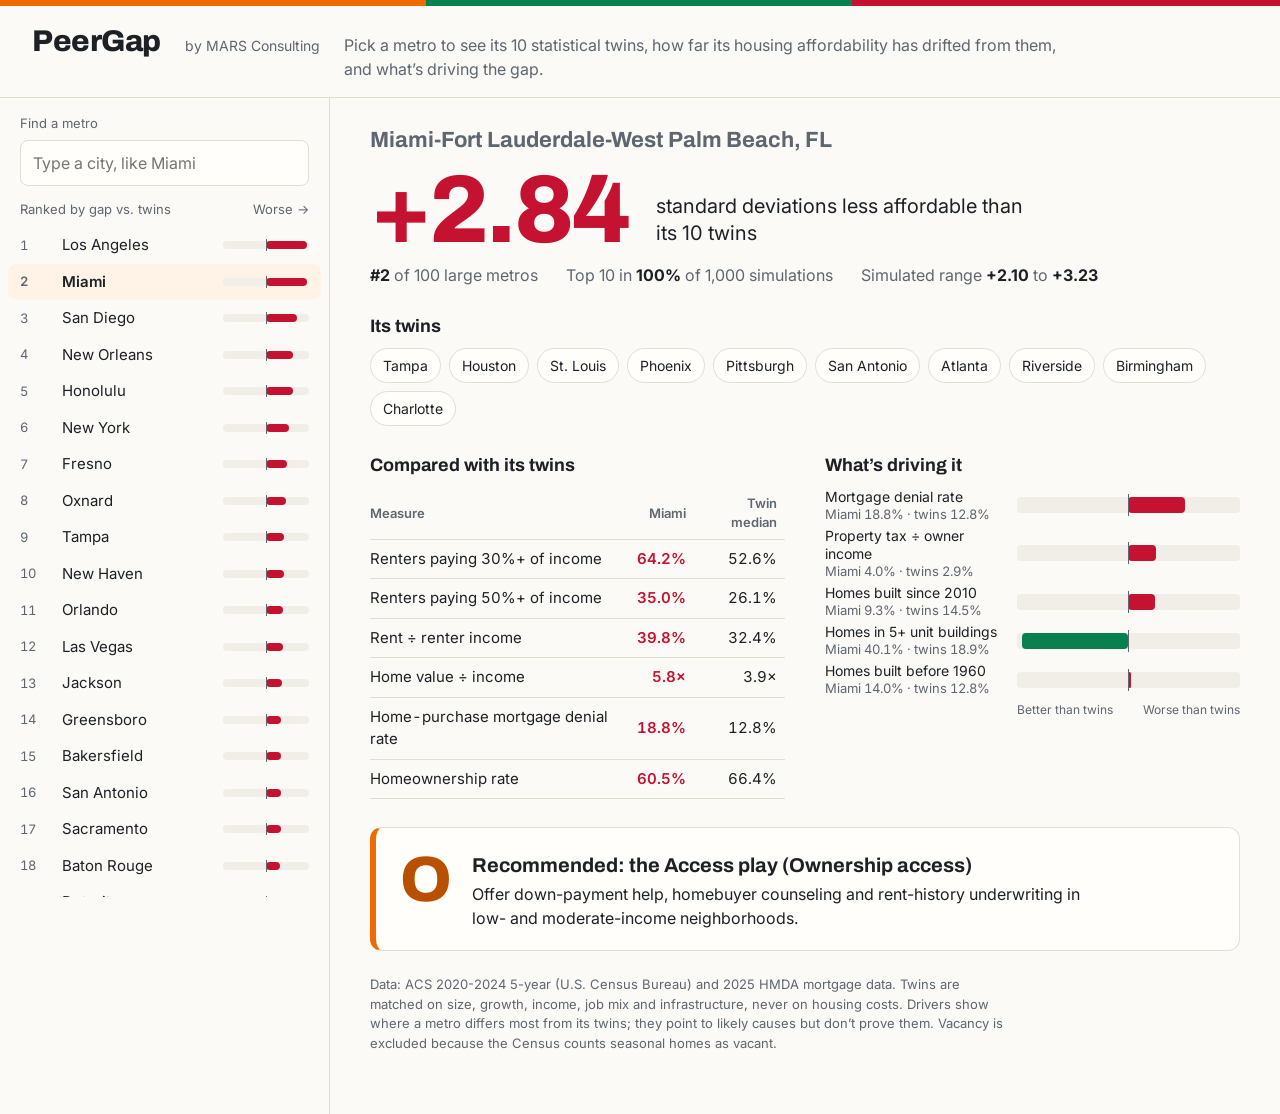
==== index.html @ e70df605 "feat: add PeerGap pipeline, demo page, data, and slides Co-Authored-By: Claude Fable 5.1 <noreply@an" ====
<!DOCTYPE html>
<html lang="en">
<head>
<meta charset="utf-8">
<meta name="viewport" content="width=device-width, initial-scale=1, viewport-fit=cover">
<title>PeerGap · MARS Consulting</title>
<link rel="preconnect" href="https://fonts.googleapis.com">
<link href="https://fonts.googleapis.com/css2?family=Archivo:wght@500..800&family=Inter:wght@400..700&display=swap" rel="stylesheet">
<style>
:root{
  --bg:#FBFAF7;--surface:#FFFEFB;--ink:#1D2125;--muted:#5E6670;--line:#E3DED4;--chip:#F1EEE7;
  --green:#08804F;--orange:#EF6A00;--orange-ink:#B85000;--red:#C41230;--sel:#FFF3E8;
  color-scheme:light;box-sizing:border-box;
  padding-top:env(safe-area-inset-top,0px);padding-bottom:env(safe-area-inset-bottom,0px);
}
@media (prefers-color-scheme:dark){:root:not([data-theme="light"]){
  --bg:#15191C;--surface:#1C2125;--ink:#F2EFE8;--muted:#A7AEB6;--line:#2E3439;--chip:#252B30;
  --green:#3DBB82;--orange:#FF8A2B;--orange-ink:#FF9F4D;--red:#FF5C6E;--sel:#2A2219;color-scheme:dark;}}
:root[data-theme="dark"]{
  --bg:#15191C;--surface:#1C2125;--ink:#F2EFE8;--muted:#A7AEB6;--line:#2E3439;--chip:#252B30;
  --green:#3DBB82;--orange:#FF8A2B;--orange-ink:#FF9F4D;--red:#FF5C6E;--sel:#2A2219;color-scheme:dark;}
*,*::before,*::after{box-sizing:inherit}
html{scroll-padding-top:env(safe-area-inset-top,0px)}
body{margin:0;background:var(--bg);color:var(--ink);font:16px/1.5 Inter,system-ui,-apple-system,"Segoe UI",sans-serif}
.stripe{height:6px;background:linear-gradient(90deg,#EF6A00 0 33.3%,#08804F 33.3% 66.6%,#C41230 66.6% 100%)}
header{display:flex;flex-wrap:wrap;align-items:baseline;gap:8px 24px;padding:20px 32px 16px;border-bottom:1px solid var(--line)}
.word{font:800 30px/1 Archivo,system-ui,sans-serif;letter-spacing:-.5px}
.by{color:var(--muted);font-size:14px}
.lede{flex-basis:100%;margin:2px 0 0;color:var(--muted);max-width:72ch}
main{display:grid;grid-template-columns:330px 1fr;min-height:calc(100vh - 120px)}
aside{border-right:1px solid var(--line);display:flex;flex-direction:column;min-height:0}
.search{padding:16px 20px 10px}
.search label{display:block;font-size:13px;color:var(--muted);margin-bottom:6px}
.search input{width:100%;font:inherit;padding:10px 12px;border:1px solid var(--line);border-radius:8px;background:var(--surface);color:var(--ink)}
.search input:focus-visible{outline:2px solid var(--orange);outline-offset:1px}
.listhead{display:flex;justify-content:space-between;padding:4px 20px 8px;font-size:13px;color:var(--muted)}
ol{list-style:none;margin:0;padding:0 8px 16px;overflow-y:auto;max-height:calc(100vh - 230px)}
li button{all:unset;box-sizing:border-box;width:100%;display:grid;grid-template-columns:34px 1fr 86px;align-items:center;gap:8px;padding:7px 12px;border-radius:8px;cursor:pointer;font-size:15px}
li button:hover{background:var(--chip)}
li button:focus-visible{outline:2px solid var(--orange)}
li button[aria-current="true"]{background:var(--sel);font-weight:600}
.rk{color:var(--muted);font-variant-numeric:tabular-nums;font-size:13px}
.mini{position:relative;height:8px;background:var(--chip);border-radius:4px}
.mini::after{content:"";position:absolute;left:50%;top:-2px;bottom:-2px;width:1px;background:var(--muted)}
.mini span{position:absolute;top:0;bottom:0;border-radius:4px}
section.detail{padding:28px 40px 48px;max-width:1080px}
.name{font:700 22px/1.3 Archivo,system-ui,sans-serif;margin:0 0 12px;color:var(--muted)}
.hero{display:flex;flex-wrap:wrap;align-items:flex-end;gap:12px 28px;margin-bottom:8px}
.big{font:800 96px/0.9 Archivo,system-ui,sans-serif;letter-spacing:-3px;font-variant-numeric:tabular-nums}
.herotext{font-size:20px;line-height:1.35;max-width:30ch;padding-bottom:6px}
.facts{display:flex;flex-wrap:wrap;gap:8px 28px;color:var(--muted);margin:10px 0 28px}
.facts b{color:var(--ink)}
h3{font:700 18px/1.3 Archivo,system-ui,sans-serif;margin:28px 0 10px}
.twins{display:flex;flex-wrap:wrap;gap:8px}
.twins button{font:inherit;font-size:14px;padding:6px 12px;border-radius:999px;border:1px solid var(--line);background:var(--surface);color:var(--ink);cursor:pointer}
.twins button:hover{border-color:var(--green)}
.twins button:focus-visible{outline:2px solid var(--orange)}
.grid2{display:grid;grid-template-columns:1fr 1fr;gap:8px 40px}
table{border-collapse:collapse;width:100%;font-size:15px;font-variant-numeric:tabular-nums}
th{text-align:right;font-weight:600;color:var(--muted);font-size:13px;padding:6px 8px;border-bottom:1px solid var(--line)}
th:first-child,td:first-child{text-align:left;padding-left:0}
td{text-align:right;padding:8px;border-bottom:1px solid var(--line)}
.worse{color:var(--red);font-weight:600}.better{color:var(--green);font-weight:600}
.drv{display:grid;grid-template-columns:minmax(150px,1.1fr) 1.4fr;gap:4px 16px;align-items:center}
.drv .lab{font-size:14px;line-height:1.3}
.drv .lab small{display:block;color:var(--muted);font-size:13px;font-variant-numeric:tabular-nums}
.track{position:relative;height:16px;background:var(--chip);border-radius:4px;margin:8px 0}
.track::after{content:"";position:absolute;left:50%;top:-3px;bottom:-3px;width:1px;background:var(--muted)}
.track span{position:absolute;top:0;bottom:0;border-radius:4px}
.axis{display:flex;justify-content:space-between;font-size:12px;color:var(--muted);grid-column:2}
.play{margin-top:28px;display:grid;grid-template-columns:auto 1fr;gap:4px 20px;align-items:start;padding:20px 24px;border-radius:12px;background:var(--surface);border:1px solid var(--line);border-left:6px solid var(--orange)}
.letter{font:800 64px/1 Archivo,system-ui,sans-serif;color:var(--orange-ink);grid-row:span 2}
.play h4{margin:4px 0 0;font:700 20px/1.3 Archivo,system-ui,sans-serif}
.play p{margin:0;max-width:62ch}
.note{margin-top:24px;font-size:13px;color:var(--muted);max-width:80ch}
@media (max-width:860px){
  main{grid-template-columns:1fr}
  aside{border-right:none;border-bottom:1px solid var(--line)}
  ol{max-height:260px}
  section.detail{padding:24px 20px 40px}
  .grid2{grid-template-columns:1fr}
  .big{font-size:72px}
  header{padding:16px 20px}
}
@media (prefers-reduced-motion:no-preference){.detail{animation:in .25s ease-out}@keyframes in{from{opacity:.4}to{opacity:1}}}
</style>
</head>
<body>
<div class="stripe" aria-hidden="true"></div>
<header>
  <span class="word">PeerGap</span><span class="by">by MARS Consulting</span>
  <p class="lede">Pick a metro to see its 10 statistical twins, how far its housing affordability has drifted from them, and what’s driving the gap.</p>
</header>
<main>
  <aside>
    <div class="search"><label for="q">Find a metro</label><input id="q" type="search" placeholder="Type a city, like Miami" autocomplete="off"></div>
    <div class="listhead"><span>Ranked by gap vs. twins</span><span>Worse →</span></div>
    <ol id="list" aria-label="100 largest U.S. metros ranked by affordability gap"></ol>
  </aside>
  <section class="detail" id="detail" aria-live="polite"></section>
</main>
<script>
const DATA = {"meta":{"acs":"ACS 2020-2024 5-year","hmda":2025,"k":10,"runs":1000},"metros":[{"id":"31080","n":"Los Angeles-Long Beach-Anaheim, CA","s":"Los Angeles","gap":2.893,"rank":1,"mc":0.956,"p10":1.62,"p90":3.44,"m":{"burden":0.574536,"severe":0.306425,"rent_to_income":0.351528,"price_to_income":9.080014,"denial":0.121196,"homeownership":0.484206},"mt":{"burden":0.517856,"severe":0.263903,"rent_to_income":0.322142,"price_to_income":4.903027,"denial":0.103017,"homeownership":0.656927},"tw":["16980","12060","37980","41740","19740","33100","38900","40140","41180","33460"],"dr":[{"k":"denial","v":0.121196,"t":0.103017,"d":0.546,"h":"O"},{"k":"tax_burden","v":0.043975,"t":0.037666,"d":0.505,"h":"E"},{"k":"recent_build","v":0.066213,"t":0.095277,"d":0.473,"h":"H"},{"k":"multifamily","v":0.336051,"t":0.235798,"d":-1.58,"h":"H"},{"k":"pre1960","v":0.363813,"t":0.194519,"d":1.295,"h":"M"}],"top":"M","topk":"pre1960"},{"id":"33100","n":"Miami-Fort Lauderdale-West Palm Beach, FL","s":"Miami","gap":2.843,"rank":2,"mc":1.0,"p10":2.1,"p90":3.23,"m":{"burden":0.642246,"severe":0.349883,"rent_to_income":0.398147,"price_to_income":5.792727,"denial":0.188049,"homeownership":0.605212},"mt":{"burden":0.526157,"severe":0.261142,"rent_to_income":0.323723,"price_to_income":3.877589,"denial":0.128384,"homeownership":0.663544},"tw":["45300","26420","41180","38060","38300","41700","12060","40140","13820","16740"],"dr":[{"k":"denial","v":0.188049,"t":0.128384,"d":1.791,"h":"O"},{"k":"tax_burden","v":0.040213,"t":0.029322,"d":0.873,"h":"E"},{"k":"recent_build","v":0.093499,"t":0.145486,"d":0.846,"h":"H"},{"k":"multifamily","v":0.400738,"t":0.188516,"d":-3.344,"h":"H"},{"k":"pre1960","v":0.140373,"t":0.128247,"d":0.093,"h":"M"}],"top":"O","topk":"denial"},{"id":"41740","n":"San Diego-Chula Vista-Carlsbad, CA","s":"San Diego","gap":2.147,"rank":3,"mc":0.963,"p10":1.48,"p90":2.27,"m":{"burden":0.577851,"severe":0.295641,"rent_to_income":0.345468,"price_to_income":8.042873,"denial":0.113621,"homeownership":0.545676},"mt":{"burden":0.51862,"severe":0.25144,"rent_to_income":0.321598,"price_to_income":5.725125,"denial":0.096849,"homeownership":0.643141},"tw":["19740","38900","33460","37100","40900","42660","12580","41620","31080","38060"],"dr":[{"k":"denial","v":0.113621,"t":0.096849,"d":0.503,"h":"O"},{"k":"tax_burden","v":0.041844,"t":0.034174,"d":0.615,"h":"E"},{"k":"recent_build","v":0.083345,"t":0.127334,"d":0.716,"h":"H"},{"k":"multifamily","v":0.295106,"t":0.229178,"d":-1.039,"h":"H"},{"k":"pre1960","v":0.168641,"t":0.190282,"d":-0.166,"h":"M"}],"top":"H","topk":"recent_build"},{"id":"35380","n":"New Orleans-Metairie, LA","s":"New Orleans","gap":1.898,"rank":4,"mc":0.93,"p10":1.38,"p90":2.37,"m":{"burden":0.574567,"severe":0.331995,"rent_to_income":0.379275,"price_to_income":4.152901,"denial":0.157075,"homeownership":0.606129},"mt":{"burden":0.518889,"severe":0.270132,"rent_to_income":0.317758,"price_to_income":3.220371,"denial":0.139977,"homeownership":0.680624},"tw":["27140","10740","12940","21340","17410","38300","12260","17900","10420","30780"],"dr":[{"k":"denial","v":0.157075,"t":0.139977,"d":0.513,"h":"O"},{"k":"tax_burden","v":0.018677,"t":0.023139,"d":-0.358,"h":"E"},{"k":"recent_build","v":0.065764,"t":0.141254,"d":1.229,"h":"H"},{"k":"multifamily","v":0.17325,"t":0.147244,"d":-0.41,"h":"H"},{"k":"pre1960","v":0.306651,"t":0.155208,"d":1.158,"h":"M"}],"top":"H","topk":"recent_build"},{"id":"46520","n":"Urban Honolulu, HI","s":"Honolulu","gap":1.893,"rank":5,"mc":0.828,"p10":1.19,"p90":2.24,"m":{"burden":0.576817,"severe":0.289226,"rent_to_income":0.337633,"price_to_income":8.451434,"denial":0.121733,"homeownership":0.597885},"mt":{"burden":0.517163,"severe":0.256989,"rent_to_income":0.328089,"price_to_income":4.635219,"denial":0.096849,"homeownership":0.651783},"tw":["12580","40900","10580","28880","25540","38900","49340","39300","41620","37100"],"dr":[{"k":"denial","v":0.121733,"t":0.096849,"d":0.747,"h":"O"},{"k":"tax_burden","v":0.019278,"t":0.041613,"d":-1.789,"h":"E"},{"k":"recent_build","v":0.09329,"t":0.079339,"d":-0.227,"h":"H"},{"k":"multifamily","v":0.366798,"t":0.169924,"d":-3.102,"h":"H"},{"k":"pre1960","v":0.163765,"t":0.33505,"d":-1.31,"h":"M"}],"top":"O","topk":"denial"},{"id":"35620","n":"New York-Newark-Jersey City, NY-NJ","s":"New York","gap":1.623,"rank":6,"mc":0.684,"p10":0.98,"p90":2.21,"m":{"burden":0.524204,"severe":0.284287,"rent_to_income":0.33561,"price_to_income":6.194342,"denial":0.119069,"homeownership":0.514878},"mt":{"burden":0.512803,"severe":0.259273,"rent_to_income":0.327426,"price_to_income":5.252737,"denial":0.098302,"homeownership":0.626085},"tw":["16980","14460","37980","41860","12580","47900","42660","31080","14860","33100"],"dr":[{"k":"denial","v":0.119069,"t":0.098302,"d":0.623,"h":"O"},{"k":"tax_burden","v":0.07124,"t":0.043815,"d":2.197,"h":"E"},{"k":"recent_build","v":0.066957,"t":0.079961,"d":0.212,"h":"H"},{"k":"multifamily","v":0.400492,"t":0.281154,"d":-1.88,"h":"H"},{"k":"pre1960","v":0.503032,"t":0.369194,"d":1.024,"h":"M"}],"top":"E","topk":"tax_burden"},{"id":"23420","n":"Fresno, CA","s":"Fresno","gap":1.446,"rank":7,"mc":0.577,"p10":0.46,"p90":2.03,"m":{"burden":0.556441,"severe":0.301346,"rent_to_income":0.337495,"price_to_income":5.229092,"denial":0.115422,"homeownership":0.570102},"mt":{"burden":0.498004,"severe":0.25092,"rent_to_income":0.305063,"price_to_income":3.277974,"denial":0.133254,"homeownership":0.667495},"tw":["12540","46140","36420","30780","13820","21340","10740","25420","31140","12940"],"dr":[{"k":"denial","v":0.115422,"t":0.133254,"d":-0.535,"h":"O"},{"k":"tax_burden","v":0.028601,"t":0.022612,"d":0.48,"h":"E"},{"k":"recent_build","v":0.104355,"t":0.124233,"d":0.324,"h":"H"},{"k":"multifamily","v":0.150474,"t":0.14932,"d":-0.018,"h":"H"},{"k":"pre1960","v":0.191024,"t":0.179146,"d":0.091,"h":"M"}],"top":"E","topk":"tax_burden"},{"id":"37100","n":"Oxnard-Thousand Oaks-Ventura, CA","s":"Oxnard","gap":1.424,"rank":8,"mc":0.331,"p10":0.78,"p90":1.55,"m":{"burden":0.587996,"severe":0.29419,"rent_to_income":0.362069,"price_to_income":7.492919,"denial":0.097557,"homeownership":0.645738},"mt":{"burden":0.5167,"severe":0.251424,"rent_to_income":0.322805,"price_to_income":5.481889,"denial":0.08582,"homeownership":0.649187},"tw":["41740","38900","19740","41620","46520","36260","40900","49340","33460","25540"],"dr":[{"k":"denial","v":0.097557,"t":0.08582,"d":0.352,"h":"O"},{"k":"tax_burden","v":0.041354,"t":0.034174,"d":0.575,"h":"E"},{"k":"recent_build","v":0.061394,"t":0.103564,"d":0.686,"h":"H"},{"k":"multifamily","v":0.160488,"t":0.229178,"d":1.082,"h":"H"},{"k":"pre1960","v":0.145408,"t":0.174621,"d":-0.223,"h":"M"}],"top":"H","topk":"multifamily"},{"id":"45300","n":"Tampa-St. Petersburg-Clearwater, FL","s":"Tampa","gap":1.274,"rank":9,"mc":0.304,"p10":0.44,"p90":1.48,"m":{"burden":0.580429,"severe":0.292779,"rent_to_income":0.358689,"price_to_income":4.63894,"denial":0.14121,"homeownership":0.679071},"mt":{"burden":0.501314,"severe":0.24141,"rent_to_income":0.315168,"price_to_income":3.97453,"denial":0.109893,"homeownership":0.658728},"tw":["41700","16740","38060","34980","26900","27260","28140","33100","17140","18140"],"dr":[{"k":"denial","v":0.14121,"t":0.109893,"d":0.94,"h":"O"},{"k":"tax_burden","v":0.029139,"t":0.027727,"d":0.113,"h":"E"},{"k":"recent_build","v":0.134909,"t":0.147076,"d":0.198,"h":"H"},{"k":"multifamily","v":0.21851,"t":0.191708,"d":-0.422,"h":"H"},{"k":"pre1960","v":0.120661,"t":0.139855,"d":-0.147,"h":"M"}],"top":"O","topk":"denial"},{"id":"35300","n":"New Haven, CT","s":"New Haven","gap":1.235,"rank":10,"mc":0.332,"p10":0.81,"p90":1.51,"m":{"burden":0.535249,"severe":0.27886,"rent_to_income":0.362966,"price_to_income":4.003538,"denial":0.107711,"homeownership":0.605272},"mt":{"burden":0.501013,"severe":0.254457,"rent_to_income":0.314371,"price_to_income":3.376153,"denial":0.088901,"homeownership":0.662915},"tw":["31540","45060","20500","25540","10580","40380","49340","39300","15380","25420"],"dr":[{"k":"denial","v":0.107711,"t":0.088901,"d":0.565,"h":"O"},{"k":"tax_burden","v":0.055021,"t":0.046265,"d":0.701,"h":"E"},{"k":"recent_build","v":0.043272,"t":0.0582,"d":0.243,"h":"H"},{"k":"multifamily","v":0.217322,"t":0.167229,"d":-0.789,"h":"H"},{"k":"pre1960","v":0.452883,"t":0.423054,"d":0.228,"h":"M"}],"top":"E","topk":"tax_burden"},{"id":"36740","n":"Orlando-Kissimmee-Sanford, FL","s":"Orlando","gap":1.201,"rank":11,"mc":0.14,"p10":0.84,"p90":1.32,"m":{"burden":0.600576,"severe":0.298924,"rent_to_income":0.364943,"price_to_income":4.708849,"denial":0.161336,"homeownership":0.630602},"mt":{"burden":0.536648,"severe":0.269471,"rent_to_income":0.331266,"price_to_income":4.47534,"denial":0.131318,"homeownership":0.660161},"tw":["34980","41700","27260","45300","16740","35840","29820","19100","38060","12060"],"dr":[{"k":"denial","v":0.161336,"t":0.131318,"d":0.901,"h":"O"},{"k":"tax_burden","v":0.028869,"t":0.026055,"d":0.225,"h":"E"},{"k":"recent_build","v":0.196312,"t":0.190583,"d":-0.093,"h":"H"},{"k":"multifamily","v":0.237544,"t":0.207751,"d":-0.469,"h":"H"},{"k":"pre1960","v":0.072291,"t":0.114169,"d":-0.32,"h":"M"}],"top":"O","topk":"denial"},{"id":"29820","n":"Las Vegas-Henderson-North Las Vegas, NV","s":"Las Vegas","gap":1.17,"rank":12,"mc":0.522,"p10":0.31,"p90":1.78,"m":{"burden":0.577423,"severe":0.297805,"rent_to_income":0.357068,"price_to_income":5.63605,"denial":0.117318,"homeownership":0.577824},"mt":{"burden":0.545265,"severe":0.273535,"rent_to_income":0.33081,"price_to_income":4.548269,"denial":0.135324,"homeownership":0.658562},"tw":["36740","41700","45300","46060","34980","27260","19660","36420","26900","35840"],"dr":[{"k":"denial","v":0.117318,"t":0.135324,"d":-0.541,"h":"O"},{"k":"tax_burden","v":0.020993,"t":0.027368,"d":-0.511,"h":"E"},{"k":"recent_build","v":0.161527,"t":0.175983,"d":0.235,"h":"H"},{"k":"multifamily","v":0.237447,"t":0.194057,"d":-0.684,"h":"H"},{"k":"pre1960","v":0.030594,"t":0.126419,"d":-0.733,"h":"M"}],"top":"H","topk":"recent_build"},{"id":"27140","n":"Jackson, MS","s":"Jackson","gap":1.11,"rank":13,"mc":0.341,"p10":0.41,"p90":1.66,"m":{"burden":0.543862,"severe":0.28034,"rent_to_income":0.35934,"price_to_income":3.252547,"denial":0.196718,"homeownership":0.675022},"mt":{"burden":0.513071,"severe":0.270132,"rent_to_income":0.309034,"price_to_income":3.431914,"denial":0.143862,"homeownership":0.680624},"tw":["35380","30780","17900","10740","49180","24660","45780","12940","10420","12260"],"dr":[{"k":"denial","v":0.196718,"t":0.143862,"d":1.587,"h":"O"},{"k":"tax_burden","v":0.018145,"t":0.019302,"d":-0.093,"h":"E"},{"k":"recent_build","v":0.120143,"t":0.10992,"d":-0.166,"h":"H"},{"k":"multifamily","v":0.123927,"t":0.148699,"d":0.39,"h":"H"},{"k":"pre1960","v":0.154063,"t":0.171901,"d":-0.136,"h":"M"}],"top":"O","topk":"denial"},{"id":"24660","n":"Greensboro-High Point, NC","s":"Greensboro","gap":1.057,"rank":14,"mc":0.054,"p10":0.57,"p90":1.21,"m":{"burden":0.507483,"severe":0.229148,"rent_to_income":0.309917,"price_to_income":3.523221,"denial":0.159137,"homeownership":0.637537},"mt":{"burden":0.462777,"severe":0.229207,"rent_to_income":0.296525,"price_to_income":3.277974,"denial":0.12963,"homeownership":0.681256},"tw":["49180","46140","16860","30780","45780","31140","10420","48620","13820","17900"],"dr":[{"k":"denial","v":0.159137,"t":0.12963,"d":0.886,"h":"O"},{"k":"tax_burden","v":0.021317,"t":0.020762,"d":0.045,"h":"E"},{"k":"recent_build","v":0.110049,"t":0.111772,"d":0.028,"h":"H"},{"k":"multifamily","v":0.177499,"t":0.146199,"d":-0.493,"h":"H"},{"k":"pre1960","v":0.188074,"t":0.207074,"d":-0.145,"h":"M"}],"top":"O","topk":"denial"},{"id":"12540","n":"Bakersfield-Delano, CA","s":"Bakersfield","gap":1.046,"rank":15,"mc":0.204,"p10":0.36,"p90":1.46,"m":{"burden":0.564384,"severe":0.298218,"rent_to_income":0.338387,"price_to_income":4.818402,"denial":0.114685,"homeownership":0.600612},"mt":{"burden":0.525333,"severe":0.265202,"rent_to_income":0.323546,"price_to_income":3.379617,"denial":0.135899,"homeownership":0.653462},"tw":["23420","36420","46140","46060","12940","21340","17900","30780","10740","13820"],"dr":[{"k":"denial","v":0.114685,"t":0.135899,"d":-0.637,"h":"O"},{"k":"tax_burden","v":0.032633,"t":0.022453,"d":0.816,"h":"E"},{"k":"recent_build","v":0.102092,"t":0.148539,"d":0.756,"h":"H"},{"k":"multifamily","v":0.09188,"t":0.150205,"d":0.919,"h":"H"},{"k":"pre1960","v":0.176975,"t":0.158468,"d":0.142,"h":"M"}],"top":"H","topk":"multifamily"},{"id":"41700","n":"San Antonio-New Braunfels, TX","s":"San Antonio","gap":1.021,"rank":16,"mc":0.203,"p10":0.43,"p90":1.49,"m":{"burden":0.529066,"severe":0.260193,"rent_to_income":0.323267,"price_to_income":3.658169,"denial":0.168882,"homeownership":0.633471},"mt":{"burden":0.513194,"severe":0.248352,"rent_to_income":0.318561,"price_to_income":4.295024,"denial":0.11162,"homeownership":0.661906},"tw":["45300","34980","26900","16740","27260","38060","36420","28140","40060","36740"],"dr":[{"k":"denial","v":0.168882,"t":0.11162,"d":1.719,"h":"O"},{"k":"tax_burden","v":0.045267,"t":0.023269,"d":1.762,"h":"E"},{"k":"recent_build","v":0.236779,"t":0.164633,"d":-1.174,"h":"H"},{"k":"multifamily","v":0.207535,"t":0.188516,"d":-0.3,"h":"H"},{"k":"pre1960","v":0.139337,"t":0.129928,"d":0.072,"h":"M"}],"top":"E","topk":"tax_burden"},{"id":"40900","n":"Sacramento-Roseville-Folsom, CA","s":"Sacramento","gap":1.017,"rank":17,"mc":0.08,"p10":0.71,"p90":1.23,"m":{"burden":0.564687,"severe":0.293007,"rent_to_income":0.344193,"price_to_income":6.065564,"denial":0.096142,"homeownership":0.630068},"mt":{"burden":0.514876,"severe":0.249154,"rent_to_income":0.318147,"price_to_income":4.497372,"denial":0.089972,"homeownership":0.6532},"tw":["12580","47260","38900","19740","40060","41620","38060","33460","18140","39300"],"dr":[{"k":"denial","v":0.096142,"t":0.089972,"d":0.185,"h":"O"},{"k":"tax_burden","v":0.035887,"t":0.028638,"d":0.581,"h":"E"},{"k":"recent_build","v":0.090325,"t":0.129277,"d":0.634,"h":"H"},{"k":"multifamily","v":0.167614,"t":0.204368,"d":0.579,"h":"H"},{"k":"pre1960","v":0.166784,"t":0.216145,"d":-0.378,"h":"M"}],"top":"H","topk":"recent_build"},{"id":"12940","n":"Baton Rouge, LA","s":"Baton Rouge","gap":0.978,"rank":18,"mc":0.29,"p10":0.31,"p90":1.61,"m":{"burden":0.547771,"severe":0.293289,"rent_to_income":0.342831,"price_to_income":3.46413,"denial":0.188295,"homeownership":0.691132},"mt":{"burden":0.514701,"severe":0.258445,"rent_to_income":0.313938,"price_to_income":3.379617,"denial":0.13401,"homeownership":0.680956},"tw":["17900","13820","10740","30780","49180","21340","46060","46140","16860","12260"],"dr":[{"k":"denial","v":0.188295,"t":0.13401,"d":1.63,"h":"O"},{"k":"tax_burden","v":0.015158,"t":0.019595,"d":-0.355,"h":"E"},{"k":"recent_build","v":0.193294,"t":0.132123,"d":-0.996,"h":"H"},{"k":"multifamily","v":0.148705,"t":0.14475,"d":-0.062,"h":"H"},{"k":"pre1960","v":0.113253,"t":0.158468,"d":-0.346,"h":"M"}],"top":"O","topk":"denial"},{"id":"19820","n":"Detroit-Warren-Dearborn, MI","s":"Detroit","gap":0.874,"rank":19,"mc":0.249,"p10":0.06,"p90":1.54,"m":{"burden":0.508204,"severe":0.272414,"rent_to_income":0.323304,"price_to_income":3.25707,"denial":0.160984,"homeownership":0.711984},"mt":{"burden":0.470491,"severe":0.240841,"rent_to_income":0.29144,"price_to_income":3.348477,"denial":0.093472,"homeownership":0.666831},"tw":["17140","41180","17410","33340","38300","26900","31140","47260","28140","39300"],"dr":[{"k":"denial","v":0.160984,"t":0.093472,"d":2.027,"h":"O"},{"k":"tax_burden","v":0.03633,"t":0.029638,"d":0.536,"h":"E"},{"k":"recent_build","v":0.050901,"t":0.083064,"d":0.523,"h":"H"},{"k":"multifamily","v":0.155333,"t":0.172225,"d":0.266,"h":"H"},{"k":"pre1960","v":0.399137,"t":0.328326,"d":0.542,"h":"M"}],"top":"O","topk":"denial"},{"id":"12420","n":"Austin-Round Rock-San Marcos, TX","s":"Austin","gap":0.783,"rank":20,"mc":0.072,"p10":0.26,"p90":1.23,"m":{"burden":0.491355,"severe":0.229663,"rent_to_income":0.302316,"price_to_income":4.630045,"denial":0.134302,"homeownership":0.582626},"mt":{"burden":0.501314,"severe":0.235291,"rent_to_income":0.312484,"price_to_income":4.751232,"denial":0.098672,"homeownership":0.661906},"tw":["39580","39340","34980","14260","19100","27260","41620","36740","16740","19740"],"dr":[{"k":"denial","v":0.134302,"t":0.098672,"d":1.07,"h":"O"},{"k":"tax_burden","v":0.054021,"t":0.023265,"d":2.464,"h":"E"},{"k":"recent_build","v":0.328559,"t":0.216198,"d":-1.829,"h":"H"},{"k":"multifamily","v":0.281145,"t":0.204128,"d":-1.214,"h":"H"},{"k":"pre1960","v":0.05651,"t":0.121156,"d":-0.494,"h":"M"}],"top":"E","topk":"tax_burden"},{"id":"32820","n":"Memphis, TN-MS-AR","s":"Memphis","gap":0.769,"rank":21,"mc":0.156,"p10":0.16,"p90":1.42,"m":{"burden":0.53298,"severe":0.279706,"rent_to_income":0.33281,"price_to_income":3.703257,"denial":0.120673,"homeownership":0.605021},"mt":{"burden":0.490877,"severe":0.232166,"rent_to_income":0.305946,"price_to_income":3.306041,"denial":0.137448,"homeownership":0.664773},"tw":["31140","24660","13820","27140","21340","46140","30780","45780","49180","17900"],"dr":[{"k":"denial","v":0.120673,"t":0.137448,"d":-0.504,"h":"O"},{"k":"tax_burden","v":0.021019,"t":0.020622,"d":0.032,"h":"E"},{"k":"recent_build","v":0.096104,"t":0.116948,"d":0.339,"h":"H"},{"k":"multifamily","v":0.169558,"t":0.157556,"d":-0.189,"h":"H"},{"k":"pre1960","v":0.208897,"t":0.187762,"d":0.162,"h":"M"}],"top":"H","topk":"recent_build"},{"id":"26420","n":"Houston-Pasadena-The Woodlands, TX","s":"Houston","gap":0.722,"rank":22,"mc":0.069,"p10":0.26,"p90":1.25,"m":{"burden":0.531187,"severe":0.266446,"rent_to_income":0.322272,"price_to_income":3.626716,"denial":0.188483,"homeownership":0.612452},"mt":{"burden":0.526287,"severe":0.254927,"rent_to_income":0.323723,"price_to_income":4.458623,"denial":0.128384,"homeownership":0.658737},"tw":["19100","12060","38060","45300","33100","16740","41700","40140","34980","26900"],"dr":[{"k":"denial","v":0.188483,"t":0.128384,"d":1.804,"h":"O"},{"k":"tax_burden","v":0.0435,"t":0.02769,"d":1.267,"h":"E"},{"k":"recent_build","v":0.225347,"t":0.159087,"d":-1.078,"h":"H"},{"k":"multifamily","v":0.255308,"t":0.207751,"d":-0.749,"h":"H"},{"k":"pre1960","v":0.095036,"t":0.124508,"d":-0.225,"h":"M"}],"top":"O","topk":"denial"},{"id":"40140","n":"Riverside-San Bernardino-Ontario, CA","s":"Riverside","gap":0.693,"rank":23,"mc":0.032,"p10":0.24,"p90":1.08,"m":{"burden":0.589675,"severe":0.302668,"rent_to_income":0.356331,"price_to_income":5.981352,"denial":0.127423,"homeownership":0.658384},"mt":{"burden":0.535043,"severe":0.261561,"rent_to_income":0.324866,"price_to_income":4.816044,"denial":0.120549,"homeownership":0.624983},"tw":["12060","26420","33100","38060","40900","19100","26900","38900","44700","45300"],"dr":[{"k":"denial","v":0.127423,"t":0.120549,"d":0.206,"h":"O"},{"k":"tax_burden","v":0.036784,"t":0.035125,"d":0.133,"h":"E"},{"k":"recent_build","v":0.097056,"t":0.137869,"d":0.664,"h":"H"},{"k":"multifamily","v":0.125147,"t":0.215624,"d":1.426,"h":"H"},{"k":"pre1960","v":0.133201,"t":0.130517,"d":0.021,"h":"M"}],"top":"H","topk":"multifamily"},{"id":"44700","n":"Stockton-Lodi, CA","s":"Stockton","gap":0.678,"rank":24,"mc":0.012,"p10":-0.12,"p90":1.02,"m":{"burden":0.5389,"severe":0.256676,"rent_to_income":0.325552,"price_to_income":5.757277,"denial":0.104388,"homeownership":0.619898},"mt":{"burden":0.525884,"severe":0.262851,"rent_to_income":0.333584,"price_to_income":4.422146,"denial":0.108382,"homeownership":0.66331},"tw":["49340","28880","10900","16700","34980","40140","26900","39300","40900","37340"],"dr":[{"k":"denial","v":0.104388,"t":0.108382,"d":-0.12,"h":"O"},{"k":"tax_burden","v":0.034363,"t":0.036335,"d":-0.158,"h":"E"},{"k":"recent_build","v":0.109041,"t":0.09369,"d":-0.25,"h":"H"},{"k":"multifamily","v":0.118281,"t":0.168148,"d":0.786,"h":"H"},{"k":"pre1960","v":0.208471,"t":0.209693,"d":-0.009,"h":"M"}],"top":"H","topk":"multifamily"},{"id":"28880","n":"Kiryas Joel-Poughkeepsie-Newburgh, NY","s":"Kiryas Joel","gap":0.666,"rank":25,"mc":0.017,"p10":0.0,"p90":1.04,"m":{"burden":0.550491,"severe":0.298209,"rent_to_income":0.346056,"price_to_income":4.0068,"denial":0.128912,"homeownership":0.684428},"mt":{"burden":0.518298,"severe":0.258925,"rent_to_income":0.328089,"price_to_income":4.422146,"denial":0.102614,"homeownership":0.664693},"tw":["49340","39300","10900","44700","12580","46520","25540","14860","40060","16700"],"dr":[{"k":"denial","v":0.128912,"t":0.102614,"d":0.789,"h":"O"},{"k":"tax_burden","v":0.065916,"t":0.038117,"d":2.227,"h":"E"},{"k":"recent_build","v":0.073904,"t":0.079961,"d":0.099,"h":"H"},{"k":"multifamily","v":0.16759,"t":0.180007,"d":0.196,"h":"H"},{"k":"pre1960","v":0.344932,"t":0.361892,"d":-0.13,"h":"M"}],"top":"E","topk":"tax_burden"},{"id":"17900","n":"Columbia, SC","s":"Columbia","gap":0.662,"rank":26,"mc":0.053,"p10":0.19,"p90":1.14,"m":{"burden":0.5543,"severe":0.292912,"rent_to_income":0.345147,"price_to_income":3.399699,"denial":0.154028,"homeownership":0.693888},"mt":{"burden":0.496374,"severe":0.239141,"rent_to_income":0.304335,"price_to_income":3.493676,"denial":0.135899,"homeownership":0.668055},"tw":["30780","13820","12940","49180","10740","46140","24660","46060","36420","16860"],"dr":[{"k":"denial","v":0.154028,"t":0.135899,"d":0.544,"h":"O"},{"k":"tax_burden","v":0.01536,"t":0.020622,"d":-0.422,"h":"E"},{"k":"recent_build","v":0.170939,"t":0.121643,"d":-0.802,"h":"H"},{"k":"multifamily","v":0.135896,"t":0.14932,"d":0.212,"h":"H"},{"k":"pre1960","v":0.126392,"t":0.184384,"d":-0.444,"h":"M"}],"top":"O","topk":"denial"},{"id":"41860","n":"San Francisco-Oakland-Fremont, CA","s":"San Francisco","gap":0.658,"rank":27,"mc":0.095,"p10":0.03,"p90":1.26,"m":{"burden":0.48212,"severe":0.247279,"rent_to_income":0.311423,"price_to_income":8.385835,"denial":0.085994,"homeownership":0.554799},"mt":{"burden":0.514442,"severe":0.255623,"rent_to_income":0.324299,"price_to_income":5.643592,"denial":0.098302,"homeownership":0.626085},"tw":["14460","42660","47900","14860","19740","41740","41940","12580","31080","16980"],"dr":[{"k":"denial","v":0.085994,"t":0.098302,"d":-0.369,"h":"O"},{"k":"tax_burden","v":0.048298,"t":0.043001,"d":0.424,"h":"E"},{"k":"recent_build","v":0.072674,"t":0.086613,"d":0.227,"h":"H"},{"k":"multifamily","v":0.298808,"t":0.284243,"d":-0.229,"h":"H"},{"k":"pre1960","v":0.402499,"t":0.270204,"d":1.012,"h":"M"}],"top":"M","topk":"pre1960"},{"id":"32580","n":"McAllen-Edinburg-Mission, TX","s":"McAllen","gap":0.647,"rank":28,"mc":0.265,"p10":-0.04,"p90":1.72,"m":{"burden":0.486795,"severe":0.271743,"rent_to_income":0.317773,"price_to_income":2.593029,"denial":0.225294,"homeownership":0.674553},"mt":{"burden":0.513301,"severe":0.243019,"rent_to_income":0.318642,"price_to_income":3.330127,"denial":0.149003,"homeownership":0.677673},"tw":["21340","30780","46140","49180","28940","24660","12940","12260","17900","27140"],"dr":[{"k":"denial","v":0.225294,"t":0.149003,"d":2.29,"h":"O"},{"k":"tax_burden","v":0.035085,"t":0.017197,"d":1.433,"h":"E"},{"k":"recent_build","v":0.223276,"t":0.148539,"d":-1.216,"h":"H"},{"k":"multifamily","v":0.085297,"t":0.1423,"d":0.898,"h":"H"},{"k":"pre1960","v":0.042935,"t":0.157323,"d":-0.875,"h":"M"}],"top":"O","topk":"denial"},{"id":"47260","n":"Virginia Beach-Chesapeake-Norfolk, VA-NC","s":"Virginia Beach","gap":0.624,"rank":29,"mc":0.014,"p10":0.07,"p90":1.0,"m":{"burden":0.544951,"severe":0.271015,"rent_to_income":0.33206,"price_to_income":4.140653,"denial":0.084587,"homeownership":0.63428},"mt":{"burden":0.476369,"severe":0.245245,"rent_to_income":0.292246,"price_to_income":3.386139,"denial":0.098861,"homeownership":0.655384},"tw":["46060","39300","17140","40060","41180","10580","28140","36420","26900","18140"],"dr":[{"k":"denial","v":0.084587,"t":0.098861,"d":-0.429,"h":"O"},{"k":"tax_burden","v":0.026141,"t":0.029546,"d":-0.273,"h":"E"},{"k":"recent_build","v":0.113471,"t":0.104939,"d":-0.139,"h":"H"},{"k":"multifamily","v":0.188831,"t":0.172225,"d":-0.262,"h":"H"},{"k":"pre1960","v":0.186535,"t":0.255179,"d":-0.525,"h":"M"}],"top":null,"topk":null},{"id":"16700","n":"Charleston-North Charleston, SC","s":"Charleston","gap":0.588,"rank":30,"mc":0.0,"p10":0.21,"p90":0.94,"m":{"burden":0.534093,"severe":0.26909,"rent_to_income":0.340572,"price_to_income":4.427945,"denial":0.140025,"homeownership":0.690551},"mt":{"burden":0.515654,"severe":0.252629,"rent_to_income":0.32122,"price_to_income":4.438646,"denial":0.109621,"homeownership":0.700527},"tw":["40060","28940","37340","19660","34980","24860","10900","39300","35840","44060"],"dr":[{"k":"denial","v":0.140025,"t":0.109621,"d":0.913,"h":"O"},{"k":"tax_burden","v":0.017042,"t":0.028817,"d":-0.943,"h":"E"},{"k":"recent_build","v":0.244996,"t":0.129053,"d":-1.887,"h":"H"},{"k":"multifamily","v":0.184697,"t":0.172902,"d":-0.186,"h":"H"},{"k":"pre1960","v":0.099979,"t":0.16781,"d":-0.519,"h":"M"}],"top":"O","topk":"denial"},{"id":"14860","n":"Bridgeport-Stamford-Danbury, CT","s":"Bridgeport","gap":0.567,"rank":31,"mc":0.003,"p10":0.08,"p90":0.89,"m":{"burden":0.547852,"severe":0.285658,"rent_to_income":0.358909,"price_to_income":4.927334,"denial":0.101376,"homeownership":0.660276},"mt":{"burden":0.513749,"severe":0.251424,"rent_to_income":0.322805,"price_to_income":5.416436,"denial":0.083502,"homeownership":0.649187},"tw":["19740","42660","28880","49340","14460","41620","38900","25540","46520","33460"],"dr":[{"k":"denial","v":0.101376,"t":0.083502,"d":0.537,"h":"O"},{"k":"tax_burden","v":0.05892,"t":0.040287,"d":1.493,"h":"E"},{"k":"recent_build","v":0.075149,"t":0.103564,"d":0.462,"h":"H"},{"k":"multifamily","v":0.210335,"t":0.235798,"d":0.401,"h":"H"},{"k":"pre1960","v":0.402541,"t":0.240851,"d":1.237,"h":"M"}],"top":"E","topk":"tax_burden"},{"id":"27260","n":"Jacksonville, FL","s":"Jacksonville","gap":0.564,"rank":32,"mc":0.002,"p10":-0.14,"p90":0.81,"m":{"burden":0.558525,"severe":0.278757,"rent_to_income":0.338353,"price_to_income":4.311741,"denial":0.13329,"homeownership":0.664722},"mt":{"burden":0.523173,"severe":0.258641,"rent_to_income":0.321555,"price_to_income":4.594397,"denial":0.123405,"homeownership":0.663662},"tw":["16740","35840","34980","41700","45300","36740","19660","26900","40060","44060"],"dr":[{"k":"denial","v":0.13329,"t":0.123405,"d":0.297,"h":"O"},{"k":"tax_burden","v":0.025867,"t":0.029004,"d":-0.251,"h":"E"},{"k":"recent_build","v":0.196356,"t":0.15986,"d":-0.594,"h":"H"},{"k":"multifamily","v":0.192644,"t":0.192236,"d":-0.006,"h":"H"},{"k":"pre1960","v":0.134135,"t":0.124508,"d":0.074,"h":"M"}],"top":"O","topk":"denial"},{"id":"12060","n":"Atlanta-Sandy Springs-Roswell, GA","s":"Atlanta","gap":0.525,"rank":33,"mc":0.0,"p10":-0.29,"p90":0.7,"m":{"burden":0.54423,"severe":0.278749,"rent_to_income":0.341887,"price_to_income":4.097009,"denial":0.129345,"homeownership":0.661233},"mt":{"burden":0.520784,"severe":0.248185,"rent_to_income":0.319429,"price_to_income":4.716277,"denial":0.11162,"homeownership":0.655222},"tw":["19100","38060","26420","40140","34980","16740","45300","19740","26900","38900"],"dr":[{"k":"denial","v":0.129345,"t":0.11162,"d":0.532,"h":"O"},{"k":"tax_burden","v":0.026242,"t":0.026157,"d":0.007,"h":"E"},{"k":"recent_build","v":0.156063,"t":0.165408,"d":0.152,"h":"H"},{"k":"multifamily","v":0.212737,"t":0.213239,"d":0.008,"h":"H"},{"k":"pre1960","v":0.084984,"t":0.124508,"d":-0.302,"h":"M"}],"top":"O","topk":"denial"},{"id":"29460","n":"Lakeland-Winter Haven, FL","s":"Lakeland","gap":0.488,"rank":34,"mc":0.091,"p10":-0.32,"p90":1.33,"m":{"burden":0.54238,"severe":0.268752,"rent_to_income":0.324376,"price_to_income":4.039225,"denial":0.210917,"homeownership":0.704656},"mt":{"burden":0.557871,"severe":0.288217,"rent_to_income":0.347692,"price_to_income":4.629352,"denial":0.136173,"homeownership":0.677637},"tw":["19660","15980","35840","27260","36740","41700","16700","37340","44060","34980"],"dr":[{"k":"denial","v":0.210917,"t":0.136173,"d":2.244,"h":"O"},{"k":"tax_burden","v":0.025622,"t":0.030072,"d":-0.356,"h":"E"},{"k":"recent_build","v":0.179082,"t":0.190561,"d":0.187,"h":"H"},{"k":"multifamily","v":0.093494,"t":0.194057,"d":1.585,"h":"H"},{"k":"pre1960","v":0.096168,"t":0.095405,"d":0.006,"h":"M"}],"top":"O","topk":"denial"},{"id":"15980","n":"Cape Coral-Fort Myers, FL","s":"Cape Coral","gap":0.487,"rank":35,"mc":0.011,"p10":-0.1,"p90":0.91,"m":{"burden":0.600071,"severe":0.321757,"rent_to_income":0.37444,"price_to_income":4.759089,"denial":0.149187,"homeownership":0.743294},"mt":{"burden":0.549799,"severe":0.273924,"rent_to_income":0.339462,"price_to_income":4.4889,"denial":0.136173,"homeownership":0.697604},"tw":["19660","35840","29460","41700","27260","37340","36740","16700","34980","14260"],"dr":[{"k":"denial","v":0.149187,"t":0.136173,"d":0.391,"h":"O"},{"k":"tax_burden","v":0.033128,"t":0.026114,"d":0.562,"h":"E"},{"k":"recent_build","v":0.157053,"t":0.196334,"d":0.639,"h":"H"},{"k":"multifamily","v":0.211596,"t":0.18867,"d":-0.361,"h":"H"},{"k":"pre1960","v":0.026381,"t":0.098074,"d":-0.548,"h":"M"}],"top":"H","topk":"recent_build"},{"id":"38900","n":"Portland-Vancouver-Hillsboro, OR-WA","s":"Portland","gap":0.465,"rank":36,"mc":0.012,"p10":0.07,"p90":0.99,"m":{"burden":0.518319,"severe":0.253218,"rent_to_income":0.315169,"price_to_income":5.741204,"denial":0.081416,"homeownership":0.616638},"mt":{"burden":0.489833,"severe":0.244704,"rent_to_income":0.310473,"price_to_income":4.923619,"denial":0.094691,"homeownership":0.649456},"tw":["33460","41620","19740","41740","28140","39300","40900","17140","18140","38060"],"dr":[{"k":"denial","v":0.081416,"t":0.094691,"d":-0.398,"h":"O"},{"k":"tax_burden","v":0.038548,"t":0.031075,"d":0.599,"h":"E"},{"k":"recent_build","v":0.140829,"t":0.112088,"d":-0.468,"h":"H"},{"k":"multifamily","v":0.23436,"t":0.195368,"d":-0.614,"h":"H"},{"k":"pre1960","v":0.220397,"t":0.212023,"d":0.064,"h":"M"}],"top":"E","topk":"tax_burden"},{"id":"39300","n":"Providence-Warwick, RI-MA","s":"Providence","gap":0.439,"rank":37,"mc":0.003,"p10":0.0,"p90":0.91,"m":{"burden":0.494639,"severe":0.248647,"rent_to_income":0.322597,"price_to_income":4.85409,"denial":0.086705,"homeownership":0.631706},"mt":{"burden":0.494461,"severe":0.246539,"rent_to_income":0.305528,"price_to_income":3.474269,"denial":0.093472,"homeownership":0.671585},"tw":["17140","47260","40060","26900","41180","10900","38300","25540","28140","49340"],"dr":[{"k":"denial","v":0.086705,"t":0.093472,"d":-0.203,"h":"O"},{"k":"tax_burden","v":0.041871,"t":0.029638,"d":0.98,"h":"E"},{"k":"recent_build","v":0.046721,"t":0.083064,"d":0.592,"h":"H"},{"k":"multifamily","v":0.171166,"t":0.170982,"d":-0.003,"h":"H"},{"k":"pre1960","v":0.476478,"t":0.328326,"d":1.133,"h":"M"}],"top":"M","topk":"pre1960"},{"id":"20500","n":"Durham-Chapel Hill, NC","s":"Durham","gap":0.434,"rank":38,"mc":0.0,"p10":-0.05,"p90":0.72,"m":{"burden":0.509549,"severe":0.256866,"rent_to_income":0.32273,"price_to_income":4.743713,"denial":0.091098,"homeownership":0.621677},"mt":{"burden":0.510972,"severe":0.262261,"rent_to_income":0.323161,"price_to_income":4.098521,"denial":0.083911,"homeownership":0.659729},"tw":["31540","35300","37340","49340","10580","46060","17820","36540","25540","40380"],"dr":[{"k":"denial","v":0.091098,"t":0.083911,"d":0.216,"h":"O"},{"k":"tax_burden","v":0.026497,"t":0.044009,"d":-1.403,"h":"E"},{"k":"recent_build","v":0.211478,"t":0.096581,"d":-1.87,"h":"H"},{"k":"multifamily","v":0.217473,"t":0.17665,"d":-0.643,"h":"H"},{"k":"pre1960","v":0.132063,"t":0.332522,"d":-1.533,"h":"M"}],"top":"O","topk":"denial"},{"id":"35840","n":"North Port-Bradenton-Sarasota, FL","s":"North Port","gap":0.424,"rank":39,"mc":0.02,"p10":-0.32,"p90":0.91,"m":{"burden":0.598884,"severe":0.307645,"rent_to_income":0.365583,"price_to_income":4.974091,"denial":0.135058,"homeownership":0.756262},"mt":{"burden":0.53158,"severe":0.264642,"rent_to_income":0.33081,"price_to_income":4.4889,"denial":0.13444,"homeownership":0.677637},"tw":["19660","27260","15980","37340","34980","41700","14260","44060","16700","36420"],"dr":[{"k":"denial","v":0.135058,"t":0.13444,"d":0.019,"h":"O"},{"k":"tax_burden","v":0.033883,"t":0.026114,"d":0.622,"h":"E"},{"k":"recent_build","v":0.184811,"t":0.181756,"d":-0.05,"h":"H"},{"k":"multifamily","v":0.19547,"t":0.186849,"d":-0.136,"h":"H"},{"k":"pre1960","v":0.082036,"t":0.12237,"d":-0.309,"h":"M"}],"top":"E","topk":"tax_burden"},{"id":"33340","n":"Milwaukee-Waukesha, WI","s":"Milwaukee","gap":0.393,"rank":40,"mc":0.004,"p10":-0.21,"p90":0.96,"m":{"burden":0.475705,"severe":0.24231,"rent_to_income":0.287669,"price_to_income":3.917257,"denial":0.083606,"homeownership":0.603844},"mt":{"burden":0.471332,"severe":0.245723,"rent_to_income":0.30303,"price_to_income":3.050073,"denial":0.096463,"homeownership":0.682031},"tw":["17410","17140","41180","10420","19430","40380","38300","15380","31140","19820"],"dr":[{"k":"denial","v":0.083606,"t":0.096463,"d":-0.386,"h":"O"},{"k":"tax_burden","v":0.041525,"t":0.034116,"d":0.594,"h":"E"},{"k":"recent_build","v":0.069595,"t":0.058392,"d":-0.182,"h":"H"},{"k":"multifamily","v":0.237427,"t":0.148819,"d":-1.396,"h":"H"},{"k":"pre1960","v":0.423229,"t":0.393835,"d":0.225,"h":"M"}],"top":"E","topk":"tax_burden"},{"id":"14460","n":"Boston-Cambridge-Newton, MA-NH","s":"Boston","gap":0.368,"rank":41,"mc":0.0,"p10":-0.0,"p90":0.58,"m":{"burden":0.511491,"severe":0.257787,"rent_to_income":0.343619,"price_to_income":5.57814,"denial":0.083576,"homeownership":0.615538},"mt":{"burden":0.515754,"severe":0.253339,"rent_to_income":0.317092,"price_to_income":5.318189,"denial":0.089207,"homeownership":0.648008},"tw":["42660","37980","41860","12580","14860","19740","16980","41740","33460","38900"],"dr":[{"k":"denial","v":0.083576,"t":0.089207,"d":-0.169,"h":"O"},{"k":"tax_burden","v":0.045749,"t":0.041935,"d":0.306,"h":"E"},{"k":"recent_build","v":0.088453,"t":0.084059,"d":-0.072,"h":"H"},{"k":"multifamily","v":0.257885,"t":0.250369,"d":-0.118,"h":"H"},{"k":"pre1960","v":0.461068,"t":0.293236,"d":1.284,"h":"M"}],"top":"M","topk":"pre1960"},{"id":"13820","n":"Birmingham, AL","s":"Birmingham","gap":0.364,"rank":42,"mc":0.005,"p10":-0.15,"p90":0.86,"m":{"burden":0.510743,"severe":0.262091,"rent_to_income":0.333879,"price_to_income":3.359535,"denial":0.157546,"homeownership":0.708},"mt":{"burden":0.473593,"severe":0.228161,"rent_to_income":0.301248,"price_to_income":3.431914,"denial":0.139784,"homeownership":0.685369},"tw":["17900","30780","31140","12940","46140","49180","24660","28940","16860","36420"],"dr":[{"k":"denial","v":0.157546,"t":0.139784,"d":0.533,"h":"O"},{"k":"tax_burden","v":0.013138,"t":0.019595,"d":-0.517,"h":"E"},{"k":"recent_build","v":0.113754,"t":0.133166,"d":0.316,"h":"H"},{"k":"multifamily","v":0.143705,"t":0.14932,"d":0.088,"h":"H"},{"k":"pre1960","v":0.204113,"t":0.187762,"d":0.125,"h":"M"}],"top":"O","topk":"denial"},{"id":"19100","n":"Dallas-Fort Worth-Arlington, TX","s":"Dallas","gap":0.354,"rank":43,"mc":0.0,"p10":-0.12,"p90":0.78,"m":{"burden":0.523507,"severe":0.246707,"rent_to_income":0.314477,"price_to_income":3.982276,"denial":0.134302,"homeownership":0.600998},"mt":{"burden":0.526157,"severe":0.254927,"rent_to_income":0.322769,"price_to_income":4.187657,"denial":0.120549,"homeownership":0.660161},"tw":["12060","38060","26420","16740","34980","45300","41700","26900","36740","33460"],"dr":[{"k":"denial","v":0.134302,"t":0.120549,"d":0.413,"h":"O"},{"k":"tax_burden","v":0.048436,"t":0.027555,"d":1.673,"h":"E"},{"k":"recent_build","v":0.218385,"t":0.179212,"d":-0.638,"h":"H"},{"k":"multifamily","v":0.261891,"t":0.210352,"d":-0.812,"h":"H"},{"k":"pre1960","v":0.107676,"t":0.121977,"d":-0.109,"h":"M"}],"top":"E","topk":"tax_burden"},{"id":"12260","n":"Augusta-Richmond County, GA-SC","s":"Augusta","gap":0.329,"rank":44,"mc":0.007,"p10":-0.04,"p90":0.79,"m":{"burden":0.519118,"severe":0.27524,"rent_to_income":0.331149,"price_to_income":3.260556,"denial":0.143746,"homeownership":0.680325},"mt":{"burden":0.490877,"severe":0.230194,"rent_to_income":0.306956,"price_to_income":3.493676,"denial":0.140094,"homeownership":0.686083},"tw":["49180","16860","17900","21340","28940","10740","30780","24660","46140","12940"],"dr":[{"k":"denial","v":0.143746,"t":0.140094,"d":0.11,"h":"O"},{"k":"tax_burden","v":0.016248,"t":0.019595,"d":-0.268,"h":"E"},{"k":"recent_build","v":0.173668,"t":0.133166,"d":-0.659,"h":"H"},{"k":"multifamily","v":0.103308,"t":0.14725,"d":0.692,"h":"H"},{"k":"pre1960","v":0.152658,"t":0.174017,"d":-0.163,"h":"M"}],"top":"H","topk":"multifamily"},{"id":"15380","n":"Buffalo-Cheektowaga, NY","s":"Buffalo","gap":0.244,"rank":45,"mc":0.0,"p10":0.01,"p90":0.4,"m":{"burden":0.500795,"severe":0.272493,"rent_to_income":0.306762,"price_to_income":3.129975,"denial":0.099187,"homeownership":0.668001},"mt":{"burden":0.476546,"severe":0.245154,"rent_to_income":0.30303,"price_to_income":2.995396,"denial":0.097123,"homeownership":0.669363},"tw":["40380","45060","17410","19430","33340","38300","46060","31140","10420","30780"],"dr":[{"k":"denial","v":0.099187,"t":0.097123,"d":0.062,"h":"O"},{"k":"tax_burden","v":0.048922,"t":0.034116,"d":1.186,"h":"E"},{"k":"recent_build","v":0.047004,"t":0.058824,"d":0.192,"h":"H"},{"k":"multifamily","v":0.130266,"t":0.155383,"d":0.396,"h":"H"},{"k":"pre1960","v":0.547574,"t":0.405882,"d":1.084,"h":"M"}],"top":"E","topk":"tax_burden"},{"id":"25540","n":"Hartford-West Hartford-East Hartford, CT","s":"Hartford","gap":0.234,"rank":46,"mc":0.0,"p10":-0.28,"p90":0.55,"m":{"burden":0.516007,"severe":0.269745,"rent_to_income":0.338331,"price_to_income":3.506171,"denial":0.083428,"homeownership":0.673265},"mt":{"burden":0.480775,"severe":0.239262,"rent_to_income":0.29773,"price_to_income":3.874897,"denial":0.089972,"homeownership":0.649688},"tw":["31540","10580","39300","49340","36540","35300","41620","17140","18140","33460"],"dr":[{"k":"denial","v":0.083428,"t":0.089972,"d":-0.196,"h":"O"},{"k":"tax_burden","v":0.051826,"t":0.040959,"d":0.871,"h":"E"},{"k":"recent_build","v":0.048174,"t":0.10373,"d":0.904,"h":"H"},{"k":"multifamily","v":0.193349,"t":0.207052,"d":0.216,"h":"H"},{"k":"pre1960","v":0.398615,"t":0.293814,"d":0.802,"h":"M"}],"top":"H","topk":"recent_build"},{"id":"19660","n":"Deltona-Daytona Beach-Ormond Beach, FL","s":"Deltona","gap":0.229,"rank":47,"mc":0.001,"p10":-0.43,"p90":0.56,"m":{"burden":0.58293,"severe":0.297677,"rent_to_income":0.358188,"price_to_income":4.549855,"denial":0.137288,"homeownership":0.753568},"mt":{"burden":0.53158,"severe":0.264642,"rent_to_income":0.33081,"price_to_income":4.319589,"denial":0.137807,"homeownership":0.697256},"tw":["35840","15980","37340","28940","44060","16700","41700","27260","36420","24860"],"dr":[{"k":"denial","v":0.137288,"t":0.137807,"d":-0.016,"h":"O"},{"k":"tax_burden","v":0.031274,"t":0.026114,"d":0.413,"h":"E"},{"k":"recent_build","v":0.124737,"t":0.17178,"d":0.766,"h":"H"},{"k":"multifamily","v":0.166542,"t":0.186849,"d":0.32,"h":"H"},{"k":"pre1960","v":0.090831,"t":0.135193,"d":-0.339,"h":"M"}],"top":"H","topk":"recent_build"},{"id":"38060","n":"Phoenix-Mesa-Chandler, AZ","s":"Phoenix","gap":0.202,"rank":48,"mc":0.0,"p10":-0.49,"p90":0.31,"m":{"burden":0.523248,"severe":0.249662,"rent_to_income":0.32418,"price_to_income":4.993148,"denial":0.100815,"homeownership":0.665855},"mt":{"burden":0.501314,"severe":0.237669,"rent_to_income":0.312484,"price_to_income":3.864266,"denial":0.11162,"homeownership":0.658728},"tw":["19100","16740","45300","41700","28140","12060","18140","26900","34980","33460"],"dr":[{"k":"denial","v":0.100815,"t":0.11162,"d":-0.324,"h":"O"},{"k":"tax_burden","v":0.018597,"t":0.029414,"d":-0.867,"h":"E"},{"k":"recent_build","v":0.162111,"t":0.145486,"d":-0.271,"h":"H"},{"k":"multifamily","v":0.190772,"t":0.207751,"d":0.268,"h":"H"},{"k":"pre1960","v":0.067944,"t":0.132529,"d":-0.494,"h":"M"}],"top":"H","topk":"multifamily"},{"id":"45060","n":"Syracuse, NY","s":"Syracuse","gap":0.175,"rank":49,"mc":0.0,"p10":-0.18,"p90":0.62,"m":{"burden":0.501232,"severe":0.276726,"rent_to_income":0.316866,"price_to_income":2.486356,"denial":0.112965,"homeownership":0.684289},"mt":{"burden":0.485957,"severe":0.253667,"rent_to_income":0.302302,"price_to_income":3.036571,"denial":0.099226,"homeownership":0.651131},"tw":["40380","15380","19430","10420","35300","33340","45780","46060","48620","30780"],"dr":[{"k":"denial","v":0.112965,"t":0.099226,"d":0.412,"h":"O"},{"k":"tax_burden","v":0.047552,"t":0.034116,"d":1.076,"h":"E"},{"k":"recent_build","v":0.053912,"t":0.058824,"d":0.08,"h":"H"},{"k":"multifamily","v":0.1531,"t":0.156412,"d":0.052,"h":"H"},{"k":"pre1960","v":0.440079,"t":0.404514,"d":0.272,"h":"M"}],"top":"E","topk":"tax_burden"},{"id":"24860","n":"Greenville-Anderson-Greer, SC","s":"Greenville","gap":0.173,"rank":50,"mc":0.0,"p10":-0.16,"p90":0.65,"m":{"burden":0.507101,"severe":0.248447,"rent_to_income":0.310301,"price_to_income":3.714206,"denial":0.150866,"homeownership":0.706676},"mt":{"burden":0.490877,"severe":0.230194,"rent_to_income":0.305935,"price_to_income":3.529705,"denial":0.135918,"homeownership":0.689851},"tw":["28940","46140","49180","24660","16860","13820","31140","17900","44060","16700"],"dr":[{"k":"denial","v":0.150866,"t":0.135918,"d":0.449,"h":"O"},{"k":"tax_burden","v":0.01505,"t":0.019595,"d":-0.364,"h":"E"},{"k":"recent_build","v":0.176404,"t":0.12801,"d":-0.788,"h":"H"},{"k":"multifamily","v":0.127413,"t":0.150576,"d":0.365,"h":"H"},{"k":"pre1960","v":0.13625,"t":0.201115,"d":-0.496,"h":"M"}],"top":"O","topk":"denial"},{"id":"17410","n":"Cleveland, OH","s":"Cleveland","gap":0.164,"rank":51,"mc":0.0,"p10":-0.09,"p90":0.32,"m":{"burden":0.477387,"severe":0.247999,"rent_to_income":0.304377,"price_to_income":3.047624,"denial":0.102188,"homeownership":0.665427},"mt":{"burden":0.470491,"severe":0.242879,"rent_to_income":0.297877,"price_to_income":3.091248,"denial":0.093472,"homeownership":0.682031},"tw":["38300","33340","15380","41180","31140","17140","19820","19430","10420","40380"],"dr":[{"k":"denial","v":0.102188,"t":0.093472,"d":0.262,"h":"O"},{"k":"tax_burden","v":0.039295,"t":0.034116,"d":0.415,"h":"E"},{"k":"recent_build","v":0.051396,"t":0.058824,"d":0.121,"h":"H"},{"k":"multifamily","v":0.189575,"t":0.148819,"d":-0.642,"h":"H"},{"k":"pre1960","v":0.46259,"t":0.393835,"d":0.526,"h":"M"}],"top":"M","topk":"pre1960"},{"id":"41940","n":"San Jose-Sunnyvale-Santa Clara, CA","s":"San Jose","gap":0.163,"rank":52,"mc":0.039,"p10":-0.62,"p90":1.02,"m":{"burden":0.450917,"severe":0.210516,"rent_to_income":0.279867,"price_to_income":8.930918,"denial":0.09217,"homeownership":0.554654},"mt":{"burden":0.514442,"severe":0.250248,"rent_to_income":0.317092,"price_to_income":5.725125,"denial":0.085072,"homeownership":0.626635},"tw":["41860","42660","14460","41740","37100","14860","19740","47900","38900","33460"],"dr":[{"k":"denial","v":0.09217,"t":0.085072,"d":0.213,"h":"O"},{"k":"tax_burden","v":0.048427,"t":0.041599,"d":0.547,"h":"E"},{"k":"recent_build","v":0.107915,"t":0.101145,"d":-0.11,"h":"H"},{"k":"multifamily","v":0.278962,"t":0.273705,"d":-0.083,"h":"H"},{"k":"pre1960","v":0.215239,"t":0.215888,"d":-0.005,"h":"M"}],"top":"E","topk":"tax_burden"},{"id":"18140","n":"Columbus, OH","s":"Columbus","gap":0.145,"rank":53,"mc":0.0,"p10":-0.43,"p90":0.64,"m":{"burden":0.455917,"severe":0.22144,"rent_to_income":0.290713,"price_to_income":3.670755,"denial":0.093239,"homeownership":0.613456},"mt":{"burden":0.480188,"severe":0.236909,"rent_to_income":0.297855,"price_to_income":3.404706,"denial":0.101652,"homeownership":0.667045},"tw":["28140","26900","17140","36540","41180","38060","47260","31140","41620","41700"],"dr":[{"k":"denial","v":0.093239,"t":0.101652,"d":-0.253,"h":"O"},{"k":"tax_burden","v":0.036405,"t":0.027823,"d":0.688,"h":"E"},{"k":"recent_build","v":0.124219,"t":0.122756,"d":-0.024,"h":"H"},{"k":"multifamily","v":0.199964,"t":0.184598,"d":-0.242,"h":"H"},{"k":"pre1960","v":0.243446,"t":0.255179,"d":-0.09,"h":"M"}],"top":"E","topk":"tax_burden"},{"id":"41620","n":"Salt Lake City-Murray, UT","s":"Salt Lake City","gap":0.126,"rank":54,"mc":0.003,"p10":-0.29,"p90":0.69,"m":{"burden":0.485026,"severe":0.220743,"rent_to_income":0.301931,"price_to_income":5.254733,"denial":0.102488,"homeownership":0.669607},"mt":{"burden":0.483573,"severe":0.237223,"rent_to_income":0.296197,"price_to_income":3.708506,"denial":0.083789,"homeownership":0.664932},"tw":["38900","36260","36540","28140","33460","25540","18140","19740","26900","40060"],"dr":[{"k":"denial","v":0.102488,"t":0.083789,"d":0.561,"h":"O"},{"k":"tax_burden","v":0.023354,"t":0.031075,"d":-0.619,"h":"E"},{"k":"recent_build","v":0.183327,"t":0.132868,"d":-0.821,"h":"H"},{"k":"multifamily","v":0.223997,"t":0.196657,"d":-0.431,"h":"H"},{"k":"pre1960","v":0.180601,"t":0.248024,"d":-0.516,"h":"M"}],"top":"O","topk":"denial"},{"id":"46060","n":"Tucson, AZ","s":"Tucson","gap":0.097,"rank":55,"mc":0.0,"p10":-0.32,"p90":0.56,"m":{"burden":0.532005,"severe":0.268312,"rent_to_income":0.319726,"price_to_income":4.546683,"denial":0.100507,"homeownership":0.652402},"mt":{"burden":0.509727,"severe":0.262906,"rent_to_income":0.307456,"price_to_income":3.193346,"denial":0.133254,"homeownership":0.652192},"tw":["47260","36420","17900","19430","10740","30780","12940","46140","21340","15380"],"dr":[{"k":"denial","v":0.100507,"t":0.133254,"d":-0.983,"h":"O"},{"k":"tax_burden","v":0.02574,"t":0.024725,"d":0.081,"h":"E"},{"k":"recent_build","v":0.09954,"t":0.148539,"d":0.797,"h":"H"},{"k":"multifamily","v":0.178662,"t":0.14932,"d":-0.462,"h":"H"},{"k":"pre1960","v":0.127116,"t":0.170951,"d":-0.335,"h":"M"}],"top":"H","topk":"recent_build"},{"id":"21340","n":"El Paso, TX","s":"El Paso","gap":0.097,"rank":56,"mc":0.002,"p10":-0.22,"p90":0.62,"m":{"burden":0.535226,"severe":0.254798,"rent_to_income":0.327367,"price_to_income":3.015849,"denial":0.129254,"homeownership":0.642561},"mt":{"burden":0.513071,"severe":0.270028,"rent_to_income":0.313845,"price_to_income":3.431914,"denial":0.143862,"homeownership":0.677439},"tw":["30780","12260","46140","17900","12940","49180","10740","24660","46060","32580"],"dr":[{"k":"denial","v":0.129254,"t":0.143862,"d":-0.439,"h":"O"},{"k":"tax_burden","v":0.04943,"t":0.020622,"d":2.308,"h":"E"},{"k":"recent_build","v":0.190765,"t":0.148539,"d":-0.687,"h":"H"},{"k":"multifamily","v":0.15795,"t":0.14725,"d":-0.169,"h":"H"},{"k":"pre1960","v":0.160583,"t":0.141678,"d":0.145,"h":"M"}],"top":"E","topk":"tax_burden"},{"id":"10580","n":"Albany-Schenectady-Troy, NY","s":"Albany","gap":0.091,"rank":57,"mc":0.0,"p10":-0.38,"p90":0.52,"m":{"burden":0.469751,"severe":0.252048,"rent_to_income":0.288337,"price_to_income":3.246134,"denial":0.125244,"homeownership":0.641547},"mt":{"burden":0.502672,"severe":0.261498,"rent_to_income":0.314577,"price_to_income":3.754854,"denial":0.089721,"homeownership":0.65893},"tw":["25540","47260","31540","35300","25420","40060","39300","40380","15380","19430"],"dr":[{"k":"denial","v":0.125244,"t":0.089721,"d":1.066,"h":"O"},{"k":"tax_burden","v":0.044979,"t":0.045397,"d":-0.033,"h":"E"},{"k":"recent_build","v":0.093623,"t":0.05539,"d":-0.622,"h":"H"},{"k":"multifamily","v":0.165778,"t":0.173242,"d":0.118,"h":"H"},{"k":"pre1960","v":0.41822,"t":0.383831,"d":0.263,"h":"M"}],"top":"O","topk":"denial"},{"id":"10900","n":"Allentown-Bethlehem-Easton, PA-NJ","s":"Allentown","gap":0.09,"rank":58,"mc":0.0,"p10":-0.18,"p90":0.48,"m":{"burden":0.517676,"severe":0.256612,"rent_to_income":0.326301,"price_to_income":3.556102,"denial":0.105012,"homeownership":0.697094},"mt":{"burden":0.491532,"severe":0.245948,"rent_to_income":0.306138,"price_to_income":3.40481,"denial":0.113265,"homeownership":0.686144},"tw":["39300","31140","13820","26900","17140","25420","16700","24340","49340","24860"],"dr":[{"k":"denial","v":0.105012,"t":0.113265,"d":-0.248,"h":"O"},{"k":"tax_burden","v":0.046536,"t":0.025752,"d":1.665,"h":"E"},{"k":"recent_build","v":0.062447,"t":0.106984,"d":0.725,"h":"H"},{"k":"multifamily","v":0.122554,"t":0.161733,"d":0.617,"h":"H"},{"k":"pre1960","v":0.406537,"t":0.286433,"d":0.919,"h":"M"}],"top":"E","topk":"tax_burden"},{"id":"24340","n":"Grand Rapids-Wyoming-Kentwood, MI","s":"Grand Rapids","gap":0.042,"rank":59,"mc":0.02,"p10":-0.83,"p90":0.95,"m":{"burden":0.488424,"severe":0.232755,"rent_to_income":0.295653,"price_to_income":3.442575,"denial":0.15652,"homeownership":0.746137},"mt":{"burden":0.470491,"severe":0.235729,"rent_to_income":0.297877,"price_to_income":3.404706,"denial":0.106655,"homeownership":0.669645},"tw":["17140","10420","33340","48620","24860","31140","28140","10900","24660","46140"],"dr":[{"k":"denial","v":0.15652,"t":0.106655,"d":1.497,"h":"O"},{"k":"tax_burden","v":0.031463,"t":0.028962,"d":0.2,"h":"E"},{"k":"recent_build","v":0.104952,"t":0.103212,"d":-0.028,"h":"H"},{"k":"multifamily","v":0.138926,"t":0.157556,"d":0.294,"h":"H"},{"k":"pre1960","v":0.294789,"t":0.299638,"d":-0.037,"h":"M"}],"top":"O","topk":"denial"},{"id":"17820","n":"Colorado Springs, CO","s":"Colorado Springs","gap":-0.004,"rank":60,"mc":0.0,"p10":-0.15,"p90":0.63,"m":{"burden":0.54784,"severe":0.258617,"rent_to_income":0.329812,"price_to_income":5.122914,"denial":0.082255,"homeownership":0.668224},"mt":{"burden":0.510954,"severe":0.256978,"rent_to_income":0.320004,"price_to_income":4.493195,"denial":0.096679,"homeownership":0.665618},"tw":["37340","41620","36260","35840","40060","36540","47260","40900","20500","36420"],"dr":[{"k":"denial","v":0.082255,"t":0.096679,"d":-0.433,"h":"O"},{"k":"tax_burden","v":0.01675,"t":0.026251,"d":-0.761,"h":"E"},{"k":"recent_build","v":0.169204,"t":0.150745,"d":-0.3,"h":"H"},{"k":"multifamily","v":0.168639,"t":0.182074,"d":0.212,"h":"H"},{"k":"pre1960","v":0.121335,"t":0.173692,"d":-0.401,"h":"M"}],"top":"H","topk":"multifamily"},{"id":"36420","n":"Oklahoma City, OK","s":"Oklahoma City","gap":-0.016,"rank":61,"mc":0.0,"p10":-0.36,"p90":0.39,"m":{"burden":0.485265,"severe":0.247042,"rent_to_income":0.296479,"price_to_income":3.190279,"denial":0.13559,"homeownership":0.636203},"mt":{"burden":0.51482,"severe":0.258641,"rent_to_income":0.318502,"price_to_income":3.832619,"denial":0.137448,"homeownership":0.655934},"tw":["46140","46060","17900","30780","41700","13820","47260","44060","28940","40060"],"dr":[{"k":"denial","v":0.13559,"t":0.137448,"d":-0.056,"h":"O"},{"k":"tax_burden","v":0.023309,"t":0.022413,"d":0.072,"h":"E"},{"k":"recent_build","v":0.167156,"t":0.132977,"d":-0.556,"h":"H"},{"k":"multifamily","v":0.149936,"t":0.169598,"d":0.31,"h":"H"},{"k":"pre1960","v":0.181318,"t":0.192953,"d":-0.089,"h":"M"}],"top":"H","topk":"multifamily"},{"id":"37340","n":"Palm Bay-Melbourne-Titusville, FL","s":"Palm Bay","gap":-0.031,"rank":62,"mc":0.004,"p10":-0.76,"p90":0.62,"m":{"burden":0.557218,"severe":0.304204,"rent_to_income":0.354812,"price_to_income":4.327438,"denial":0.11423,"homeownership":0.766833},"mt":{"burden":0.524642,"severe":0.253532,"rent_to_income":0.319785,"price_to_income":4.548269,"denial":0.123405,"homeownership":0.668229},"tw":["19660","35840","16700","44060","24860","46060","17820","36420","26900","34980"],"dr":[{"k":"denial","v":0.11423,"t":0.123405,"d":-0.275,"h":"O"},{"k":"tax_burden","v":0.02636,"t":0.022287,"d":0.326,"h":"E"},{"k":"recent_build","v":0.10943,"t":0.16818,"d":0.956,"h":"H"},{"k":"multifamily","v":0.174638,"t":0.173651,"d":-0.016,"h":"H"},{"k":"pre1960","v":0.076427,"t":0.126419,"d":-0.382,"h":"M"}],"top":"H","topk":"recent_build"},{"id":"12580","n":"Baltimore-Columbia-Towson, MD","s":"Baltimore","gap":-0.035,"rank":63,"mc":0.0,"p10":-0.52,"p90":0.22,"m":{"burden":0.51892,"severe":0.26076,"rent_to_income":0.329583,"price_to_income":3.933849,"denial":0.103853,"homeownership":0.669111},"mt":{"burden":0.515754,"severe":0.255154,"rent_to_income":0.323933,"price_to_income":4.635219,"denial":0.089562,"homeownership":0.637413},"tw":["40900","37980","46520","39300","47260","10580","38900","19740","49340","40060"],"dr":[{"k":"denial","v":0.103853,"t":0.089562,"d":0.429,"h":"O"},{"k":"tax_burden","v":0.031134,"t":0.037217,"d":-0.487,"h":"E"},{"k":"recent_build","v":0.084773,"t":0.093457,"d":0.141,"h":"H"},{"k":"multifamily","v":0.208771,"t":0.175544,"d":-0.524,"h":"H"},{"k":"pre1960","v":0.325169,"t":0.216145,"d":0.834,"h":"M"}],"top":"M","topk":"pre1960"},{"id":"37980","n":"Philadelphia-Camden-Wilmington, PA-NJ-DE-MD","s":"Philadelphia","gap":-0.106,"rank":64,"mc":0.0,"p10":-0.23,"p90":0.22,"m":{"burden":0.514115,"severe":0.274346,"rent_to_income":0.325269,"price_to_income":3.854791,"denial":0.092419,"homeownership":0.668231},"mt":{"burden":0.503065,"severe":0.25144,"rent_to_income":0.318883,"price_to_income":4.015429,"denial":0.093472,"homeownership":0.663544},"tw":["16980","12580","33460","38900","39300","14460","41180","38300","38060","12060"],"dr":[{"k":"denial","v":0.092419,"t":0.093472,"d":-0.032,"h":"O"},{"k":"tax_burden","v":0.043654,"t":0.031798,"d":0.95,"h":"E"},{"k":"recent_build","v":0.067545,"t":0.086613,"d":0.31,"h":"H"},{"k":"multifamily","v":0.175769,"t":0.210754,"d":0.551,"h":"H"},{"k":"pre1960","v":0.429238,"t":0.33031,"d":0.757,"h":"M"}],"top":"E","topk":"tax_burden"},{"id":"19740","n":"Denver-Aurora-Centennial, CO","s":"Denver","gap":-0.114,"rank":65,"mc":0.0,"p10":-0.34,"p90":0.13,"m":{"burden":0.517393,"severe":0.24596,"rent_to_income":0.319015,"price_to_income":5.709045,"denial":0.08415,"homeownership":0.640545},"mt":{"burden":0.520784,"severe":0.25144,"rent_to_income":0.319675,"price_to_income":5.123941,"denial":0.098478,"homeownership":0.660755},"tw":["38900","41740","42660","33460","40900","41620","12060","38060","39580","14860"],"dr":[{"k":"denial","v":0.08415,"t":0.098478,"d":-0.43,"h":"O"},{"k":"tax_burden","v":0.023175,"t":0.034174,"d":-0.881,"h":"E"},{"k":"recent_build","v":0.168704,"t":0.147135,"d":-0.351,"h":"H"},{"k":"multifamily","v":0.289525,"t":0.218367,"d":-1.121,"h":"H"},{"k":"pre1960","v":0.166137,"t":0.174621,"d":-0.065,"h":"M"}],"top":null,"topk":null},{"id":"10420","n":"Akron, OH","s":"Akron","gap":-0.117,"rank":66,"mc":0.0,"p10":-0.46,"p90":0.25,"m":{"burden":0.496208,"severe":0.265025,"rent_to_income":0.304084,"price_to_income":2.943168,"denial":0.086289,"homeownership":0.680924},"mt":{"burden":0.469774,"severe":0.230194,"rent_to_income":0.295075,"price_to_income":3.117909,"denial":0.107577,"homeownership":0.651393},"tw":["45780","19430","24660","33340","48620","45060","49180","31140","17410","30780"],"dr":[{"k":"denial","v":0.086289,"t":0.107577,"d":-0.639,"h":"O"},{"k":"tax_burden","v":0.03366,"t":0.030258,"d":0.273,"h":"E"},{"k":"recent_build","v":0.058503,"t":0.083501,"d":0.407,"h":"H"},{"k":"multifamily","v":0.148693,"t":0.160771,"d":0.19,"h":"H"},{"k":"pre1960","v":0.388534,"t":0.346372,"d":0.323,"h":"M"}],"top":"H","topk":"recent_build"},{"id":"44060","n":"Spokane-Spokane Valley, WA","s":"Spokane","gap":-0.124,"rank":67,"mc":0.0,"p10":-0.74,"p90":0.71,"m":{"burden":0.517279,"severe":0.245675,"rent_to_income":0.306109,"price_to_income":5.230487,"denial":0.082329,"homeownership":0.657344},"mt":{"burden":0.481328,"severe":0.237831,"rent_to_income":0.303141,"price_to_income":3.455309,"denial":0.133254,"homeownership":0.675186},"tw":["25420","36540","19660","36420","46140","28940","37340","24860","30780","40060"],"dr":[{"k":"denial","v":0.082329,"t":0.133254,"d":-1.529,"h":"O"},{"k":"tax_burden","v":0.034164,"t":0.023269,"d":0.873,"h":"E"},{"k":"recent_build","v":0.126487,"t":0.134014,"d":0.123,"h":"H"},{"k":"multifamily","v":0.189002,"t":0.160662,"d":-0.447,"h":"H"},{"k":"pre1960","v":0.29557,"t":0.190344,"d":0.805,"h":"M"}],"top":"E","topk":"tax_burden"},{"id":"49340","n":"Worcester, MA","s":"Worcester","gap":-0.131,"rank":68,"mc":0.0,"p10":-0.4,"p90":0.08,"m":{"burden":0.505936,"severe":0.24963,"rent_to_income":0.326596,"price_to_income":4.416348,"denial":0.082797,"homeownership":0.657829},"mt":{"burden":0.516841,"severe":0.256851,"rent_to_income":0.324449,"price_to_income":4.135885,"denial":0.096679,"homeownership":0.650656},"tw":["39300","25540","28880","35300","10900","41620","38900","31540","40060","40900"],"dr":[{"k":"denial","v":0.082797,"t":0.096679,"d":-0.417,"h":"O"},{"k":"tax_burden","v":0.043039,"t":0.044204,"d":-0.093,"h":"E"},{"k":"recent_build","v":0.057255,"t":0.082114,"d":0.405,"h":"H"},{"k":"multifamily","v":0.168681,"t":0.184333,"d":0.247,"h":"H"},{"k":"pre1960","v":0.439813,"t":0.289566,"d":1.149,"h":"M"}],"top":"M","topk":"pre1960"},{"id":"31140","n":"Louisville/Jefferson County, KY-IN","s":"Louisville","gap":-0.15,"rank":69,"mc":0.0,"p10":-0.4,"p90":0.07,"m":{"burden":0.465276,"severe":0.227174,"rent_to_income":0.301975,"price_to_income":3.367044,"denial":0.114777,"homeownership":0.689151},"mt":{"burden":0.469267,"severe":0.230194,"rent_to_income":0.29108,"price_to_income":3.344722,"denial":0.120047,"homeownership":0.666831},"tw":["17140","13820","24660","46140","16860","17410","26900","19430","28140","49180"],"dr":[{"k":"denial","v":0.114777,"t":0.120047,"d":-0.158,"h":"O"},{"k":"tax_burden","v":0.021916,"t":0.021457,"d":0.037,"h":"E"},{"k":"recent_build","v":0.109016,"t":0.110194,"d":0.019,"h":"H"},{"k":"multifamily","v":0.157665,"t":0.161624,"d":0.062,"h":"H"},{"k":"pre1960","v":0.278078,"t":0.231318,"d":0.358,"h":"M"}],"top":"M","topk":"pre1960"},{"id":"40380","n":"Rochester, NY","s":"Rochester","gap":-0.155,"rank":70,"mc":0.0,"p10":-0.33,"p90":0.18,"m":{"burden":0.504549,"severe":0.265906,"rent_to_income":0.311876,"price_to_income":2.682083,"denial":0.084394,"homeownership":0.673299},"mt":{"burden":0.476546,"severe":0.250023,"rent_to_income":0.296592,"price_to_income":2.995396,"denial":0.099847,"homeownership":0.659177},"tw":["45060","15380","19430","33340","17410","10420","38300","46060","48620","10580"],"dr":[{"k":"denial","v":0.084394,"t":0.099847,"d":-0.464,"h":"O"},{"k":"tax_burden","v":0.052745,"t":0.036934,"d":1.267,"h":"E"},{"k":"recent_build","v":0.059146,"t":0.058392,"d":-0.012,"h":"H"},{"k":"multifamily","v":0.148946,"t":0.150897,"d":0.031,"h":"H"},{"k":"pre1960","v":0.427887,"t":0.420725,"d":0.055,"h":"M"}],"top":"E","topk":"tax_burden"},{"id":"10740","n":"Albuquerque, NM","s":"Albuquerque","gap":-0.16,"rank":71,"mc":0.0,"p10":-0.49,"p90":0.29,"m":{"burden":0.51866,"severe":0.275542,"rent_to_income":0.30815,"price_to_income":4.065948,"denial":0.136209,"homeownership":0.690579},"mt":{"burden":0.533616,"severe":0.269663,"rent_to_income":0.331604,"price_to_income":3.310045,"denial":0.143862,"homeownership":0.663712},"tw":["17900","12940","30780","46060","12260","21340","13820","47260","19430","27140"],"dr":[{"k":"denial","v":0.136209,"t":0.143862,"d":-0.23,"h":"O"},{"k":"tax_burden","v":0.028132,"t":0.017197,"d":0.876,"h":"E"},{"k":"recent_build","v":0.093998,"t":0.141254,"d":0.769,"h":"H"},{"k":"multifamily","v":0.145796,"t":0.1472,"d":0.022,"h":"H"},{"k":"pre1960","v":0.156353,"t":0.153361,"d":0.023,"h":"M"}],"top":"E","topk":"tax_burden"},{"id":"16740","n":"Charlotte-Concord-Gastonia, NC-SC","s":"Charlotte","gap":-0.177,"rank":72,"mc":0.0,"p10":-0.76,"p90":-0.04,"m":{"burden":0.488599,"severe":0.235967,"rent_to_income":0.310492,"price_to_income":4.278306,"denial":0.111488,"homeownership":0.659089},"mt":{"burden":0.518638,"severe":0.248185,"rent_to_income":0.318561,"price_to_income":4.030271,"denial":0.106284,"homeownership":0.661544},"tw":["34980","45300","27260","38060","19100","26900","41700","28140","18140","40060"],"dr":[{"k":"denial","v":0.111488,"t":0.106284,"d":0.156,"h":"O"},{"k":"tax_burden","v":0.02276,"t":0.027503,"d":-0.38,"h":"E"},{"k":"recent_build","v":0.214011,"t":0.14851,"d":-1.066,"h":"H"},{"k":"multifamily","v":0.186259,"t":0.196304,"d":0.158,"h":"H"},{"k":"pre1960","v":0.123294,"t":0.136736,"d":-0.103,"h":"M"}],"top":"H","topk":"multifamily"},{"id":"45780","n":"Toledo, OH","s":"Toledo","gap":-0.207,"rank":73,"mc":0.0,"p10":-0.64,"p90":0.19,"m":{"burden":0.441983,"severe":0.233093,"rent_to_income":0.283365,"price_to_income":2.692178,"denial":0.099265,"homeownership":0.636986},"mt":{"burden":0.469774,"severe":0.228161,"rent_to_income":0.301248,"price_to_income":3.065681,"denial":0.113871,"homeownership":0.677112},"tw":["10420","24660","48620","19430","49180","45060","30780","40380","16860","31140"],"dr":[{"k":"denial","v":0.099265,"t":0.113871,"d":-0.438,"h":"O"},{"k":"tax_burden","v":0.032179,"t":0.025126,"d":0.565,"h":"E"},{"k":"recent_build","v":0.057282,"t":0.103212,"d":0.748,"h":"H"},{"k":"multifamily","v":0.171405,"t":0.148819,"d":-0.356,"h":"H"},{"k":"pre1960","v":0.420495,"t":0.300888,"d":0.915,"h":"M"}],"top":"M","topk":"pre1960"},{"id":"17140","n":"Cincinnati, OH-KY-IN","s":"Cincinnati","gap":-0.227,"rank":74,"mc":0.0,"p10":-0.38,"p90":0.1,"m":{"burden":0.464262,"severe":0.243448,"rent_to_income":0.293779,"price_to_income":3.18787,"denial":0.108298,"homeownership":0.683138},"mt":{"burden":0.476546,"severe":0.240841,"rent_to_income":0.296344,"price_to_income":3.404706,"denial":0.093223,"homeownership":0.661896},"tw":["28140","26900","41180","18140","39300","31140","19820","33340","47260","17410"],"dr":[{"k":"denial","v":0.108298,"t":0.093223,"d":0.453,"h":"O"},{"k":"tax_burden","v":0.029587,"t":0.03301,"d":-0.274,"h":"E"},{"k":"recent_build","v":0.086167,"t":0.094489,"d":0.135,"h":"H"},{"k":"multifamily","v":0.180364,"t":0.172225,"d":-0.128,"h":"H"},{"k":"pre1960","v":0.321199,"t":0.306765,"d":0.11,"h":"M"}],"top":"O","topk":"denial"},{"id":"40060","n":"Richmond, VA","s":"Richmond","gap":-0.23,"rank":75,"mc":0.0,"p10":-0.3,"p90":0.29,"m":{"burden":0.51236,"severe":0.25709,"rent_to_income":0.317278,"price_to_income":4.078266,"denial":0.097215,"homeownership":0.669906},"mt":{"burden":0.502691,"severe":0.247844,"rent_to_income":0.32122,"price_to_income":3.550268,"denial":0.103304,"homeownership":0.655212},"tw":["47260","39300","28140","36540","16700","36420","26900","13820","41700","34980"],"dr":[{"k":"denial","v":0.097215,"t":0.103304,"d":-0.183,"h":"O"},{"k":"tax_burden","v":0.023229,"t":0.024725,"d":-0.12,"h":"E"},{"k":"recent_build","v":0.134334,"t":0.132868,"d":-0.024,"h":"H"},{"k":"multifamily","v":0.175318,"t":0.17899,"d":0.058,"h":"H"},{"k":"pre1960","v":0.211892,"t":0.195324,"d":0.127,"h":"M"}],"top":"M","topk":"pre1960"},{"id":"30780","n":"Little Rock-North Little Rock-Conway, AR","s":"Little Rock","gap":-0.262,"rank":76,"mc":0.0,"p10":-0.56,"p90":0.28,"m":{"burden":0.460277,"severe":0.225973,"rent_to_income":0.30052,"price_to_income":3.188194,"denial":0.143979,"homeownership":0.6374},"mt":{"burden":0.509113,"severe":0.243019,"rent_to_income":0.309034,"price_to_income":3.493676,"denial":0.145119,"homeownership":0.690855},"tw":["17900","13820","49180","46140","24660","21340","10740","28940","12940","16860"],"dr":[{"k":"denial","v":0.143979,"t":0.145119,"d":-0.034,"h":"O"},{"k":"tax_burden","v":0.016077,"t":0.019595,"d":-0.282,"h":"E"},{"k":"recent_build","v":0.162365,"t":0.130576,"d":-0.517,"h":"H"},{"k":"multifamily","v":0.163878,"t":0.14475,"d":-0.301,"h":"H"},{"k":"pre1960","v":0.130699,"t":0.187762,"d":-0.436,"h":"M"}],"top":null,"topk":null},{"id":"28940","n":"Knoxville, TN","s":"Knoxville","gap":-0.283,"rank":77,"mc":0.0,"p10":-0.57,"p90":0.29,"m":{"burden":0.472915,"severe":0.225402,"rent_to_income":0.305761,"price_to_income":4.00707,"denial":0.160529,"homeownership":0.703961},"mt":{"burden":0.507292,"severe":0.239844,"rent_to_income":0.310109,"price_to_income":3.46146,"denial":0.143862,"homeownership":0.686709},"tw":["24860","46140","49180","13820","16860","30780","24660","12260","17900","19660"],"dr":[{"k":"denial","v":0.160529,"t":0.143862,"d":0.5,"h":"O"},{"k":"tax_burden","v":0.014712,"t":0.017755,"d":-0.244,"h":"E"},{"k":"recent_build","v":0.131619,"t":0.132123,"d":0.008,"h":"H"},{"k":"multifamily","v":0.135372,"t":0.1398,"d":0.07,"h":"H"},{"k":"pre1960","v":0.19937,"t":0.170054,"d":0.224,"h":"M"}],"top":"O","topk":"denial"},{"id":"34980","n":"Nashville-Davidson--Murfreesboro--Franklin, TN","s":"Nashville","gap":-0.385,"rank":78,"mc":0.0,"p10":-1.03,"p90":0.08,"m":{"burden":0.514028,"severe":0.234616,"rent_to_income":0.319844,"price_to_income":4.793615,"denial":0.094855,"homeownership":0.652059},"mt":{"burden":0.526157,"severe":0.258641,"rent_to_income":0.323723,"price_to_income":4.295024,"denial":0.122521,"homeownership":0.665289},"tw":["16740","41700","26900","27260","45300","36740","38060","16700","28140","40060"],"dr":[{"k":"denial","v":0.094855,"t":0.122521,"d":-0.831,"h":"O"},{"k":"tax_burden","v":0.019411,"t":0.024548,"d":-0.412,"h":"E"},{"k":"recent_build","v":0.235903,"t":0.179212,"d":-0.923,"h":"H"},{"k":"multifamily","v":0.207967,"t":0.188516,"d":-0.307,"h":"H"},{"k":"pre1960","v":0.125721,"t":0.128714,"d":-0.023,"h":"M"}],"top":null,"topk":null},{"id":"16980","n":"Chicago-Naperville-Elgin, IL-IN","s":"Chicago","gap":-0.404,"rank":79,"mc":0.0,"p10":-0.69,"p90":0.04,"m":{"burden":0.49028,"severe":0.25346,"rent_to_income":0.307263,"price_to_income":3.553864,"denial":0.112828,"homeownership":0.65547},"mt":{"burden":0.516217,"severe":0.266587,"rent_to_income":0.327426,"price_to_income":4.015429,"denial":0.098796,"homeownership":0.664732},"tw":["37980","31080","33100","12580","41180","38900","12060","14460","38300","19820"],"dr":[{"k":"denial","v":0.112828,"t":0.098796,"d":0.421,"h":"O"},{"k":"tax_burden","v":0.056293,"t":0.037439,"d":1.511,"h":"E"},{"k":"recent_build","v":0.058006,"t":0.082367,"d":0.396,"h":"H"},{"k":"multifamily","v":0.2635,"t":0.210754,"d":-0.831,"h":"H"},{"k":"pre1960","v":0.374575,"t":0.349633,"d":0.191,"h":"M"}],"top":"E","topk":"tax_burden"},{"id":"26900","n":"Indianapolis-Carmel-Greenwood, IN","s":"Indianapolis","gap":-0.425,"rank":80,"mc":0.0,"p10":-0.55,"p90":0.11,"m":{"burden":0.482986,"severe":0.239371,"rent_to_income":0.287132,"price_to_income":3.32991,"denial":0.111752,"homeownership":0.668235},"mt":{"burden":0.491619,"severe":0.239707,"rent_to_income":0.315168,"price_to_income":3.905704,"denial":0.101577,"homeownership":0.655212},"tw":["17140","28140","18140","34980","41700","31140","16740","39300","45300","47260"],"dr":[{"k":"denial","v":0.111752,"t":0.101577,"d":0.305,"h":"O"},{"k":"tax_burden","v":0.021266,"t":0.029363,"d":-0.649,"h":"E"},{"k":"recent_build","v":0.132042,"t":0.118845,"d":-0.215,"h":"H"},{"k":"multifamily","v":0.1658,"t":0.187545,"d":0.343,"h":"H"},{"k":"pre1960","v":0.252602,"t":0.21499,"d":0.288,"h":"M"}],"top":"H","topk":"multifamily"},{"id":"42660","n":"Seattle-Tacoma-Bellevue, WA","s":"Seattle","gap":-0.444,"rank":81,"mc":0.0,"p10":-0.57,"p90":0.28,"m":{"burden":0.490405,"severe":0.230042,"rent_to_income":0.30532,"price_to_income":6.229542,"denial":0.081033,"homeownership":0.599782},"mt":{"burden":0.517856,"severe":0.266067,"rent_to_income":0.333578,"price_to_income":5.643592,"denial":0.089207,"homeownership":0.635307},"tw":["19740","14460","38900","41740","14860","33460","12060","40900","41860","37980"],"dr":[{"k":"denial","v":0.081033,"t":0.089207,"d":-0.245,"h":"O"},{"k":"tax_burden","v":0.042026,"t":0.040196,"d":0.147,"h":"E"},{"k":"recent_build","v":0.153442,"t":0.089389,"d":-1.042,"h":"H"},{"k":"multifamily","v":0.301387,"t":0.235798,"d":-1.034,"h":"H"},{"k":"pre1960","v":0.199963,"t":0.240851,"d":-0.313,"h":"M"}],"top":"E","topk":"tax_burden"},{"id":"39580","n":"Raleigh-Cary, NC","s":"Raleigh","gap":-0.464,"rank":82,"mc":0.0,"p10":-0.67,"p90":-0.17,"m":{"burden":0.484604,"severe":0.223826,"rent_to_income":0.301577,"price_to_income":4.179695,"denial":0.089465,"homeownership":0.666175},"mt":{"burden":0.489977,"severe":0.23214,"rent_to_income":0.306404,"price_to_income":5.024174,"denial":0.091172,"homeownership":0.658459},"tw":["12420","34980","41620","39340","14260","19740","36260","16740","40900","49340"],"dr":[{"k":"denial","v":0.089465,"t":0.091172,"d":-0.051,"h":"O"},{"k":"tax_burden","v":0.023139,"t":0.023265,"d":-0.01,"h":"E"},{"k":"recent_build","v":0.264259,"t":0.198669,"d":-1.068,"h":"H"},{"k":"multifamily","v":0.20029,"t":0.17747,"d":-0.36,"h":"H"},{"k":"pre1960","v":0.062775,"t":0.145276,"d":-0.631,"h":"M"}],"top":null,"topk":null},{"id":"16860","n":"Chattanooga, TN-GA","s":"Chattanooga","gap":-0.478,"rank":83,"mc":0.0,"p10":-0.68,"p90":0.04,"m":{"burden":0.45021,"severe":0.220371,"rent_to_income":0.29253,"price_to_income":3.774892,"denial":0.131811,"homeownership":0.681587},"mt":{"burden":0.473593,"severe":0.228161,"rent_to_income":0.303868,"price_to_income":3.363289,"denial":0.143862,"homeownership":0.684738},"tw":["49180","24660","46140","31140","28940","48620","13820","17900","12260","30780"],"dr":[{"k":"denial","v":0.131811,"t":0.143862,"d":-0.362,"h":"O"},{"k":"tax_burden","v":0.019263,"t":0.018087,"d":0.094,"h":"E"},{"k":"recent_build","v":0.129533,"t":0.122686,"d":-0.111,"h":"H"},{"k":"multifamily","v":0.12852,"t":0.1398,"d":0.178,"h":"H"},{"k":"pre1960","v":0.210034,"t":0.193722,"d":0.125,"h":"M"}],"top":"H","topk":"multifamily"},{"id":"31540","n":"Madison, WI","s":"Madison","gap":-0.487,"rank":84,"mc":0.0,"p10":-1.1,"p90":0.38,"m":{"burden":0.466211,"severe":0.225006,"rent_to_income":0.293545,"price_to_income":4.193505,"denial":0.054708,"homeownership":0.603482},"mt":{"burden":0.505242,"severe":0.250839,"rent_to_income":0.308992,"price_to_income":3.754854,"denial":0.087746,"homeownership":0.659729},"tw":["20500","25540","35300","10580","36540","25420","40380","41620","49340","44060"],"dr":[{"k":"denial","v":0.054708,"t":0.087746,"d":-0.992,"h":"O"},{"k":"tax_burden","v":0.050285,"t":0.041543,"d":0.7,"h":"E"},{"k":"recent_build","v":0.144732,"t":0.093629,"d":-0.832,"h":"H"},{"k":"multifamily","v":0.292655,"t":0.191175,"d":-1.599,"h":"H"},{"k":"pre1960","v":0.2342,"t":0.3711,"d":-1.047,"h":"M"}],"top":"E","topk":"tax_burden"},{"id":"19430","n":"Dayton-Kettering-Beavercreek, OH","s":"Dayton","gap":-0.533,"rank":85,"mc":0.0,"p10":-0.76,"p90":-0.12,"m":{"burden":0.454248,"severe":0.223692,"rent_to_income":0.279897,"price_to_income":2.803217,"denial":0.092737,"homeownership":0.64986},"mt":{"burden":0.498501,"severe":0.253667,"rent_to_income":0.305423,"price_to_income":3.036571,"denial":0.099886,"homeownership":0.660464},"tw":["48620","10420","40380","45780","46060","33340","45060","15380","31140","24660"],"dr":[{"k":"denial","v":0.092737,"t":0.099886,"d":-0.215,"h":"O"},{"k":"tax_burden","v":0.034573,"t":0.032919,"d":0.132,"h":"E"},{"k":"recent_build","v":0.051635,"t":0.06437,"d":0.207,"h":"H"},{"k":"multifamily","v":0.145696,"t":0.155383,"d":0.153,"h":"H"},{"k":"pre1960","v":0.369046,"t":0.404514,"d":-0.271,"h":"M"}],"top":"H","topk":"recent_build"},{"id":"46140","n":"Tulsa, OK","s":"Tulsa","gap":-0.538,"rank":86,"mc":0.0,"p10":-0.77,"p90":-0.1,"m":{"burden":0.45269,"severe":0.214966,"rent_to_income":0.280461,"price_to_income":3.196413,"denial":0.130918,"homeownership":0.654523},"mt":{"burden":0.479768,"severe":0.230194,"rent_to_income":0.303868,"price_to_income":3.46146,"denial":0.147422,"homeownership":0.690491},"tw":["28940","24660","36420","49180","30780","16860","17900","24860","13820","31140"],"dr":[{"k":"denial","v":0.130918,"t":0.147422,"d":-0.495,"h":"O"},{"k":"tax_burden","v":0.021597,"t":0.01767,"d":0.315,"h":"E"},{"k":"recent_build","v":0.134713,"t":0.130576,"d":-0.067,"h":"H"},{"k":"multifamily","v":0.157447,"t":0.1398,"d":-0.278,"h":"H"},{"k":"pre1960","v":0.20286,"t":0.187762,"d":0.115,"h":"M"}],"top":"E","topk":"tax_burden"},{"id":"48620","n":"Wichita, KS","s":"Wichita","gap":-0.538,"rank":87,"mc":0.0,"p10":-0.9,"p90":-0.2,"m":{"burden":0.435968,"severe":0.208744,"rent_to_income":0.27232,"price_to_income":2.84764,"denial":0.101172,"homeownership":0.652926},"mt":{"burden":0.469774,"severe":0.230194,"rent_to_income":0.294091,"price_to_income":3.40481,"denial":0.12963,"homeownership":0.681256},"tw":["19430","45780","24660","10420","49180","16860","46140","31140","24340","24860"],"dr":[{"k":"denial","v":0.101172,"t":0.12963,"d":-0.854,"h":"O"},{"k":"tax_burden","v":0.028337,"t":0.021756,"d":0.527,"h":"E"},{"k":"recent_build","v":0.097408,"t":0.109404,"d":0.195,"h":"H"},{"k":"multifamily","v":0.135856,"t":0.147194,"d":0.179,"h":"H"},{"k":"pre1960","v":0.323698,"t":0.244056,"d":0.609,"h":"M"}],"top":"M","topk":"pre1960"},{"id":"49180","n":"Winston-Salem, NC","s":"Winston-Salem","gap":-0.556,"rank":88,"mc":0.0,"p10":-0.84,"p90":-0.2,"m":{"burden":0.474271,"severe":0.23124,"rent_to_income":0.289631,"price_to_income":3.536188,"denial":0.128341,"homeownership":0.691832},"mt":{"burden":0.490008,"severe":0.227561,"rent_to_income":0.307839,"price_to_income":3.379617,"denial":0.147422,"homeownership":0.680956},"tw":["24660","16860","17900","30780","46140","28940","24860","13820","12260","48620"],"dr":[{"k":"denial","v":0.128341,"t":0.147422,"d":-0.573,"h":"O"},{"k":"tax_burden","v":0.019927,"t":0.016162,"d":0.302,"h":"E"},{"k":"recent_build","v":0.109791,"t":0.133166,"d":0.38,"h":"H"},{"k":"multifamily","v":0.133633,"t":0.135876,"d":0.035,"h":"H"},{"k":"pre1960","v":0.18745,"t":0.193722,"d":-0.048,"h":"M"}],"top":"H","topk":"recent_build"},{"id":"28140","n":"Kansas City, MO-KS","s":"Kansas City","gap":-0.646,"rank":89,"mc":0.0,"p10":-1.0,"p90":-0.18,"m":{"burden":0.46315,"severe":0.218493,"rent_to_income":0.286638,"price_to_income":3.442368,"denial":0.069738,"homeownership":0.658366},"mt":{"burden":0.480188,"severe":0.24141,"rent_to_income":0.297877,"price_to_income":3.5189,"denial":0.095227,"homeownership":0.667045},"tw":["18140","17140","26900","36540","41180","40060","38060","39300","47260","31140"],"dr":[{"k":"denial","v":0.069738,"t":0.095227,"d":-0.765,"h":"O"},{"k":"tax_burden","v":0.029689,"t":0.027823,"d":0.15,"h":"E"},{"k":"recent_build","v":0.110339,"t":0.118845,"d":0.138,"h":"H"},{"k":"multifamily","v":0.173284,"t":0.177841,"d":0.072,"h":"H"},{"k":"pre1960","v":0.257755,"t":0.259515,"d":-0.013,"h":"M"}],"top":"E","topk":"tax_burden"},{"id":"36540","n":"Omaha, NE-IA","s":"Omaha","gap":-0.648,"rank":90,"mc":0.0,"p10":-0.9,"p90":-0.18,"m":{"burden":0.47739,"severe":0.22862,"rent_to_income":0.284419,"price_to_income":3.16637,"denial":0.066019,"homeownership":0.661629},"mt":{"burden":0.474599,"severe":0.223223,"rent_to_income":0.292129,"price_to_income":3.588463,"denial":0.088333,"homeownership":0.668921},"tw":["19780","28140","40060","18140","41620","44060","25420","26900","25540","31540"],"dr":[{"k":"denial","v":0.066019,"t":0.088333,"d":-0.67,"h":"O"},{"k":"tax_burden","v":0.040047,"t":0.03309,"d":0.557,"h":"E"},{"k":"recent_build","v":0.133695,"t":0.129264,"d":-0.072,"h":"H"},{"k":"multifamily","v":0.214139,"t":0.191175,"d":-0.362,"h":"H"},{"k":"pre1960","v":0.266429,"t":0.255179,"d":0.086,"h":"M"}],"top":"E","topk":"tax_burden"},{"id":"41180","n":"St. Louis, MO-IL","s":"St. Louis","gap":-0.735,"rank":91,"mc":0.0,"p10":-0.91,"p90":-0.41,"m":{"burden":0.458463,"severe":0.234448,"rent_to_income":0.284134,"price_to_income":3.052521,"denial":0.093206,"homeownership":0.703998},"mt":{"burden":0.470491,"severe":0.242879,"rent_to_income":0.297877,"price_to_income":3.404706,"denial":0.093489,"homeownership":0.661896},"tw":["17140","38300","28140","17410","33340","19820","47260","39300","31140","18140"],"dr":[{"k":"denial","v":0.093206,"t":0.093489,"d":-0.008,"h":"O"},{"k":"tax_burden","v":0.029504,"t":0.033272,"d":-0.302,"h":"E"},{"k":"recent_build","v":0.079961,"t":0.077881,"d":-0.034,"h":"H"},{"k":"multifamily","v":0.134571,"t":0.176824,"d":0.666,"h":"H"},{"k":"pre1960","v":0.335452,"t":0.360168,"d":-0.189,"h":"M"}],"top":"H","topk":"multifamily"},{"id":"39340","n":"Provo-Orem-Lehi, UT","s":"Provo","gap":-0.84,"rank":92,"mc":0.0,"p10":-0.99,"p90":-0.25,"m":{"burden":0.450999,"severe":0.206962,"rent_to_income":0.290585,"price_to_income":5.317564,"denial":0.080942,"homeownership":0.685741},"mt":{"burden":0.488538,"severe":0.226744,"rent_to_income":0.302124,"price_to_income":4.644499,"denial":0.098672,"homeownership":0.667891},"tw":["14260","39580","12420","36260","35840","41620","34980","22220","27260","37340"],"dr":[{"k":"denial","v":0.080942,"t":0.098672,"d":-0.532,"h":"O"},{"k":"tax_burden","v":0.019275,"t":0.023853,"d":-0.367,"h":"E"},{"k":"recent_build","v":0.289273,"t":0.21613,"d":-1.19,"h":"H"},{"k":"multifamily","v":0.159887,"t":0.194057,"d":0.538,"h":"H"},{"k":"pre1960","v":0.098719,"t":0.100527,"d":-0.014,"h":"M"}],"top":"H","topk":"multifamily"},{"id":"25420","n":"Harrisburg-Carlisle, PA","s":"Harrisburg","gap":-0.854,"rank":93,"mc":0.0,"p10":-1.0,"p90":-0.37,"m":{"burden":0.43871,"severe":0.215974,"rent_to_income":0.280599,"price_to_income":3.127819,"denial":0.10699,"homeownership":0.680467},"mt":{"burden":0.473571,"severe":0.237148,"rent_to_income":0.298499,"price_to_income":3.221273,"denial":0.109895,"homeownership":0.655934},"tw":["44060","36540","30780","40060","19430","10580","10900","31140","46140","36420"],"dr":[{"k":"denial","v":0.10699,"t":0.109895,"d":-0.087,"h":"O"},{"k":"tax_burden","v":0.032016,"t":0.028737,"d":0.263,"h":"E"},{"k":"recent_build","v":0.093635,"t":0.130091,"d":0.593,"h":"H"},{"k":"multifamily","v":0.140036,"t":0.160771,"d":0.327,"h":"H"},{"k":"pre1960","v":0.343586,"t":0.272253,"d":0.546,"h":"M"}],"top":"H","topk":"recent_build"},{"id":"47900","n":"Washington-Arlington-Alexandria, DC-VA-MD-WV","s":"Washington","gap":-0.89,"rank":94,"mc":0.0,"p10":-1.0,"p90":-0.45,"m":{"burden":0.478125,"severe":0.234154,"rent_to_income":0.296895,"price_to_income":4.577531,"denial":0.095228,"homeownership":0.636632},"mt":{"burden":0.518157,"severe":0.267553,"rent_to_income":0.333608,"price_to_income":5.887304,"denial":0.094281,"homeownership":0.622803},"tw":["41860","14460","42660","12580","19740","41740","14860","40900","46520","37980"],"dr":[{"k":"denial","v":0.095228,"t":0.094281,"d":0.028,"h":"O"},{"k":"tax_burden","v":0.032442,"t":0.041935,"d":-0.761,"h":"E"},{"k":"recent_build","v":0.131417,"t":0.086613,"d":-0.729,"h":"H"},{"k":"multifamily","v":0.319915,"t":0.273705,"d":-0.728,"h":"H"},{"k":"pre1960","v":0.211379,"t":0.262566,"d":-0.392,"h":"M"}],"top":"O","topk":"denial"},{"id":"38300","n":"Pittsburgh, PA","s":"Pittsburgh","gap":-0.957,"rank":95,"mc":0.0,"p10":-1.12,"p90":-0.59,"m":{"burden":0.44587,"severe":0.223344,"rent_to_income":0.2891,"price_to_income":2.837834,"denial":0.093738,"homeownership":0.706773},"mt":{"burden":0.486013,"severe":0.248323,"rent_to_income":0.30557,"price_to_income":3.22247,"denial":0.100688,"homeownership":0.678218},"tw":["17410","41180","33340","17140","15380","39300","31140","13820","40380","19820"],"dr":[{"k":"denial","v":0.093738,"t":0.100688,"d":-0.209,"h":"O"},{"k":"tax_burden","v":0.030214,"t":0.037813,"d":-0.609,"h":"E"},{"k":"recent_build","v":0.058281,"t":0.06437,"d":0.099,"h":"H"},{"k":"multifamily","v":0.131736,"t":0.156499,"d":0.39,"h":"H"},{"k":"pre1960","v":0.501527,"t":0.411183,"d":0.691,"h":"M"}],"top":"M","topk":"pre1960"},{"id":"14260","n":"Boise City, ID","s":"Boise City","gap":-1.051,"rank":96,"mc":0.0,"p10":-1.43,"p90":-0.61,"m":{"burden":0.48572,"severe":0.214352,"rent_to_income":0.297534,"price_to_income":5.45315,"denial":0.060892,"homeownership":0.725281},"mt":{"burden":0.499527,"severe":0.229221,"rent_to_income":0.30402,"price_to_income":4.726284,"denial":0.09245,"homeownership":0.667891},"tw":["39340","35840","27260","34980","44060","22220","37340","39580","36260","41620"],"dr":[{"k":"denial","v":0.060892,"t":0.09245,"d":-0.947,"h":"O"},{"k":"tax_burden","v":0.024352,"t":0.023247,"d":0.089,"h":"E"},{"k":"recent_build","v":0.237158,"t":0.190583,"d":-0.758,"h":"H"},{"k":"multifamily","v":0.092526,"t":0.190823,"d":1.549,"h":"H"},{"k":"pre1960","v":0.119018,"t":0.11222,"d":0.052,"h":"M"}],"top":"H","topk":"multifamily"},{"id":"33460","n":"Minneapolis-St. Paul-Bloomington, MN-WI","s":"Minneapolis","gap":-1.06,"rank":97,"mc":0.0,"p10":-1.2,"p90":-0.59,"m":{"burden":0.484159,"severe":0.235076,"rent_to_income":0.301681,"price_to_income":3.746256,"denial":0.074258,"homeownership":0.707252},"mt":{"burden":0.505323,"severe":0.247304,"rent_to_income":0.317092,"price_to_income":4.923619,"denial":0.089972,"homeownership":0.649456},"tw":["38900","41620","28140","38060","19740","25540","17140","18140","39300","41740"],"dr":[{"k":"denial","v":0.074258,"t":0.089972,"d":-0.472,"h":"O"},{"k":"tax_burden","v":0.032461,"t":0.033047,"d":-0.047,"h":"E"},{"k":"recent_build","v":0.113838,"t":0.117279,"d":0.056,"h":"H"},{"k":"multifamily","v":0.237237,"t":0.196657,"d":-0.639,"h":"H"},{"k":"pre1960","v":0.261304,"t":0.231921,"d":0.225,"h":"M"}],"top":"M","topk":"pre1960"},{"id":"36260","n":"Ogden, UT","s":"Ogden","gap":-1.496,"rank":98,"mc":0.0,"p10":-2.01,"p90":-0.73,"m":{"burden":0.461324,"severe":0.185938,"rent_to_income":0.285673,"price_to_income":4.658953,"denial":0.087489,"homeownership":0.761019},"mt":{"burden":0.495828,"severe":0.239125,"rent_to_income":0.314264,"price_to_income":4.371893,"denial":0.083113,"homeownership":0.667199},"tw":["41620","17820","40900","49340","37340","36540","39580","31540","14260","25540"],"dr":[{"k":"denial","v":0.087489,"t":0.083113,"d":0.131,"h":"O"},{"k":"tax_burden","v":0.02253,"t":0.031123,"d":-0.688,"h":"E"},{"k":"recent_build","v":0.171251,"t":0.139213,"d":-0.521,"h":"H"},{"k":"multifamily","v":0.12029,"t":0.183993,"d":1.004,"h":"H"},{"k":"pre1960","v":0.164831,"t":0.173692,"d":-0.068,"h":"M"}],"top":"H","topk":"multifamily"},{"id":"19780","n":"Des Moines-West Des Moines, IA","s":"Des Moines","gap":-1.507,"rank":99,"mc":0.0,"p10":-1.53,"p90":-0.97,"m":{"burden":0.445076,"severe":0.19221,"rent_to_income":0.272453,"price_to_income":3.113284,"denial":0.071412,"homeownership":0.694509},"mt":{"burden":0.486812,"severe":0.232293,"rent_to_income":0.30402,"price_to_income":3.87451,"denial":0.095227,"homeownership":0.663176},"tw":["36540","44060","40060","41620","28140","25420","25540","16740","27260","18140"],"dr":[{"k":"denial","v":0.071412,"t":0.095227,"d":-0.715,"h":"O"},{"k":"tax_burden","v":0.039643,"t":0.030853,"d":0.704,"h":"E"},{"k":"recent_build","v":0.194505,"t":0.130091,"d":-1.048,"h":"H"},{"k":"multifamily","v":0.210575,"t":0.190823,"d":-0.311,"h":"H"},{"k":"pre1960","v":0.266754,"t":0.2506,"d":0.124,"h":"M"}],"top":"E","topk":"tax_burden"},{"id":"22220","n":"Fayetteville-Springdale-Rogers, AR","s":"Fayetteville","gap":-1.514,"rank":100,"mc":0.0,"p10":-2.31,"p90":-0.22,"m":{"burden":0.391217,"severe":0.168918,"rent_to_income":0.252436,"price_to_income":3.7624,"denial":0.090044,"homeownership":0.62251},"mt":{"burden":0.537249,"severe":0.263602,"rent_to_income":0.324327,"price_to_income":4.438646,"denial":0.135324,"homeownership":0.715979},"tw":["35840","14260","44060","19660","37340","27260","15980","28940","24860","36420"],"dr":[{"k":"denial","v":0.090044,"t":0.135324,"d":-1.359,"h":"O"},{"k":"tax_burden","v":0.01621,"t":0.026114,"d":-0.793,"h":"E"},{"k":"recent_build","v":0.23624,"t":0.162104,"d":-1.207,"h":"H"},{"k":"multifamily","v":0.153929,"t":0.17059,"d":0.263,"h":"H"},{"k":"pre1960","v":0.063851,"t":0.126576,"d":-0.48,"h":"M"}],"top":"H","topk":"multifamily"}]};
const M = DATA.metros, byId = Object.fromEntries(M.map(x=>[x.id,x]));
const slug = s => s.toLowerCase().replace(/[^a-z0-9]/g,'');
const bySlug = Object.fromEntries(M.map(x=>[slug(x.s),x]));
const MET = [
 ['burden','Renters paying 30%+ of income','pct',1],
 ['severe','Renters paying 50%+ of income','pct',1],
 ['rent_to_income','Rent ÷ renter income','pct',1],
 ['price_to_income','Home value ÷ income','x',1],
 ['denial','Home-purchase mortgage denial rate','pct',1],
 ['homeownership','Homeownership rate','pct',-1]];
const DRV = {denial:'Mortgage denial rate',tax_burden:'Property tax ÷ owner income',recent_build:'Homes built since 2010',multifamily:'Homes in 5+ unit buildings',pre1960:'Homes built before 1960'};
const PLAY = {
 H:['Housing supply','Build','Point construction loans and tax-credit equity at new affordable homes, and pair them with zoning data for local leaders.'],
 O:['Ownership access','Access','Offer down-payment help, homebuyer counseling and rent-history underwriting in low- and moderate-income neighborhoods.'],
 M:['Maintaining existing stock','Preserve','Co-invest with community lenders to buy older low-rent buildings before they reprice, and keep rents affordable.'],
 E:['Expenses of ownership','Repair','Offer repair and resilience loans so owners can manage rising property tax and insurance costs.']};
const fmt = (v,t) => t==='x' ? v.toFixed(1)+'×' : (v*100).toFixed(1)+'%';
const sgn = v => (v>0?'+':v<0?'−':'')+Math.abs(v).toFixed(2);
const col = g => g>0.5?'var(--red)':g<-0.5?'var(--green)':'var(--ink)';
const esc = s => s.replace(/[&<>"]/g,c=>({'&':'&amp;','<':'&lt;','>':'&gt;','"':'&quot;'}[c]));
let current;

function renderList(filter=''){
  const f=filter.trim().toLowerCase();
  document.getElementById('list').innerHTML = M.filter(x=>!f||x.n.toLowerCase().includes(f)).map(x=>{
    const w=Math.min(Math.abs(x.gap)/3,1)*50, left=x.gap>=0?50:50-w;
    return `<li><button data-id="${x.id}" aria-current="${current&&current.id===x.id}">
      <span class="rk">${x.rank}</span><span>${esc(x.s)}</span>
      <span class="mini" aria-label="gap ${sgn(x.gap)}"><span style="left:${left}%;width:${w}%;background:${x.gap>=0?'var(--red)':'var(--green)'}"></span></span>
    </button></li>`}).join('') || '<li style="padding:12px;color:var(--muted)">No metro matches. Try a city name.</li>';
}

function show(x, push=true){
  current=x;
  const g=x.gap, word = g>0 ? 'less affordable than its 10 twins' : 'more affordable than its 10 twins';
  const rows = MET.map(([k,l,t,dir])=>{
    const v=x.m[k], tv=x.mt[k], worse = dir*(v-tv)>0;
    const cls = Math.abs(v-tv)/Math.max(Math.abs(tv),1e-9) < 0.02 ? '' : (worse?'worse':'better');
    return `<tr><td>${l}</td><td class="${cls}">${fmt(v,t)}</td><td>${fmt(tv,t)}</td></tr>`}).join('');
  const maxd = 3.5;
  const drv = x.dr.map(d=>{
    const w=Math.min(Math.abs(d.d)/maxd,1)*50, left=d.d>=0?50:50-w;
    return `<div class="lab">${DRV[d.k]}<small>${esc(x.s)} ${(d.v*100).toFixed(1)}% · twins ${(d.t*100).toFixed(1)}%</small></div>
      <div class="track" role="img" aria-label="${d.d>0?'worse':'better'} than twins by ${Math.abs(d.d).toFixed(2)} SD"><span style="left:${left}%;width:${w}%;background:${d.d>0?'var(--red)':'var(--green)'}"></span></div>`}).join('');
  const p = x.top ? PLAY[x.top] : null;
  const twins = x.tw.map(id=>`<button data-id="${id}">${esc(byId[id].s)}</button>`).join('');
  document.getElementById('detail').innerHTML = `
    <p class="name">${esc(x.n)}</p>
    <div class="hero"><span class="big" style="color:${col(g)}">${sgn(g)}</span>
      <span class="herotext">standard deviations ${word}</span></div>
    <div class="facts"><span><b>#${x.rank}</b> of 100 large metros</span>
      <span>Top 10 in <b>${Math.round(x.mc*100)}%</b> of ${DATA.meta.runs.toLocaleString()} simulations</span>
      <span>Simulated range <b>${sgn(x.p10)}</b> to <b>${sgn(x.p90)}</b></span></div>
    <h3>Its twins</h3><div class="twins">${twins}</div>
    <div class="grid2">
      <div><h3>Compared with its twins</h3>
        <table><thead><tr><th>Measure</th><th>${esc(x.s)}</th><th>Twin median</th></tr></thead><tbody>${rows}</tbody></table></div>
      <div><h3>What’s driving it</h3><div class="drv">${drv}<div class="axis"><span>Better than twins</span><span>Worse than twins</span></div></div></div>
    </div>
    ${p ? (g>0
        ? `<div class="play"><span class="letter">${x.top}</span><h4>Recommended: the ${p[1]} play (${p[0]})</h4><p>${p[2]}</p></div>`
        : `<div class="play" style="border-left-color:var(--green)"><span class="letter" style="color:var(--green)">${x.top}</span><h4>Watch: ${p[0]}</h4><p>${esc(x.s)} is more affordable than its twins overall. This is where it trails them most; the ${p[1]} play would protect it.</p></div>`)
        : `<div class="play" style="border-left-color:var(--green)"><span class="letter" style="color:var(--green)">✓</span><h4>No driver is worse than its twins</h4><p>This metro matches or beats its peers on every driver we measure.</p></div>`}
    <p class="note">Data: ${DATA.meta.acs} (U.S. Census Bureau) and ${DATA.meta.hmda} HMDA mortgage data. Twins are matched on size, growth, income, job mix and infrastructure, never on housing costs. Drivers show where a metro differs most from its twins; they point to likely causes but don’t prove them. Vacancy is excluded because the Census counts seasonal homes as vacant.</p>`;
  renderList(document.getElementById('q').value);
  const sel=document.querySelector('#list button[aria-current="true"]'); if(sel) sel.scrollIntoView({block:'nearest'});
  if(push){ try{ history.replaceState(null,'','#'+slug(x.s)); }catch(e){} }
}

document.addEventListener('click',e=>{
  const b=e.target.closest('button[data-id]'); if(!b) return;
  show(byId[b.dataset.id]); document.getElementById('detail').scrollIntoView({block:'start',behavior:'smooth'});
});
document.getElementById('q').addEventListener('input',e=>renderList(e.target.value));
document.getElementById('q').addEventListener('keydown',e=>{
  if(e.key==='Enter'){const first=document.querySelector('#list button'); if(first) show(byId[first.dataset.id]);}
});
const start = bySlug[(location.hash||'').slice(1)] || bySlug['miami'] || M[0];
renderList(); show(start,false);
</script>
</body>
</html>
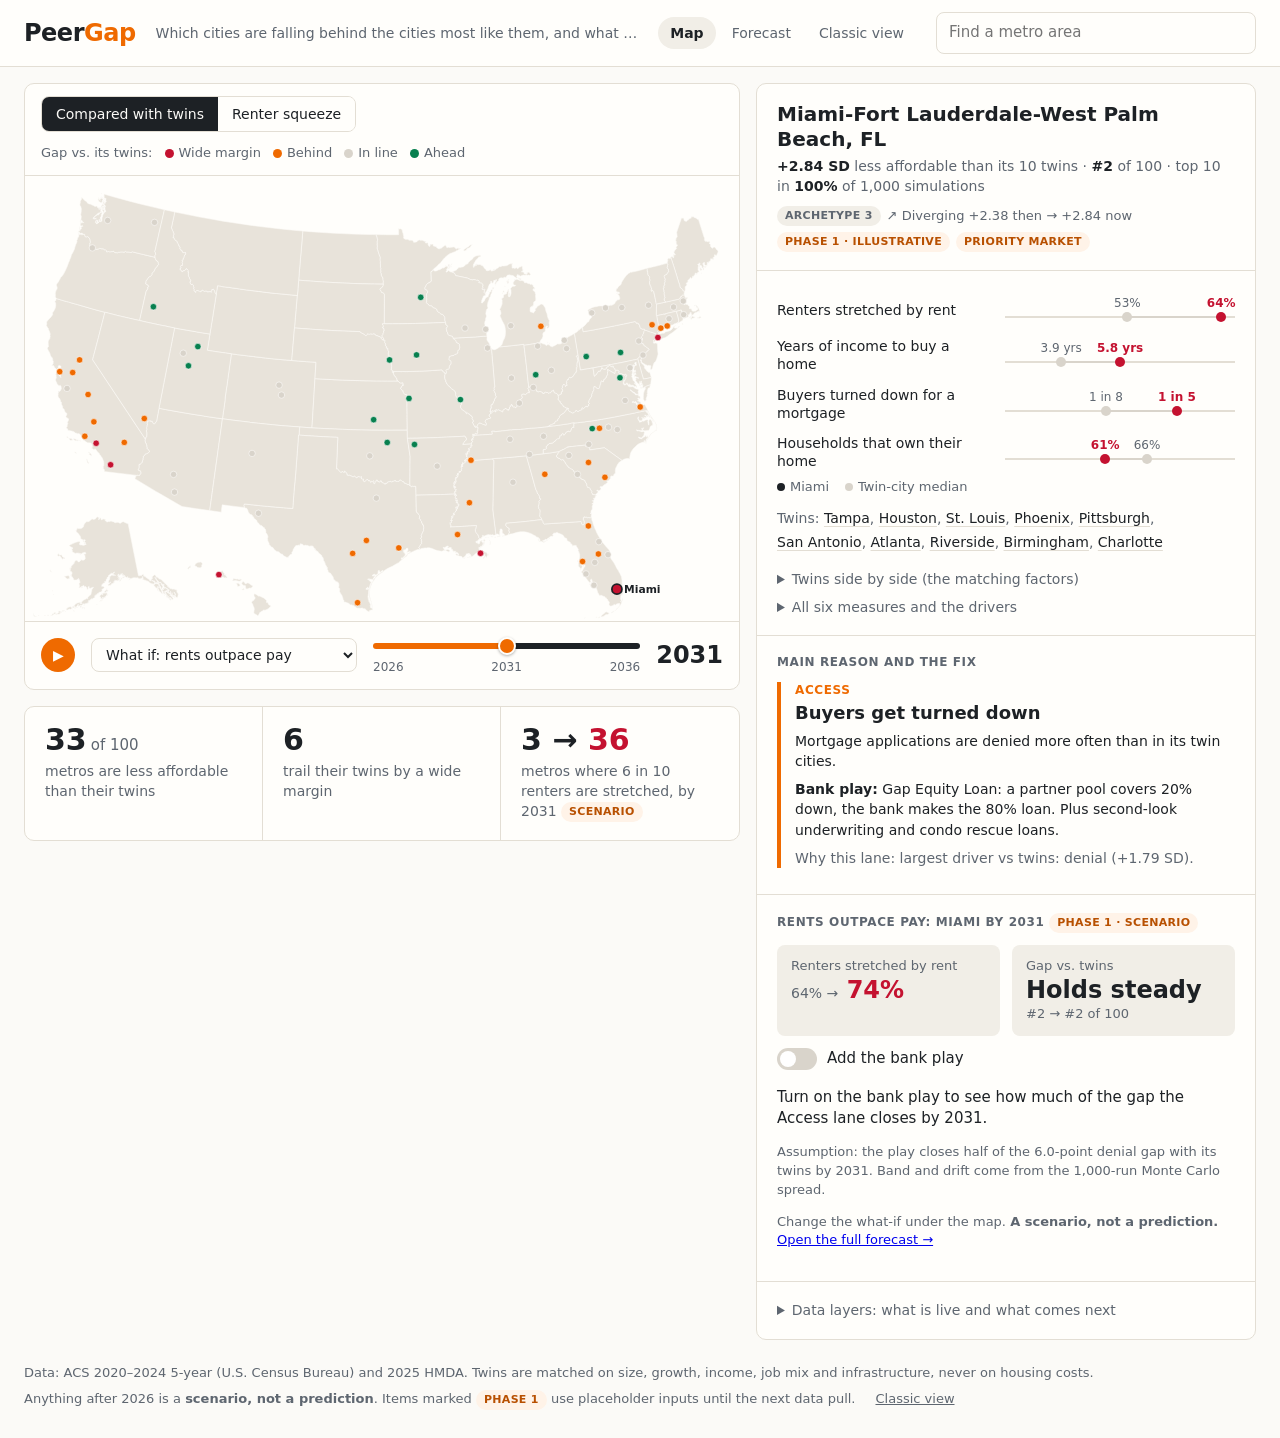
==== commit 219c3370: "feat: map UI, forecast page, and v2 outputs for the PNC final - index.html: US map of the 100 metros" ====
--- a/index.html
+++ b/index.html
@@ -1,185 +1,361 @@
-<!DOCTYPE html>
-<html lang="en">
+<!doctype html>
+<html lang="en" data-theme="light">
 <head>
 <meta charset="utf-8">
-<meta name="viewport" content="width=device-width, initial-scale=1, viewport-fit=cover">
-<title>PeerGap · MARS Consulting</title>
-<link rel="preconnect" href="https://fonts.googleapis.com">
-<link href="https://fonts.googleapis.com/css2?family=Archivo:wght@500..800&family=Inter:wght@400..700&display=swap" rel="stylesheet">
+<meta name="viewport" content="width=device-width,initial-scale=1">
+<title>PeerGap Map</title>
+<meta name="description" content="Which cities are falling behind the cities most like them, and what can a bank do about it?">
 <style>
 :root{
   --bg:#FBFAF7;--surface:#FFFEFB;--ink:#1D2125;--muted:#5E6670;--line:#E3DED4;--chip:#F1EEE7;
-  --green:#08804F;--orange:#EF6A00;--orange-ink:#B85000;--red:#C41230;--sel:#FFF3E8;
+  --green:#08804F;--orange:#EF6A00;--orange-ink:#B85000;--red:#C41230;--sel:#FFF3E8;--land:#E8E3DA;--peach:#F5B57A;--dot:#D9D4CB;
   color-scheme:light;box-sizing:border-box;
-  padding-top:env(safe-area-inset-top,0px);padding-bottom:env(safe-area-inset-bottom,0px);
 }
 @media (prefers-color-scheme:dark){:root:not([data-theme="light"]){
   --bg:#15191C;--surface:#1C2125;--ink:#F2EFE8;--muted:#A7AEB6;--line:#2E3439;--chip:#252B30;
-  --green:#3DBB82;--orange:#FF8A2B;--orange-ink:#FF9F4D;--red:#FF5C6E;--sel:#2A2219;color-scheme:dark;}}
+  --green:#3DBB82;--orange:#FF8A2B;--orange-ink:#FF9F4D;--red:#FF5C6E;--sel:#2A2219;--land:#2A3036;--peach:#C98A4A;--dot:#4A525A;color-scheme:dark;}}
 :root[data-theme="dark"]{
   --bg:#15191C;--surface:#1C2125;--ink:#F2EFE8;--muted:#A7AEB6;--line:#2E3439;--chip:#252B30;
-  --green:#3DBB82;--orange:#FF8A2B;--orange-ink:#FF9F4D;--red:#FF5C6E;--sel:#2A2219;color-scheme:dark;}
+  --green:#3DBB82;--orange:#FF8A2B;--orange-ink:#FF9F4D;--red:#FF5C6E;--sel:#2A2219;--land:#2A3036;--peach:#C98A4A;--dot:#4A525A;color-scheme:dark;}
 *,*::before,*::after{box-sizing:inherit}
-html{scroll-padding-top:env(safe-area-inset-top,0px)}
-body{margin:0;background:var(--bg);color:var(--ink);font:16px/1.5 Inter,system-ui,-apple-system,"Segoe UI",sans-serif}
-.stripe{height:6px;background:linear-gradient(90deg,#EF6A00 0 33.3%,#08804F 33.3% 66.6%,#C41230 66.6% 100%)}
-header{display:flex;flex-wrap:wrap;align-items:baseline;gap:8px 24px;padding:20px 32px 16px;border-bottom:1px solid var(--line)}
-.word{font:800 30px/1 Archivo,system-ui,sans-serif;letter-spacing:-.5px}
-.by{color:var(--muted);font-size:14px}
-.lede{flex-basis:100%;margin:2px 0 0;color:var(--muted);max-width:72ch}
-main{display:grid;grid-template-columns:330px 1fr;min-height:calc(100vh - 120px)}
-aside{border-right:1px solid var(--line);display:flex;flex-direction:column;min-height:0}
-.search{padding:16px 20px 10px}
-.search label{display:block;font-size:13px;color:var(--muted);margin-bottom:6px}
-.search input{width:100%;font:inherit;padding:10px 12px;border:1px solid var(--line);border-radius:8px;background:var(--surface);color:var(--ink)}
+body{margin:0;background:var(--bg);color:var(--ink);font:15px/1.45 Inter,system-ui,-apple-system,"Segoe UI",sans-serif}
+header{display:flex;align-items:center;gap:20px;padding:12px 24px;border-bottom:1px solid var(--line);background:var(--surface);position:sticky;top:0;z-index:5}
+.word{font:800 24px/1 Archivo,system-ui,sans-serif;letter-spacing:-.5px;text-decoration:none;color:var(--ink)}
+.word b{color:var(--orange);font-weight:800}
+.tag{color:var(--muted);font-size:14px;flex:1;min-width:0;white-space:nowrap;overflow:hidden;text-overflow:ellipsis}
+nav{display:flex;gap:4px}
+nav a{font-size:14px;padding:6px 12px;border-radius:999px;color:var(--muted);text-decoration:none}
+nav a[aria-current="page"]{background:var(--chip);color:var(--ink);font-weight:600}
+nav a:hover{color:var(--ink)}
+.search{position:relative}
+.search input{width:320px;max-width:40vw;font:inherit;padding:9px 12px;border:1px solid var(--line);border-radius:8px;background:var(--surface);color:var(--ink)}
 .search input:focus-visible{outline:2px solid var(--orange);outline-offset:1px}
-.listhead{display:flex;justify-content:space-between;padding:4px 20px 8px;font-size:13px;color:var(--muted)}
-ol{list-style:none;margin:0;padding:0 8px 16px;overflow-y:auto;max-height:calc(100vh - 230px)}
-li button{all:unset;box-sizing:border-box;width:100%;display:grid;grid-template-columns:34px 1fr 86px;align-items:center;gap:8px;padding:7px 12px;border-radius:8px;cursor:pointer;font-size:15px}
-li button:hover{background:var(--chip)}
-li button:focus-visible{outline:2px solid var(--orange)}
-li button[aria-current="true"]{background:var(--sel);font-weight:600}
-.rk{color:var(--muted);font-variant-numeric:tabular-nums;font-size:13px}
-.mini{position:relative;height:8px;background:var(--chip);border-radius:4px}
-.mini::after{content:"";position:absolute;left:50%;top:-2px;bottom:-2px;width:1px;background:var(--muted)}
-.mini span{position:absolute;top:0;bottom:0;border-radius:4px}
-section.detail{padding:28px 40px 48px;max-width:1080px}
-.name{font:700 22px/1.3 Archivo,system-ui,sans-serif;margin:0 0 12px;color:var(--muted)}
-.hero{display:flex;flex-wrap:wrap;align-items:flex-end;gap:12px 28px;margin-bottom:8px}
-.big{font:800 96px/0.9 Archivo,system-ui,sans-serif;letter-spacing:-3px;font-variant-numeric:tabular-nums}
-.herotext{font-size:20px;line-height:1.35;max-width:30ch;padding-bottom:6px}
-.facts{display:flex;flex-wrap:wrap;gap:8px 28px;color:var(--muted);margin:10px 0 28px}
-.facts b{color:var(--ink)}
-h3{font:700 18px/1.3 Archivo,system-ui,sans-serif;margin:28px 0 10px}
-.twins{display:flex;flex-wrap:wrap;gap:8px}
-.twins button{font:inherit;font-size:14px;padding:6px 12px;border-radius:999px;border:1px solid var(--line);background:var(--surface);color:var(--ink);cursor:pointer}
-.twins button:hover{border-color:var(--green)}
+.search ul{position:absolute;right:0;top:calc(100% + 4px);width:100%;margin:0;padding:6px;list-style:none;background:var(--surface);border:1px solid var(--line);border-radius:8px;box-shadow:0 8px 24px rgba(0,0,0,.08);max-height:300px;overflow:auto;display:none;z-index:9}
+.search ul.open{display:block}
+.search li button{all:unset;display:flex;justify-content:space-between;width:100%;box-sizing:border-box;padding:7px 10px;border-radius:6px;cursor:pointer;font-size:14px}
+.search li button:hover,.search li button:focus-visible{background:var(--chip)}
+.search li small{color:var(--muted);font-variant-numeric:tabular-nums}
+.card{background:var(--surface);border:1px solid var(--line);border-radius:10px}
+.badge{display:inline-block;font-size:11px;font-weight:600;letter-spacing:.3px;text-transform:uppercase;padding:2px 8px;border-radius:999px;background:var(--chip);color:var(--muted);vertical-align:middle}
+.badge.p1{background:#FFF3E8;color:var(--orange-ink)}
+:root[data-theme="dark"] .badge.p1{background:#2A2219}
+.kicker{font-size:12px;font-weight:700;letter-spacing:.6px;text-transform:uppercase;color:var(--muted);margin:0 0 10px}
+.btn{font:inherit;font-size:14px;padding:7px 14px;border-radius:8px;border:1px solid var(--line);background:var(--surface);color:var(--ink);cursor:pointer}
+.btn:hover{border-color:var(--ink)}
+.btn.on{background:var(--ink);color:var(--bg);border-color:var(--ink)}
+.btn:focus-visible,select:focus-visible,input[type=range]:focus-visible{outline:2px solid var(--orange);outline-offset:2px}
+select{font:inherit;font-size:14px;padding:7px 10px;border-radius:8px;border:1px solid var(--line);background:var(--surface);color:var(--ink)}
+.switch{display:inline-flex;align-items:center;gap:10px;cursor:pointer;font-size:15px}
+.switch input{appearance:none;width:40px;height:22px;border-radius:999px;background:var(--dot);position:relative;margin:0;cursor:pointer;transition:background .15s}
+.switch input::after{content:"";position:absolute;top:3px;left:3px;width:16px;height:16px;border-radius:50%;background:#fff;transition:left .15s}
+.switch input:checked{background:var(--green)}
+.switch input:checked::after{left:21px}
+.switch input:focus-visible{outline:2px solid var(--orange);outline-offset:2px}
+input[type=range]{-webkit-appearance:none;appearance:none;width:100%;height:6px;border-radius:3px;background:linear-gradient(90deg,var(--orange) var(--p,50%),var(--ink) var(--p,50%));margin:0}
+input[type=range]::-webkit-slider-thumb{-webkit-appearance:none;width:18px;height:18px;border-radius:50%;background:var(--orange);border:2px solid var(--surface);box-shadow:0 1px 3px rgba(0,0,0,.3);cursor:pointer}
+.note{font-size:13px;color:var(--muted)}
+.tabular{font-variant-numeric:tabular-nums}
+.sr{position:absolute;width:1px;height:1px;overflow:hidden;clip:rect(0 0 0 0)}
+footer{padding:16px 24px 28px;font-size:13px;color:var(--muted);display:flex;flex-wrap:wrap;gap:8px 20px}
+footer a{color:var(--muted)}
+main>*,.card,.card>*{min-width:0}
+@media (max-width:860px){header{flex-wrap:wrap;position:static;padding:12px 16px}main{padding-left:16px!important;padding-right:16px!important}.tag{white-space:normal;flex-basis:100%}.search{flex-basis:100%}.search input{width:100%;max-width:none}}
+
+main{display:grid;grid-template-columns:minmax(0,1fr) 500px;gap:16px;padding:16px 24px 8px;align-items:start}
+.left{display:grid;gap:16px;min-width:0}
+.maptop{display:flex;align-items:center;justify-content:space-between;gap:12px;padding:12px 16px;border-bottom:1px solid var(--line);flex-wrap:wrap}
+.seg{display:inline-flex;border:1px solid var(--line);border-radius:8px;overflow:hidden}
+.seg button{font:inherit;font-size:14px;padding:7px 14px;border:0;background:var(--surface);color:var(--ink);cursor:pointer}
+.seg button[aria-pressed="true"]{background:var(--ink);color:var(--bg)}
+.legend{display:flex;align-items:center;gap:12px;font-size:13px;color:var(--muted);flex-wrap:wrap}
+.legend i{display:inline-block;width:9px;height:9px;border-radius:50%;margin-right:5px;vertical-align:-1px}
+.mapwrap{position:relative;padding:8px 8px 0}
+svg.map{width:100%;height:auto;display:block}
+.state{fill:var(--land);stroke:var(--bg);stroke-width:.8}
+.dot{stroke:var(--surface);stroke-width:.8;cursor:pointer;transition:r .15s}
+.dot:hover{stroke:var(--ink);stroke-width:1.2}
+.dot.sel{stroke:var(--ink);stroke-width:2.5}
+.lbl{font:700 15px Inter,system-ui,sans-serif;fill:var(--ink);paint-order:stroke;stroke:var(--surface);stroke-width:4px;pointer-events:none}
+.timebar{display:grid;grid-template-columns:auto auto 1fr auto;gap:16px;align-items:center;padding:12px 16px;border-top:1px solid var(--line)}
+.playbtn{width:34px;height:34px;border-radius:50%;border:0;background:var(--orange);color:#fff;font-size:14px;cursor:pointer;display:grid;place-items:center}
+.ticks{display:flex;justify-content:space-between;font-size:12px;color:var(--muted);margin-top:4px}
+.year{font:800 24px/1 Archivo,system-ui,sans-serif;font-variant-numeric:tabular-nums;min-width:62px;text-align:right}
+.kpis{display:grid;grid-template-columns:repeat(3,1fr)}
+.kpi{padding:18px 20px;border-right:1px solid var(--line)}
+.kpi:last-child{border-right:0}
+.kpi .n{font:800 30px/1 Archivo,system-ui,sans-serif;font-variant-numeric:tabular-nums}
+.kpi .n small{font:400 15px/1 Inter,system-ui,sans-serif;color:var(--muted);margin-left:4px}
+.kpi p{margin:6px 0 0;color:var(--muted);font-size:14px;max-width:30ch}
+.rail{display:grid;gap:0}
+.rail>section{padding:18px 20px;border-bottom:1px solid var(--line)}
+.rail>section:last-child{border-bottom:0}
+.name{font:700 20px/1.25 Archivo,system-ui,sans-serif;margin:0;overflow-wrap:anywhere}
+.sub{color:var(--muted);font-size:14px;margin:4px 0 0}
+.sub b{color:var(--ink)}
+.meta{display:flex;flex-wrap:wrap;gap:6px;margin-top:10px;align-items:center;font-size:13px;color:var(--muted)}
+.rows{display:grid;grid-template-columns:minmax(150px,1fr) 1.1fr;gap:12px 18px;align-items:center;margin-top:6px}
+.rows .l{font-size:14px;line-height:1.3}
+.db{position:relative;height:30px}
+.db .tr{position:absolute;left:0;right:0;top:21px;height:2px;background:var(--line)}
+.db .seg2{position:absolute;top:21px;height:2px;background:var(--dot)}
+.db .pt{position:absolute;top:17px;width:10px;height:10px;border-radius:50%;transform:translateX(-50%)}
+.db .v{position:absolute;top:0;font-size:12px;transform:translateX(-50%);white-space:nowrap;font-variant-numeric:tabular-nums}
+.db .v.me{font-weight:700}
+.key{font-size:13px;color:var(--muted);margin-top:8px;display:flex;gap:16px}
+.key i{display:inline-block;width:8px;height:8px;border-radius:50%;margin-right:5px}
+.twins{font-size:14px;color:var(--muted);margin-top:10px;line-height:1.7}
+.twins button{all:unset;cursor:pointer;color:var(--ink);text-decoration:underline;text-decoration-color:var(--line);text-underline-offset:3px}
+.twins button:hover{text-decoration-color:var(--ink)}
 .twins button:focus-visible{outline:2px solid var(--orange)}
-.grid2{display:grid;grid-template-columns:1fr 1fr;gap:8px 40px}
-table{border-collapse:collapse;width:100%;font-size:15px;font-variant-numeric:tabular-nums}
-th{text-align:right;font-weight:600;color:var(--muted);font-size:13px;padding:6px 8px;border-bottom:1px solid var(--line)}
-th:first-child,td:first-child{text-align:left;padding-left:0}
-td{text-align:right;padding:8px;border-bottom:1px solid var(--line)}
-.worse{color:var(--red);font-weight:600}.better{color:var(--green);font-weight:600}
-.drv{display:grid;grid-template-columns:minmax(150px,1.1fr) 1.4fr;gap:4px 16px;align-items:center}
-.drv .lab{font-size:14px;line-height:1.3}
-.drv .lab small{display:block;color:var(--muted);font-size:13px;font-variant-numeric:tabular-nums}
-.track{position:relative;height:16px;background:var(--chip);border-radius:4px;margin:8px 0}
-.track::after{content:"";position:absolute;left:50%;top:-3px;bottom:-3px;width:1px;background:var(--muted)}
-.track span{position:absolute;top:0;bottom:0;border-radius:4px}
-.axis{display:flex;justify-content:space-between;font-size:12px;color:var(--muted);grid-column:2}
-.play{margin-top:28px;display:grid;grid-template-columns:auto 1fr;gap:4px 20px;align-items:start;padding:20px 24px;border-radius:12px;background:var(--surface);border:1px solid var(--line);border-left:6px solid var(--orange)}
-.letter{font:800 64px/1 Archivo,system-ui,sans-serif;color:var(--orange-ink);grid-row:span 2}
-.play h4{margin:4px 0 0;font:700 20px/1.3 Archivo,system-ui,sans-serif}
-.play p{margin:0;max-width:62ch}
-.note{margin-top:24px;font-size:13px;color:var(--muted);max-width:80ch}
-@media (max-width:860px){
-  main{grid-template-columns:1fr}
-  aside{border-right:none;border-bottom:1px solid var(--line)}
-  ol{max-height:260px}
-  section.detail{padding:24px 20px 40px}
-  .grid2{grid-template-columns:1fr}
-  .big{font-size:72px}
-  header{padding:16px 20px}
-}
-@media (prefers-reduced-motion:no-preference){.detail{animation:in .25s ease-out}@keyframes in{from{opacity:.4}to{opacity:1}}}
+.fix{border-left:4px solid var(--orange);padding-left:14px}
+.fix .lane{color:var(--orange);font-size:12px;font-weight:700;letter-spacing:.6px;text-transform:uppercase}
+.fix h4{margin:2px 0 6px;font:700 18px/1.3 Archivo,system-ui,sans-serif}
+.fix p{margin:0 0 8px;font-size:14px}
+.tiles{display:grid;grid-template-columns:1fr 1fr;gap:12px;margin:12px 0}
+.tile{background:var(--chip);border-radius:8px;padding:12px 14px}
+.tile .k{font-size:13px;color:var(--muted)}
+.tile .big{font:800 24px/1.2 Archivo,system-ui,sans-serif;font-variant-numeric:tabular-nums}
+.tile .big small{font:400 14px/1 Inter,system-ui,sans-serif;color:var(--muted)}
+.tile .s{font-size:13px;color:var(--muted);font-variant-numeric:tabular-nums}
+.result{margin:10px 0 4px;font-size:15px}
+details{margin-top:0}
+summary{cursor:pointer;font-size:14px;color:var(--muted)}
+.layers{width:100%;border-collapse:collapse;font-size:13px;margin-top:8px}
+.layers td{padding:5px 4px;border-bottom:1px solid var(--line);vertical-align:top}
+.layers td:last-child{text-align:right;white-space:nowrap}
+.ok{color:var(--green);font-weight:600}
+.scrollx{overflow-x:auto;margin:0 -4px}
+.pt{border-collapse:collapse;font-size:12px;font-variant-numeric:tabular-nums;white-space:nowrap;width:100%}
+.pt th{font-weight:600;color:var(--muted);text-align:right;padding:5px 6px;border-bottom:1px solid var(--line)}
+.pt td{text-align:right;padding:5px 6px;border-bottom:1px solid var(--line)}
+.pt th:first-child,.pt td:first-child{text-align:left}
+.pt tr.me td{font-weight:700;background:var(--sel)}
+.pt tr.med td{color:var(--muted);font-style:italic}
+details+details{margin-top:8px}
+@media (max-width:1100px){main{grid-template-columns:1fr}}
+@media (max-width:700px){.rows{grid-template-columns:1fr;gap:2px 0}.rows .l{margin-top:10px}.tiles{grid-template-columns:1fr}.maptop{padding:10px 12px}.kpis{grid-template-columns:1fr}.kpi{border-right:0;border-bottom:1px solid var(--line)}.timebar{grid-template-columns:auto 1fr auto}.timebar .what{grid-column:1/-1}}
 </style>
 </head>
 <body>
-<div class="stripe" aria-hidden="true"></div>
 <header>
-  <span class="word">PeerGap</span><span class="by">by MARS Consulting</span>
-  <p class="lede">Pick a metro to see its 10 statistical twins, how far its housing affordability has drifted from them, and what’s driving the gap.</p>
+  <a class="word" href="index.html">Peer<b>Gap</b></a>
+  <span class="tag">Which cities are falling behind the cities most like them, and what can a bank do about it?</span>
+  <nav><a href="index.html" aria-current="page">Map</a><a href="forecast.html">Forecast</a><a href="legacy.html">Classic view</a></nav>
+  <div class="search"><label class="sr" for="q">Find a metro area</label><input id="q" type="search" placeholder="Find a metro area" autocomplete="off"><ul id="hits" role="listbox"></ul></div>
 </header>
 <main>
-  <aside>
-    <div class="search"><label for="q">Find a metro</label><input id="q" type="search" placeholder="Type a city, like Miami" autocomplete="off"></div>
-    <div class="listhead"><span>Ranked by gap vs. twins</span><span>Worse →</span></div>
-    <ol id="list" aria-label="100 largest U.S. metros ranked by affordability gap"></ol>
-  </aside>
-  <section class="detail" id="detail" aria-live="polite"></section>
+  <div class="left">
+    <div class="card">
+      <div class="maptop">
+        <div class="seg" role="group" aria-label="Map colouring">
+          <button id="mode-twins" aria-pressed="true">Compared with twins</button>
+          <button id="mode-squeeze" aria-pressed="false">Renter squeeze</button>
+        </div>
+        <div class="legend" id="legend"></div>
+      </div>
+      <div class="mapwrap"><svg class="map" id="map" viewBox="0 0 975 610" role="img" aria-label="Map of the 100 largest U.S. metros"></svg></div>
+      <div class="timebar">
+        <button class="playbtn" id="play" aria-label="Play the scenario">&#9654;</button>
+        <select id="whatif" class="what" aria-label="What-if scenario"></select>
+        <div><input type="range" id="year" min="2026" max="2036" step="1" value="2031" aria-label="Year"><div class="ticks"><span>2026</span><span>2031</span><span>2036</span></div></div>
+        <span class="year" id="yearlbl">2031</span>
+      </div>
+    </div>
+    <div class="card kpis" id="kpis"></div>
+  </div>
+  <div class="card rail" id="rail"></div>
 </main>
+<footer>
+  <span>Data: ACS 2020–2024 5-year (U.S. Census Bureau) and 2025 HMDA. Twins are matched on size, growth, income, job mix and infrastructure, never on housing costs.</span>
+  <span>Anything after 2026 is a <b>scenario, not a prediction</b>. Items marked <span class="badge p1">Phase 1</span> use placeholder inputs until the next data pull.</span>
+  <a href="legacy.html">Classic view</a>
+</footer>
+<script>// https://d3js.org v7.9.0 Copyright 2010-2023 Mike Bostock
+!function(t,n){"object"==typeof exports&&"undefined"!=typeof module?n(exports):"function"==typeof define&&define.amd?define(["exports"],n):n((t="undefined"!=typeof globalThis?globalThis:t||self).d3=t.d3||{})}(this,(function(t){"use strict";function n(t,n){return null==t||null==n?NaN:t<n?-1:t>n?1:t>=n?0:NaN}function e(t,n){return null==t||null==n?NaN:n<t?-1:n>t?1:n>=t?0:NaN}function r(t){let r,o,a;function u(t,n,e=0,i=t.length){if(e<i){if(0!==r(n,n))return i;do{const r=e+i>>>1;o(t[r],n)<0?e=r+1:i=r}while(e<i)}return e}return 2!==t.length?(r=n,o=(e,r)=>n(t(e),r),a=(n,e)=>t(n)-e):(r=t===n||t===e?t:i,o=t,a=t),{left:u,center:function(t,n,e=0,r=t.length){const i=u(t,n,e,r-1);return i>e&&a(t[i-1],n)>-a(t[i],n)?i-1:i},right:function(t,n,e=0,i=t.length){if(e<i){if(0!==r(n,n))return i;do{const r=e+i>>>1;o(t[r],n)<=0?e=r+1:i=r}while(e<i)}return e}}}function i(){return 0}function o(t){return null===t?NaN:+t}const a=r(n),u=a.right,c=a.left,f=r(o).center;var s=u;const l=d(y),h=d((function(t){const n=y(t);return(t,e,r,i,o)=>{n(t,e,(r<<=2)+0,(i<<=2)+0,o<<=2),n(t,e,r+1,i+1,o),n(t,e,r+2,i+2,o),n(t,e,r+3,i+3,o)}}));function d(t){return function(n,e,r=e){if(!((e=+e)>=0))throw new RangeError("invalid rx");if(!((r=+r)>=0))throw new RangeError("invalid ry");let{data:i,width:o,height:a}=n;if(!((o=Math.floor(o))>=0))throw new RangeError("invalid width");if(!((a=Math.floor(void 0!==a?a:i.length/o))>=0))throw new RangeError("invalid height");if(!o||!a||!e&&!r)return n;const u=e&&t(e),c=r&&t(r),f=i.slice();return u&&c?(p(u,f,i,o,a),p(u,i,f,o,a),p(u,f,i,o,a),g(c,i,f,o,a),g(c,f,i,o,a),g(c,i,f,o,a)):u?(p(u,i,f,o,a),p(u,f,i,o,a),p(u,i,f,o,a)):c&&(g(c,i,f,o,a),g(c,f,i,o,a),g(c,i,f,o,a)),n}}function p(t,n,e,r,i){for(let o=0,a=r*i;o<a;)t(n,e,o,o+=r,1)}function g(t,n,e,r,i){for(let o=0,a=r*i;o<r;++o)t(n,e,o,o+a,r)}function y(t){const n=Math.floor(t);if(n===t)return function(t){const n=2*t+1;return(e,r,i,o,a)=>{if(!((o-=a)>=i))return;let u=t*r[i];const c=a*t;for(let t=i,n=i+c;t<n;t+=a)u+=r[Math.min(o,t)];for(let t=i,f=o;t<=f;t+=a)u+=r[Math.min(o,t+c)],e[t]=u/n,u-=r[Math.max(i,t-c)]}}(t);const e=t-n,r=2*t+1;return(t,i,o,a,u)=>{if(!((a-=u)>=o))return;let c=n*i[o];const f=u*n,s=f+u;for(let t=o,n=o+f;t<n;t+=u)c+=i[Math.min(a,t)];for(let n=o,l=a;n<=l;n+=u)c+=i[Math.min(a,n+f)],t[n]=(c+e*(i[Math.max(o,n-s)]+i[Math.min(a,n+s)]))/r,c-=i[Math.max(o,n-f)]}}function v(t,n){let e=0;if(void 0===n)for(let n of t)null!=n&&(n=+n)>=n&&++e;else{let r=-1;for(let i of t)null!=(i=n(i,++r,t))&&(i=+i)>=i&&++e}return e}function _(t){return 0|t.length}function b(t){return!(t>0)}function m(t){return"object"!=typeof t||"length"in t?t:Array.from(t)}function x(t,n){let e,r=0,i=0,o=0;if(void 0===n)for(let n of t)null!=n&&(n=+n)>=n&&(e=n-i,i+=e/++r,o+=e*(n-i));else{let a=-1;for(let u of t)null!=(u=n(u,++a,t))&&(u=+u)>=u&&(e=u-i,i+=e/++r,o+=e*(u-i))}if(r>1)return o/(r-1)}function w(t,n){const e=x(t,n);return e?Math.sqrt(e):e}function M(t,n){let e,r;if(void 0===n)for(const n of t)null!=n&&(void 0===e?n>=n&&(e=r=n):(e>n&&(e=n),r<n&&(r=n)));else{let i=-1;for(let o of t)null!=(o=n(o,++i,t))&&(void 0===e?o>=o&&(e=r=o):(e>o&&(e=o),r<o&&(r=o)))}return[e,r]}class T{constructor(){this._partials=new Float64Array(32),this._n=0}add(t){const n=this._partials;let e=0;for(let r=0;r<this._n&&r<32;r++){const i=n[r],o=t+i,a=Math.abs(t)<Math.abs(i)?t-(o-i):i-(o-t);a&&(n[e++]=a),t=o}return n[e]=t,this._n=e+1,this}valueOf(){const t=this._partials;let n,e,r,i=this._n,o=0;if(i>0){for(o=t[--i];i>0&&(n=o,e=t[--i],o=n+e,r=e-(o-n),!r););i>0&&(r<0&&t[i-1]<0||r>0&&t[i-1]>0)&&(e=2*r,n=o+e,e==n-o&&(o=n))}return o}}class InternMap extends Map{constructor(t,n=N){if(super(),Object.defineProperties(this,{_intern:{value:new Map},_key:{value:n}}),null!=t)for(const[n,e]of t)this.set(n,e)}get(t){return super.get(A(this,t))}has(t){return super.has(A(this,t))}set(t,n){return super.set(S(this,t),n)}delete(t){return super.delete(E(this,t))}}class InternSet extends Set{constructor(t,n=N){if(super(),Object.defineProperties(this,{_intern:{value:new Map},_key:{value:n}}),null!=t)for(const n of t)this.add(n)}has(t){return super.has(A(this,t))}add(t){return super.add(S(this,t))}delete(t){return super.delete(E(this,t))}}function A({_intern:t,_key:n},e){const r=n(e);return t.has(r)?t.get(r):e}function S({_intern:t,_key:n},e){const r=n(e);return t.has(r)?t.get(r):(t.set(r,e),e)}function E({_intern:t,_key:n},e){const r=n(e);return t.has(r)&&(e=t.get(r),t.delete(r)),e}function N(t){return null!==t&&"object"==typeof t?t.valueOf():t}function k(t){return t}function C(t,...n){return F(t,k,k,n)}function P(t,...n){return F(t,Array.from,k,n)}function z(t,n){for(let e=1,r=n.length;e<r;++e)t=t.flatMap((t=>t.pop().map((([n,e])=>[...t,n,e]))));return t}function $(t,n,...e){return F(t,k,n,e)}function D(t,n,...e){return F(t,Array.from,n,e)}function R(t){if(1!==t.length)throw new Error("duplicate key");return t[0]}function F(t,n,e,r){return function t(i,o){if(o>=r.length)return e(i);const a=new InternMap,u=r[o++];let c=-1;for(const t of i){const n=u(t,++c,i),e=a.get(n);e?e.push(t):a.set(n,[t])}for(const[n,e]of a)a.set(n,t(e,o));return n(a)}(t,0)}function q(t,n){return Array.from(n,(n=>t[n]))}function U(t,...n){if("function"!=typeof t[Symbol.iterator])throw new TypeError("values is not iterable");t=Array.from(t);let[e]=n;if(e&&2!==e.length||n.length>1){const r=Uint32Array.from(t,((t,n)=>n));return n.length>1?(n=n.map((n=>t.map(n))),r.sort(((t,e)=>{for(const r of n){const n=O(r[t],r[e]);if(n)return n}}))):(e=t.map(e),r.sort(((t,n)=>O(e[t],e[n])))),q(t,r)}return t.sort(I(e))}function I(t=n){if(t===n)return O;if("function"!=typeof t)throw new TypeError("compare is not a function");return(n,e)=>{const r=t(n,e);return r||0===r?r:(0===t(e,e))-(0===t(n,n))}}function O(t,n){return(null==t||!(t>=t))-(null==n||!(n>=n))||(t<n?-1:t>n?1:0)}var B=Array.prototype.slice;function Y(t){return()=>t}const L=Math.sqrt(50),j=Math.sqrt(10),H=Math.sqrt(2);function X(t,n,e){const r=(n-t)/Math.max(0,e),i=Math.floor(Math.log10(r)),o=r/Math.pow(10,i),a=o>=L?10:o>=j?5:o>=H?2:1;let u,c,f;return i<0?(f=Math.pow(10,-i)/a,u=Math.round(t*f),c=Math.round(n*f),u/f<t&&++u,c/f>n&&--c,f=-f):(f=Math.pow(10,i)*a,u=Math.round(t/f),c=Math.round(n/f),u*f<t&&++u,c*f>n&&--c),c<u&&.5<=e&&e<2?X(t,n,2*e):[u,c,f]}function G(t,n,e){if(!((e=+e)>0))return[];if((t=+t)===(n=+n))return[t];const r=n<t,[i,o,a]=r?X(n,t,e):X(t,n,e);if(!(o>=i))return[];const u=o-i+1,c=new Array(u);if(r)if(a<0)for(let t=0;t<u;++t)c[t]=(o-t)/-a;else for(let t=0;t<u;++t)c[t]=(o-t)*a;else if(a<0)for(let t=0;t<u;++t)c[t]=(i+t)/-a;else for(let t=0;t<u;++t)c[t]=(i+t)*a;return c}function V(t,n,e){return X(t=+t,n=+n,e=+e)[2]}function W(t,n,e){e=+e;const r=(n=+n)<(t=+t),i=r?V(n,t,e):V(t,n,e);return(r?-1:1)*(i<0?1/-i:i)}function Z(t,n,e){let r;for(;;){const i=V(t,n,e);if(i===r||0===i||!isFinite(i))return[t,n];i>0?(t=Math.floor(t/i)*i,n=Math.ceil(n/i)*i):i<0&&(t=Math.ceil(t*i)/i,n=Math.floor(n*i)/i),r=i}}function K(t){return Math.max(1,Math.ceil(Math.log(v(t))/Math.LN2)+1)}function Q(){var t=k,n=M,e=K;function r(r){Array.isArray(r)||(r=Array.from(r));var i,o,a,u=r.length,c=new Array(u);for(i=0;i<u;++i)c[i]=t(r[i],i,r);var f=n(c),l=f[0],h=f[1],d=e(c,l,h);if(!Array.isArray(d)){const t=h,e=+d;if(n===M&&([l,h]=Z(l,h,e)),(d=G(l,h,e))[0]<=l&&(a=V(l,h,e)),d[d.length-1]>=h)if(t>=h&&n===M){const t=V(l,h,e);isFinite(t)&&(t>0?h=(Math.floor(h/t)+1)*t:t<0&&(h=(Math.ceil(h*-t)+1)/-t))}else d.pop()}for(var p=d.length,g=0,y=p;d[g]<=l;)++g;for(;d[y-1]>h;)--y;(g||y<p)&&(d=d.slice(g,y),p=y-g);var v,_=new Array(p+1);for(i=0;i<=p;++i)(v=_[i]=[]).x0=i>0?d[i-1]:l,v.x1=i<p?d[i]:h;if(isFinite(a)){if(a>0)for(i=0;i<u;++i)null!=(o=c[i])&&l<=o&&o<=h&&_[Math.min(p,Math.floor((o-l)/a))].push(r[i]);else if(a<0)for(i=0;i<u;++i)if(null!=(o=c[i])&&l<=o&&o<=h){const t=Math.floor((l-o)*a);_[Math.min(p,t+(d[t]<=o))].push(r[i])}}else for(i=0;i<u;++i)null!=(o=c[i])&&l<=o&&o<=h&&_[s(d,o,0,p)].push(r[i]);return _}return r.value=function(n){return arguments.length?(t="function"==typeof n?n:Y(n),r):t},r.domain=function(t){return arguments.length?(n="function"==typeof t?t:Y([t[0],t[1]]),r):n},r.thresholds=function(t){return arguments.length?(e="function"==typeof t?t:Y(Array.isArray(t)?B.call(t):t),r):e},r}function J(t,n){let e;if(void 0===n)for(const n of t)null!=n&&(e<n||void 0===e&&n>=n)&&(e=n);else{let r=-1;for(let i of t)null!=(i=n(i,++r,t))&&(e<i||void 0===e&&i>=i)&&(e=i)}return e}function tt(t,n){let e,r=-1,i=-1;if(void 0===n)for(const n of t)++i,null!=n&&(e<n||void 0===e&&n>=n)&&(e=n,r=i);else for(let o of t)null!=(o=n(o,++i,t))&&(e<o||void 0===e&&o>=o)&&(e=o,r=i);return r}function nt(t,n){let e;if(void 0===n)for(const n of t)null!=n&&(e>n||void 0===e&&n>=n)&&(e=n);else{let r=-1;for(let i of t)null!=(i=n(i,++r,t))&&(e>i||void 0===e&&i>=i)&&(e=i)}return e}function et(t,n){let e,r=-1,i=-1;if(void 0===n)for(const n of t)++i,null!=n&&(e>n||void 0===e&&n>=n)&&(e=n,r=i);else for(let o of t)null!=(o=n(o,++i,t))&&(e>o||void 0===e&&o>=o)&&(e=o,r=i);return r}function rt(t,n,e=0,r=1/0,i){if(n=Math.floor(n),e=Math.floor(Math.max(0,e)),r=Math.floor(Math.min(t.length-1,r)),!(e<=n&&n<=r))return t;for(i=void 0===i?O:I(i);r>e;){if(r-e>600){const o=r-e+1,a=n-e+1,u=Math.log(o),c=.5*Math.exp(2*u/3),f=.5*Math.sqrt(u*c*(o-c)/o)*(a-o/2<0?-1:1);rt(t,n,Math.max(e,Math.floor(n-a*c/o+f)),Math.min(r,Math.floor(n+(o-a)*c/o+f)),i)}const o=t[n];let a=e,u=r;for(it(t,e,n),i(t[r],o)>0&&it(t,e,r);a<u;){for(it(t,a,u),++a,--u;i(t[a],o)<0;)++a;for(;i(t[u],o)>0;)--u}0===i(t[e],o)?it(t,e,u):(++u,it(t,u,r)),u<=n&&(e=u+1),n<=u&&(r=u-1)}return t}function it(t,n,e){const r=t[n];t[n]=t[e],t[e]=r}function ot(t,e=n){let r,i=!1;if(1===e.length){let o;for(const a of t){const t=e(a);(i?n(t,o)>0:0===n(t,t))&&(r=a,o=t,i=!0)}}else for(const n of t)(i?e(n,r)>0:0===e(n,n))&&(r=n,i=!0);return r}function at(t,n,e){if(t=Float64Array.from(function*(t,n){if(void 0===n)for(let n of t)null!=n&&(n=+n)>=n&&(yield n);else{let e=-1;for(let r of t)null!=(r=n(r,++e,t))&&(r=+r)>=r&&(yield r)}}(t,e)),(r=t.length)&&!isNaN(n=+n)){if(n<=0||r<2)return nt(t);if(n>=1)return J(t);var r,i=(r-1)*n,o=Math.floor(i),a=J(rt(t,o).subarray(0,o+1));return a+(nt(t.subarray(o+1))-a)*(i-o)}}function ut(t,n,e=o){if((r=t.length)&&!isNaN(n=+n)){if(n<=0||r<2)return+e(t[0],0,t);if(n>=1)return+e(t[r-1],r-1,t);var r,i=(r-1)*n,a=Math.floor(i),u=+e(t[a],a,t);return u+(+e(t[a+1],a+1,t)-u)*(i-a)}}function ct(t,n,e=o){if(!isNaN(n=+n)){if(r=Float64Array.from(t,((n,r)=>o(e(t[r],r,t)))),n<=0)return et(r);if(n>=1)return tt(r);var r,i=Uint32Array.from(t,((t,n)=>n)),a=r.length-1,u=Math.floor(a*n);return rt(i,u,0,a,((t,n)=>O(r[t],r[n]))),(u=ot(i.subarray(0,u+1),(t=>r[t])))>=0?u:-1}}function ft(t){return Array.from(function*(t){for(const n of t)yield*n}(t))}function st(t,n){return[t,n]}function lt(t,n,e){t=+t,n=+n,e=(i=arguments.length)<2?(n=t,t=0,1):i<3?1:+e;for(var r=-1,i=0|Math.max(0,Math.ceil((n-t)/e)),o=new Array(i);++r<i;)o[r]=t+r*e;return o}function ht(t,e=n){if(1===e.length)return et(t,e);let r,i=-1,o=-1;for(const n of t)++o,(i<0?0===e(n,n):e(n,r)<0)&&(r=n,i=o);return i}var dt=pt(Math.random);function pt(t){return function(n,e=0,r=n.length){let i=r-(e=+e);for(;i;){const r=t()*i--|0,o=n[i+e];n[i+e]=n[r+e],n[r+e]=o}return n}}function gt(t){if(!(i=t.length))return[];for(var n=-1,e=nt(t,yt),r=new Array(e);++n<e;)for(var i,o=-1,a=r[n]=new Array(i);++o<i;)a[o]=t[o][n];return r}function yt(t){return t.length}function vt(t){return t instanceof InternSet?t:new InternSet(t)}function _t(t,n){const e=t[Symbol.iterator](),r=new Set;for(const t of n){const n=bt(t);if(r.has(n))continue;let i,o;for(;({value:i,done:o}=e.next());){if(o)return!1;const t=bt(i);if(r.add(t),Object.is(n,t))break}}return!0}function bt(t){return null!==t&&"object"==typeof t?t.valueOf():t}function mt(t){return t}var xt=1,wt=2,Mt=3,Tt=4,At=1e-6;function St(t){return"translate("+t+",0)"}function Et(t){return"translate(0,"+t+")"}function Nt(t){return n=>+t(n)}function kt(t,n){return n=Math.max(0,t.bandwidth()-2*n)/2,t.round()&&(n=Math.round(n)),e=>+t(e)+n}function Ct(){return!this.__axis}function Pt(t,n){var e=[],r=null,i=null,o=6,a=6,u=3,c="undefined"!=typeof window&&window.devicePixelRatio>1?0:.5,f=t===xt||t===Tt?-1:1,s=t===Tt||t===wt?"x":"y",l=t===xt||t===Mt?St:Et;function h(h){var d=null==r?n.ticks?n.ticks.apply(n,e):n.domain():r,p=null==i?n.tickFormat?n.tickFormat.apply(n,e):mt:i,g=Math.max(o,0)+u,y=n.range(),v=+y[0]+c,_=+y[y.length-1]+c,b=(n.bandwidth?kt:Nt)(n.copy(),c),m=h.selection?h.selection():h,x=m.selectAll(".domain").data([null]),w=m.selectAll(".tick").data(d,n).order(),M=w.exit(),T=w.enter().append("g").attr("class","tick"),A=w.select("line"),S=w.select("text");x=x.merge(x.enter().insert("path",".tick").attr("class","domain").attr("stroke","currentColor")),w=w.merge(T),A=A.merge(T.append("line").attr("stroke","currentColor").attr(s+"2",f*o)),S=S.merge(T.append("text").attr("fill","currentColor").attr(s,f*g).attr("dy",t===xt?"0em":t===Mt?"0.71em":"0.32em")),h!==m&&(x=x.transition(h),w=w.transition(h),A=A.transition(h),S=S.transition(h),M=M.transition(h).attr("opacity",At).attr("transform",(function(t){return isFinite(t=b(t))?l(t+c):this.getAttribute("transform")})),T.attr("opacity",At).attr("transform",(function(t){var n=this.parentNode.__axis;return l((n&&isFinite(n=n(t))?n:b(t))+c)}))),M.remove(),x.attr("d",t===Tt||t===wt?a?"M"+f*a+","+v+"H"+c+"V"+_+"H"+f*a:"M"+c+","+v+"V"+_:a?"M"+v+","+f*a+"V"+c+"H"+_+"V"+f*a:"M"+v+","+c+"H"+_),w.attr("opacity",1).attr("transform",(function(t){return l(b(t)+c)})),A.attr(s+"2",f*o),S.attr(s,f*g).text(p),m.filter(Ct).attr("fill","none").attr("font-size",10).attr("font-family","sans-serif").attr("text-anchor",t===wt?"start":t===Tt?"end":"middle"),m.each((function(){this.__axis=b}))}return h.scale=function(t){return arguments.length?(n=t,h):n},h.ticks=function(){return e=Array.from(arguments),h},h.tickArguments=function(t){return arguments.length?(e=null==t?[]:Array.from(t),h):e.slice()},h.tickValues=function(t){return arguments.length?(r=null==t?null:Array.from(t),h):r&&r.slice()},h.tickFormat=function(t){return arguments.length?(i=t,h):i},h.tickSize=function(t){return arguments.length?(o=a=+t,h):o},h.tickSizeInner=function(t){return arguments.length?(o=+t,h):o},h.tickSizeOuter=function(t){return arguments.length?(a=+t,h):a},h.tickPadding=function(t){return arguments.length?(u=+t,h):u},h.offset=function(t){return arguments.length?(c=+t,h):c},h}var zt={value:()=>{}};function $t(){for(var t,n=0,e=arguments.length,r={};n<e;++n){if(!(t=arguments[n]+"")||t in r||/[\s.]/.test(t))throw new Error("illegal type: "+t);r[t]=[]}return new Dt(r)}function Dt(t){this._=t}function Rt(t,n){for(var e,r=0,i=t.length;r<i;++r)if((e=t[r]).name===n)return e.value}function Ft(t,n,e){for(var r=0,i=t.length;r<i;++r)if(t[r].name===n){t[r]=zt,t=t.slice(0,r).concat(t.slice(r+1));break}return null!=e&&t.push({name:n,value:e}),t}Dt.prototype=$t.prototype={constructor:Dt,on:function(t,n){var e,r,i=this._,o=(r=i,(t+"").trim().split(/^|\s+/).map((function(t){var n="",e=t.indexOf(".");if(e>=0&&(n=t.slice(e+1),t=t.slice(0,e)),t&&!r.hasOwnProperty(t))throw new Error("unknown type: "+t);return{type:t,name:n}}))),a=-1,u=o.length;if(!(arguments.length<2)){if(null!=n&&"function"!=typeof n)throw new Error("invalid callback: "+n);for(;++a<u;)if(e=(t=o[a]).type)i[e]=Ft(i[e],t.name,n);else if(null==n)for(e in i)i[e]=Ft(i[e],t.name,null);return this}for(;++a<u;)if((e=(t=o[a]).type)&&(e=Rt(i[e],t.name)))return e},copy:function(){var t={},n=this._;for(var e in n)t[e]=n[e].slice();return new Dt(t)},call:function(t,n){if((e=arguments.length-2)>0)for(var e,r,i=new Array(e),o=0;o<e;++o)i[o]=arguments[o+2];if(!this._.hasOwnProperty(t))throw new Error("unknown type: "+t);for(o=0,e=(r=this._[t]).length;o<e;++o)r[o].value.apply(n,i)},apply:function(t,n,e){if(!this._.hasOwnProperty(t))throw new Error("unknown type: "+t);for(var r=this._[t],i=0,o=r.length;i<o;++i)r[i].value.apply(n,e)}};var qt="http://www.w3.org/1999/xhtml",Ut={svg:"http://www.w3.org/2000/svg",xhtml:qt,xlink:"http://www.w3.org/1999/xlink",xml:"http://www.w3.org/XML/1998/namespace",xmlns:"http://www.w3.org/2000/xmlns/"};function It(t){var n=t+="",e=n.indexOf(":");return e>=0&&"xmlns"!==(n=t.slice(0,e))&&(t=t.slice(e+1)),Ut.hasOwnProperty(n)?{space:Ut[n],local:t}:t}function Ot(t){return function(){var n=this.ownerDocument,e=this.namespaceURI;return e===qt&&n.documentElement.namespaceURI===qt?n.createElement(t):n.createElementNS(e,t)}}function Bt(t){return function(){return this.ownerDocument.createElementNS(t.space,t.local)}}function Yt(t){var n=It(t);return(n.local?Bt:Ot)(n)}function Lt(){}function jt(t){return null==t?Lt:function(){return this.querySelector(t)}}function Ht(t){return null==t?[]:Array.isArray(t)?t:Array.from(t)}function Xt(){return[]}function Gt(t){return null==t?Xt:function(){return this.querySelectorAll(t)}}function Vt(t){return function(){return this.matches(t)}}function Wt(t){return function(n){return n.matches(t)}}var Zt=Array.prototype.find;function Kt(){return this.firstElementChild}var Qt=Array.prototype.filter;function Jt(){return Array.from(this.children)}function tn(t){return new Array(t.length)}function nn(t,n){this.ownerDocument=t.ownerDocument,this.namespaceURI=t.namespaceURI,this._next=null,this._parent=t,this.__data__=n}function en(t,n,e,r,i,o){for(var a,u=0,c=n.length,f=o.length;u<f;++u)(a=n[u])?(a.__data__=o[u],r[u]=a):e[u]=new nn(t,o[u]);for(;u<c;++u)(a=n[u])&&(i[u]=a)}function rn(t,n,e,r,i,o,a){var u,c,f,s=new Map,l=n.length,h=o.length,d=new Array(l);for(u=0;u<l;++u)(c=n[u])&&(d[u]=f=a.call(c,c.__data__,u,n)+"",s.has(f)?i[u]=c:s.set(f,c));for(u=0;u<h;++u)f=a.call(t,o[u],u,o)+"",(c=s.get(f))?(r[u]=c,c.__data__=o[u],s.delete(f)):e[u]=new nn(t,o[u]);for(u=0;u<l;++u)(c=n[u])&&s.get(d[u])===c&&(i[u]=c)}function on(t){return t.__data__}function an(t){return"object"==typeof t&&"length"in t?t:Array.from(t)}function un(t,n){return t<n?-1:t>n?1:t>=n?0:NaN}function cn(t){return function(){this.removeAttribute(t)}}function fn(t){return function(){this.removeAttributeNS(t.space,t.local)}}function sn(t,n){return function(){this.setAttribute(t,n)}}function ln(t,n){return function(){this.setAttributeNS(t.space,t.local,n)}}function hn(t,n){return function(){var e=n.apply(this,arguments);null==e?this.removeAttribute(t):this.setAttribute(t,e)}}function dn(t,n){return function(){var e=n.apply(this,arguments);null==e?this.removeAttributeNS(t.space,t.local):this.setAttributeNS(t.space,t.local,e)}}function pn(t){return t.ownerDocument&&t.ownerDocument.defaultView||t.document&&t||t.defaultView}function gn(t){return function(){this.style.removeProperty(t)}}function yn(t,n,e){return function(){this.style.setProperty(t,n,e)}}function vn(t,n,e){return function(){var r=n.apply(this,arguments);null==r?this.style.removeProperty(t):this.style.setProperty(t,r,e)}}function _n(t,n){return t.style.getPropertyValue(n)||pn(t).getComputedStyle(t,null).getPropertyValue(n)}function bn(t){return function(){delete this[t]}}function mn(t,n){return function(){this[t]=n}}function xn(t,n){return function(){var e=n.apply(this,arguments);null==e?delete this[t]:this[t]=e}}function wn(t){return t.trim().split(/^|\s+/)}function Mn(t){return t.classList||new Tn(t)}function Tn(t){this._node=t,this._names=wn(t.getAttribute("class")||"")}function An(t,n){for(var e=Mn(t),r=-1,i=n.length;++r<i;)e.add(n[r])}function Sn(t,n){for(var e=Mn(t),r=-1,i=n.length;++r<i;)e.remove(n[r])}function En(t){return function(){An(this,t)}}function Nn(t){return function(){Sn(this,t)}}function kn(t,n){return function(){(n.apply(this,arguments)?An:Sn)(this,t)}}function Cn(){this.textContent=""}function Pn(t){return function(){this.textContent=t}}function zn(t){return function(){var n=t.apply(this,arguments);this.textContent=null==n?"":n}}function $n(){this.innerHTML=""}function Dn(t){return function(){this.innerHTML=t}}function Rn(t){return function(){var n=t.apply(this,arguments);this.innerHTML=null==n?"":n}}function Fn(){this.nextSibling&&this.parentNode.appendChild(this)}function qn(){this.previousSibling&&this.parentNode.insertBefore(this,this.parentNode.firstChild)}function Un(){return null}function In(){var t=this.parentNode;t&&t.removeChild(this)}function On(){var t=this.cloneNode(!1),n=this.parentNode;return n?n.insertBefore(t,this.nextSibling):t}function Bn(){var t=this.cloneNode(!0),n=this.parentNode;return n?n.insertBefore(t,this.nextSibling):t}function Yn(t){return function(){var n=this.__on;if(n){for(var e,r=0,i=-1,o=n.length;r<o;++r)e=n[r],t.type&&e.type!==t.type||e.name!==t.name?n[++i]=e:this.removeEventListener(e.type,e.listener,e.options);++i?n.length=i:delete this.__on}}}function Ln(t,n,e){return function(){var r,i=this.__on,o=function(t){return function(n){t.call(this,n,this.__data__)}}(n);if(i)for(var a=0,u=i.length;a<u;++a)if((r=i[a]).type===t.type&&r.name===t.name)return this.removeEventListener(r.type,r.listener,r.options),this.addEventListener(r.type,r.listener=o,r.options=e),void(r.value=n);this.addEventListener(t.type,o,e),r={type:t.type,name:t.name,value:n,listener:o,options:e},i?i.push(r):this.__on=[r]}}function jn(t,n,e){var r=pn(t),i=r.CustomEvent;"function"==typeof i?i=new i(n,e):(i=r.document.createEvent("Event"),e?(i.initEvent(n,e.bubbles,e.cancelable),i.detail=e.detail):i.initEvent(n,!1,!1)),t.dispatchEvent(i)}function Hn(t,n){return function(){return jn(this,t,n)}}function Xn(t,n){return function(){return jn(this,t,n.apply(this,arguments))}}nn.prototype={constructor:nn,appendChild:function(t){return this._parent.insertBefore(t,this._next)},insertBefore:function(t,n){return this._parent.insertBefore(t,n)},querySelector:function(t){return this._parent.querySelector(t)},querySelectorAll:function(t){return this._parent.querySelectorAll(t)}},Tn.prototype={add:function(t){this._names.indexOf(t)<0&&(this._names.push(t),this._node.setAttribute("class",this._names.join(" ")))},remove:function(t){var n=this._names.indexOf(t);n>=0&&(this._names.splice(n,1),this._node.setAttribute("class",this._names.join(" ")))},contains:function(t){return this._names.indexOf(t)>=0}};var Gn=[null];function Vn(t,n){this._groups=t,this._parents=n}function Wn(){return new Vn([[document.documentElement]],Gn)}function Zn(t){return"string"==typeof t?new Vn([[document.querySelector(t)]],[document.documentElement]):new Vn([[t]],Gn)}Vn.prototype=Wn.prototype={constructor:Vn,select:function(t){"function"!=typeof t&&(t=jt(t));for(var n=this._groups,e=n.length,r=new Array(e),i=0;i<e;++i)for(var o,a,u=n[i],c=u.length,f=r[i]=new Array(c),s=0;s<c;++s)(o=u[s])&&(a=t.call(o,o.__data__,s,u))&&("__data__"in o&&(a.__data__=o.__data__),f[s]=a);return new Vn(r,this._parents)},selectAll:function(t){t="function"==typeof t?function(t){return function(){return Ht(t.apply(this,arguments))}}(t):Gt(t);for(var n=this._groups,e=n.length,r=[],i=[],o=0;o<e;++o)for(var a,u=n[o],c=u.length,f=0;f<c;++f)(a=u[f])&&(r.push(t.call(a,a.__data__,f,u)),i.push(a));return new Vn(r,i)},selectChild:function(t){return this.select(null==t?Kt:function(t){return function(){return Zt.call(this.children,t)}}("function"==typeof t?t:Wt(t)))},selectChildren:function(t){return this.selectAll(null==t?Jt:function(t){return function(){return Qt.call(this.children,t)}}("function"==typeof t?t:Wt(t)))},filter:function(t){"function"!=typeof t&&(t=Vt(t));for(var n=this._groups,e=n.length,r=new Array(e),i=0;i<e;++i)for(var o,a=n[i],u=a.length,c=r[i]=[],f=0;f<u;++f)(o=a[f])&&t.call(o,o.__data__,f,a)&&c.push(o);return new Vn(r,this._parents)},data:function(t,n){if(!arguments.length)return Array.from(this,on);var e=n?rn:en,r=this._parents,i=this._groups;"function"!=typeof t&&(t=function(t){return function(){return t}}(t));for(var o=i.length,a=new Array(o),u=new Array(o),c=new Array(o),f=0;f<o;++f){var s=r[f],l=i[f],h=l.length,d=an(t.call(s,s&&s.__data__,f,r)),p=d.length,g=u[f]=new Array(p),y=a[f]=new Array(p);e(s,l,g,y,c[f]=new Array(h),d,n);for(var v,_,b=0,m=0;b<p;++b)if(v=g[b]){for(b>=m&&(m=b+1);!(_=y[m])&&++m<p;);v._next=_||null}}return(a=new Vn(a,r))._enter=u,a._exit=c,a},enter:function(){return new Vn(this._enter||this._groups.map(tn),this._parents)},exit:function(){return new Vn(this._exit||this._groups.map(tn),this._parents)},join:function(t,n,e){var r=this.enter(),i=this,o=this.exit();return"function"==typeof t?(r=t(r))&&(r=r.selection()):r=r.append(t+""),null!=n&&(i=n(i))&&(i=i.selection()),null==e?o.remove():e(o),r&&i?r.merge(i).order():i},merge:function(t){for(var n=t.selection?t.selection():t,e=this._groups,r=n._groups,i=e.length,o=r.length,a=Math.min(i,o),u=new Array(i),c=0;c<a;++c)for(var f,s=e[c],l=r[c],h=s.length,d=u[c]=new Array(h),p=0;p<h;++p)(f=s[p]||l[p])&&(d[p]=f);for(;c<i;++c)u[c]=e[c];return new Vn(u,this._parents)},selection:function(){return this},order:function(){for(var t=this._groups,n=-1,e=t.length;++n<e;)for(var r,i=t[n],o=i.length-1,a=i[o];--o>=0;)(r=i[o])&&(a&&4^r.compareDocumentPosition(a)&&a.parentNode.insertBefore(r,a),a=r);return this},sort:function(t){function n(n,e){return n&&e?t(n.__data__,e.__data__):!n-!e}t||(t=un);for(var e=this._groups,r=e.length,i=new Array(r),o=0;o<r;++o){for(var a,u=e[o],c=u.length,f=i[o]=new Array(c),s=0;s<c;++s)(a=u[s])&&(f[s]=a);f.sort(n)}return new Vn(i,this._parents).order()},call:function(){var t=arguments[0];return arguments[0]=this,t.apply(null,arguments),this},nodes:function(){return Array.from(this)},node:function(){for(var t=this._groups,n=0,e=t.length;n<e;++n)for(var r=t[n],i=0,o=r.length;i<o;++i){var a=r[i];if(a)return a}return null},size:function(){let t=0;for(const n of this)++t;return t},empty:function(){return!this.node()},each:function(t){for(var n=this._groups,e=0,r=n.length;e<r;++e)for(var i,o=n[e],a=0,u=o.length;a<u;++a)(i=o[a])&&t.call(i,i.__data__,a,o);return this},attr:function(t,n){var e=It(t);if(arguments.length<2){var r=this.node();return e.local?r.getAttributeNS(e.space,e.local):r.getAttribute(e)}return this.each((null==n?e.local?fn:cn:"function"==typeof n?e.local?dn:hn:e.local?ln:sn)(e,n))},style:function(t,n,e){return arguments.length>1?this.each((null==n?gn:"function"==typeof n?vn:yn)(t,n,null==e?"":e)):_n(this.node(),t)},property:function(t,n){return arguments.length>1?this.each((null==n?bn:"function"==typeof n?xn:mn)(t,n)):this.node()[t]},classed:function(t,n){var e=wn(t+"");if(arguments.length<2){for(var r=Mn(this.node()),i=-1,o=e.length;++i<o;)if(!r.contains(e[i]))return!1;return!0}return this.each(("function"==typeof n?kn:n?En:Nn)(e,n))},text:function(t){return arguments.length?this.each(null==t?Cn:("function"==typeof t?zn:Pn)(t)):this.node().textContent},html:function(t){return arguments.length?this.each(null==t?$n:("function"==typeof t?Rn:Dn)(t)):this.node().innerHTML},raise:function(){return this.each(Fn)},lower:function(){return this.each(qn)},append:function(t){var n="function"==typeof t?t:Yt(t);return this.select((function(){return this.appendChild(n.apply(this,arguments))}))},insert:function(t,n){var e="function"==typeof t?t:Yt(t),r=null==n?Un:"function"==typeof n?n:jt(n);return this.select((function(){return this.insertBefore(e.apply(this,arguments),r.apply(this,arguments)||null)}))},remove:function(){return this.each(In)},clone:function(t){return this.select(t?Bn:On)},datum:function(t){return arguments.length?this.property("__data__",t):this.node().__data__},on:function(t,n,e){var r,i,o=function(t){return t.trim().split(/^|\s+/).map((function(t){var n="",e=t.indexOf(".");return e>=0&&(n=t.slice(e+1),t=t.slice(0,e)),{type:t,name:n}}))}(t+""),a=o.length;if(!(arguments.length<2)){for(u=n?Ln:Yn,r=0;r<a;++r)this.each(u(o[r],n,e));return this}var u=this.node().__on;if(u)for(var c,f=0,s=u.length;f<s;++f)for(r=0,c=u[f];r<a;++r)if((i=o[r]).type===c.type&&i.name===c.name)return c.value},dispatch:function(t,n){return this.each(("function"==typeof n?Xn:Hn)(t,n))},[Symbol.iterator]:function*(){for(var t=this._groups,n=0,e=t.length;n<e;++n)for(var r,i=t[n],o=0,a=i.length;o<a;++o)(r=i[o])&&(yield r)}};var Kn=0;function Qn(){return new Jn}function Jn(){this._="@"+(++Kn).toString(36)}function te(t){let n;for(;n=t.sourceEvent;)t=n;return t}function ne(t,n){if(t=te(t),void 0===n&&(n=t.currentTarget),n){var e=n.ownerSVGElement||n;if(e.createSVGPoint){var r=e.createSVGPoint();return r.x=t.clientX,r.y=t.clientY,[(r=r.matrixTransform(n.getScreenCTM().inverse())).x,r.y]}if(n.getBoundingClientRect){var i=n.getBoundingClientRect();return[t.clientX-i.left-n.clientLeft,t.clientY-i.top-n.clientTop]}}return[t.pageX,t.pageY]}Jn.prototype=Qn.prototype={constructor:Jn,get:function(t){for(var n=this._;!(n in t);)if(!(t=t.parentNode))return;return t[n]},set:function(t,n){return t[this._]=n},remove:function(t){return this._ in t&&delete t[this._]},toString:function(){return this._}};const ee={passive:!1},re={capture:!0,passive:!1};function ie(t){t.stopImmediatePropagation()}function oe(t){t.preventDefault(),t.stopImmediatePropagation()}function ae(t){var n=t.document.documentElement,e=Zn(t).on("dragstart.drag",oe,re);"onselectstart"in n?e.on("selectstart.drag",oe,re):(n.__noselect=n.style.MozUserSelect,n.style.MozUserSelect="none")}function ue(t,n){var e=t.document.documentElement,r=Zn(t).on("dragstart.drag",null);n&&(r.on("click.drag",oe,re),setTimeout((function(){r.on("click.drag",null)}),0)),"onselectstart"in e?r.on("selectstart.drag",null):(e.style.MozUserSelect=e.__noselect,delete e.__noselect)}var ce=t=>()=>t;function fe(t,{sourceEvent:n,subject:e,target:r,identifier:i,active:o,x:a,y:u,dx:c,dy:f,dispatch:s}){Object.defineProperties(this,{type:{value:t,enumerable:!0,configurable:!0},sourceEvent:{value:n,enumerable:!0,configurable:!0},subject:{value:e,enumerable:!0,configurable:!0},target:{value:r,enumerable:!0,configurable:!0},identifier:{value:i,enumerable:!0,configurable:!0},active:{value:o,enumerable:!0,configurable:!0},x:{value:a,enumerable:!0,configurable:!0},y:{value:u,enumerable:!0,configurable:!0},dx:{value:c,enumerable:!0,configurable:!0},dy:{value:f,enumerable:!0,configurable:!0},_:{value:s}})}function se(t){return!t.ctrlKey&&!t.button}function le(){return this.parentNode}function he(t,n){return null==n?{x:t.x,y:t.y}:n}function de(){return navigator.maxTouchPoints||"ontouchstart"in this}function pe(t,n,e){t.prototype=n.prototype=e,e.constructor=t}function ge(t,n){var e=Object.create(t.prototype);for(var r in n)e[r]=n[r];return e}function ye(){}fe.prototype.on=function(){var t=this._.on.apply(this._,arguments);return t===this._?this:t};var ve=.7,_e=1/ve,be="\\s*([+-]?\\d+)\\s*",me="\\s*([+-]?(?:\\d*\\.)?\\d+(?:[eE][+-]?\\d+)?)\\s*",xe="\\s*([+-]?(?:\\d*\\.)?\\d+(?:[eE][+-]?\\d+)?)%\\s*",we=/^#([0-9a-f]{3,8})$/,Me=new RegExp(`^rgb\\(${be},${be},${be}\\)$`),Te=new RegExp(`^rgb\\(${xe},${xe},${xe}\\)$`),Ae=new RegExp(`^rgba\\(${be},${be},${be},${me}\\)$`),Se=new RegExp(`^rgba\\(${xe},${xe},${xe},${me}\\)$`),Ee=new RegExp(`^hsl\\(${me},${xe},${xe}\\)$`),Ne=new RegExp(`^hsla\\(${me},${xe},${xe},${me}\\)$`),ke={aliceblue:15792383,antiquewhite:16444375,aqua:65535,aquamarine:8388564,azure:15794175,beige:16119260,bisque:16770244,black:0,blanchedalmond:16772045,blue:255,blueviolet:9055202,brown:10824234,burlywood:14596231,cadetblue:6266528,chartreuse:8388352,chocolate:13789470,coral:16744272,cornflowerblue:6591981,cornsilk:16775388,crimson:14423100,cyan:65535,darkblue:139,darkcyan:35723,darkgoldenrod:12092939,darkgray:11119017,darkgreen:25600,darkgrey:11119017,darkkhaki:12433259,darkmagenta:9109643,darkolivegreen:5597999,darkorange:16747520,darkorchid:10040012,darkred:9109504,darksalmon:15308410,darkseagreen:9419919,darkslateblue:4734347,darkslategray:3100495,darkslategrey:3100495,darkturquoise:52945,darkviolet:9699539,deeppink:16716947,deepskyblue:49151,dimgray:6908265,dimgrey:6908265,dodgerblue:2003199,firebrick:11674146,floralwhite:16775920,forestgreen:2263842,fuchsia:16711935,gainsboro:14474460,ghostwhite:16316671,gold:16766720,goldenrod:14329120,gray:8421504,green:32768,greenyellow:11403055,grey:8421504,honeydew:15794160,hotpink:16738740,indianred:13458524,indigo:4915330,ivory:16777200,khaki:15787660,lavender:15132410,lavenderblush:16773365,lawngreen:8190976,lemonchiffon:16775885,lightblue:11393254,lightcoral:15761536,lightcyan:14745599,lightgoldenrodyellow:16448210,lightgray:13882323,lightgreen:9498256,lightgrey:13882323,lightpink:16758465,lightsalmon:16752762,lightseagreen:2142890,lightskyblue:8900346,lightslategray:7833753,lightslategrey:7833753,lightsteelblue:11584734,lightyellow:16777184,lime:65280,limegreen:3329330,linen:16445670,magenta:16711935,maroon:8388608,mediumaquamarine:6737322,mediumblue:205,mediumorchid:12211667,mediumpurple:9662683,mediumseagreen:3978097,mediumslateblue:8087790,mediumspringgreen:64154,mediumturquoise:4772300,mediumvioletred:13047173,midnightblue:1644912,mintcream:16121850,mistyrose:16770273,moccasin:16770229,navajowhite:16768685,navy:128,oldlace:16643558,olive:8421376,olivedrab:7048739,orange:16753920,orangered:16729344,orchid:14315734,palegoldenrod:15657130,palegreen:10025880,paleturquoise:11529966,palevioletred:14381203,papayawhip:16773077,peachpuff:16767673,peru:13468991,pink:16761035,plum:14524637,powderblue:11591910,purple:8388736,rebeccapurple:6697881,red:16711680,rosybrown:12357519,royalblue:4286945,saddlebrown:9127187,salmon:16416882,sandybrown:16032864,seagreen:3050327,seashell:16774638,sienna:10506797,silver:12632256,skyblue:8900331,slateblue:6970061,slategray:7372944,slategrey:7372944,snow:16775930,springgreen:65407,steelblue:4620980,tan:13808780,teal:32896,thistle:14204888,tomato:16737095,turquoise:4251856,violet:15631086,wheat:16113331,white:16777215,whitesmoke:16119285,yellow:16776960,yellowgreen:10145074};function Ce(){return this.rgb().formatHex()}function Pe(){return this.rgb().formatRgb()}function ze(t){var n,e;return t=(t+"").trim().toLowerCase(),(n=we.exec(t))?(e=n[1].length,n=parseInt(n[1],16),6===e?$e(n):3===e?new qe(n>>8&15|n>>4&240,n>>4&15|240&n,(15&n)<<4|15&n,1):8===e?De(n>>24&255,n>>16&255,n>>8&255,(255&n)/255):4===e?De(n>>12&15|n>>8&240,n>>8&15|n>>4&240,n>>4&15|240&n,((15&n)<<4|15&n)/255):null):(n=Me.exec(t))?new qe(n[1],n[2],n[3],1):(n=Te.exec(t))?new qe(255*n[1]/100,255*n[2]/100,255*n[3]/100,1):(n=Ae.exec(t))?De(n[1],n[2],n[3],n[4]):(n=Se.exec(t))?De(255*n[1]/100,255*n[2]/100,255*n[3]/100,n[4]):(n=Ee.exec(t))?Le(n[1],n[2]/100,n[3]/100,1):(n=Ne.exec(t))?Le(n[1],n[2]/100,n[3]/100,n[4]):ke.hasOwnProperty(t)?$e(ke[t]):"transparent"===t?new qe(NaN,NaN,NaN,0):null}function $e(t){return new qe(t>>16&255,t>>8&255,255&t,1)}function De(t,n,e,r){return r<=0&&(t=n=e=NaN),new qe(t,n,e,r)}function Re(t){return t instanceof ye||(t=ze(t)),t?new qe((t=t.rgb()).r,t.g,t.b,t.opacity):new qe}function Fe(t,n,e,r){return 1===arguments.length?Re(t):new qe(t,n,e,null==r?1:r)}function qe(t,n,e,r){this.r=+t,this.g=+n,this.b=+e,this.opacity=+r}function Ue(){return`#${Ye(this.r)}${Ye(this.g)}${Ye(this.b)}`}function Ie(){const t=Oe(this.opacity);return`${1===t?"rgb(":"rgba("}${Be(this.r)}, ${Be(this.g)}, ${Be(this.b)}${1===t?")":`, ${t})`}`}function Oe(t){return isNaN(t)?1:Math.max(0,Math.min(1,t))}function Be(t){return Math.max(0,Math.min(255,Math.round(t)||0))}function Ye(t){return((t=Be(t))<16?"0":"")+t.toString(16)}function Le(t,n,e,r){return r<=0?t=n=e=NaN:e<=0||e>=1?t=n=NaN:n<=0&&(t=NaN),new Xe(t,n,e,r)}function je(t){if(t instanceof Xe)return new Xe(t.h,t.s,t.l,t.opacity);if(t instanceof ye||(t=ze(t)),!t)return new Xe;if(t instanceof Xe)return t;var n=(t=t.rgb()).r/255,e=t.g/255,r=t.b/255,i=Math.min(n,e,r),o=Math.max(n,e,r),a=NaN,u=o-i,c=(o+i)/2;return u?(a=n===o?(e-r)/u+6*(e<r):e===o?(r-n)/u+2:(n-e)/u+4,u/=c<.5?o+i:2-o-i,a*=60):u=c>0&&c<1?0:a,new Xe(a,u,c,t.opacity)}function He(t,n,e,r){return 1===arguments.length?je(t):new Xe(t,n,e,null==r?1:r)}function Xe(t,n,e,r){this.h=+t,this.s=+n,this.l=+e,this.opacity=+r}function Ge(t){return(t=(t||0)%360)<0?t+360:t}function Ve(t){return Math.max(0,Math.min(1,t||0))}function We(t,n,e){return 255*(t<60?n+(e-n)*t/60:t<180?e:t<240?n+(e-n)*(240-t)/60:n)}pe(ye,ze,{copy(t){return Object.assign(new this.constructor,this,t)},displayable(){return this.rgb().displayable()},hex:Ce,formatHex:Ce,formatHex8:function(){return this.rgb().formatHex8()},formatHsl:function(){return je(this).formatHsl()},formatRgb:Pe,toString:Pe}),pe(qe,Fe,ge(ye,{brighter(t){return t=null==t?_e:Math.pow(_e,t),new qe(this.r*t,this.g*t,this.b*t,this.opacity)},darker(t){return t=null==t?ve:Math.pow(ve,t),new qe(this.r*t,this.g*t,this.b*t,this.opacity)},rgb(){return this},clamp(){return new qe(Be(this.r),Be(this.g),Be(this.b),Oe(this.opacity))},displayable(){return-.5<=this.r&&this.r<255.5&&-.5<=this.g&&this.g<255.5&&-.5<=this.b&&this.b<255.5&&0<=this.opacity&&this.opacity<=1},hex:Ue,formatHex:Ue,formatHex8:function(){return`#${Ye(this.r)}${Ye(this.g)}${Ye(this.b)}${Ye(255*(isNaN(this.opacity)?1:this.opacity))}`},formatRgb:Ie,toString:Ie})),pe(Xe,He,ge(ye,{brighter(t){return t=null==t?_e:Math.pow(_e,t),new Xe(this.h,this.s,this.l*t,this.opacity)},darker(t){return t=null==t?ve:Math.pow(ve,t),new Xe(this.h,this.s,this.l*t,this.opacity)},rgb(){var t=this.h%360+360*(this.h<0),n=isNaN(t)||isNaN(this.s)?0:this.s,e=this.l,r=e+(e<.5?e:1-e)*n,i=2*e-r;return new qe(We(t>=240?t-240:t+120,i,r),We(t,i,r),We(t<120?t+240:t-120,i,r),this.opacity)},clamp(){return new Xe(Ge(this.h),Ve(this.s),Ve(this.l),Oe(this.opacity))},displayable(){return(0<=this.s&&this.s<=1||isNaN(this.s))&&0<=this.l&&this.l<=1&&0<=this.opacity&&this.opacity<=1},formatHsl(){const t=Oe(this.opacity);return`${1===t?"hsl(":"hsla("}${Ge(this.h)}, ${100*Ve(this.s)}%, ${100*Ve(this.l)}%${1===t?")":`, ${t})`}`}}));const Ze=Math.PI/180,Ke=180/Math.PI,Qe=.96422,Je=1,tr=.82521,nr=4/29,er=6/29,rr=3*er*er,ir=er*er*er;function or(t){if(t instanceof ur)return new ur(t.l,t.a,t.b,t.opacity);if(t instanceof pr)return gr(t);t instanceof qe||(t=Re(t));var n,e,r=lr(t.r),i=lr(t.g),o=lr(t.b),a=cr((.2225045*r+.7168786*i+.0606169*o)/Je);return r===i&&i===o?n=e=a:(n=cr((.4360747*r+.3850649*i+.1430804*o)/Qe),e=cr((.0139322*r+.0971045*i+.7141733*o)/tr)),new ur(116*a-16,500*(n-a),200*(a-e),t.opacity)}function ar(t,n,e,r){return 1===arguments.length?or(t):new ur(t,n,e,null==r?1:r)}function ur(t,n,e,r){this.l=+t,this.a=+n,this.b=+e,this.opacity=+r}function cr(t){return t>ir?Math.pow(t,1/3):t/rr+nr}function fr(t){return t>er?t*t*t:rr*(t-nr)}function sr(t){return 255*(t<=.0031308?12.92*t:1.055*Math.pow(t,1/2.4)-.055)}function lr(t){return(t/=255)<=.04045?t/12.92:Math.pow((t+.055)/1.055,2.4)}function hr(t){if(t instanceof pr)return new pr(t.h,t.c,t.l,t.opacity);if(t instanceof ur||(t=or(t)),0===t.a&&0===t.b)return new pr(NaN,0<t.l&&t.l<100?0:NaN,t.l,t.opacity);var n=Math.atan2(t.b,t.a)*Ke;return new pr(n<0?n+360:n,Math.sqrt(t.a*t.a+t.b*t.b),t.l,t.opacity)}function dr(t,n,e,r){return 1===arguments.length?hr(t):new pr(t,n,e,null==r?1:r)}function pr(t,n,e,r){this.h=+t,this.c=+n,this.l=+e,this.opacity=+r}function gr(t){if(isNaN(t.h))return new ur(t.l,0,0,t.opacity);var n=t.h*Ze;return new ur(t.l,Math.cos(n)*t.c,Math.sin(n)*t.c,t.opacity)}pe(ur,ar,ge(ye,{brighter(t){return new ur(this.l+18*(null==t?1:t),this.a,this.b,this.opacity)},darker(t){return new ur(this.l-18*(null==t?1:t),this.a,this.b,this.opacity)},rgb(){var t=(this.l+16)/116,n=isNaN(this.a)?t:t+this.a/500,e=isNaN(this.b)?t:t-this.b/200;return new qe(sr(3.1338561*(n=Qe*fr(n))-1.6168667*(t=Je*fr(t))-.4906146*(e=tr*fr(e))),sr(-.9787684*n+1.9161415*t+.033454*e),sr(.0719453*n-.2289914*t+1.4052427*e),this.opacity)}})),pe(pr,dr,ge(ye,{brighter(t){return new pr(this.h,this.c,this.l+18*(null==t?1:t),this.opacity)},darker(t){return new pr(this.h,this.c,this.l-18*(null==t?1:t),this.opacity)},rgb(){return gr(this).rgb()}}));var yr=-.14861,vr=1.78277,_r=-.29227,br=-.90649,mr=1.97294,xr=mr*br,wr=mr*vr,Mr=vr*_r-br*yr;function Tr(t,n,e,r){return 1===arguments.length?function(t){if(t instanceof Ar)return new Ar(t.h,t.s,t.l,t.opacity);t instanceof qe||(t=Re(t));var n=t.r/255,e=t.g/255,r=t.b/255,i=(Mr*r+xr*n-wr*e)/(Mr+xr-wr),o=r-i,a=(mr*(e-i)-_r*o)/br,u=Math.sqrt(a*a+o*o)/(mr*i*(1-i)),c=u?Math.atan2(a,o)*Ke-120:NaN;return new Ar(c<0?c+360:c,u,i,t.opacity)}(t):new Ar(t,n,e,null==r?1:r)}function Ar(t,n,e,r){this.h=+t,this.s=+n,this.l=+e,this.opacity=+r}function Sr(t,n,e,r,i){var o=t*t,a=o*t;return((1-3*t+3*o-a)*n+(4-6*o+3*a)*e+(1+3*t+3*o-3*a)*r+a*i)/6}function Er(t){var n=t.length-1;return function(e){var r=e<=0?e=0:e>=1?(e=1,n-1):Math.floor(e*n),i=t[r],o=t[r+1],a=r>0?t[r-1]:2*i-o,u=r<n-1?t[r+2]:2*o-i;return Sr((e-r/n)*n,a,i,o,u)}}function Nr(t){var n=t.length;return function(e){var r=Math.floor(((e%=1)<0?++e:e)*n),i=t[(r+n-1)%n],o=t[r%n],a=t[(r+1)%n],u=t[(r+2)%n];return Sr((e-r/n)*n,i,o,a,u)}}pe(Ar,Tr,ge(ye,{brighter(t){return t=null==t?_e:Math.pow(_e,t),new Ar(this.h,this.s,this.l*t,this.opacity)},darker(t){return t=null==t?ve:Math.pow(ve,t),new Ar(this.h,this.s,this.l*t,this.opacity)},rgb(){var t=isNaN(this.h)?0:(this.h+120)*Ze,n=+this.l,e=isNaN(this.s)?0:this.s*n*(1-n),r=Math.cos(t),i=Math.sin(t);return new qe(255*(n+e*(yr*r+vr*i)),255*(n+e*(_r*r+br*i)),255*(n+e*(mr*r)),this.opacity)}}));var kr=t=>()=>t;function Cr(t,n){return function(e){return t+e*n}}function Pr(t,n){var e=n-t;return e?Cr(t,e>180||e<-180?e-360*Math.round(e/360):e):kr(isNaN(t)?n:t)}function zr(t){return 1==(t=+t)?$r:function(n,e){return e-n?function(t,n,e){return t=Math.pow(t,e),n=Math.pow(n,e)-t,e=1/e,function(r){return Math.pow(t+r*n,e)}}(n,e,t):kr(isNaN(n)?e:n)}}function $r(t,n){var e=n-t;return e?Cr(t,e):kr(isNaN(t)?n:t)}var Dr=function t(n){var e=zr(n);function r(t,n){var r=e((t=Fe(t)).r,(n=Fe(n)).r),i=e(t.g,n.g),o=e(t.b,n.b),a=$r(t.opacity,n.opacity);return function(n){return t.r=r(n),t.g=i(n),t.b=o(n),t.opacity=a(n),t+""}}return r.gamma=t,r}(1);function Rr(t){return function(n){var e,r,i=n.length,o=new Array(i),a=new Array(i),u=new Array(i);for(e=0;e<i;++e)r=Fe(n[e]),o[e]=r.r||0,a[e]=r.g||0,u[e]=r.b||0;return o=t(o),a=t(a),u=t(u),r.opacity=1,function(t){return r.r=o(t),r.g=a(t),r.b=u(t),r+""}}}var Fr=Rr(Er),qr=Rr(Nr);function Ur(t,n){n||(n=[]);var e,r=t?Math.min(n.length,t.length):0,i=n.slice();return function(o){for(e=0;e<r;++e)i[e]=t[e]*(1-o)+n[e]*o;return i}}function Ir(t){return ArrayBuffer.isView(t)&&!(t instanceof DataView)}function Or(t,n){var e,r=n?n.length:0,i=t?Math.min(r,t.length):0,o=new Array(i),a=new Array(r);for(e=0;e<i;++e)o[e]=Gr(t[e],n[e]);for(;e<r;++e)a[e]=n[e];return function(t){for(e=0;e<i;++e)a[e]=o[e](t);return a}}function Br(t,n){var e=new Date;return t=+t,n=+n,function(r){return e.setTime(t*(1-r)+n*r),e}}function Yr(t,n){return t=+t,n=+n,function(e){return t*(1-e)+n*e}}function Lr(t,n){var e,r={},i={};for(e in null!==t&&"object"==typeof t||(t={}),null!==n&&"object"==typeof n||(n={}),n)e in t?r[e]=Gr(t[e],n[e]):i[e]=n[e];return function(t){for(e in r)i[e]=r[e](t);return i}}var jr=/[-+]?(?:\d+\.?\d*|\.?\d+)(?:[eE][-+]?\d+)?/g,Hr=new RegExp(jr.source,"g");function Xr(t,n){var e,r,i,o=jr.lastIndex=Hr.lastIndex=0,a=-1,u=[],c=[];for(t+="",n+="";(e=jr.exec(t))&&(r=Hr.exec(n));)(i=r.index)>o&&(i=n.slice(o,i),u[a]?u[a]+=i:u[++a]=i),(e=e[0])===(r=r[0])?u[a]?u[a]+=r:u[++a]=r:(u[++a]=null,c.push({i:a,x:Yr(e,r)})),o=Hr.lastIndex;return o<n.length&&(i=n.slice(o),u[a]?u[a]+=i:u[++a]=i),u.length<2?c[0]?function(t){return function(n){return t(n)+""}}(c[0].x):function(t){return function(){return t}}(n):(n=c.length,function(t){for(var e,r=0;r<n;++r)u[(e=c[r]).i]=e.x(t);return u.join("")})}function Gr(t,n){var e,r=typeof n;return null==n||"boolean"===r?kr(n):("number"===r?Yr:"string"===r?(e=ze(n))?(n=e,Dr):Xr:n instanceof ze?Dr:n instanceof Date?Br:Ir(n)?Ur:Array.isArray(n)?Or:"function"!=typeof n.valueOf&&"function"!=typeof n.toString||isNaN(n)?Lr:Yr)(t,n)}function Vr(t,n){return t=+t,n=+n,function(e){return Math.round(t*(1-e)+n*e)}}var Wr,Zr=180/Math.PI,Kr={translateX:0,translateY:0,rotate:0,skewX:0,scaleX:1,scaleY:1};function Qr(t,n,e,r,i,o){var a,u,c;return(a=Math.sqrt(t*t+n*n))&&(t/=a,n/=a),(c=t*e+n*r)&&(e-=t*c,r-=n*c),(u=Math.sqrt(e*e+r*r))&&(e/=u,r/=u,c/=u),t*r<n*e&&(t=-t,n=-n,c=-c,a=-a),{translateX:i,translateY:o,rotate:Math.atan2(n,t)*Zr,skewX:Math.atan(c)*Zr,scaleX:a,scaleY:u}}function Jr(t,n,e,r){function i(t){return t.length?t.pop()+" ":""}return function(o,a){var u=[],c=[];return o=t(o),a=t(a),function(t,r,i,o,a,u){if(t!==i||r!==o){var c=a.push("translate(",null,n,null,e);u.push({i:c-4,x:Yr(t,i)},{i:c-2,x:Yr(r,o)})}else(i||o)&&a.push("translate("+i+n+o+e)}(o.translateX,o.translateY,a.translateX,a.translateY,u,c),function(t,n,e,o){t!==n?(t-n>180?n+=360:n-t>180&&(t+=360),o.push({i:e.push(i(e)+"rotate(",null,r)-2,x:Yr(t,n)})):n&&e.push(i(e)+"rotate("+n+r)}(o.rotate,a.rotate,u,c),function(t,n,e,o){t!==n?o.push({i:e.push(i(e)+"skewX(",null,r)-2,x:Yr(t,n)}):n&&e.push(i(e)+"skewX("+n+r)}(o.skewX,a.skewX,u,c),function(t,n,e,r,o,a){if(t!==e||n!==r){var u=o.push(i(o)+"scale(",null,",",null,")");a.push({i:u-4,x:Yr(t,e)},{i:u-2,x:Yr(n,r)})}else 1===e&&1===r||o.push(i(o)+"scale("+e+","+r+")")}(o.scaleX,o.scaleY,a.scaleX,a.scaleY,u,c),o=a=null,function(t){for(var n,e=-1,r=c.length;++e<r;)u[(n=c[e]).i]=n.x(t);return u.join("")}}}var ti=Jr((function(t){const n=new("function"==typeof DOMMatrix?DOMMatrix:WebKitCSSMatrix)(t+"");return n.isIdentity?Kr:Qr(n.a,n.b,n.c,n.d,n.e,n.f)}),"px, ","px)","deg)"),ni=Jr((function(t){return null==t?Kr:(Wr||(Wr=document.createElementNS("http://www.w3.org/2000/svg","g")),Wr.setAttribute("transform",t),(t=Wr.transform.baseVal.consolidate())?Qr((t=t.matrix).a,t.b,t.c,t.d,t.e,t.f):Kr)}),", ",")",")");function ei(t){return((t=Math.exp(t))+1/t)/2}var ri=function t(n,e,r){function i(t,i){var o,a,u=t[0],c=t[1],f=t[2],s=i[0],l=i[1],h=i[2],d=s-u,p=l-c,g=d*d+p*p;if(g<1e-12)a=Math.log(h/f)/n,o=function(t){return[u+t*d,c+t*p,f*Math.exp(n*t*a)]};else{var y=Math.sqrt(g),v=(h*h-f*f+r*g)/(2*f*e*y),_=(h*h-f*f-r*g)/(2*h*e*y),b=Math.log(Math.sqrt(v*v+1)-v),m=Math.log(Math.sqrt(_*_+1)-_);a=(m-b)/n,o=function(t){var r=t*a,i=ei(b),o=f/(e*y)*(i*function(t){return((t=Math.exp(2*t))-1)/(t+1)}(n*r+b)-function(t){return((t=Math.exp(t))-1/t)/2}(b));return[u+o*d,c+o*p,f*i/ei(n*r+b)]}}return o.duration=1e3*a*n/Math.SQRT2,o}return i.rho=function(n){var e=Math.max(.001,+n),r=e*e;return t(e,r,r*r)},i}(Math.SQRT2,2,4);function ii(t){return function(n,e){var r=t((n=He(n)).h,(e=He(e)).h),i=$r(n.s,e.s),o=$r(n.l,e.l),a=$r(n.opacity,e.opacity);return function(t){return n.h=r(t),n.s=i(t),n.l=o(t),n.opacity=a(t),n+""}}}var oi=ii(Pr),ai=ii($r);function ui(t){return function(n,e){var r=t((n=dr(n)).h,(e=dr(e)).h),i=$r(n.c,e.c),o=$r(n.l,e.l),a=$r(n.opacity,e.opacity);return function(t){return n.h=r(t),n.c=i(t),n.l=o(t),n.opacity=a(t),n+""}}}var ci=ui(Pr),fi=ui($r);function si(t){return function n(e){function r(n,r){var i=t((n=Tr(n)).h,(r=Tr(r)).h),o=$r(n.s,r.s),a=$r(n.l,r.l),u=$r(n.opacity,r.opacity);return function(t){return n.h=i(t),n.s=o(t),n.l=a(Math.pow(t,e)),n.opacity=u(t),n+""}}return e=+e,r.gamma=n,r}(1)}var li=si(Pr),hi=si($r);function di(t,n){void 0===n&&(n=t,t=Gr);for(var e=0,r=n.length-1,i=n[0],o=new Array(r<0?0:r);e<r;)o[e]=t(i,i=n[++e]);return function(t){var n=Math.max(0,Math.min(r-1,Math.floor(t*=r)));return o[n](t-n)}}var pi,gi,yi=0,vi=0,_i=0,bi=1e3,mi=0,xi=0,wi=0,Mi="object"==typeof performance&&performance.now?performance:Date,Ti="object"==typeof window&&window.requestAnimationFrame?window.requestAnimationFrame.bind(window):function(t){setTimeout(t,17)};function Ai(){return xi||(Ti(Si),xi=Mi.now()+wi)}function Si(){xi=0}function Ei(){this._call=this._time=this._next=null}function Ni(t,n,e){var r=new Ei;return r.restart(t,n,e),r}function ki(){Ai(),++yi;for(var t,n=pi;n;)(t=xi-n._time)>=0&&n._call.call(void 0,t),n=n._next;--yi}function Ci(){xi=(mi=Mi.now())+wi,yi=vi=0;try{ki()}finally{yi=0,function(){var t,n,e=pi,r=1/0;for(;e;)e._call?(r>e._time&&(r=e._time),t=e,e=e._next):(n=e._next,e._next=null,e=t?t._next=n:pi=n);gi=t,zi(r)}(),xi=0}}function Pi(){var t=Mi.now(),n=t-mi;n>bi&&(wi-=n,mi=t)}function zi(t){yi||(vi&&(vi=clearTimeout(vi)),t-xi>24?(t<1/0&&(vi=setTimeout(Ci,t-Mi.now()-wi)),_i&&(_i=clearInterval(_i))):(_i||(mi=Mi.now(),_i=setInterval(Pi,bi)),yi=1,Ti(Ci)))}function $i(t,n,e){var r=new Ei;return n=null==n?0:+n,r.restart((e=>{r.stop(),t(e+n)}),n,e),r}Ei.prototype=Ni.prototype={constructor:Ei,restart:function(t,n,e){if("function"!=typeof t)throw new TypeError("callback is not a function");e=(null==e?Ai():+e)+(null==n?0:+n),this._next||gi===this||(gi?gi._next=this:pi=this,gi=this),this._call=t,this._time=e,zi()},stop:function(){this._call&&(this._call=null,this._time=1/0,zi())}};var Di=$t("start","end","cancel","interrupt"),Ri=[],Fi=0,qi=1,Ui=2,Ii=3,Oi=4,Bi=5,Yi=6;function Li(t,n,e,r,i,o){var a=t.__transition;if(a){if(e in a)return}else t.__transition={};!function(t,n,e){var r,i=t.__transition;function o(t){e.state=qi,e.timer.restart(a,e.delay,e.time),e.delay<=t&&a(t-e.delay)}function a(o){var f,s,l,h;if(e.state!==qi)return c();for(f in i)if((h=i[f]).name===e.name){if(h.state===Ii)return $i(a);h.state===Oi?(h.state=Yi,h.timer.stop(),h.on.call("interrupt",t,t.__data__,h.index,h.group),delete i[f]):+f<n&&(h.state=Yi,h.timer.stop(),h.on.call("cancel",t,t.__data__,h.index,h.group),delete i[f])}if($i((function(){e.state===Ii&&(e.state=Oi,e.timer.restart(u,e.delay,e.time),u(o))})),e.state=Ui,e.on.call("start",t,t.__data__,e.index,e.group),e.state===Ui){for(e.state=Ii,r=new Array(l=e.tween.length),f=0,s=-1;f<l;++f)(h=e.tween[f].value.call(t,t.__data__,e.index,e.group))&&(r[++s]=h);r.length=s+1}}function u(n){for(var i=n<e.duration?e.ease.call(null,n/e.duration):(e.timer.restart(c),e.state=Bi,1),o=-1,a=r.length;++o<a;)r[o].call(t,i);e.state===Bi&&(e.on.call("end",t,t.__data__,e.index,e.group),c())}function c(){for(var r in e.state=Yi,e.timer.stop(),delete i[n],i)return;delete t.__transition}i[n]=e,e.timer=Ni(o,0,e.time)}(t,e,{name:n,index:r,group:i,on:Di,tween:Ri,time:o.time,delay:o.delay,duration:o.duration,ease:o.ease,timer:null,state:Fi})}function ji(t,n){var e=Xi(t,n);if(e.state>Fi)throw new Error("too late; already scheduled");return e}function Hi(t,n){var e=Xi(t,n);if(e.state>Ii)throw new Error("too late; already running");return e}function Xi(t,n){var e=t.__transition;if(!e||!(e=e[n]))throw new Error("transition not found");return e}function Gi(t,n){var e,r,i,o=t.__transition,a=!0;if(o){for(i in n=null==n?null:n+"",o)(e=o[i]).name===n?(r=e.state>Ui&&e.state<Bi,e.state=Yi,e.timer.stop(),e.on.call(r?"interrupt":"cancel",t,t.__data__,e.index,e.group),delete o[i]):a=!1;a&&delete t.__transition}}function Vi(t,n){var e,r;return function(){var i=Hi(this,t),o=i.tween;if(o!==e)for(var a=0,u=(r=e=o).length;a<u;++a)if(r[a].name===n){(r=r.slice()).splice(a,1);break}i.tween=r}}function Wi(t,n,e){var r,i;if("function"!=typeof e)throw new Error;return function(){var o=Hi(this,t),a=o.tween;if(a!==r){i=(r=a).slice();for(var u={name:n,value:e},c=0,f=i.length;c<f;++c)if(i[c].name===n){i[c]=u;break}c===f&&i.push(u)}o.tween=i}}function Zi(t,n,e){var r=t._id;return t.each((function(){var t=Hi(this,r);(t.value||(t.value={}))[n]=e.apply(this,arguments)})),function(t){return Xi(t,r).value[n]}}function Ki(t,n){var e;return("number"==typeof n?Yr:n instanceof ze?Dr:(e=ze(n))?(n=e,Dr):Xr)(t,n)}function Qi(t){return function(){this.removeAttribute(t)}}function Ji(t){return function(){this.removeAttributeNS(t.space,t.local)}}function to(t,n,e){var r,i,o=e+"";return function(){var a=this.getAttribute(t);return a===o?null:a===r?i:i=n(r=a,e)}}function no(t,n,e){var r,i,o=e+"";return function(){var a=this.getAttributeNS(t.space,t.local);return a===o?null:a===r?i:i=n(r=a,e)}}function eo(t,n,e){var r,i,o;return function(){var a,u,c=e(this);if(null!=c)return(a=this.getAttribute(t))===(u=c+"")?null:a===r&&u===i?o:(i=u,o=n(r=a,c));this.removeAttribute(t)}}function ro(t,n,e){var r,i,o;return function(){var a,u,c=e(this);if(null!=c)return(a=this.getAttributeNS(t.space,t.local))===(u=c+"")?null:a===r&&u===i?o:(i=u,o=n(r=a,c));this.removeAttributeNS(t.space,t.local)}}function io(t,n){var e,r;function i(){var i=n.apply(this,arguments);return i!==r&&(e=(r=i)&&function(t,n){return function(e){this.setAttributeNS(t.space,t.local,n.call(this,e))}}(t,i)),e}return i._value=n,i}function oo(t,n){var e,r;function i(){var i=n.apply(this,arguments);return i!==r&&(e=(r=i)&&function(t,n){return function(e){this.setAttribute(t,n.call(this,e))}}(t,i)),e}return i._value=n,i}function ao(t,n){return function(){ji(this,t).delay=+n.apply(this,arguments)}}function uo(t,n){return n=+n,function(){ji(this,t).delay=n}}function co(t,n){return function(){Hi(this,t).duration=+n.apply(this,arguments)}}function fo(t,n){return n=+n,function(){Hi(this,t).duration=n}}var so=Wn.prototype.constructor;function lo(t){return function(){this.style.removeProperty(t)}}var ho=0;function po(t,n,e,r){this._groups=t,this._parents=n,this._name=e,this._id=r}function go(t){return Wn().transition(t)}function yo(){return++ho}var vo=Wn.prototype;po.prototype=go.prototype={constructor:po,select:function(t){var n=this._name,e=this._id;"function"!=typeof t&&(t=jt(t));for(var r=this._groups,i=r.length,o=new Array(i),a=0;a<i;++a)for(var u,c,f=r[a],s=f.length,l=o[a]=new Array(s),h=0;h<s;++h)(u=f[h])&&(c=t.call(u,u.__data__,h,f))&&("__data__"in u&&(c.__data__=u.__data__),l[h]=c,Li(l[h],n,e,h,l,Xi(u,e)));return new po(o,this._parents,n,e)},selectAll:function(t){var n=this._name,e=this._id;"function"!=typeof t&&(t=Gt(t));for(var r=this._groups,i=r.length,o=[],a=[],u=0;u<i;++u)for(var c,f=r[u],s=f.length,l=0;l<s;++l)if(c=f[l]){for(var h,d=t.call(c,c.__data__,l,f),p=Xi(c,e),g=0,y=d.length;g<y;++g)(h=d[g])&&Li(h,n,e,g,d,p);o.push(d),a.push(c)}return new po(o,a,n,e)},selectChild:vo.selectChild,selectChildren:vo.selectChildren,filter:function(t){"function"!=typeof t&&(t=Vt(t));for(var n=this._groups,e=n.length,r=new Array(e),i=0;i<e;++i)for(var o,a=n[i],u=a.length,c=r[i]=[],f=0;f<u;++f)(o=a[f])&&t.call(o,o.__data__,f,a)&&c.push(o);return new po(r,this._parents,this._name,this._id)},merge:function(t){if(t._id!==this._id)throw new Error;for(var n=this._groups,e=t._groups,r=n.length,i=e.length,o=Math.min(r,i),a=new Array(r),u=0;u<o;++u)for(var c,f=n[u],s=e[u],l=f.length,h=a[u]=new Array(l),d=0;d<l;++d)(c=f[d]||s[d])&&(h[d]=c);for(;u<r;++u)a[u]=n[u];return new po(a,this._parents,this._name,this._id)},selection:function(){return new so(this._groups,this._parents)},transition:function(){for(var t=this._name,n=this._id,e=yo(),r=this._groups,i=r.length,o=0;o<i;++o)for(var a,u=r[o],c=u.length,f=0;f<c;++f)if(a=u[f]){var s=Xi(a,n);Li(a,t,e,f,u,{time:s.time+s.delay+s.duration,delay:0,duration:s.duration,ease:s.ease})}return new po(r,this._parents,t,e)},call:vo.call,nodes:vo.nodes,node:vo.node,size:vo.size,empty:vo.empty,each:vo.each,on:function(t,n){var e=this._id;return arguments.length<2?Xi(this.node(),e).on.on(t):this.each(function(t,n,e){var r,i,o=function(t){return(t+"").trim().split(/^|\s+/).every((function(t){var n=t.indexOf(".");return n>=0&&(t=t.slice(0,n)),!t||"start"===t}))}(n)?ji:Hi;return function(){var a=o(this,t),u=a.on;u!==r&&(i=(r=u).copy()).on(n,e),a.on=i}}(e,t,n))},attr:function(t,n){var e=It(t),r="transform"===e?ni:Ki;return this.attrTween(t,"function"==typeof n?(e.local?ro:eo)(e,r,Zi(this,"attr."+t,n)):null==n?(e.local?Ji:Qi)(e):(e.local?no:to)(e,r,n))},attrTween:function(t,n){var e="attr."+t;if(arguments.length<2)return(e=this.tween(e))&&e._value;if(null==n)return this.tween(e,null);if("function"!=typeof n)throw new Error;var r=It(t);return this.tween(e,(r.local?io:oo)(r,n))},style:function(t,n,e){var r="transform"==(t+="")?ti:Ki;return null==n?this.styleTween(t,function(t,n){var e,r,i;return function(){var o=_n(this,t),a=(this.style.removeProperty(t),_n(this,t));return o===a?null:o===e&&a===r?i:i=n(e=o,r=a)}}(t,r)).on("end.style."+t,lo(t)):"function"==typeof n?this.styleTween(t,function(t,n,e){var r,i,o;return function(){var a=_n(this,t),u=e(this),c=u+"";return null==u&&(this.style.removeProperty(t),c=u=_n(this,t)),a===c?null:a===r&&c===i?o:(i=c,o=n(r=a,u))}}(t,r,Zi(this,"style."+t,n))).each(function(t,n){var e,r,i,o,a="style."+n,u="end."+a;return function(){var c=Hi(this,t),f=c.on,s=null==c.value[a]?o||(o=lo(n)):void 0;f===e&&i===s||(r=(e=f).copy()).on(u,i=s),c.on=r}}(this._id,t)):this.styleTween(t,function(t,n,e){var r,i,o=e+"";return function(){var a=_n(this,t);return a===o?null:a===r?i:i=n(r=a,e)}}(t,r,n),e).on("end.style."+t,null)},styleTween:function(t,n,e){var r="style."+(t+="");if(arguments.length<2)return(r=this.tween(r))&&r._value;if(null==n)return this.tween(r,null);if("function"!=typeof n)throw new Error;return this.tween(r,function(t,n,e){var r,i;function o(){var o=n.apply(this,arguments);return o!==i&&(r=(i=o)&&function(t,n,e){return function(r){this.style.setProperty(t,n.call(this,r),e)}}(t,o,e)),r}return o._value=n,o}(t,n,null==e?"":e))},text:function(t){return this.tween("text","function"==typeof t?function(t){return function(){var n=t(this);this.textContent=null==n?"":n}}(Zi(this,"text",t)):function(t){return function(){this.textContent=t}}(null==t?"":t+""))},textTween:function(t){var n="text";if(arguments.length<1)return(n=this.tween(n))&&n._value;if(null==t)return this.tween(n,null);if("function"!=typeof t)throw new Error;return this.tween(n,function(t){var n,e;function r(){var r=t.apply(this,arguments);return r!==e&&(n=(e=r)&&function(t){return function(n){this.textContent=t.call(this,n)}}(r)),n}return r._value=t,r}(t))},remove:function(){return this.on("end.remove",function(t){return function(){var n=this.parentNode;for(var e in this.__transition)if(+e!==t)return;n&&n.removeChild(this)}}(this._id))},tween:function(t,n){var e=this._id;if(t+="",arguments.length<2){for(var r,i=Xi(this.node(),e).tween,o=0,a=i.length;o<a;++o)if((r=i[o]).name===t)return r.value;return null}return this.each((null==n?Vi:Wi)(e,t,n))},delay:function(t){var n=this._id;return arguments.length?this.each(("function"==typeof t?ao:uo)(n,t)):Xi(this.node(),n).delay},duration:function(t){var n=this._id;return arguments.length?this.each(("function"==typeof t?co:fo)(n,t)):Xi(this.node(),n).duration},ease:function(t){var n=this._id;return arguments.length?this.each(function(t,n){if("function"!=typeof n)throw new Error;return function(){Hi(this,t).ease=n}}(n,t)):Xi(this.node(),n).ease},easeVarying:function(t){if("function"!=typeof t)throw new Error;return this.each(function(t,n){return function(){var e=n.apply(this,arguments);if("function"!=typeof e)throw new Error;Hi(this,t).ease=e}}(this._id,t))},end:function(){var t,n,e=this,r=e._id,i=e.size();return new Promise((function(o,a){var u={value:a},c={value:function(){0==--i&&o()}};e.each((function(){var e=Hi(this,r),i=e.on;i!==t&&((n=(t=i).copy())._.cancel.push(u),n._.interrupt.push(u),n._.end.push(c)),e.on=n})),0===i&&o()}))},[Symbol.iterator]:vo[Symbol.iterator]};function _o(t){return((t*=2)<=1?t*t:--t*(2-t)+1)/2}function bo(t){return((t*=2)<=1?t*t*t:(t-=2)*t*t+2)/2}var mo=function t(n){function e(t){return Math.pow(t,n)}return n=+n,e.exponent=t,e}(3),xo=function t(n){function e(t){return 1-Math.pow(1-t,n)}return n=+n,e.exponent=t,e}(3),wo=function t(n){function e(t){return((t*=2)<=1?Math.pow(t,n):2-Math.pow(2-t,n))/2}return n=+n,e.exponent=t,e}(3),Mo=Math.PI,To=Mo/2;function Ao(t){return(1-Math.cos(Mo*t))/2}function So(t){return 1.0009775171065494*(Math.pow(2,-10*t)-.0009765625)}function Eo(t){return((t*=2)<=1?So(1-t):2-So(t-1))/2}function No(t){return((t*=2)<=1?1-Math.sqrt(1-t*t):Math.sqrt(1-(t-=2)*t)+1)/2}var ko=4/11,Co=6/11,Po=8/11,zo=3/4,$o=9/11,Do=10/11,Ro=15/16,Fo=21/22,qo=63/64,Uo=1/ko/ko;function Io(t){return(t=+t)<ko?Uo*t*t:t<Po?Uo*(t-=Co)*t+zo:t<Do?Uo*(t-=$o)*t+Ro:Uo*(t-=Fo)*t+qo}var Oo=1.70158,Bo=function t(n){function e(t){return(t=+t)*t*(n*(t-1)+t)}return n=+n,e.overshoot=t,e}(Oo),Yo=function t(n){function e(t){return--t*t*((t+1)*n+t)+1}return n=+n,e.overshoot=t,e}(Oo),Lo=function t(n){function e(t){return((t*=2)<1?t*t*((n+1)*t-n):(t-=2)*t*((n+1)*t+n)+2)/2}return n=+n,e.overshoot=t,e}(Oo),jo=2*Math.PI,Ho=function t(n,e){var r=Math.asin(1/(n=Math.max(1,n)))*(e/=jo);function i(t){return n*So(- --t)*Math.sin((r-t)/e)}return i.amplitude=function(n){return t(n,e*jo)},i.period=function(e){return t(n,e)},i}(1,.3),Xo=function t(n,e){var r=Math.asin(1/(n=Math.max(1,n)))*(e/=jo);function i(t){return 1-n*So(t=+t)*Math.sin((t+r)/e)}return i.amplitude=function(n){return t(n,e*jo)},i.period=function(e){return t(n,e)},i}(1,.3),Go=function t(n,e){var r=Math.asin(1/(n=Math.max(1,n)))*(e/=jo);function i(t){return((t=2*t-1)<0?n*So(-t)*Math.sin((r-t)/e):2-n*So(t)*Math.sin((r+t)/e))/2}return i.amplitude=function(n){return t(n,e*jo)},i.period=function(e){return t(n,e)},i}(1,.3),Vo={time:null,delay:0,duration:250,ease:bo};function Wo(t,n){for(var e;!(e=t.__transition)||!(e=e[n]);)if(!(t=t.parentNode))throw new Error(`transition ${n} not found`);return e}Wn.prototype.interrupt=function(t){return this.each((function(){Gi(this,t)}))},Wn.prototype.transition=function(t){var n,e;t instanceof po?(n=t._id,t=t._name):(n=yo(),(e=Vo).time=Ai(),t=null==t?null:t+"");for(var r=this._groups,i=r.length,o=0;o<i;++o)for(var a,u=r[o],c=u.length,f=0;f<c;++f)(a=u[f])&&Li(a,t,n,f,u,e||Wo(a,n));return new po(r,this._parents,t,n)};var Zo=[null];var Ko=t=>()=>t;function Qo(t,{sourceEvent:n,target:e,selection:r,mode:i,dispatch:o}){Object.defineProperties(this,{type:{value:t,enumerable:!0,configurable:!0},sourceEvent:{value:n,enumerable:!0,configurable:!0},target:{value:e,enumerable:!0,configurable:!0},selection:{value:r,enumerable:!0,configurable:!0},mode:{value:i,enumerable:!0,configurable:!0},_:{value:o}})}function Jo(t){t.preventDefault(),t.stopImmediatePropagation()}var ta={name:"drag"},na={name:"space"},ea={name:"handle"},ra={name:"center"};const{abs:ia,max:oa,min:aa}=Math;function ua(t){return[+t[0],+t[1]]}function ca(t){return[ua(t[0]),ua(t[1])]}var fa={name:"x",handles:["w","e"].map(va),input:function(t,n){return null==t?null:[[+t[0],n[0][1]],[+t[1],n[1][1]]]},output:function(t){return t&&[t[0][0],t[1][0]]}},sa={name:"y",handles:["n","s"].map(va),input:function(t,n){return null==t?null:[[n[0][0],+t[0]],[n[1][0],+t[1]]]},output:function(t){return t&&[t[0][1],t[1][1]]}},la={name:"xy",handles:["n","w","e","s","nw","ne","sw","se"].map(va),input:function(t){return null==t?null:ca(t)},output:function(t){return t}},ha={overlay:"crosshair",selection:"move",n:"ns-resize",e:"ew-resize",s:"ns-resize",w:"ew-resize",nw:"nwse-resize",ne:"nesw-resize",se:"nwse-resize",sw:"nesw-resize"},da={e:"w",w:"e",nw:"ne",ne:"nw",se:"sw",sw:"se"},pa={n:"s",s:"n",nw:"sw",ne:"se",se:"ne",sw:"nw"},ga={overlay:1,selection:1,n:null,e:1,s:null,w:-1,nw:-1,ne:1,se:1,sw:-1},ya={overlay:1,selection:1,n:-1,e:null,s:1,w:null,nw:-1,ne:-1,se:1,sw:1};function va(t){return{type:t}}function _a(t){return!t.ctrlKey&&!t.button}function ba(){var t=this.ownerSVGElement||this;return t.hasAttribute("viewBox")?[[(t=t.viewBox.baseVal).x,t.y],[t.x+t.width,t.y+t.height]]:[[0,0],[t.width.baseVal.value,t.height.baseVal.value]]}function ma(){return navigator.maxTouchPoints||"ontouchstart"in this}function xa(t){for(;!t.__brush;)if(!(t=t.parentNode))return;return t.__brush}function wa(t){var n,e=ba,r=_a,i=ma,o=!0,a=$t("start","brush","end"),u=6;function c(n){var e=n.property("__brush",g).selectAll(".overlay").data([va("overlay")]);e.enter().append("rect").attr("class","overlay").attr("pointer-events","all").attr("cursor",ha.overlay).merge(e).each((function(){var t=xa(this).extent;Zn(this).attr("x",t[0][0]).attr("y",t[0][1]).attr("width",t[1][0]-t[0][0]).attr("height",t[1][1]-t[0][1])})),n.selectAll(".selection").data([va("selection")]).enter().append("rect").attr("class","selection").attr("cursor",ha.selection).attr("fill","#777").attr("fill-opacity",.3).attr("stroke","#fff").attr("shape-rendering","crispEdges");var r=n.selectAll(".handle").data(t.handles,(function(t){return t.type}));r.exit().remove(),r.enter().append("rect").attr("class",(function(t){return"handle handle--"+t.type})).attr("cursor",(function(t){return ha[t.type]})),n.each(f).attr("fill","none").attr("pointer-events","all").on("mousedown.brush",h).filter(i).on("touchstart.brush",h).on("touchmove.brush",d).on("touchend.brush touchcancel.brush",p).style("touch-action","none").style("-webkit-tap-highlight-color","rgba(0,0,0,0)")}function f(){var t=Zn(this),n=xa(this).selection;n?(t.selectAll(".selection").style("display",null).attr("x",n[0][0]).attr("y",n[0][1]).attr("width",n[1][0]-n[0][0]).attr("height",n[1][1]-n[0][1]),t.selectAll(".handle").style("display",null).attr("x",(function(t){return"e"===t.type[t.type.length-1]?n[1][0]-u/2:n[0][0]-u/2})).attr("y",(function(t){return"s"===t.type[0]?n[1][1]-u/2:n[0][1]-u/2})).attr("width",(function(t){return"n"===t.type||"s"===t.type?n[1][0]-n[0][0]+u:u})).attr("height",(function(t){return"e"===t.type||"w"===t.type?n[1][1]-n[0][1]+u:u}))):t.selectAll(".selection,.handle").style("display","none").attr("x",null).attr("y",null).attr("width",null).attr("height",null)}function s(t,n,e){var r=t.__brush.emitter;return!r||e&&r.clean?new l(t,n,e):r}function l(t,n,e){this.that=t,this.args=n,this.state=t.__brush,this.active=0,this.clean=e}function h(e){if((!n||e.touches)&&r.apply(this,arguments)){var i,a,u,c,l,h,d,p,g,y,v,_=this,b=e.target.__data__.type,m="selection"===(o&&e.metaKey?b="overlay":b)?ta:o&&e.altKey?ra:ea,x=t===sa?null:ga[b],w=t===fa?null:ya[b],M=xa(_),T=M.extent,A=M.selection,S=T[0][0],E=T[0][1],N=T[1][0],k=T[1][1],C=0,P=0,z=x&&w&&o&&e.shiftKey,$=Array.from(e.touches||[e],(t=>{const n=t.identifier;return(t=ne(t,_)).point0=t.slice(),t.identifier=n,t}));Gi(_);var D=s(_,arguments,!0).beforestart();if("overlay"===b){A&&(g=!0);const n=[$[0],$[1]||$[0]];M.selection=A=[[i=t===sa?S:aa(n[0][0],n[1][0]),u=t===fa?E:aa(n[0][1],n[1][1])],[l=t===sa?N:oa(n[0][0],n[1][0]),d=t===fa?k:oa(n[0][1],n[1][1])]],$.length>1&&I(e)}else i=A[0][0],u=A[0][1],l=A[1][0],d=A[1][1];a=i,c=u,h=l,p=d;var R=Zn(_).attr("pointer-events","none"),F=R.selectAll(".overlay").attr("cursor",ha[b]);if(e.touches)D.moved=U,D.ended=O;else{var q=Zn(e.view).on("mousemove.brush",U,!0).on("mouseup.brush",O,!0);o&&q.on("keydown.brush",(function(t){switch(t.keyCode){case 16:z=x&&w;break;case 18:m===ea&&(x&&(l=h-C*x,i=a+C*x),w&&(d=p-P*w,u=c+P*w),m=ra,I(t));break;case 32:m!==ea&&m!==ra||(x<0?l=h-C:x>0&&(i=a-C),w<0?d=p-P:w>0&&(u=c-P),m=na,F.attr("cursor",ha.selection),I(t));break;default:return}Jo(t)}),!0).on("keyup.brush",(function(t){switch(t.keyCode){case 16:z&&(y=v=z=!1,I(t));break;case 18:m===ra&&(x<0?l=h:x>0&&(i=a),w<0?d=p:w>0&&(u=c),m=ea,I(t));break;case 32:m===na&&(t.altKey?(x&&(l=h-C*x,i=a+C*x),w&&(d=p-P*w,u=c+P*w),m=ra):(x<0?l=h:x>0&&(i=a),w<0?d=p:w>0&&(u=c),m=ea),F.attr("cursor",ha[b]),I(t));break;default:return}Jo(t)}),!0),ae(e.view)}f.call(_),D.start(e,m.name)}function U(t){for(const n of t.changedTouches||[t])for(const t of $)t.identifier===n.identifier&&(t.cur=ne(n,_));if(z&&!y&&!v&&1===$.length){const t=$[0];ia(t.cur[0]-t[0])>ia(t.cur[1]-t[1])?v=!0:y=!0}for(const t of $)t.cur&&(t[0]=t.cur[0],t[1]=t.cur[1]);g=!0,Jo(t),I(t)}function I(t){const n=$[0],e=n.point0;var r;switch(C=n[0]-e[0],P=n[1]-e[1],m){case na:case ta:x&&(C=oa(S-i,aa(N-l,C)),a=i+C,h=l+C),w&&(P=oa(E-u,aa(k-d,P)),c=u+P,p=d+P);break;case ea:$[1]?(x&&(a=oa(S,aa(N,$[0][0])),h=oa(S,aa(N,$[1][0])),x=1),w&&(c=oa(E,aa(k,$[0][1])),p=oa(E,aa(k,$[1][1])),w=1)):(x<0?(C=oa(S-i,aa(N-i,C)),a=i+C,h=l):x>0&&(C=oa(S-l,aa(N-l,C)),a=i,h=l+C),w<0?(P=oa(E-u,aa(k-u,P)),c=u+P,p=d):w>0&&(P=oa(E-d,aa(k-d,P)),c=u,p=d+P));break;case ra:x&&(a=oa(S,aa(N,i-C*x)),h=oa(S,aa(N,l+C*x))),w&&(c=oa(E,aa(k,u-P*w)),p=oa(E,aa(k,d+P*w)))}h<a&&(x*=-1,r=i,i=l,l=r,r=a,a=h,h=r,b in da&&F.attr("cursor",ha[b=da[b]])),p<c&&(w*=-1,r=u,u=d,d=r,r=c,c=p,p=r,b in pa&&F.attr("cursor",ha[b=pa[b]])),M.selection&&(A=M.selection),y&&(a=A[0][0],h=A[1][0]),v&&(c=A[0][1],p=A[1][1]),A[0][0]===a&&A[0][1]===c&&A[1][0]===h&&A[1][1]===p||(M.selection=[[a,c],[h,p]],f.call(_),D.brush(t,m.name))}function O(t){if(function(t){t.stopImmediatePropagation()}(t),t.touches){if(t.touches.length)return;n&&clearTimeout(n),n=setTimeout((function(){n=null}),500)}else ue(t.view,g),q.on("keydown.brush keyup.brush mousemove.brush mouseup.brush",null);R.attr("pointer-events","all"),F.attr("cursor",ha.overlay),M.selection&&(A=M.selection),function(t){return t[0][0]===t[1][0]||t[0][1]===t[1][1]}(A)&&(M.selection=null,f.call(_)),D.end(t,m.name)}}function d(t){s(this,arguments).moved(t)}function p(t){s(this,arguments).ended(t)}function g(){var n=this.__brush||{selection:null};return n.extent=ca(e.apply(this,arguments)),n.dim=t,n}return c.move=function(n,e,r){n.tween?n.on("start.brush",(function(t){s(this,arguments).beforestart().start(t)})).on("interrupt.brush end.brush",(function(t){s(this,arguments).end(t)})).tween("brush",(function(){var n=this,r=n.__brush,i=s(n,arguments),o=r.selection,a=t.input("function"==typeof e?e.apply(this,arguments):e,r.extent),u=Gr(o,a);function c(t){r.selection=1===t&&null===a?null:u(t),f.call(n),i.brush()}return null!==o&&null!==a?c:c(1)})):n.each((function(){var n=this,i=arguments,o=n.__brush,a=t.input("function"==typeof e?e.apply(n,i):e,o.extent),u=s(n,i).beforestart();Gi(n),o.selection=null===a?null:a,f.call(n),u.start(r).brush(r).end(r)}))},c.clear=function(t,n){c.move(t,null,n)},l.prototype={beforestart:function(){return 1==++this.active&&(this.state.emitter=this,this.starting=!0),this},start:function(t,n){return this.starting?(this.starting=!1,this.emit("start",t,n)):this.emit("brush",t),this},brush:function(t,n){return this.emit("brush",t,n),this},end:function(t,n){return 0==--this.active&&(delete this.state.emitter,this.emit("end",t,n)),this},emit:function(n,e,r){var i=Zn(this.that).datum();a.call(n,this.that,new Qo(n,{sourceEvent:e,target:c,selection:t.output(this.state.selection),mode:r,dispatch:a}),i)}},c.extent=function(t){return arguments.length?(e="function"==typeof t?t:Ko(ca(t)),c):e},c.filter=function(t){return arguments.length?(r="function"==typeof t?t:Ko(!!t),c):r},c.touchable=function(t){return arguments.length?(i="function"==typeof t?t:Ko(!!t),c):i},c.handleSize=function(t){return arguments.length?(u=+t,c):u},c.keyModifiers=function(t){return arguments.length?(o=!!t,c):o},c.on=function(){var t=a.on.apply(a,arguments);return t===a?c:t},c}var Ma=Math.abs,Ta=Math.cos,Aa=Math.sin,Sa=Math.PI,Ea=Sa/2,Na=2*Sa,ka=Math.max,Ca=1e-12;function Pa(t,n){return Array.from({length:n-t},((n,e)=>t+e))}function za(t,n){var e=0,r=null,i=null,o=null;function a(a){var u,c=a.length,f=new Array(c),s=Pa(0,c),l=new Array(c*c),h=new Array(c),d=0;a=Float64Array.from({length:c*c},n?(t,n)=>a[n%c][n/c|0]:(t,n)=>a[n/c|0][n%c]);for(let n=0;n<c;++n){let e=0;for(let r=0;r<c;++r)e+=a[n*c+r]+t*a[r*c+n];d+=f[n]=e}u=(d=ka(0,Na-e*c)/d)?e:Na/c;{let n=0;r&&s.sort(((t,n)=>r(f[t],f[n])));for(const e of s){const r=n;if(t){const t=Pa(1+~c,c).filter((t=>t<0?a[~t*c+e]:a[e*c+t]));i&&t.sort(((t,n)=>i(t<0?-a[~t*c+e]:a[e*c+t],n<0?-a[~n*c+e]:a[e*c+n])));for(const r of t)if(r<0){(l[~r*c+e]||(l[~r*c+e]={source:null,target:null})).target={index:e,startAngle:n,endAngle:n+=a[~r*c+e]*d,value:a[~r*c+e]}}else{(l[e*c+r]||(l[e*c+r]={source:null,target:null})).source={index:e,startAngle:n,endAngle:n+=a[e*c+r]*d,value:a[e*c+r]}}h[e]={index:e,startAngle:r,endAngle:n,value:f[e]}}else{const t=Pa(0,c).filter((t=>a[e*c+t]||a[t*c+e]));i&&t.sort(((t,n)=>i(a[e*c+t],a[e*c+n])));for(const r of t){let t;if(e<r?(t=l[e*c+r]||(l[e*c+r]={source:null,target:null}),t.source={index:e,startAngle:n,endAngle:n+=a[e*c+r]*d,value:a[e*c+r]}):(t=l[r*c+e]||(l[r*c+e]={source:null,target:null}),t.target={index:e,startAngle:n,endAngle:n+=a[e*c+r]*d,value:a[e*c+r]},e===r&&(t.source=t.target)),t.source&&t.target&&t.source.value<t.target.value){const n=t.source;t.source=t.target,t.target=n}}h[e]={index:e,startAngle:r,endAngle:n,value:f[e]}}n+=u}}return(l=Object.values(l)).groups=h,o?l.sort(o):l}return a.padAngle=function(t){return arguments.length?(e=ka(0,t),a):e},a.sortGroups=function(t){return arguments.length?(r=t,a):r},a.sortSubgroups=function(t){return arguments.length?(i=t,a):i},a.sortChords=function(t){return arguments.length?(null==t?o=null:(n=t,o=function(t,e){return n(t.source.value+t.target.value,e.source.value+e.target.value)})._=t,a):o&&o._;var n},a}const $a=Math.PI,Da=2*$a,Ra=1e-6,Fa=Da-Ra;function qa(t){this._+=t[0];for(let n=1,e=t.length;n<e;++n)this._+=arguments[n]+t[n]}let Ua=class{constructor(t){this._x0=this._y0=this._x1=this._y1=null,this._="",this._append=null==t?qa:function(t){let n=Math.floor(t);if(!(n>=0))throw new Error(`invalid digits: ${t}`);if(n>15)return qa;const e=10**n;return function(t){this._+=t[0];for(let n=1,r=t.length;n<r;++n)this._+=Math.round(arguments[n]*e)/e+t[n]}}(t)}moveTo(t,n){this._append`M${this._x0=this._x1=+t},${this._y0=this._y1=+n}`}closePath(){null!==this._x1&&(this._x1=this._x0,this._y1=this._y0,this._append`Z`)}lineTo(t,n){this._append`L${this._x1=+t},${this._y1=+n}`}quadraticCurveTo(t,n,e,r){this._append`Q${+t},${+n},${this._x1=+e},${this._y1=+r}`}bezierCurveTo(t,n,e,r,i,o){this._append`C${+t},${+n},${+e},${+r},${this._x1=+i},${this._y1=+o}`}arcTo(t,n,e,r,i){if(t=+t,n=+n,e=+e,r=+r,(i=+i)<0)throw new Error(`negative radius: ${i}`);let o=this._x1,a=this._y1,u=e-t,c=r-n,f=o-t,s=a-n,l=f*f+s*s;if(null===this._x1)this._append`M${this._x1=t},${this._y1=n}`;else if(l>Ra)if(Math.abs(s*u-c*f)>Ra&&i){let h=e-o,d=r-a,p=u*u+c*c,g=h*h+d*d,y=Math.sqrt(p),v=Math.sqrt(l),_=i*Math.tan(($a-Math.acos((p+l-g)/(2*y*v)))/2),b=_/v,m=_/y;Math.abs(b-1)>Ra&&this._append`L${t+b*f},${n+b*s}`,this._append`A${i},${i},0,0,${+(s*h>f*d)},${this._x1=t+m*u},${this._y1=n+m*c}`}else this._append`L${this._x1=t},${this._y1=n}`;else;}arc(t,n,e,r,i,o){if(t=+t,n=+n,o=!!o,(e=+e)<0)throw new Error(`negative radius: ${e}`);let a=e*Math.cos(r),u=e*Math.sin(r),c=t+a,f=n+u,s=1^o,l=o?r-i:i-r;null===this._x1?this._append`M${c},${f}`:(Math.abs(this._x1-c)>Ra||Math.abs(this._y1-f)>Ra)&&this._append`L${c},${f}`,e&&(l<0&&(l=l%Da+Da),l>Fa?this._append`A${e},${e},0,1,${s},${t-a},${n-u}A${e},${e},0,1,${s},${this._x1=c},${this._y1=f}`:l>Ra&&this._append`A${e},${e},0,${+(l>=$a)},${s},${this._x1=t+e*Math.cos(i)},${this._y1=n+e*Math.sin(i)}`)}rect(t,n,e,r){this._append`M${this._x0=this._x1=+t},${this._y0=this._y1=+n}h${e=+e}v${+r}h${-e}Z`}toString(){return this._}};function Ia(){return new Ua}Ia.prototype=Ua.prototype;var Oa=Array.prototype.slice;function Ba(t){return function(){return t}}function Ya(t){return t.source}function La(t){return t.target}function ja(t){return t.radius}function Ha(t){return t.startAngle}function Xa(t){return t.endAngle}function Ga(){return 0}function Va(){return 10}function Wa(t){var n=Ya,e=La,r=ja,i=ja,o=Ha,a=Xa,u=Ga,c=null;function f(){var f,s=n.apply(this,arguments),l=e.apply(this,arguments),h=u.apply(this,arguments)/2,d=Oa.call(arguments),p=+r.apply(this,(d[0]=s,d)),g=o.apply(this,d)-Ea,y=a.apply(this,d)-Ea,v=+i.apply(this,(d[0]=l,d)),_=o.apply(this,d)-Ea,b=a.apply(this,d)-Ea;if(c||(c=f=Ia()),h>Ca&&(Ma(y-g)>2*h+Ca?y>g?(g+=h,y-=h):(g-=h,y+=h):g=y=(g+y)/2,Ma(b-_)>2*h+Ca?b>_?(_+=h,b-=h):(_-=h,b+=h):_=b=(_+b)/2),c.moveTo(p*Ta(g),p*Aa(g)),c.arc(0,0,p,g,y),g!==_||y!==b)if(t){var m=v-+t.apply(this,arguments),x=(_+b)/2;c.quadraticCurveTo(0,0,m*Ta(_),m*Aa(_)),c.lineTo(v*Ta(x),v*Aa(x)),c.lineTo(m*Ta(b),m*Aa(b))}else c.quadraticCurveTo(0,0,v*Ta(_),v*Aa(_)),c.arc(0,0,v,_,b);if(c.quadraticCurveTo(0,0,p*Ta(g),p*Aa(g)),c.closePath(),f)return c=null,f+""||null}return t&&(f.headRadius=function(n){return arguments.length?(t="function"==typeof n?n:Ba(+n),f):t}),f.radius=function(t){return arguments.length?(r=i="function"==typeof t?t:Ba(+t),f):r},f.sourceRadius=function(t){return arguments.length?(r="function"==typeof t?t:Ba(+t),f):r},f.targetRadius=function(t){return arguments.length?(i="function"==typeof t?t:Ba(+t),f):i},f.startAngle=function(t){return arguments.length?(o="function"==typeof t?t:Ba(+t),f):o},f.endAngle=function(t){return arguments.length?(a="function"==typeof t?t:Ba(+t),f):a},f.padAngle=function(t){return arguments.length?(u="function"==typeof t?t:Ba(+t),f):u},f.source=function(t){return arguments.length?(n=t,f):n},f.target=function(t){return arguments.length?(e=t,f):e},f.context=function(t){return arguments.length?(c=null==t?null:t,f):c},f}var Za=Array.prototype.slice;function Ka(t,n){return t-n}var Qa=t=>()=>t;function Ja(t,n){for(var e,r=-1,i=n.length;++r<i;)if(e=tu(t,n[r]))return e;return 0}function tu(t,n){for(var e=n[0],r=n[1],i=-1,o=0,a=t.length,u=a-1;o<a;u=o++){var c=t[o],f=c[0],s=c[1],l=t[u],h=l[0],d=l[1];if(nu(c,l,n))return 0;s>r!=d>r&&e<(h-f)*(r-s)/(d-s)+f&&(i=-i)}return i}function nu(t,n,e){var r,i,o,a;return function(t,n,e){return(n[0]-t[0])*(e[1]-t[1])==(e[0]-t[0])*(n[1]-t[1])}(t,n,e)&&(i=t[r=+(t[0]===n[0])],o=e[r],a=n[r],i<=o&&o<=a||a<=o&&o<=i)}function eu(){}var ru=[[],[[[1,1.5],[.5,1]]],[[[1.5,1],[1,1.5]]],[[[1.5,1],[.5,1]]],[[[1,.5],[1.5,1]]],[[[1,1.5],[.5,1]],[[1,.5],[1.5,1]]],[[[1,.5],[1,1.5]]],[[[1,.5],[.5,1]]],[[[.5,1],[1,.5]]],[[[1,1.5],[1,.5]]],[[[.5,1],[1,.5]],[[1.5,1],[1,1.5]]],[[[1.5,1],[1,.5]]],[[[.5,1],[1.5,1]]],[[[1,1.5],[1.5,1]]],[[[.5,1],[1,1.5]]],[]];function iu(){var t=1,n=1,e=K,r=u;function i(t){var n=e(t);if(Array.isArray(n))n=n.slice().sort(Ka);else{const e=M(t,ou);for(n=G(...Z(e[0],e[1],n),n);n[n.length-1]>=e[1];)n.pop();for(;n[1]<e[0];)n.shift()}return n.map((n=>o(t,n)))}function o(e,i){const o=null==i?NaN:+i;if(isNaN(o))throw new Error(`invalid value: ${i}`);var u=[],c=[];return function(e,r,i){var o,u,c,f,s,l,h=new Array,d=new Array;o=u=-1,f=au(e[0],r),ru[f<<1].forEach(p);for(;++o<t-1;)c=f,f=au(e[o+1],r),ru[c|f<<1].forEach(p);ru[f|0].forEach(p);for(;++u<n-1;){for(o=-1,f=au(e[u*t+t],r),s=au(e[u*t],r),ru[f<<1|s<<2].forEach(p);++o<t-1;)c=f,f=au(e[u*t+t+o+1],r),l=s,s=au(e[u*t+o+1],r),ru[c|f<<1|s<<2|l<<3].forEach(p);ru[f|s<<3].forEach(p)}o=-1,s=e[u*t]>=r,ru[s<<2].forEach(p);for(;++o<t-1;)l=s,s=au(e[u*t+o+1],r),ru[s<<2|l<<3].forEach(p);function p(t){var n,e,r=[t[0][0]+o,t[0][1]+u],c=[t[1][0]+o,t[1][1]+u],f=a(r),s=a(c);(n=d[f])?(e=h[s])?(delete d[n.end],delete h[e.start],n===e?(n.ring.push(c),i(n.ring)):h[n.start]=d[e.end]={start:n.start,end:e.end,ring:n.ring.concat(e.ring)}):(delete d[n.end],n.ring.push(c),d[n.end=s]=n):(n=h[s])?(e=d[f])?(delete h[n.start],delete d[e.end],n===e?(n.ring.push(c),i(n.ring)):h[e.start]=d[n.end]={start:e.start,end:n.end,ring:e.ring.concat(n.ring)}):(delete h[n.start],n.ring.unshift(r),h[n.start=f]=n):h[f]=d[s]={start:f,end:s,ring:[r,c]}}ru[s<<3].forEach(p)}(e,o,(function(t){r(t,e,o),function(t){for(var n=0,e=t.length,r=t[e-1][1]*t[0][0]-t[e-1][0]*t[0][1];++n<e;)r+=t[n-1][1]*t[n][0]-t[n-1][0]*t[n][1];return r}(t)>0?u.push([t]):c.push(t)})),c.forEach((function(t){for(var n,e=0,r=u.length;e<r;++e)if(-1!==Ja((n=u[e])[0],t))return void n.push(t)})),{type:"MultiPolygon",value:i,coordinates:u}}function a(n){return 2*n[0]+n[1]*(t+1)*4}function u(e,r,i){e.forEach((function(e){var o=e[0],a=e[1],u=0|o,c=0|a,f=uu(r[c*t+u]);o>0&&o<t&&u===o&&(e[0]=cu(o,uu(r[c*t+u-1]),f,i)),a>0&&a<n&&c===a&&(e[1]=cu(a,uu(r[(c-1)*t+u]),f,i))}))}return i.contour=o,i.size=function(e){if(!arguments.length)return[t,n];var r=Math.floor(e[0]),o=Math.floor(e[1]);if(!(r>=0&&o>=0))throw new Error("invalid size");return t=r,n=o,i},i.thresholds=function(t){return arguments.length?(e="function"==typeof t?t:Array.isArray(t)?Qa(Za.call(t)):Qa(t),i):e},i.smooth=function(t){return arguments.length?(r=t?u:eu,i):r===u},i}function ou(t){return isFinite(t)?t:NaN}function au(t,n){return null!=t&&+t>=n}function uu(t){return null==t||isNaN(t=+t)?-1/0:t}function cu(t,n,e,r){const i=r-n,o=e-n,a=isFinite(i)||isFinite(o)?i/o:Math.sign(i)/Math.sign(o);return isNaN(a)?t:t+a-.5}function fu(t){return t[0]}function su(t){return t[1]}function lu(){return 1}const hu=134217729,du=33306690738754706e-32;function pu(t,n,e,r,i){let o,a,u,c,f=n[0],s=r[0],l=0,h=0;s>f==s>-f?(o=f,f=n[++l]):(o=s,s=r[++h]);let d=0;if(l<t&&h<e)for(s>f==s>-f?(a=f+o,u=o-(a-f),f=n[++l]):(a=s+o,u=o-(a-s),s=r[++h]),o=a,0!==u&&(i[d++]=u);l<t&&h<e;)s>f==s>-f?(a=o+f,c=a-o,u=o-(a-c)+(f-c),f=n[++l]):(a=o+s,c=a-o,u=o-(a-c)+(s-c),s=r[++h]),o=a,0!==u&&(i[d++]=u);for(;l<t;)a=o+f,c=a-o,u=o-(a-c)+(f-c),f=n[++l],o=a,0!==u&&(i[d++]=u);for(;h<e;)a=o+s,c=a-o,u=o-(a-c)+(s-c),s=r[++h],o=a,0!==u&&(i[d++]=u);return 0===o&&0!==d||(i[d++]=o),d}function gu(t){return new Float64Array(t)}const yu=22204460492503146e-32,vu=11093356479670487e-47,_u=gu(4),bu=gu(8),mu=gu(12),xu=gu(16),wu=gu(4);function Mu(t,n,e,r,i,o){const a=(n-o)*(e-i),u=(t-i)*(r-o),c=a-u,f=Math.abs(a+u);return Math.abs(c)>=33306690738754716e-32*f?c:-function(t,n,e,r,i,o,a){let u,c,f,s,l,h,d,p,g,y,v,_,b,m,x,w,M,T;const A=t-i,S=e-i,E=n-o,N=r-o;m=A*N,h=hu*A,d=h-(h-A),p=A-d,h=hu*N,g=h-(h-N),y=N-g,x=p*y-(m-d*g-p*g-d*y),w=E*S,h=hu*E,d=h-(h-E),p=E-d,h=hu*S,g=h-(h-S),y=S-g,M=p*y-(w-d*g-p*g-d*y),v=x-M,l=x-v,_u[0]=x-(v+l)+(l-M),_=m+v,l=_-m,b=m-(_-l)+(v-l),v=b-w,l=b-v,_u[1]=b-(v+l)+(l-w),T=_+v,l=T-_,_u[2]=_-(T-l)+(v-l),_u[3]=T;let k=function(t,n){let e=n[0];for(let r=1;r<t;r++)e+=n[r];return e}(4,_u),C=yu*a;if(k>=C||-k>=C)return k;if(l=t-A,u=t-(A+l)+(l-i),l=e-S,f=e-(S+l)+(l-i),l=n-E,c=n-(E+l)+(l-o),l=r-N,s=r-(N+l)+(l-o),0===u&&0===c&&0===f&&0===s)return k;if(C=vu*a+du*Math.abs(k),k+=A*s+N*u-(E*f+S*c),k>=C||-k>=C)return k;m=u*N,h=hu*u,d=h-(h-u),p=u-d,h=hu*N,g=h-(h-N),y=N-g,x=p*y-(m-d*g-p*g-d*y),w=c*S,h=hu*c,d=h-(h-c),p=c-d,h=hu*S,g=h-(h-S),y=S-g,M=p*y-(w-d*g-p*g-d*y),v=x-M,l=x-v,wu[0]=x-(v+l)+(l-M),_=m+v,l=_-m,b=m-(_-l)+(v-l),v=b-w,l=b-v,wu[1]=b-(v+l)+(l-w),T=_+v,l=T-_,wu[2]=_-(T-l)+(v-l),wu[3]=T;const P=pu(4,_u,4,wu,bu);m=A*s,h=hu*A,d=h-(h-A),p=A-d,h=hu*s,g=h-(h-s),y=s-g,x=p*y-(m-d*g-p*g-d*y),w=E*f,h=hu*E,d=h-(h-E),p=E-d,h=hu*f,g=h-(h-f),y=f-g,M=p*y-(w-d*g-p*g-d*y),v=x-M,l=x-v,wu[0]=x-(v+l)+(l-M),_=m+v,l=_-m,b=m-(_-l)+(v-l),v=b-w,l=b-v,wu[1]=b-(v+l)+(l-w),T=_+v,l=T-_,wu[2]=_-(T-l)+(v-l),wu[3]=T;const z=pu(P,bu,4,wu,mu);m=u*s,h=hu*u,d=h-(h-u),p=u-d,h=hu*s,g=h-(h-s),y=s-g,x=p*y-(m-d*g-p*g-d*y),w=c*f,h=hu*c,d=h-(h-c),p=c-d,h=hu*f,g=h-(h-f),y=f-g,M=p*y-(w-d*g-p*g-d*y),v=x-M,l=x-v,wu[0]=x-(v+l)+(l-M),_=m+v,l=_-m,b=m-(_-l)+(v-l),v=b-w,l=b-v,wu[1]=b-(v+l)+(l-w),T=_+v,l=T-_,wu[2]=_-(T-l)+(v-l),wu[3]=T;const $=pu(z,mu,4,wu,xu);return xu[$-1]}(t,n,e,r,i,o,f)}const Tu=Math.pow(2,-52),Au=new Uint32Array(512);class Su{static from(t,n=zu,e=$u){const r=t.length,i=new Float64Array(2*r);for(let o=0;o<r;o++){const r=t[o];i[2*o]=n(r),i[2*o+1]=e(r)}return new Su(i)}constructor(t){const n=t.length>>1;if(n>0&&"number"!=typeof t[0])throw new Error("Expected coords to contain numbers.");this.coords=t;const e=Math.max(2*n-5,0);this._triangles=new Uint32Array(3*e),this._halfedges=new Int32Array(3*e),this._hashSize=Math.ceil(Math.sqrt(n)),this._hullPrev=new Uint32Array(n),this._hullNext=new Uint32Array(n),this._hullTri=new Uint32Array(n),this._hullHash=new Int32Array(this._hashSize),this._ids=new Uint32Array(n),this._dists=new Float64Array(n),this.update()}update(){const{coords:t,_hullPrev:n,_hullNext:e,_hullTri:r,_hullHash:i}=this,o=t.length>>1;let a=1/0,u=1/0,c=-1/0,f=-1/0;for(let n=0;n<o;n++){const e=t[2*n],r=t[2*n+1];e<a&&(a=e),r<u&&(u=r),e>c&&(c=e),r>f&&(f=r),this._ids[n]=n}const s=(a+c)/2,l=(u+f)/2;let h,d,p;for(let n=0,e=1/0;n<o;n++){const r=Eu(s,l,t[2*n],t[2*n+1]);r<e&&(h=n,e=r)}const g=t[2*h],y=t[2*h+1];for(let n=0,e=1/0;n<o;n++){if(n===h)continue;const r=Eu(g,y,t[2*n],t[2*n+1]);r<e&&r>0&&(d=n,e=r)}let v=t[2*d],_=t[2*d+1],b=1/0;for(let n=0;n<o;n++){if(n===h||n===d)continue;const e=ku(g,y,v,_,t[2*n],t[2*n+1]);e<b&&(p=n,b=e)}let m=t[2*p],x=t[2*p+1];if(b===1/0){for(let n=0;n<o;n++)this._dists[n]=t[2*n]-t[0]||t[2*n+1]-t[1];Cu(this._ids,this._dists,0,o-1);const n=new Uint32Array(o);let e=0;for(let t=0,r=-1/0;t<o;t++){const i=this._ids[t],o=this._dists[i];o>r&&(n[e++]=i,r=o)}return this.hull=n.subarray(0,e),this.triangles=new Uint32Array(0),void(this.halfedges=new Uint32Array(0))}if(Mu(g,y,v,_,m,x)<0){const t=d,n=v,e=_;d=p,v=m,_=x,p=t,m=n,x=e}const w=function(t,n,e,r,i,o){const a=e-t,u=r-n,c=i-t,f=o-n,s=a*a+u*u,l=c*c+f*f,h=.5/(a*f-u*c),d=t+(f*s-u*l)*h,p=n+(a*l-c*s)*h;return{x:d,y:p}}(g,y,v,_,m,x);this._cx=w.x,this._cy=w.y;for(let n=0;n<o;n++)this._dists[n]=Eu(t[2*n],t[2*n+1],w.x,w.y);Cu(this._ids,this._dists,0,o-1),this._hullStart=h;let M=3;e[h]=n[p]=d,e[d]=n[h]=p,e[p]=n[d]=h,r[h]=0,r[d]=1,r[p]=2,i.fill(-1),i[this._hashKey(g,y)]=h,i[this._hashKey(v,_)]=d,i[this._hashKey(m,x)]=p,this.trianglesLen=0,this._addTriangle(h,d,p,-1,-1,-1);for(let o,a,u=0;u<this._ids.length;u++){const c=this._ids[u],f=t[2*c],s=t[2*c+1];if(u>0&&Math.abs(f-o)<=Tu&&Math.abs(s-a)<=Tu)continue;if(o=f,a=s,c===h||c===d||c===p)continue;let l=0;for(let t=0,n=this._hashKey(f,s);t<this._hashSize&&(l=i[(n+t)%this._hashSize],-1===l||l===e[l]);t++);l=n[l];let g,y=l;for(;g=e[y],Mu(f,s,t[2*y],t[2*y+1],t[2*g],t[2*g+1])>=0;)if(y=g,y===l){y=-1;break}if(-1===y)continue;let v=this._addTriangle(y,c,e[y],-1,-1,r[y]);r[c]=this._legalize(v+2),r[y]=v,M++;let _=e[y];for(;g=e[_],Mu(f,s,t[2*_],t[2*_+1],t[2*g],t[2*g+1])<0;)v=this._addTriangle(_,c,g,r[c],-1,r[_]),r[c]=this._legalize(v+2),e[_]=_,M--,_=g;if(y===l)for(;g=n[y],Mu(f,s,t[2*g],t[2*g+1],t[2*y],t[2*y+1])<0;)v=this._addTriangle(g,c,y,-1,r[y],r[g]),this._legalize(v+2),r[g]=v,e[y]=y,M--,y=g;this._hullStart=n[c]=y,e[y]=n[_]=c,e[c]=_,i[this._hashKey(f,s)]=c,i[this._hashKey(t[2*y],t[2*y+1])]=y}this.hull=new Uint32Array(M);for(let t=0,n=this._hullStart;t<M;t++)this.hull[t]=n,n=e[n];this.triangles=this._triangles.subarray(0,this.trianglesLen),this.halfedges=this._halfedges.subarray(0,this.trianglesLen)}_hashKey(t,n){return Math.floor(function(t,n){const e=t/(Math.abs(t)+Math.abs(n));return(n>0?3-e:1+e)/4}(t-this._cx,n-this._cy)*this._hashSize)%this._hashSize}_legalize(t){const{_triangles:n,_halfedges:e,coords:r}=this;let i=0,o=0;for(;;){const a=e[t],u=t-t%3;if(o=u+(t+2)%3,-1===a){if(0===i)break;t=Au[--i];continue}const c=a-a%3,f=u+(t+1)%3,s=c+(a+2)%3,l=n[o],h=n[t],d=n[f],p=n[s];if(Nu(r[2*l],r[2*l+1],r[2*h],r[2*h+1],r[2*d],r[2*d+1],r[2*p],r[2*p+1])){n[t]=p,n[a]=l;const r=e[s];if(-1===r){let n=this._hullStart;do{if(this._hullTri[n]===s){this._hullTri[n]=t;break}n=this._hullPrev[n]}while(n!==this._hullStart)}this._link(t,r),this._link(a,e[o]),this._link(o,s);const u=c+(a+1)%3;i<Au.length&&(Au[i++]=u)}else{if(0===i)break;t=Au[--i]}}return o}_link(t,n){this._halfedges[t]=n,-1!==n&&(this._halfedges[n]=t)}_addTriangle(t,n,e,r,i,o){const a=this.trianglesLen;return this._triangles[a]=t,this._triangles[a+1]=n,this._triangles[a+2]=e,this._link(a,r),this._link(a+1,i),this._link(a+2,o),this.trianglesLen+=3,a}}function Eu(t,n,e,r){const i=t-e,o=n-r;return i*i+o*o}function Nu(t,n,e,r,i,o,a,u){const c=t-a,f=n-u,s=e-a,l=r-u,h=i-a,d=o-u,p=s*s+l*l,g=h*h+d*d;return c*(l*g-p*d)-f*(s*g-p*h)+(c*c+f*f)*(s*d-l*h)<0}function ku(t,n,e,r,i,o){const a=e-t,u=r-n,c=i-t,f=o-n,s=a*a+u*u,l=c*c+f*f,h=.5/(a*f-u*c),d=(f*s-u*l)*h,p=(a*l-c*s)*h;return d*d+p*p}function Cu(t,n,e,r){if(r-e<=20)for(let i=e+1;i<=r;i++){const r=t[i],o=n[r];let a=i-1;for(;a>=e&&n[t[a]]>o;)t[a+1]=t[a--];t[a+1]=r}else{let i=e+1,o=r;Pu(t,e+r>>1,i),n[t[e]]>n[t[r]]&&Pu(t,e,r),n[t[i]]>n[t[r]]&&Pu(t,i,r),n[t[e]]>n[t[i]]&&Pu(t,e,i);const a=t[i],u=n[a];for(;;){do{i++}while(n[t[i]]<u);do{o--}while(n[t[o]]>u);if(o<i)break;Pu(t,i,o)}t[e+1]=t[o],t[o]=a,r-i+1>=o-e?(Cu(t,n,i,r),Cu(t,n,e,o-1)):(Cu(t,n,e,o-1),Cu(t,n,i,r))}}function Pu(t,n,e){const r=t[n];t[n]=t[e],t[e]=r}function zu(t){return t[0]}function $u(t){return t[1]}const Du=1e-6;class Ru{constructor(){this._x0=this._y0=this._x1=this._y1=null,this._=""}moveTo(t,n){this._+=`M${this._x0=this._x1=+t},${this._y0=this._y1=+n}`}closePath(){null!==this._x1&&(this._x1=this._x0,this._y1=this._y0,this._+="Z")}lineTo(t,n){this._+=`L${this._x1=+t},${this._y1=+n}`}arc(t,n,e){const r=(t=+t)+(e=+e),i=n=+n;if(e<0)throw new Error("negative radius");null===this._x1?this._+=`M${r},${i}`:(Math.abs(this._x1-r)>Du||Math.abs(this._y1-i)>Du)&&(this._+="L"+r+","+i),e&&(this._+=`A${e},${e},0,1,1,${t-e},${n}A${e},${e},0,1,1,${this._x1=r},${this._y1=i}`)}rect(t,n,e,r){this._+=`M${this._x0=this._x1=+t},${this._y0=this._y1=+n}h${+e}v${+r}h${-e}Z`}value(){return this._||null}}class Fu{constructor(){this._=[]}moveTo(t,n){this._.push([t,n])}closePath(){this._.push(this._[0].slice())}lineTo(t,n){this._.push([t,n])}value(){return this._.length?this._:null}}class qu{constructor(t,[n,e,r,i]=[0,0,960,500]){if(!((r=+r)>=(n=+n)&&(i=+i)>=(e=+e)))throw new Error("invalid bounds");this.delaunay=t,this._circumcenters=new Float64Array(2*t.points.length),this.vectors=new Float64Array(2*t.points.length),this.xmax=r,this.xmin=n,this.ymax=i,this.ymin=e,this._init()}update(){return this.delaunay.update(),this._init(),this}_init(){const{delaunay:{points:t,hull:n,triangles:e},vectors:r}=this;let i,o;const a=this.circumcenters=this._circumcenters.subarray(0,e.length/3*2);for(let r,u,c=0,f=0,s=e.length;c<s;c+=3,f+=2){const s=2*e[c],l=2*e[c+1],h=2*e[c+2],d=t[s],p=t[s+1],g=t[l],y=t[l+1],v=t[h],_=t[h+1],b=g-d,m=y-p,x=v-d,w=_-p,M=2*(b*w-m*x);if(Math.abs(M)<1e-9){if(void 0===i){i=o=0;for(const e of n)i+=t[2*e],o+=t[2*e+1];i/=n.length,o/=n.length}const e=1e9*Math.sign((i-d)*w-(o-p)*x);r=(d+v)/2-e*w,u=(p+_)/2+e*x}else{const t=1/M,n=b*b+m*m,e=x*x+w*w;r=d+(w*n-m*e)*t,u=p+(b*e-x*n)*t}a[f]=r,a[f+1]=u}let u,c,f,s=n[n.length-1],l=4*s,h=t[2*s],d=t[2*s+1];r.fill(0);for(let e=0;e<n.length;++e)s=n[e],u=l,c=h,f=d,l=4*s,h=t[2*s],d=t[2*s+1],r[u+2]=r[l]=f-d,r[u+3]=r[l+1]=h-c}render(t){const n=null==t?t=new Ru:void 0,{delaunay:{halfedges:e,inedges:r,hull:i},circumcenters:o,vectors:a}=this;if(i.length<=1)return null;for(let n=0,r=e.length;n<r;++n){const r=e[n];if(r<n)continue;const i=2*Math.floor(n/3),a=2*Math.floor(r/3),u=o[i],c=o[i+1],f=o[a],s=o[a+1];this._renderSegment(u,c,f,s,t)}let u,c=i[i.length-1];for(let n=0;n<i.length;++n){u=c,c=i[n];const e=2*Math.floor(r[c]/3),f=o[e],s=o[e+1],l=4*u,h=this._project(f,s,a[l+2],a[l+3]);h&&this._renderSegment(f,s,h[0],h[1],t)}return n&&n.value()}renderBounds(t){const n=null==t?t=new Ru:void 0;return t.rect(this.xmin,this.ymin,this.xmax-this.xmin,this.ymax-this.ymin),n&&n.value()}renderCell(t,n){const e=null==n?n=new Ru:void 0,r=this._clip(t);if(null===r||!r.length)return;n.moveTo(r[0],r[1]);let i=r.length;for(;r[0]===r[i-2]&&r[1]===r[i-1]&&i>1;)i-=2;for(let t=2;t<i;t+=2)r[t]===r[t-2]&&r[t+1]===r[t-1]||n.lineTo(r[t],r[t+1]);return n.closePath(),e&&e.value()}*cellPolygons(){const{delaunay:{points:t}}=this;for(let n=0,e=t.length/2;n<e;++n){const t=this.cellPolygon(n);t&&(t.index=n,yield t)}}cellPolygon(t){const n=new Fu;return this.renderCell(t,n),n.value()}_renderSegment(t,n,e,r,i){let o;const a=this._regioncode(t,n),u=this._regioncode(e,r);0===a&&0===u?(i.moveTo(t,n),i.lineTo(e,r)):(o=this._clipSegment(t,n,e,r,a,u))&&(i.moveTo(o[0],o[1]),i.lineTo(o[2],o[3]))}contains(t,n,e){return(n=+n)==n&&(e=+e)==e&&this.delaunay._step(t,n,e)===t}*neighbors(t){const n=this._clip(t);if(n)for(const e of this.delaunay.neighbors(t)){const t=this._clip(e);if(t)t:for(let r=0,i=n.length;r<i;r+=2)for(let o=0,a=t.length;o<a;o+=2)if(n[r]===t[o]&&n[r+1]===t[o+1]&&n[(r+2)%i]===t[(o+a-2)%a]&&n[(r+3)%i]===t[(o+a-1)%a]){yield e;break t}}}_cell(t){const{circumcenters:n,delaunay:{inedges:e,halfedges:r,triangles:i}}=this,o=e[t];if(-1===o)return null;const a=[];let u=o;do{const e=Math.floor(u/3);if(a.push(n[2*e],n[2*e+1]),u=u%3==2?u-2:u+1,i[u]!==t)break;u=r[u]}while(u!==o&&-1!==u);return a}_clip(t){if(0===t&&1===this.delaunay.hull.length)return[this.xmax,this.ymin,this.xmax,this.ymax,this.xmin,this.ymax,this.xmin,this.ymin];const n=this._cell(t);if(null===n)return null;const{vectors:e}=this,r=4*t;return this._simplify(e[r]||e[r+1]?this._clipInfinite(t,n,e[r],e[r+1],e[r+2],e[r+3]):this._clipFinite(t,n))}_clipFinite(t,n){const e=n.length;let r,i,o,a,u=null,c=n[e-2],f=n[e-1],s=this._regioncode(c,f),l=0;for(let h=0;h<e;h+=2)if(r=c,i=f,c=n[h],f=n[h+1],o=s,s=this._regioncode(c,f),0===o&&0===s)a=l,l=0,u?u.push(c,f):u=[c,f];else{let n,e,h,d,p;if(0===o){if(null===(n=this._clipSegment(r,i,c,f,o,s)))continue;[e,h,d,p]=n}else{if(null===(n=this._clipSegment(c,f,r,i,s,o)))continue;[d,p,e,h]=n,a=l,l=this._edgecode(e,h),a&&l&&this._edge(t,a,l,u,u.length),u?u.push(e,h):u=[e,h]}a=l,l=this._edgecode(d,p),a&&l&&this._edge(t,a,l,u,u.length),u?u.push(d,p):u=[d,p]}if(u)a=l,l=this._edgecode(u[0],u[1]),a&&l&&this._edge(t,a,l,u,u.length);else if(this.contains(t,(this.xmin+this.xmax)/2,(this.ymin+this.ymax)/2))return[this.xmax,this.ymin,this.xmax,this.ymax,this.xmin,this.ymax,this.xmin,this.ymin];return u}_clipSegment(t,n,e,r,i,o){const a=i<o;for(a&&([t,n,e,r,i,o]=[e,r,t,n,o,i]);;){if(0===i&&0===o)return a?[e,r,t,n]:[t,n,e,r];if(i&o)return null;let u,c,f=i||o;8&f?(u=t+(e-t)*(this.ymax-n)/(r-n),c=this.ymax):4&f?(u=t+(e-t)*(this.ymin-n)/(r-n),c=this.ymin):2&f?(c=n+(r-n)*(this.xmax-t)/(e-t),u=this.xmax):(c=n+(r-n)*(this.xmin-t)/(e-t),u=this.xmin),i?(t=u,n=c,i=this._regioncode(t,n)):(e=u,r=c,o=this._regioncode(e,r))}}_clipInfinite(t,n,e,r,i,o){let a,u=Array.from(n);if((a=this._project(u[0],u[1],e,r))&&u.unshift(a[0],a[1]),(a=this._project(u[u.length-2],u[u.length-1],i,o))&&u.push(a[0],a[1]),u=this._clipFinite(t,u))for(let n,e=0,r=u.length,i=this._edgecode(u[r-2],u[r-1]);e<r;e+=2)n=i,i=this._edgecode(u[e],u[e+1]),n&&i&&(e=this._edge(t,n,i,u,e),r=u.length);else this.contains(t,(this.xmin+this.xmax)/2,(this.ymin+this.ymax)/2)&&(u=[this.xmin,this.ymin,this.xmax,this.ymin,this.xmax,this.ymax,this.xmin,this.ymax]);return u}_edge(t,n,e,r,i){for(;n!==e;){let e,o;switch(n){case 5:n=4;continue;case 4:n=6,e=this.xmax,o=this.ymin;break;case 6:n=2;continue;case 2:n=10,e=this.xmax,o=this.ymax;break;case 10:n=8;continue;case 8:n=9,e=this.xmin,o=this.ymax;break;case 9:n=1;continue;case 1:n=5,e=this.xmin,o=this.ymin}r[i]===e&&r[i+1]===o||!this.contains(t,e,o)||(r.splice(i,0,e,o),i+=2)}return i}_project(t,n,e,r){let i,o,a,u=1/0;if(r<0){if(n<=this.ymin)return null;(i=(this.ymin-n)/r)<u&&(a=this.ymin,o=t+(u=i)*e)}else if(r>0){if(n>=this.ymax)return null;(i=(this.ymax-n)/r)<u&&(a=this.ymax,o=t+(u=i)*e)}if(e>0){if(t>=this.xmax)return null;(i=(this.xmax-t)/e)<u&&(o=this.xmax,a=n+(u=i)*r)}else if(e<0){if(t<=this.xmin)return null;(i=(this.xmin-t)/e)<u&&(o=this.xmin,a=n+(u=i)*r)}return[o,a]}_edgecode(t,n){return(t===this.xmin?1:t===this.xmax?2:0)|(n===this.ymin?4:n===this.ymax?8:0)}_regioncode(t,n){return(t<this.xmin?1:t>this.xmax?2:0)|(n<this.ymin?4:n>this.ymax?8:0)}_simplify(t){if(t&&t.length>4){for(let n=0;n<t.length;n+=2){const e=(n+2)%t.length,r=(n+4)%t.length;(t[n]===t[e]&&t[e]===t[r]||t[n+1]===t[e+1]&&t[e+1]===t[r+1])&&(t.splice(e,2),n-=2)}t.length||(t=null)}return t}}const Uu=2*Math.PI,Iu=Math.pow;function Ou(t){return t[0]}function Bu(t){return t[1]}function Yu(t,n,e){return[t+Math.sin(t+n)*e,n+Math.cos(t-n)*e]}class Lu{static from(t,n=Ou,e=Bu,r){return new Lu("length"in t?function(t,n,e,r){const i=t.length,o=new Float64Array(2*i);for(let a=0;a<i;++a){const i=t[a];o[2*a]=n.call(r,i,a,t),o[2*a+1]=e.call(r,i,a,t)}return o}(t,n,e,r):Float64Array.from(function*(t,n,e,r){let i=0;for(const o of t)yield n.call(r,o,i,t),yield e.call(r,o,i,t),++i}(t,n,e,r)))}constructor(t){this._delaunator=new Su(t),this.inedges=new Int32Array(t.length/2),this._hullIndex=new Int32Array(t.length/2),this.points=this._delaunator.coords,this._init()}update(){return this._delaunator.update(),this._init(),this}_init(){const t=this._delaunator,n=this.points;if(t.hull&&t.hull.length>2&&function(t){const{triangles:n,coords:e}=t;for(let t=0;t<n.length;t+=3){const r=2*n[t],i=2*n[t+1],o=2*n[t+2];if((e[o]-e[r])*(e[i+1]-e[r+1])-(e[i]-e[r])*(e[o+1]-e[r+1])>1e-10)return!1}return!0}(t)){this.collinear=Int32Array.from({length:n.length/2},((t,n)=>n)).sort(((t,e)=>n[2*t]-n[2*e]||n[2*t+1]-n[2*e+1]));const t=this.collinear[0],e=this.collinear[this.collinear.length-1],r=[n[2*t],n[2*t+1],n[2*e],n[2*e+1]],i=1e-8*Math.hypot(r[3]-r[1],r[2]-r[0]);for(let t=0,e=n.length/2;t<e;++t){const e=Yu(n[2*t],n[2*t+1],i);n[2*t]=e[0],n[2*t+1]=e[1]}this._delaunator=new Su(n)}else delete this.collinear;const e=this.halfedges=this._delaunator.halfedges,r=this.hull=this._delaunator.hull,i=this.triangles=this._delaunator.triangles,o=this.inedges.fill(-1),a=this._hullIndex.fill(-1);for(let t=0,n=e.length;t<n;++t){const n=i[t%3==2?t-2:t+1];-1!==e[t]&&-1!==o[n]||(o[n]=t)}for(let t=0,n=r.length;t<n;++t)a[r[t]]=t;r.length<=2&&r.length>0&&(this.triangles=new Int32Array(3).fill(-1),this.halfedges=new Int32Array(3).fill(-1),this.triangles[0]=r[0],o[r[0]]=1,2===r.length&&(o[r[1]]=0,this.triangles[1]=r[1],this.triangles[2]=r[1]))}voronoi(t){return new qu(this,t)}*neighbors(t){const{inedges:n,hull:e,_hullIndex:r,halfedges:i,triangles:o,collinear:a}=this;if(a){const n=a.indexOf(t);return n>0&&(yield a[n-1]),void(n<a.length-1&&(yield a[n+1]))}const u=n[t];if(-1===u)return;let c=u,f=-1;do{if(yield f=o[c],c=c%3==2?c-2:c+1,o[c]!==t)return;if(c=i[c],-1===c){const n=e[(r[t]+1)%e.length];return void(n!==f&&(yield n))}}while(c!==u)}find(t,n,e=0){if((t=+t)!=t||(n=+n)!=n)return-1;const r=e;let i;for(;(i=this._step(e,t,n))>=0&&i!==e&&i!==r;)e=i;return i}_step(t,n,e){const{inedges:r,hull:i,_hullIndex:o,halfedges:a,triangles:u,points:c}=this;if(-1===r[t]||!c.length)return(t+1)%(c.length>>1);let f=t,s=Iu(n-c[2*t],2)+Iu(e-c[2*t+1],2);const l=r[t];let h=l;do{let r=u[h];const l=Iu(n-c[2*r],2)+Iu(e-c[2*r+1],2);if(l<s&&(s=l,f=r),h=h%3==2?h-2:h+1,u[h]!==t)break;if(h=a[h],-1===h){if(h=i[(o[t]+1)%i.length],h!==r&&Iu(n-c[2*h],2)+Iu(e-c[2*h+1],2)<s)return h;break}}while(h!==l);return f}render(t){const n=null==t?t=new Ru:void 0,{points:e,halfedges:r,triangles:i}=this;for(let n=0,o=r.length;n<o;++n){const o=r[n];if(o<n)continue;const a=2*i[n],u=2*i[o];t.moveTo(e[a],e[a+1]),t.lineTo(e[u],e[u+1])}return this.renderHull(t),n&&n.value()}renderPoints(t,n){void 0!==n||t&&"function"==typeof t.moveTo||(n=t,t=null),n=null==n?2:+n;const e=null==t?t=new Ru:void 0,{points:r}=this;for(let e=0,i=r.length;e<i;e+=2){const i=r[e],o=r[e+1];t.moveTo(i+n,o),t.arc(i,o,n,0,Uu)}return e&&e.value()}renderHull(t){const n=null==t?t=new Ru:void 0,{hull:e,points:r}=this,i=2*e[0],o=e.length;t.moveTo(r[i],r[i+1]);for(let n=1;n<o;++n){const i=2*e[n];t.lineTo(r[i],r[i+1])}return t.closePath(),n&&n.value()}hullPolygon(){const t=new Fu;return this.renderHull(t),t.value()}renderTriangle(t,n){const e=null==n?n=new Ru:void 0,{points:r,triangles:i}=this,o=2*i[t*=3],a=2*i[t+1],u=2*i[t+2];return n.moveTo(r[o],r[o+1]),n.lineTo(r[a],r[a+1]),n.lineTo(r[u],r[u+1]),n.closePath(),e&&e.value()}*trianglePolygons(){const{triangles:t}=this;for(let n=0,e=t.length/3;n<e;++n)yield this.trianglePolygon(n)}trianglePolygon(t){const n=new Fu;return this.renderTriangle(t,n),n.value()}}var ju={},Hu={},Xu=34,Gu=10,Vu=13;function Wu(t){return new Function("d","return {"+t.map((function(t,n){return JSON.stringify(t)+": d["+n+'] || ""'})).join(",")+"}")}function Zu(t){var n=Object.create(null),e=[];return t.forEach((function(t){for(var r in t)r in n||e.push(n[r]=r)})),e}function Ku(t,n){var e=t+"",r=e.length;return r<n?new Array(n-r+1).join(0)+e:e}function Qu(t){var n,e=t.getUTCHours(),r=t.getUTCMinutes(),i=t.getUTCSeconds(),o=t.getUTCMilliseconds();return isNaN(t)?"Invalid Date":((n=t.getUTCFullYear())<0?"-"+Ku(-n,6):n>9999?"+"+Ku(n,6):Ku(n,4))+"-"+Ku(t.getUTCMonth()+1,2)+"-"+Ku(t.getUTCDate(),2)+(o?"T"+Ku(e,2)+":"+Ku(r,2)+":"+Ku(i,2)+"."+Ku(o,3)+"Z":i?"T"+Ku(e,2)+":"+Ku(r,2)+":"+Ku(i,2)+"Z":r||e?"T"+Ku(e,2)+":"+Ku(r,2)+"Z":"")}function Ju(t){var n=new RegExp('["'+t+"\n\r]"),e=t.charCodeAt(0);function r(t,n){var r,i=[],o=t.length,a=0,u=0,c=o<=0,f=!1;function s(){if(c)return Hu;if(f)return f=!1,ju;var n,r,i=a;if(t.charCodeAt(i)===Xu){for(;a++<o&&t.charCodeAt(a)!==Xu||t.charCodeAt(++a)===Xu;);return(n=a)>=o?c=!0:(r=t.charCodeAt(a++))===Gu?f=!0:r===Vu&&(f=!0,t.charCodeAt(a)===Gu&&++a),t.slice(i+1,n-1).replace(/""/g,'"')}for(;a<o;){if((r=t.charCodeAt(n=a++))===Gu)f=!0;else if(r===Vu)f=!0,t.charCodeAt(a)===Gu&&++a;else if(r!==e)continue;return t.slice(i,n)}return c=!0,t.slice(i,o)}for(t.charCodeAt(o-1)===Gu&&--o,t.charCodeAt(o-1)===Vu&&--o;(r=s())!==Hu;){for(var l=[];r!==ju&&r!==Hu;)l.push(r),r=s();n&&null==(l=n(l,u++))||i.push(l)}return i}function i(n,e){return n.map((function(n){return e.map((function(t){return a(n[t])})).join(t)}))}function o(n){return n.map(a).join(t)}function a(t){return null==t?"":t instanceof Date?Qu(t):n.test(t+="")?'"'+t.replace(/"/g,'""')+'"':t}return{parse:function(t,n){var e,i,o=r(t,(function(t,r){if(e)return e(t,r-1);i=t,e=n?function(t,n){var e=Wu(t);return function(r,i){return n(e(r),i,t)}}(t,n):Wu(t)}));return o.columns=i||[],o},parseRows:r,format:function(n,e){return null==e&&(e=Zu(n)),[e.map(a).join(t)].concat(i(n,e)).join("\n")},formatBody:function(t,n){return null==n&&(n=Zu(t)),i(t,n).join("\n")},formatRows:function(t){return t.map(o).join("\n")},formatRow:o,formatValue:a}}var tc=Ju(","),nc=tc.parse,ec=tc.parseRows,rc=tc.format,ic=tc.formatBody,oc=tc.formatRows,ac=tc.formatRow,uc=tc.formatValue,cc=Ju("\t"),fc=cc.parse,sc=cc.parseRows,lc=cc.format,hc=cc.formatBody,dc=cc.formatRows,pc=cc.formatRow,gc=cc.formatValue;const yc=new Date("2019-01-01T00:00").getHours()||new Date("2019-07-01T00:00").getHours();function vc(t){if(!t.ok)throw new Error(t.status+" "+t.statusText);return t.blob()}function _c(t){if(!t.ok)throw new Error(t.status+" "+t.statusText);return t.arrayBuffer()}function bc(t){if(!t.ok)throw new Error(t.status+" "+t.statusText);return t.text()}function mc(t,n){return fetch(t,n).then(bc)}function xc(t){return function(n,e,r){return 2===arguments.length&&"function"==typeof e&&(r=e,e=void 0),mc(n,e).then((function(n){return t(n,r)}))}}var wc=xc(nc),Mc=xc(fc);function Tc(t){if(!t.ok)throw new Error(t.status+" "+t.statusText);if(204!==t.status&&205!==t.status)return t.json()}function Ac(t){return(n,e)=>mc(n,e).then((n=>(new DOMParser).parseFromString(n,t)))}var Sc=Ac("application/xml"),Ec=Ac("text/html"),Nc=Ac("image/svg+xml");function kc(t,n,e,r){if(isNaN(n)||isNaN(e))return t;var i,o,a,u,c,f,s,l,h,d=t._root,p={data:r},g=t._x0,y=t._y0,v=t._x1,_=t._y1;if(!d)return t._root=p,t;for(;d.length;)if((f=n>=(o=(g+v)/2))?g=o:v=o,(s=e>=(a=(y+_)/2))?y=a:_=a,i=d,!(d=d[l=s<<1|f]))return i[l]=p,t;if(u=+t._x.call(null,d.data),c=+t._y.call(null,d.data),n===u&&e===c)return p.next=d,i?i[l]=p:t._root=p,t;do{i=i?i[l]=new Array(4):t._root=new Array(4),(f=n>=(o=(g+v)/2))?g=o:v=o,(s=e>=(a=(y+_)/2))?y=a:_=a}while((l=s<<1|f)==(h=(c>=a)<<1|u>=o));return i[h]=d,i[l]=p,t}function Cc(t,n,e,r,i){this.node=t,this.x0=n,this.y0=e,this.x1=r,this.y1=i}function Pc(t){return t[0]}function zc(t){return t[1]}function $c(t,n,e){var r=new Dc(null==n?Pc:n,null==e?zc:e,NaN,NaN,NaN,NaN);return null==t?r:r.addAll(t)}function Dc(t,n,e,r,i,o){this._x=t,this._y=n,this._x0=e,this._y0=r,this._x1=i,this._y1=o,this._root=void 0}function Rc(t){for(var n={data:t.data},e=n;t=t.next;)e=e.next={data:t.data};return n}var Fc=$c.prototype=Dc.prototype;function qc(t){return function(){return t}}function Uc(t){return 1e-6*(t()-.5)}function Ic(t){return t.x+t.vx}function Oc(t){return t.y+t.vy}function Bc(t){return t.index}function Yc(t,n){var e=t.get(n);if(!e)throw new Error("node not found: "+n);return e}Fc.copy=function(){var t,n,e=new Dc(this._x,this._y,this._x0,this._y0,this._x1,this._y1),r=this._root;if(!r)return e;if(!r.length)return e._root=Rc(r),e;for(t=[{source:r,target:e._root=new Array(4)}];r=t.pop();)for(var i=0;i<4;++i)(n=r.source[i])&&(n.length?t.push({source:n,target:r.target[i]=new Array(4)}):r.target[i]=Rc(n));return e},Fc.add=function(t){const n=+this._x.call(null,t),e=+this._y.call(null,t);return kc(this.cover(n,e),n,e,t)},Fc.addAll=function(t){var n,e,r,i,o=t.length,a=new Array(o),u=new Array(o),c=1/0,f=1/0,s=-1/0,l=-1/0;for(e=0;e<o;++e)isNaN(r=+this._x.call(null,n=t[e]))||isNaN(i=+this._y.call(null,n))||(a[e]=r,u[e]=i,r<c&&(c=r),r>s&&(s=r),i<f&&(f=i),i>l&&(l=i));if(c>s||f>l)return this;for(this.cover(c,f).cover(s,l),e=0;e<o;++e)kc(this,a[e],u[e],t[e]);return this},Fc.cover=function(t,n){if(isNaN(t=+t)||isNaN(n=+n))return this;var e=this._x0,r=this._y0,i=this._x1,o=this._y1;if(isNaN(e))i=(e=Math.floor(t))+1,o=(r=Math.floor(n))+1;else{for(var a,u,c=i-e||1,f=this._root;e>t||t>=i||r>n||n>=o;)switch(u=(n<r)<<1|t<e,(a=new Array(4))[u]=f,f=a,c*=2,u){case 0:i=e+c,o=r+c;break;case 1:e=i-c,o=r+c;break;case 2:i=e+c,r=o-c;break;case 3:e=i-c,r=o-c}this._root&&this._root.length&&(this._root=f)}return this._x0=e,this._y0=r,this._x1=i,this._y1=o,this},Fc.data=function(){var t=[];return this.visit((function(n){if(!n.length)do{t.push(n.data)}while(n=n.next)})),t},Fc.extent=function(t){return arguments.length?this.cover(+t[0][0],+t[0][1]).cover(+t[1][0],+t[1][1]):isNaN(this._x0)?void 0:[[this._x0,this._y0],[this._x1,this._y1]]},Fc.find=function(t,n,e){var r,i,o,a,u,c,f,s=this._x0,l=this._y0,h=this._x1,d=this._y1,p=[],g=this._root;for(g&&p.push(new Cc(g,s,l,h,d)),null==e?e=1/0:(s=t-e,l=n-e,h=t+e,d=n+e,e*=e);c=p.pop();)if(!(!(g=c.node)||(i=c.x0)>h||(o=c.y0)>d||(a=c.x1)<s||(u=c.y1)<l))if(g.length){var y=(i+a)/2,v=(o+u)/2;p.push(new Cc(g[3],y,v,a,u),new Cc(g[2],i,v,y,u),new Cc(g[1],y,o,a,v),new Cc(g[0],i,o,y,v)),(f=(n>=v)<<1|t>=y)&&(c=p[p.length-1],p[p.length-1]=p[p.length-1-f],p[p.length-1-f]=c)}else{var _=t-+this._x.call(null,g.data),b=n-+this._y.call(null,g.data),m=_*_+b*b;if(m<e){var x=Math.sqrt(e=m);s=t-x,l=n-x,h=t+x,d=n+x,r=g.data}}return r},Fc.remove=function(t){if(isNaN(o=+this._x.call(null,t))||isNaN(a=+this._y.call(null,t)))return this;var n,e,r,i,o,a,u,c,f,s,l,h,d=this._root,p=this._x0,g=this._y0,y=this._x1,v=this._y1;if(!d)return this;if(d.length)for(;;){if((f=o>=(u=(p+y)/2))?p=u:y=u,(s=a>=(c=(g+v)/2))?g=c:v=c,n=d,!(d=d[l=s<<1|f]))return this;if(!d.length)break;(n[l+1&3]||n[l+2&3]||n[l+3&3])&&(e=n,h=l)}for(;d.data!==t;)if(r=d,!(d=d.next))return this;return(i=d.next)&&delete d.next,r?(i?r.next=i:delete r.next,this):n?(i?n[l]=i:delete n[l],(d=n[0]||n[1]||n[2]||n[3])&&d===(n[3]||n[2]||n[1]||n[0])&&!d.length&&(e?e[h]=d:this._root=d),this):(this._root=i,this)},Fc.removeAll=function(t){for(var n=0,e=t.length;n<e;++n)this.remove(t[n]);return this},Fc.root=function(){return this._root},Fc.size=function(){var t=0;return this.visit((function(n){if(!n.length)do{++t}while(n=n.next)})),t},Fc.visit=function(t){var n,e,r,i,o,a,u=[],c=this._root;for(c&&u.push(new Cc(c,this._x0,this._y0,this._x1,this._y1));n=u.pop();)if(!t(c=n.node,r=n.x0,i=n.y0,o=n.x1,a=n.y1)&&c.length){var f=(r+o)/2,s=(i+a)/2;(e=c[3])&&u.push(new Cc(e,f,s,o,a)),(e=c[2])&&u.push(new Cc(e,r,s,f,a)),(e=c[1])&&u.push(new Cc(e,f,i,o,s)),(e=c[0])&&u.push(new Cc(e,r,i,f,s))}return this},Fc.visitAfter=function(t){var n,e=[],r=[];for(this._root&&e.push(new Cc(this._root,this._x0,this._y0,this._x1,this._y1));n=e.pop();){var i=n.node;if(i.length){var o,a=n.x0,u=n.y0,c=n.x1,f=n.y1,s=(a+c)/2,l=(u+f)/2;(o=i[0])&&e.push(new Cc(o,a,u,s,l)),(o=i[1])&&e.push(new Cc(o,s,u,c,l)),(o=i[2])&&e.push(new Cc(o,a,l,s,f)),(o=i[3])&&e.push(new Cc(o,s,l,c,f))}r.push(n)}for(;n=r.pop();)t(n.node,n.x0,n.y0,n.x1,n.y1);return this},Fc.x=function(t){return arguments.length?(this._x=t,this):this._x},Fc.y=function(t){return arguments.length?(this._y=t,this):this._y};const Lc=1664525,jc=1013904223,Hc=4294967296;function Xc(t){return t.x}function Gc(t){return t.y}var Vc=Math.PI*(3-Math.sqrt(5));function Wc(t,n){if((e=(t=n?t.toExponential(n-1):t.toExponential()).indexOf("e"))<0)return null;var e,r=t.slice(0,e);return[r.length>1?r[0]+r.slice(2):r,+t.slice(e+1)]}function Zc(t){return(t=Wc(Math.abs(t)))?t[1]:NaN}var Kc,Qc=/^(?:(.)?([<>=^]))?([+\-( ])?([$#])?(0)?(\d+)?(,)?(\.\d+)?(~)?([a-z%])?$/i;function Jc(t){if(!(n=Qc.exec(t)))throw new Error("invalid format: "+t);var n;return new tf({fill:n[1],align:n[2],sign:n[3],symbol:n[4],zero:n[5],width:n[6],comma:n[7],precision:n[8]&&n[8].slice(1),trim:n[9],type:n[10]})}function tf(t){this.fill=void 0===t.fill?" ":t.fill+"",this.align=void 0===t.align?">":t.align+"",this.sign=void 0===t.sign?"-":t.sign+"",this.symbol=void 0===t.symbol?"":t.symbol+"",this.zero=!!t.zero,this.width=void 0===t.width?void 0:+t.width,this.comma=!!t.comma,this.precision=void 0===t.precision?void 0:+t.precision,this.trim=!!t.trim,this.type=void 0===t.type?"":t.type+""}function nf(t,n){var e=Wc(t,n);if(!e)return t+"";var r=e[0],i=e[1];return i<0?"0."+new Array(-i).join("0")+r:r.length>i+1?r.slice(0,i+1)+"."+r.slice(i+1):r+new Array(i-r.length+2).join("0")}Jc.prototype=tf.prototype,tf.prototype.toString=function(){return this.fill+this.align+this.sign+this.symbol+(this.zero?"0":"")+(void 0===this.width?"":Math.max(1,0|this.width))+(this.comma?",":"")+(void 0===this.precision?"":"."+Math.max(0,0|this.precision))+(this.trim?"~":"")+this.type};var ef={"%":(t,n)=>(100*t).toFixed(n),b:t=>Math.round(t).toString(2),c:t=>t+"",d:function(t){return Math.abs(t=Math.round(t))>=1e21?t.toLocaleString("en").replace(/,/g,""):t.toString(10)},e:(t,n)=>t.toExponential(n),f:(t,n)=>t.toFixed(n),g:(t,n)=>t.toPrecision(n),o:t=>Math.round(t).toString(8),p:(t,n)=>nf(100*t,n),r:nf,s:function(t,n){var e=Wc(t,n);if(!e)return t+"";var r=e[0],i=e[1],o=i-(Kc=3*Math.max(-8,Math.min(8,Math.floor(i/3))))+1,a=r.length;return o===a?r:o>a?r+new Array(o-a+1).join("0"):o>0?r.slice(0,o)+"."+r.slice(o):"0."+new Array(1-o).join("0")+Wc(t,Math.max(0,n+o-1))[0]},X:t=>Math.round(t).toString(16).toUpperCase(),x:t=>Math.round(t).toString(16)};function rf(t){return t}var of,af=Array.prototype.map,uf=["y","z","a","f","p","n","µ","m","","k","M","G","T","P","E","Z","Y"];function cf(t){var n,e,r=void 0===t.grouping||void 0===t.thousands?rf:(n=af.call(t.grouping,Number),e=t.thousands+"",function(t,r){for(var i=t.length,o=[],a=0,u=n[0],c=0;i>0&&u>0&&(c+u+1>r&&(u=Math.max(1,r-c)),o.push(t.substring(i-=u,i+u)),!((c+=u+1)>r));)u=n[a=(a+1)%n.length];return o.reverse().join(e)}),i=void 0===t.currency?"":t.currency[0]+"",o=void 0===t.currency?"":t.currency[1]+"",a=void 0===t.decimal?".":t.decimal+"",u=void 0===t.numerals?rf:function(t){return function(n){return n.replace(/[0-9]/g,(function(n){return t[+n]}))}}(af.call(t.numerals,String)),c=void 0===t.percent?"%":t.percent+"",f=void 0===t.minus?"−":t.minus+"",s=void 0===t.nan?"NaN":t.nan+"";function l(t){var n=(t=Jc(t)).fill,e=t.align,l=t.sign,h=t.symbol,d=t.zero,p=t.width,g=t.comma,y=t.precision,v=t.trim,_=t.type;"n"===_?(g=!0,_="g"):ef[_]||(void 0===y&&(y=12),v=!0,_="g"),(d||"0"===n&&"="===e)&&(d=!0,n="0",e="=");var b="$"===h?i:"#"===h&&/[boxX]/.test(_)?"0"+_.toLowerCase():"",m="$"===h?o:/[%p]/.test(_)?c:"",x=ef[_],w=/[defgprs%]/.test(_);function M(t){var i,o,c,h=b,M=m;if("c"===_)M=x(t)+M,t="";else{var T=(t=+t)<0||1/t<0;if(t=isNaN(t)?s:x(Math.abs(t),y),v&&(t=function(t){t:for(var n,e=t.length,r=1,i=-1;r<e;++r)switch(t[r]){case".":i=n=r;break;case"0":0===i&&(i=r),n=r;break;default:if(!+t[r])break t;i>0&&(i=0)}return i>0?t.slice(0,i)+t.slice(n+1):t}(t)),T&&0==+t&&"+"!==l&&(T=!1),h=(T?"("===l?l:f:"-"===l||"("===l?"":l)+h,M=("s"===_?uf[8+Kc/3]:"")+M+(T&&"("===l?")":""),w)for(i=-1,o=t.length;++i<o;)if(48>(c=t.charCodeAt(i))||c>57){M=(46===c?a+t.slice(i+1):t.slice(i))+M,t=t.slice(0,i);break}}g&&!d&&(t=r(t,1/0));var A=h.length+t.length+M.length,S=A<p?new Array(p-A+1).join(n):"";switch(g&&d&&(t=r(S+t,S.length?p-M.length:1/0),S=""),e){case"<":t=h+t+M+S;break;case"=":t=h+S+t+M;break;case"^":t=S.slice(0,A=S.length>>1)+h+t+M+S.slice(A);break;default:t=S+h+t+M}return u(t)}return y=void 0===y?6:/[gprs]/.test(_)?Math.max(1,Math.min(21,y)):Math.max(0,Math.min(20,y)),M.toString=function(){return t+""},M}return{format:l,formatPrefix:function(t,n){var e=l(((t=Jc(t)).type="f",t)),r=3*Math.max(-8,Math.min(8,Math.floor(Zc(n)/3))),i=Math.pow(10,-r),o=uf[8+r/3];return function(t){return e(i*t)+o}}}}function ff(n){return of=cf(n),t.format=of.format,t.formatPrefix=of.formatPrefix,of}function sf(t){return Math.max(0,-Zc(Math.abs(t)))}function lf(t,n){return Math.max(0,3*Math.max(-8,Math.min(8,Math.floor(Zc(n)/3)))-Zc(Math.abs(t)))}function hf(t,n){return t=Math.abs(t),n=Math.abs(n)-t,Math.max(0,Zc(n)-Zc(t))+1}t.format=void 0,t.formatPrefix=void 0,ff({thousands:",",grouping:[3],currency:["$",""]});var df=1e-6,pf=1e-12,gf=Math.PI,yf=gf/2,vf=gf/4,_f=2*gf,bf=180/gf,mf=gf/180,xf=Math.abs,wf=Math.atan,Mf=Math.atan2,Tf=Math.cos,Af=Math.ceil,Sf=Math.exp,Ef=Math.hypot,Nf=Math.log,kf=Math.pow,Cf=Math.sin,Pf=Math.sign||function(t){return t>0?1:t<0?-1:0},zf=Math.sqrt,$f=Math.tan;function Df(t){return t>1?0:t<-1?gf:Math.acos(t)}function Rf(t){return t>1?yf:t<-1?-yf:Math.asin(t)}function Ff(t){return(t=Cf(t/2))*t}function qf(){}function Uf(t,n){t&&Of.hasOwnProperty(t.type)&&Of[t.type](t,n)}var If={Feature:function(t,n){Uf(t.geometry,n)},FeatureCollection:function(t,n){for(var e=t.features,r=-1,i=e.length;++r<i;)Uf(e[r].geometry,n)}},Of={Sphere:function(t,n){n.sphere()},Point:function(t,n){t=t.coordinates,n.point(t[0],t[1],t[2])},MultiPoint:function(t,n){for(var e=t.coordinates,r=-1,i=e.length;++r<i;)t=e[r],n.point(t[0],t[1],t[2])},LineString:function(t,n){Bf(t.coordinates,n,0)},MultiLineString:function(t,n){for(var e=t.coordinates,r=-1,i=e.length;++r<i;)Bf(e[r],n,0)},Polygon:function(t,n){Yf(t.coordinates,n)},MultiPolygon:function(t,n){for(var e=t.coordinates,r=-1,i=e.length;++r<i;)Yf(e[r],n)},GeometryCollection:function(t,n){for(var e=t.geometries,r=-1,i=e.length;++r<i;)Uf(e[r],n)}};function Bf(t,n,e){var r,i=-1,o=t.length-e;for(n.lineStart();++i<o;)r=t[i],n.point(r[0],r[1],r[2]);n.lineEnd()}function Yf(t,n){var e=-1,r=t.length;for(n.polygonStart();++e<r;)Bf(t[e],n,1);n.polygonEnd()}function Lf(t,n){t&&If.hasOwnProperty(t.type)?If[t.type](t,n):Uf(t,n)}var jf,Hf,Xf,Gf,Vf,Wf,Zf,Kf,Qf,Jf,ts,ns,es,rs,is,os,as=new T,us=new T,cs={point:qf,lineStart:qf,lineEnd:qf,polygonStart:function(){as=new T,cs.lineStart=fs,cs.lineEnd=ss},polygonEnd:function(){var t=+as;us.add(t<0?_f+t:t),this.lineStart=this.lineEnd=this.point=qf},sphere:function(){us.add(_f)}};function fs(){cs.point=ls}function ss(){hs(jf,Hf)}function ls(t,n){cs.point=hs,jf=t,Hf=n,Xf=t*=mf,Gf=Tf(n=(n*=mf)/2+vf),Vf=Cf(n)}function hs(t,n){var e=(t*=mf)-Xf,r=e>=0?1:-1,i=r*e,o=Tf(n=(n*=mf)/2+vf),a=Cf(n),u=Vf*a,c=Gf*o+u*Tf(i),f=u*r*Cf(i);as.add(Mf(f,c)),Xf=t,Gf=o,Vf=a}function ds(t){return[Mf(t[1],t[0]),Rf(t[2])]}function ps(t){var n=t[0],e=t[1],r=Tf(e);return[r*Tf(n),r*Cf(n),Cf(e)]}function gs(t,n){return t[0]*n[0]+t[1]*n[1]+t[2]*n[2]}function ys(t,n){return[t[1]*n[2]-t[2]*n[1],t[2]*n[0]-t[0]*n[2],t[0]*n[1]-t[1]*n[0]]}function vs(t,n){t[0]+=n[0],t[1]+=n[1],t[2]+=n[2]}function _s(t,n){return[t[0]*n,t[1]*n,t[2]*n]}function bs(t){var n=zf(t[0]*t[0]+t[1]*t[1]+t[2]*t[2]);t[0]/=n,t[1]/=n,t[2]/=n}var ms,xs,ws,Ms,Ts,As,Ss,Es,Ns,ks,Cs,Ps,zs,$s,Ds,Rs,Fs={point:qs,lineStart:Is,lineEnd:Os,polygonStart:function(){Fs.point=Bs,Fs.lineStart=Ys,Fs.lineEnd=Ls,rs=new T,cs.polygonStart()},polygonEnd:function(){cs.polygonEnd(),Fs.point=qs,Fs.lineStart=Is,Fs.lineEnd=Os,as<0?(Wf=-(Kf=180),Zf=-(Qf=90)):rs>df?Qf=90:rs<-df&&(Zf=-90),os[0]=Wf,os[1]=Kf},sphere:function(){Wf=-(Kf=180),Zf=-(Qf=90)}};function qs(t,n){is.push(os=[Wf=t,Kf=t]),n<Zf&&(Zf=n),n>Qf&&(Qf=n)}function Us(t,n){var e=ps([t*mf,n*mf]);if(es){var r=ys(es,e),i=ys([r[1],-r[0],0],r);bs(i),i=ds(i);var o,a=t-Jf,u=a>0?1:-1,c=i[0]*bf*u,f=xf(a)>180;f^(u*Jf<c&&c<u*t)?(o=i[1]*bf)>Qf&&(Qf=o):f^(u*Jf<(c=(c+360)%360-180)&&c<u*t)?(o=-i[1]*bf)<Zf&&(Zf=o):(n<Zf&&(Zf=n),n>Qf&&(Qf=n)),f?t<Jf?js(Wf,t)>js(Wf,Kf)&&(Kf=t):js(t,Kf)>js(Wf,Kf)&&(Wf=t):Kf>=Wf?(t<Wf&&(Wf=t),t>Kf&&(Kf=t)):t>Jf?js(Wf,t)>js(Wf,Kf)&&(Kf=t):js(t,Kf)>js(Wf,Kf)&&(Wf=t)}else is.push(os=[Wf=t,Kf=t]);n<Zf&&(Zf=n),n>Qf&&(Qf=n),es=e,Jf=t}function Is(){Fs.point=Us}function Os(){os[0]=Wf,os[1]=Kf,Fs.point=qs,es=null}function Bs(t,n){if(es){var e=t-Jf;rs.add(xf(e)>180?e+(e>0?360:-360):e)}else ts=t,ns=n;cs.point(t,n),Us(t,n)}function Ys(){cs.lineStart()}function Ls(){Bs(ts,ns),cs.lineEnd(),xf(rs)>df&&(Wf=-(Kf=180)),os[0]=Wf,os[1]=Kf,es=null}function js(t,n){return(n-=t)<0?n+360:n}function Hs(t,n){return t[0]-n[0]}function Xs(t,n){return t[0]<=t[1]?t[0]<=n&&n<=t[1]:n<t[0]||t[1]<n}var Gs={sphere:qf,point:Vs,lineStart:Zs,lineEnd:Js,polygonStart:function(){Gs.lineStart=tl,Gs.lineEnd=nl},polygonEnd:function(){Gs.lineStart=Zs,Gs.lineEnd=Js}};function Vs(t,n){t*=mf;var e=Tf(n*=mf);Ws(e*Tf(t),e*Cf(t),Cf(n))}function Ws(t,n,e){++ms,ws+=(t-ws)/ms,Ms+=(n-Ms)/ms,Ts+=(e-Ts)/ms}function Zs(){Gs.point=Ks}function Ks(t,n){t*=mf;var e=Tf(n*=mf);$s=e*Tf(t),Ds=e*Cf(t),Rs=Cf(n),Gs.point=Qs,Ws($s,Ds,Rs)}function Qs(t,n){t*=mf;var e=Tf(n*=mf),r=e*Tf(t),i=e*Cf(t),o=Cf(n),a=Mf(zf((a=Ds*o-Rs*i)*a+(a=Rs*r-$s*o)*a+(a=$s*i-Ds*r)*a),$s*r+Ds*i+Rs*o);xs+=a,As+=a*($s+($s=r)),Ss+=a*(Ds+(Ds=i)),Es+=a*(Rs+(Rs=o)),Ws($s,Ds,Rs)}function Js(){Gs.point=Vs}function tl(){Gs.point=el}function nl(){rl(Ps,zs),Gs.point=Vs}function el(t,n){Ps=t,zs=n,t*=mf,n*=mf,Gs.point=rl;var e=Tf(n);$s=e*Tf(t),Ds=e*Cf(t),Rs=Cf(n),Ws($s,Ds,Rs)}function rl(t,n){t*=mf;var e=Tf(n*=mf),r=e*Tf(t),i=e*Cf(t),o=Cf(n),a=Ds*o-Rs*i,u=Rs*r-$s*o,c=$s*i-Ds*r,f=Ef(a,u,c),s=Rf(f),l=f&&-s/f;Ns.add(l*a),ks.add(l*u),Cs.add(l*c),xs+=s,As+=s*($s+($s=r)),Ss+=s*(Ds+(Ds=i)),Es+=s*(Rs+(Rs=o)),Ws($s,Ds,Rs)}function il(t){return function(){return t}}function ol(t,n){function e(e,r){return e=t(e,r),n(e[0],e[1])}return t.invert&&n.invert&&(e.invert=function(e,r){return(e=n.invert(e,r))&&t.invert(e[0],e[1])}),e}function al(t,n){return xf(t)>gf&&(t-=Math.round(t/_f)*_f),[t,n]}function ul(t,n,e){return(t%=_f)?n||e?ol(fl(t),sl(n,e)):fl(t):n||e?sl(n,e):al}function cl(t){return function(n,e){return xf(n+=t)>gf&&(n-=Math.round(n/_f)*_f),[n,e]}}function fl(t){var n=cl(t);return n.invert=cl(-t),n}function sl(t,n){var e=Tf(t),r=Cf(t),i=Tf(n),o=Cf(n);function a(t,n){var a=Tf(n),u=Tf(t)*a,c=Cf(t)*a,f=Cf(n),s=f*e+u*r;return[Mf(c*i-s*o,u*e-f*r),Rf(s*i+c*o)]}return a.invert=function(t,n){var a=Tf(n),u=Tf(t)*a,c=Cf(t)*a,f=Cf(n),s=f*i-c*o;return[Mf(c*i+f*o,u*e+s*r),Rf(s*e-u*r)]},a}function ll(t){function n(n){return(n=t(n[0]*mf,n[1]*mf))[0]*=bf,n[1]*=bf,n}return t=ul(t[0]*mf,t[1]*mf,t.length>2?t[2]*mf:0),n.invert=function(n){return(n=t.invert(n[0]*mf,n[1]*mf))[0]*=bf,n[1]*=bf,n},n}function hl(t,n,e,r,i,o){if(e){var a=Tf(n),u=Cf(n),c=r*e;null==i?(i=n+r*_f,o=n-c/2):(i=dl(a,i),o=dl(a,o),(r>0?i<o:i>o)&&(i+=r*_f));for(var f,s=i;r>0?s>o:s<o;s-=c)f=ds([a,-u*Tf(s),-u*Cf(s)]),t.point(f[0],f[1])}}function dl(t,n){(n=ps(n))[0]-=t,bs(n);var e=Df(-n[1]);return((-n[2]<0?-e:e)+_f-df)%_f}function pl(){var t,n=[];return{point:function(n,e,r){t.push([n,e,r])},lineStart:function(){n.push(t=[])},lineEnd:qf,rejoin:function(){n.length>1&&n.push(n.pop().concat(n.shift()))},result:function(){var e=n;return n=[],t=null,e}}}function gl(t,n){return xf(t[0]-n[0])<df&&xf(t[1]-n[1])<df}function yl(t,n,e,r){this.x=t,this.z=n,this.o=e,this.e=r,this.v=!1,this.n=this.p=null}function vl(t,n,e,r,i){var o,a,u=[],c=[];if(t.forEach((function(t){if(!((n=t.length-1)<=0)){var n,e,r=t[0],a=t[n];if(gl(r,a)){if(!r[2]&&!a[2]){for(i.lineStart(),o=0;o<n;++o)i.point((r=t[o])[0],r[1]);return void i.lineEnd()}a[0]+=2*df}u.push(e=new yl(r,t,null,!0)),c.push(e.o=new yl(r,null,e,!1)),u.push(e=new yl(a,t,null,!1)),c.push(e.o=new yl(a,null,e,!0))}})),u.length){for(c.sort(n),_l(u),_l(c),o=0,a=c.length;o<a;++o)c[o].e=e=!e;for(var f,s,l=u[0];;){for(var h=l,d=!0;h.v;)if((h=h.n)===l)return;f=h.z,i.lineStart();do{if(h.v=h.o.v=!0,h.e){if(d)for(o=0,a=f.length;o<a;++o)i.point((s=f[o])[0],s[1]);else r(h.x,h.n.x,1,i);h=h.n}else{if(d)for(f=h.p.z,o=f.length-1;o>=0;--o)i.point((s=f[o])[0],s[1]);else r(h.x,h.p.x,-1,i);h=h.p}f=(h=h.o).z,d=!d}while(!h.v);i.lineEnd()}}}function _l(t){if(n=t.length){for(var n,e,r=0,i=t[0];++r<n;)i.n=e=t[r],e.p=i,i=e;i.n=e=t[0],e.p=i}}function bl(t){return xf(t[0])<=gf?t[0]:Pf(t[0])*((xf(t[0])+gf)%_f-gf)}function ml(t,n){var e=bl(n),r=n[1],i=Cf(r),o=[Cf(e),-Tf(e),0],a=0,u=0,c=new T;1===i?r=yf+df:-1===i&&(r=-yf-df);for(var f=0,s=t.length;f<s;++f)if(h=(l=t[f]).length)for(var l,h,d=l[h-1],p=bl(d),g=d[1]/2+vf,y=Cf(g),v=Tf(g),_=0;_<h;++_,p=m,y=w,v=M,d=b){var b=l[_],m=bl(b),x=b[1]/2+vf,w=Cf(x),M=Tf(x),A=m-p,S=A>=0?1:-1,E=S*A,N=E>gf,k=y*w;if(c.add(Mf(k*S*Cf(E),v*M+k*Tf(E))),a+=N?A+S*_f:A,N^p>=e^m>=e){var C=ys(ps(d),ps(b));bs(C);var P=ys(o,C);bs(P);var z=(N^A>=0?-1:1)*Rf(P[2]);(r>z||r===z&&(C[0]||C[1]))&&(u+=N^A>=0?1:-1)}}return(a<-df||a<df&&c<-pf)^1&u}function xl(t,n,e,r){return function(i){var o,a,u,c=n(i),f=pl(),s=n(f),l=!1,h={point:d,lineStart:g,lineEnd:y,polygonStart:function(){h.point=v,h.lineStart=_,h.lineEnd=b,a=[],o=[]},polygonEnd:function(){h.point=d,h.lineStart=g,h.lineEnd=y,a=ft(a);var t=ml(o,r);a.length?(l||(i.polygonStart(),l=!0),vl(a,Ml,t,e,i)):t&&(l||(i.polygonStart(),l=!0),i.lineStart(),e(null,null,1,i),i.lineEnd()),l&&(i.polygonEnd(),l=!1),a=o=null},sphere:function(){i.polygonStart(),i.lineStart(),e(null,null,1,i),i.lineEnd(),i.polygonEnd()}};function d(n,e){t(n,e)&&i.point(n,e)}function p(t,n){c.point(t,n)}function g(){h.point=p,c.lineStart()}function y(){h.point=d,c.lineEnd()}function v(t,n){u.push([t,n]),s.point(t,n)}function _(){s.lineStart(),u=[]}function b(){v(u[0][0],u[0][1]),s.lineEnd();var t,n,e,r,c=s.clean(),h=f.result(),d=h.length;if(u.pop(),o.push(u),u=null,d)if(1&c){if((n=(e=h[0]).length-1)>0){for(l||(i.polygonStart(),l=!0),i.lineStart(),t=0;t<n;++t)i.point((r=e[t])[0],r[1]);i.lineEnd()}}else d>1&&2&c&&h.push(h.pop().concat(h.shift())),a.push(h.filter(wl))}return h}}function wl(t){return t.length>1}function Ml(t,n){return((t=t.x)[0]<0?t[1]-yf-df:yf-t[1])-((n=n.x)[0]<0?n[1]-yf-df:yf-n[1])}al.invert=al;var Tl=xl((function(){return!0}),(function(t){var n,e=NaN,r=NaN,i=NaN;return{lineStart:function(){t.lineStart(),n=1},point:function(o,a){var u=o>0?gf:-gf,c=xf(o-e);xf(c-gf)<df?(t.point(e,r=(r+a)/2>0?yf:-yf),t.point(i,r),t.lineEnd(),t.lineStart(),t.point(u,r),t.point(o,r),n=0):i!==u&&c>=gf&&(xf(e-i)<df&&(e-=i*df),xf(o-u)<df&&(o-=u*df),r=function(t,n,e,r){var i,o,a=Cf(t-e);return xf(a)>df?wf((Cf(n)*(o=Tf(r))*Cf(e)-Cf(r)*(i=Tf(n))*Cf(t))/(i*o*a)):(n+r)/2}(e,r,o,a),t.point(i,r),t.lineEnd(),t.lineStart(),t.point(u,r),n=0),t.point(e=o,r=a),i=u},lineEnd:function(){t.lineEnd(),e=r=NaN},clean:function(){return 2-n}}}),(function(t,n,e,r){var i;if(null==t)i=e*yf,r.point(-gf,i),r.point(0,i),r.point(gf,i),r.point(gf,0),r.point(gf,-i),r.point(0,-i),r.point(-gf,-i),r.point(-gf,0),r.point(-gf,i);else if(xf(t[0]-n[0])>df){var o=t[0]<n[0]?gf:-gf;i=e*o/2,r.point(-o,i),r.point(0,i),r.point(o,i)}else r.point(n[0],n[1])}),[-gf,-yf]);function Al(t){var n=Tf(t),e=2*mf,r=n>0,i=xf(n)>df;function o(t,e){return Tf(t)*Tf(e)>n}function a(t,e,r){var i=[1,0,0],o=ys(ps(t),ps(e)),a=gs(o,o),u=o[0],c=a-u*u;if(!c)return!r&&t;var f=n*a/c,s=-n*u/c,l=ys(i,o),h=_s(i,f);vs(h,_s(o,s));var d=l,p=gs(h,d),g=gs(d,d),y=p*p-g*(gs(h,h)-1);if(!(y<0)){var v=zf(y),_=_s(d,(-p-v)/g);if(vs(_,h),_=ds(_),!r)return _;var b,m=t[0],x=e[0],w=t[1],M=e[1];x<m&&(b=m,m=x,x=b);var T=x-m,A=xf(T-gf)<df;if(!A&&M<w&&(b=w,w=M,M=b),A||T<df?A?w+M>0^_[1]<(xf(_[0]-m)<df?w:M):w<=_[1]&&_[1]<=M:T>gf^(m<=_[0]&&_[0]<=x)){var S=_s(d,(-p+v)/g);return vs(S,h),[_,ds(S)]}}}function u(n,e){var i=r?t:gf-t,o=0;return n<-i?o|=1:n>i&&(o|=2),e<-i?o|=4:e>i&&(o|=8),o}return xl(o,(function(t){var n,e,c,f,s;return{lineStart:function(){f=c=!1,s=1},point:function(l,h){var d,p=[l,h],g=o(l,h),y=r?g?0:u(l,h):g?u(l+(l<0?gf:-gf),h):0;if(!n&&(f=c=g)&&t.lineStart(),g!==c&&(!(d=a(n,p))||gl(n,d)||gl(p,d))&&(p[2]=1),g!==c)s=0,g?(t.lineStart(),d=a(p,n),t.point(d[0],d[1])):(d=a(n,p),t.point(d[0],d[1],2),t.lineEnd()),n=d;else if(i&&n&&r^g){var v;y&e||!(v=a(p,n,!0))||(s=0,r?(t.lineStart(),t.point(v[0][0],v[0][1]),t.point(v[1][0],v[1][1]),t.lineEnd()):(t.point(v[1][0],v[1][1]),t.lineEnd(),t.lineStart(),t.point(v[0][0],v[0][1],3)))}!g||n&&gl(n,p)||t.point(p[0],p[1]),n=p,c=g,e=y},lineEnd:function(){c&&t.lineEnd(),n=null},clean:function(){return s|(f&&c)<<1}}}),(function(n,r,i,o){hl(o,t,e,i,n,r)}),r?[0,-t]:[-gf,t-gf])}var Sl,El,Nl,kl,Cl=1e9,Pl=-Cl;function zl(t,n,e,r){function i(i,o){return t<=i&&i<=e&&n<=o&&o<=r}function o(i,o,u,f){var s=0,l=0;if(null==i||(s=a(i,u))!==(l=a(o,u))||c(i,o)<0^u>0)do{f.point(0===s||3===s?t:e,s>1?r:n)}while((s=(s+u+4)%4)!==l);else f.point(o[0],o[1])}function a(r,i){return xf(r[0]-t)<df?i>0?0:3:xf(r[0]-e)<df?i>0?2:1:xf(r[1]-n)<df?i>0?1:0:i>0?3:2}function u(t,n){return c(t.x,n.x)}function c(t,n){var e=a(t,1),r=a(n,1);return e!==r?e-r:0===e?n[1]-t[1]:1===e?t[0]-n[0]:2===e?t[1]-n[1]:n[0]-t[0]}return function(a){var c,f,s,l,h,d,p,g,y,v,_,b=a,m=pl(),x={point:w,lineStart:function(){x.point=M,f&&f.push(s=[]);v=!0,y=!1,p=g=NaN},lineEnd:function(){c&&(M(l,h),d&&y&&m.rejoin(),c.push(m.result()));x.point=w,y&&b.lineEnd()},polygonStart:function(){b=m,c=[],f=[],_=!0},polygonEnd:function(){var n=function(){for(var n=0,e=0,i=f.length;e<i;++e)for(var o,a,u=f[e],c=1,s=u.length,l=u[0],h=l[0],d=l[1];c<s;++c)o=h,a=d,h=(l=u[c])[0],d=l[1],a<=r?d>r&&(h-o)*(r-a)>(d-a)*(t-o)&&++n:d<=r&&(h-o)*(r-a)<(d-a)*(t-o)&&--n;return n}(),e=_&&n,i=(c=ft(c)).length;(e||i)&&(a.polygonStart(),e&&(a.lineStart(),o(null,null,1,a),a.lineEnd()),i&&vl(c,u,n,o,a),a.polygonEnd());b=a,c=f=s=null}};function w(t,n){i(t,n)&&b.point(t,n)}function M(o,a){var u=i(o,a);if(f&&s.push([o,a]),v)l=o,h=a,d=u,v=!1,u&&(b.lineStart(),b.point(o,a));else if(u&&y)b.point(o,a);else{var c=[p=Math.max(Pl,Math.min(Cl,p)),g=Math.max(Pl,Math.min(Cl,g))],m=[o=Math.max(Pl,Math.min(Cl,o)),a=Math.max(Pl,Math.min(Cl,a))];!function(t,n,e,r,i,o){var a,u=t[0],c=t[1],f=0,s=1,l=n[0]-u,h=n[1]-c;if(a=e-u,l||!(a>0)){if(a/=l,l<0){if(a<f)return;a<s&&(s=a)}else if(l>0){if(a>s)return;a>f&&(f=a)}if(a=i-u,l||!(a<0)){if(a/=l,l<0){if(a>s)return;a>f&&(f=a)}else if(l>0){if(a<f)return;a<s&&(s=a)}if(a=r-c,h||!(a>0)){if(a/=h,h<0){if(a<f)return;a<s&&(s=a)}else if(h>0){if(a>s)return;a>f&&(f=a)}if(a=o-c,h||!(a<0)){if(a/=h,h<0){if(a>s)return;a>f&&(f=a)}else if(h>0){if(a<f)return;a<s&&(s=a)}return f>0&&(t[0]=u+f*l,t[1]=c+f*h),s<1&&(n[0]=u+s*l,n[1]=c+s*h),!0}}}}}(c,m,t,n,e,r)?u&&(b.lineStart(),b.point(o,a),_=!1):(y||(b.lineStart(),b.point(c[0],c[1])),b.point(m[0],m[1]),u||b.lineEnd(),_=!1)}p=o,g=a,y=u}return x}}var $l={sphere:qf,point:qf,lineStart:function(){$l.point=Rl,$l.lineEnd=Dl},lineEnd:qf,polygonStart:qf,polygonEnd:qf};function Dl(){$l.point=$l.lineEnd=qf}function Rl(t,n){El=t*=mf,Nl=Cf(n*=mf),kl=Tf(n),$l.point=Fl}function Fl(t,n){t*=mf;var e=Cf(n*=mf),r=Tf(n),i=xf(t-El),o=Tf(i),a=r*Cf(i),u=kl*e-Nl*r*o,c=Nl*e+kl*r*o;Sl.add(Mf(zf(a*a+u*u),c)),El=t,Nl=e,kl=r}function ql(t){return Sl=new T,Lf(t,$l),+Sl}var Ul=[null,null],Il={type:"LineString",coordinates:Ul};function Ol(t,n){return Ul[0]=t,Ul[1]=n,ql(Il)}var Bl={Feature:function(t,n){return Ll(t.geometry,n)},FeatureCollection:function(t,n){for(var e=t.features,r=-1,i=e.length;++r<i;)if(Ll(e[r].geometry,n))return!0;return!1}},Yl={Sphere:function(){return!0},Point:function(t,n){return jl(t.coordinates,n)},MultiPoint:function(t,n){for(var e=t.coordinates,r=-1,i=e.length;++r<i;)if(jl(e[r],n))return!0;return!1},LineString:function(t,n){return Hl(t.coordinates,n)},MultiLineString:function(t,n){for(var e=t.coordinates,r=-1,i=e.length;++r<i;)if(Hl(e[r],n))return!0;return!1},Polygon:function(t,n){return Xl(t.coordinates,n)},MultiPolygon:function(t,n){for(var e=t.coordinates,r=-1,i=e.length;++r<i;)if(Xl(e[r],n))return!0;return!1},GeometryCollection:function(t,n){for(var e=t.geometries,r=-1,i=e.length;++r<i;)if(Ll(e[r],n))return!0;return!1}};function Ll(t,n){return!(!t||!Yl.hasOwnProperty(t.type))&&Yl[t.type](t,n)}function jl(t,n){return 0===Ol(t,n)}function Hl(t,n){for(var e,r,i,o=0,a=t.length;o<a;o++){if(0===(r=Ol(t[o],n)))return!0;if(o>0&&(i=Ol(t[o],t[o-1]))>0&&e<=i&&r<=i&&(e+r-i)*(1-Math.pow((e-r)/i,2))<pf*i)return!0;e=r}return!1}function Xl(t,n){return!!ml(t.map(Gl),Vl(n))}function Gl(t){return(t=t.map(Vl)).pop(),t}function Vl(t){return[t[0]*mf,t[1]*mf]}function Wl(t,n,e){var r=lt(t,n-df,e).concat(n);return function(t){return r.map((function(n){return[t,n]}))}}function Zl(t,n,e){var r=lt(t,n-df,e).concat(n);return function(t){return r.map((function(n){return[n,t]}))}}function Kl(){var t,n,e,r,i,o,a,u,c,f,s,l,h=10,d=h,p=90,g=360,y=2.5;function v(){return{type:"MultiLineString",coordinates:_()}}function _(){return lt(Af(r/p)*p,e,p).map(s).concat(lt(Af(u/g)*g,a,g).map(l)).concat(lt(Af(n/h)*h,t,h).filter((function(t){return xf(t%p)>df})).map(c)).concat(lt(Af(o/d)*d,i,d).filter((function(t){return xf(t%g)>df})).map(f))}return v.lines=function(){return _().map((function(t){return{type:"LineString",coordinates:t}}))},v.outline=function(){return{type:"Polygon",coordinates:[s(r).concat(l(a).slice(1),s(e).reverse().slice(1),l(u).reverse().slice(1))]}},v.extent=function(t){return arguments.length?v.extentMajor(t).extentMinor(t):v.extentMinor()},v.extentMajor=function(t){return arguments.length?(r=+t[0][0],e=+t[1][0],u=+t[0][1],a=+t[1][1],r>e&&(t=r,r=e,e=t),u>a&&(t=u,u=a,a=t),v.precision(y)):[[r,u],[e,a]]},v.extentMinor=function(e){return arguments.length?(n=+e[0][0],t=+e[1][0],o=+e[0][1],i=+e[1][1],n>t&&(e=n,n=t,t=e),o>i&&(e=o,o=i,i=e),v.precision(y)):[[n,o],[t,i]]},v.step=function(t){return arguments.length?v.stepMajor(t).stepMinor(t):v.stepMinor()},v.stepMajor=function(t){return arguments.length?(p=+t[0],g=+t[1],v):[p,g]},v.stepMinor=function(t){return arguments.length?(h=+t[0],d=+t[1],v):[h,d]},v.precision=function(h){return arguments.length?(y=+h,c=Wl(o,i,90),f=Zl(n,t,y),s=Wl(u,a,90),l=Zl(r,e,y),v):y},v.extentMajor([[-180,-90+df],[180,90-df]]).extentMinor([[-180,-80-df],[180,80+df]])}var Ql,Jl,th,nh,eh=t=>t,rh=new T,ih=new T,oh={point:qf,lineStart:qf,lineEnd:qf,polygonStart:function(){oh.lineStart=ah,oh.lineEnd=fh},polygonEnd:function(){oh.lineStart=oh.lineEnd=oh.point=qf,rh.add(xf(ih)),ih=new T},result:function(){var t=rh/2;return rh=new T,t}};function ah(){oh.point=uh}function uh(t,n){oh.point=ch,Ql=th=t,Jl=nh=n}function ch(t,n){ih.add(nh*t-th*n),th=t,nh=n}function fh(){ch(Ql,Jl)}var sh=oh,lh=1/0,hh=lh,dh=-lh,ph=dh,gh={point:function(t,n){t<lh&&(lh=t);t>dh&&(dh=t);n<hh&&(hh=n);n>ph&&(ph=n)},lineStart:qf,lineEnd:qf,polygonStart:qf,polygonEnd:qf,result:function(){var t=[[lh,hh],[dh,ph]];return dh=ph=-(hh=lh=1/0),t}};var yh,vh,_h,bh,mh=gh,xh=0,wh=0,Mh=0,Th=0,Ah=0,Sh=0,Eh=0,Nh=0,kh=0,Ch={point:Ph,lineStart:zh,lineEnd:Rh,polygonStart:function(){Ch.lineStart=Fh,Ch.lineEnd=qh},polygonEnd:function(){Ch.point=Ph,Ch.lineStart=zh,Ch.lineEnd=Rh},result:function(){var t=kh?[Eh/kh,Nh/kh]:Sh?[Th/Sh,Ah/Sh]:Mh?[xh/Mh,wh/Mh]:[NaN,NaN];return xh=wh=Mh=Th=Ah=Sh=Eh=Nh=kh=0,t}};function Ph(t,n){xh+=t,wh+=n,++Mh}function zh(){Ch.point=$h}function $h(t,n){Ch.point=Dh,Ph(_h=t,bh=n)}function Dh(t,n){var e=t-_h,r=n-bh,i=zf(e*e+r*r);Th+=i*(_h+t)/2,Ah+=i*(bh+n)/2,Sh+=i,Ph(_h=t,bh=n)}function Rh(){Ch.point=Ph}function Fh(){Ch.point=Uh}function qh(){Ih(yh,vh)}function Uh(t,n){Ch.point=Ih,Ph(yh=_h=t,vh=bh=n)}function Ih(t,n){var e=t-_h,r=n-bh,i=zf(e*e+r*r);Th+=i*(_h+t)/2,Ah+=i*(bh+n)/2,Sh+=i,Eh+=(i=bh*t-_h*n)*(_h+t),Nh+=i*(bh+n),kh+=3*i,Ph(_h=t,bh=n)}var Oh=Ch;function Bh(t){this._context=t}Bh.prototype={_radius:4.5,pointRadius:function(t){return this._radius=t,this},polygonStart:function(){this._line=0},polygonEnd:function(){this._line=NaN},lineStart:function(){this._point=0},lineEnd:function(){0===this._line&&this._context.closePath(),this._point=NaN},point:function(t,n){switch(this._point){case 0:this._context.moveTo(t,n),this._point=1;break;case 1:this._context.lineTo(t,n);break;default:this._context.moveTo(t+this._radius,n),this._context.arc(t,n,this._radius,0,_f)}},result:qf};var Yh,Lh,jh,Hh,Xh,Gh=new T,Vh={point:qf,lineStart:function(){Vh.point=Wh},lineEnd:function(){Yh&&Zh(Lh,jh),Vh.point=qf},polygonStart:function(){Yh=!0},polygonEnd:function(){Yh=null},result:function(){var t=+Gh;return Gh=new T,t}};function Wh(t,n){Vh.point=Zh,Lh=Hh=t,jh=Xh=n}function Zh(t,n){Hh-=t,Xh-=n,Gh.add(zf(Hh*Hh+Xh*Xh)),Hh=t,Xh=n}var Kh=Vh;let Qh,Jh,td,nd;class ed{constructor(t){this._append=null==t?rd:function(t){const n=Math.floor(t);if(!(n>=0))throw new RangeError(`invalid digits: ${t}`);if(n>15)return rd;if(n!==Qh){const t=10**n;Qh=n,Jh=function(n){let e=1;this._+=n[0];for(const r=n.length;e<r;++e)this._+=Math.round(arguments[e]*t)/t+n[e]}}return Jh}(t),this._radius=4.5,this._=""}pointRadius(t){return this._radius=+t,this}polygonStart(){this._line=0}polygonEnd(){this._line=NaN}lineStart(){this._point=0}lineEnd(){0===this._line&&(this._+="Z"),this._point=NaN}point(t,n){switch(this._point){case 0:this._append`M${t},${n}`,this._point=1;break;case 1:this._append`L${t},${n}`;break;default:if(this._append`M${t},${n}`,this._radius!==td||this._append!==Jh){const t=this._radius,n=this._;this._="",this._append`m0,${t}a${t},${t} 0 1,1 0,${-2*t}a${t},${t} 0 1,1 0,${2*t}z`,td=t,Jh=this._append,nd=this._,this._=n}this._+=nd}}result(){const t=this._;return this._="",t.length?t:null}}function rd(t){let n=1;this._+=t[0];for(const e=t.length;n<e;++n)this._+=arguments[n]+t[n]}function id(t){return function(n){var e=new od;for(var r in t)e[r]=t[r];return e.stream=n,e}}function od(){}function ad(t,n,e){var r=t.clipExtent&&t.clipExtent();return t.scale(150).translate([0,0]),null!=r&&t.clipExtent(null),Lf(e,t.stream(mh)),n(mh.result()),null!=r&&t.clipExtent(r),t}function ud(t,n,e){return ad(t,(function(e){var r=n[1][0]-n[0][0],i=n[1][1]-n[0][1],o=Math.min(r/(e[1][0]-e[0][0]),i/(e[1][1]-e[0][1])),a=+n[0][0]+(r-o*(e[1][0]+e[0][0]))/2,u=+n[0][1]+(i-o*(e[1][1]+e[0][1]))/2;t.scale(150*o).translate([a,u])}),e)}function cd(t,n,e){return ud(t,[[0,0],n],e)}function fd(t,n,e){return ad(t,(function(e){var r=+n,i=r/(e[1][0]-e[0][0]),o=(r-i*(e[1][0]+e[0][0]))/2,a=-i*e[0][1];t.scale(150*i).translate([o,a])}),e)}function sd(t,n,e){return ad(t,(function(e){var r=+n,i=r/(e[1][1]-e[0][1]),o=-i*e[0][0],a=(r-i*(e[1][1]+e[0][1]))/2;t.scale(150*i).translate([o,a])}),e)}od.prototype={constructor:od,point:function(t,n){this.stream.point(t,n)},sphere:function(){this.stream.sphere()},lineStart:function(){this.stream.lineStart()},lineEnd:function(){this.stream.lineEnd()},polygonStart:function(){this.stream.polygonStart()},polygonEnd:function(){this.stream.polygonEnd()}};var ld=16,hd=Tf(30*mf);function dd(t,n){return+n?function(t,n){function e(r,i,o,a,u,c,f,s,l,h,d,p,g,y){var v=f-r,_=s-i,b=v*v+_*_;if(b>4*n&&g--){var m=a+h,x=u+d,w=c+p,M=zf(m*m+x*x+w*w),T=Rf(w/=M),A=xf(xf(w)-1)<df||xf(o-l)<df?(o+l)/2:Mf(x,m),S=t(A,T),E=S[0],N=S[1],k=E-r,C=N-i,P=_*k-v*C;(P*P/b>n||xf((v*k+_*C)/b-.5)>.3||a*h+u*d+c*p<hd)&&(e(r,i,o,a,u,c,E,N,A,m/=M,x/=M,w,g,y),y.point(E,N),e(E,N,A,m,x,w,f,s,l,h,d,p,g,y))}}return function(n){var r,i,o,a,u,c,f,s,l,h,d,p,g={point:y,lineStart:v,lineEnd:b,polygonStart:function(){n.polygonStart(),g.lineStart=m},polygonEnd:function(){n.polygonEnd(),g.lineStart=v}};function y(e,r){e=t(e,r),n.point(e[0],e[1])}function v(){s=NaN,g.point=_,n.lineStart()}function _(r,i){var o=ps([r,i]),a=t(r,i);e(s,l,f,h,d,p,s=a[0],l=a[1],f=r,h=o[0],d=o[1],p=o[2],ld,n),n.point(s,l)}function b(){g.point=y,n.lineEnd()}function m(){v(),g.point=x,g.lineEnd=w}function x(t,n){_(r=t,n),i=s,o=l,a=h,u=d,c=p,g.point=_}function w(){e(s,l,f,h,d,p,i,o,r,a,u,c,ld,n),g.lineEnd=b,b()}return g}}(t,n):function(t){return id({point:function(n,e){n=t(n,e),this.stream.point(n[0],n[1])}})}(t)}var pd=id({point:function(t,n){this.stream.point(t*mf,n*mf)}});function gd(t,n,e,r,i,o){if(!o)return function(t,n,e,r,i){function o(o,a){return[n+t*(o*=r),e-t*(a*=i)]}return o.invert=function(o,a){return[(o-n)/t*r,(e-a)/t*i]},o}(t,n,e,r,i);var a=Tf(o),u=Cf(o),c=a*t,f=u*t,s=a/t,l=u/t,h=(u*e-a*n)/t,d=(u*n+a*e)/t;function p(t,o){return[c*(t*=r)-f*(o*=i)+n,e-f*t-c*o]}return p.invert=function(t,n){return[r*(s*t-l*n+h),i*(d-l*t-s*n)]},p}function yd(t){return vd((function(){return t}))()}function vd(t){var n,e,r,i,o,a,u,c,f,s,l=150,h=480,d=250,p=0,g=0,y=0,v=0,_=0,b=0,m=1,x=1,w=null,M=Tl,T=null,A=eh,S=.5;function E(t){return c(t[0]*mf,t[1]*mf)}function N(t){return(t=c.invert(t[0],t[1]))&&[t[0]*bf,t[1]*bf]}function k(){var t=gd(l,0,0,m,x,b).apply(null,n(p,g)),r=gd(l,h-t[0],d-t[1],m,x,b);return e=ul(y,v,_),u=ol(n,r),c=ol(e,u),a=dd(u,S),C()}function C(){return f=s=null,E}return E.stream=function(t){return f&&s===t?f:f=pd(function(t){return id({point:function(n,e){var r=t(n,e);return this.stream.point(r[0],r[1])}})}(e)(M(a(A(s=t)))))},E.preclip=function(t){return arguments.length?(M=t,w=void 0,C()):M},E.postclip=function(t){return arguments.length?(A=t,T=r=i=o=null,C()):A},E.clipAngle=function(t){return arguments.length?(M=+t?Al(w=t*mf):(w=null,Tl),C()):w*bf},E.clipExtent=function(t){return arguments.length?(A=null==t?(T=r=i=o=null,eh):zl(T=+t[0][0],r=+t[0][1],i=+t[1][0],o=+t[1][1]),C()):null==T?null:[[T,r],[i,o]]},E.scale=function(t){return arguments.length?(l=+t,k()):l},E.translate=function(t){return arguments.length?(h=+t[0],d=+t[1],k()):[h,d]},E.center=function(t){return arguments.length?(p=t[0]%360*mf,g=t[1]%360*mf,k()):[p*bf,g*bf]},E.rotate=function(t){return arguments.length?(y=t[0]%360*mf,v=t[1]%360*mf,_=t.length>2?t[2]%360*mf:0,k()):[y*bf,v*bf,_*bf]},E.angle=function(t){return arguments.length?(b=t%360*mf,k()):b*bf},E.reflectX=function(t){return arguments.length?(m=t?-1:1,k()):m<0},E.reflectY=function(t){return arguments.length?(x=t?-1:1,k()):x<0},E.precision=function(t){return arguments.length?(a=dd(u,S=t*t),C()):zf(S)},E.fitExtent=function(t,n){return ud(E,t,n)},E.fitSize=function(t,n){return cd(E,t,n)},E.fitWidth=function(t,n){return fd(E,t,n)},E.fitHeight=function(t,n){return sd(E,t,n)},function(){return n=t.apply(this,arguments),E.invert=n.invert&&N,k()}}function _d(t){var n=0,e=gf/3,r=vd(t),i=r(n,e);return i.parallels=function(t){return arguments.length?r(n=t[0]*mf,e=t[1]*mf):[n*bf,e*bf]},i}function bd(t,n){var e=Cf(t),r=(e+Cf(n))/2;if(xf(r)<df)return function(t){var n=Tf(t);function e(t,e){return[t*n,Cf(e)/n]}return e.invert=function(t,e){return[t/n,Rf(e*n)]},e}(t);var i=1+e*(2*r-e),o=zf(i)/r;function a(t,n){var e=zf(i-2*r*Cf(n))/r;return[e*Cf(t*=r),o-e*Tf(t)]}return a.invert=function(t,n){var e=o-n,a=Mf(t,xf(e))*Pf(e);return e*r<0&&(a-=gf*Pf(t)*Pf(e)),[a/r,Rf((i-(t*t+e*e)*r*r)/(2*r))]},a}function md(){return _d(bd).scale(155.424).center([0,33.6442])}function xd(){return md().parallels([29.5,45.5]).scale(1070).translate([480,250]).rotate([96,0]).center([-.6,38.7])}function wd(t){return function(n,e){var r=Tf(n),i=Tf(e),o=t(r*i);return o===1/0?[2,0]:[o*i*Cf(n),o*Cf(e)]}}function Md(t){return function(n,e){var r=zf(n*n+e*e),i=t(r),o=Cf(i),a=Tf(i);return[Mf(n*o,r*a),Rf(r&&e*o/r)]}}var Td=wd((function(t){return zf(2/(1+t))}));Td.invert=Md((function(t){return 2*Rf(t/2)}));var Ad=wd((function(t){return(t=Df(t))&&t/Cf(t)}));function Sd(t,n){return[t,Nf($f((yf+n)/2))]}function Ed(t){var n,e,r,i=yd(t),o=i.center,a=i.scale,u=i.translate,c=i.clipExtent,f=null;function s(){var o=gf*a(),u=i(ll(i.rotate()).invert([0,0]));return c(null==f?[[u[0]-o,u[1]-o],[u[0]+o,u[1]+o]]:t===Sd?[[Math.max(u[0]-o,f),n],[Math.min(u[0]+o,e),r]]:[[f,Math.max(u[1]-o,n)],[e,Math.min(u[1]+o,r)]])}return i.scale=function(t){return arguments.length?(a(t),s()):a()},i.translate=function(t){return arguments.length?(u(t),s()):u()},i.center=function(t){return arguments.length?(o(t),s()):o()},i.clipExtent=function(t){return arguments.length?(null==t?f=n=e=r=null:(f=+t[0][0],n=+t[0][1],e=+t[1][0],r=+t[1][1]),s()):null==f?null:[[f,n],[e,r]]},s()}function Nd(t){return $f((yf+t)/2)}function kd(t,n){var e=Tf(t),r=t===n?Cf(t):Nf(e/Tf(n))/Nf(Nd(n)/Nd(t)),i=e*kf(Nd(t),r)/r;if(!r)return Sd;function o(t,n){i>0?n<-yf+df&&(n=-yf+df):n>yf-df&&(n=yf-df);var e=i/kf(Nd(n),r);return[e*Cf(r*t),i-e*Tf(r*t)]}return o.invert=function(t,n){var e=i-n,o=Pf(r)*zf(t*t+e*e),a=Mf(t,xf(e))*Pf(e);return e*r<0&&(a-=gf*Pf(t)*Pf(e)),[a/r,2*wf(kf(i/o,1/r))-yf]},o}function Cd(t,n){return[t,n]}function Pd(t,n){var e=Tf(t),r=t===n?Cf(t):(e-Tf(n))/(n-t),i=e/r+t;if(xf(r)<df)return Cd;function o(t,n){var e=i-n,o=r*t;return[e*Cf(o),i-e*Tf(o)]}return o.invert=function(t,n){var e=i-n,o=Mf(t,xf(e))*Pf(e);return e*r<0&&(o-=gf*Pf(t)*Pf(e)),[o/r,i-Pf(r)*zf(t*t+e*e)]},o}Ad.invert=Md((function(t){return t})),Sd.invert=function(t,n){return[t,2*wf(Sf(n))-yf]},Cd.invert=Cd;var zd=1.340264,$d=-.081106,Dd=893e-6,Rd=.003796,Fd=zf(3)/2;function qd(t,n){var e=Rf(Fd*Cf(n)),r=e*e,i=r*r*r;return[t*Tf(e)/(Fd*(zd+3*$d*r+i*(7*Dd+9*Rd*r))),e*(zd+$d*r+i*(Dd+Rd*r))]}function Ud(t,n){var e=Tf(n),r=Tf(t)*e;return[e*Cf(t)/r,Cf(n)/r]}function Id(t,n){var e=n*n,r=e*e;return[t*(.8707-.131979*e+r*(r*(.003971*e-.001529*r)-.013791)),n*(1.007226+e*(.015085+r*(.028874*e-.044475-.005916*r)))]}function Od(t,n){return[Tf(n)*Cf(t),Cf(n)]}function Bd(t,n){var e=Tf(n),r=1+Tf(t)*e;return[e*Cf(t)/r,Cf(n)/r]}function Yd(t,n){return[Nf($f((yf+n)/2)),-t]}function Ld(t,n){return t.parent===n.parent?1:2}function jd(t,n){return t+n.x}function Hd(t,n){return Math.max(t,n.y)}function Xd(t){var n=0,e=t.children,r=e&&e.length;if(r)for(;--r>=0;)n+=e[r].value;else n=1;t.value=n}function Gd(t,n){t instanceof Map?(t=[void 0,t],void 0===n&&(n=Wd)):void 0===n&&(n=Vd);for(var e,r,i,o,a,u=new Qd(t),c=[u];e=c.pop();)if((i=n(e.data))&&(a=(i=Array.from(i)).length))for(e.children=i,o=a-1;o>=0;--o)c.push(r=i[o]=new Qd(i[o])),r.parent=e,r.depth=e.depth+1;return u.eachBefore(Kd)}function Vd(t){return t.children}function Wd(t){return Array.isArray(t)?t[1]:null}function Zd(t){void 0!==t.data.value&&(t.value=t.data.value),t.data=t.data.data}function Kd(t){var n=0;do{t.height=n}while((t=t.parent)&&t.height<++n)}function Qd(t){this.data=t,this.depth=this.height=0,this.parent=null}function Jd(t){return null==t?null:tp(t)}function tp(t){if("function"!=typeof t)throw new Error;return t}function np(){return 0}function ep(t){return function(){return t}}qd.invert=function(t,n){for(var e,r=n,i=r*r,o=i*i*i,a=0;a<12&&(o=(i=(r-=e=(r*(zd+$d*i+o*(Dd+Rd*i))-n)/(zd+3*$d*i+o*(7*Dd+9*Rd*i)))*r)*i*i,!(xf(e)<pf));++a);return[Fd*t*(zd+3*$d*i+o*(7*Dd+9*Rd*i))/Tf(r),Rf(Cf(r)/Fd)]},Ud.invert=Md(wf),Id.invert=function(t,n){var e,r=n,i=25;do{var o=r*r,a=o*o;r-=e=(r*(1.007226+o*(.015085+a*(.028874*o-.044475-.005916*a)))-n)/(1.007226+o*(.045255+a*(.259866*o-.311325-.005916*11*a)))}while(xf(e)>df&&--i>0);return[t/(.8707+(o=r*r)*(o*(o*o*o*(.003971-.001529*o)-.013791)-.131979)),r]},Od.invert=Md(Rf),Bd.invert=Md((function(t){return 2*wf(t)})),Yd.invert=function(t,n){return[-n,2*wf(Sf(t))-yf]},Qd.prototype=Gd.prototype={constructor:Qd,count:function(){return this.eachAfter(Xd)},each:function(t,n){let e=-1;for(const r of this)t.call(n,r,++e,this);return this},eachAfter:function(t,n){for(var e,r,i,o=this,a=[o],u=[],c=-1;o=a.pop();)if(u.push(o),e=o.children)for(r=0,i=e.length;r<i;++r)a.push(e[r]);for(;o=u.pop();)t.call(n,o,++c,this);return this},eachBefore:function(t,n){for(var e,r,i=this,o=[i],a=-1;i=o.pop();)if(t.call(n,i,++a,this),e=i.children)for(r=e.length-1;r>=0;--r)o.push(e[r]);return this},find:function(t,n){let e=-1;for(const r of this)if(t.call(n,r,++e,this))return r},sum:function(t){return this.eachAfter((function(n){for(var e=+t(n.data)||0,r=n.children,i=r&&r.length;--i>=0;)e+=r[i].value;n.value=e}))},sort:function(t){return this.eachBefore((function(n){n.children&&n.children.sort(t)}))},path:function(t){for(var n=this,e=function(t,n){if(t===n)return t;var e=t.ancestors(),r=n.ancestors(),i=null;t=e.pop(),n=r.pop();for(;t===n;)i=t,t=e.pop(),n=r.pop();return i}(n,t),r=[n];n!==e;)n=n.parent,r.push(n);for(var i=r.length;t!==e;)r.splice(i,0,t),t=t.parent;return r},ancestors:function(){for(var t=this,n=[t];t=t.parent;)n.push(t);return n},descendants:function(){return Array.from(this)},leaves:function(){var t=[];return this.eachBefore((function(n){n.children||t.push(n)})),t},links:function(){var t=this,n=[];return t.each((function(e){e!==t&&n.push({source:e.parent,target:e})})),n},copy:function(){return Gd(this).eachBefore(Zd)},[Symbol.iterator]:function*(){var t,n,e,r,i=this,o=[i];do{for(t=o.reverse(),o=[];i=t.pop();)if(yield i,n=i.children)for(e=0,r=n.length;e<r;++e)o.push(n[e])}while(o.length)}};const rp=1664525,ip=1013904223,op=4294967296;function ap(){let t=1;return()=>(t=(rp*t+ip)%op)/op}function up(t,n){for(var e,r,i=0,o=(t=function(t,n){let e,r,i=t.length;for(;i;)r=n()*i--|0,e=t[i],t[i]=t[r],t[r]=e;return t}(Array.from(t),n)).length,a=[];i<o;)e=t[i],r&&sp(r,e)?++i:(r=hp(a=cp(a,e)),i=0);return r}function cp(t,n){var e,r;if(lp(n,t))return[n];for(e=0;e<t.length;++e)if(fp(n,t[e])&&lp(dp(t[e],n),t))return[t[e],n];for(e=0;e<t.length-1;++e)for(r=e+1;r<t.length;++r)if(fp(dp(t[e],t[r]),n)&&fp(dp(t[e],n),t[r])&&fp(dp(t[r],n),t[e])&&lp(pp(t[e],t[r],n),t))return[t[e],t[r],n];throw new Error}function fp(t,n){var e=t.r-n.r,r=n.x-t.x,i=n.y-t.y;return e<0||e*e<r*r+i*i}function sp(t,n){var e=t.r-n.r+1e-9*Math.max(t.r,n.r,1),r=n.x-t.x,i=n.y-t.y;return e>0&&e*e>r*r+i*i}function lp(t,n){for(var e=0;e<n.length;++e)if(!sp(t,n[e]))return!1;return!0}function hp(t){switch(t.length){case 1:return function(t){return{x:t.x,y:t.y,r:t.r}}(t[0]);case 2:return dp(t[0],t[1]);case 3:return pp(t[0],t[1],t[2])}}function dp(t,n){var e=t.x,r=t.y,i=t.r,o=n.x,a=n.y,u=n.r,c=o-e,f=a-r,s=u-i,l=Math.sqrt(c*c+f*f);return{x:(e+o+c/l*s)/2,y:(r+a+f/l*s)/2,r:(l+i+u)/2}}function pp(t,n,e){var r=t.x,i=t.y,o=t.r,a=n.x,u=n.y,c=n.r,f=e.x,s=e.y,l=e.r,h=r-a,d=r-f,p=i-u,g=i-s,y=c-o,v=l-o,_=r*r+i*i-o*o,b=_-a*a-u*u+c*c,m=_-f*f-s*s+l*l,x=d*p-h*g,w=(p*m-g*b)/(2*x)-r,M=(g*y-p*v)/x,T=(d*b-h*m)/(2*x)-i,A=(h*v-d*y)/x,S=M*M+A*A-1,E=2*(o+w*M+T*A),N=w*w+T*T-o*o,k=-(Math.abs(S)>1e-6?(E+Math.sqrt(E*E-4*S*N))/(2*S):N/E);return{x:r+w+M*k,y:i+T+A*k,r:k}}function gp(t,n,e){var r,i,o,a,u=t.x-n.x,c=t.y-n.y,f=u*u+c*c;f?(i=n.r+e.r,i*=i,a=t.r+e.r,i>(a*=a)?(r=(f+a-i)/(2*f),o=Math.sqrt(Math.max(0,a/f-r*r)),e.x=t.x-r*u-o*c,e.y=t.y-r*c+o*u):(r=(f+i-a)/(2*f),o=Math.sqrt(Math.max(0,i/f-r*r)),e.x=n.x+r*u-o*c,e.y=n.y+r*c+o*u)):(e.x=n.x+e.r,e.y=n.y)}function yp(t,n){var e=t.r+n.r-1e-6,r=n.x-t.x,i=n.y-t.y;return e>0&&e*e>r*r+i*i}function vp(t){var n=t._,e=t.next._,r=n.r+e.r,i=(n.x*e.r+e.x*n.r)/r,o=(n.y*e.r+e.y*n.r)/r;return i*i+o*o}function _p(t){this._=t,this.next=null,this.previous=null}function bp(t,n){if(!(o=(t=function(t){return"object"==typeof t&&"length"in t?t:Array.from(t)}(t)).length))return 0;var e,r,i,o,a,u,c,f,s,l,h;if((e=t[0]).x=0,e.y=0,!(o>1))return e.r;if(r=t[1],e.x=-r.r,r.x=e.r,r.y=0,!(o>2))return e.r+r.r;gp(r,e,i=t[2]),e=new _p(e),r=new _p(r),i=new _p(i),e.next=i.previous=r,r.next=e.previous=i,i.next=r.previous=e;t:for(c=3;c<o;++c){gp(e._,r._,i=t[c]),i=new _p(i),f=r.next,s=e.previous,l=r._.r,h=e._.r;do{if(l<=h){if(yp(f._,i._)){r=f,e.next=r,r.previous=e,--c;continue t}l+=f._.r,f=f.next}else{if(yp(s._,i._)){(e=s).next=r,r.previous=e,--c;continue t}h+=s._.r,s=s.previous}}while(f!==s.next);for(i.previous=e,i.next=r,e.next=r.previous=r=i,a=vp(e);(i=i.next)!==r;)(u=vp(i))<a&&(e=i,a=u);r=e.next}for(e=[r._],i=r;(i=i.next)!==r;)e.push(i._);for(i=up(e,n),c=0;c<o;++c)(e=t[c]).x-=i.x,e.y-=i.y;return i.r}function mp(t){return Math.sqrt(t.value)}function xp(t){return function(n){n.children||(n.r=Math.max(0,+t(n)||0))}}function wp(t,n,e){return function(r){if(i=r.children){var i,o,a,u=i.length,c=t(r)*n||0;if(c)for(o=0;o<u;++o)i[o].r+=c;if(a=bp(i,e),c)for(o=0;o<u;++o)i[o].r-=c;r.r=a+c}}}function Mp(t){return function(n){var e=n.parent;n.r*=t,e&&(n.x=e.x+t*n.x,n.y=e.y+t*n.y)}}function Tp(t){t.x0=Math.round(t.x0),t.y0=Math.round(t.y0),t.x1=Math.round(t.x1),t.y1=Math.round(t.y1)}function Ap(t,n,e,r,i){for(var o,a=t.children,u=-1,c=a.length,f=t.value&&(r-n)/t.value;++u<c;)(o=a[u]).y0=e,o.y1=i,o.x0=n,o.x1=n+=o.value*f}var Sp={depth:-1},Ep={},Np={};function kp(t){return t.id}function Cp(t){return t.parentId}function Pp(t){let n=t.length;if(n<2)return"";for(;--n>1&&!zp(t,n););return t.slice(0,n)}function zp(t,n){if("/"===t[n]){let e=0;for(;n>0&&"\\"===t[--n];)++e;if(!(1&e))return!0}return!1}function $p(t,n){return t.parent===n.parent?1:2}function Dp(t){var n=t.children;return n?n[0]:t.t}function Rp(t){var n=t.children;return n?n[n.length-1]:t.t}function Fp(t,n,e){var r=e/(n.i-t.i);n.c-=r,n.s+=e,t.c+=r,n.z+=e,n.m+=e}function qp(t,n,e){return t.a.parent===n.parent?t.a:e}function Up(t,n){this._=t,this.parent=null,this.children=null,this.A=null,this.a=this,this.z=0,this.m=0,this.c=0,this.s=0,this.t=null,this.i=n}function Ip(t,n,e,r,i){for(var o,a=t.children,u=-1,c=a.length,f=t.value&&(i-e)/t.value;++u<c;)(o=a[u]).x0=n,o.x1=r,o.y0=e,o.y1=e+=o.value*f}Up.prototype=Object.create(Qd.prototype);var Op=(1+Math.sqrt(5))/2;function Bp(t,n,e,r,i,o){for(var a,u,c,f,s,l,h,d,p,g,y,v=[],_=n.children,b=0,m=0,x=_.length,w=n.value;b<x;){c=i-e,f=o-r;do{s=_[m++].value}while(!s&&m<x);for(l=h=s,y=s*s*(g=Math.max(f/c,c/f)/(w*t)),p=Math.max(h/y,y/l);m<x;++m){if(s+=u=_[m].value,u<l&&(l=u),u>h&&(h=u),y=s*s*g,(d=Math.max(h/y,y/l))>p){s-=u;break}p=d}v.push(a={value:s,dice:c<f,children:_.slice(b,m)}),a.dice?Ap(a,e,r,i,w?r+=f*s/w:o):Ip(a,e,r,w?e+=c*s/w:i,o),w-=s,b=m}return v}var Yp=function t(n){function e(t,e,r,i,o){Bp(n,t,e,r,i,o)}return e.ratio=function(n){return t((n=+n)>1?n:1)},e}(Op);var Lp=function t(n){function e(t,e,r,i,o){if((a=t._squarify)&&a.ratio===n)for(var a,u,c,f,s,l=-1,h=a.length,d=t.value;++l<h;){for(c=(u=a[l]).children,f=u.value=0,s=c.length;f<s;++f)u.value+=c[f].value;u.dice?Ap(u,e,r,i,d?r+=(o-r)*u.value/d:o):Ip(u,e,r,d?e+=(i-e)*u.value/d:i,o),d-=u.value}else t._squarify=a=Bp(n,t,e,r,i,o),a.ratio=n}return e.ratio=function(n){return t((n=+n)>1?n:1)},e}(Op);function jp(t,n,e){return(n[0]-t[0])*(e[1]-t[1])-(n[1]-t[1])*(e[0]-t[0])}function Hp(t,n){return t[0]-n[0]||t[1]-n[1]}function Xp(t){const n=t.length,e=[0,1];let r,i=2;for(r=2;r<n;++r){for(;i>1&&jp(t[e[i-2]],t[e[i-1]],t[r])<=0;)--i;e[i++]=r}return e.slice(0,i)}var Gp=Math.random,Vp=function t(n){function e(t,e){return t=null==t?0:+t,e=null==e?1:+e,1===arguments.length?(e=t,t=0):e-=t,function(){return n()*e+t}}return e.source=t,e}(Gp),Wp=function t(n){function e(t,e){return arguments.length<2&&(e=t,t=0),t=Math.floor(t),e=Math.floor(e)-t,function(){return Math.floor(n()*e+t)}}return e.source=t,e}(Gp),Zp=function t(n){function e(t,e){var r,i;return t=null==t?0:+t,e=null==e?1:+e,function(){var o;if(null!=r)o=r,r=null;else do{r=2*n()-1,o=2*n()-1,i=r*r+o*o}while(!i||i>1);return t+e*o*Math.sqrt(-2*Math.log(i)/i)}}return e.source=t,e}(Gp),Kp=function t(n){var e=Zp.source(n);function r(){var t=e.apply(this,arguments);return function(){return Math.exp(t())}}return r.source=t,r}(Gp),Qp=function t(n){function e(t){return(t=+t)<=0?()=>0:function(){for(var e=0,r=t;r>1;--r)e+=n();return e+r*n()}}return e.source=t,e}(Gp),Jp=function t(n){var e=Qp.source(n);function r(t){if(0==(t=+t))return n;var r=e(t);return function(){return r()/t}}return r.source=t,r}(Gp),tg=function t(n){function e(t){return function(){return-Math.log1p(-n())/t}}return e.source=t,e}(Gp),ng=function t(n){function e(t){if((t=+t)<0)throw new RangeError("invalid alpha");return t=1/-t,function(){return Math.pow(1-n(),t)}}return e.source=t,e}(Gp),eg=function t(n){function e(t){if((t=+t)<0||t>1)throw new RangeError("invalid p");return function(){return Math.floor(n()+t)}}return e.source=t,e}(Gp),rg=function t(n){function e(t){if((t=+t)<0||t>1)throw new RangeError("invalid p");return 0===t?()=>1/0:1===t?()=>1:(t=Math.log1p(-t),function(){return 1+Math.floor(Math.log1p(-n())/t)})}return e.source=t,e}(Gp),ig=function t(n){var e=Zp.source(n)();function r(t,r){if((t=+t)<0)throw new RangeError("invalid k");if(0===t)return()=>0;if(r=null==r?1:+r,1===t)return()=>-Math.log1p(-n())*r;var i=(t<1?t+1:t)-1/3,o=1/(3*Math.sqrt(i)),a=t<1?()=>Math.pow(n(),1/t):()=>1;return function(){do{do{var t=e(),u=1+o*t}while(u<=0);u*=u*u;var c=1-n()}while(c>=1-.0331*t*t*t*t&&Math.log(c)>=.5*t*t+i*(1-u+Math.log(u)));return i*u*a()*r}}return r.source=t,r}(Gp),og=function t(n){var e=ig.source(n);function r(t,n){var r=e(t),i=e(n);return function(){var t=r();return 0===t?0:t/(t+i())}}return r.source=t,r}(Gp),ag=function t(n){var e=rg.source(n),r=og.source(n);function i(t,n){return t=+t,(n=+n)>=1?()=>t:n<=0?()=>0:function(){for(var i=0,o=t,a=n;o*a>16&&o*(1-a)>16;){var u=Math.floor((o+1)*a),c=r(u,o-u+1)();c<=a?(i+=u,o-=u,a=(a-c)/(1-c)):(o=u-1,a/=c)}for(var f=a<.5,s=e(f?a:1-a),l=s(),h=0;l<=o;++h)l+=s();return i+(f?h:o-h)}}return i.source=t,i}(Gp),ug=function t(n){function e(t,e,r){var i;return 0==(t=+t)?i=t=>-Math.log(t):(t=1/t,i=n=>Math.pow(n,t)),e=null==e?0:+e,r=null==r?1:+r,function(){return e+r*i(-Math.log1p(-n()))}}return e.source=t,e}(Gp),cg=function t(n){function e(t,e){return t=null==t?0:+t,e=null==e?1:+e,function(){return t+e*Math.tan(Math.PI*n())}}return e.source=t,e}(Gp),fg=function t(n){function e(t,e){return t=null==t?0:+t,e=null==e?1:+e,function(){var r=n();return t+e*Math.log(r/(1-r))}}return e.source=t,e}(Gp),sg=function t(n){var e=ig.source(n),r=ag.source(n);function i(t){return function(){for(var i=0,o=t;o>16;){var a=Math.floor(.875*o),u=e(a)();if(u>o)return i+r(a-1,o/u)();i+=a,o-=u}for(var c=-Math.log1p(-n()),f=0;c<=o;++f)c-=Math.log1p(-n());return i+f}}return i.source=t,i}(Gp);const lg=1/4294967296;function hg(t,n){switch(arguments.length){case 0:break;case 1:this.range(t);break;default:this.range(n).domain(t)}return this}function dg(t,n){switch(arguments.length){case 0:break;case 1:"function"==typeof t?this.interpolator(t):this.range(t);break;default:this.domain(t),"function"==typeof n?this.interpolator(n):this.range(n)}return this}const pg=Symbol("implicit");function gg(){var t=new InternMap,n=[],e=[],r=pg;function i(i){let o=t.get(i);if(void 0===o){if(r!==pg)return r;t.set(i,o=n.push(i)-1)}return e[o%e.length]}return i.domain=function(e){if(!arguments.length)return n.slice();n=[],t=new InternMap;for(const r of e)t.has(r)||t.set(r,n.push(r)-1);return i},i.range=function(t){return arguments.length?(e=Array.from(t),i):e.slice()},i.unknown=function(t){return arguments.length?(r=t,i):r},i.copy=function(){return gg(n,e).unknown(r)},hg.apply(i,arguments),i}function yg(){var t,n,e=gg().unknown(void 0),r=e.domain,i=e.range,o=0,a=1,u=!1,c=0,f=0,s=.5;function l(){var e=r().length,l=a<o,h=l?a:o,d=l?o:a;t=(d-h)/Math.max(1,e-c+2*f),u&&(t=Math.floor(t)),h+=(d-h-t*(e-c))*s,n=t*(1-c),u&&(h=Math.round(h),n=Math.round(n));var p=lt(e).map((function(n){return h+t*n}));return i(l?p.reverse():p)}return delete e.unknown,e.domain=function(t){return arguments.length?(r(t),l()):r()},e.range=function(t){return arguments.length?([o,a]=t,o=+o,a=+a,l()):[o,a]},e.rangeRound=function(t){return[o,a]=t,o=+o,a=+a,u=!0,l()},e.bandwidth=function(){return n},e.step=function(){return t},e.round=function(t){return arguments.length?(u=!!t,l()):u},e.padding=function(t){return arguments.length?(c=Math.min(1,f=+t),l()):c},e.paddingInner=function(t){return arguments.length?(c=Math.min(1,t),l()):c},e.paddingOuter=function(t){return arguments.length?(f=+t,l()):f},e.align=function(t){return arguments.length?(s=Math.max(0,Math.min(1,t)),l()):s},e.copy=function(){return yg(r(),[o,a]).round(u).paddingInner(c).paddingOuter(f).align(s)},hg.apply(l(),arguments)}function vg(t){var n=t.copy;return t.padding=t.paddingOuter,delete t.paddingInner,delete t.paddingOuter,t.copy=function(){return vg(n())},t}function _g(t){return+t}var bg=[0,1];function mg(t){return t}function xg(t,n){return(n-=t=+t)?function(e){return(e-t)/n}:function(t){return function(){return t}}(isNaN(n)?NaN:.5)}function wg(t,n,e){var r=t[0],i=t[1],o=n[0],a=n[1];return i<r?(r=xg(i,r),o=e(a,o)):(r=xg(r,i),o=e(o,a)),function(t){return o(r(t))}}function Mg(t,n,e){var r=Math.min(t.length,n.length)-1,i=new Array(r),o=new Array(r),a=-1;for(t[r]<t[0]&&(t=t.slice().reverse(),n=n.slice().reverse());++a<r;)i[a]=xg(t[a],t[a+1]),o[a]=e(n[a],n[a+1]);return function(n){var e=s(t,n,1,r)-1;return o[e](i[e](n))}}function Tg(t,n){return n.domain(t.domain()).range(t.range()).interpolate(t.interpolate()).clamp(t.clamp()).unknown(t.unknown())}function Ag(){var t,n,e,r,i,o,a=bg,u=bg,c=Gr,f=mg;function s(){var t=Math.min(a.length,u.length);return f!==mg&&(f=function(t,n){var e;return t>n&&(e=t,t=n,n=e),function(e){return Math.max(t,Math.min(n,e))}}(a[0],a[t-1])),r=t>2?Mg:wg,i=o=null,l}function l(n){return null==n||isNaN(n=+n)?e:(i||(i=r(a.map(t),u,c)))(t(f(n)))}return l.invert=function(e){return f(n((o||(o=r(u,a.map(t),Yr)))(e)))},l.domain=function(t){return arguments.length?(a=Array.from(t,_g),s()):a.slice()},l.range=function(t){return arguments.length?(u=Array.from(t),s()):u.slice()},l.rangeRound=function(t){return u=Array.from(t),c=Vr,s()},l.clamp=function(t){return arguments.length?(f=!!t||mg,s()):f!==mg},l.interpolate=function(t){return arguments.length?(c=t,s()):c},l.unknown=function(t){return arguments.length?(e=t,l):e},function(e,r){return t=e,n=r,s()}}function Sg(){return Ag()(mg,mg)}function Eg(n,e,r,i){var o,a=W(n,e,r);switch((i=Jc(null==i?",f":i)).type){case"s":var u=Math.max(Math.abs(n),Math.abs(e));return null!=i.precision||isNaN(o=lf(a,u))||(i.precision=o),t.formatPrefix(i,u);case"":case"e":case"g":case"p":case"r":null!=i.precision||isNaN(o=hf(a,Math.max(Math.abs(n),Math.abs(e))))||(i.precision=o-("e"===i.type));break;case"f":case"%":null!=i.precision||isNaN(o=sf(a))||(i.precision=o-2*("%"===i.type))}return t.format(i)}function Ng(t){var n=t.domain;return t.ticks=function(t){var e=n();return G(e[0],e[e.length-1],null==t?10:t)},t.tickFormat=function(t,e){var r=n();return Eg(r[0],r[r.length-1],null==t?10:t,e)},t.nice=function(e){null==e&&(e=10);var r,i,o=n(),a=0,u=o.length-1,c=o[a],f=o[u],s=10;for(f<c&&(i=c,c=f,f=i,i=a,a=u,u=i);s-- >0;){if((i=V(c,f,e))===r)return o[a]=c,o[u]=f,n(o);if(i>0)c=Math.floor(c/i)*i,f=Math.ceil(f/i)*i;else{if(!(i<0))break;c=Math.ceil(c*i)/i,f=Math.floor(f*i)/i}r=i}return t},t}function kg(t,n){var e,r=0,i=(t=t.slice()).length-1,o=t[r],a=t[i];return a<o&&(e=r,r=i,i=e,e=o,o=a,a=e),t[r]=n.floor(o),t[i]=n.ceil(a),t}function Cg(t){return Math.log(t)}function Pg(t){return Math.exp(t)}function zg(t){return-Math.log(-t)}function $g(t){return-Math.exp(-t)}function Dg(t){return isFinite(t)?+("1e"+t):t<0?0:t}function Rg(t){return(n,e)=>-t(-n,e)}function Fg(n){const e=n(Cg,Pg),r=e.domain;let i,o,a=10;function u(){return i=function(t){return t===Math.E?Math.log:10===t&&Math.log10||2===t&&Math.log2||(t=Math.log(t),n=>Math.log(n)/t)}(a),o=function(t){return 10===t?Dg:t===Math.E?Math.exp:n=>Math.pow(t,n)}(a),r()[0]<0?(i=Rg(i),o=Rg(o),n(zg,$g)):n(Cg,Pg),e}return e.base=function(t){return arguments.length?(a=+t,u()):a},e.domain=function(t){return arguments.length?(r(t),u()):r()},e.ticks=t=>{const n=r();let e=n[0],u=n[n.length-1];const c=u<e;c&&([e,u]=[u,e]);let f,s,l=i(e),h=i(u);const d=null==t?10:+t;let p=[];if(!(a%1)&&h-l<d){if(l=Math.floor(l),h=Math.ceil(h),e>0){for(;l<=h;++l)for(f=1;f<a;++f)if(s=l<0?f/o(-l):f*o(l),!(s<e)){if(s>u)break;p.push(s)}}else for(;l<=h;++l)for(f=a-1;f>=1;--f)if(s=l>0?f/o(-l):f*o(l),!(s<e)){if(s>u)break;p.push(s)}2*p.length<d&&(p=G(e,u,d))}else p=G(l,h,Math.min(h-l,d)).map(o);return c?p.reverse():p},e.tickFormat=(n,r)=>{if(null==n&&(n=10),null==r&&(r=10===a?"s":","),"function"!=typeof r&&(a%1||null!=(r=Jc(r)).precision||(r.trim=!0),r=t.format(r)),n===1/0)return r;const u=Math.max(1,a*n/e.ticks().length);return t=>{let n=t/o(Math.round(i(t)));return n*a<a-.5&&(n*=a),n<=u?r(t):""}},e.nice=()=>r(kg(r(),{floor:t=>o(Math.floor(i(t))),ceil:t=>o(Math.ceil(i(t)))})),e}function qg(t){return function(n){return Math.sign(n)*Math.log1p(Math.abs(n/t))}}function Ug(t){return function(n){return Math.sign(n)*Math.expm1(Math.abs(n))*t}}function Ig(t){var n=1,e=t(qg(n),Ug(n));return e.constant=function(e){return arguments.length?t(qg(n=+e),Ug(n)):n},Ng(e)}function Og(t){return function(n){return n<0?-Math.pow(-n,t):Math.pow(n,t)}}function Bg(t){return t<0?-Math.sqrt(-t):Math.sqrt(t)}function Yg(t){return t<0?-t*t:t*t}function Lg(t){var n=t(mg,mg),e=1;return n.exponent=function(n){return arguments.length?1===(e=+n)?t(mg,mg):.5===e?t(Bg,Yg):t(Og(e),Og(1/e)):e},Ng(n)}function jg(){var t=Lg(Ag());return t.copy=function(){return Tg(t,jg()).exponent(t.exponent())},hg.apply(t,arguments),t}function Hg(t){return Math.sign(t)*t*t}const Xg=new Date,Gg=new Date;function Vg(t,n,e,r){function i(n){return t(n=0===arguments.length?new Date:new Date(+n)),n}return i.floor=n=>(t(n=new Date(+n)),n),i.ceil=e=>(t(e=new Date(e-1)),n(e,1),t(e),e),i.round=t=>{const n=i(t),e=i.ceil(t);return t-n<e-t?n:e},i.offset=(t,e)=>(n(t=new Date(+t),null==e?1:Math.floor(e)),t),i.range=(e,r,o)=>{const a=[];if(e=i.ceil(e),o=null==o?1:Math.floor(o),!(e<r&&o>0))return a;let u;do{a.push(u=new Date(+e)),n(e,o),t(e)}while(u<e&&e<r);return a},i.filter=e=>Vg((n=>{if(n>=n)for(;t(n),!e(n);)n.setTime(n-1)}),((t,r)=>{if(t>=t)if(r<0)for(;++r<=0;)for(;n(t,-1),!e(t););else for(;--r>=0;)for(;n(t,1),!e(t););})),e&&(i.count=(n,r)=>(Xg.setTime(+n),Gg.setTime(+r),t(Xg),t(Gg),Math.floor(e(Xg,Gg))),i.every=t=>(t=Math.floor(t),isFinite(t)&&t>0?t>1?i.filter(r?n=>r(n)%t==0:n=>i.count(0,n)%t==0):i:null)),i}const Wg=Vg((()=>{}),((t,n)=>{t.setTime(+t+n)}),((t,n)=>n-t));Wg.every=t=>(t=Math.floor(t),isFinite(t)&&t>0?t>1?Vg((n=>{n.setTime(Math.floor(n/t)*t)}),((n,e)=>{n.setTime(+n+e*t)}),((n,e)=>(e-n)/t)):Wg:null);const Zg=Wg.range,Kg=1e3,Qg=6e4,Jg=36e5,ty=864e5,ny=6048e5,ey=2592e6,ry=31536e6,iy=Vg((t=>{t.setTime(t-t.getMilliseconds())}),((t,n)=>{t.setTime(+t+n*Kg)}),((t,n)=>(n-t)/Kg),(t=>t.getUTCSeconds())),oy=iy.range,ay=Vg((t=>{t.setTime(t-t.getMilliseconds()-t.getSeconds()*Kg)}),((t,n)=>{t.setTime(+t+n*Qg)}),((t,n)=>(n-t)/Qg),(t=>t.getMinutes())),uy=ay.range,cy=Vg((t=>{t.setUTCSeconds(0,0)}),((t,n)=>{t.setTime(+t+n*Qg)}),((t,n)=>(n-t)/Qg),(t=>t.getUTCMinutes())),fy=cy.range,sy=Vg((t=>{t.setTime(t-t.getMilliseconds()-t.getSeconds()*Kg-t.getMinutes()*Qg)}),((t,n)=>{t.setTime(+t+n*Jg)}),((t,n)=>(n-t)/Jg),(t=>t.getHours())),ly=sy.range,hy=Vg((t=>{t.setUTCMinutes(0,0,0)}),((t,n)=>{t.setTime(+t+n*Jg)}),((t,n)=>(n-t)/Jg),(t=>t.getUTCHours())),dy=hy.range,py=Vg((t=>t.setHours(0,0,0,0)),((t,n)=>t.setDate(t.getDate()+n)),((t,n)=>(n-t-(n.getTimezoneOffset()-t.getTimezoneOffset())*Qg)/ty),(t=>t.getDate()-1)),gy=py.range,yy=Vg((t=>{t.setUTCHours(0,0,0,0)}),((t,n)=>{t.setUTCDate(t.getUTCDate()+n)}),((t,n)=>(n-t)/ty),(t=>t.getUTCDate()-1)),vy=yy.range,_y=Vg((t=>{t.setUTCHours(0,0,0,0)}),((t,n)=>{t.setUTCDate(t.getUTCDate()+n)}),((t,n)=>(n-t)/ty),(t=>Math.floor(t/ty))),by=_y.range;function my(t){return Vg((n=>{n.setDate(n.getDate()-(n.getDay()+7-t)%7),n.setHours(0,0,0,0)}),((t,n)=>{t.setDate(t.getDate()+7*n)}),((t,n)=>(n-t-(n.getTimezoneOffset()-t.getTimezoneOffset())*Qg)/ny))}const xy=my(0),wy=my(1),My=my(2),Ty=my(3),Ay=my(4),Sy=my(5),Ey=my(6),Ny=xy.range,ky=wy.range,Cy=My.range,Py=Ty.range,zy=Ay.range,$y=Sy.range,Dy=Ey.range;function Ry(t){return Vg((n=>{n.setUTCDate(n.getUTCDate()-(n.getUTCDay()+7-t)%7),n.setUTCHours(0,0,0,0)}),((t,n)=>{t.setUTCDate(t.getUTCDate()+7*n)}),((t,n)=>(n-t)/ny))}const Fy=Ry(0),qy=Ry(1),Uy=Ry(2),Iy=Ry(3),Oy=Ry(4),By=Ry(5),Yy=Ry(6),Ly=Fy.range,jy=qy.range,Hy=Uy.range,Xy=Iy.range,Gy=Oy.range,Vy=By.range,Wy=Yy.range,Zy=Vg((t=>{t.setDate(1),t.setHours(0,0,0,0)}),((t,n)=>{t.setMonth(t.getMonth()+n)}),((t,n)=>n.getMonth()-t.getMonth()+12*(n.getFullYear()-t.getFullYear())),(t=>t.getMonth())),Ky=Zy.range,Qy=Vg((t=>{t.setUTCDate(1),t.setUTCHours(0,0,0,0)}),((t,n)=>{t.setUTCMonth(t.getUTCMonth()+n)}),((t,n)=>n.getUTCMonth()-t.getUTCMonth()+12*(n.getUTCFullYear()-t.getUTCFullYear())),(t=>t.getUTCMonth())),Jy=Qy.range,tv=Vg((t=>{t.setMonth(0,1),t.setHours(0,0,0,0)}),((t,n)=>{t.setFullYear(t.getFullYear()+n)}),((t,n)=>n.getFullYear()-t.getFullYear()),(t=>t.getFullYear()));tv.every=t=>isFinite(t=Math.floor(t))&&t>0?Vg((n=>{n.setFullYear(Math.floor(n.getFullYear()/t)*t),n.setMonth(0,1),n.setHours(0,0,0,0)}),((n,e)=>{n.setFullYear(n.getFullYear()+e*t)})):null;const nv=tv.range,ev=Vg((t=>{t.setUTCMonth(0,1),t.setUTCHours(0,0,0,0)}),((t,n)=>{t.setUTCFullYear(t.getUTCFullYear()+n)}),((t,n)=>n.getUTCFullYear()-t.getUTCFullYear()),(t=>t.getUTCFullYear()));ev.every=t=>isFinite(t=Math.floor(t))&&t>0?Vg((n=>{n.setUTCFullYear(Math.floor(n.getUTCFullYear()/t)*t),n.setUTCMonth(0,1),n.setUTCHours(0,0,0,0)}),((n,e)=>{n.setUTCFullYear(n.getUTCFullYear()+e*t)})):null;const rv=ev.range;function iv(t,n,e,i,o,a){const u=[[iy,1,Kg],[iy,5,5e3],[iy,15,15e3],[iy,30,3e4],[a,1,Qg],[a,5,3e5],[a,15,9e5],[a,30,18e5],[o,1,Jg],[o,3,108e5],[o,6,216e5],[o,12,432e5],[i,1,ty],[i,2,1728e5],[e,1,ny],[n,1,ey],[n,3,7776e6],[t,1,ry]];function c(n,e,i){const o=Math.abs(e-n)/i,a=r((([,,t])=>t)).right(u,o);if(a===u.length)return t.every(W(n/ry,e/ry,i));if(0===a)return Wg.every(Math.max(W(n,e,i),1));const[c,f]=u[o/u[a-1][2]<u[a][2]/o?a-1:a];return c.every(f)}return[function(t,n,e){const r=n<t;r&&([t,n]=[n,t]);const i=e&&"function"==typeof e.range?e:c(t,n,e),o=i?i.range(t,+n+1):[];return r?o.reverse():o},c]}const[ov,av]=iv(ev,Qy,Fy,_y,hy,cy),[uv,cv]=iv(tv,Zy,xy,py,sy,ay);function fv(t){if(0<=t.y&&t.y<100){var n=new Date(-1,t.m,t.d,t.H,t.M,t.S,t.L);return n.setFullYear(t.y),n}return new Date(t.y,t.m,t.d,t.H,t.M,t.S,t.L)}function sv(t){if(0<=t.y&&t.y<100){var n=new Date(Date.UTC(-1,t.m,t.d,t.H,t.M,t.S,t.L));return n.setUTCFullYear(t.y),n}return new Date(Date.UTC(t.y,t.m,t.d,t.H,t.M,t.S,t.L))}function lv(t,n,e){return{y:t,m:n,d:e,H:0,M:0,S:0,L:0}}function hv(t){var n=t.dateTime,e=t.date,r=t.time,i=t.periods,o=t.days,a=t.shortDays,u=t.months,c=t.shortMonths,f=mv(i),s=xv(i),l=mv(o),h=xv(o),d=mv(a),p=xv(a),g=mv(u),y=xv(u),v=mv(c),_=xv(c),b={a:function(t){return a[t.getDay()]},A:function(t){return o[t.getDay()]},b:function(t){return c[t.getMonth()]},B:function(t){return u[t.getMonth()]},c:null,d:Yv,e:Yv,f:Gv,g:i_,G:a_,H:Lv,I:jv,j:Hv,L:Xv,m:Vv,M:Wv,p:function(t){return i[+(t.getHours()>=12)]},q:function(t){return 1+~~(t.getMonth()/3)},Q:k_,s:C_,S:Zv,u:Kv,U:Qv,V:t_,w:n_,W:e_,x:null,X:null,y:r_,Y:o_,Z:u_,"%":N_},m={a:function(t){return a[t.getUTCDay()]},A:function(t){return o[t.getUTCDay()]},b:function(t){return c[t.getUTCMonth()]},B:function(t){return u[t.getUTCMonth()]},c:null,d:c_,e:c_,f:d_,g:T_,G:S_,H:f_,I:s_,j:l_,L:h_,m:p_,M:g_,p:function(t){return i[+(t.getUTCHours()>=12)]},q:function(t){return 1+~~(t.getUTCMonth()/3)},Q:k_,s:C_,S:y_,u:v_,U:__,V:m_,w:x_,W:w_,x:null,X:null,y:M_,Y:A_,Z:E_,"%":N_},x={a:function(t,n,e){var r=d.exec(n.slice(e));return r?(t.w=p.get(r[0].toLowerCase()),e+r[0].length):-1},A:function(t,n,e){var r=l.exec(n.slice(e));return r?(t.w=h.get(r[0].toLowerCase()),e+r[0].length):-1},b:function(t,n,e){var r=v.exec(n.slice(e));return r?(t.m=_.get(r[0].toLowerCase()),e+r[0].length):-1},B:function(t,n,e){var r=g.exec(n.slice(e));return r?(t.m=y.get(r[0].toLowerCase()),e+r[0].length):-1},c:function(t,e,r){return T(t,n,e,r)},d:zv,e:zv,f:Uv,g:Nv,G:Ev,H:Dv,I:Dv,j:$v,L:qv,m:Pv,M:Rv,p:function(t,n,e){var r=f.exec(n.slice(e));return r?(t.p=s.get(r[0].toLowerCase()),e+r[0].length):-1},q:Cv,Q:Ov,s:Bv,S:Fv,u:Mv,U:Tv,V:Av,w:wv,W:Sv,x:function(t,n,r){return T(t,e,n,r)},X:function(t,n,e){return T(t,r,n,e)},y:Nv,Y:Ev,Z:kv,"%":Iv};function w(t,n){return function(e){var r,i,o,a=[],u=-1,c=0,f=t.length;for(e instanceof Date||(e=new Date(+e));++u<f;)37===t.charCodeAt(u)&&(a.push(t.slice(c,u)),null!=(i=pv[r=t.charAt(++u)])?r=t.charAt(++u):i="e"===r?" ":"0",(o=n[r])&&(r=o(e,i)),a.push(r),c=u+1);return a.push(t.slice(c,u)),a.join("")}}function M(t,n){return function(e){var r,i,o=lv(1900,void 0,1);if(T(o,t,e+="",0)!=e.length)return null;if("Q"in o)return new Date(o.Q);if("s"in o)return new Date(1e3*o.s+("L"in o?o.L:0));if(n&&!("Z"in o)&&(o.Z=0),"p"in o&&(o.H=o.H%12+12*o.p),void 0===o.m&&(o.m="q"in o?o.q:0),"V"in o){if(o.V<1||o.V>53)return null;"w"in o||(o.w=1),"Z"in o?(i=(r=sv(lv(o.y,0,1))).getUTCDay(),r=i>4||0===i?qy.ceil(r):qy(r),r=yy.offset(r,7*(o.V-1)),o.y=r.getUTCFullYear(),o.m=r.getUTCMonth(),o.d=r.getUTCDate()+(o.w+6)%7):(i=(r=fv(lv(o.y,0,1))).getDay(),r=i>4||0===i?wy.ceil(r):wy(r),r=py.offset(r,7*(o.V-1)),o.y=r.getFullYear(),o.m=r.getMonth(),o.d=r.getDate()+(o.w+6)%7)}else("W"in o||"U"in o)&&("w"in o||(o.w="u"in o?o.u%7:"W"in o?1:0),i="Z"in o?sv(lv(o.y,0,1)).getUTCDay():fv(lv(o.y,0,1)).getDay(),o.m=0,o.d="W"in o?(o.w+6)%7+7*o.W-(i+5)%7:o.w+7*o.U-(i+6)%7);return"Z"in o?(o.H+=o.Z/100|0,o.M+=o.Z%100,sv(o)):fv(o)}}function T(t,n,e,r){for(var i,o,a=0,u=n.length,c=e.length;a<u;){if(r>=c)return-1;if(37===(i=n.charCodeAt(a++))){if(i=n.charAt(a++),!(o=x[i in pv?n.charAt(a++):i])||(r=o(t,e,r))<0)return-1}else if(i!=e.charCodeAt(r++))return-1}return r}return b.x=w(e,b),b.X=w(r,b),b.c=w(n,b),m.x=w(e,m),m.X=w(r,m),m.c=w(n,m),{format:function(t){var n=w(t+="",b);return n.toString=function(){return t},n},parse:function(t){var n=M(t+="",!1);return n.toString=function(){return t},n},utcFormat:function(t){var n=w(t+="",m);return n.toString=function(){return t},n},utcParse:function(t){var n=M(t+="",!0);return n.toString=function(){return t},n}}}var dv,pv={"-":"",_:" ",0:"0"},gv=/^\s*\d+/,yv=/^%/,vv=/[\\^$*+?|[\]().{}]/g;function _v(t,n,e){var r=t<0?"-":"",i=(r?-t:t)+"",o=i.length;return r+(o<e?new Array(e-o+1).join(n)+i:i)}function bv(t){return t.replace(vv,"\\$&")}function mv(t){return new RegExp("^(?:"+t.map(bv).join("|")+")","i")}function xv(t){return new Map(t.map(((t,n)=>[t.toLowerCase(),n])))}function wv(t,n,e){var r=gv.exec(n.slice(e,e+1));return r?(t.w=+r[0],e+r[0].length):-1}function Mv(t,n,e){var r=gv.exec(n.slice(e,e+1));return r?(t.u=+r[0],e+r[0].length):-1}function Tv(t,n,e){var r=gv.exec(n.slice(e,e+2));return r?(t.U=+r[0],e+r[0].length):-1}function Av(t,n,e){var r=gv.exec(n.slice(e,e+2));return r?(t.V=+r[0],e+r[0].length):-1}function Sv(t,n,e){var r=gv.exec(n.slice(e,e+2));return r?(t.W=+r[0],e+r[0].length):-1}function Ev(t,n,e){var r=gv.exec(n.slice(e,e+4));return r?(t.y=+r[0],e+r[0].length):-1}function Nv(t,n,e){var r=gv.exec(n.slice(e,e+2));return r?(t.y=+r[0]+(+r[0]>68?1900:2e3),e+r[0].length):-1}function kv(t,n,e){var r=/^(Z)|([+-]\d\d)(?::?(\d\d))?/.exec(n.slice(e,e+6));return r?(t.Z=r[1]?0:-(r[2]+(r[3]||"00")),e+r[0].length):-1}function Cv(t,n,e){var r=gv.exec(n.slice(e,e+1));return r?(t.q=3*r[0]-3,e+r[0].length):-1}function Pv(t,n,e){var r=gv.exec(n.slice(e,e+2));return r?(t.m=r[0]-1,e+r[0].length):-1}function zv(t,n,e){var r=gv.exec(n.slice(e,e+2));return r?(t.d=+r[0],e+r[0].length):-1}function $v(t,n,e){var r=gv.exec(n.slice(e,e+3));return r?(t.m=0,t.d=+r[0],e+r[0].length):-1}function Dv(t,n,e){var r=gv.exec(n.slice(e,e+2));return r?(t.H=+r[0],e+r[0].length):-1}function Rv(t,n,e){var r=gv.exec(n.slice(e,e+2));return r?(t.M=+r[0],e+r[0].length):-1}function Fv(t,n,e){var r=gv.exec(n.slice(e,e+2));return r?(t.S=+r[0],e+r[0].length):-1}function qv(t,n,e){var r=gv.exec(n.slice(e,e+3));return r?(t.L=+r[0],e+r[0].length):-1}function Uv(t,n,e){var r=gv.exec(n.slice(e,e+6));return r?(t.L=Math.floor(r[0]/1e3),e+r[0].length):-1}function Iv(t,n,e){var r=yv.exec(n.slice(e,e+1));return r?e+r[0].length:-1}function Ov(t,n,e){var r=gv.exec(n.slice(e));return r?(t.Q=+r[0],e+r[0].length):-1}function Bv(t,n,e){var r=gv.exec(n.slice(e));return r?(t.s=+r[0],e+r[0].length):-1}function Yv(t,n){return _v(t.getDate(),n,2)}function Lv(t,n){return _v(t.getHours(),n,2)}function jv(t,n){return _v(t.getHours()%12||12,n,2)}function Hv(t,n){return _v(1+py.count(tv(t),t),n,3)}function Xv(t,n){return _v(t.getMilliseconds(),n,3)}function Gv(t,n){return Xv(t,n)+"000"}function Vv(t,n){return _v(t.getMonth()+1,n,2)}function Wv(t,n){return _v(t.getMinutes(),n,2)}function Zv(t,n){return _v(t.getSeconds(),n,2)}function Kv(t){var n=t.getDay();return 0===n?7:n}function Qv(t,n){return _v(xy.count(tv(t)-1,t),n,2)}function Jv(t){var n=t.getDay();return n>=4||0===n?Ay(t):Ay.ceil(t)}function t_(t,n){return t=Jv(t),_v(Ay.count(tv(t),t)+(4===tv(t).getDay()),n,2)}function n_(t){return t.getDay()}function e_(t,n){return _v(wy.count(tv(t)-1,t),n,2)}function r_(t,n){return _v(t.getFullYear()%100,n,2)}function i_(t,n){return _v((t=Jv(t)).getFullYear()%100,n,2)}function o_(t,n){return _v(t.getFullYear()%1e4,n,4)}function a_(t,n){var e=t.getDay();return _v((t=e>=4||0===e?Ay(t):Ay.ceil(t)).getFullYear()%1e4,n,4)}function u_(t){var n=t.getTimezoneOffset();return(n>0?"-":(n*=-1,"+"))+_v(n/60|0,"0",2)+_v(n%60,"0",2)}function c_(t,n){return _v(t.getUTCDate(),n,2)}function f_(t,n){return _v(t.getUTCHours(),n,2)}function s_(t,n){return _v(t.getUTCHours()%12||12,n,2)}function l_(t,n){return _v(1+yy.count(ev(t),t),n,3)}function h_(t,n){return _v(t.getUTCMilliseconds(),n,3)}function d_(t,n){return h_(t,n)+"000"}function p_(t,n){return _v(t.getUTCMonth()+1,n,2)}function g_(t,n){return _v(t.getUTCMinutes(),n,2)}function y_(t,n){return _v(t.getUTCSeconds(),n,2)}function v_(t){var n=t.getUTCDay();return 0===n?7:n}function __(t,n){return _v(Fy.count(ev(t)-1,t),n,2)}function b_(t){var n=t.getUTCDay();return n>=4||0===n?Oy(t):Oy.ceil(t)}function m_(t,n){return t=b_(t),_v(Oy.count(ev(t),t)+(4===ev(t).getUTCDay()),n,2)}function x_(t){return t.getUTCDay()}function w_(t,n){return _v(qy.count(ev(t)-1,t),n,2)}function M_(t,n){return _v(t.getUTCFullYear()%100,n,2)}function T_(t,n){return _v((t=b_(t)).getUTCFullYear()%100,n,2)}function A_(t,n){return _v(t.getUTCFullYear()%1e4,n,4)}function S_(t,n){var e=t.getUTCDay();return _v((t=e>=4||0===e?Oy(t):Oy.ceil(t)).getUTCFullYear()%1e4,n,4)}function E_(){return"+0000"}function N_(){return"%"}function k_(t){return+t}function C_(t){return Math.floor(+t/1e3)}function P_(n){return dv=hv(n),t.timeFormat=dv.format,t.timeParse=dv.parse,t.utcFormat=dv.utcFormat,t.utcParse=dv.utcParse,dv}t.timeFormat=void 0,t.timeParse=void 0,t.utcFormat=void 0,t.utcParse=void 0,P_({dateTime:"%x, %X",date:"%-m/%-d/%Y",time:"%-I:%M:%S %p",periods:["AM","PM"],days:["Sunday","Monday","Tuesday","Wednesday","Thursday","Friday","Saturday"],shortDays:["Sun","Mon","Tue","Wed","Thu","Fri","Sat"],months:["January","February","March","April","May","June","July","August","September","October","November","December"],shortMonths:["Jan","Feb","Mar","Apr","May","Jun","Jul","Aug","Sep","Oct","Nov","Dec"]});var z_="%Y-%m-%dT%H:%M:%S.%LZ";var $_=Date.prototype.toISOString?function(t){return t.toISOString()}:t.utcFormat(z_),D_=$_;var R_=+new Date("2000-01-01T00:00:00.000Z")?function(t){var n=new Date(t);return isNaN(n)?null:n}:t.utcParse(z_),F_=R_;function q_(t){return new Date(t)}function U_(t){return t instanceof Date?+t:+new Date(+t)}function I_(t,n,e,r,i,o,a,u,c,f){var s=Sg(),l=s.invert,h=s.domain,d=f(".%L"),p=f(":%S"),g=f("%I:%M"),y=f("%I %p"),v=f("%a %d"),_=f("%b %d"),b=f("%B"),m=f("%Y");function x(t){return(c(t)<t?d:u(t)<t?p:a(t)<t?g:o(t)<t?y:r(t)<t?i(t)<t?v:_:e(t)<t?b:m)(t)}return s.invert=function(t){return new Date(l(t))},s.domain=function(t){return arguments.length?h(Array.from(t,U_)):h().map(q_)},s.ticks=function(n){var e=h();return t(e[0],e[e.length-1],null==n?10:n)},s.tickFormat=function(t,n){return null==n?x:f(n)},s.nice=function(t){var e=h();return t&&"function"==typeof t.range||(t=n(e[0],e[e.length-1],null==t?10:t)),t?h(kg(e,t)):s},s.copy=function(){return Tg(s,I_(t,n,e,r,i,o,a,u,c,f))},s}function O_(){var t,n,e,r,i,o=0,a=1,u=mg,c=!1;function f(n){return null==n||isNaN(n=+n)?i:u(0===e?.5:(n=(r(n)-t)*e,c?Math.max(0,Math.min(1,n)):n))}function s(t){return function(n){var e,r;return arguments.length?([e,r]=n,u=t(e,r),f):[u(0),u(1)]}}return f.domain=function(i){return arguments.length?([o,a]=i,t=r(o=+o),n=r(a=+a),e=t===n?0:1/(n-t),f):[o,a]},f.clamp=function(t){return arguments.length?(c=!!t,f):c},f.interpolator=function(t){return arguments.length?(u=t,f):u},f.range=s(Gr),f.rangeRound=s(Vr),f.unknown=function(t){return arguments.length?(i=t,f):i},function(i){return r=i,t=i(o),n=i(a),e=t===n?0:1/(n-t),f}}function B_(t,n){return n.domain(t.domain()).interpolator(t.interpolator()).clamp(t.clamp()).unknown(t.unknown())}function Y_(){var t=Lg(O_());return t.copy=function(){return B_(t,Y_()).exponent(t.exponent())},dg.apply(t,arguments)}function L_(){var t,n,e,r,i,o,a,u=0,c=.5,f=1,s=1,l=mg,h=!1;function d(t){return isNaN(t=+t)?a:(t=.5+((t=+o(t))-n)*(s*t<s*n?r:i),l(h?Math.max(0,Math.min(1,t)):t))}function p(t){return function(n){var e,r,i;return arguments.length?([e,r,i]=n,l=di(t,[e,r,i]),d):[l(0),l(.5),l(1)]}}return d.domain=function(a){return arguments.length?([u,c,f]=a,t=o(u=+u),n=o(c=+c),e=o(f=+f),r=t===n?0:.5/(n-t),i=n===e?0:.5/(e-n),s=n<t?-1:1,d):[u,c,f]},d.clamp=function(t){return arguments.length?(h=!!t,d):h},d.interpolator=function(t){return arguments.length?(l=t,d):l},d.range=p(Gr),d.rangeRound=p(Vr),d.unknown=function(t){return arguments.length?(a=t,d):a},function(a){return o=a,t=a(u),n=a(c),e=a(f),r=t===n?0:.5/(n-t),i=n===e?0:.5/(e-n),s=n<t?-1:1,d}}function j_(){var t=Lg(L_());return t.copy=function(){return B_(t,j_()).exponent(t.exponent())},dg.apply(t,arguments)}function H_(t){for(var n=t.length/6|0,e=new Array(n),r=0;r<n;)e[r]="#"+t.slice(6*r,6*++r);return e}var X_=H_("1f77b4ff7f0e2ca02cd627289467bd8c564be377c27f7f7fbcbd2217becf"),G_=H_("7fc97fbeaed4fdc086ffff99386cb0f0027fbf5b17666666"),V_=H_("1b9e77d95f027570b3e7298a66a61ee6ab02a6761d666666"),W_=H_("4269d0efb118ff725c6cc5b03ca951ff8ab7a463f297bbf59c6b4e9498a0"),Z_=H_("a6cee31f78b4b2df8a33a02cfb9a99e31a1cfdbf6fff7f00cab2d66a3d9affff99b15928"),K_=H_("fbb4aeb3cde3ccebc5decbe4fed9a6ffffcce5d8bdfddaecf2f2f2"),Q_=H_("b3e2cdfdcdaccbd5e8f4cae4e6f5c9fff2aef1e2cccccccc"),J_=H_("e41a1c377eb84daf4a984ea3ff7f00ffff33a65628f781bf999999"),tb=H_("66c2a5fc8d628da0cbe78ac3a6d854ffd92fe5c494b3b3b3"),nb=H_("8dd3c7ffffb3bebadafb807280b1d3fdb462b3de69fccde5d9d9d9bc80bdccebc5ffed6f"),eb=H_("4e79a7f28e2ce1575976b7b259a14fedc949af7aa1ff9da79c755fbab0ab"),rb=t=>Fr(t[t.length-1]),ib=new Array(3).concat("d8b365f5f5f55ab4ac","a6611adfc27d80cdc1018571","a6611adfc27df5f5f580cdc1018571","8c510ad8b365f6e8c3c7eae55ab4ac01665e","8c510ad8b365f6e8c3f5f5f5c7eae55ab4ac01665e","8c510abf812ddfc27df6e8c3c7eae580cdc135978f01665e","8c510abf812ddfc27df6e8c3f5f5f5c7eae580cdc135978f01665e","5430058c510abf812ddfc27df6e8c3c7eae580cdc135978f01665e003c30","5430058c510abf812ddfc27df6e8c3f5f5f5c7eae580cdc135978f01665e003c30").map(H_),ob=rb(ib),ab=new Array(3).concat("af8dc3f7f7f77fbf7b","7b3294c2a5cfa6dba0008837","7b3294c2a5cff7f7f7a6dba0008837","762a83af8dc3e7d4e8d9f0d37fbf7b1b7837","762a83af8dc3e7d4e8f7f7f7d9f0d37fbf7b1b7837","762a839970abc2a5cfe7d4e8d9f0d3a6dba05aae611b7837","762a839970abc2a5cfe7d4e8f7f7f7d9f0d3a6dba05aae611b7837","40004b762a839970abc2a5cfe7d4e8d9f0d3a6dba05aae611b783700441b","40004b762a839970abc2a5cfe7d4e8f7f7f7d9f0d3a6dba05aae611b783700441b").map(H_),ub=rb(ab),cb=new Array(3).concat("e9a3c9f7f7f7a1d76a","d01c8bf1b6dab8e1864dac26","d01c8bf1b6daf7f7f7b8e1864dac26","c51b7de9a3c9fde0efe6f5d0a1d76a4d9221","c51b7de9a3c9fde0eff7f7f7e6f5d0a1d76a4d9221","c51b7dde77aef1b6dafde0efe6f5d0b8e1867fbc414d9221","c51b7dde77aef1b6dafde0eff7f7f7e6f5d0b8e1867fbc414d9221","8e0152c51b7dde77aef1b6dafde0efe6f5d0b8e1867fbc414d9221276419","8e0152c51b7dde77aef1b6dafde0eff7f7f7e6f5d0b8e1867fbc414d9221276419").map(H_),fb=rb(cb),sb=new Array(3).concat("998ec3f7f7f7f1a340","5e3c99b2abd2fdb863e66101","5e3c99b2abd2f7f7f7fdb863e66101","542788998ec3d8daebfee0b6f1a340b35806","542788998ec3d8daebf7f7f7fee0b6f1a340b35806","5427888073acb2abd2d8daebfee0b6fdb863e08214b35806","5427888073acb2abd2d8daebf7f7f7fee0b6fdb863e08214b35806","2d004b5427888073acb2abd2d8daebfee0b6fdb863e08214b358067f3b08","2d004b5427888073acb2abd2d8daebf7f7f7fee0b6fdb863e08214b358067f3b08").map(H_),lb=rb(sb),hb=new Array(3).concat("ef8a62f7f7f767a9cf","ca0020f4a58292c5de0571b0","ca0020f4a582f7f7f792c5de0571b0","b2182bef8a62fddbc7d1e5f067a9cf2166ac","b2182bef8a62fddbc7f7f7f7d1e5f067a9cf2166ac","b2182bd6604df4a582fddbc7d1e5f092c5de4393c32166ac","b2182bd6604df4a582fddbc7f7f7f7d1e5f092c5de4393c32166ac","67001fb2182bd6604df4a582fddbc7d1e5f092c5de4393c32166ac053061","67001fb2182bd6604df4a582fddbc7f7f7f7d1e5f092c5de4393c32166ac053061").map(H_),db=rb(hb),pb=new Array(3).concat("ef8a62ffffff999999","ca0020f4a582bababa404040","ca0020f4a582ffffffbababa404040","b2182bef8a62fddbc7e0e0e09999994d4d4d","b2182bef8a62fddbc7ffffffe0e0e09999994d4d4d","b2182bd6604df4a582fddbc7e0e0e0bababa8787874d4d4d","b2182bd6604df4a582fddbc7ffffffe0e0e0bababa8787874d4d4d","67001fb2182bd6604df4a582fddbc7e0e0e0bababa8787874d4d4d1a1a1a","67001fb2182bd6604df4a582fddbc7ffffffe0e0e0bababa8787874d4d4d1a1a1a").map(H_),gb=rb(pb),yb=new Array(3).concat("fc8d59ffffbf91bfdb","d7191cfdae61abd9e92c7bb6","d7191cfdae61ffffbfabd9e92c7bb6","d73027fc8d59fee090e0f3f891bfdb4575b4","d73027fc8d59fee090ffffbfe0f3f891bfdb4575b4","d73027f46d43fdae61fee090e0f3f8abd9e974add14575b4","d73027f46d43fdae61fee090ffffbfe0f3f8abd9e974add14575b4","a50026d73027f46d43fdae61fee090e0f3f8abd9e974add14575b4313695","a50026d73027f46d43fdae61fee090ffffbfe0f3f8abd9e974add14575b4313695").map(H_),vb=rb(yb),_b=new Array(3).concat("fc8d59ffffbf91cf60","d7191cfdae61a6d96a1a9641","d7191cfdae61ffffbfa6d96a1a9641","d73027fc8d59fee08bd9ef8b91cf601a9850","d73027fc8d59fee08bffffbfd9ef8b91cf601a9850","d73027f46d43fdae61fee08bd9ef8ba6d96a66bd631a9850","d73027f46d43fdae61fee08bffffbfd9ef8ba6d96a66bd631a9850","a50026d73027f46d43fdae61fee08bd9ef8ba6d96a66bd631a9850006837","a50026d73027f46d43fdae61fee08bffffbfd9ef8ba6d96a66bd631a9850006837").map(H_),bb=rb(_b),mb=new Array(3).concat("fc8d59ffffbf99d594","d7191cfdae61abdda42b83ba","d7191cfdae61ffffbfabdda42b83ba","d53e4ffc8d59fee08be6f59899d5943288bd","d53e4ffc8d59fee08bffffbfe6f59899d5943288bd","d53e4ff46d43fdae61fee08be6f598abdda466c2a53288bd","d53e4ff46d43fdae61fee08bffffbfe6f598abdda466c2a53288bd","9e0142d53e4ff46d43fdae61fee08be6f598abdda466c2a53288bd5e4fa2","9e0142d53e4ff46d43fdae61fee08bffffbfe6f598abdda466c2a53288bd5e4fa2").map(H_),xb=rb(mb),wb=new Array(3).concat("e5f5f999d8c92ca25f","edf8fbb2e2e266c2a4238b45","edf8fbb2e2e266c2a42ca25f006d2c","edf8fbccece699d8c966c2a42ca25f006d2c","edf8fbccece699d8c966c2a441ae76238b45005824","f7fcfde5f5f9ccece699d8c966c2a441ae76238b45005824","f7fcfde5f5f9ccece699d8c966c2a441ae76238b45006d2c00441b").map(H_),Mb=rb(wb),Tb=new Array(3).concat("e0ecf49ebcda8856a7","edf8fbb3cde38c96c688419d","edf8fbb3cde38c96c68856a7810f7c","edf8fbbfd3e69ebcda8c96c68856a7810f7c","edf8fbbfd3e69ebcda8c96c68c6bb188419d6e016b","f7fcfde0ecf4bfd3e69ebcda8c96c68c6bb188419d6e016b","f7fcfde0ecf4bfd3e69ebcda8c96c68c6bb188419d810f7c4d004b").map(H_),Ab=rb(Tb),Sb=new Array(3).concat("e0f3dba8ddb543a2ca","f0f9e8bae4bc7bccc42b8cbe","f0f9e8bae4bc7bccc443a2ca0868ac","f0f9e8ccebc5a8ddb57bccc443a2ca0868ac","f0f9e8ccebc5a8ddb57bccc44eb3d32b8cbe08589e","f7fcf0e0f3dbccebc5a8ddb57bccc44eb3d32b8cbe08589e","f7fcf0e0f3dbccebc5a8ddb57bccc44eb3d32b8cbe0868ac084081").map(H_),Eb=rb(Sb),Nb=new Array(3).concat("fee8c8fdbb84e34a33","fef0d9fdcc8afc8d59d7301f","fef0d9fdcc8afc8d59e34a33b30000","fef0d9fdd49efdbb84fc8d59e34a33b30000","fef0d9fdd49efdbb84fc8d59ef6548d7301f990000","fff7ecfee8c8fdd49efdbb84fc8d59ef6548d7301f990000","fff7ecfee8c8fdd49efdbb84fc8d59ef6548d7301fb300007f0000").map(H_),kb=rb(Nb),Cb=new Array(3).concat("ece2f0a6bddb1c9099","f6eff7bdc9e167a9cf02818a","f6eff7bdc9e167a9cf1c9099016c59","f6eff7d0d1e6a6bddb67a9cf1c9099016c59","f6eff7d0d1e6a6bddb67a9cf3690c002818a016450","fff7fbece2f0d0d1e6a6bddb67a9cf3690c002818a016450","fff7fbece2f0d0d1e6a6bddb67a9cf3690c002818a016c59014636").map(H_),Pb=rb(Cb),zb=new Array(3).concat("ece7f2a6bddb2b8cbe","f1eef6bdc9e174a9cf0570b0","f1eef6bdc9e174a9cf2b8cbe045a8d","f1eef6d0d1e6a6bddb74a9cf2b8cbe045a8d","f1eef6d0d1e6a6bddb74a9cf3690c00570b0034e7b","fff7fbece7f2d0d1e6a6bddb74a9cf3690c00570b0034e7b","fff7fbece7f2d0d1e6a6bddb74a9cf3690c00570b0045a8d023858").map(H_),$b=rb(zb),Db=new Array(3).concat("e7e1efc994c7dd1c77","f1eef6d7b5d8df65b0ce1256","f1eef6d7b5d8df65b0dd1c77980043","f1eef6d4b9dac994c7df65b0dd1c77980043","f1eef6d4b9dac994c7df65b0e7298ace125691003f","f7f4f9e7e1efd4b9dac994c7df65b0e7298ace125691003f","f7f4f9e7e1efd4b9dac994c7df65b0e7298ace125698004367001f").map(H_),Rb=rb(Db),Fb=new Array(3).concat("fde0ddfa9fb5c51b8a","feebe2fbb4b9f768a1ae017e","feebe2fbb4b9f768a1c51b8a7a0177","feebe2fcc5c0fa9fb5f768a1c51b8a7a0177","feebe2fcc5c0fa9fb5f768a1dd3497ae017e7a0177","fff7f3fde0ddfcc5c0fa9fb5f768a1dd3497ae017e7a0177","fff7f3fde0ddfcc5c0fa9fb5f768a1dd3497ae017e7a017749006a").map(H_),qb=rb(Fb),Ub=new Array(3).concat("edf8b17fcdbb2c7fb8","ffffcca1dab441b6c4225ea8","ffffcca1dab441b6c42c7fb8253494","ffffccc7e9b47fcdbb41b6c42c7fb8253494","ffffccc7e9b47fcdbb41b6c41d91c0225ea80c2c84","ffffd9edf8b1c7e9b47fcdbb41b6c41d91c0225ea80c2c84","ffffd9edf8b1c7e9b47fcdbb41b6c41d91c0225ea8253494081d58").map(H_),Ib=rb(Ub),Ob=new Array(3).concat("f7fcb9addd8e31a354","ffffccc2e69978c679238443","ffffccc2e69978c67931a354006837","ffffccd9f0a3addd8e78c67931a354006837","ffffccd9f0a3addd8e78c67941ab5d238443005a32","ffffe5f7fcb9d9f0a3addd8e78c67941ab5d238443005a32","ffffe5f7fcb9d9f0a3addd8e78c67941ab5d238443006837004529").map(H_),Bb=rb(Ob),Yb=new Array(3).concat("fff7bcfec44fd95f0e","ffffd4fed98efe9929cc4c02","ffffd4fed98efe9929d95f0e993404","ffffd4fee391fec44ffe9929d95f0e993404","ffffd4fee391fec44ffe9929ec7014cc4c028c2d04","ffffe5fff7bcfee391fec44ffe9929ec7014cc4c028c2d04","ffffe5fff7bcfee391fec44ffe9929ec7014cc4c02993404662506").map(H_),Lb=rb(Yb),jb=new Array(3).concat("ffeda0feb24cf03b20","ffffb2fecc5cfd8d3ce31a1c","ffffb2fecc5cfd8d3cf03b20bd0026","ffffb2fed976feb24cfd8d3cf03b20bd0026","ffffb2fed976feb24cfd8d3cfc4e2ae31a1cb10026","ffffccffeda0fed976feb24cfd8d3cfc4e2ae31a1cb10026","ffffccffeda0fed976feb24cfd8d3cfc4e2ae31a1cbd0026800026").map(H_),Hb=rb(jb),Xb=new Array(3).concat("deebf79ecae13182bd","eff3ffbdd7e76baed62171b5","eff3ffbdd7e76baed63182bd08519c","eff3ffc6dbef9ecae16baed63182bd08519c","eff3ffc6dbef9ecae16baed64292c62171b5084594","f7fbffdeebf7c6dbef9ecae16baed64292c62171b5084594","f7fbffdeebf7c6dbef9ecae16baed64292c62171b508519c08306b").map(H_),Gb=rb(Xb),Vb=new Array(3).concat("e5f5e0a1d99b31a354","edf8e9bae4b374c476238b45","edf8e9bae4b374c47631a354006d2c","edf8e9c7e9c0a1d99b74c47631a354006d2c","edf8e9c7e9c0a1d99b74c47641ab5d238b45005a32","f7fcf5e5f5e0c7e9c0a1d99b74c47641ab5d238b45005a32","f7fcf5e5f5e0c7e9c0a1d99b74c47641ab5d238b45006d2c00441b").map(H_),Wb=rb(Vb),Zb=new Array(3).concat("f0f0f0bdbdbd636363","f7f7f7cccccc969696525252","f7f7f7cccccc969696636363252525","f7f7f7d9d9d9bdbdbd969696636363252525","f7f7f7d9d9d9bdbdbd969696737373525252252525","fffffff0f0f0d9d9d9bdbdbd969696737373525252252525","fffffff0f0f0d9d9d9bdbdbd969696737373525252252525000000").map(H_),Kb=rb(Zb),Qb=new Array(3).concat("efedf5bcbddc756bb1","f2f0f7cbc9e29e9ac86a51a3","f2f0f7cbc9e29e9ac8756bb154278f","f2f0f7dadaebbcbddc9e9ac8756bb154278f","f2f0f7dadaebbcbddc9e9ac8807dba6a51a34a1486","fcfbfdefedf5dadaebbcbddc9e9ac8807dba6a51a34a1486","fcfbfdefedf5dadaebbcbddc9e9ac8807dba6a51a354278f3f007d").map(H_),Jb=rb(Qb),tm=new Array(3).concat("fee0d2fc9272de2d26","fee5d9fcae91fb6a4acb181d","fee5d9fcae91fb6a4ade2d26a50f15","fee5d9fcbba1fc9272fb6a4ade2d26a50f15","fee5d9fcbba1fc9272fb6a4aef3b2ccb181d99000d","fff5f0fee0d2fcbba1fc9272fb6a4aef3b2ccb181d99000d","fff5f0fee0d2fcbba1fc9272fb6a4aef3b2ccb181da50f1567000d").map(H_),nm=rb(tm),em=new Array(3).concat("fee6cefdae6be6550d","feeddefdbe85fd8d3cd94701","feeddefdbe85fd8d3ce6550da63603","feeddefdd0a2fdae6bfd8d3ce6550da63603","feeddefdd0a2fdae6bfd8d3cf16913d948018c2d04","fff5ebfee6cefdd0a2fdae6bfd8d3cf16913d948018c2d04","fff5ebfee6cefdd0a2fdae6bfd8d3cf16913d94801a636037f2704").map(H_),rm=rb(em);var im=hi(Tr(300,.5,0),Tr(-240,.5,1)),om=hi(Tr(-100,.75,.35),Tr(80,1.5,.8)),am=hi(Tr(260,.75,.35),Tr(80,1.5,.8)),um=Tr();var cm=Fe(),fm=Math.PI/3,sm=2*Math.PI/3;function lm(t){var n=t.length;return function(e){return t[Math.max(0,Math.min(n-1,Math.floor(e*n)))]}}var hm=lm(H_("[base64]")),dm=lm(H_("[base64]")),pm=lm(H_("[base64]")),gm=lm(H_("[base64]"));function ym(t){return function(){return t}}const vm=Math.abs,_m=Math.atan2,bm=Math.cos,mm=Math.max,xm=Math.min,wm=Math.sin,Mm=Math.sqrt,Tm=1e-12,Am=Math.PI,Sm=Am/2,Em=2*Am;function Nm(t){return t>=1?Sm:t<=-1?-Sm:Math.asin(t)}function km(t){let n=3;return t.digits=function(e){if(!arguments.length)return n;if(null==e)n=null;else{const t=Math.floor(e);if(!(t>=0))throw new RangeError(`invalid digits: ${e}`);n=t}return t},()=>new Ua(n)}function Cm(t){return t.innerRadius}function Pm(t){return t.outerRadius}function zm(t){return t.startAngle}function $m(t){return t.endAngle}function Dm(t){return t&&t.padAngle}function Rm(t,n,e,r,i,o,a){var u=t-e,c=n-r,f=(a?o:-o)/Mm(u*u+c*c),s=f*c,l=-f*u,h=t+s,d=n+l,p=e+s,g=r+l,y=(h+p)/2,v=(d+g)/2,_=p-h,b=g-d,m=_*_+b*b,x=i-o,w=h*g-p*d,M=(b<0?-1:1)*Mm(mm(0,x*x*m-w*w)),T=(w*b-_*M)/m,A=(-w*_-b*M)/m,S=(w*b+_*M)/m,E=(-w*_+b*M)/m,N=T-y,k=A-v,C=S-y,P=E-v;return N*N+k*k>C*C+P*P&&(T=S,A=E),{cx:T,cy:A,x01:-s,y01:-l,x11:T*(i/x-1),y11:A*(i/x-1)}}var Fm=Array.prototype.slice;function qm(t){return"object"==typeof t&&"length"in t?t:Array.from(t)}function Um(t){this._context=t}function Im(t){return new Um(t)}function Om(t){return t[0]}function Bm(t){return t[1]}function Ym(t,n){var e=ym(!0),r=null,i=Im,o=null,a=km(u);function u(u){var c,f,s,l=(u=qm(u)).length,h=!1;for(null==r&&(o=i(s=a())),c=0;c<=l;++c)!(c<l&&e(f=u[c],c,u))===h&&((h=!h)?o.lineStart():o.lineEnd()),h&&o.point(+t(f,c,u),+n(f,c,u));if(s)return o=null,s+""||null}return t="function"==typeof t?t:void 0===t?Om:ym(t),n="function"==typeof n?n:void 0===n?Bm:ym(n),u.x=function(n){return arguments.length?(t="function"==typeof n?n:ym(+n),u):t},u.y=function(t){return arguments.length?(n="function"==typeof t?t:ym(+t),u):n},u.defined=function(t){return arguments.length?(e="function"==typeof t?t:ym(!!t),u):e},u.curve=function(t){return arguments.length?(i=t,null!=r&&(o=i(r)),u):i},u.context=function(t){return arguments.length?(null==t?r=o=null:o=i(r=t),u):r},u}function Lm(t,n,e){var r=null,i=ym(!0),o=null,a=Im,u=null,c=km(f);function f(f){var s,l,h,d,p,g=(f=qm(f)).length,y=!1,v=new Array(g),_=new Array(g);for(null==o&&(u=a(p=c())),s=0;s<=g;++s){if(!(s<g&&i(d=f[s],s,f))===y)if(y=!y)l=s,u.areaStart(),u.lineStart();else{for(u.lineEnd(),u.lineStart(),h=s-1;h>=l;--h)u.point(v[h],_[h]);u.lineEnd(),u.areaEnd()}y&&(v[s]=+t(d,s,f),_[s]=+n(d,s,f),u.point(r?+r(d,s,f):v[s],e?+e(d,s,f):_[s]))}if(p)return u=null,p+""||null}function s(){return Ym().defined(i).curve(a).context(o)}return t="function"==typeof t?t:void 0===t?Om:ym(+t),n="function"==typeof n?n:ym(void 0===n?0:+n),e="function"==typeof e?e:void 0===e?Bm:ym(+e),f.x=function(n){return arguments.length?(t="function"==typeof n?n:ym(+n),r=null,f):t},f.x0=function(n){return arguments.length?(t="function"==typeof n?n:ym(+n),f):t},f.x1=function(t){return arguments.length?(r=null==t?null:"function"==typeof t?t:ym(+t),f):r},f.y=function(t){return arguments.length?(n="function"==typeof t?t:ym(+t),e=null,f):n},f.y0=function(t){return arguments.length?(n="function"==typeof t?t:ym(+t),f):n},f.y1=function(t){return arguments.length?(e=null==t?null:"function"==typeof t?t:ym(+t),f):e},f.lineX0=f.lineY0=function(){return s().x(t).y(n)},f.lineY1=function(){return s().x(t).y(e)},f.lineX1=function(){return s().x(r).y(n)},f.defined=function(t){return arguments.length?(i="function"==typeof t?t:ym(!!t),f):i},f.curve=function(t){return arguments.length?(a=t,null!=o&&(u=a(o)),f):a},f.context=function(t){return arguments.length?(null==t?o=u=null:u=a(o=t),f):o},f}function jm(t,n){return n<t?-1:n>t?1:n>=t?0:NaN}function Hm(t){return t}Um.prototype={areaStart:function(){this._line=0},areaEnd:function(){this._line=NaN},lineStart:function(){this._point=0},lineEnd:function(){(this._line||0!==this._line&&1===this._point)&&this._context.closePath(),this._line=1-this._line},point:function(t,n){switch(t=+t,n=+n,this._point){case 0:this._point=1,this._line?this._context.lineTo(t,n):this._context.moveTo(t,n);break;case 1:this._point=2;default:this._context.lineTo(t,n)}}};var Xm=Vm(Im);function Gm(t){this._curve=t}function Vm(t){function n(n){return new Gm(t(n))}return n._curve=t,n}function Wm(t){var n=t.curve;return t.angle=t.x,delete t.x,t.radius=t.y,delete t.y,t.curve=function(t){return arguments.length?n(Vm(t)):n()._curve},t}function Zm(){return Wm(Ym().curve(Xm))}function Km(){var t=Lm().curve(Xm),n=t.curve,e=t.lineX0,r=t.lineX1,i=t.lineY0,o=t.lineY1;return t.angle=t.x,delete t.x,t.startAngle=t.x0,delete t.x0,t.endAngle=t.x1,delete t.x1,t.radius=t.y,delete t.y,t.innerRadius=t.y0,delete t.y0,t.outerRadius=t.y1,delete t.y1,t.lineStartAngle=function(){return Wm(e())},delete t.lineX0,t.lineEndAngle=function(){return Wm(r())},delete t.lineX1,t.lineInnerRadius=function(){return Wm(i())},delete t.lineY0,t.lineOuterRadius=function(){return Wm(o())},delete t.lineY1,t.curve=function(t){return arguments.length?n(Vm(t)):n()._curve},t}function Qm(t,n){return[(n=+n)*Math.cos(t-=Math.PI/2),n*Math.sin(t)]}Gm.prototype={areaStart:function(){this._curve.areaStart()},areaEnd:function(){this._curve.areaEnd()},lineStart:function(){this._curve.lineStart()},lineEnd:function(){this._curve.lineEnd()},point:function(t,n){this._curve.point(n*Math.sin(t),n*-Math.cos(t))}};class Jm{constructor(t,n){this._context=t,this._x=n}areaStart(){this._line=0}areaEnd(){this._line=NaN}lineStart(){this._point=0}lineEnd(){(this._line||0!==this._line&&1===this._point)&&this._context.closePath(),this._line=1-this._line}point(t,n){switch(t=+t,n=+n,this._point){case 0:this._point=1,this._line?this._context.lineTo(t,n):this._context.moveTo(t,n);break;case 1:this._point=2;default:this._x?this._context.bezierCurveTo(this._x0=(this._x0+t)/2,this._y0,this._x0,n,t,n):this._context.bezierCurveTo(this._x0,this._y0=(this._y0+n)/2,t,this._y0,t,n)}this._x0=t,this._y0=n}}class tx{constructor(t){this._context=t}lineStart(){this._point=0}lineEnd(){}point(t,n){if(t=+t,n=+n,0===this._point)this._point=1;else{const e=Qm(this._x0,this._y0),r=Qm(this._x0,this._y0=(this._y0+n)/2),i=Qm(t,this._y0),o=Qm(t,n);this._context.moveTo(...e),this._context.bezierCurveTo(...r,...i,...o)}this._x0=t,this._y0=n}}function nx(t){return new Jm(t,!0)}function ex(t){return new Jm(t,!1)}function rx(t){return new tx(t)}function ix(t){return t.source}function ox(t){return t.target}function ax(t){let n=ix,e=ox,r=Om,i=Bm,o=null,a=null,u=km(c);function c(){let c;const f=Fm.call(arguments),s=n.apply(this,f),l=e.apply(this,f);if(null==o&&(a=t(c=u())),a.lineStart(),f[0]=s,a.point(+r.apply(this,f),+i.apply(this,f)),f[0]=l,a.point(+r.apply(this,f),+i.apply(this,f)),a.lineEnd(),c)return a=null,c+""||null}return c.source=function(t){return arguments.length?(n=t,c):n},c.target=function(t){return arguments.length?(e=t,c):e},c.x=function(t){return arguments.length?(r="function"==typeof t?t:ym(+t),c):r},c.y=function(t){return arguments.length?(i="function"==typeof t?t:ym(+t),c):i},c.context=function(n){return arguments.length?(null==n?o=a=null:a=t(o=n),c):o},c}const ux=Mm(3);var cx={draw(t,n){const e=.59436*Mm(n+xm(n/28,.75)),r=e/2,i=r*ux;t.moveTo(0,e),t.lineTo(0,-e),t.moveTo(-i,-r),t.lineTo(i,r),t.moveTo(-i,r),t.lineTo(i,-r)}},fx={draw(t,n){const e=Mm(n/Am);t.moveTo(e,0),t.arc(0,0,e,0,Em)}},sx={draw(t,n){const e=Mm(n/5)/2;t.moveTo(-3*e,-e),t.lineTo(-e,-e),t.lineTo(-e,-3*e),t.lineTo(e,-3*e),t.lineTo(e,-e),t.lineTo(3*e,-e),t.lineTo(3*e,e),t.lineTo(e,e),t.lineTo(e,3*e),t.lineTo(-e,3*e),t.lineTo(-e,e),t.lineTo(-3*e,e),t.closePath()}};const lx=Mm(1/3),hx=2*lx;var dx={draw(t,n){const e=Mm(n/hx),r=e*lx;t.moveTo(0,-e),t.lineTo(r,0),t.lineTo(0,e),t.lineTo(-r,0),t.closePath()}},px={draw(t,n){const e=.62625*Mm(n);t.moveTo(0,-e),t.lineTo(e,0),t.lineTo(0,e),t.lineTo(-e,0),t.closePath()}},gx={draw(t,n){const e=.87559*Mm(n-xm(n/7,2));t.moveTo(-e,0),t.lineTo(e,0),t.moveTo(0,e),t.lineTo(0,-e)}},yx={draw(t,n){const e=Mm(n),r=-e/2;t.rect(r,r,e,e)}},vx={draw(t,n){const e=.4431*Mm(n);t.moveTo(e,e),t.lineTo(e,-e),t.lineTo(-e,-e),t.lineTo(-e,e),t.closePath()}};const _x=wm(Am/10)/wm(7*Am/10),bx=wm(Em/10)*_x,mx=-bm(Em/10)*_x;var xx={draw(t,n){const e=Mm(.8908130915292852*n),r=bx*e,i=mx*e;t.moveTo(0,-e),t.lineTo(r,i);for(let n=1;n<5;++n){const o=Em*n/5,a=bm(o),u=wm(o);t.lineTo(u*e,-a*e),t.lineTo(a*r-u*i,u*r+a*i)}t.closePath()}};const wx=Mm(3);var Mx={draw(t,n){const e=-Mm(n/(3*wx));t.moveTo(0,2*e),t.lineTo(-wx*e,-e),t.lineTo(wx*e,-e),t.closePath()}};const Tx=Mm(3);var Ax={draw(t,n){const e=.6824*Mm(n),r=e/2,i=e*Tx/2;t.moveTo(0,-e),t.lineTo(i,r),t.lineTo(-i,r),t.closePath()}};const Sx=-.5,Ex=Mm(3)/2,Nx=1/Mm(12),kx=3*(Nx/2+1);var Cx={draw(t,n){const e=Mm(n/kx),r=e/2,i=e*Nx,o=r,a=e*Nx+e,u=-o,c=a;t.moveTo(r,i),t.lineTo(o,a),t.lineTo(u,c),t.lineTo(Sx*r-Ex*i,Ex*r+Sx*i),t.lineTo(Sx*o-Ex*a,Ex*o+Sx*a),t.lineTo(Sx*u-Ex*c,Ex*u+Sx*c),t.lineTo(Sx*r+Ex*i,Sx*i-Ex*r),t.lineTo(Sx*o+Ex*a,Sx*a-Ex*o),t.lineTo(Sx*u+Ex*c,Sx*c-Ex*u),t.closePath()}},Px={draw(t,n){const e=.6189*Mm(n-xm(n/6,1.7));t.moveTo(-e,-e),t.lineTo(e,e),t.moveTo(-e,e),t.lineTo(e,-e)}};const zx=[fx,sx,dx,yx,xx,Mx,Cx],$x=[fx,gx,Px,Ax,cx,vx,px];function Dx(){}function Rx(t,n,e){t._context.bezierCurveTo((2*t._x0+t._x1)/3,(2*t._y0+t._y1)/3,(t._x0+2*t._x1)/3,(t._y0+2*t._y1)/3,(t._x0+4*t._x1+n)/6,(t._y0+4*t._y1+e)/6)}function Fx(t){this._context=t}function qx(t){this._context=t}function Ux(t){this._context=t}function Ix(t,n){this._basis=new Fx(t),this._beta=n}Fx.prototype={areaStart:function(){this._line=0},areaEnd:function(){this._line=NaN},lineStart:function(){this._x0=this._x1=this._y0=this._y1=NaN,this._point=0},lineEnd:function(){switch(this._point){case 3:Rx(this,this._x1,this._y1);case 2:this._context.lineTo(this._x1,this._y1)}(this._line||0!==this._line&&1===this._point)&&this._context.closePath(),this._line=1-this._line},point:function(t,n){switch(t=+t,n=+n,this._point){case 0:this._point=1,this._line?this._context.lineTo(t,n):this._context.moveTo(t,n);break;case 1:this._point=2;break;case 2:this._point=3,this._context.lineTo((5*this._x0+this._x1)/6,(5*this._y0+this._y1)/6);default:Rx(this,t,n)}this._x0=this._x1,this._x1=t,this._y0=this._y1,this._y1=n}},qx.prototype={areaStart:Dx,areaEnd:Dx,lineStart:function(){this._x0=this._x1=this._x2=this._x3=this._x4=this._y0=this._y1=this._y2=this._y3=this._y4=NaN,this._point=0},lineEnd:function(){switch(this._point){case 1:this._context.moveTo(this._x2,this._y2),this._context.closePath();break;case 2:this._context.moveTo((this._x2+2*this._x3)/3,(this._y2+2*this._y3)/3),this._context.lineTo((this._x3+2*this._x2)/3,(this._y3+2*this._y2)/3),this._context.closePath();break;case 3:this.point(this._x2,this._y2),this.point(this._x3,this._y3),this.point(this._x4,this._y4)}},point:function(t,n){switch(t=+t,n=+n,this._point){case 0:this._point=1,this._x2=t,this._y2=n;break;case 1:this._point=2,this._x3=t,this._y3=n;break;case 2:this._point=3,this._x4=t,this._y4=n,this._context.moveTo((this._x0+4*this._x1+t)/6,(this._y0+4*this._y1+n)/6);break;default:Rx(this,t,n)}this._x0=this._x1,this._x1=t,this._y0=this._y1,this._y1=n}},Ux.prototype={areaStart:function(){this._line=0},areaEnd:function(){this._line=NaN},lineStart:function(){this._x0=this._x1=this._y0=this._y1=NaN,this._point=0},lineEnd:function(){(this._line||0!==this._line&&3===this._point)&&this._context.closePath(),this._line=1-this._line},point:function(t,n){switch(t=+t,n=+n,this._point){case 0:this._point=1;break;case 1:this._point=2;break;case 2:this._point=3;var e=(this._x0+4*this._x1+t)/6,r=(this._y0+4*this._y1+n)/6;this._line?this._context.lineTo(e,r):this._context.moveTo(e,r);break;case 3:this._point=4;default:Rx(this,t,n)}this._x0=this._x1,this._x1=t,this._y0=this._y1,this._y1=n}},Ix.prototype={lineStart:function(){this._x=[],this._y=[],this._basis.lineStart()},lineEnd:function(){var t=this._x,n=this._y,e=t.length-1;if(e>0)for(var r,i=t[0],o=n[0],a=t[e]-i,u=n[e]-o,c=-1;++c<=e;)r=c/e,this._basis.point(this._beta*t[c]+(1-this._beta)*(i+r*a),this._beta*n[c]+(1-this._beta)*(o+r*u));this._x=this._y=null,this._basis.lineEnd()},point:function(t,n){this._x.push(+t),this._y.push(+n)}};var Ox=function t(n){function e(t){return 1===n?new Fx(t):new Ix(t,n)}return e.beta=function(n){return t(+n)},e}(.85);function Bx(t,n,e){t._context.bezierCurveTo(t._x1+t._k*(t._x2-t._x0),t._y1+t._k*(t._y2-t._y0),t._x2+t._k*(t._x1-n),t._y2+t._k*(t._y1-e),t._x2,t._y2)}function Yx(t,n){this._context=t,this._k=(1-n)/6}Yx.prototype={areaStart:function(){this._line=0},areaEnd:function(){this._line=NaN},lineStart:function(){this._x0=this._x1=this._x2=this._y0=this._y1=this._y2=NaN,this._point=0},lineEnd:function(){switch(this._point){case 2:this._context.lineTo(this._x2,this._y2);break;case 3:Bx(this,this._x1,this._y1)}(this._line||0!==this._line&&1===this._point)&&this._context.closePath(),this._line=1-this._line},point:function(t,n){switch(t=+t,n=+n,this._point){case 0:this._point=1,this._line?this._context.lineTo(t,n):this._context.moveTo(t,n);break;case 1:this._point=2,this._x1=t,this._y1=n;break;case 2:this._point=3;default:Bx(this,t,n)}this._x0=this._x1,this._x1=this._x2,this._x2=t,this._y0=this._y1,this._y1=this._y2,this._y2=n}};var Lx=function t(n){function e(t){return new Yx(t,n)}return e.tension=function(n){return t(+n)},e}(0);function jx(t,n){this._context=t,this._k=(1-n)/6}jx.prototype={areaStart:Dx,areaEnd:Dx,lineStart:function(){this._x0=this._x1=this._x2=this._x3=this._x4=this._x5=this._y0=this._y1=this._y2=this._y3=this._y4=this._y5=NaN,this._point=0},lineEnd:function(){switch(this._point){case 1:this._context.moveTo(this._x3,this._y3),this._context.closePath();break;case 2:this._context.lineTo(this._x3,this._y3),this._context.closePath();break;case 3:this.point(this._x3,this._y3),this.point(this._x4,this._y4),this.point(this._x5,this._y5)}},point:function(t,n){switch(t=+t,n=+n,this._point){case 0:this._point=1,this._x3=t,this._y3=n;break;case 1:this._point=2,this._context.moveTo(this._x4=t,this._y4=n);break;case 2:this._point=3,this._x5=t,this._y5=n;break;default:Bx(this,t,n)}this._x0=this._x1,this._x1=this._x2,this._x2=t,this._y0=this._y1,this._y1=this._y2,this._y2=n}};var Hx=function t(n){function e(t){return new jx(t,n)}return e.tension=function(n){return t(+n)},e}(0);function Xx(t,n){this._context=t,this._k=(1-n)/6}Xx.prototype={areaStart:function(){this._line=0},areaEnd:function(){this._line=NaN},lineStart:function(){this._x0=this._x1=this._x2=this._y0=this._y1=this._y2=NaN,this._point=0},lineEnd:function(){(this._line||0!==this._line&&3===this._point)&&this._context.closePath(),this._line=1-this._line},point:function(t,n){switch(t=+t,n=+n,this._point){case 0:this._point=1;break;case 1:this._point=2;break;case 2:this._point=3,this._line?this._context.lineTo(this._x2,this._y2):this._context.moveTo(this._x2,this._y2);break;case 3:this._point=4;default:Bx(this,t,n)}this._x0=this._x1,this._x1=this._x2,this._x2=t,this._y0=this._y1,this._y1=this._y2,this._y2=n}};var Gx=function t(n){function e(t){return new Xx(t,n)}return e.tension=function(n){return t(+n)},e}(0);function Vx(t,n,e){var r=t._x1,i=t._y1,o=t._x2,a=t._y2;if(t._l01_a>Tm){var u=2*t._l01_2a+3*t._l01_a*t._l12_a+t._l12_2a,c=3*t._l01_a*(t._l01_a+t._l12_a);r=(r*u-t._x0*t._l12_2a+t._x2*t._l01_2a)/c,i=(i*u-t._y0*t._l12_2a+t._y2*t._l01_2a)/c}if(t._l23_a>Tm){var f=2*t._l23_2a+3*t._l23_a*t._l12_a+t._l12_2a,s=3*t._l23_a*(t._l23_a+t._l12_a);o=(o*f+t._x1*t._l23_2a-n*t._l12_2a)/s,a=(a*f+t._y1*t._l23_2a-e*t._l12_2a)/s}t._context.bezierCurveTo(r,i,o,a,t._x2,t._y2)}function Wx(t,n){this._context=t,this._alpha=n}Wx.prototype={areaStart:function(){this._line=0},areaEnd:function(){this._line=NaN},lineStart:function(){this._x0=this._x1=this._x2=this._y0=this._y1=this._y2=NaN,this._l01_a=this._l12_a=this._l23_a=this._l01_2a=this._l12_2a=this._l23_2a=this._point=0},lineEnd:function(){switch(this._point){case 2:this._context.lineTo(this._x2,this._y2);break;case 3:this.point(this._x2,this._y2)}(this._line||0!==this._line&&1===this._point)&&this._context.closePath(),this._line=1-this._line},point:function(t,n){if(t=+t,n=+n,this._point){var e=this._x2-t,r=this._y2-n;this._l23_a=Math.sqrt(this._l23_2a=Math.pow(e*e+r*r,this._alpha))}switch(this._point){case 0:this._point=1,this._line?this._context.lineTo(t,n):this._context.moveTo(t,n);break;case 1:this._point=2;break;case 2:this._point=3;default:Vx(this,t,n)}this._l01_a=this._l12_a,this._l12_a=this._l23_a,this._l01_2a=this._l12_2a,this._l12_2a=this._l23_2a,this._x0=this._x1,this._x1=this._x2,this._x2=t,this._y0=this._y1,this._y1=this._y2,this._y2=n}};var Zx=function t(n){function e(t){return n?new Wx(t,n):new Yx(t,0)}return e.alpha=function(n){return t(+n)},e}(.5);function Kx(t,n){this._context=t,this._alpha=n}Kx.prototype={areaStart:Dx,areaEnd:Dx,lineStart:function(){this._x0=this._x1=this._x2=this._x3=this._x4=this._x5=this._y0=this._y1=this._y2=this._y3=this._y4=this._y5=NaN,this._l01_a=this._l12_a=this._l23_a=this._l01_2a=this._l12_2a=this._l23_2a=this._point=0},lineEnd:function(){switch(this._point){case 1:this._context.moveTo(this._x3,this._y3),this._context.closePath();break;case 2:this._context.lineTo(this._x3,this._y3),this._context.closePath();break;case 3:this.point(this._x3,this._y3),this.point(this._x4,this._y4),this.point(this._x5,this._y5)}},point:function(t,n){if(t=+t,n=+n,this._point){var e=this._x2-t,r=this._y2-n;this._l23_a=Math.sqrt(this._l23_2a=Math.pow(e*e+r*r,this._alpha))}switch(this._point){case 0:this._point=1,this._x3=t,this._y3=n;break;case 1:this._point=2,this._context.moveTo(this._x4=t,this._y4=n);break;case 2:this._point=3,this._x5=t,this._y5=n;break;default:Vx(this,t,n)}this._l01_a=this._l12_a,this._l12_a=this._l23_a,this._l01_2a=this._l12_2a,this._l12_2a=this._l23_2a,this._x0=this._x1,this._x1=this._x2,this._x2=t,this._y0=this._y1,this._y1=this._y2,this._y2=n}};var Qx=function t(n){function e(t){return n?new Kx(t,n):new jx(t,0)}return e.alpha=function(n){return t(+n)},e}(.5);function Jx(t,n){this._context=t,this._alpha=n}Jx.prototype={areaStart:function(){this._line=0},areaEnd:function(){this._line=NaN},lineStart:function(){this._x0=this._x1=this._x2=this._y0=this._y1=this._y2=NaN,this._l01_a=this._l12_a=this._l23_a=this._l01_2a=this._l12_2a=this._l23_2a=this._point=0},lineEnd:function(){(this._line||0!==this._line&&3===this._point)&&this._context.closePath(),this._line=1-this._line},point:function(t,n){if(t=+t,n=+n,this._point){var e=this._x2-t,r=this._y2-n;this._l23_a=Math.sqrt(this._l23_2a=Math.pow(e*e+r*r,this._alpha))}switch(this._point){case 0:this._point=1;break;case 1:this._point=2;break;case 2:this._point=3,this._line?this._context.lineTo(this._x2,this._y2):this._context.moveTo(this._x2,this._y2);break;case 3:this._point=4;default:Vx(this,t,n)}this._l01_a=this._l12_a,this._l12_a=this._l23_a,this._l01_2a=this._l12_2a,this._l12_2a=this._l23_2a,this._x0=this._x1,this._x1=this._x2,this._x2=t,this._y0=this._y1,this._y1=this._y2,this._y2=n}};var tw=function t(n){function e(t){return n?new Jx(t,n):new Xx(t,0)}return e.alpha=function(n){return t(+n)},e}(.5);function nw(t){this._context=t}function ew(t){return t<0?-1:1}function rw(t,n,e){var r=t._x1-t._x0,i=n-t._x1,o=(t._y1-t._y0)/(r||i<0&&-0),a=(e-t._y1)/(i||r<0&&-0),u=(o*i+a*r)/(r+i);return(ew(o)+ew(a))*Math.min(Math.abs(o),Math.abs(a),.5*Math.abs(u))||0}function iw(t,n){var e=t._x1-t._x0;return e?(3*(t._y1-t._y0)/e-n)/2:n}function ow(t,n,e){var r=t._x0,i=t._y0,o=t._x1,a=t._y1,u=(o-r)/3;t._context.bezierCurveTo(r+u,i+u*n,o-u,a-u*e,o,a)}function aw(t){this._context=t}function uw(t){this._context=new cw(t)}function cw(t){this._context=t}function fw(t){this._context=t}function sw(t){var n,e,r=t.length-1,i=new Array(r),o=new Array(r),a=new Array(r);for(i[0]=0,o[0]=2,a[0]=t[0]+2*t[1],n=1;n<r-1;++n)i[n]=1,o[n]=4,a[n]=4*t[n]+2*t[n+1];for(i[r-1]=2,o[r-1]=7,a[r-1]=8*t[r-1]+t[r],n=1;n<r;++n)e=i[n]/o[n-1],o[n]-=e,a[n]-=e*a[n-1];for(i[r-1]=a[r-1]/o[r-1],n=r-2;n>=0;--n)i[n]=(a[n]-i[n+1])/o[n];for(o[r-1]=(t[r]+i[r-1])/2,n=0;n<r-1;++n)o[n]=2*t[n+1]-i[n+1];return[i,o]}function lw(t,n){this._context=t,this._t=n}function hw(t,n){if((i=t.length)>1)for(var e,r,i,o=1,a=t[n[0]],u=a.length;o<i;++o)for(r=a,a=t[n[o]],e=0;e<u;++e)a[e][1]+=a[e][0]=isNaN(r[e][1])?r[e][0]:r[e][1]}function dw(t){for(var n=t.length,e=new Array(n);--n>=0;)e[n]=n;return e}function pw(t,n){return t[n]}function gw(t){const n=[];return n.key=t,n}function yw(t){var n=t.map(vw);return dw(t).sort((function(t,e){return n[t]-n[e]}))}function vw(t){for(var n,e=-1,r=0,i=t.length,o=-1/0;++e<i;)(n=+t[e][1])>o&&(o=n,r=e);return r}function _w(t){var n=t.map(bw);return dw(t).sort((function(t,e){return n[t]-n[e]}))}function bw(t){for(var n,e=0,r=-1,i=t.length;++r<i;)(n=+t[r][1])&&(e+=n);return e}nw.prototype={areaStart:Dx,areaEnd:Dx,lineStart:function(){this._point=0},lineEnd:function(){this._point&&this._context.closePath()},point:function(t,n){t=+t,n=+n,this._point?this._context.lineTo(t,n):(this._point=1,this._context.moveTo(t,n))}},aw.prototype={areaStart:function(){this._line=0},areaEnd:function(){this._line=NaN},lineStart:function(){this._x0=this._x1=this._y0=this._y1=this._t0=NaN,this._point=0},lineEnd:function(){switch(this._point){case 2:this._context.lineTo(this._x1,this._y1);break;case 3:ow(this,this._t0,iw(this,this._t0))}(this._line||0!==this._line&&1===this._point)&&this._context.closePath(),this._line=1-this._line},point:function(t,n){var e=NaN;if(n=+n,(t=+t)!==this._x1||n!==this._y1){switch(this._point){case 0:this._point=1,this._line?this._context.lineTo(t,n):this._context.moveTo(t,n);break;case 1:this._point=2;break;case 2:this._point=3,ow(this,iw(this,e=rw(this,t,n)),e);break;default:ow(this,this._t0,e=rw(this,t,n))}this._x0=this._x1,this._x1=t,this._y0=this._y1,this._y1=n,this._t0=e}}},(uw.prototype=Object.create(aw.prototype)).point=function(t,n){aw.prototype.point.call(this,n,t)},cw.prototype={moveTo:function(t,n){this._context.moveTo(n,t)},closePath:function(){this._context.closePath()},lineTo:function(t,n){this._context.lineTo(n,t)},bezierCurveTo:function(t,n,e,r,i,o){this._context.bezierCurveTo(n,t,r,e,o,i)}},fw.prototype={areaStart:function(){this._line=0},areaEnd:function(){this._line=NaN},lineStart:function(){this._x=[],this._y=[]},lineEnd:function(){var t=this._x,n=this._y,e=t.length;if(e)if(this._line?this._context.lineTo(t[0],n[0]):this._context.moveTo(t[0],n[0]),2===e)this._context.lineTo(t[1],n[1]);else for(var r=sw(t),i=sw(n),o=0,a=1;a<e;++o,++a)this._context.bezierCurveTo(r[0][o],i[0][o],r[1][o],i[1][o],t[a],n[a]);(this._line||0!==this._line&&1===e)&&this._context.closePath(),this._line=1-this._line,this._x=this._y=null},point:function(t,n){this._x.push(+t),this._y.push(+n)}},lw.prototype={areaStart:function(){this._line=0},areaEnd:function(){this._line=NaN},lineStart:function(){this._x=this._y=NaN,this._point=0},lineEnd:function(){0<this._t&&this._t<1&&2===this._point&&this._context.lineTo(this._x,this._y),(this._line||0!==this._line&&1===this._point)&&this._context.closePath(),this._line>=0&&(this._t=1-this._t,this._line=1-this._line)},point:function(t,n){switch(t=+t,n=+n,this._point){case 0:this._point=1,this._line?this._context.lineTo(t,n):this._context.moveTo(t,n);break;case 1:this._point=2;default:if(this._t<=0)this._context.lineTo(this._x,n),this._context.lineTo(t,n);else{var e=this._x*(1-this._t)+t*this._t;this._context.lineTo(e,this._y),this._context.lineTo(e,n)}}this._x=t,this._y=n}};var mw=t=>()=>t;function xw(t,{sourceEvent:n,target:e,transform:r,dispatch:i}){Object.defineProperties(this,{type:{value:t,enumerable:!0,configurable:!0},sourceEvent:{value:n,enumerable:!0,configurable:!0},target:{value:e,enumerable:!0,configurable:!0},transform:{value:r,enumerable:!0,configurable:!0},_:{value:i}})}function ww(t,n,e){this.k=t,this.x=n,this.y=e}ww.prototype={constructor:ww,scale:function(t){return 1===t?this:new ww(this.k*t,this.x,this.y)},translate:function(t,n){return 0===t&0===n?this:new ww(this.k,this.x+this.k*t,this.y+this.k*n)},apply:function(t){return[t[0]*this.k+this.x,t[1]*this.k+this.y]},applyX:function(t){return t*this.k+this.x},applyY:function(t){return t*this.k+this.y},invert:function(t){return[(t[0]-this.x)/this.k,(t[1]-this.y)/this.k]},invertX:function(t){return(t-this.x)/this.k},invertY:function(t){return(t-this.y)/this.k},rescaleX:function(t){return t.copy().domain(t.range().map(this.invertX,this).map(t.invert,t))},rescaleY:function(t){return t.copy().domain(t.range().map(this.invertY,this).map(t.invert,t))},toString:function(){return"translate("+this.x+","+this.y+") scale("+this.k+")"}};var Mw=new ww(1,0,0);function Tw(t){for(;!t.__zoom;)if(!(t=t.parentNode))return Mw;return t.__zoom}function Aw(t){t.stopImmediatePropagation()}function Sw(t){t.preventDefault(),t.stopImmediatePropagation()}function Ew(t){return!(t.ctrlKey&&"wheel"!==t.type||t.button)}function Nw(){var t=this;return t instanceof SVGElement?(t=t.ownerSVGElement||t).hasAttribute("viewBox")?[[(t=t.viewBox.baseVal).x,t.y],[t.x+t.width,t.y+t.height]]:[[0,0],[t.width.baseVal.value,t.height.baseVal.value]]:[[0,0],[t.clientWidth,t.clientHeight]]}function kw(){return this.__zoom||Mw}function Cw(t){return-t.deltaY*(1===t.deltaMode?.05:t.deltaMode?1:.002)*(t.ctrlKey?10:1)}function Pw(){return navigator.maxTouchPoints||"ontouchstart"in this}function zw(t,n,e){var r=t.invertX(n[0][0])-e[0][0],i=t.invertX(n[1][0])-e[1][0],o=t.invertY(n[0][1])-e[0][1],a=t.invertY(n[1][1])-e[1][1];return t.translate(i>r?(r+i)/2:Math.min(0,r)||Math.max(0,i),a>o?(o+a)/2:Math.min(0,o)||Math.max(0,a))}Tw.prototype=ww.prototype,t.Adder=T,t.Delaunay=Lu,t.FormatSpecifier=tf,t.InternMap=InternMap,t.InternSet=InternSet,t.Node=Qd,t.Path=Ua,t.Voronoi=qu,t.ZoomTransform=ww,t.active=function(t,n){var e,r,i=t.__transition;if(i)for(r in n=null==n?null:n+"",i)if((e=i[r]).state>qi&&e.name===n)return new po([[t]],Zo,n,+r);return null},t.arc=function(){var t=Cm,n=Pm,e=ym(0),r=null,i=zm,o=$m,a=Dm,u=null,c=km(f);function f(){var f,s,l=+t.apply(this,arguments),h=+n.apply(this,arguments),d=i.apply(this,arguments)-Sm,p=o.apply(this,arguments)-Sm,g=vm(p-d),y=p>d;if(u||(u=f=c()),h<l&&(s=h,h=l,l=s),h>Tm)if(g>Em-Tm)u.moveTo(h*bm(d),h*wm(d)),u.arc(0,0,h,d,p,!y),l>Tm&&(u.moveTo(l*bm(p),l*wm(p)),u.arc(0,0,l,p,d,y));else{var v,_,b=d,m=p,x=d,w=p,M=g,T=g,A=a.apply(this,arguments)/2,S=A>Tm&&(r?+r.apply(this,arguments):Mm(l*l+h*h)),E=xm(vm(h-l)/2,+e.apply(this,arguments)),N=E,k=E;if(S>Tm){var C=Nm(S/l*wm(A)),P=Nm(S/h*wm(A));(M-=2*C)>Tm?(x+=C*=y?1:-1,w-=C):(M=0,x=w=(d+p)/2),(T-=2*P)>Tm?(b+=P*=y?1:-1,m-=P):(T=0,b=m=(d+p)/2)}var z=h*bm(b),$=h*wm(b),D=l*bm(w),R=l*wm(w);if(E>Tm){var F,q=h*bm(m),U=h*wm(m),I=l*bm(x),O=l*wm(x);if(g<Am)if(F=function(t,n,e,r,i,o,a,u){var c=e-t,f=r-n,s=a-i,l=u-o,h=l*c-s*f;if(!(h*h<Tm))return[t+(h=(s*(n-o)-l*(t-i))/h)*c,n+h*f]}(z,$,I,O,q,U,D,R)){var B=z-F[0],Y=$-F[1],L=q-F[0],j=U-F[1],H=1/wm(function(t){return t>1?0:t<-1?Am:Math.acos(t)}((B*L+Y*j)/(Mm(B*B+Y*Y)*Mm(L*L+j*j)))/2),X=Mm(F[0]*F[0]+F[1]*F[1]);N=xm(E,(l-X)/(H-1)),k=xm(E,(h-X)/(H+1))}else N=k=0}T>Tm?k>Tm?(v=Rm(I,O,z,$,h,k,y),_=Rm(q,U,D,R,h,k,y),u.moveTo(v.cx+v.x01,v.cy+v.y01),k<E?u.arc(v.cx,v.cy,k,_m(v.y01,v.x01),_m(_.y01,_.x01),!y):(u.arc(v.cx,v.cy,k,_m(v.y01,v.x01),_m(v.y11,v.x11),!y),u.arc(0,0,h,_m(v.cy+v.y11,v.cx+v.x11),_m(_.cy+_.y11,_.cx+_.x11),!y),u.arc(_.cx,_.cy,k,_m(_.y11,_.x11),_m(_.y01,_.x01),!y))):(u.moveTo(z,$),u.arc(0,0,h,b,m,!y)):u.moveTo(z,$),l>Tm&&M>Tm?N>Tm?(v=Rm(D,R,q,U,l,-N,y),_=Rm(z,$,I,O,l,-N,y),u.lineTo(v.cx+v.x01,v.cy+v.y01),N<E?u.arc(v.cx,v.cy,N,_m(v.y01,v.x01),_m(_.y01,_.x01),!y):(u.arc(v.cx,v.cy,N,_m(v.y01,v.x01),_m(v.y11,v.x11),!y),u.arc(0,0,l,_m(v.cy+v.y11,v.cx+v.x11),_m(_.cy+_.y11,_.cx+_.x11),y),u.arc(_.cx,_.cy,N,_m(_.y11,_.x11),_m(_.y01,_.x01),!y))):u.arc(0,0,l,w,x,y):u.lineTo(D,R)}else u.moveTo(0,0);if(u.closePath(),f)return u=null,f+""||null}return f.centroid=function(){var e=(+t.apply(this,arguments)+ +n.apply(this,arguments))/2,r=(+i.apply(this,arguments)+ +o.apply(this,arguments))/2-Am/2;return[bm(r)*e,wm(r)*e]},f.innerRadius=function(n){return arguments.length?(t="function"==typeof n?n:ym(+n),f):t},f.outerRadius=function(t){return arguments.length?(n="function"==typeof t?t:ym(+t),f):n},f.cornerRadius=function(t){return arguments.length?(e="function"==typeof t?t:ym(+t),f):e},f.padRadius=function(t){return arguments.length?(r=null==t?null:"function"==typeof t?t:ym(+t),f):r},f.startAngle=function(t){return arguments.length?(i="function"==typeof t?t:ym(+t),f):i},f.endAngle=function(t){return arguments.length?(o="function"==typeof t?t:ym(+t),f):o},f.padAngle=function(t){return arguments.length?(a="function"==typeof t?t:ym(+t),f):a},f.context=function(t){return arguments.length?(u=null==t?null:t,f):u},f},t.area=Lm,t.areaRadial=Km,t.ascending=n,t.autoType=function(t){for(var n in t){var e,r,i=t[n].trim();if(i)if("true"===i)i=!0;else if("false"===i)i=!1;else if("NaN"===i)i=NaN;else if(isNaN(e=+i)){if(!(r=i.match(/^([-+]\d{2})?\d{4}(-\d{2}(-\d{2})?)?(T\d{2}:\d{2}(:\d{2}(\.\d{3})?)?(Z|[-+]\d{2}:\d{2})?)?$/)))continue;yc&&r[4]&&!r[7]&&(i=i.replace(/-/g,"/").replace(/T/," ")),i=new Date(i)}else i=e;else i=null;t[n]=i}return t},t.axisBottom=function(t){return Pt(Mt,t)},t.axisLeft=function(t){return Pt(Tt,t)},t.axisRight=function(t){return Pt(wt,t)},t.axisTop=function(t){return Pt(xt,t)},t.bin=Q,t.bisect=s,t.bisectCenter=f,t.bisectLeft=c,t.bisectRight=u,t.bisector=r,t.blob=function(t,n){return fetch(t,n).then(vc)},t.blur=function(t,n){if(!((n=+n)>=0))throw new RangeError("invalid r");let e=t.length;if(!((e=Math.floor(e))>=0))throw new RangeError("invalid length");if(!e||!n)return t;const r=y(n),i=t.slice();return r(t,i,0,e,1),r(i,t,0,e,1),r(t,i,0,e,1),t},t.blur2=l,t.blurImage=h,t.brush=function(){return wa(la)},t.brushSelection=function(t){var n=t.__brush;return n?n.dim.output(n.selection):null},t.brushX=function(){return wa(fa)},t.brushY=function(){return wa(sa)},t.buffer=function(t,n){return fetch(t,n).then(_c)},t.chord=function(){return za(!1,!1)},t.chordDirected=function(){return za(!0,!1)},t.chordTranspose=function(){return za(!1,!0)},t.cluster=function(){var t=Ld,n=1,e=1,r=!1;function i(i){var o,a=0;i.eachAfter((function(n){var e=n.children;e?(n.x=function(t){return t.reduce(jd,0)/t.length}(e),n.y=function(t){return 1+t.reduce(Hd,0)}(e)):(n.x=o?a+=t(n,o):0,n.y=0,o=n)}));var u=function(t){for(var n;n=t.children;)t=n[0];return t}(i),c=function(t){for(var n;n=t.children;)t=n[n.length-1];return t}(i),f=u.x-t(u,c)/2,s=c.x+t(c,u)/2;return i.eachAfter(r?function(t){t.x=(t.x-i.x)*n,t.y=(i.y-t.y)*e}:function(t){t.x=(t.x-f)/(s-f)*n,t.y=(1-(i.y?t.y/i.y:1))*e})}return i.separation=function(n){return arguments.length?(t=n,i):t},i.size=function(t){return arguments.length?(r=!1,n=+t[0],e=+t[1],i):r?null:[n,e]},i.nodeSize=function(t){return arguments.length?(r=!0,n=+t[0],e=+t[1],i):r?[n,e]:null},i},t.color=ze,t.contourDensity=function(){var t=fu,n=su,e=lu,r=960,i=500,o=20,a=2,u=3*o,c=r+2*u>>a,f=i+2*u>>a,s=Qa(20);function h(r){var i=new Float32Array(c*f),s=Math.pow(2,-a),h=-1;for(const o of r){var d=(t(o,++h,r)+u)*s,p=(n(o,h,r)+u)*s,g=+e(o,h,r);if(g&&d>=0&&d<c&&p>=0&&p<f){var y=Math.floor(d),v=Math.floor(p),_=d-y-.5,b=p-v-.5;i[y+v*c]+=(1-_)*(1-b)*g,i[y+1+v*c]+=_*(1-b)*g,i[y+1+(v+1)*c]+=_*b*g,i[y+(v+1)*c]+=(1-_)*b*g}}return l({data:i,width:c,height:f},o*s),i}function d(t){var n=h(t),e=s(n),r=Math.pow(2,2*a);return Array.isArray(e)||(e=G(Number.MIN_VALUE,J(n)/r,e)),iu().size([c,f]).thresholds(e.map((t=>t*r)))(n).map(((t,n)=>(t.value=+e[n],p(t))))}function p(t){return t.coordinates.forEach(g),t}function g(t){t.forEach(y)}function y(t){t.forEach(v)}function v(t){t[0]=t[0]*Math.pow(2,a)-u,t[1]=t[1]*Math.pow(2,a)-u}function _(){return c=r+2*(u=3*o)>>a,f=i+2*u>>a,d}return d.contours=function(t){var n=h(t),e=iu().size([c,f]),r=Math.pow(2,2*a),i=t=>{t=+t;var i=p(e.contour(n,t*r));return i.value=t,i};return Object.defineProperty(i,"max",{get:()=>J(n)/r}),i},d.x=function(n){return arguments.length?(t="function"==typeof n?n:Qa(+n),d):t},d.y=function(t){return arguments.length?(n="function"==typeof t?t:Qa(+t),d):n},d.weight=function(t){return arguments.length?(e="function"==typeof t?t:Qa(+t),d):e},d.size=function(t){if(!arguments.length)return[r,i];var n=+t[0],e=+t[1];if(!(n>=0&&e>=0))throw new Error("invalid size");return r=n,i=e,_()},d.cellSize=function(t){if(!arguments.length)return 1<<a;if(!((t=+t)>=1))throw new Error("invalid cell size");return a=Math.floor(Math.log(t)/Math.LN2),_()},d.thresholds=function(t){return arguments.length?(s="function"==typeof t?t:Array.isArray(t)?Qa(Za.call(t)):Qa(t),d):s},d.bandwidth=function(t){if(!arguments.length)return Math.sqrt(o*(o+1));if(!((t=+t)>=0))throw new Error("invalid bandwidth");return o=(Math.sqrt(4*t*t+1)-1)/2,_()},d},t.contours=iu,t.count=v,t.create=function(t){return Zn(Yt(t).call(document.documentElement))},t.creator=Yt,t.cross=function(...t){const n="function"==typeof t[t.length-1]&&function(t){return n=>t(...n)}(t.pop()),e=(t=t.map(m)).map(_),r=t.length-1,i=new Array(r+1).fill(0),o=[];if(r<0||e.some(b))return o;for(;;){o.push(i.map(((n,e)=>t[e][n])));let a=r;for(;++i[a]===e[a];){if(0===a)return n?o.map(n):o;i[a--]=0}}},t.csv=wc,t.csvFormat=rc,t.csvFormatBody=ic,t.csvFormatRow=ac,t.csvFormatRows=oc,t.csvFormatValue=uc,t.csvParse=nc,t.csvParseRows=ec,t.cubehelix=Tr,t.cumsum=function(t,n){var e=0,r=0;return Float64Array.from(t,void 0===n?t=>e+=+t||0:i=>e+=+n(i,r++,t)||0)},t.curveBasis=function(t){return new Fx(t)},t.curveBasisClosed=function(t){return new qx(t)},t.curveBasisOpen=function(t){return new Ux(t)},t.curveBumpX=nx,t.curveBumpY=ex,t.curveBundle=Ox,t.curveCardinal=Lx,t.curveCardinalClosed=Hx,t.curveCardinalOpen=Gx,t.curveCatmullRom=Zx,t.curveCatmullRomClosed=Qx,t.curveCatmullRomOpen=tw,t.curveLinear=Im,t.curveLinearClosed=function(t){return new nw(t)},t.curveMonotoneX=function(t){return new aw(t)},t.curveMonotoneY=function(t){return new uw(t)},t.curveNatural=function(t){return new fw(t)},t.curveStep=function(t){return new lw(t,.5)},t.curveStepAfter=function(t){return new lw(t,1)},t.curveStepBefore=function(t){return new lw(t,0)},t.descending=e,t.deviation=w,t.difference=function(t,...n){t=new InternSet(t);for(const e of n)for(const n of e)t.delete(n);return t},t.disjoint=function(t,n){const e=n[Symbol.iterator](),r=new InternSet;for(const n of t){if(r.has(n))return!1;let t,i;for(;({value:t,done:i}=e.next())&&!i;){if(Object.is(n,t))return!1;r.add(t)}}return!0},t.dispatch=$t,t.drag=function(){var t,n,e,r,i=se,o=le,a=he,u=de,c={},f=$t("start","drag","end"),s=0,l=0;function h(t){t.on("mousedown.drag",d).filter(u).on("touchstart.drag",y).on("touchmove.drag",v,ee).on("touchend.drag touchcancel.drag",_).style("touch-action","none").style("-webkit-tap-highlight-color","rgba(0,0,0,0)")}function d(a,u){if(!r&&i.call(this,a,u)){var c=b(this,o.call(this,a,u),a,u,"mouse");c&&(Zn(a.view).on("mousemove.drag",p,re).on("mouseup.drag",g,re),ae(a.view),ie(a),e=!1,t=a.clientX,n=a.clientY,c("start",a))}}function p(r){if(oe(r),!e){var i=r.clientX-t,o=r.clientY-n;e=i*i+o*o>l}c.mouse("drag",r)}function g(t){Zn(t.view).on("mousemove.drag mouseup.drag",null),ue(t.view,e),oe(t),c.mouse("end",t)}function y(t,n){if(i.call(this,t,n)){var e,r,a=t.changedTouches,u=o.call(this,t,n),c=a.length;for(e=0;e<c;++e)(r=b(this,u,t,n,a[e].identifier,a[e]))&&(ie(t),r("start",t,a[e]))}}function v(t){var n,e,r=t.changedTouches,i=r.length;for(n=0;n<i;++n)(e=c[r[n].identifier])&&(oe(t),e("drag",t,r[n]))}function _(t){var n,e,i=t.changedTouches,o=i.length;for(r&&clearTimeout(r),r=setTimeout((function(){r=null}),500),n=0;n<o;++n)(e=c[i[n].identifier])&&(ie(t),e("end",t,i[n]))}function b(t,n,e,r,i,o){var u,l,d,p=f.copy(),g=ne(o||e,n);if(null!=(d=a.call(t,new fe("beforestart",{sourceEvent:e,target:h,identifier:i,active:s,x:g[0],y:g[1],dx:0,dy:0,dispatch:p}),r)))return u=d.x-g[0]||0,l=d.y-g[1]||0,function e(o,a,f){var y,v=g;switch(o){case"start":c[i]=e,y=s++;break;case"end":delete c[i],--s;case"drag":g=ne(f||a,n),y=s}p.call(o,t,new fe(o,{sourceEvent:a,subject:d,target:h,identifier:i,active:y,x:g[0]+u,y:g[1]+l,dx:g[0]-v[0],dy:g[1]-v[1],dispatch:p}),r)}}return h.filter=function(t){return arguments.length?(i="function"==typeof t?t:ce(!!t),h):i},h.container=function(t){return arguments.length?(o="function"==typeof t?t:ce(t),h):o},h.subject=function(t){return arguments.length?(a="function"==typeof t?t:ce(t),h):a},h.touchable=function(t){return arguments.length?(u="function"==typeof t?t:ce(!!t),h):u},h.on=function(){var t=f.on.apply(f,arguments);return t===f?h:t},h.clickDistance=function(t){return arguments.length?(l=(t=+t)*t,h):Math.sqrt(l)},h},t.dragDisable=ae,t.dragEnable=ue,t.dsv=function(t,n,e,r){3===arguments.length&&"function"==typeof e&&(r=e,e=void 0);var i=Ju(t);return mc(n,e).then((function(t){return i.parse(t,r)}))},t.dsvFormat=Ju,t.easeBack=Lo,t.easeBackIn=Bo,t.easeBackInOut=Lo,t.easeBackOut=Yo,t.easeBounce=Io,t.easeBounceIn=function(t){return 1-Io(1-t)},t.easeBounceInOut=function(t){return((t*=2)<=1?1-Io(1-t):Io(t-1)+1)/2},t.easeBounceOut=Io,t.easeCircle=No,t.easeCircleIn=function(t){return 1-Math.sqrt(1-t*t)},t.easeCircleInOut=No,t.easeCircleOut=function(t){return Math.sqrt(1- --t*t)},t.easeCubic=bo,t.easeCubicIn=function(t){return t*t*t},t.easeCubicInOut=bo,t.easeCubicOut=function(t){return--t*t*t+1},t.easeElastic=Xo,t.easeElasticIn=Ho,t.easeElasticInOut=Go,t.easeElasticOut=Xo,t.easeExp=Eo,t.easeExpIn=function(t){return So(1-+t)},t.easeExpInOut=Eo,t.easeExpOut=function(t){return 1-So(t)},t.easeLinear=t=>+t,t.easePoly=wo,t.easePolyIn=mo,t.easePolyInOut=wo,t.easePolyOut=xo,t.easeQuad=_o,t.easeQuadIn=function(t){return t*t},t.easeQuadInOut=_o,t.easeQuadOut=function(t){return t*(2-t)},t.easeSin=Ao,t.easeSinIn=function(t){return 1==+t?1:1-Math.cos(t*To)},t.easeSinInOut=Ao,t.easeSinOut=function(t){return Math.sin(t*To)},t.every=function(t,n){if("function"!=typeof n)throw new TypeError("test is not a function");let e=-1;for(const r of t)if(!n(r,++e,t))return!1;return!0},t.extent=M,t.fcumsum=function(t,n){const e=new T;let r=-1;return Float64Array.from(t,void 0===n?t=>e.add(+t||0):i=>e.add(+n(i,++r,t)||0))},t.filter=function(t,n){if("function"!=typeof n)throw new TypeError("test is not a function");const e=[];let r=-1;for(const i of t)n(i,++r,t)&&e.push(i);return e},t.flatGroup=function(t,...n){return z(P(t,...n),n)},t.flatRollup=function(t,n,...e){return z(D(t,n,...e),e)},t.forceCenter=function(t,n){var e,r=1;function i(){var i,o,a=e.length,u=0,c=0;for(i=0;i<a;++i)u+=(o=e[i]).x,c+=o.y;for(u=(u/a-t)*r,c=(c/a-n)*r,i=0;i<a;++i)(o=e[i]).x-=u,o.y-=c}return null==t&&(t=0),null==n&&(n=0),i.initialize=function(t){e=t},i.x=function(n){return arguments.length?(t=+n,i):t},i.y=function(t){return arguments.length?(n=+t,i):n},i.strength=function(t){return arguments.length?(r=+t,i):r},i},t.forceCollide=function(t){var n,e,r,i=1,o=1;function a(){for(var t,a,c,f,s,l,h,d=n.length,p=0;p<o;++p)for(a=$c(n,Ic,Oc).visitAfter(u),t=0;t<d;++t)c=n[t],l=e[c.index],h=l*l,f=c.x+c.vx,s=c.y+c.vy,a.visit(g);function g(t,n,e,o,a){var u=t.data,d=t.r,p=l+d;if(!u)return n>f+p||o<f-p||e>s+p||a<s-p;if(u.index>c.index){var g=f-u.x-u.vx,y=s-u.y-u.vy,v=g*g+y*y;v<p*p&&(0===g&&(v+=(g=Uc(r))*g),0===y&&(v+=(y=Uc(r))*y),v=(p-(v=Math.sqrt(v)))/v*i,c.vx+=(g*=v)*(p=(d*=d)/(h+d)),c.vy+=(y*=v)*p,u.vx-=g*(p=1-p),u.vy-=y*p)}}}function u(t){if(t.data)return t.r=e[t.data.index];for(var n=t.r=0;n<4;++n)t[n]&&t[n].r>t.r&&(t.r=t[n].r)}function c(){if(n){var r,i,o=n.length;for(e=new Array(o),r=0;r<o;++r)i=n[r],e[i.index]=+t(i,r,n)}}return"function"!=typeof t&&(t=qc(null==t?1:+t)),a.initialize=function(t,e){n=t,r=e,c()},a.iterations=function(t){return arguments.length?(o=+t,a):o},a.strength=function(t){return arguments.length?(i=+t,a):i},a.radius=function(n){return arguments.length?(t="function"==typeof n?n:qc(+n),c(),a):t},a},t.forceLink=function(t){var n,e,r,i,o,a,u=Bc,c=function(t){return 1/Math.min(i[t.source.index],i[t.target.index])},f=qc(30),s=1;function l(r){for(var i=0,u=t.length;i<s;++i)for(var c,f,l,h,d,p,g,y=0;y<u;++y)f=(c=t[y]).source,h=(l=c.target).x+l.vx-f.x-f.vx||Uc(a),d=l.y+l.vy-f.y-f.vy||Uc(a),h*=p=((p=Math.sqrt(h*h+d*d))-e[y])/p*r*n[y],d*=p,l.vx-=h*(g=o[y]),l.vy-=d*g,f.vx+=h*(g=1-g),f.vy+=d*g}function h(){if(r){var a,c,f=r.length,s=t.length,l=new Map(r.map(((t,n)=>[u(t,n,r),t])));for(a=0,i=new Array(f);a<s;++a)(c=t[a]).index=a,"object"!=typeof c.source&&(c.source=Yc(l,c.source)),"object"!=typeof c.target&&(c.target=Yc(l,c.target)),i[c.source.index]=(i[c.source.index]||0)+1,i[c.target.index]=(i[c.target.index]||0)+1;for(a=0,o=new Array(s);a<s;++a)c=t[a],o[a]=i[c.source.index]/(i[c.source.index]+i[c.target.index]);n=new Array(s),d(),e=new Array(s),p()}}function d(){if(r)for(var e=0,i=t.length;e<i;++e)n[e]=+c(t[e],e,t)}function p(){if(r)for(var n=0,i=t.length;n<i;++n)e[n]=+f(t[n],n,t)}return null==t&&(t=[]),l.initialize=function(t,n){r=t,a=n,h()},l.links=function(n){return arguments.length?(t=n,h(),l):t},l.id=function(t){return arguments.length?(u=t,l):u},l.iterations=function(t){return arguments.length?(s=+t,l):s},l.strength=function(t){return arguments.length?(c="function"==typeof t?t:qc(+t),d(),l):c},l.distance=function(t){return arguments.length?(f="function"==typeof t?t:qc(+t),p(),l):f},l},t.forceManyBody=function(){var t,n,e,r,i,o=qc(-30),a=1,u=1/0,c=.81;function f(e){var i,o=t.length,a=$c(t,Xc,Gc).visitAfter(l);for(r=e,i=0;i<o;++i)n=t[i],a.visit(h)}function s(){if(t){var n,e,r=t.length;for(i=new Array(r),n=0;n<r;++n)e=t[n],i[e.index]=+o(e,n,t)}}function l(t){var n,e,r,o,a,u=0,c=0;if(t.length){for(r=o=a=0;a<4;++a)(n=t[a])&&(e=Math.abs(n.value))&&(u+=n.value,c+=e,r+=e*n.x,o+=e*n.y);t.x=r/c,t.y=o/c}else{(n=t).x=n.data.x,n.y=n.data.y;do{u+=i[n.data.index]}while(n=n.next)}t.value=u}function h(t,o,f,s){if(!t.value)return!0;var l=t.x-n.x,h=t.y-n.y,d=s-o,p=l*l+h*h;if(d*d/c<p)return p<u&&(0===l&&(p+=(l=Uc(e))*l),0===h&&(p+=(h=Uc(e))*h),p<a&&(p=Math.sqrt(a*p)),n.vx+=l*t.value*r/p,n.vy+=h*t.value*r/p),!0;if(!(t.length||p>=u)){(t.data!==n||t.next)&&(0===l&&(p+=(l=Uc(e))*l),0===h&&(p+=(h=Uc(e))*h),p<a&&(p=Math.sqrt(a*p)));do{t.data!==n&&(d=i[t.data.index]*r/p,n.vx+=l*d,n.vy+=h*d)}while(t=t.next)}}return f.initialize=function(n,r){t=n,e=r,s()},f.strength=function(t){return arguments.length?(o="function"==typeof t?t:qc(+t),s(),f):o},f.distanceMin=function(t){return arguments.length?(a=t*t,f):Math.sqrt(a)},f.distanceMax=function(t){return arguments.length?(u=t*t,f):Math.sqrt(u)},f.theta=function(t){return arguments.length?(c=t*t,f):Math.sqrt(c)},f},t.forceRadial=function(t,n,e){var r,i,o,a=qc(.1);function u(t){for(var a=0,u=r.length;a<u;++a){var c=r[a],f=c.x-n||1e-6,s=c.y-e||1e-6,l=Math.sqrt(f*f+s*s),h=(o[a]-l)*i[a]*t/l;c.vx+=f*h,c.vy+=s*h}}function c(){if(r){var n,e=r.length;for(i=new Array(e),o=new Array(e),n=0;n<e;++n)o[n]=+t(r[n],n,r),i[n]=isNaN(o[n])?0:+a(r[n],n,r)}}return"function"!=typeof t&&(t=qc(+t)),null==n&&(n=0),null==e&&(e=0),u.initialize=function(t){r=t,c()},u.strength=function(t){return arguments.length?(a="function"==typeof t?t:qc(+t),c(),u):a},u.radius=function(n){return arguments.length?(t="function"==typeof n?n:qc(+n),c(),u):t},u.x=function(t){return arguments.length?(n=+t,u):n},u.y=function(t){return arguments.length?(e=+t,u):e},u},t.forceSimulation=function(t){var n,e=1,r=.001,i=1-Math.pow(r,1/300),o=0,a=.6,u=new Map,c=Ni(l),f=$t("tick","end"),s=function(){let t=1;return()=>(t=(Lc*t+jc)%Hc)/Hc}();function l(){h(),f.call("tick",n),e<r&&(c.stop(),f.call("end",n))}function h(r){var c,f,s=t.length;void 0===r&&(r=1);for(var l=0;l<r;++l)for(e+=(o-e)*i,u.forEach((function(t){t(e)})),c=0;c<s;++c)null==(f=t[c]).fx?f.x+=f.vx*=a:(f.x=f.fx,f.vx=0),null==f.fy?f.y+=f.vy*=a:(f.y=f.fy,f.vy=0);return n}function d(){for(var n,e=0,r=t.length;e<r;++e){if((n=t[e]).index=e,null!=n.fx&&(n.x=n.fx),null!=n.fy&&(n.y=n.fy),isNaN(n.x)||isNaN(n.y)){var i=10*Math.sqrt(.5+e),o=e*Vc;n.x=i*Math.cos(o),n.y=i*Math.sin(o)}(isNaN(n.vx)||isNaN(n.vy))&&(n.vx=n.vy=0)}}function p(n){return n.initialize&&n.initialize(t,s),n}return null==t&&(t=[]),d(),n={tick:h,restart:function(){return c.restart(l),n},stop:function(){return c.stop(),n},nodes:function(e){return arguments.length?(t=e,d(),u.forEach(p),n):t},alpha:function(t){return arguments.length?(e=+t,n):e},alphaMin:function(t){return arguments.length?(r=+t,n):r},alphaDecay:function(t){return arguments.length?(i=+t,n):+i},alphaTarget:function(t){return arguments.length?(o=+t,n):o},velocityDecay:function(t){return arguments.length?(a=1-t,n):1-a},randomSource:function(t){return arguments.length?(s=t,u.forEach(p),n):s},force:function(t,e){return arguments.length>1?(null==e?u.delete(t):u.set(t,p(e)),n):u.get(t)},find:function(n,e,r){var i,o,a,u,c,f=0,s=t.length;for(null==r?r=1/0:r*=r,f=0;f<s;++f)(a=(i=n-(u=t[f]).x)*i+(o=e-u.y)*o)<r&&(c=u,r=a);return c},on:function(t,e){return arguments.length>1?(f.on(t,e),n):f.on(t)}}},t.forceX=function(t){var n,e,r,i=qc(.1);function o(t){for(var i,o=0,a=n.length;o<a;++o)(i=n[o]).vx+=(r[o]-i.x)*e[o]*t}function a(){if(n){var o,a=n.length;for(e=new Array(a),r=new Array(a),o=0;o<a;++o)e[o]=isNaN(r[o]=+t(n[o],o,n))?0:+i(n[o],o,n)}}return"function"!=typeof t&&(t=qc(null==t?0:+t)),o.initialize=function(t){n=t,a()},o.strength=function(t){return arguments.length?(i="function"==typeof t?t:qc(+t),a(),o):i},o.x=function(n){return arguments.length?(t="function"==typeof n?n:qc(+n),a(),o):t},o},t.forceY=function(t){var n,e,r,i=qc(.1);function o(t){for(var i,o=0,a=n.length;o<a;++o)(i=n[o]).vy+=(r[o]-i.y)*e[o]*t}function a(){if(n){var o,a=n.length;for(e=new Array(a),r=new Array(a),o=0;o<a;++o)e[o]=isNaN(r[o]=+t(n[o],o,n))?0:+i(n[o],o,n)}}return"function"!=typeof t&&(t=qc(null==t?0:+t)),o.initialize=function(t){n=t,a()},o.strength=function(t){return arguments.length?(i="function"==typeof t?t:qc(+t),a(),o):i},o.y=function(n){return arguments.length?(t="function"==typeof n?n:qc(+n),a(),o):t},o},t.formatDefaultLocale=ff,t.formatLocale=cf,t.formatSpecifier=Jc,t.fsum=function(t,n){const e=new T;if(void 0===n)for(let n of t)(n=+n)&&e.add(n);else{let r=-1;for(let i of t)(i=+n(i,++r,t))&&e.add(i)}return+e},t.geoAlbers=xd,t.geoAlbersUsa=function(){var t,n,e,r,i,o,a=xd(),u=md().rotate([154,0]).center([-2,58.5]).parallels([55,65]),c=md().rotate([157,0]).center([-3,19.9]).parallels([8,18]),f={point:function(t,n){o=[t,n]}};function s(t){var n=t[0],a=t[1];return o=null,e.point(n,a),o||(r.point(n,a),o)||(i.point(n,a),o)}function l(){return t=n=null,s}return s.invert=function(t){var n=a.scale(),e=a.translate(),r=(t[0]-e[0])/n,i=(t[1]-e[1])/n;return(i>=.12&&i<.234&&r>=-.425&&r<-.214?u:i>=.166&&i<.234&&r>=-.214&&r<-.115?c:a).invert(t)},s.stream=function(e){return t&&n===e?t:(r=[a.stream(n=e),u.stream(e),c.stream(e)],i=r.length,t={point:function(t,n){for(var e=-1;++e<i;)r[e].point(t,n)},sphere:function(){for(var t=-1;++t<i;)r[t].sphere()},lineStart:function(){for(var t=-1;++t<i;)r[t].lineStart()},lineEnd:function(){for(var t=-1;++t<i;)r[t].lineEnd()},polygonStart:function(){for(var t=-1;++t<i;)r[t].polygonStart()},polygonEnd:function(){for(var t=-1;++t<i;)r[t].polygonEnd()}});var r,i},s.precision=function(t){return arguments.length?(a.precision(t),u.precision(t),c.precision(t),l()):a.precision()},s.scale=function(t){return arguments.length?(a.scale(t),u.scale(.35*t),c.scale(t),s.translate(a.translate())):a.scale()},s.translate=function(t){if(!arguments.length)return a.translate();var n=a.scale(),o=+t[0],s=+t[1];return e=a.translate(t).clipExtent([[o-.455*n,s-.238*n],[o+.455*n,s+.238*n]]).stream(f),r=u.translate([o-.307*n,s+.201*n]).clipExtent([[o-.425*n+df,s+.12*n+df],[o-.214*n-df,s+.234*n-df]]).stream(f),i=c.translate([o-.205*n,s+.212*n]).clipExtent([[o-.214*n+df,s+.166*n+df],[o-.115*n-df,s+.234*n-df]]).stream(f),l()},s.fitExtent=function(t,n){return ud(s,t,n)},s.fitSize=function(t,n){return cd(s,t,n)},s.fitWidth=function(t,n){return fd(s,t,n)},s.fitHeight=function(t,n){return sd(s,t,n)},s.scale(1070)},t.geoArea=function(t){return us=new T,Lf(t,cs),2*us},t.geoAzimuthalEqualArea=function(){return yd(Td).scale(124.75).clipAngle(179.999)},t.geoAzimuthalEqualAreaRaw=Td,t.geoAzimuthalEquidistant=function(){return yd(Ad).scale(79.4188).clipAngle(179.999)},t.geoAzimuthalEquidistantRaw=Ad,t.geoBounds=function(t){var n,e,r,i,o,a,u;if(Qf=Kf=-(Wf=Zf=1/0),is=[],Lf(t,Fs),e=is.length){for(is.sort(Hs),n=1,o=[r=is[0]];n<e;++n)Xs(r,(i=is[n])[0])||Xs(r,i[1])?(js(r[0],i[1])>js(r[0],r[1])&&(r[1]=i[1]),js(i[0],r[1])>js(r[0],r[1])&&(r[0]=i[0])):o.push(r=i);for(a=-1/0,n=0,r=o[e=o.length-1];n<=e;r=i,++n)i=o[n],(u=js(r[1],i[0]))>a&&(a=u,Wf=i[0],Kf=r[1])}return is=os=null,Wf===1/0||Zf===1/0?[[NaN,NaN],[NaN,NaN]]:[[Wf,Zf],[Kf,Qf]]},t.geoCentroid=function(t){ms=xs=ws=Ms=Ts=As=Ss=Es=0,Ns=new T,ks=new T,Cs=new T,Lf(t,Gs);var n=+Ns,e=+ks,r=+Cs,i=Ef(n,e,r);return i<pf&&(n=As,e=Ss,r=Es,xs<df&&(n=ws,e=Ms,r=Ts),(i=Ef(n,e,r))<pf)?[NaN,NaN]:[Mf(e,n)*bf,Rf(r/i)*bf]},t.geoCircle=function(){var t,n,e=il([0,0]),r=il(90),i=il(2),o={point:function(e,r){t.push(e=n(e,r)),e[0]*=bf,e[1]*=bf}};function a(){var a=e.apply(this,arguments),u=r.apply(this,arguments)*mf,c=i.apply(this,arguments)*mf;return t=[],n=ul(-a[0]*mf,-a[1]*mf,0).invert,hl(o,u,c,1),a={type:"Polygon",coordinates:[t]},t=n=null,a}return a.center=function(t){return arguments.length?(e="function"==typeof t?t:il([+t[0],+t[1]]),a):e},a.radius=function(t){return arguments.length?(r="function"==typeof t?t:il(+t),a):r},a.precision=function(t){return arguments.length?(i="function"==typeof t?t:il(+t),a):i},a},t.geoClipAntimeridian=Tl,t.geoClipCircle=Al,t.geoClipExtent=function(){var t,n,e,r=0,i=0,o=960,a=500;return e={stream:function(e){return t&&n===e?t:t=zl(r,i,o,a)(n=e)},extent:function(u){return arguments.length?(r=+u[0][0],i=+u[0][1],o=+u[1][0],a=+u[1][1],t=n=null,e):[[r,i],[o,a]]}}},t.geoClipRectangle=zl,t.geoConicConformal=function(){return _d(kd).scale(109.5).parallels([30,30])},t.geoConicConformalRaw=kd,t.geoConicEqualArea=md,t.geoConicEqualAreaRaw=bd,t.geoConicEquidistant=function(){return _d(Pd).scale(131.154).center([0,13.9389])},t.geoConicEquidistantRaw=Pd,t.geoContains=function(t,n){return(t&&Bl.hasOwnProperty(t.type)?Bl[t.type]:Ll)(t,n)},t.geoDistance=Ol,t.geoEqualEarth=function(){return yd(qd).scale(177.158)},t.geoEqualEarthRaw=qd,t.geoEquirectangular=function(){return yd(Cd).scale(152.63)},t.geoEquirectangularRaw=Cd,t.geoGnomonic=function(){return yd(Ud).scale(144.049).clipAngle(60)},t.geoGnomonicRaw=Ud,t.geoGraticule=Kl,t.geoGraticule10=function(){return Kl()()},t.geoIdentity=function(){var t,n,e,r,i,o,a,u=1,c=0,f=0,s=1,l=1,h=0,d=null,p=1,g=1,y=id({point:function(t,n){var e=b([t,n]);this.stream.point(e[0],e[1])}}),v=eh;function _(){return p=u*s,g=u*l,o=a=null,b}function b(e){var r=e[0]*p,i=e[1]*g;if(h){var o=i*t-r*n;r=r*t+i*n,i=o}return[r+c,i+f]}return b.invert=function(e){var r=e[0]-c,i=e[1]-f;if(h){var o=i*t+r*n;r=r*t-i*n,i=o}return[r/p,i/g]},b.stream=function(t){return o&&a===t?o:o=y(v(a=t))},b.postclip=function(t){return arguments.length?(v=t,d=e=r=i=null,_()):v},b.clipExtent=function(t){return arguments.length?(v=null==t?(d=e=r=i=null,eh):zl(d=+t[0][0],e=+t[0][1],r=+t[1][0],i=+t[1][1]),_()):null==d?null:[[d,e],[r,i]]},b.scale=function(t){return arguments.length?(u=+t,_()):u},b.translate=function(t){return arguments.length?(c=+t[0],f=+t[1],_()):[c,f]},b.angle=function(e){return arguments.length?(n=Cf(h=e%360*mf),t=Tf(h),_()):h*bf},b.reflectX=function(t){return arguments.length?(s=t?-1:1,_()):s<0},b.reflectY=function(t){return arguments.length?(l=t?-1:1,_()):l<0},b.fitExtent=function(t,n){return ud(b,t,n)},b.fitSize=function(t,n){return cd(b,t,n)},b.fitWidth=function(t,n){return fd(b,t,n)},b.fitHeight=function(t,n){return sd(b,t,n)},b},t.geoInterpolate=function(t,n){var e=t[0]*mf,r=t[1]*mf,i=n[0]*mf,o=n[1]*mf,a=Tf(r),u=Cf(r),c=Tf(o),f=Cf(o),s=a*Tf(e),l=a*Cf(e),h=c*Tf(i),d=c*Cf(i),p=2*Rf(zf(Ff(o-r)+a*c*Ff(i-e))),g=Cf(p),y=p?function(t){var n=Cf(t*=p)/g,e=Cf(p-t)/g,r=e*s+n*h,i=e*l+n*d,o=e*u+n*f;return[Mf(i,r)*bf,Mf(o,zf(r*r+i*i))*bf]}:function(){return[e*bf,r*bf]};return y.distance=p,y},t.geoLength=ql,t.geoMercator=function(){return Ed(Sd).scale(961/_f)},t.geoMercatorRaw=Sd,t.geoNaturalEarth1=function(){return yd(Id).scale(175.295)},t.geoNaturalEarth1Raw=Id,t.geoOrthographic=function(){return yd(Od).scale(249.5).clipAngle(90+df)},t.geoOrthographicRaw=Od,t.geoPath=function(t,n){let e,r,i=3,o=4.5;function a(t){return t&&("function"==typeof o&&r.pointRadius(+o.apply(this,arguments)),Lf(t,e(r))),r.result()}return a.area=function(t){return Lf(t,e(sh)),sh.result()},a.measure=function(t){return Lf(t,e(Kh)),Kh.result()},a.bounds=function(t){return Lf(t,e(mh)),mh.result()},a.centroid=function(t){return Lf(t,e(Oh)),Oh.result()},a.projection=function(n){return arguments.length?(e=null==n?(t=null,eh):(t=n).stream,a):t},a.context=function(t){return arguments.length?(r=null==t?(n=null,new ed(i)):new Bh(n=t),"function"!=typeof o&&r.pointRadius(o),a):n},a.pointRadius=function(t){return arguments.length?(o="function"==typeof t?t:(r.pointRadius(+t),+t),a):o},a.digits=function(t){if(!arguments.length)return i;if(null==t)i=null;else{const n=Math.floor(t);if(!(n>=0))throw new RangeError(`invalid digits: ${t}`);i=n}return null===n&&(r=new ed(i)),a},a.projection(t).digits(i).context(n)},t.geoProjection=yd,t.geoProjectionMutator=vd,t.geoRotation=ll,t.geoStereographic=function(){return yd(Bd).scale(250).clipAngle(142)},t.geoStereographicRaw=Bd,t.geoStream=Lf,t.geoTransform=function(t){return{stream:id(t)}},t.geoTransverseMercator=function(){var t=Ed(Yd),n=t.center,e=t.rotate;return t.center=function(t){return arguments.length?n([-t[1],t[0]]):[(t=n())[1],-t[0]]},t.rotate=function(t){return arguments.length?e([t[0],t[1],t.length>2?t[2]+90:90]):[(t=e())[0],t[1],t[2]-90]},e([0,0,90]).scale(159.155)},t.geoTransverseMercatorRaw=Yd,t.gray=function(t,n){return new ur(t,0,0,null==n?1:n)},t.greatest=ot,t.greatestIndex=function(t,e=n){if(1===e.length)return tt(t,e);let r,i=-1,o=-1;for(const n of t)++o,(i<0?0===e(n,n):e(n,r)>0)&&(r=n,i=o);return i},t.group=C,t.groupSort=function(t,e,r){return(2!==e.length?U($(t,e,r),(([t,e],[r,i])=>n(e,i)||n(t,r))):U(C(t,r),(([t,r],[i,o])=>e(r,o)||n(t,i)))).map((([t])=>t))},t.groups=P,t.hcl=dr,t.hierarchy=Gd,t.histogram=Q,t.hsl=He,t.html=Ec,t.image=function(t,n){return new Promise((function(e,r){var i=new Image;for(var o in n)i[o]=n[o];i.onerror=r,i.onload=function(){e(i)},i.src=t}))},t.index=function(t,...n){return F(t,k,R,n)},t.indexes=function(t,...n){return F(t,Array.from,R,n)},t.interpolate=Gr,t.interpolateArray=function(t,n){return(Ir(n)?Ur:Or)(t,n)},t.interpolateBasis=Er,t.interpolateBasisClosed=Nr,t.interpolateBlues=Gb,t.interpolateBrBG=ob,t.interpolateBuGn=Mb,t.interpolateBuPu=Ab,t.interpolateCividis=function(t){return t=Math.max(0,Math.min(1,t)),"rgb("+Math.max(0,Math.min(255,Math.round(-4.54-t*(35.34-t*(2381.73-t*(6402.7-t*(7024.72-2710.57*t)))))))+", "+Math.max(0,Math.min(255,Math.round(32.49+t*(170.73+t*(52.82-t*(131.46-t*(176.58-67.37*t)))))))+", "+Math.max(0,Math.min(255,Math.round(81.24+t*(442.36-t*(2482.43-t*(6167.24-t*(6614.94-2475.67*t)))))))+")"},t.interpolateCool=am,t.interpolateCubehelix=li,t.interpolateCubehelixDefault=im,t.interpolateCubehelixLong=hi,t.interpolateDate=Br,t.interpolateDiscrete=function(t){var n=t.length;return function(e){return t[Math.max(0,Math.min(n-1,Math.floor(e*n)))]}},t.interpolateGnBu=Eb,t.interpolateGreens=Wb,t.interpolateGreys=Kb,t.interpolateHcl=ci,t.interpolateHclLong=fi,t.interpolateHsl=oi,t.interpolateHslLong=ai,t.interpolateHue=function(t,n){var e=Pr(+t,+n);return function(t){var n=e(t);return n-360*Math.floor(n/360)}},t.interpolateInferno=pm,t.interpolateLab=function(t,n){var e=$r((t=ar(t)).l,(n=ar(n)).l),r=$r(t.a,n.a),i=$r(t.b,n.b),o=$r(t.opacity,n.opacity);return function(n){return t.l=e(n),t.a=r(n),t.b=i(n),t.opacity=o(n),t+""}},t.interpolateMagma=dm,t.interpolateNumber=Yr,t.interpolateNumberArray=Ur,t.interpolateObject=Lr,t.interpolateOrRd=kb,t.interpolateOranges=rm,t.interpolatePRGn=ub,t.interpolatePiYG=fb,t.interpolatePlasma=gm,t.interpolatePuBu=$b,t.interpolatePuBuGn=Pb,t.interpolatePuOr=lb,t.interpolatePuRd=Rb,t.interpolatePurples=Jb,t.interpolateRainbow=function(t){(t<0||t>1)&&(t-=Math.floor(t));var n=Math.abs(t-.5);return um.h=360*t-100,um.s=1.5-1.5*n,um.l=.8-.9*n,um+""},t.interpolateRdBu=db,t.interpolateRdGy=gb,t.interpolateRdPu=qb,t.interpolateRdYlBu=vb,t.interpolateRdYlGn=bb,t.interpolateReds=nm,t.interpolateRgb=Dr,t.interpolateRgbBasis=Fr,t.interpolateRgbBasisClosed=qr,t.interpolateRound=Vr,t.interpolateSinebow=function(t){var n;return t=(.5-t)*Math.PI,cm.r=255*(n=Math.sin(t))*n,cm.g=255*(n=Math.sin(t+fm))*n,cm.b=255*(n=Math.sin(t+sm))*n,cm+""},t.interpolateSpectral=xb,t.interpolateString=Xr,t.interpolateTransformCss=ti,t.interpolateTransformSvg=ni,t.interpolateTurbo=function(t){return t=Math.max(0,Math.min(1,t)),"rgb("+Math.max(0,Math.min(255,Math.round(34.61+t*(1172.33-t*(10793.56-t*(33300.12-t*(38394.49-14825.05*t)))))))+", "+Math.max(0,Math.min(255,Math.round(23.31+t*(557.33+t*(1225.33-t*(3574.96-t*(1073.77+707.56*t)))))))+", "+Math.max(0,Math.min(255,Math.round(27.2+t*(3211.1-t*(15327.97-t*(27814-t*(22569.18-6838.66*t)))))))+")"},t.interpolateViridis=hm,t.interpolateWarm=om,t.interpolateYlGn=Bb,t.interpolateYlGnBu=Ib,t.interpolateYlOrBr=Lb,t.interpolateYlOrRd=Hb,t.interpolateZoom=ri,t.interrupt=Gi,t.intersection=function(t,...n){t=new InternSet(t),n=n.map(vt);t:for(const e of t)for(const r of n)if(!r.has(e)){t.delete(e);continue t}return t},t.interval=function(t,n,e){var r=new Ei,i=n;return null==n?(r.restart(t,n,e),r):(r._restart=r.restart,r.restart=function(t,n,e){n=+n,e=null==e?Ai():+e,r._restart((function o(a){a+=i,r._restart(o,i+=n,e),t(a)}),n,e)},r.restart(t,n,e),r)},t.isoFormat=D_,t.isoParse=F_,t.json=function(t,n){return fetch(t,n).then(Tc)},t.lab=ar,t.lch=function(t,n,e,r){return 1===arguments.length?hr(t):new pr(e,n,t,null==r?1:r)},t.least=function(t,e=n){let r,i=!1;if(1===e.length){let o;for(const a of t){const t=e(a);(i?n(t,o)<0:0===n(t,t))&&(r=a,o=t,i=!0)}}else for(const n of t)(i?e(n,r)<0:0===e(n,n))&&(r=n,i=!0);return r},t.leastIndex=ht,t.line=Ym,t.lineRadial=Zm,t.link=ax,t.linkHorizontal=function(){return ax(nx)},t.linkRadial=function(){const t=ax(rx);return t.angle=t.x,delete t.x,t.radius=t.y,delete t.y,t},t.linkVertical=function(){return ax(ex)},t.local=Qn,t.map=function(t,n){if("function"!=typeof t[Symbol.iterator])throw new TypeError("values is not iterable");if("function"!=typeof n)throw new TypeError("mapper is not a function");return Array.from(t,((e,r)=>n(e,r,t)))},t.matcher=Vt,t.max=J,t.maxIndex=tt,t.mean=function(t,n){let e=0,r=0;if(void 0===n)for(let n of t)null!=n&&(n=+n)>=n&&(++e,r+=n);else{let i=-1;for(let o of t)null!=(o=n(o,++i,t))&&(o=+o)>=o&&(++e,r+=o)}if(e)return r/e},t.median=function(t,n){return at(t,.5,n)},t.medianIndex=function(t,n){return ct(t,.5,n)},t.merge=ft,t.min=nt,t.minIndex=et,t.mode=function(t,n){const e=new InternMap;if(void 0===n)for(let n of t)null!=n&&n>=n&&e.set(n,(e.get(n)||0)+1);else{let r=-1;for(let i of t)null!=(i=n(i,++r,t))&&i>=i&&e.set(i,(e.get(i)||0)+1)}let r,i=0;for(const[t,n]of e)n>i&&(i=n,r=t);return r},t.namespace=It,t.namespaces=Ut,t.nice=Z,t.now=Ai,t.pack=function(){var t=null,n=1,e=1,r=np;function i(i){const o=ap();return i.x=n/2,i.y=e/2,t?i.eachBefore(xp(t)).eachAfter(wp(r,.5,o)).eachBefore(Mp(1)):i.eachBefore(xp(mp)).eachAfter(wp(np,1,o)).eachAfter(wp(r,i.r/Math.min(n,e),o)).eachBefore(Mp(Math.min(n,e)/(2*i.r))),i}return i.radius=function(n){return arguments.length?(t=Jd(n),i):t},i.size=function(t){return arguments.length?(n=+t[0],e=+t[1],i):[n,e]},i.padding=function(t){return arguments.length?(r="function"==typeof t?t:ep(+t),i):r},i},t.packEnclose=function(t){return up(t,ap())},t.packSiblings=function(t){return bp(t,ap()),t},t.pairs=function(t,n=st){const e=[];let r,i=!1;for(const o of t)i&&e.push(n(r,o)),r=o,i=!0;return e},t.partition=function(){var t=1,n=1,e=0,r=!1;function i(i){var o=i.height+1;return i.x0=i.y0=e,i.x1=t,i.y1=n/o,i.eachBefore(function(t,n){return function(r){r.children&&Ap(r,r.x0,t*(r.depth+1)/n,r.x1,t*(r.depth+2)/n);var i=r.x0,o=r.y0,a=r.x1-e,u=r.y1-e;a<i&&(i=a=(i+a)/2),u<o&&(o=u=(o+u)/2),r.x0=i,r.y0=o,r.x1=a,r.y1=u}}(n,o)),r&&i.eachBefore(Tp),i}return i.round=function(t){return arguments.length?(r=!!t,i):r},i.size=function(e){return arguments.length?(t=+e[0],n=+e[1],i):[t,n]},i.padding=function(t){return arguments.length?(e=+t,i):e},i},t.path=Ia,t.pathRound=function(t=3){return new Ua(+t)},t.permute=q,t.pie=function(){var t=Hm,n=jm,e=null,r=ym(0),i=ym(Em),o=ym(0);function a(a){var u,c,f,s,l,h=(a=qm(a)).length,d=0,p=new Array(h),g=new Array(h),y=+r.apply(this,arguments),v=Math.min(Em,Math.max(-Em,i.apply(this,arguments)-y)),_=Math.min(Math.abs(v)/h,o.apply(this,arguments)),b=_*(v<0?-1:1);for(u=0;u<h;++u)(l=g[p[u]=u]=+t(a[u],u,a))>0&&(d+=l);for(null!=n?p.sort((function(t,e){return n(g[t],g[e])})):null!=e&&p.sort((function(t,n){return e(a[t],a[n])})),u=0,f=d?(v-h*b)/d:0;u<h;++u,y=s)c=p[u],s=y+((l=g[c])>0?l*f:0)+b,g[c]={data:a[c],index:u,value:l,startAngle:y,endAngle:s,padAngle:_};return g}return a.value=function(n){return arguments.length?(t="function"==typeof n?n:ym(+n),a):t},a.sortValues=function(t){return arguments.length?(n=t,e=null,a):n},a.sort=function(t){return arguments.length?(e=t,n=null,a):e},a.startAngle=function(t){return arguments.length?(r="function"==typeof t?t:ym(+t),a):r},a.endAngle=function(t){return arguments.length?(i="function"==typeof t?t:ym(+t),a):i},a.padAngle=function(t){return arguments.length?(o="function"==typeof t?t:ym(+t),a):o},a},t.piecewise=di,t.pointRadial=Qm,t.pointer=ne,t.pointers=function(t,n){return t.target&&(t=te(t),void 0===n&&(n=t.currentTarget),t=t.touches||[t]),Array.from(t,(t=>ne(t,n)))},t.polygonArea=function(t){for(var n,e=-1,r=t.length,i=t[r-1],o=0;++e<r;)n=i,i=t[e],o+=n[1]*i[0]-n[0]*i[1];return o/2},t.polygonCentroid=function(t){for(var n,e,r=-1,i=t.length,o=0,a=0,u=t[i-1],c=0;++r<i;)n=u,u=t[r],c+=e=n[0]*u[1]-u[0]*n[1],o+=(n[0]+u[0])*e,a+=(n[1]+u[1])*e;return[o/(c*=3),a/c]},t.polygonContains=function(t,n){for(var e,r,i=t.length,o=t[i-1],a=n[0],u=n[1],c=o[0],f=o[1],s=!1,l=0;l<i;++l)e=(o=t[l])[0],(r=o[1])>u!=f>u&&a<(c-e)*(u-r)/(f-r)+e&&(s=!s),c=e,f=r;return s},t.polygonHull=function(t){if((e=t.length)<3)return null;var n,e,r=new Array(e),i=new Array(e);for(n=0;n<e;++n)r[n]=[+t[n][0],+t[n][1],n];for(r.sort(Hp),n=0;n<e;++n)i[n]=[r[n][0],-r[n][1]];var o=Xp(r),a=Xp(i),u=a[0]===o[0],c=a[a.length-1]===o[o.length-1],f=[];for(n=o.length-1;n>=0;--n)f.push(t[r[o[n]][2]]);for(n=+u;n<a.length-c;++n)f.push(t[r[a[n]][2]]);return f},t.polygonLength=function(t){for(var n,e,r=-1,i=t.length,o=t[i-1],a=o[0],u=o[1],c=0;++r<i;)n=a,e=u,n-=a=(o=t[r])[0],e-=u=o[1],c+=Math.hypot(n,e);return c},t.precisionFixed=sf,t.precisionPrefix=lf,t.precisionRound=hf,t.quadtree=$c,t.quantile=at,t.quantileIndex=ct,t.quantileSorted=ut,t.quantize=function(t,n){for(var e=new Array(n),r=0;r<n;++r)e[r]=t(r/(n-1));return e},t.quickselect=rt,t.radialArea=Km,t.radialLine=Zm,t.randomBates=Jp,t.randomBernoulli=eg,t.randomBeta=og,t.randomBinomial=ag,t.randomCauchy=cg,t.randomExponential=tg,t.randomGamma=ig,t.randomGeometric=rg,t.randomInt=Wp,t.randomIrwinHall=Qp,t.randomLcg=function(t=Math.random()){let n=0|(0<=t&&t<1?t/lg:Math.abs(t));return()=>(n=1664525*n+1013904223|0,lg*(n>>>0))},t.randomLogNormal=Kp,t.randomLogistic=fg,t.randomNormal=Zp,t.randomPareto=ng,t.randomPoisson=sg,t.randomUniform=Vp,t.randomWeibull=ug,t.range=lt,t.rank=function(t,e=n){if("function"!=typeof t[Symbol.iterator])throw new TypeError("values is not iterable");let r=Array.from(t);const i=new Float64Array(r.length);2!==e.length&&(r=r.map(e),e=n);const o=(t,n)=>e(r[t],r[n]);let a,u;return(t=Uint32Array.from(r,((t,n)=>n))).sort(e===n?(t,n)=>O(r[t],r[n]):I(o)),t.forEach(((t,n)=>{const e=o(t,void 0===a?t:a);e>=0?((void 0===a||e>0)&&(a=t,u=n),i[t]=u):i[t]=NaN})),i},t.reduce=function(t,n,e){if("function"!=typeof n)throw new TypeError("reducer is not a function");const r=t[Symbol.iterator]();let i,o,a=-1;if(arguments.length<3){if(({done:i,value:e}=r.next()),i)return;++a}for(;({done:i,value:o}=r.next()),!i;)e=n(e,o,++a,t);return e},t.reverse=function(t){if("function"!=typeof t[Symbol.iterator])throw new TypeError("values is not iterable");return Array.from(t).reverse()},t.rgb=Fe,t.ribbon=function(){return Wa()},t.ribbonArrow=function(){return Wa(Va)},t.rollup=$,t.rollups=D,t.scaleBand=yg,t.scaleDiverging=function t(){var n=Ng(L_()(mg));return n.copy=function(){return B_(n,t())},dg.apply(n,arguments)},t.scaleDivergingLog=function t(){var n=Fg(L_()).domain([.1,1,10]);return n.copy=function(){return B_(n,t()).base(n.base())},dg.apply(n,arguments)},t.scaleDivergingPow=j_,t.scaleDivergingSqrt=function(){return j_.apply(null,arguments).exponent(.5)},t.scaleDivergingSymlog=function t(){var n=Ig(L_());return n.copy=function(){return B_(n,t()).constant(n.constant())},dg.apply(n,arguments)},t.scaleIdentity=function t(n){var e;function r(t){return null==t||isNaN(t=+t)?e:t}return r.invert=r,r.domain=r.range=function(t){return arguments.length?(n=Array.from(t,_g),r):n.slice()},r.unknown=function(t){return arguments.length?(e=t,r):e},r.copy=function(){return t(n).unknown(e)},n=arguments.length?Array.from(n,_g):[0,1],Ng(r)},t.scaleImplicit=pg,t.scaleLinear=function t(){var n=Sg();return n.copy=function(){return Tg(n,t())},hg.apply(n,arguments),Ng(n)},t.scaleLog=function t(){const n=Fg(Ag()).domain([1,10]);return n.copy=()=>Tg(n,t()).base(n.base()),hg.apply(n,arguments),n},t.scaleOrdinal=gg,t.scalePoint=function(){return vg(yg.apply(null,arguments).paddingInner(1))},t.scalePow=jg,t.scaleQuantile=function t(){var e,r=[],i=[],o=[];function a(){var t=0,n=Math.max(1,i.length);for(o=new Array(n-1);++t<n;)o[t-1]=ut(r,t/n);return u}function u(t){return null==t||isNaN(t=+t)?e:i[s(o,t)]}return u.invertExtent=function(t){var n=i.indexOf(t);return n<0?[NaN,NaN]:[n>0?o[n-1]:r[0],n<o.length?o[n]:r[r.length-1]]},u.domain=function(t){if(!arguments.length)return r.slice();r=[];for(let n of t)null==n||isNaN(n=+n)||r.push(n);return r.sort(n),a()},u.range=function(t){return arguments.length?(i=Array.from(t),a()):i.slice()},u.unknown=function(t){return arguments.length?(e=t,u):e},u.quantiles=function(){return o.slice()},u.copy=function(){return t().domain(r).range(i).unknown(e)},hg.apply(u,arguments)},t.scaleQuantize=function t(){var n,e=0,r=1,i=1,o=[.5],a=[0,1];function u(t){return null!=t&&t<=t?a[s(o,t,0,i)]:n}function c(){var t=-1;for(o=new Array(i);++t<i;)o[t]=((t+1)*r-(t-i)*e)/(i+1);return u}return u.domain=function(t){return arguments.length?([e,r]=t,e=+e,r=+r,c()):[e,r]},u.range=function(t){return arguments.length?(i=(a=Array.from(t)).length-1,c()):a.slice()},u.invertExtent=function(t){var n=a.indexOf(t);return n<0?[NaN,NaN]:n<1?[e,o[0]]:n>=i?[o[i-1],r]:[o[n-1],o[n]]},u.unknown=function(t){return arguments.length?(n=t,u):u},u.thresholds=function(){return o.slice()},u.copy=function(){return t().domain([e,r]).range(a).unknown(n)},hg.apply(Ng(u),arguments)},t.scaleRadial=function t(){var n,e=Sg(),r=[0,1],i=!1;function o(t){var r=function(t){return Math.sign(t)*Math.sqrt(Math.abs(t))}(e(t));return isNaN(r)?n:i?Math.round(r):r}return o.invert=function(t){return e.invert(Hg(t))},o.domain=function(t){return arguments.length?(e.domain(t),o):e.domain()},o.range=function(t){return arguments.length?(e.range((r=Array.from(t,_g)).map(Hg)),o):r.slice()},o.rangeRound=function(t){return o.range(t).round(!0)},o.round=function(t){return arguments.length?(i=!!t,o):i},o.clamp=function(t){return arguments.length?(e.clamp(t),o):e.clamp()},o.unknown=function(t){return arguments.length?(n=t,o):n},o.copy=function(){return t(e.domain(),r).round(i).clamp(e.clamp()).unknown(n)},hg.apply(o,arguments),Ng(o)},t.scaleSequential=function t(){var n=Ng(O_()(mg));return n.copy=function(){return B_(n,t())},dg.apply(n,arguments)},t.scaleSequentialLog=function t(){var n=Fg(O_()).domain([1,10]);return n.copy=function(){return B_(n,t()).base(n.base())},dg.apply(n,arguments)},t.scaleSequentialPow=Y_,t.scaleSequentialQuantile=function t(){var e=[],r=mg;function i(t){if(null!=t&&!isNaN(t=+t))return r((s(e,t,1)-1)/(e.length-1))}return i.domain=function(t){if(!arguments.length)return e.slice();e=[];for(let n of t)null==n||isNaN(n=+n)||e.push(n);return e.sort(n),i},i.interpolator=function(t){return arguments.length?(r=t,i):r},i.range=function(){return e.map(((t,n)=>r(n/(e.length-1))))},i.quantiles=function(t){return Array.from({length:t+1},((n,r)=>at(e,r/t)))},i.copy=function(){return t(r).domain(e)},dg.apply(i,arguments)},t.scaleSequentialSqrt=function(){return Y_.apply(null,arguments).exponent(.5)},t.scaleSequentialSymlog=function t(){var n=Ig(O_());return n.copy=function(){return B_(n,t()).constant(n.constant())},dg.apply(n,arguments)},t.scaleSqrt=function(){return jg.apply(null,arguments).exponent(.5)},t.scaleSymlog=function t(){var n=Ig(Ag());return n.copy=function(){return Tg(n,t()).constant(n.constant())},hg.apply(n,arguments)},t.scaleThreshold=function t(){var n,e=[.5],r=[0,1],i=1;function o(t){return null!=t&&t<=t?r[s(e,t,0,i)]:n}return o.domain=function(t){return arguments.length?(e=Array.from(t),i=Math.min(e.length,r.length-1),o):e.slice()},o.range=function(t){return arguments.length?(r=Array.from(t),i=Math.min(e.length,r.length-1),o):r.slice()},o.invertExtent=function(t){var n=r.indexOf(t);return[e[n-1],e[n]]},o.unknown=function(t){return arguments.length?(n=t,o):n},o.copy=function(){return t().domain(e).range(r).unknown(n)},hg.apply(o,arguments)},t.scaleTime=function(){return hg.apply(I_(uv,cv,tv,Zy,xy,py,sy,ay,iy,t.timeFormat).domain([new Date(2e3,0,1),new Date(2e3,0,2)]),arguments)},t.scaleUtc=function(){return hg.apply(I_(ov,av,ev,Qy,Fy,yy,hy,cy,iy,t.utcFormat).domain([Date.UTC(2e3,0,1),Date.UTC(2e3,0,2)]),arguments)},t.scan=function(t,n){const e=ht(t,n);return e<0?void 0:e},t.schemeAccent=G_,t.schemeBlues=Xb,t.schemeBrBG=ib,t.schemeBuGn=wb,t.schemeBuPu=Tb,t.schemeCategory10=X_,t.schemeDark2=V_,t.schemeGnBu=Sb,t.schemeGreens=Vb,t.schemeGreys=Zb,t.schemeObservable10=W_,t.schemeOrRd=Nb,t.schemeOranges=em,t.schemePRGn=ab,t.schemePaired=Z_,t.schemePastel1=K_,t.schemePastel2=Q_,t.schemePiYG=cb,t.schemePuBu=zb,t.schemePuBuGn=Cb,t.schemePuOr=sb,t.schemePuRd=Db,t.schemePurples=Qb,t.schemeRdBu=hb,t.schemeRdGy=pb,t.schemeRdPu=Fb,t.schemeRdYlBu=yb,t.schemeRdYlGn=_b,t.schemeReds=tm,t.schemeSet1=J_,t.schemeSet2=tb,t.schemeSet3=nb,t.schemeSpectral=mb,t.schemeTableau10=eb,t.schemeYlGn=Ob,t.schemeYlGnBu=Ub,t.schemeYlOrBr=Yb,t.schemeYlOrRd=jb,t.select=Zn,t.selectAll=function(t){return"string"==typeof t?new Vn([document.querySelectorAll(t)],[document.documentElement]):new Vn([Ht(t)],Gn)},t.selection=Wn,t.selector=jt,t.selectorAll=Gt,t.shuffle=dt,t.shuffler=pt,t.some=function(t,n){if("function"!=typeof n)throw new TypeError("test is not a function");let e=-1;for(const r of t)if(n(r,++e,t))return!0;return!1},t.sort=U,t.stack=function(){var t=ym([]),n=dw,e=hw,r=pw;function i(i){var o,a,u=Array.from(t.apply(this,arguments),gw),c=u.length,f=-1;for(const t of i)for(o=0,++f;o<c;++o)(u[o][f]=[0,+r(t,u[o].key,f,i)]).data=t;for(o=0,a=qm(n(u));o<c;++o)u[a[o]].index=o;return e(u,a),u}return i.keys=function(n){return arguments.length?(t="function"==typeof n?n:ym(Array.from(n)),i):t},i.value=function(t){return arguments.length?(r="function"==typeof t?t:ym(+t),i):r},i.order=function(t){return arguments.length?(n=null==t?dw:"function"==typeof t?t:ym(Array.from(t)),i):n},i.offset=function(t){return arguments.length?(e=null==t?hw:t,i):e},i},t.stackOffsetDiverging=function(t,n){if((u=t.length)>0)for(var e,r,i,o,a,u,c=0,f=t[n[0]].length;c<f;++c)for(o=a=0,e=0;e<u;++e)(i=(r=t[n[e]][c])[1]-r[0])>0?(r[0]=o,r[1]=o+=i):i<0?(r[1]=a,r[0]=a+=i):(r[0]=0,r[1]=i)},t.stackOffsetExpand=function(t,n){if((r=t.length)>0){for(var e,r,i,o=0,a=t[0].length;o<a;++o){for(i=e=0;e<r;++e)i+=t[e][o][1]||0;if(i)for(e=0;e<r;++e)t[e][o][1]/=i}hw(t,n)}},t.stackOffsetNone=hw,t.stackOffsetSilhouette=function(t,n){if((e=t.length)>0){for(var e,r=0,i=t[n[0]],o=i.length;r<o;++r){for(var a=0,u=0;a<e;++a)u+=t[a][r][1]||0;i[r][1]+=i[r][0]=-u/2}hw(t,n)}},t.stackOffsetWiggle=function(t,n){if((i=t.length)>0&&(r=(e=t[n[0]]).length)>0){for(var e,r,i,o=0,a=1;a<r;++a){for(var u=0,c=0,f=0;u<i;++u){for(var s=t[n[u]],l=s[a][1]||0,h=(l-(s[a-1][1]||0))/2,d=0;d<u;++d){var p=t[n[d]];h+=(p[a][1]||0)-(p[a-1][1]||0)}c+=l,f+=h*l}e[a-1][1]+=e[a-1][0]=o,c&&(o-=f/c)}e[a-1][1]+=e[a-1][0]=o,hw(t,n)}},t.stackOrderAppearance=yw,t.stackOrderAscending=_w,t.stackOrderDescending=function(t){return _w(t).reverse()},t.stackOrderInsideOut=function(t){var n,e,r=t.length,i=t.map(bw),o=yw(t),a=0,u=0,c=[],f=[];for(n=0;n<r;++n)e=o[n],a<u?(a+=i[e],c.push(e)):(u+=i[e],f.push(e));return f.reverse().concat(c)},t.stackOrderNone=dw,t.stackOrderReverse=function(t){return dw(t).reverse()},t.stratify=function(){var t,n=kp,e=Cp;function r(r){var i,o,a,u,c,f,s,l,h=Array.from(r),d=n,p=e,g=new Map;if(null!=t){const n=h.map(((n,e)=>function(t){t=`${t}`;let n=t.length;zp(t,n-1)&&!zp(t,n-2)&&(t=t.slice(0,-1));return"/"===t[0]?t:`/${t}`}(t(n,e,r)))),e=n.map(Pp),i=new Set(n).add("");for(const t of e)i.has(t)||(i.add(t),n.push(t),e.push(Pp(t)),h.push(Np));d=(t,e)=>n[e],p=(t,n)=>e[n]}for(a=0,i=h.length;a<i;++a)o=h[a],f=h[a]=new Qd(o),null!=(s=d(o,a,r))&&(s+="")&&(l=f.id=s,g.set(l,g.has(l)?Ep:f)),null!=(s=p(o,a,r))&&(s+="")&&(f.parent=s);for(a=0;a<i;++a)if(s=(f=h[a]).parent){if(!(c=g.get(s)))throw new Error("missing: "+s);if(c===Ep)throw new Error("ambiguous: "+s);c.children?c.children.push(f):c.children=[f],f.parent=c}else{if(u)throw new Error("multiple roots");u=f}if(!u)throw new Error("no root");if(null!=t){for(;u.data===Np&&1===u.children.length;)u=u.children[0],--i;for(let t=h.length-1;t>=0&&(f=h[t]).data===Np;--t)f.data=null}if(u.parent=Sp,u.eachBefore((function(t){t.depth=t.parent.depth+1,--i})).eachBefore(Kd),u.parent=null,i>0)throw new Error("cycle");return u}return r.id=function(t){return arguments.length?(n=Jd(t),r):n},r.parentId=function(t){return arguments.length?(e=Jd(t),r):e},r.path=function(n){return arguments.length?(t=Jd(n),r):t},r},t.style=_n,t.subset=function(t,n){return _t(n,t)},t.sum=function(t,n){let e=0;if(void 0===n)for(let n of t)(n=+n)&&(e+=n);else{let r=-1;for(let i of t)(i=+n(i,++r,t))&&(e+=i)}return e},t.superset=_t,t.svg=Nc,t.symbol=function(t,n){let e=null,r=km(i);function i(){let i;if(e||(e=i=r()),t.apply(this,arguments).draw(e,+n.apply(this,arguments)),i)return e=null,i+""||null}return t="function"==typeof t?t:ym(t||fx),n="function"==typeof n?n:ym(void 0===n?64:+n),i.type=function(n){return arguments.length?(t="function"==typeof n?n:ym(n),i):t},i.size=function(t){return arguments.length?(n="function"==typeof t?t:ym(+t),i):n},i.context=function(t){return arguments.length?(e=null==t?null:t,i):e},i},t.symbolAsterisk=cx,t.symbolCircle=fx,t.symbolCross=sx,t.symbolDiamond=dx,t.symbolDiamond2=px,t.symbolPlus=gx,t.symbolSquare=yx,t.symbolSquare2=vx,t.symbolStar=xx,t.symbolTimes=Px,t.symbolTriangle=Mx,t.symbolTriangle2=Ax,t.symbolWye=Cx,t.symbolX=Px,t.symbols=zx,t.symbolsFill=zx,t.symbolsStroke=$x,t.text=mc,t.thresholdFreedmanDiaconis=function(t,n,e){const r=v(t),i=at(t,.75)-at(t,.25);return r&&i?Math.ceil((e-n)/(2*i*Math.pow(r,-1/3))):1},t.thresholdScott=function(t,n,e){const r=v(t),i=w(t);return r&&i?Math.ceil((e-n)*Math.cbrt(r)/(3.49*i)):1},t.thresholdSturges=K,t.tickFormat=Eg,t.tickIncrement=V,t.tickStep=W,t.ticks=G,t.timeDay=py,t.timeDays=gy,t.timeFormatDefaultLocale=P_,t.timeFormatLocale=hv,t.timeFriday=Sy,t.timeFridays=$y,t.timeHour=sy,t.timeHours=ly,t.timeInterval=Vg,t.timeMillisecond=Wg,t.timeMilliseconds=Zg,t.timeMinute=ay,t.timeMinutes=uy,t.timeMonday=wy,t.timeMondays=ky,t.timeMonth=Zy,t.timeMonths=Ky,t.timeSaturday=Ey,t.timeSaturdays=Dy,t.timeSecond=iy,t.timeSeconds=oy,t.timeSunday=xy,t.timeSundays=Ny,t.timeThursday=Ay,t.timeThursdays=zy,t.timeTickInterval=cv,t.timeTicks=uv,t.timeTuesday=My,t.timeTuesdays=Cy,t.timeWednesday=Ty,t.timeWednesdays=Py,t.timeWeek=xy,t.timeWeeks=Ny,t.timeYear=tv,t.timeYears=nv,t.timeout=$i,t.timer=Ni,t.timerFlush=ki,t.transition=go,t.transpose=gt,t.tree=function(){var t=$p,n=1,e=1,r=null;function i(i){var c=function(t){for(var n,e,r,i,o,a=new Up(t,0),u=[a];n=u.pop();)if(r=n._.children)for(n.children=new Array(o=r.length),i=o-1;i>=0;--i)u.push(e=n.children[i]=new Up(r[i],i)),e.parent=n;return(a.parent=new Up(null,0)).children=[a],a}(i);if(c.eachAfter(o),c.parent.m=-c.z,c.eachBefore(a),r)i.eachBefore(u);else{var f=i,s=i,l=i;i.eachBefore((function(t){t.x<f.x&&(f=t),t.x>s.x&&(s=t),t.depth>l.depth&&(l=t)}));var h=f===s?1:t(f,s)/2,d=h-f.x,p=n/(s.x+h+d),g=e/(l.depth||1);i.eachBefore((function(t){t.x=(t.x+d)*p,t.y=t.depth*g}))}return i}function o(n){var e=n.children,r=n.parent.children,i=n.i?r[n.i-1]:null;if(e){!function(t){for(var n,e=0,r=0,i=t.children,o=i.length;--o>=0;)(n=i[o]).z+=e,n.m+=e,e+=n.s+(r+=n.c)}(n);var o=(e[0].z+e[e.length-1].z)/2;i?(n.z=i.z+t(n._,i._),n.m=n.z-o):n.z=o}else i&&(n.z=i.z+t(n._,i._));n.parent.A=function(n,e,r){if(e){for(var i,o=n,a=n,u=e,c=o.parent.children[0],f=o.m,s=a.m,l=u.m,h=c.m;u=Rp(u),o=Dp(o),u&&o;)c=Dp(c),(a=Rp(a)).a=n,(i=u.z+l-o.z-f+t(u._,o._))>0&&(Fp(qp(u,n,r),n,i),f+=i,s+=i),l+=u.m,f+=o.m,h+=c.m,s+=a.m;u&&!Rp(a)&&(a.t=u,a.m+=l-s),o&&!Dp(c)&&(c.t=o,c.m+=f-h,r=n)}return r}(n,i,n.parent.A||r[0])}function a(t){t._.x=t.z+t.parent.m,t.m+=t.parent.m}function u(t){t.x*=n,t.y=t.depth*e}return i.separation=function(n){return arguments.length?(t=n,i):t},i.size=function(t){return arguments.length?(r=!1,n=+t[0],e=+t[1],i):r?null:[n,e]},i.nodeSize=function(t){return arguments.length?(r=!0,n=+t[0],e=+t[1],i):r?[n,e]:null},i},t.treemap=function(){var t=Yp,n=!1,e=1,r=1,i=[0],o=np,a=np,u=np,c=np,f=np;function s(t){return t.x0=t.y0=0,t.x1=e,t.y1=r,t.eachBefore(l),i=[0],n&&t.eachBefore(Tp),t}function l(n){var e=i[n.depth],r=n.x0+e,s=n.y0+e,l=n.x1-e,h=n.y1-e;l<r&&(r=l=(r+l)/2),h<s&&(s=h=(s+h)/2),n.x0=r,n.y0=s,n.x1=l,n.y1=h,n.children&&(e=i[n.depth+1]=o(n)/2,r+=f(n)-e,s+=a(n)-e,(l-=u(n)-e)<r&&(r=l=(r+l)/2),(h-=c(n)-e)<s&&(s=h=(s+h)/2),t(n,r,s,l,h))}return s.round=function(t){return arguments.length?(n=!!t,s):n},s.size=function(t){return arguments.length?(e=+t[0],r=+t[1],s):[e,r]},s.tile=function(n){return arguments.length?(t=tp(n),s):t},s.padding=function(t){return arguments.length?s.paddingInner(t).paddingOuter(t):s.paddingInner()},s.paddingInner=function(t){return arguments.length?(o="function"==typeof t?t:ep(+t),s):o},s.paddingOuter=function(t){return arguments.length?s.paddingTop(t).paddingRight(t).paddingBottom(t).paddingLeft(t):s.paddingTop()},s.paddingTop=function(t){return arguments.length?(a="function"==typeof t?t:ep(+t),s):a},s.paddingRight=function(t){return arguments.length?(u="function"==typeof t?t:ep(+t),s):u},s.paddingBottom=function(t){return arguments.length?(c="function"==typeof t?t:ep(+t),s):c},s.paddingLeft=function(t){return arguments.length?(f="function"==typeof t?t:ep(+t),s):f},s},t.treemapBinary=function(t,n,e,r,i){var o,a,u=t.children,c=u.length,f=new Array(c+1);for(f[0]=a=o=0;o<c;++o)f[o+1]=a+=u[o].value;!function t(n,e,r,i,o,a,c){if(n>=e-1){var s=u[n];return s.x0=i,s.y0=o,s.x1=a,void(s.y1=c)}var l=f[n],h=r/2+l,d=n+1,p=e-1;for(;d<p;){var g=d+p>>>1;f[g]<h?d=g+1:p=g}h-f[d-1]<f[d]-h&&n+1<d&&--d;var y=f[d]-l,v=r-y;if(a-i>c-o){var _=r?(i*v+a*y)/r:a;t(n,d,y,i,o,_,c),t(d,e,v,_,o,a,c)}else{var b=r?(o*v+c*y)/r:c;t(n,d,y,i,o,a,b),t(d,e,v,i,b,a,c)}}(0,c,t.value,n,e,r,i)},t.treemapDice=Ap,t.treemapResquarify=Lp,t.treemapSlice=Ip,t.treemapSliceDice=function(t,n,e,r,i){(1&t.depth?Ip:Ap)(t,n,e,r,i)},t.treemapSquarify=Yp,t.tsv=Mc,t.tsvFormat=lc,t.tsvFormatBody=hc,t.tsvFormatRow=pc,t.tsvFormatRows=dc,t.tsvFormatValue=gc,t.tsvParse=fc,t.tsvParseRows=sc,t.union=function(...t){const n=new InternSet;for(const e of t)for(const t of e)n.add(t);return n},t.unixDay=_y,t.unixDays=by,t.utcDay=yy,t.utcDays=vy,t.utcFriday=By,t.utcFridays=Vy,t.utcHour=hy,t.utcHours=dy,t.utcMillisecond=Wg,t.utcMilliseconds=Zg,t.utcMinute=cy,t.utcMinutes=fy,t.utcMonday=qy,t.utcMondays=jy,t.utcMonth=Qy,t.utcMonths=Jy,t.utcSaturday=Yy,t.utcSaturdays=Wy,t.utcSecond=iy,t.utcSeconds=oy,t.utcSunday=Fy,t.utcSundays=Ly,t.utcThursday=Oy,t.utcThursdays=Gy,t.utcTickInterval=av,t.utcTicks=ov,t.utcTuesday=Uy,t.utcTuesdays=Hy,t.utcWednesday=Iy,t.utcWednesdays=Xy,t.utcWeek=Fy,t.utcWeeks=Ly,t.utcYear=ev,t.utcYears=rv,t.variance=x,t.version="7.9.0",t.window=pn,t.xml=Sc,t.zip=function(){return gt(arguments)},t.zoom=function(){var t,n,e,r=Ew,i=Nw,o=zw,a=Cw,u=Pw,c=[0,1/0],f=[[-1/0,-1/0],[1/0,1/0]],s=250,l=ri,h=$t("start","zoom","end"),d=500,p=150,g=0,y=10;function v(t){t.property("__zoom",kw).on("wheel.zoom",T,{passive:!1}).on("mousedown.zoom",A).on("dblclick.zoom",S).filter(u).on("touchstart.zoom",E).on("touchmove.zoom",N).on("touchend.zoom touchcancel.zoom",k).style("-webkit-tap-highlight-color","rgba(0,0,0,0)")}function _(t,n){return(n=Math.max(c[0],Math.min(c[1],n)))===t.k?t:new ww(n,t.x,t.y)}function b(t,n,e){var r=n[0]-e[0]*t.k,i=n[1]-e[1]*t.k;return r===t.x&&i===t.y?t:new ww(t.k,r,i)}function m(t){return[(+t[0][0]+ +t[1][0])/2,(+t[0][1]+ +t[1][1])/2]}function x(t,n,e,r){t.on("start.zoom",(function(){w(this,arguments).event(r).start()})).on("interrupt.zoom end.zoom",(function(){w(this,arguments).event(r).end()})).tween("zoom",(function(){var t=this,o=arguments,a=w(t,o).event(r),u=i.apply(t,o),c=null==e?m(u):"function"==typeof e?e.apply(t,o):e,f=Math.max(u[1][0]-u[0][0],u[1][1]-u[0][1]),s=t.__zoom,h="function"==typeof n?n.apply(t,o):n,d=l(s.invert(c).concat(f/s.k),h.invert(c).concat(f/h.k));return function(t){if(1===t)t=h;else{var n=d(t),e=f/n[2];t=new ww(e,c[0]-n[0]*e,c[1]-n[1]*e)}a.zoom(null,t)}}))}function w(t,n,e){return!e&&t.__zooming||new M(t,n)}function M(t,n){this.that=t,this.args=n,this.active=0,this.sourceEvent=null,this.extent=i.apply(t,n),this.taps=0}function T(t,...n){if(r.apply(this,arguments)){var e=w(this,n).event(t),i=this.__zoom,u=Math.max(c[0],Math.min(c[1],i.k*Math.pow(2,a.apply(this,arguments)))),s=ne(t);if(e.wheel)e.mouse[0][0]===s[0]&&e.mouse[0][1]===s[1]||(e.mouse[1]=i.invert(e.mouse[0]=s)),clearTimeout(e.wheel);else{if(i.k===u)return;e.mouse=[s,i.invert(s)],Gi(this),e.start()}Sw(t),e.wheel=setTimeout((function(){e.wheel=null,e.end()}),p),e.zoom("mouse",o(b(_(i,u),e.mouse[0],e.mouse[1]),e.extent,f))}}function A(t,...n){if(!e&&r.apply(this,arguments)){var i=t.currentTarget,a=w(this,n,!0).event(t),u=Zn(t.view).on("mousemove.zoom",(function(t){if(Sw(t),!a.moved){var n=t.clientX-s,e=t.clientY-l;a.moved=n*n+e*e>g}a.event(t).zoom("mouse",o(b(a.that.__zoom,a.mouse[0]=ne(t,i),a.mouse[1]),a.extent,f))}),!0).on("mouseup.zoom",(function(t){u.on("mousemove.zoom mouseup.zoom",null),ue(t.view,a.moved),Sw(t),a.event(t).end()}),!0),c=ne(t,i),s=t.clientX,l=t.clientY;ae(t.view),Aw(t),a.mouse=[c,this.__zoom.invert(c)],Gi(this),a.start()}}function S(t,...n){if(r.apply(this,arguments)){var e=this.__zoom,a=ne(t.changedTouches?t.changedTouches[0]:t,this),u=e.invert(a),c=e.k*(t.shiftKey?.5:2),l=o(b(_(e,c),a,u),i.apply(this,n),f);Sw(t),s>0?Zn(this).transition().duration(s).call(x,l,a,t):Zn(this).call(v.transform,l,a,t)}}function E(e,...i){if(r.apply(this,arguments)){var o,a,u,c,f=e.touches,s=f.length,l=w(this,i,e.changedTouches.length===s).event(e);for(Aw(e),a=0;a<s;++a)c=[c=ne(u=f[a],this),this.__zoom.invert(c),u.identifier],l.touch0?l.touch1||l.touch0[2]===c[2]||(l.touch1=c,l.taps=0):(l.touch0=c,o=!0,l.taps=1+!!t);t&&(t=clearTimeout(t)),o&&(l.taps<2&&(n=c[0],t=setTimeout((function(){t=null}),d)),Gi(this),l.start())}}function N(t,...n){if(this.__zooming){var e,r,i,a,u=w(this,n).event(t),c=t.changedTouches,s=c.length;for(Sw(t),e=0;e<s;++e)i=ne(r=c[e],this),u.touch0&&u.touch0[2]===r.identifier?u.touch0[0]=i:u.touch1&&u.touch1[2]===r.identifier&&(u.touch1[0]=i);if(r=u.that.__zoom,u.touch1){var l=u.touch0[0],h=u.touch0[1],d=u.touch1[0],p=u.touch1[1],g=(g=d[0]-l[0])*g+(g=d[1]-l[1])*g,y=(y=p[0]-h[0])*y+(y=p[1]-h[1])*y;r=_(r,Math.sqrt(g/y)),i=[(l[0]+d[0])/2,(l[1]+d[1])/2],a=[(h[0]+p[0])/2,(h[1]+p[1])/2]}else{if(!u.touch0)return;i=u.touch0[0],a=u.touch0[1]}u.zoom("touch",o(b(r,i,a),u.extent,f))}}function k(t,...r){if(this.__zooming){var i,o,a=w(this,r).event(t),u=t.changedTouches,c=u.length;for(Aw(t),e&&clearTimeout(e),e=setTimeout((function(){e=null}),d),i=0;i<c;++i)o=u[i],a.touch0&&a.touch0[2]===o.identifier?delete a.touch0:a.touch1&&a.touch1[2]===o.identifier&&delete a.touch1;if(a.touch1&&!a.touch0&&(a.touch0=a.touch1,delete a.touch1),a.touch0)a.touch0[1]=this.__zoom.invert(a.touch0[0]);else if(a.end(),2===a.taps&&(o=ne(o,this),Math.hypot(n[0]-o[0],n[1]-o[1])<y)){var f=Zn(this).on("dblclick.zoom");f&&f.apply(this,arguments)}}}return v.transform=function(t,n,e,r){var i=t.selection?t.selection():t;i.property("__zoom",kw),t!==i?x(t,n,e,r):i.interrupt().each((function(){w(this,arguments).event(r).start().zoom(null,"function"==typeof n?n.apply(this,arguments):n).end()}))},v.scaleBy=function(t,n,e,r){v.scaleTo(t,(function(){return this.__zoom.k*("function"==typeof n?n.apply(this,arguments):n)}),e,r)},v.scaleTo=function(t,n,e,r){v.transform(t,(function(){var t=i.apply(this,arguments),r=this.__zoom,a=null==e?m(t):"function"==typeof e?e.apply(this,arguments):e,u=r.invert(a),c="function"==typeof n?n.apply(this,arguments):n;return o(b(_(r,c),a,u),t,f)}),e,r)},v.translateBy=function(t,n,e,r){v.transform(t,(function(){return o(this.__zoom.translate("function"==typeof n?n.apply(this,arguments):n,"function"==typeof e?e.apply(this,arguments):e),i.apply(this,arguments),f)}),null,r)},v.translateTo=function(t,n,e,r,a){v.transform(t,(function(){var t=i.apply(this,arguments),a=this.__zoom,u=null==r?m(t):"function"==typeof r?r.apply(this,arguments):r;return o(Mw.translate(u[0],u[1]).scale(a.k).translate("function"==typeof n?-n.apply(this,arguments):-n,"function"==typeof e?-e.apply(this,arguments):-e),t,f)}),r,a)},M.prototype={event:function(t){return t&&(this.sourceEvent=t),this},start:function(){return 1==++this.active&&(this.that.__zooming=this,this.emit("start")),this},zoom:function(t,n){return this.mouse&&"mouse"!==t&&(this.mouse[1]=n.invert(this.mouse[0])),this.touch0&&"touch"!==t&&(this.touch0[1]=n.invert(this.touch0[0])),this.touch1&&"touch"!==t&&(this.touch1[1]=n.invert(this.touch1[0])),this.that.__zoom=n,this.emit("zoom"),this},end:function(){return 0==--this.active&&(delete this.that.__zooming,this.emit("end")),this},emit:function(t){var n=Zn(this.that).datum();h.call(t,this.that,new xw(t,{sourceEvent:this.sourceEvent,target:v,type:t,transform:this.that.__zoom,dispatch:h}),n)}},v.wheelDelta=function(t){return arguments.length?(a="function"==typeof t?t:mw(+t),v):a},v.filter=function(t){return arguments.length?(r="function"==typeof t?t:mw(!!t),v):r},v.touchable=function(t){return arguments.length?(u="function"==typeof t?t:mw(!!t),v):u},v.extent=function(t){return arguments.length?(i="function"==typeof t?t:mw([[+t[0][0],+t[0][1]],[+t[1][0],+t[1][1]]]),v):i},v.scaleExtent=function(t){return arguments.length?(c[0]=+t[0],c[1]=+t[1],v):[c[0],c[1]]},v.translateExtent=function(t){return arguments.length?(f[0][0]=+t[0][0],f[1][0]=+t[1][0],f[0][1]=+t[0][1],f[1][1]=+t[1][1],v):[[f[0][0],f[0][1]],[f[1][0],f[1][1]]]},v.constrain=function(t){return arguments.length?(o=t,v):o},v.duration=function(t){return arguments.length?(s=+t,v):s},v.interpolate=function(t){return arguments.length?(l=t,v):l},v.on=function(){var t=h.on.apply(h,arguments);return t===h?v:t},v.clickDistance=function(t){return arguments.length?(g=(t=+t)*t,v):Math.sqrt(g)},v.tapDistance=function(t){return arguments.length?(y=+t,v):y},v},t.zoomIdentity=Mw,t.zoomTransform=Tw}));
+</script>
+<script>// https://github.com/topojson/topojson Version 3.0.2. Copyright 2017 Mike Bostock.
+(function(r,n){"object"==typeof exports&&"undefined"!=typeof module?n(exports):"function"==typeof define&&define.amd?define(["exports"],n):n(r.topojson=r.topojson||{})})(this,function(r){"use strict";function n(r,n){var e=n.id,o=n.bbox,a=null==n.properties?{}:n.properties,i=t(r,n);return null==e&&null==o?{type:"Feature",properties:a,geometry:i}:null==o?{type:"Feature",id:e,properties:a,geometry:i}:{type:"Feature",id:e,bbox:o,propertie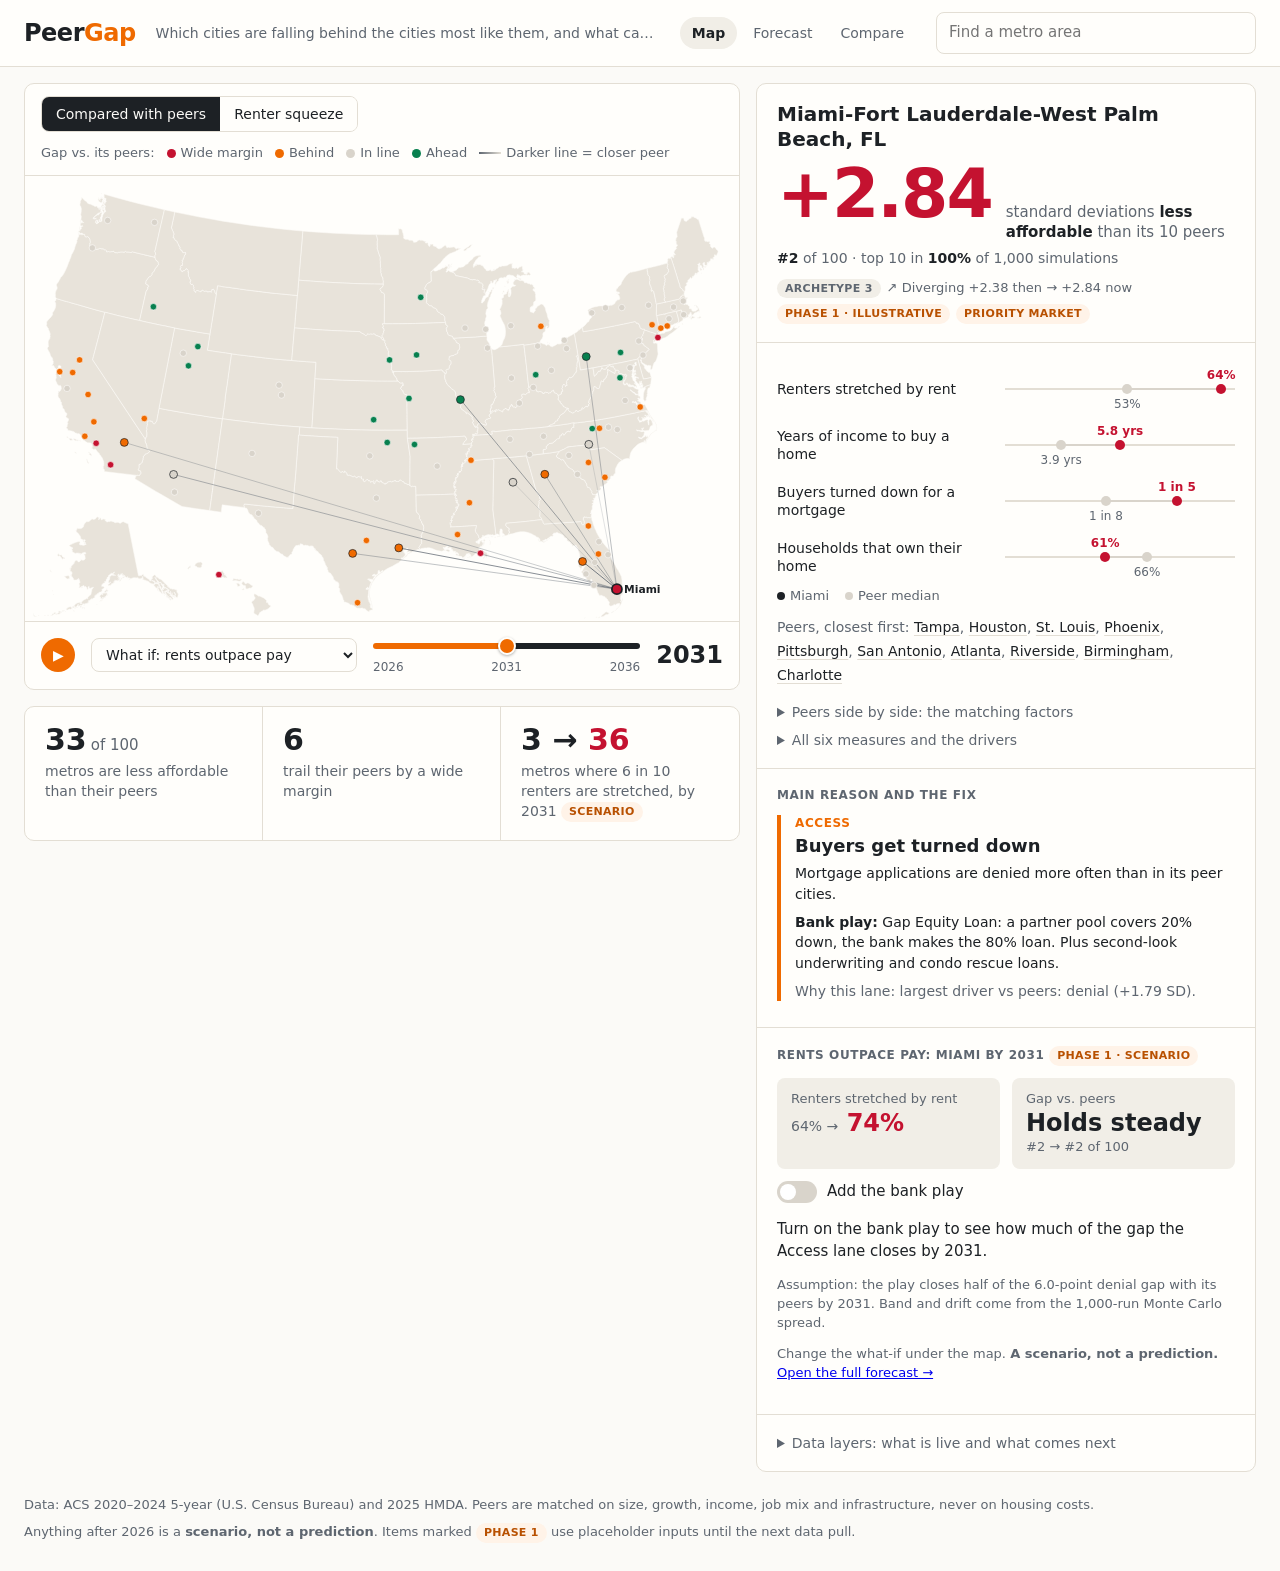
==== commit ed8e18f4: "feat: peer lines, compare page, map-based forecast, simulation Q&A - Map: clicking a city draws thin" ====
--- a/index.html
+++ b/index.html
@@ -60,42 +60,66 @@
 footer a{color:var(--muted)}
 main>*,.card,.card>*{min-width:0}
 @media (max-width:860px){header{flex-wrap:wrap;position:static;padding:12px 16px}main{padding-left:16px!important;padding-right:16px!important}.tag{white-space:normal;flex-basis:100%}.search{flex-basis:100%}.search input{width:100%;max-width:none}}
-
-main{display:grid;grid-template-columns:minmax(0,1fr) 500px;gap:16px;padding:16px 24px 8px;align-items:start}
-.left{display:grid;gap:16px;min-width:0}
+:root{--blue:#2F6DB5}
+:root[data-theme="dark"]{--blue:#6FA3E0}
 .maptop{display:flex;align-items:center;justify-content:space-between;gap:12px;padding:12px 16px;border-bottom:1px solid var(--line);flex-wrap:wrap}
 .seg{display:inline-flex;border:1px solid var(--line);border-radius:8px;overflow:hidden}
 .seg button{font:inherit;font-size:14px;padding:7px 14px;border:0;background:var(--surface);color:var(--ink);cursor:pointer}
 .seg button[aria-pressed="true"]{background:var(--ink);color:var(--bg)}
 .legend{display:flex;align-items:center;gap:12px;font-size:13px;color:var(--muted);flex-wrap:wrap}
 .legend i{display:inline-block;width:9px;height:9px;border-radius:50%;margin-right:5px;vertical-align:-1px}
+.legend i.ln{width:22px;height:2px;border-radius:0;vertical-align:3px;background:linear-gradient(90deg,var(--muted),var(--line))}
 .mapwrap{position:relative;padding:8px 8px 0}
 svg.map{width:100%;height:auto;display:block}
 .state{fill:var(--land);stroke:var(--bg);stroke-width:.8}
-.dot{stroke:var(--surface);stroke-width:.8;cursor:pointer;transition:r .15s}
+.dot{stroke:var(--surface);stroke-width:.8;cursor:pointer}
 .dot:hover{stroke:var(--ink);stroke-width:1.2}
+.dot.peer{stroke:var(--ink);stroke-width:1}
 .dot.sel{stroke:var(--ink);stroke-width:2.5}
+.peerline{stroke:var(--muted);stroke-width:1.3;stroke-linecap:round}
 .lbl{font:700 15px Inter,system-ui,sans-serif;fill:var(--ink);paint-order:stroke;stroke:var(--surface);stroke-width:4px;pointer-events:none}
 .timebar{display:grid;grid-template-columns:auto auto 1fr auto;gap:16px;align-items:center;padding:12px 16px;border-top:1px solid var(--line)}
 .playbtn{width:34px;height:34px;border-radius:50%;border:0;background:var(--orange);color:#fff;font-size:14px;cursor:pointer;display:grid;place-items:center}
 .ticks{display:flex;justify-content:space-between;font-size:12px;color:var(--muted);margin-top:4px}
 .year{font:800 24px/1 Archivo,system-ui,sans-serif;font-variant-numeric:tabular-nums;min-width:62px;text-align:right}
+.hero{display:flex;align-items:baseline;flex-wrap:wrap;gap:4px 14px;margin:10px 0 6px}
+.big{font:800 68px/0.95 Archivo,system-ui,sans-serif;letter-spacing:-2px;font-variant-numeric:tabular-nums}
+.herotext{font-size:15px;line-height:1.35;color:var(--muted);max-width:24ch}
+.herotext b{color:var(--ink)}
+.chips{display:flex;flex-wrap:wrap;gap:6px}
+.chips button{font:inherit;font-size:13px;padding:4px 10px;border-radius:999px;border:1px solid var(--line);background:var(--surface);color:var(--ink);cursor:pointer}
+.chips button:hover{border-color:var(--orange)}
+.scrollx{overflow-x:auto}
+.badge.pr{background:var(--sel);color:var(--orange-ink)}
+.chart h3{margin:0 0 4px;font:700 16px/1.3 Archivo,system-ui,sans-serif}
+.chart p{margin:0 0 8px;font-size:13px;color:var(--muted)}
+.chart{padding:14px 20px 8px}
+svg.c{width:100%;height:auto;display:block;font:12px Inter,system-ui,sans-serif}
+.ax{stroke:var(--line)}.axt{fill:var(--muted)}
+.band{opacity:.16}.line{fill:none;stroke-width:2.2}
+.play{fill:none;stroke:var(--green);stroke-width:2.2;stroke-dasharray:6 4}
+.zero{stroke:var(--muted);stroke-dasharray:3 4}.cur{stroke:var(--orange);stroke-width:1.5}
+.pt{stroke:var(--surface);stroke-width:2}.ptp{fill:var(--green);stroke:var(--surface);stroke-width:2}
+.lab{fill:var(--ink);font-weight:600}.labp{fill:var(--green);font-weight:600}.labm{fill:var(--muted)}
+@media (max-width:700px){.timebar{grid-template-columns:auto 1fr auto}.timebar .what{grid-column:1/-1}.big{font-size:54px}}
+
+main{display:grid;grid-template-columns:minmax(0,1fr) 500px;gap:16px;padding:16px 24px 8px;align-items:start}
+.left{display:grid;gap:16px;min-width:0}
 .kpis{display:grid;grid-template-columns:repeat(3,1fr)}
 .kpi{padding:18px 20px;border-right:1px solid var(--line)}
 .kpi:last-child{border-right:0}
 .kpi .n{font:800 30px/1 Archivo,system-ui,sans-serif;font-variant-numeric:tabular-nums}
 .kpi .n small{font:400 15px/1 Inter,system-ui,sans-serif;color:var(--muted);margin-left:4px}
 .kpi p{margin:6px 0 0;color:var(--muted);font-size:14px;max-width:30ch}
-.rail{display:grid;gap:0}
 .rail>section{padding:18px 20px;border-bottom:1px solid var(--line)}
 .rail>section:last-child{border-bottom:0}
 .name{font:700 20px/1.25 Archivo,system-ui,sans-serif;margin:0;overflow-wrap:anywhere}
-.sub{color:var(--muted);font-size:14px;margin:4px 0 0}
+.sub{color:var(--muted);font-size:14px;margin:2px 0 0}
 .sub b{color:var(--ink)}
 .meta{display:flex;flex-wrap:wrap;gap:6px;margin-top:10px;align-items:center;font-size:13px;color:var(--muted)}
 .rows{display:grid;grid-template-columns:minmax(150px,1fr) 1.1fr;gap:12px 18px;align-items:center;margin-top:6px}
 .rows .l{font-size:14px;line-height:1.3}
-.db{position:relative;height:30px}
+.db{position:relative;height:44px}
 .db .tr{position:absolute;left:0;right:0;top:21px;height:2px;background:var(--line)}
 .db .seg2{position:absolute;top:21px;height:2px;background:var(--dot)}
 .db .pt{position:absolute;top:17px;width:10px;height:10px;border-radius:50%;transform:translateX(-50%)}
@@ -103,10 +127,10 @@
 .db .v.me{font-weight:700}
 .key{font-size:13px;color:var(--muted);margin-top:8px;display:flex;gap:16px}
 .key i{display:inline-block;width:8px;height:8px;border-radius:50%;margin-right:5px}
-.twins{font-size:14px;color:var(--muted);margin-top:10px;line-height:1.7}
-.twins button{all:unset;cursor:pointer;color:var(--ink);text-decoration:underline;text-decoration-color:var(--line);text-underline-offset:3px}
-.twins button:hover{text-decoration-color:var(--ink)}
-.twins button:focus-visible{outline:2px solid var(--orange)}
+.peers{font-size:14px;color:var(--muted);margin-top:10px;line-height:1.7}
+.peers button{all:unset;cursor:pointer;color:var(--ink);text-decoration:underline;text-decoration-color:var(--line);text-underline-offset:3px}
+.peers button:hover{text-decoration-color:var(--ink)}
+.peers button:focus-visible{outline:2px solid var(--orange)}
 .fix{border-left:4px solid var(--orange);padding-left:14px}
 .fix .lane{color:var(--orange);font-size:12px;font-weight:700;letter-spacing:.6px;text-transform:uppercase}
 .fix h4{margin:2px 0 6px;font:700 18px/1.3 Archivo,system-ui,sans-serif}
@@ -114,33 +138,31 @@
 .tiles{display:grid;grid-template-columns:1fr 1fr;gap:12px;margin:12px 0}
 .tile{background:var(--chip);border-radius:8px;padding:12px 14px}
 .tile .k{font-size:13px;color:var(--muted)}
-.tile .big{font:800 24px/1.2 Archivo,system-ui,sans-serif;font-variant-numeric:tabular-nums}
-.tile .big small{font:400 14px/1 Inter,system-ui,sans-serif;color:var(--muted)}
+.tile .bg{font:800 24px/1.2 Archivo,system-ui,sans-serif;font-variant-numeric:tabular-nums}
+.tile .bg small{font:400 14px/1 Inter,system-ui,sans-serif;color:var(--muted)}
 .tile .s{font-size:13px;color:var(--muted);font-variant-numeric:tabular-nums}
 .result{margin:10px 0 4px;font-size:15px}
-details{margin-top:0}
 summary{cursor:pointer;font-size:14px;color:var(--muted)}
+details+details{margin-top:8px}
 .layers{width:100%;border-collapse:collapse;font-size:13px;margin-top:8px}
 .layers td{padding:5px 4px;border-bottom:1px solid var(--line);vertical-align:top}
 .layers td:last-child{text-align:right;white-space:nowrap}
 .ok{color:var(--green);font-weight:600}
-.scrollx{overflow-x:auto;margin:0 -4px}
-.pt{border-collapse:collapse;font-size:12px;font-variant-numeric:tabular-nums;white-space:nowrap;width:100%}
-.pt th{font-weight:600;color:var(--muted);text-align:right;padding:5px 6px;border-bottom:1px solid var(--line)}
-.pt td{text-align:right;padding:5px 6px;border-bottom:1px solid var(--line)}
-.pt th:first-child,.pt td:first-child{text-align:left}
-.pt tr.me td{font-weight:700;background:var(--sel)}
-.pt tr.med td{color:var(--muted);font-style:italic}
-details+details{margin-top:8px}
+.pt2{border-collapse:collapse;font-size:12px;font-variant-numeric:tabular-nums;white-space:nowrap;width:100%}
+.pt2 th{font-weight:600;color:var(--muted);text-align:right;padding:5px 6px;border-bottom:1px solid var(--line)}
+.pt2 td{text-align:right;padding:5px 6px;border-bottom:1px solid var(--line)}
+.pt2 th:first-child,.pt2 td:first-child{text-align:left}
+.pt2 tr.me td{font-weight:700;background:var(--sel)}
+.pt2 tr.med td{color:var(--muted);font-style:italic}
 @media (max-width:1100px){main{grid-template-columns:1fr}}
-@media (max-width:700px){.rows{grid-template-columns:1fr;gap:2px 0}.rows .l{margin-top:10px}.tiles{grid-template-columns:1fr}.maptop{padding:10px 12px}.kpis{grid-template-columns:1fr}.kpi{border-right:0;border-bottom:1px solid var(--line)}.timebar{grid-template-columns:auto 1fr auto}.timebar .what{grid-column:1/-1}}
+@media (max-width:700px){.rows{grid-template-columns:1fr;gap:2px 0}.rows .l{margin-top:10px}.tiles{grid-template-columns:1fr}.maptop{padding:10px 12px}.kpis{grid-template-columns:1fr}.kpi{border-right:0;border-bottom:1px solid var(--line)}}
 </style>
 </head>
 <body>
 <header>
   <a class="word" href="index.html">Peer<b>Gap</b></a>
   <span class="tag">Which cities are falling behind the cities most like them, and what can a bank do about it?</span>
-  <nav><a href="index.html" aria-current="page">Map</a><a href="forecast.html">Forecast</a><a href="legacy.html">Classic view</a></nav>
+  <nav><a href="index.html" aria-current="page">Map</a><a href="forecast.html">Forecast</a><a href="compare.html">Compare</a></nav>
   <div class="search"><label class="sr" for="q">Find a metro area</label><input id="q" type="search" placeholder="Find a metro area" autocomplete="off"><ul id="hits" role="listbox"></ul></div>
 </header>
 <main>
@@ -148,12 +170,12 @@
     <div class="card">
       <div class="maptop">
         <div class="seg" role="group" aria-label="Map colouring">
-          <button id="mode-twins" aria-pressed="true">Compared with twins</button>
+          <button id="mode-peers" aria-pressed="true">Compared with peers</button>
           <button id="mode-squeeze" aria-pressed="false">Renter squeeze</button>
         </div>
         <div class="legend" id="legend"></div>
       </div>
-      <div class="mapwrap"><svg class="map" id="map" viewBox="0 0 975 610" role="img" aria-label="Map of the 100 largest U.S. metros"></svg></div>
+      <div class="mapwrap"><svg class="map" id="map" role="img" aria-label="Map of the 100 largest U.S. metros; click one to see its peers"></svg></div>
       <div class="timebar">
         <button class="playbtn" id="play" aria-label="Play the scenario">&#9654;</button>
         <select id="whatif" class="what" aria-label="What-if scenario"></select>
@@ -166,9 +188,8 @@
   <div class="card rail" id="rail"></div>
 </main>
 <footer>
-  <span>Data: ACS 2020–2024 5-year (U.S. Census Bureau) and 2025 HMDA. Twins are matched on size, growth, income, job mix and infrastructure, never on housing costs.</span>
+  <span>Data: ACS 2020–2024 5-year (U.S. Census Bureau) and 2025 HMDA. Peers are matched on size, growth, income, job mix and infrastructure, never on housing costs.</span>
   <span>Anything after 2026 is a <b>scenario, not a prediction</b>. Items marked <span class="badge p1">Phase 1</span> use placeholder inputs until the next data pull.</span>
-  <a href="legacy.html">Classic view</a>
 </footer>
 <script>// https://d3js.org v7.9.0 Copyright 2010-2023 Mike Bostock
 !function(t,n){"object"==typeof exports&&"undefined"!=typeof module?n(exports):"function"==typeof define&&define.amd?define(["exports"],n):n((t="undefined"!=typeof globalThis?globalThis:t||self).d3=t.d3||{})}(this,(function(t){"use strict";function n(t,n){return null==t||null==n?NaN:t<n?-1:t>n?1:t>=n?0:NaN}function e(t,n){return null==t||null==n?NaN:n<t?-1:n>t?1:n>=t?0:NaN}function r(t){let r,o,a;function u(t,n,e=0,i=t.length){if(e<i){if(0!==r(n,n))return i;do{const r=e+i>>>1;o(t[r],n)<0?e=r+1:i=r}while(e<i)}return e}return 2!==t.length?(r=n,o=(e,r)=>n(t(e),r),a=(n,e)=>t(n)-e):(r=t===n||t===e?t:i,o=t,a=t),{left:u,center:function(t,n,e=0,r=t.length){const i=u(t,n,e,r-1);return i>e&&a(t[i-1],n)>-a(t[i],n)?i-1:i},right:function(t,n,e=0,i=t.length){if(e<i){if(0!==r(n,n))return i;do{const r=e+i>>>1;o(t[r],n)<=0?e=r+1:i=r}while(e<i)}return e}}}function i(){return 0}function o(t){return null===t?NaN:+t}const a=r(n),u=a.right,c=a.left,f=r(o).center;var s=u;const l=d(y),h=d((function(t){const n=y(t);return(t,e,r,i,o)=>{n(t,e,(r<<=2)+0,(i<<=2)+0,o<<=2),n(t,e,r+1,i+1,o),n(t,e,r+2,i+2,o),n(t,e,r+3,i+3,o)}}));function d(t){return function(n,e,r=e){if(!((e=+e)>=0))throw new RangeError("invalid rx");if(!((r=+r)>=0))throw new RangeError("invalid ry");let{data:i,width:o,height:a}=n;if(!((o=Math.floor(o))>=0))throw new RangeError("invalid width");if(!((a=Math.floor(void 0!==a?a:i.length/o))>=0))throw new RangeError("invalid height");if(!o||!a||!e&&!r)return n;const u=e&&t(e),c=r&&t(r),f=i.slice();return u&&c?(p(u,f,i,o,a),p(u,i,f,o,a),p(u,f,i,o,a),g(c,i,f,o,a),g(c,f,i,o,a),g(c,i,f,o,a)):u?(p(u,i,f,o,a),p(u,f,i,o,a),p(u,i,f,o,a)):c&&(g(c,i,f,o,a),g(c,f,i,o,a),g(c,i,f,o,a)),n}}function p(t,n,e,r,i){for(let o=0,a=r*i;o<a;)t(n,e,o,o+=r,1)}function g(t,n,e,r,i){for(let o=0,a=r*i;o<r;++o)t(n,e,o,o+a,r)}function y(t){const n=Math.floor(t);if(n===t)return function(t){const n=2*t+1;return(e,r,i,o,a)=>{if(!((o-=a)>=i))return;let u=t*r[i];const c=a*t;for(let t=i,n=i+c;t<n;t+=a)u+=r[Math.min(o,t)];for(let t=i,f=o;t<=f;t+=a)u+=r[Math.min(o,t+c)],e[t]=u/n,u-=r[Math.max(i,t-c)]}}(t);const e=t-n,r=2*t+1;return(t,i,o,a,u)=>{if(!((a-=u)>=o))return;let c=n*i[o];const f=u*n,s=f+u;for(let t=o,n=o+f;t<n;t+=u)c+=i[Math.min(a,t)];for(let n=o,l=a;n<=l;n+=u)c+=i[Math.min(a,n+f)],t[n]=(c+e*(i[Math.max(o,n-s)]+i[Math.min(a,n+s)]))/r,c-=i[Math.max(o,n-f)]}}function v(t,n){let e=0;if(void 0===n)for(let n of t)null!=n&&(n=+n)>=n&&++e;else{let r=-1;for(let i of t)null!=(i=n(i,++r,t))&&(i=+i)>=i&&++e}return e}function _(t){return 0|t.length}function b(t){return!(t>0)}function m(t){return"object"!=typeof t||"length"in t?t:Array.from(t)}function x(t,n){let e,r=0,i=0,o=0;if(void 0===n)for(let n of t)null!=n&&(n=+n)>=n&&(e=n-i,i+=e/++r,o+=e*(n-i));else{let a=-1;for(let u of t)null!=(u=n(u,++a,t))&&(u=+u)>=u&&(e=u-i,i+=e/++r,o+=e*(u-i))}if(r>1)return o/(r-1)}function w(t,n){const e=x(t,n);return e?Math.sqrt(e):e}function M(t,n){let e,r;if(void 0===n)for(const n of t)null!=n&&(void 0===e?n>=n&&(e=r=n):(e>n&&(e=n),r<n&&(r=n)));else{let i=-1;for(let o of t)null!=(o=n(o,++i,t))&&(void 0===e?o>=o&&(e=r=o):(e>o&&(e=o),r<o&&(r=o)))}return[e,r]}class T{constructor(){this._partials=new Float64Array(32),this._n=0}add(t){const n=this._partials;let e=0;for(let r=0;r<this._n&&r<32;r++){const i=n[r],o=t+i,a=Math.abs(t)<Math.abs(i)?t-(o-i):i-(o-t);a&&(n[e++]=a),t=o}return n[e]=t,this._n=e+1,this}valueOf(){const t=this._partials;let n,e,r,i=this._n,o=0;if(i>0){for(o=t[--i];i>0&&(n=o,e=t[--i],o=n+e,r=e-(o-n),!r););i>0&&(r<0&&t[i-1]<0||r>0&&t[i-1]>0)&&(e=2*r,n=o+e,e==n-o&&(o=n))}return o}}class InternMap extends Map{constructor(t,n=N){if(super(),Object.defineProperties(this,{_intern:{value:new Map},_key:{value:n}}),null!=t)for(const[n,e]of t)this.set(n,e)}get(t){return super.get(A(this,t))}has(t){return super.has(A(this,t))}set(t,n){return super.set(S(this,t),n)}delete(t){return super.delete(E(this,t))}}class InternSet extends Set{constructor(t,n=N){if(super(),Object.defineProperties(this,{_intern:{value:new Map},_key:{value:n}}),null!=t)for(const n of t)this.add(n)}has(t){return super.has(A(this,t))}add(t){return super.add(S(this,t))}delete(t){return super.delete(E(this,t))}}function A({_intern:t,_key:n},e){const r=n(e);return t.has(r)?t.get(r):e}function S({_intern:t,_key:n},e){const r=n(e);return t.has(r)?t.get(r):(t.set(r,e),e)}function E({_intern:t,_key:n},e){const r=n(e);return t.has(r)&&(e=t.get(r),t.delete(r)),e}function N(t){return null!==t&&"object"==typeof t?t.valueOf():t}function k(t){return t}function C(t,...n){return F(t,k,k,n)}function P(t,...n){return F(t,Array.from,k,n)}function z(t,n){for(let e=1,r=n.length;e<r;++e)t=t.flatMap((t=>t.pop().map((([n,e])=>[...t,n,e]))));return t}function $(t,n,...e){return F(t,k,n,e)}function D(t,n,...e){return F(t,Array.from,n,e)}function R(t){if(1!==t.length)throw new Error("duplicate key");return t[0]}function F(t,n,e,r){return function t(i,o){if(o>=r.length)return e(i);const a=new InternMap,u=r[o++];let c=-1;for(const t of i){const n=u(t,++c,i),e=a.get(n);e?e.push(t):a.set(n,[t])}for(const[n,e]of a)a.set(n,t(e,o));return n(a)}(t,0)}function q(t,n){return Array.from(n,(n=>t[n]))}function U(t,...n){if("function"!=typeof t[Symbol.iterator])throw new TypeError("values is not iterable");t=Array.from(t);let[e]=n;if(e&&2!==e.length||n.length>1){const r=Uint32Array.from(t,((t,n)=>n));return n.length>1?(n=n.map((n=>t.map(n))),r.sort(((t,e)=>{for(const r of n){const n=O(r[t],r[e]);if(n)return n}}))):(e=t.map(e),r.sort(((t,n)=>O(e[t],e[n])))),q(t,r)}return t.sort(I(e))}function I(t=n){if(t===n)return O;if("function"!=typeof t)throw new TypeError("compare is not a function");return(n,e)=>{const r=t(n,e);return r||0===r?r:(0===t(e,e))-(0===t(n,n))}}function O(t,n){return(null==t||!(t>=t))-(null==n||!(n>=n))||(t<n?-1:t>n?1:0)}var B=Array.prototype.slice;function Y(t){return()=>t}const L=Math.sqrt(50),j=Math.sqrt(10),H=Math.sqrt(2);function X(t,n,e){const r=(n-t)/Math.max(0,e),i=Math.floor(Math.log10(r)),o=r/Math.pow(10,i),a=o>=L?10:o>=j?5:o>=H?2:1;let u,c,f;return i<0?(f=Math.pow(10,-i)/a,u=Math.round(t*f),c=Math.round(n*f),u/f<t&&++u,c/f>n&&--c,f=-f):(f=Math.pow(10,i)*a,u=Math.round(t/f),c=Math.round(n/f),u*f<t&&++u,c*f>n&&--c),c<u&&.5<=e&&e<2?X(t,n,2*e):[u,c,f]}function G(t,n,e){if(!((e=+e)>0))return[];if((t=+t)===(n=+n))return[t];const r=n<t,[i,o,a]=r?X(n,t,e):X(t,n,e);if(!(o>=i))return[];const u=o-i+1,c=new Array(u);if(r)if(a<0)for(let t=0;t<u;++t)c[t]=(o-t)/-a;else for(let t=0;t<u;++t)c[t]=(o-t)*a;else if(a<0)for(let t=0;t<u;++t)c[t]=(i+t)/-a;else for(let t=0;t<u;++t)c[t]=(i+t)*a;return c}function V(t,n,e){return X(t=+t,n=+n,e=+e)[2]}function W(t,n,e){e=+e;const r=(n=+n)<(t=+t),i=r?V(n,t,e):V(t,n,e);return(r?-1:1)*(i<0?1/-i:i)}function Z(t,n,e){let r;for(;;){const i=V(t,n,e);if(i===r||0===i||!isFinite(i))return[t,n];i>0?(t=Math.floor(t/i)*i,n=Math.ceil(n/i)*i):i<0&&(t=Math.ceil(t*i)/i,n=Math.floor(n*i)/i),r=i}}function K(t){return Math.max(1,Math.ceil(Math.log(v(t))/Math.LN2)+1)}function Q(){var t=k,n=M,e=K;function r(r){Array.isArray(r)||(r=Array.from(r));var i,o,a,u=r.length,c=new Array(u);for(i=0;i<u;++i)c[i]=t(r[i],i,r);var f=n(c),l=f[0],h=f[1],d=e(c,l,h);if(!Array.isArray(d)){const t=h,e=+d;if(n===M&&([l,h]=Z(l,h,e)),(d=G(l,h,e))[0]<=l&&(a=V(l,h,e)),d[d.length-1]>=h)if(t>=h&&n===M){const t=V(l,h,e);isFinite(t)&&(t>0?h=(Math.floor(h/t)+1)*t:t<0&&(h=(Math.ceil(h*-t)+1)/-t))}else d.pop()}for(var p=d.length,g=0,y=p;d[g]<=l;)++g;for(;d[y-1]>h;)--y;(g||y<p)&&(d=d.slice(g,y),p=y-g);var v,_=new Array(p+1);for(i=0;i<=p;++i)(v=_[i]=[]).x0=i>0?d[i-1]:l,v.x1=i<p?d[i]:h;if(isFinite(a)){if(a>0)for(i=0;i<u;++i)null!=(o=c[i])&&l<=o&&o<=h&&_[Math.min(p,Math.floor((o-l)/a))].push(r[i]);else if(a<0)for(i=0;i<u;++i)if(null!=(o=c[i])&&l<=o&&o<=h){const t=Math.floor((l-o)*a);_[Math.min(p,t+(d[t]<=o))].push(r[i])}}else for(i=0;i<u;++i)null!=(o=c[i])&&l<=o&&o<=h&&_[s(d,o,0,p)].push(r[i]);return _}return r.value=function(n){return arguments.length?(t="function"==typeof n?n:Y(n),r):t},r.domain=function(t){return arguments.length?(n="function"==typeof t?t:Y([t[0],t[1]]),r):n},r.thresholds=function(t){return arguments.length?(e="function"==typeof t?t:Y(Array.isArray(t)?B.call(t):t),r):e},r}function J(t,n){let e;if(void 0===n)for(const n of t)null!=n&&(e<n||void 0===e&&n>=n)&&(e=n);else{let r=-1;for(let i of t)null!=(i=n(i,++r,t))&&(e<i||void 0===e&&i>=i)&&(e=i)}return e}function tt(t,n){let e,r=-1,i=-1;if(void 0===n)for(const n of t)++i,null!=n&&(e<n||void 0===e&&n>=n)&&(e=n,r=i);else for(let o of t)null!=(o=n(o,++i,t))&&(e<o||void 0===e&&o>=o)&&(e=o,r=i);return r}function nt(t,n){let e;if(void 0===n)for(const n of t)null!=n&&(e>n||void 0===e&&n>=n)&&(e=n);else{let r=-1;for(let i of t)null!=(i=n(i,++r,t))&&(e>i||void 0===e&&i>=i)&&(e=i)}return e}function et(t,n){let e,r=-1,i=-1;if(void 0===n)for(const n of t)++i,null!=n&&(e>n||void 0===e&&n>=n)&&(e=n,r=i);else for(let o of t)null!=(o=n(o,++i,t))&&(e>o||void 0===e&&o>=o)&&(e=o,r=i);return r}function rt(t,n,e=0,r=1/0,i){if(n=Math.floor(n),e=Math.floor(Math.max(0,e)),r=Math.floor(Math.min(t.length-1,r)),!(e<=n&&n<=r))return t;for(i=void 0===i?O:I(i);r>e;){if(r-e>600){const o=r-e+1,a=n-e+1,u=Math.log(o),c=.5*Math.exp(2*u/3),f=.5*Math.sqrt(u*c*(o-c)/o)*(a-o/2<0?-1:1);rt(t,n,Math.max(e,Math.floor(n-a*c/o+f)),Math.min(r,Math.floor(n+(o-a)*c/o+f)),i)}const o=t[n];let a=e,u=r;for(it(t,e,n),i(t[r],o)>0&&it(t,e,r);a<u;){for(it(t,a,u),++a,--u;i(t[a],o)<0;)++a;for(;i(t[u],o)>0;)--u}0===i(t[e],o)?it(t,e,u):(++u,it(t,u,r)),u<=n&&(e=u+1),n<=u&&(r=u-1)}return t}function it(t,n,e){const r=t[n];t[n]=t[e],t[e]=r}function ot(t,e=n){let r,i=!1;if(1===e.length){let o;for(const a of t){const t=e(a);(i?n(t,o)>0:0===n(t,t))&&(r=a,o=t,i=!0)}}else for(const n of t)(i?e(n,r)>0:0===e(n,n))&&(r=n,i=!0);return r}function at(t,n,e){if(t=Float64Array.from(function*(t,n){if(void 0===n)for(let n of t)null!=n&&(n=+n)>=n&&(yield n);else{let e=-1;for(let r of t)null!=(r=n(r,++e,t))&&(r=+r)>=r&&(yield r)}}(t,e)),(r=t.length)&&!isNaN(n=+n)){if(n<=0||r<2)return nt(t);if(n>=1)return J(t);var r,i=(r-1)*n,o=Math.floor(i),a=J(rt(t,o).subarray(0,o+1));return a+(nt(t.subarray(o+1))-a)*(i-o)}}function ut(t,n,e=o){if((r=t.length)&&!isNaN(n=+n)){if(n<=0||r<2)return+e(t[0],0,t);if(n>=1)return+e(t[r-1],r-1,t);var r,i=(r-1)*n,a=Math.floor(i),u=+e(t[a],a,t);return u+(+e(t[a+1],a+1,t)-u)*(i-a)}}function ct(t,n,e=o){if(!isNaN(n=+n)){if(r=Float64Array.from(t,((n,r)=>o(e(t[r],r,t)))),n<=0)return et(r);if(n>=1)return tt(r);var r,i=Uint32Array.from(t,((t,n)=>n)),a=r.length-1,u=Math.floor(a*n);return rt(i,u,0,a,((t,n)=>O(r[t],r[n]))),(u=ot(i.subarray(0,u+1),(t=>r[t])))>=0?u:-1}}function ft(t){return Array.from(function*(t){for(const n of t)yield*n}(t))}function st(t,n){return[t,n]}function lt(t,n,e){t=+t,n=+n,e=(i=arguments.length)<2?(n=t,t=0,1):i<3?1:+e;for(var r=-1,i=0|Math.max(0,Math.ceil((n-t)/e)),o=new Array(i);++r<i;)o[r]=t+r*e;return o}function ht(t,e=n){if(1===e.length)return et(t,e);let r,i=-1,o=-1;for(const n of t)++o,(i<0?0===e(n,n):e(n,r)<0)&&(r=n,i=o);return i}var dt=pt(Math.random);function pt(t){return function(n,e=0,r=n.length){let i=r-(e=+e);for(;i;){const r=t()*i--|0,o=n[i+e];n[i+e]=n[r+e],n[r+e]=o}return n}}function gt(t){if(!(i=t.length))return[];for(var n=-1,e=nt(t,yt),r=new Array(e);++n<e;)for(var i,o=-1,a=r[n]=new Array(i);++o<i;)a[o]=t[o][n];return r}function yt(t){return t.length}function vt(t){return t instanceof InternSet?t:new InternSet(t)}function _t(t,n){const e=t[Symbol.iterator](),r=new Set;for(const t of n){const n=bt(t);if(r.has(n))continue;let i,o;for(;({value:i,done:o}=e.next());){if(o)return!1;const t=bt(i);if(r.add(t),Object.is(n,t))break}}return!0}function bt(t){return null!==t&&"object"==typeof t?t.valueOf():t}function mt(t){return t}var xt=1,wt=2,Mt=3,Tt=4,At=1e-6;function St(t){return"translate("+t+",0)"}function Et(t){return"translate(0,"+t+")"}function Nt(t){return n=>+t(n)}function kt(t,n){return n=Math.max(0,t.bandwidth()-2*n)/2,t.round()&&(n=Math.round(n)),e=>+t(e)+n}function Ct(){return!this.__axis}function Pt(t,n){var e=[],r=null,i=null,o=6,a=6,u=3,c="undefined"!=typeof window&&window.devicePixelRatio>1?0:.5,f=t===xt||t===Tt?-1:1,s=t===Tt||t===wt?"x":"y",l=t===xt||t===Mt?St:Et;function h(h){var d=null==r?n.ticks?n.ticks.apply(n,e):n.domain():r,p=null==i?n.tickFormat?n.tickFormat.apply(n,e):mt:i,g=Math.max(o,0)+u,y=n.range(),v=+y[0]+c,_=+y[y.length-1]+c,b=(n.bandwidth?kt:Nt)(n.copy(),c),m=h.selection?h.selection():h,x=m.selectAll(".domain").data([null]),w=m.selectAll(".tick").data(d,n).order(),M=w.exit(),T=w.enter().append("g").attr("class","tick"),A=w.select("line"),S=w.select("text");x=x.merge(x.enter().insert("path",".tick").attr("class","domain").attr("stroke","currentColor")),w=w.merge(T),A=A.merge(T.append("line").attr("stroke","currentColor").attr(s+"2",f*o)),S=S.merge(T.append("text").attr("fill","currentColor").attr(s,f*g).attr("dy",t===xt?"0em":t===Mt?"0.71em":"0.32em")),h!==m&&(x=x.transition(h),w=w.transition(h),A=A.transition(h),S=S.transition(h),M=M.transition(h).attr("opacity",At).attr("transform",(function(t){return isFinite(t=b(t))?l(t+c):this.getAttribute("transform")})),T.attr("opacity",At).attr("transform",(function(t){var n=this.parentNode.__axis;return l((n&&isFinite(n=n(t))?n:b(t))+c)}))),M.remove(),x.attr("d",t===Tt||t===wt?a?"M"+f*a+","+v+"H"+c+"V"+_+"H"+f*a:"M"+c+","+v+"V"+_:a?"M"+v+","+f*a+"V"+c+"H"+_+"V"+f*a:"M"+v+","+c+"H"+_),w.attr("opacity",1).attr("transform",(function(t){return l(b(t)+c)})),A.attr(s+"2",f*o),S.attr(s,f*g).text(p),m.filter(Ct).attr("fill","none").attr("font-size",10).attr("font-family","sans-serif").attr("text-anchor",t===wt?"start":t===Tt?"end":"middle"),m.each((function(){this.__axis=b}))}return h.scale=function(t){return arguments.length?(n=t,h):n},h.ticks=function(){return e=Array.from(arguments),h},h.tickArguments=function(t){return arguments.length?(e=null==t?[]:Array.from(t),h):e.slice()},h.tickValues=function(t){return arguments.length?(r=null==t?null:Array.from(t),h):r&&r.slice()},h.tickFormat=function(t){return arguments.length?(i=t,h):i},h.tickSize=function(t){return arguments.length?(o=a=+t,h):o},h.tickSizeInner=function(t){return arguments.length?(o=+t,h):o},h.tickSizeOuter=function(t){return arguments.length?(a=+t,h):a},h.tickPadding=function(t){return arguments.length?(u=+t,h):u},h.offset=function(t){return arguments.length?(c=+t,h):c},h}var zt={value:()=>{}};function $t(){for(var t,n=0,e=arguments.length,r={};n<e;++n){if(!(t=arguments[n]+"")||t in r||/[\s.]/.test(t))throw new Error("illegal type: "+t);r[t]=[]}return new Dt(r)}function Dt(t){this._=t}function Rt(t,n){for(var e,r=0,i=t.length;r<i;++r)if((e=t[r]).name===n)return e.value}function Ft(t,n,e){for(var r=0,i=t.length;r<i;++r)if(t[r].name===n){t[r]=zt,t=t.slice(0,r).concat(t.slice(r+1));break}return null!=e&&t.push({name:n,value:e}),t}Dt.prototype=$t.prototype={constructor:Dt,on:function(t,n){var e,r,i=this._,o=(r=i,(t+"").trim().split(/^|\s+/).map((function(t){var n="",e=t.indexOf(".");if(e>=0&&(n=t.slice(e+1),t=t.slice(0,e)),t&&!r.hasOwnProperty(t))throw new Error("unknown type: "+t);return{type:t,name:n}}))),a=-1,u=o.length;if(!(arguments.length<2)){if(null!=n&&"function"!=typeof n)throw new Error("invalid callback: "+n);for(;++a<u;)if(e=(t=o[a]).type)i[e]=Ft(i[e],t.name,n);else if(null==n)for(e in i)i[e]=Ft(i[e],t.name,null);return this}for(;++a<u;)if((e=(t=o[a]).type)&&(e=Rt(i[e],t.name)))return e},copy:function(){var t={},n=this._;for(var e in n)t[e]=n[e].slice();return new Dt(t)},call:function(t,n){if((e=arguments.length-2)>0)for(var e,r,i=new Array(e),o=0;o<e;++o)i[o]=arguments[o+2];if(!this._.hasOwnProperty(t))throw new Error("unknown type: "+t);for(o=0,e=(r=this._[t]).length;o<e;++o)r[o].value.apply(n,i)},apply:function(t,n,e){if(!this._.hasOwnProperty(t))throw new Error("unknown type: "+t);for(var r=this._[t],i=0,o=r.length;i<o;++i)r[i].value.apply(n,e)}};var qt="http://www.w3.org/1999/xhtml",Ut={svg:"http://www.w3.org/2000/svg",xhtml:qt,xlink:"http://www.w3.org/1999/xlink",xml:"http://www.w3.org/XML/1998/namespace",xmlns:"http://www.w3.org/2000/xmlns/"};function It(t){var n=t+="",e=n.indexOf(":");return e>=0&&"xmlns"!==(n=t.slice(0,e))&&(t=t.slice(e+1)),Ut.hasOwnProperty(n)?{space:Ut[n],local:t}:t}function Ot(t){return function(){var n=this.ownerDocument,e=this.namespaceURI;return e===qt&&n.documentElement.namespaceURI===qt?n.createElement(t):n.createElementNS(e,t)}}function Bt(t){return function(){return this.ownerDocument.createElementNS(t.space,t.local)}}function Yt(t){var n=It(t);return(n.local?Bt:Ot)(n)}function Lt(){}function jt(t){return null==t?Lt:function(){return this.querySelector(t)}}function Ht(t){return null==t?[]:Array.isArray(t)?t:Array.from(t)}function Xt(){return[]}function Gt(t){return null==t?Xt:function(){return this.querySelectorAll(t)}}function Vt(t){return function(){return this.matches(t)}}function Wt(t){return function(n){return n.matches(t)}}var Zt=Array.prototype.find;function Kt(){return this.firstElementChild}var Qt=Array.prototype.filter;function Jt(){return Array.from(this.children)}function tn(t){return new Array(t.length)}function nn(t,n){this.ownerDocument=t.ownerDocument,this.namespaceURI=t.namespaceURI,this._next=null,this._parent=t,this.__data__=n}function en(t,n,e,r,i,o){for(var a,u=0,c=n.length,f=o.length;u<f;++u)(a=n[u])?(a.__data__=o[u],r[u]=a):e[u]=new nn(t,o[u]);for(;u<c;++u)(a=n[u])&&(i[u]=a)}function rn(t,n,e,r,i,o,a){var u,c,f,s=new Map,l=n.length,h=o.length,d=new Array(l);for(u=0;u<l;++u)(c=n[u])&&(d[u]=f=a.call(c,c.__data__,u,n)+"",s.has(f)?i[u]=c:s.set(f,c));for(u=0;u<h;++u)f=a.call(t,o[u],u,o)+"",(c=s.get(f))?(r[u]=c,c.__data__=o[u],s.delete(f)):e[u]=new nn(t,o[u]);for(u=0;u<l;++u)(c=n[u])&&s.get(d[u])===c&&(i[u]=c)}function on(t){return t.__data__}function an(t){return"object"==typeof t&&"length"in t?t:Array.from(t)}function un(t,n){return t<n?-1:t>n?1:t>=n?0:NaN}function cn(t){return function(){this.removeAttribute(t)}}function fn(t){return function(){this.removeAttributeNS(t.space,t.local)}}function sn(t,n){return function(){this.setAttribute(t,n)}}function ln(t,n){return function(){this.setAttributeNS(t.space,t.local,n)}}function hn(t,n){return function(){var e=n.apply(this,arguments);null==e?this.removeAttribute(t):this.setAttribute(t,e)}}function dn(t,n){return function(){var e=n.apply(this,arguments);null==e?this.removeAttributeNS(t.space,t.local):this.setAttributeNS(t.space,t.local,e)}}function pn(t){return t.ownerDocument&&t.ownerDocument.defaultView||t.document&&t||t.defaultView}function gn(t){return function(){this.style.removeProperty(t)}}function yn(t,n,e){return function(){this.style.setProperty(t,n,e)}}function vn(t,n,e){return function(){var r=n.apply(this,arguments);null==r?this.style.removeProperty(t):this.style.setProperty(t,r,e)}}function _n(t,n){return t.style.getPropertyValue(n)||pn(t).getComputedStyle(t,null).getPropertyValue(n)}function bn(t){return function(){delete this[t]}}function mn(t,n){return function(){this[t]=n}}function xn(t,n){return function(){var e=n.apply(this,arguments);null==e?delete this[t]:this[t]=e}}function wn(t){return t.trim().split(/^|\s+/)}function Mn(t){return t.classList||new Tn(t)}function Tn(t){this._node=t,this._names=wn(t.getAttribute("class")||"")}function An(t,n){for(var e=Mn(t),r=-1,i=n.length;++r<i;)e.add(n[r])}function Sn(t,n){for(var e=Mn(t),r=-1,i=n.length;++r<i;)e.remove(n[r])}function En(t){return function(){An(this,t)}}function Nn(t){return function(){Sn(this,t)}}function kn(t,n){return function(){(n.apply(this,arguments)?An:Sn)(this,t)}}function Cn(){this.textContent=""}function Pn(t){return function(){this.textContent=t}}function zn(t){return function(){var n=t.apply(this,arguments);this.textContent=null==n?"":n}}function $n(){this.innerHTML=""}function Dn(t){return function(){this.innerHTML=t}}function Rn(t){return function(){var n=t.apply(this,arguments);this.innerHTML=null==n?"":n}}function Fn(){this.nextSibling&&this.parentNode.appendChild(this)}function qn(){this.previousSibling&&this.parentNode.insertBefore(this,this.parentNode.firstChild)}function Un(){return null}function In(){var t=this.parentNode;t&&t.removeChild(this)}function On(){var t=this.cloneNode(!1),n=this.parentNode;return n?n.insertBefore(t,this.nextSibling):t}function Bn(){var t=this.cloneNode(!0),n=this.parentNode;return n?n.insertBefore(t,this.nextSibling):t}function Yn(t){return function(){var n=this.__on;if(n){for(var e,r=0,i=-1,o=n.length;r<o;++r)e=n[r],t.type&&e.type!==t.type||e.name!==t.name?n[++i]=e:this.removeEventListener(e.type,e.listener,e.options);++i?n.length=i:delete this.__on}}}function Ln(t,n,e){return function(){var r,i=this.__on,o=function(t){return function(n){t.call(this,n,this.__data__)}}(n);if(i)for(var a=0,u=i.length;a<u;++a)if((r=i[a]).type===t.type&&r.name===t.name)return this.removeEventListener(r.type,r.listener,r.options),this.addEventListener(r.type,r.listener=o,r.options=e),void(r.value=n);this.addEventListener(t.type,o,e),r={type:t.type,name:t.name,value:n,listener:o,options:e},i?i.push(r):this.__on=[r]}}function jn(t,n,e){var r=pn(t),i=r.CustomEvent;"function"==typeof i?i=new i(n,e):(i=r.document.createEvent("Event"),e?(i.initEvent(n,e.bubbles,e.cancelable),i.detail=e.detail):i.initEvent(n,!1,!1)),t.dispatchEvent(i)}function Hn(t,n){return function(){return jn(this,t,n)}}function Xn(t,n){return function(){return jn(this,t,n.apply(this,arguments))}}nn.prototype={constructor:nn,appendChild:function(t){return this._parent.insertBefore(t,this._next)},insertBefore:function(t,n){return this._parent.insertBefore(t,n)},querySelector:function(t){return this._parent.querySelector(t)},querySelectorAll:function(t){return this._parent.querySelectorAll(t)}},Tn.prototype={add:function(t){this._names.indexOf(t)<0&&(this._names.push(t),this._node.setAttribute("class",this._names.join(" ")))},remove:function(t){var n=this._names.indexOf(t);n>=0&&(this._names.splice(n,1),this._node.setAttribute("class",this._names.join(" ")))},contains:function(t){return this._names.indexOf(t)>=0}};var Gn=[null];function Vn(t,n){this._groups=t,this._parents=n}function Wn(){return new Vn([[document.documentElement]],Gn)}function Zn(t){return"string"==typeof t?new Vn([[document.querySelector(t)]],[document.documentElement]):new Vn([[t]],Gn)}Vn.prototype=Wn.prototype={constructor:Vn,select:function(t){"function"!=typeof t&&(t=jt(t));for(var n=this._groups,e=n.length,r=new Array(e),i=0;i<e;++i)for(var o,a,u=n[i],c=u.length,f=r[i]=new Array(c),s=0;s<c;++s)(o=u[s])&&(a=t.call(o,o.__data__,s,u))&&("__data__"in o&&(a.__data__=o.__data__),f[s]=a);return new Vn(r,this._parents)},selectAll:function(t){t="function"==typeof t?function(t){return function(){return Ht(t.apply(this,arguments))}}(t):Gt(t);for(var n=this._groups,e=n.length,r=[],i=[],o=0;o<e;++o)for(var a,u=n[o],c=u.length,f=0;f<c;++f)(a=u[f])&&(r.push(t.call(a,a.__data__,f,u)),i.push(a));return new Vn(r,i)},selectChild:function(t){return this.select(null==t?Kt:function(t){return function(){return Zt.call(this.children,t)}}("function"==typeof t?t:Wt(t)))},selectChildren:function(t){return this.selectAll(null==t?Jt:function(t){return function(){return Qt.call(this.children,t)}}("function"==typeof t?t:Wt(t)))},filter:function(t){"function"!=typeof t&&(t=Vt(t));for(var n=this._groups,e=n.length,r=new Array(e),i=0;i<e;++i)for(var o,a=n[i],u=a.length,c=r[i]=[],f=0;f<u;++f)(o=a[f])&&t.call(o,o.__data__,f,a)&&c.push(o);return new Vn(r,this._parents)},data:function(t,n){if(!arguments.length)return Array.from(this,on);var e=n?rn:en,r=this._parents,i=this._groups;"function"!=typeof t&&(t=function(t){return function(){return t}}(t));for(var o=i.length,a=new Array(o),u=new Array(o),c=new Array(o),f=0;f<o;++f){var s=r[f],l=i[f],h=l.length,d=an(t.call(s,s&&s.__data__,f,r)),p=d.length,g=u[f]=new Array(p),y=a[f]=new Array(p);e(s,l,g,y,c[f]=new Array(h),d,n);for(var v,_,b=0,m=0;b<p;++b)if(v=g[b]){for(b>=m&&(m=b+1);!(_=y[m])&&++m<p;);v._next=_||null}}return(a=new Vn(a,r))._enter=u,a._exit=c,a},enter:function(){return new Vn(this._enter||this._groups.map(tn),this._parents)},exit:function(){return new Vn(this._exit||this._groups.map(tn),this._parents)},join:function(t,n,e){var r=this.enter(),i=this,o=this.exit();return"function"==typeof t?(r=t(r))&&(r=r.selection()):r=r.append(t+""),null!=n&&(i=n(i))&&(i=i.selection()),null==e?o.remove():e(o),r&&i?r.merge(i).order():i},merge:function(t){for(var n=t.selection?t.selection():t,e=this._groups,r=n._groups,i=e.length,o=r.length,a=Math.min(i,o),u=new Array(i),c=0;c<a;++c)for(var f,s=e[c],l=r[c],h=s.length,d=u[c]=new Array(h),p=0;p<h;++p)(f=s[p]||l[p])&&(d[p]=f);for(;c<i;++c)u[c]=e[c];return new Vn(u,this._parents)},selection:function(){return this},order:function(){for(var t=this._groups,n=-1,e=t.length;++n<e;)for(var r,i=t[n],o=i.length-1,a=i[o];--o>=0;)(r=i[o])&&(a&&4^r.compareDocumentPosition(a)&&a.parentNode.insertBefore(r,a),a=r);return this},sort:function(t){function n(n,e){return n&&e?t(n.__data__,e.__data__):!n-!e}t||(t=un);for(var e=this._groups,r=e.length,i=new Array(r),o=0;o<r;++o){for(var a,u=e[o],c=u.length,f=i[o]=new Array(c),s=0;s<c;++s)(a=u[s])&&(f[s]=a);f.sort(n)}return new Vn(i,this._parents).order()},call:function(){var t=arguments[0];return arguments[0]=this,t.apply(null,arguments),this},nodes:function(){return Array.from(this)},node:function(){for(var t=this._groups,n=0,e=t.length;n<e;++n)for(var r=t[n],i=0,o=r.length;i<o;++i){var a=r[i];if(a)return a}return null},size:function(){let t=0;for(const n of this)++t;return t},empty:function(){return!this.node()},each:function(t){for(var n=this._groups,e=0,r=n.length;e<r;++e)for(var i,o=n[e],a=0,u=o.length;a<u;++a)(i=o[a])&&t.call(i,i.__data__,a,o);return this},attr:function(t,n){var e=It(t);if(arguments.length<2){var r=this.node();return e.local?r.getAttributeNS(e.space,e.local):r.getAttribute(e)}return this.each((null==n?e.local?fn:cn:"function"==typeof n?e.local?dn:hn:e.local?ln:sn)(e,n))},style:function(t,n,e){return arguments.length>1?this.each((null==n?gn:"function"==typeof n?vn:yn)(t,n,null==e?"":e)):_n(this.node(),t)},property:function(t,n){return arguments.length>1?this.each((null==n?bn:"function"==typeof n?xn:mn)(t,n)):this.node()[t]},classed:function(t,n){var e=wn(t+"");if(arguments.length<2){for(var r=Mn(this.node()),i=-1,o=e.length;++i<o;)if(!r.contains(e[i]))return!1;return!0}return this.each(("function"==typeof n?kn:n?En:Nn)(e,n))},text:function(t){return arguments.length?this.each(null==t?Cn:("function"==typeof t?zn:Pn)(t)):this.node().textContent},html:function(t){return arguments.length?this.each(null==t?$n:("function"==typeof t?Rn:Dn)(t)):this.node().innerHTML},raise:function(){return this.each(Fn)},lower:function(){return this.each(qn)},append:function(t){var n="function"==typeof t?t:Yt(t);return this.select((function(){return this.appendChild(n.apply(this,arguments))}))},insert:function(t,n){var e="function"==typeof t?t:Yt(t),r=null==n?Un:"function"==typeof n?n:jt(n);return this.select((function(){return this.insertBefore(e.apply(this,arguments),r.apply(this,arguments)||null)}))},remove:function(){return this.each(In)},clone:function(t){return this.select(t?Bn:On)},datum:function(t){return arguments.length?this.property("__data__",t):this.node().__data__},on:function(t,n,e){var r,i,o=function(t){return t.trim().split(/^|\s+/).map((function(t){var n="",e=t.indexOf(".");return e>=0&&(n=t.slice(e+1),t=t.slice(0,e)),{type:t,name:n}}))}(t+""),a=o.length;if(!(arguments.length<2)){for(u=n?Ln:Yn,r=0;r<a;++r)this.each(u(o[r],n,e));return this}var u=this.node().__on;if(u)for(var c,f=0,s=u.length;f<s;++f)for(r=0,c=u[f];r<a;++r)if((i=o[r]).type===c.type&&i.name===c.name)return c.value},dispatch:function(t,n){return this.each(("function"==typeof n?Xn:Hn)(t,n))},[Symbol.iterator]:function*(){for(var t=this._groups,n=0,e=t.length;n<e;++n)for(var r,i=t[n],o=0,a=i.length;o<a;++o)(r=i[o])&&(yield r)}};var Kn=0;function Qn(){return new Jn}function Jn(){this._="@"+(++Kn).toString(36)}function te(t){let n;for(;n=t.sourceEvent;)t=n;return t}function ne(t,n){if(t=te(t),void 0===n&&(n=t.currentTarget),n){var e=n.ownerSVGElement||n;if(e.createSVGPoint){var r=e.createSVGPoint();return r.x=t.clientX,r.y=t.clientY,[(r=r.matrixTransform(n.getScreenCTM().inverse())).x,r.y]}if(n.getBoundingClientRect){var i=n.getBoundingClientRect();return[t.clientX-i.left-n.clientLeft,t.clientY-i.top-n.clientTop]}}return[t.pageX,t.pageY]}Jn.prototype=Qn.prototype={constructor:Jn,get:function(t){for(var n=this._;!(n in t);)if(!(t=t.parentNode))return;return t[n]},set:function(t,n){return t[this._]=n},remove:function(t){return this._ in t&&delete t[this._]},toString:function(){return this._}};const ee={passive:!1},re={capture:!0,passive:!1};function ie(t){t.stopImmediatePropagation()}function oe(t){t.preventDefault(),t.stopImmediatePropagation()}function ae(t){var n=t.document.documentElement,e=Zn(t).on("dragstart.drag",oe,re);"onselectstart"in n?e.on("selectstart.drag",oe,re):(n.__noselect=n.style.MozUserSelect,n.style.MozUserSelect="none")}function ue(t,n){var e=t.document.documentElement,r=Zn(t).on("dragstart.drag",null);n&&(r.on("click.drag",oe,re),setTimeout((function(){r.on("click.drag",null)}),0)),"onselectstart"in e?r.on("selectstart.drag",null):(e.style.MozUserSelect=e.__noselect,delete e.__noselect)}var ce=t=>()=>t;function fe(t,{sourceEvent:n,subject:e,target:r,identifier:i,active:o,x:a,y:u,dx:c,dy:f,dispatch:s}){Object.defineProperties(this,{type:{value:t,enumerable:!0,configurable:!0},sourceEvent:{value:n,enumerable:!0,configurable:!0},subject:{value:e,enumerable:!0,configurable:!0},target:{value:r,enumerable:!0,configurable:!0},identifier:{value:i,enumerable:!0,configurable:!0},active:{value:o,enumerable:!0,configurable:!0},x:{value:a,enumerable:!0,configurable:!0},y:{value:u,enumerable:!0,configurable:!0},dx:{value:c,enumerable:!0,configurable:!0},dy:{value:f,enumerable:!0,configurable:!0},_:{value:s}})}function se(t){return!t.ctrlKey&&!t.button}function le(){return this.parentNode}function he(t,n){return null==n?{x:t.x,y:t.y}:n}function de(){return navigator.maxTouchPoints||"ontouchstart"in this}function pe(t,n,e){t.prototype=n.prototype=e,e.constructor=t}function ge(t,n){var e=Object.create(t.prototype);for(var r in n)e[r]=n[r];return e}function ye(){}fe.prototype.on=function(){var t=this._.on.apply(this._,arguments);return t===this._?this:t};var ve=.7,_e=1/ve,be="\\s*([+-]?\\d+)\\s*",me="\\s*([+-]?(?:\\d*\\.)?\\d+(?:[eE][+-]?\\d+)?)\\s*",xe="\\s*([+-]?(?:\\d*\\.)?\\d+(?:[eE][+-]?\\d+)?)%\\s*",we=/^#([0-9a-f]{3,8})$/,Me=new RegExp(`^rgb\\(${be},${be},${be}\\)$`),Te=new RegExp(`^rgb\\(${xe},${xe},${xe}\\)$`),Ae=new RegExp(`^rgba\\(${be},${be},${be},${me}\\)$`),Se=new RegExp(`^rgba\\(${xe},${xe},${xe},${me}\\)$`),Ee=new RegExp(`^hsl\\(${me},${xe},${xe}\\)$`),Ne=new RegExp(`^hsla\\(${me},${xe},${xe},${me}\\)$`),ke={aliceblue:15792383,antiquewhite:16444375,aqua:65535,aquamarine:8388564,azure:15794175,beige:16119260,bisque:16770244,black:0,blanchedalmond:16772045,blue:255,blueviolet:9055202,brown:10824234,burlywood:14596231,cadetblue:6266528,chartreuse:8388352,chocolate:13789470,coral:16744272,cornflowerblue:6591981,cornsilk:16775388,crimson:14423100,cyan:65535,darkblue:139,darkcyan:35723,darkgoldenrod:12092939,darkgray:11119017,darkgreen:25600,darkgrey:11119017,darkkhaki:12433259,darkmagenta:9109643,darkolivegreen:5597999,darkorange:16747520,darkorchid:10040012,darkred:9109504,darksalmon:15308410,darkseagreen:9419919,darkslateblue:4734347,darkslategray:3100495,darkslategrey:3100495,darkturquoise:52945,darkviolet:9699539,deeppink:16716947,deepskyblue:49151,dimgray:6908265,dimgrey:6908265,dodgerblue:2003199,firebrick:11674146,floralwhite:16775920,forestgreen:2263842,fuchsia:16711935,gainsboro:14474460,ghostwhite:16316671,gold:16766720,goldenrod:14329120,gray:8421504,green:32768,greenyellow:11403055,grey:8421504,honeydew:15794160,hotpink:16738740,indianred:13458524,indigo:4915330,ivory:16777200,khaki:15787660,lavender:15132410,lavenderblush:16773365,lawngreen:8190976,lemonchiffon:16775885,lightblue:11393254,lightcoral:15761536,lightcyan:14745599,lightgoldenrodyellow:16448210,lightgray:13882323,lightgreen:9498256,lightgrey:13882323,lightpink:16758465,lightsalmon:16752762,lightseagreen:2142890,lightskyblue:8900346,lightslategray:7833753,lightslategrey:7833753,lightsteelblue:11584734,lightyellow:16777184,lime:65280,limegreen:3329330,linen:16445670,magenta:16711935,maroon:8388608,mediumaquamarine:6737322,mediumblue:205,mediumorchid:12211667,mediumpurple:9662683,mediumseagreen:3978097,mediumslateblue:8087790,mediumspringgreen:64154,mediumturquoise:4772300,mediumvioletred:13047173,midnightblue:1644912,mintcream:16121850,mistyrose:16770273,moccasin:16770229,navajowhite:16768685,navy:128,oldlace:16643558,olive:8421376,olivedrab:7048739,orange:16753920,orangered:16729344,orchid:14315734,palegoldenrod:15657130,palegreen:10025880,paleturquoise:11529966,palevioletred:14381203,papayawhip:16773077,peachpuff:16767673,peru:13468991,pink:16761035,plum:14524637,powderblue:11591910,purple:8388736,rebeccapurple:6697881,red:16711680,rosybrown:12357519,royalblue:4286945,saddlebrown:9127187,salmon:16416882,sandybrown:16032864,seagreen:3050327,seashell:16774638,sienna:10506797,silver:12632256,skyblue:8900331,slateblue:6970061,slategray:7372944,slategrey:7372944,snow:16775930,springgreen:65407,steelblue:4620980,tan:13808780,teal:32896,thistle:14204888,tomato:16737095,turquoise:4251856,violet:15631086,wheat:16113331,white:16777215,whitesmoke:16119285,yellow:16776960,yellowgreen:10145074};function Ce(){return this.rgb().formatHex()}function Pe(){return this.rgb().formatRgb()}function ze(t){var n,e;return t=(t+"").trim().toLowerCase(),(n=we.exec(t))?(e=n[1].length,n=parseInt(n[1],16),6===e?$e(n):3===e?new qe(n>>8&15|n>>4&240,n>>4&15|240&n,(15&n)<<4|15&n,1):8===e?De(n>>24&255,n>>16&255,n>>8&255,(255&n)/255):4===e?De(n>>12&15|n>>8&240,n>>8&15|n>>4&240,n>>4&15|240&n,((15&n)<<4|15&n)/255):null):(n=Me.exec(t))?new qe(n[1],n[2],n[3],1):(n=Te.exec(t))?new qe(255*n[1]/100,255*n[2]/100,255*n[3]/100,1):(n=Ae.exec(t))?De(n[1],n[2],n[3],n[4]):(n=Se.exec(t))?De(255*n[1]/100,255*n[2]/100,255*n[3]/100,n[4]):(n=Ee.exec(t))?Le(n[1],n[2]/100,n[3]/100,1):(n=Ne.exec(t))?Le(n[1],n[2]/100,n[3]/100,n[4]):ke.hasOwnProperty(t)?$e(ke[t]):"transparent"===t?new qe(NaN,NaN,NaN,0):null}function $e(t){return new qe(t>>16&255,t>>8&255,255&t,1)}function De(t,n,e,r){return r<=0&&(t=n=e=NaN),new qe(t,n,e,r)}function Re(t){return t instanceof ye||(t=ze(t)),t?new qe((t=t.rgb()).r,t.g,t.b,t.opacity):new qe}function Fe(t,n,e,r){return 1===arguments.length?Re(t):new qe(t,n,e,null==r?1:r)}function qe(t,n,e,r){this.r=+t,this.g=+n,this.b=+e,this.opacity=+r}function Ue(){return`#${Ye(this.r)}${Ye(this.g)}${Ye(this.b)}`}function Ie(){const t=Oe(this.opacity);return`${1===t?"rgb(":"rgba("}${Be(this.r)}, ${Be(this.g)}, ${Be(this.b)}${1===t?")":`, ${t})`}`}function Oe(t){return isNaN(t)?1:Math.max(0,Math.min(1,t))}function Be(t){return Math.max(0,Math.min(255,Math.round(t)||0))}function Ye(t){return((t=Be(t))<16?"0":"")+t.toString(16)}function Le(t,n,e,r){return r<=0?t=n=e=NaN:e<=0||e>=1?t=n=NaN:n<=0&&(t=NaN),new Xe(t,n,e,r)}function je(t){if(t instanceof Xe)return new Xe(t.h,t.s,t.l,t.opacity);if(t instanceof ye||(t=ze(t)),!t)return new Xe;if(t instanceof Xe)return t;var n=(t=t.rgb()).r/255,e=t.g/255,r=t.b/255,i=Math.min(n,e,r),o=Math.max(n,e,r),a=NaN,u=o-i,c=(o+i)/2;return u?(a=n===o?(e-r)/u+6*(e<r):e===o?(r-n)/u+2:(n-e)/u+4,u/=c<.5?o+i:2-o-i,a*=60):u=c>0&&c<1?0:a,new Xe(a,u,c,t.opacity)}function He(t,n,e,r){return 1===arguments.length?je(t):new Xe(t,n,e,null==r?1:r)}function Xe(t,n,e,r){this.h=+t,this.s=+n,this.l=+e,this.opacity=+r}function Ge(t){return(t=(t||0)%360)<0?t+360:t}function Ve(t){return Math.max(0,Math.min(1,t||0))}function We(t,n,e){return 255*(t<60?n+(e-n)*t/60:t<180?e:t<240?n+(e-n)*(240-t)/60:n)}pe(ye,ze,{copy(t){return Object.assign(new this.constructor,this,t)},displayable(){return this.rgb().displayable()},hex:Ce,formatHex:Ce,formatHex8:function(){return this.rgb().formatHex8()},formatHsl:function(){return je(this).formatHsl()},formatRgb:Pe,toString:Pe}),pe(qe,Fe,ge(ye,{brighter(t){return t=null==t?_e:Math.pow(_e,t),new qe(this.r*t,this.g*t,this.b*t,this.opacity)},darker(t){return t=null==t?ve:Math.pow(ve,t),new qe(this.r*t,this.g*t,this.b*t,this.opacity)},rgb(){return this},clamp(){return new qe(Be(this.r),Be(this.g),Be(this.b),Oe(this.opacity))},displayable(){return-.5<=this.r&&this.r<255.5&&-.5<=this.g&&this.g<255.5&&-.5<=this.b&&this.b<255.5&&0<=this.opacity&&this.opacity<=1},hex:Ue,formatHex:Ue,formatHex8:function(){return`#${Ye(this.r)}${Ye(this.g)}${Ye(this.b)}${Ye(255*(isNaN(this.opacity)?1:this.opacity))}`},formatRgb:Ie,toString:Ie})),pe(Xe,He,ge(ye,{brighter(t){return t=null==t?_e:Math.pow(_e,t),new Xe(this.h,this.s,this.l*t,this.opacity)},darker(t){return t=null==t?ve:Math.pow(ve,t),new Xe(this.h,this.s,this.l*t,this.opacity)},rgb(){var t=this.h%360+360*(this.h<0),n=isNaN(t)||isNaN(this.s)?0:this.s,e=this.l,r=e+(e<.5?e:1-e)*n,i=2*e-r;return new qe(We(t>=240?t-240:t+120,i,r),We(t,i,r),We(t<120?t+240:t-120,i,r),this.opacity)},clamp(){return new Xe(Ge(this.h),Ve(this.s),Ve(this.l),Oe(this.opacity))},displayable(){return(0<=this.s&&this.s<=1||isNaN(this.s))&&0<=this.l&&this.l<=1&&0<=this.opacity&&this.opacity<=1},formatHsl(){const t=Oe(this.opacity);return`${1===t?"hsl(":"hsla("}${Ge(this.h)}, ${100*Ve(this.s)}%, ${100*Ve(this.l)}%${1===t?")":`, ${t})`}`}}));const Ze=Math.PI/180,Ke=180/Math.PI,Qe=.96422,Je=1,tr=.82521,nr=4/29,er=6/29,rr=3*er*er,ir=er*er*er;function or(t){if(t instanceof ur)return new ur(t.l,t.a,t.b,t.opacity);if(t instanceof pr)return gr(t);t instanceof qe||(t=Re(t));var n,e,r=lr(t.r),i=lr(t.g),o=lr(t.b),a=cr((.2225045*r+.7168786*i+.0606169*o)/Je);return r===i&&i===o?n=e=a:(n=cr((.4360747*r+.3850649*i+.1430804*o)/Qe),e=cr((.0139322*r+.0971045*i+.7141733*o)/tr)),new ur(116*a-16,500*(n-a),200*(a-e),t.opacity)}function ar(t,n,e,r){return 1===arguments.length?or(t):new ur(t,n,e,null==r?1:r)}function ur(t,n,e,r){this.l=+t,this.a=+n,this.b=+e,this.opacity=+r}function cr(t){return t>ir?Math.pow(t,1/3):t/rr+nr}function fr(t){return t>er?t*t*t:rr*(t-nr)}function sr(t){return 255*(t<=.0031308?12.92*t:1.055*Math.pow(t,1/2.4)-.055)}function lr(t){return(t/=255)<=.04045?t/12.92:Math.pow((t+.055)/1.055,2.4)}function hr(t){if(t instanceof pr)return new pr(t.h,t.c,t.l,t.opacity);if(t instanceof ur||(t=or(t)),0===t.a&&0===t.b)return new pr(NaN,0<t.l&&t.l<100?0:NaN,t.l,t.opacity);var n=Math.atan2(t.b,t.a)*Ke;return new pr(n<0?n+360:n,Math.sqrt(t.a*t.a+t.b*t.b),t.l,t.opacity)}function dr(t,n,e,r){return 1===arguments.length?hr(t):new pr(t,n,e,null==r?1:r)}function pr(t,n,e,r){this.h=+t,this.c=+n,this.l=+e,this.opacity=+r}function gr(t){if(isNaN(t.h))return new ur(t.l,0,0,t.opacity);var n=t.h*Ze;return new ur(t.l,Math.cos(n)*t.c,Math.sin(n)*t.c,t.opacity)}pe(ur,ar,ge(ye,{brighter(t){return new ur(this.l+18*(null==t?1:t),this.a,this.b,this.opacity)},darker(t){return new ur(this.l-18*(null==t?1:t),this.a,this.b,this.opacity)},rgb(){var t=(this.l+16)/116,n=isNaN(this.a)?t:t+this.a/500,e=isNaN(this.b)?t:t-this.b/200;return new qe(sr(3.1338561*(n=Qe*fr(n))-1.6168667*(t=Je*fr(t))-.4906146*(e=tr*fr(e))),sr(-.9787684*n+1.9161415*t+.033454*e),sr(.0719453*n-.2289914*t+1.4052427*e),this.opacity)}})),pe(pr,dr,ge(ye,{brighter(t){return new pr(this.h,this.c,this.l+18*(null==t?1:t),this.opacity)},darker(t){return new pr(this.h,this.c,this.l-18*(null==t?1:t),this.opacity)},rgb(){return gr(this).rgb()}}));var yr=-.14861,vr=1.78277,_r=-.29227,br=-.90649,mr=1.97294,xr=mr*br,wr=mr*vr,Mr=vr*_r-br*yr;function Tr(t,n,e,r){return 1===arguments.length?function(t){if(t instanceof Ar)return new Ar(t.h,t.s,t.l,t.opacity);t instanceof qe||(t=Re(t));var n=t.r/255,e=t.g/255,r=t.b/255,i=(Mr*r+xr*n-wr*e)/(Mr+xr-wr),o=r-i,a=(mr*(e-i)-_r*o)/br,u=Math.sqrt(a*a+o*o)/(mr*i*(1-i)),c=u?Math.atan2(a,o)*Ke-120:NaN;return new Ar(c<0?c+360:c,u,i,t.opacity)}(t):new Ar(t,n,e,null==r?1:r)}function Ar(t,n,e,r){this.h=+t,this.s=+n,this.l=+e,this.opacity=+r}function Sr(t,n,e,r,i){var o=t*t,a=o*t;return((1-3*t+3*o-a)*n+(4-6*o+3*a)*e+(1+3*t+3*o-3*a)*r+a*i)/6}function Er(t){var n=t.length-1;return function(e){var r=e<=0?e=0:e>=1?(e=1,n-1):Math.floor(e*n),i=t[r],o=t[r+1],a=r>0?t[r-1]:2*i-o,u=r<n-1?t[r+2]:2*o-i;return Sr((e-r/n)*n,a,i,o,u)}}function Nr(t){var n=t.length;return function(e){var r=Math.floor(((e%=1)<0?++e:e)*n),i=t[(r+n-1)%n],o=t[r%n],a=t[(r+1)%n],u=t[(r+2)%n];return Sr((e-r/n)*n,i,o,a,u)}}pe(Ar,Tr,ge(ye,{brighter(t){return t=null==t?_e:Math.pow(_e,t),new Ar(this.h,this.s,this.l*t,this.opacity)},darker(t){return t=null==t?ve:Math.pow(ve,t),new Ar(this.h,this.s,this.l*t,this.opacity)},rgb(){var t=isNaN(this.h)?0:(this.h+120)*Ze,n=+this.l,e=isNaN(this.s)?0:this.s*n*(1-n),r=Math.cos(t),i=Math.sin(t);return new qe(255*(n+e*(yr*r+vr*i)),255*(n+e*(_r*r+br*i)),255*(n+e*(mr*r)),this.opacity)}}));var kr=t=>()=>t;function Cr(t,n){return function(e){return t+e*n}}function Pr(t,n){var e=n-t;return e?Cr(t,e>180||e<-180?e-360*Math.round(e/360):e):kr(isNaN(t)?n:t)}function zr(t){return 1==(t=+t)?$r:function(n,e){return e-n?function(t,n,e){return t=Math.pow(t,e),n=Math.pow(n,e)-t,e=1/e,function(r){return Math.pow(t+r*n,e)}}(n,e,t):kr(isNaN(n)?e:n)}}function $r(t,n){var e=n-t;return e?Cr(t,e):kr(isNaN(t)?n:t)}var Dr=function t(n){var e=zr(n);function r(t,n){var r=e((t=Fe(t)).r,(n=Fe(n)).r),i=e(t.g,n.g),o=e(t.b,n.b),a=$r(t.opacity,n.opacity);return function(n){return t.r=r(n),t.g=i(n),t.b=o(n),t.opacity=a(n),t+""}}return r.gamma=t,r}(1);function Rr(t){return function(n){var e,r,i=n.length,o=new Array(i),a=new Array(i),u=new Array(i);for(e=0;e<i;++e)r=Fe(n[e]),o[e]=r.r||0,a[e]=r.g||0,u[e]=r.b||0;return o=t(o),a=t(a),u=t(u),r.opacity=1,function(t){return r.r=o(t),r.g=a(t),r.b=u(t),r+""}}}var Fr=Rr(Er),qr=Rr(Nr);function Ur(t,n){n||(n=[]);var e,r=t?Math.min(n.length,t.length):0,i=n.slice();return function(o){for(e=0;e<r;++e)i[e]=t[e]*(1-o)+n[e]*o;return i}}function Ir(t){return ArrayBuffer.isView(t)&&!(t instanceof DataView)}function Or(t,n){var e,r=n?n.length:0,i=t?Math.min(r,t.length):0,o=new Array(i),a=new Array(r);for(e=0;e<i;++e)o[e]=Gr(t[e],n[e]);for(;e<r;++e)a[e]=n[e];return function(t){for(e=0;e<i;++e)a[e]=o[e](t);return a}}function Br(t,n){var e=new Date;return t=+t,n=+n,function(r){return e.setTime(t*(1-r)+n*r),e}}function Yr(t,n){return t=+t,n=+n,function(e){return t*(1-e)+n*e}}function Lr(t,n){var e,r={},i={};for(e in null!==t&&"object"==typeof t||(t={}),null!==n&&"object"==typeof n||(n={}),n)e in t?r[e]=Gr(t[e],n[e]):i[e]=n[e];return function(t){for(e in r)i[e]=r[e](t);return i}}var jr=/[-+]?(?:\d+\.?\d*|\.?\d+)(?:[eE][-+]?\d+)?/g,Hr=new RegExp(jr.source,"g");function Xr(t,n){var e,r,i,o=jr.lastIndex=Hr.lastIndex=0,a=-1,u=[],c=[];for(t+="",n+="";(e=jr.exec(t))&&(r=Hr.exec(n));)(i=r.index)>o&&(i=n.slice(o,i),u[a]?u[a]+=i:u[++a]=i),(e=e[0])===(r=r[0])?u[a]?u[a]+=r:u[++a]=r:(u[++a]=null,c.push({i:a,x:Yr(e,r)})),o=Hr.lastIndex;return o<n.length&&(i=n.slice(o),u[a]?u[a]+=i:u[++a]=i),u.length<2?c[0]?function(t){return function(n){return t(n)+""}}(c[0].x):function(t){return function(){return t}}(n):(n=c.length,function(t){for(var e,r=0;r<n;++r)u[(e=c[r]).i]=e.x(t);return u.join("")})}function Gr(t,n){var e,r=typeof n;return null==n||"boolean"===r?kr(n):("number"===r?Yr:"string"===r?(e=ze(n))?(n=e,Dr):Xr:n instanceof ze?Dr:n instanceof Date?Br:Ir(n)?Ur:Array.isArray(n)?Or:"function"!=typeof n.valueOf&&"function"!=typeof n.toString||isNaN(n)?Lr:Yr)(t,n)}function Vr(t,n){return t=+t,n=+n,function(e){return Math.round(t*(1-e)+n*e)}}var Wr,Zr=180/Math.PI,Kr={translateX:0,translateY:0,rotate:0,skewX:0,scaleX:1,scaleY:1};function Qr(t,n,e,r,i,o){var a,u,c;return(a=Math.sqrt(t*t+n*n))&&(t/=a,n/=a),(c=t*e+n*r)&&(e-=t*c,r-=n*c),(u=Math.sqrt(e*e+r*r))&&(e/=u,r/=u,c/=u),t*r<n*e&&(t=-t,n=-n,c=-c,a=-a),{translateX:i,translateY:o,rotate:Math.atan2(n,t)*Zr,skewX:Math.atan(c)*Zr,scaleX:a,scaleY:u}}function Jr(t,n,e,r){function i(t){return t.length?t.pop()+" ":""}return function(o,a){var u=[],c=[];return o=t(o),a=t(a),function(t,r,i,o,a,u){if(t!==i||r!==o){var c=a.push("translate(",null,n,null,e);u.push({i:c-4,x:Yr(t,i)},{i:c-2,x:Yr(r,o)})}else(i||o)&&a.push("translate("+i+n+o+e)}(o.translateX,o.translateY,a.translateX,a.translateY,u,c),function(t,n,e,o){t!==n?(t-n>180?n+=360:n-t>180&&(t+=360),o.push({i:e.push(i(e)+"rotate(",null,r)-2,x:Yr(t,n)})):n&&e.push(i(e)+"rotate("+n+r)}(o.rotate,a.rotate,u,c),function(t,n,e,o){t!==n?o.push({i:e.push(i(e)+"skewX(",null,r)-2,x:Yr(t,n)}):n&&e.push(i(e)+"skewX("+n+r)}(o.skewX,a.skewX,u,c),function(t,n,e,r,o,a){if(t!==e||n!==r){var u=o.push(i(o)+"scale(",null,",",null,")");a.push({i:u-4,x:Yr(t,e)},{i:u-2,x:Yr(n,r)})}else 1===e&&1===r||o.push(i(o)+"scale("+e+","+r+")")}(o.scaleX,o.scaleY,a.scaleX,a.scaleY,u,c),o=a=null,function(t){for(var n,e=-1,r=c.length;++e<r;)u[(n=c[e]).i]=n.x(t);return u.join("")}}}var ti=Jr((function(t){const n=new("function"==typeof DOMMatrix?DOMMatrix:WebKitCSSMatrix)(t+"");return n.isIdentity?Kr:Qr(n.a,n.b,n.c,n.d,n.e,n.f)}),"px, ","px)","deg)"),ni=Jr((function(t){return null==t?Kr:(Wr||(Wr=document.createElementNS("http://www.w3.org/2000/svg","g")),Wr.setAttribute("transform",t),(t=Wr.transform.baseVal.consolidate())?Qr((t=t.matrix).a,t.b,t.c,t.d,t.e,t.f):Kr)}),", ",")",")");function ei(t){return((t=Math.exp(t))+1/t)/2}var ri=function t(n,e,r){function i(t,i){var o,a,u=t[0],c=t[1],f=t[2],s=i[0],l=i[1],h=i[2],d=s-u,p=l-c,g=d*d+p*p;if(g<1e-12)a=Math.log(h/f)/n,o=function(t){return[u+t*d,c+t*p,f*Math.exp(n*t*a)]};else{var y=Math.sqrt(g),v=(h*h-f*f+r*g)/(2*f*e*y),_=(h*h-f*f-r*g)/(2*h*e*y),b=Math.log(Math.sqrt(v*v+1)-v),m=Math.log(Math.sqrt(_*_+1)-_);a=(m-b)/n,o=function(t){var r=t*a,i=ei(b),o=f/(e*y)*(i*function(t){return((t=Math.exp(2*t))-1)/(t+1)}(n*r+b)-function(t){return((t=Math.exp(t))-1/t)/2}(b));return[u+o*d,c+o*p,f*i/ei(n*r+b)]}}return o.duration=1e3*a*n/Math.SQRT2,o}return i.rho=function(n){var e=Math.max(.001,+n),r=e*e;return t(e,r,r*r)},i}(Math.SQRT2,2,4);function ii(t){return function(n,e){var r=t((n=He(n)).h,(e=He(e)).h),i=$r(n.s,e.s),o=$r(n.l,e.l),a=$r(n.opacity,e.opacity);return function(t){return n.h=r(t),n.s=i(t),n.l=o(t),n.opacity=a(t),n+""}}}var oi=ii(Pr),ai=ii($r);function ui(t){return function(n,e){var r=t((n=dr(n)).h,(e=dr(e)).h),i=$r(n.c,e.c),o=$r(n.l,e.l),a=$r(n.opacity,e.opacity);return function(t){return n.h=r(t),n.c=i(t),n.l=o(t),n.opacity=a(t),n+""}}}var ci=ui(Pr),fi=ui($r);function si(t){return function n(e){function r(n,r){var i=t((n=Tr(n)).h,(r=Tr(r)).h),o=$r(n.s,r.s),a=$r(n.l,r.l),u=$r(n.opacity,r.opacity);return function(t){return n.h=i(t),n.s=o(t),n.l=a(Math.pow(t,e)),n.opacity=u(t),n+""}}return e=+e,r.gamma=n,r}(1)}var li=si(Pr),hi=si($r);function di(t,n){void 0===n&&(n=t,t=Gr);for(var e=0,r=n.length-1,i=n[0],o=new Array(r<0?0:r);e<r;)o[e]=t(i,i=n[++e]);return function(t){var n=Math.max(0,Math.min(r-1,Math.floor(t*=r)));return o[n](t-n)}}var pi,gi,yi=0,vi=0,_i=0,bi=1e3,mi=0,xi=0,wi=0,Mi="object"==typeof performance&&performance.now?performance:Date,Ti="object"==typeof window&&window.requestAnimationFrame?window.requestAnimationFrame.bind(window):function(t){setTimeout(t,17)};function Ai(){return xi||(Ti(Si),xi=Mi.now()+wi)}function Si(){xi=0}function Ei(){this._call=this._time=this._next=null}function Ni(t,n,e){var r=new Ei;return r.restart(t,n,e),r}function ki(){Ai(),++yi;for(var t,n=pi;n;)(t=xi-n._time)>=0&&n._call.call(void 0,t),n=n._next;--yi}function Ci(){xi=(mi=Mi.now())+wi,yi=vi=0;try{ki()}finally{yi=0,function(){var t,n,e=pi,r=1/0;for(;e;)e._call?(r>e._time&&(r=e._time),t=e,e=e._next):(n=e._next,e._next=null,e=t?t._next=n:pi=n);gi=t,zi(r)}(),xi=0}}function Pi(){var t=Mi.now(),n=t-mi;n>bi&&(wi-=n,mi=t)}function zi(t){yi||(vi&&(vi=clearTimeout(vi)),t-xi>24?(t<1/0&&(vi=setTimeout(Ci,t-Mi.now()-wi)),_i&&(_i=clearInterval(_i))):(_i||(mi=Mi.now(),_i=setInterval(Pi,bi)),yi=1,Ti(Ci)))}function $i(t,n,e){var r=new Ei;return n=null==n?0:+n,r.restart((e=>{r.stop(),t(e+n)}),n,e),r}Ei.prototype=Ni.prototype={constructor:Ei,restart:function(t,n,e){if("function"!=typeof t)throw new TypeError("callback is not a function");e=(null==e?Ai():+e)+(null==n?0:+n),this._next||gi===this||(gi?gi._next=this:pi=this,gi=this),this._call=t,this._time=e,zi()},stop:function(){this._call&&(this._call=null,this._time=1/0,zi())}};var Di=$t("start","end","cancel","interrupt"),Ri=[],Fi=0,qi=1,Ui=2,Ii=3,Oi=4,Bi=5,Yi=6;function Li(t,n,e,r,i,o){var a=t.__transition;if(a){if(e in a)return}else t.__transition={};!function(t,n,e){var r,i=t.__transition;function o(t){e.state=qi,e.timer.restart(a,e.delay,e.time),e.delay<=t&&a(t-e.delay)}function a(o){var f,s,l,h;if(e.state!==qi)return c();for(f in i)if((h=i[f]).name===e.name){if(h.state===Ii)return $i(a);h.state===Oi?(h.state=Yi,h.timer.stop(),h.on.call("interrupt",t,t.__data__,h.index,h.group),delete i[f]):+f<n&&(h.state=Yi,h.timer.stop(),h.on.call("cancel",t,t.__data__,h.index,h.group),delete i[f])}if($i((function(){e.state===Ii&&(e.state=Oi,e.timer.restart(u,e.delay,e.time),u(o))})),e.state=Ui,e.on.call("start",t,t.__data__,e.index,e.group),e.state===Ui){for(e.state=Ii,r=new Array(l=e.tween.length),f=0,s=-1;f<l;++f)(h=e.tween[f].value.call(t,t.__data__,e.index,e.group))&&(r[++s]=h);r.length=s+1}}function u(n){for(var i=n<e.duration?e.ease.call(null,n/e.duration):(e.timer.restart(c),e.state=Bi,1),o=-1,a=r.length;++o<a;)r[o].call(t,i);e.state===Bi&&(e.on.call("end",t,t.__data__,e.index,e.group),c())}function c(){for(var r in e.state=Yi,e.timer.stop(),delete i[n],i)return;delete t.__transition}i[n]=e,e.timer=Ni(o,0,e.time)}(t,e,{name:n,index:r,group:i,on:Di,tween:Ri,time:o.time,delay:o.delay,duration:o.duration,ease:o.ease,timer:null,state:Fi})}function ji(t,n){var e=Xi(t,n);if(e.state>Fi)throw new Error("too late; already scheduled");return e}function Hi(t,n){var e=Xi(t,n);if(e.state>Ii)throw new Error("too late; already running");return e}function Xi(t,n){var e=t.__transition;if(!e||!(e=e[n]))throw new Error("transition not found");return e}function Gi(t,n){var e,r,i,o=t.__transition,a=!0;if(o){for(i in n=null==n?null:n+"",o)(e=o[i]).name===n?(r=e.state>Ui&&e.state<Bi,e.state=Yi,e.timer.stop(),e.on.call(r?"interrupt":"cancel",t,t.__data__,e.index,e.group),delete o[i]):a=!1;a&&delete t.__transition}}function Vi(t,n){var e,r;return function(){var i=Hi(this,t),o=i.tween;if(o!==e)for(var a=0,u=(r=e=o).length;a<u;++a)if(r[a].name===n){(r=r.slice()).splice(a,1);break}i.tween=r}}function Wi(t,n,e){var r,i;if("function"!=typeof e)throw new Error;return function(){var o=Hi(this,t),a=o.tween;if(a!==r){i=(r=a).slice();for(var u={name:n,value:e},c=0,f=i.length;c<f;++c)if(i[c].name===n){i[c]=u;break}c===f&&i.push(u)}o.tween=i}}function Zi(t,n,e){var r=t._id;return t.each((function(){var t=Hi(this,r);(t.value||(t.value={}))[n]=e.apply(this,arguments)})),function(t){return Xi(t,r).value[n]}}function Ki(t,n){var e;return("number"==typeof n?Yr:n instanceof ze?Dr:(e=ze(n))?(n=e,Dr):Xr)(t,n)}function Qi(t){return function(){this.removeAttribute(t)}}function Ji(t){return function(){this.removeAttributeNS(t.space,t.local)}}function to(t,n,e){var r,i,o=e+"";return function(){var a=this.getAttribute(t);return a===o?null:a===r?i:i=n(r=a,e)}}function no(t,n,e){var r,i,o=e+"";return function(){var a=this.getAttributeNS(t.space,t.local);return a===o?null:a===r?i:i=n(r=a,e)}}function eo(t,n,e){var r,i,o;return function(){var a,u,c=e(this);if(null!=c)return(a=this.getAttribute(t))===(u=c+"")?null:a===r&&u===i?o:(i=u,o=n(r=a,c));this.removeAttribute(t)}}function ro(t,n,e){var r,i,o;return function(){var a,u,c=e(this);if(null!=c)return(a=this.getAttributeNS(t.space,t.local))===(u=c+"")?null:a===r&&u===i?o:(i=u,o=n(r=a,c));this.removeAttributeNS(t.space,t.local)}}function io(t,n){var e,r;function i(){var i=n.apply(this,arguments);return i!==r&&(e=(r=i)&&function(t,n){return function(e){this.setAttributeNS(t.space,t.local,n.call(this,e))}}(t,i)),e}return i._value=n,i}function oo(t,n){var e,r;function i(){var i=n.apply(this,arguments);return i!==r&&(e=(r=i)&&function(t,n){return function(e){this.setAttribute(t,n.call(this,e))}}(t,i)),e}return i._value=n,i}function ao(t,n){return function(){ji(this,t).delay=+n.apply(this,arguments)}}function uo(t,n){return n=+n,function(){ji(this,t).delay=n}}function co(t,n){return function(){Hi(this,t).duration=+n.apply(this,arguments)}}function fo(t,n){return n=+n,function(){Hi(this,t).duration=n}}var so=Wn.prototype.constructor;function lo(t){return function(){this.style.removeProperty(t)}}var ho=0;function po(t,n,e,r){this._groups=t,this._parents=n,this._name=e,this._id=r}function go(t){return Wn().transition(t)}function yo(){return++ho}var vo=Wn.prototype;po.prototype=go.prototype={constructor:po,select:function(t){var n=this._name,e=this._id;"function"!=typeof t&&(t=jt(t));for(var r=this._groups,i=r.length,o=new Array(i),a=0;a<i;++a)for(var u,c,f=r[a],s=f.length,l=o[a]=new Array(s),h=0;h<s;++h)(u=f[h])&&(c=t.call(u,u.__data__,h,f))&&("__data__"in u&&(c.__data__=u.__data__),l[h]=c,Li(l[h],n,e,h,l,Xi(u,e)));return new po(o,this._parents,n,e)},selectAll:function(t){var n=this._name,e=this._id;"function"!=typeof t&&(t=Gt(t));for(var r=this._groups,i=r.length,o=[],a=[],u=0;u<i;++u)for(var c,f=r[u],s=f.length,l=0;l<s;++l)if(c=f[l]){for(var h,d=t.call(c,c.__data__,l,f),p=Xi(c,e),g=0,y=d.length;g<y;++g)(h=d[g])&&Li(h,n,e,g,d,p);o.push(d),a.push(c)}return new po(o,a,n,e)},selectChild:vo.selectChild,selectChildren:vo.selectChildren,filter:function(t){"function"!=typeof t&&(t=Vt(t));for(var n=this._groups,e=n.length,r=new Array(e),i=0;i<e;++i)for(var o,a=n[i],u=a.length,c=r[i]=[],f=0;f<u;++f)(o=a[f])&&t.call(o,o.__data__,f,a)&&c.push(o);return new po(r,this._parents,this._name,this._id)},merge:function(t){if(t._id!==this._id)throw new Error;for(var n=this._groups,e=t._groups,r=n.length,i=e.length,o=Math.min(r,i),a=new Array(r),u=0;u<o;++u)for(var c,f=n[u],s=e[u],l=f.length,h=a[u]=new Array(l),d=0;d<l;++d)(c=f[d]||s[d])&&(h[d]=c);for(;u<r;++u)a[u]=n[u];return new po(a,this._parents,this._name,this._id)},selection:function(){return new so(this._groups,this._parents)},transition:function(){for(var t=this._name,n=this._id,e=yo(),r=this._groups,i=r.length,o=0;o<i;++o)for(var a,u=r[o],c=u.length,f=0;f<c;++f)if(a=u[f]){var s=Xi(a,n);Li(a,t,e,f,u,{time:s.time+s.delay+s.duration,delay:0,duration:s.duration,ease:s.ease})}return new po(r,this._parents,t,e)},call:vo.call,nodes:vo.nodes,node:vo.node,size:vo.size,empty:vo.empty,each:vo.each,on:function(t,n){var e=this._id;return arguments.length<2?Xi(this.node(),e).on.on(t):this.each(function(t,n,e){var r,i,o=function(t){return(t+"").trim().split(/^|\s+/).every((function(t){var n=t.indexOf(".");return n>=0&&(t=t.slice(0,n)),!t||"start"===t}))}(n)?ji:Hi;return function(){var a=o(this,t),u=a.on;u!==r&&(i=(r=u).copy()).on(n,e),a.on=i}}(e,t,n))},attr:function(t,n){var e=It(t),r="transform"===e?ni:Ki;return this.attrTween(t,"function"==typeof n?(e.local?ro:eo)(e,r,Zi(this,"attr."+t,n)):null==n?(e.local?Ji:Qi)(e):(e.local?no:to)(e,r,n))},attrTween:function(t,n){var e="attr."+t;if(arguments.length<2)return(e=this.tween(e))&&e._value;if(null==n)return this.tween(e,null);if("function"!=typeof n)throw new Error;var r=It(t);return this.tween(e,(r.local?io:oo)(r,n))},style:function(t,n,e){var r="transform"==(t+="")?ti:Ki;return null==n?this.styleTween(t,function(t,n){var e,r,i;return function(){var o=_n(this,t),a=(this.style.removeProperty(t),_n(this,t));return o===a?null:o===e&&a===r?i:i=n(e=o,r=a)}}(t,r)).on("end.style."+t,lo(t)):"function"==typeof n?this.styleTween(t,function(t,n,e){var r,i,o;return function(){var a=_n(this,t),u=e(this),c=u+"";return null==u&&(this.style.removeProperty(t),c=u=_n(this,t)),a===c?null:a===r&&c===i?o:(i=c,o=n(r=a,u))}}(t,r,Zi(this,"style."+t,n))).each(function(t,n){var e,r,i,o,a="style."+n,u="end."+a;return function(){var c=Hi(this,t),f=c.on,s=null==c.value[a]?o||(o=lo(n)):void 0;f===e&&i===s||(r=(e=f).copy()).on(u,i=s),c.on=r}}(this._id,t)):this.styleTween(t,function(t,n,e){var r,i,o=e+"";return function(){var a=_n(this,t);return a===o?null:a===r?i:i=n(r=a,e)}}(t,r,n),e).on("end.style."+t,null)},styleTween:function(t,n,e){var r="style."+(t+="");if(arguments.length<2)return(r=this.tween(r))&&r._value;if(null==n)return this.tween(r,null);if("function"!=typeof n)throw new Error;return this.tween(r,function(t,n,e){var r,i;function o(){var o=n.apply(this,arguments);return o!==i&&(r=(i=o)&&function(t,n,e){return function(r){this.style.setProperty(t,n.call(this,r),e)}}(t,o,e)),r}return o._value=n,o}(t,n,null==e?"":e))},text:function(t){return this.tween("text","function"==typeof t?function(t){return function(){var n=t(this);this.textContent=null==n?"":n}}(Zi(this,"text",t)):function(t){return function(){this.textContent=t}}(null==t?"":t+""))},textTween:function(t){var n="text";if(arguments.length<1)return(n=this.tween(n))&&n._value;if(null==t)return this.tween(n,null);if("function"!=typeof t)throw new Error;return this.tween(n,function(t){var n,e;function r(){var r=t.apply(this,arguments);return r!==e&&(n=(e=r)&&function(t){return function(n){this.textContent=t.call(this,n)}}(r)),n}return r._value=t,r}(t))},remove:function(){return this.on("end.remove",function(t){return function(){var n=this.parentNode;for(var e in this.__transition)if(+e!==t)return;n&&n.removeChild(this)}}(this._id))},tween:function(t,n){var e=this._id;if(t+="",arguments.length<2){for(var r,i=Xi(this.node(),e).tween,o=0,a=i.length;o<a;++o)if((r=i[o]).name===t)return r.value;return null}return this.each((null==n?Vi:Wi)(e,t,n))},delay:function(t){var n=this._id;return arguments.length?this.each(("function"==typeof t?ao:uo)(n,t)):Xi(this.node(),n).delay},duration:function(t){var n=this._id;return arguments.length?this.each(("function"==typeof t?co:fo)(n,t)):Xi(this.node(),n).duration},ease:function(t){var n=this._id;return arguments.length?this.each(function(t,n){if("function"!=typeof n)throw new Error;return function(){Hi(this,t).ease=n}}(n,t)):Xi(this.node(),n).ease},easeVarying:function(t){if("function"!=typeof t)throw new Error;return this.each(function(t,n){return function(){var e=n.apply(this,arguments);if("function"!=typeof e)throw new Error;Hi(this,t).ease=e}}(this._id,t))},end:function(){var t,n,e=this,r=e._id,i=e.size();return new Promise((function(o,a){var u={value:a},c={value:function(){0==--i&&o()}};e.each((function(){var e=Hi(this,r),i=e.on;i!==t&&((n=(t=i).copy())._.cancel.push(u),n._.interrupt.push(u),n._.end.push(c)),e.on=n})),0===i&&o()}))},[Symbol.iterator]:vo[Symbol.iterator]};function _o(t){return((t*=2)<=1?t*t:--t*(2-t)+1)/2}function bo(t){return((t*=2)<=1?t*t*t:(t-=2)*t*t+2)/2}var mo=function t(n){function e(t){return Math.pow(t,n)}return n=+n,e.exponent=t,e}(3),xo=function t(n){function e(t){return 1-Math.pow(1-t,n)}return n=+n,e.exponent=t,e}(3),wo=function t(n){function e(t){return((t*=2)<=1?Math.pow(t,n):2-Math.pow(2-t,n))/2}return n=+n,e.exponent=t,e}(3),Mo=Math.PI,To=Mo/2;function Ao(t){return(1-Math.cos(Mo*t))/2}function So(t){return 1.0009775171065494*(Math.pow(2,-10*t)-.0009765625)}function Eo(t){return((t*=2)<=1?So(1-t):2-So(t-1))/2}function No(t){return((t*=2)<=1?1-Math.sqrt(1-t*t):Math.sqrt(1-(t-=2)*t)+1)/2}var ko=4/11,Co=6/11,Po=8/11,zo=3/4,$o=9/11,Do=10/11,Ro=15/16,Fo=21/22,qo=63/64,Uo=1/ko/ko;function Io(t){return(t=+t)<ko?Uo*t*t:t<Po?Uo*(t-=Co)*t+zo:t<Do?Uo*(t-=$o)*t+Ro:Uo*(t-=Fo)*t+qo}var Oo=1.70158,Bo=function t(n){function e(t){return(t=+t)*t*(n*(t-1)+t)}return n=+n,e.overshoot=t,e}(Oo),Yo=function t(n){function e(t){return--t*t*((t+1)*n+t)+1}return n=+n,e.overshoot=t,e}(Oo),Lo=function t(n){function e(t){return((t*=2)<1?t*t*((n+1)*t-n):(t-=2)*t*((n+1)*t+n)+2)/2}return n=+n,e.overshoot=t,e}(Oo),jo=2*Math.PI,Ho=function t(n,e){var r=Math.asin(1/(n=Math.max(1,n)))*(e/=jo);function i(t){return n*So(- --t)*Math.sin((r-t)/e)}return i.amplitude=function(n){return t(n,e*jo)},i.period=function(e){return t(n,e)},i}(1,.3),Xo=function t(n,e){var r=Math.asin(1/(n=Math.max(1,n)))*(e/=jo);function i(t){return 1-n*So(t=+t)*Math.sin((t+r)/e)}return i.amplitude=function(n){return t(n,e*jo)},i.period=function(e){return t(n,e)},i}(1,.3),Go=function t(n,e){var r=Math.asin(1/(n=Math.max(1,n)))*(e/=jo);function i(t){return((t=2*t-1)<0?n*So(-t)*Math.sin((r-t)/e):2-n*So(t)*Math.sin((r+t)/e))/2}return i.amplitude=function(n){return t(n,e*jo)},i.period=function(e){return t(n,e)},i}(1,.3),Vo={time:null,delay:0,duration:250,ease:bo};function Wo(t,n){for(var e;!(e=t.__transition)||!(e=e[n]);)if(!(t=t.parentNode))throw new Error(`transition ${n} not found`);return e}Wn.prototype.interrupt=function(t){return this.each((function(){Gi(this,t)}))},Wn.prototype.transition=function(t){var n,e;t instanceof po?(n=t._id,t=t._name):(n=yo(),(e=Vo).time=Ai(),t=null==t?null:t+"");for(var r=this._groups,i=r.length,o=0;o<i;++o)for(var a,u=r[o],c=u.length,f=0;f<c;++f)(a=u[f])&&Li(a,t,n,f,u,e||Wo(a,n));return new po(r,this._parents,t,n)};var Zo=[null];var Ko=t=>()=>t;function Qo(t,{sourceEvent:n,target:e,selection:r,mode:i,dispatch:o}){Object.defineProperties(this,{type:{value:t,enumerable:!0,configurable:!0},sourceEvent:{value:n,enumerable:!0,configurable:!0},target:{value:e,enumerable:!0,configurable:!0},selection:{value:r,enumerable:!0,configurable:!0},mode:{value:i,enumerable:!0,configurable:!0},_:{value:o}})}function Jo(t){t.preventDefault(),t.stopImmediatePropagation()}var ta={name:"drag"},na={name:"space"},ea={name:"handle"},ra={name:"center"};const{abs:ia,max:oa,min:aa}=Math;function ua(t){return[+t[0],+t[1]]}function ca(t){return[ua(t[0]),ua(t[1])]}var fa={name:"x",handles:["w","e"].map(va),input:function(t,n){return null==t?null:[[+t[0],n[0][1]],[+t[1],n[1][1]]]},output:function(t){return t&&[t[0][0],t[1][0]]}},sa={name:"y",handles:["n","s"].map(va),input:function(t,n){return null==t?null:[[n[0][0],+t[0]],[n[1][0],+t[1]]]},output:function(t){return t&&[t[0][1],t[1][1]]}},la={name:"xy",handles:["n","w","e","s","nw","ne","sw","se"].map(va),input:function(t){return null==t?null:ca(t)},output:function(t){return t}},ha={overlay:"crosshair",selection:"move",n:"ns-resize",e:"ew-resize",s:"ns-resize",w:"ew-resize",nw:"nwse-resize",ne:"nesw-resize",se:"nwse-resize",sw:"nesw-resize"},da={e:"w",w:"e",nw:"ne",ne:"nw",se:"sw",sw:"se"},pa={n:"s",s:"n",nw:"sw",ne:"se",se:"ne",sw:"nw"},ga={overlay:1,selection:1,n:null,e:1,s:null,w:-1,nw:-1,ne:1,se:1,sw:-1},ya={overlay:1,selection:1,n:-1,e:null,s:1,w:null,nw:-1,ne:-1,se:1,sw:1};function va(t){return{type:t}}function _a(t){return!t.ctrlKey&&!t.button}function ba(){var t=this.ownerSVGElement||this;return t.hasAttribute("viewBox")?[[(t=t.viewBox.baseVal).x,t.y],[t.x+t.width,t.y+t.height]]:[[0,0],[t.width.baseVal.value,t.height.baseVal.value]]}function ma(){return navigator.maxTouchPoints||"ontouchstart"in this}function xa(t){for(;!t.__brush;)if(!(t=t.parentNode))return;return t.__brush}function wa(t){var n,e=ba,r=_a,i=ma,o=!0,a=$t("start","brush","end"),u=6;function c(n){var e=n.property("__brush",g).selectAll(".overlay").data([va("overlay")]);e.enter().append("rect").attr("class","overlay").attr("pointer-events","all").attr("cursor",ha.overlay).merge(e).each((function(){var t=xa(this).extent;Zn(this).attr("x",t[0][0]).attr("y",t[0][1]).attr("width",t[1][0]-t[0][0]).attr("height",t[1][1]-t[0][1])})),n.selectAll(".selection").data([va("selection")]).enter().append("rect").attr("class","selection").attr("cursor",ha.selection).attr("fill","#777").attr("fill-opacity",.3).attr("stroke","#fff").attr("shape-rendering","crispEdges");var r=n.selectAll(".handle").data(t.handles,(function(t){return t.type}));r.exit().remove(),r.enter().append("rect").attr("class",(function(t){return"handle handle--"+t.type})).attr("cursor",(function(t){return ha[t.type]})),n.each(f).attr("fill","none").attr("pointer-events","all").on("mousedown.brush",h).filter(i).on("touchstart.brush",h).on("touchmove.brush",d).on("touchend.brush touchcancel.brush",p).style("touch-action","none").style("-webkit-tap-highlight-color","rgba(0,0,0,0)")}function f(){var t=Zn(this),n=xa(this).selection;n?(t.selectAll(".selection").style("display",null).attr("x",n[0][0]).attr("y",n[0][1]).attr("width",n[1][0]-n[0][0]).attr("height",n[1][1]-n[0][1]),t.selectAll(".handle").style("display",null).attr("x",(function(t){return"e"===t.type[t.type.length-1]?n[1][0]-u/2:n[0][0]-u/2})).attr("y",(function(t){return"s"===t.type[0]?n[1][1]-u/2:n[0][1]-u/2})).attr("width",(function(t){return"n"===t.type||"s"===t.type?n[1][0]-n[0][0]+u:u})).attr("height",(function(t){return"e"===t.type||"w"===t.type?n[1][1]-n[0][1]+u:u}))):t.selectAll(".selection,.handle").style("display","none").attr("x",null).attr("y",null).attr("width",null).attr("height",null)}function s(t,n,e){var r=t.__brush.emitter;return!r||e&&r.clean?new l(t,n,e):r}function l(t,n,e){this.that=t,this.args=n,this.state=t.__brush,this.active=0,this.clean=e}function h(e){if((!n||e.touches)&&r.apply(this,arguments)){var i,a,u,c,l,h,d,p,g,y,v,_=this,b=e.target.__data__.type,m="selection"===(o&&e.metaKey?b="overlay":b)?ta:o&&e.altKey?ra:ea,x=t===sa?null:ga[b],w=t===fa?null:ya[b],M=xa(_),T=M.extent,A=M.selection,S=T[0][0],E=T[0][1],N=T[1][0],k=T[1][1],C=0,P=0,z=x&&w&&o&&e.shiftKey,$=Array.from(e.touches||[e],(t=>{const n=t.identifier;return(t=ne(t,_)).point0=t.slice(),t.identifier=n,t}));Gi(_);var D=s(_,arguments,!0).beforestart();if("overlay"===b){A&&(g=!0);const n=[$[0],$[1]||$[0]];M.selection=A=[[i=t===sa?S:aa(n[0][0],n[1][0]),u=t===fa?E:aa(n[0][1],n[1][1])],[l=t===sa?N:oa(n[0][0],n[1][0]),d=t===fa?k:oa(n[0][1],n[1][1])]],$.length>1&&I(e)}else i=A[0][0],u=A[0][1],l=A[1][0],d=A[1][1];a=i,c=u,h=l,p=d;var R=Zn(_).attr("pointer-events","none"),F=R.selectAll(".overlay").attr("cursor",ha[b]);if(e.touches)D.moved=U,D.ended=O;else{var q=Zn(e.view).on("mousemove.brush",U,!0).on("mouseup.brush",O,!0);o&&q.on("keydown.brush",(function(t){switch(t.keyCode){case 16:z=x&&w;break;case 18:m===ea&&(x&&(l=h-C*x,i=a+C*x),w&&(d=p-P*w,u=c+P*w),m=ra,I(t));break;case 32:m!==ea&&m!==ra||(x<0?l=h-C:x>0&&(i=a-C),w<0?d=p-P:w>0&&(u=c-P),m=na,F.attr("cursor",ha.selection),I(t));break;default:return}Jo(t)}),!0).on("keyup.brush",(function(t){switch(t.keyCode){case 16:z&&(y=v=z=!1,I(t));break;case 18:m===ra&&(x<0?l=h:x>0&&(i=a),w<0?d=p:w>0&&(u=c),m=ea,I(t));break;case 32:m===na&&(t.altKey?(x&&(l=h-C*x,i=a+C*x),w&&(d=p-P*w,u=c+P*w),m=ra):(x<0?l=h:x>0&&(i=a),w<0?d=p:w>0&&(u=c),m=ea),F.attr("cursor",ha[b]),I(t));break;default:return}Jo(t)}),!0),ae(e.view)}f.call(_),D.start(e,m.name)}function U(t){for(const n of t.changedTouches||[t])for(const t of $)t.identifier===n.identifier&&(t.cur=ne(n,_));if(z&&!y&&!v&&1===$.length){const t=$[0];ia(t.cur[0]-t[0])>ia(t.cur[1]-t[1])?v=!0:y=!0}for(const t of $)t.cur&&(t[0]=t.cur[0],t[1]=t.cur[1]);g=!0,Jo(t),I(t)}function I(t){const n=$[0],e=n.point0;var r;switch(C=n[0]-e[0],P=n[1]-e[1],m){case na:case ta:x&&(C=oa(S-i,aa(N-l,C)),a=i+C,h=l+C),w&&(P=oa(E-u,aa(k-d,P)),c=u+P,p=d+P);break;case ea:$[1]?(x&&(a=oa(S,aa(N,$[0][0])),h=oa(S,aa(N,$[1][0])),x=1),w&&(c=oa(E,aa(k,$[0][1])),p=oa(E,aa(k,$[1][1])),w=1)):(x<0?(C=oa(S-i,aa(N-i,C)),a=i+C,h=l):x>0&&(C=oa(S-l,aa(N-l,C)),a=i,h=l+C),w<0?(P=oa(E-u,aa(k-u,P)),c=u+P,p=d):w>0&&(P=oa(E-d,aa(k-d,P)),c=u,p=d+P));break;case ra:x&&(a=oa(S,aa(N,i-C*x)),h=oa(S,aa(N,l+C*x))),w&&(c=oa(E,aa(k,u-P*w)),p=oa(E,aa(k,d+P*w)))}h<a&&(x*=-1,r=i,i=l,l=r,r=a,a=h,h=r,b in da&&F.attr("cursor",ha[b=da[b]])),p<c&&(w*=-1,r=u,u=d,d=r,r=c,c=p,p=r,b in pa&&F.attr("cursor",ha[b=pa[b]])),M.selection&&(A=M.selection),y&&(a=A[0][0],h=A[1][0]),v&&(c=A[0][1],p=A[1][1]),A[0][0]===a&&A[0][1]===c&&A[1][0]===h&&A[1][1]===p||(M.selection=[[a,c],[h,p]],f.call(_),D.brush(t,m.name))}function O(t){if(function(t){t.stopImmediatePropagation()}(t),t.touches){if(t.touches.length)return;n&&clearTimeout(n),n=setTimeout((function(){n=null}),500)}else ue(t.view,g),q.on("keydown.brush keyup.brush mousemove.brush mouseup.brush",null);R.attr("pointer-events","all"),F.attr("cursor",ha.overlay),M.selection&&(A=M.selection),function(t){return t[0][0]===t[1][0]||t[0][1]===t[1][1]}(A)&&(M.selection=null,f.call(_)),D.end(t,m.name)}}function d(t){s(this,arguments).moved(t)}function p(t){s(this,arguments).ended(t)}function g(){var n=this.__brush||{selection:null};return n.extent=ca(e.apply(this,arguments)),n.dim=t,n}return c.move=function(n,e,r){n.tween?n.on("start.brush",(function(t){s(this,arguments).beforestart().start(t)})).on("interrupt.brush end.brush",(function(t){s(this,arguments).end(t)})).tween("brush",(function(){var n=this,r=n.__brush,i=s(n,arguments),o=r.selection,a=t.input("function"==typeof e?e.apply(this,arguments):e,r.extent),u=Gr(o,a);function c(t){r.selection=1===t&&null===a?null:u(t),f.call(n),i.brush()}return null!==o&&null!==a?c:c(1)})):n.each((function(){var n=this,i=arguments,o=n.__brush,a=t.input("function"==typeof e?e.apply(n,i):e,o.extent),u=s(n,i).beforestart();Gi(n),o.selection=null===a?null:a,f.call(n),u.start(r).brush(r).end(r)}))},c.clear=function(t,n){c.move(t,null,n)},l.prototype={beforestart:function(){return 1==++this.active&&(this.state.emitter=this,this.starting=!0),this},start:function(t,n){return this.starting?(this.starting=!1,this.emit("start",t,n)):this.emit("brush",t),this},brush:function(t,n){return this.emit("brush",t,n),this},end:function(t,n){return 0==--this.active&&(delete this.state.emitter,this.emit("end",t,n)),this},emit:function(n,e,r){var i=Zn(this.that).datum();a.call(n,this.that,new Qo(n,{sourceEvent:e,target:c,selection:t.output(this.state.selection),mode:r,dispatch:a}),i)}},c.extent=function(t){return arguments.length?(e="function"==typeof t?t:Ko(ca(t)),c):e},c.filter=function(t){return arguments.length?(r="function"==typeof t?t:Ko(!!t),c):r},c.touchable=function(t){return arguments.length?(i="function"==typeof t?t:Ko(!!t),c):i},c.handleSize=function(t){return arguments.length?(u=+t,c):u},c.keyModifiers=function(t){return arguments.length?(o=!!t,c):o},c.on=function(){var t=a.on.apply(a,arguments);return t===a?c:t},c}var Ma=Math.abs,Ta=Math.cos,Aa=Math.sin,Sa=Math.PI,Ea=Sa/2,Na=2*Sa,ka=Math.max,Ca=1e-12;function Pa(t,n){return Array.from({length:n-t},((n,e)=>t+e))}function za(t,n){var e=0,r=null,i=null,o=null;function a(a){var u,c=a.length,f=new Array(c),s=Pa(0,c),l=new Array(c*c),h=new Array(c),d=0;a=Float64Array.from({length:c*c},n?(t,n)=>a[n%c][n/c|0]:(t,n)=>a[n/c|0][n%c]);for(let n=0;n<c;++n){let e=0;for(let r=0;r<c;++r)e+=a[n*c+r]+t*a[r*c+n];d+=f[n]=e}u=(d=ka(0,Na-e*c)/d)?e:Na/c;{let n=0;r&&s.sort(((t,n)=>r(f[t],f[n])));for(const e of s){const r=n;if(t){const t=Pa(1+~c,c).filter((t=>t<0?a[~t*c+e]:a[e*c+t]));i&&t.sort(((t,n)=>i(t<0?-a[~t*c+e]:a[e*c+t],n<0?-a[~n*c+e]:a[e*c+n])));for(const r of t)if(r<0){(l[~r*c+e]||(l[~r*c+e]={source:null,target:null})).target={index:e,startAngle:n,endAngle:n+=a[~r*c+e]*d,value:a[~r*c+e]}}else{(l[e*c+r]||(l[e*c+r]={source:null,target:null})).source={index:e,startAngle:n,endAngle:n+=a[e*c+r]*d,value:a[e*c+r]}}h[e]={index:e,startAngle:r,endAngle:n,value:f[e]}}else{const t=Pa(0,c).filter((t=>a[e*c+t]||a[t*c+e]));i&&t.sort(((t,n)=>i(a[e*c+t],a[e*c+n])));for(const r of t){let t;if(e<r?(t=l[e*c+r]||(l[e*c+r]={source:null,target:null}),t.source={index:e,startAngle:n,endAngle:n+=a[e*c+r]*d,value:a[e*c+r]}):(t=l[r*c+e]||(l[r*c+e]={source:null,target:null}),t.target={index:e,startAngle:n,endAngle:n+=a[e*c+r]*d,value:a[e*c+r]},e===r&&(t.source=t.target)),t.source&&t.target&&t.source.value<t.target.value){const n=t.source;t.source=t.target,t.target=n}}h[e]={index:e,startAngle:r,endAngle:n,value:f[e]}}n+=u}}return(l=Object.values(l)).groups=h,o?l.sort(o):l}return a.padAngle=function(t){return arguments.length?(e=ka(0,t),a):e},a.sortGroups=function(t){return arguments.length?(r=t,a):r},a.sortSubgroups=function(t){return arguments.length?(i=t,a):i},a.sortChords=function(t){return arguments.length?(null==t?o=null:(n=t,o=function(t,e){return n(t.source.value+t.target.value,e.source.value+e.target.value)})._=t,a):o&&o._;var n},a}const $a=Math.PI,Da=2*$a,Ra=1e-6,Fa=Da-Ra;function qa(t){this._+=t[0];for(let n=1,e=t.length;n<e;++n)this._+=arguments[n]+t[n]}let Ua=class{constructor(t){this._x0=this._y0=this._x1=this._y1=null,this._="",this._append=null==t?qa:function(t){let n=Math.floor(t);if(!(n>=0))throw new Error(`invalid digits: ${t}`);if(n>15)return qa;const e=10**n;return function(t){this._+=t[0];for(let n=1,r=t.length;n<r;++n)this._+=Math.round(arguments[n]*e)/e+t[n]}}(t)}moveTo(t,n){this._append`M${this._x0=this._x1=+t},${this._y0=this._y1=+n}`}closePath(){null!==this._x1&&(this._x1=this._x0,this._y1=this._y0,this._append`Z`)}lineTo(t,n){this._append`L${this._x1=+t},${this._y1=+n}`}quadraticCurveTo(t,n,e,r){this._append`Q${+t},${+n},${this._x1=+e},${this._y1=+r}`}bezierCurveTo(t,n,e,r,i,o){this._append`C${+t},${+n},${+e},${+r},${this._x1=+i},${this._y1=+o}`}arcTo(t,n,e,r,i){if(t=+t,n=+n,e=+e,r=+r,(i=+i)<0)throw new Error(`negative radius: ${i}`);let o=this._x1,a=this._y1,u=e-t,c=r-n,f=o-t,s=a-n,l=f*f+s*s;if(null===this._x1)this._append`M${this._x1=t},${this._y1=n}`;else if(l>Ra)if(Math.abs(s*u-c*f)>Ra&&i){let h=e-o,d=r-a,p=u*u+c*c,g=h*h+d*d,y=Math.sqrt(p),v=Math.sqrt(l),_=i*Math.tan(($a-Math.acos((p+l-g)/(2*y*v)))/2),b=_/v,m=_/y;Math.abs(b-1)>Ra&&this._append`L${t+b*f},${n+b*s}`,this._append`A${i},${i},0,0,${+(s*h>f*d)},${this._x1=t+m*u},${this._y1=n+m*c}`}else this._append`L${this._x1=t},${this._y1=n}`;else;}arc(t,n,e,r,i,o){if(t=+t,n=+n,o=!!o,(e=+e)<0)throw new Error(`negative radius: ${e}`);let a=e*Math.cos(r),u=e*Math.sin(r),c=t+a,f=n+u,s=1^o,l=o?r-i:i-r;null===this._x1?this._append`M${c},${f}`:(Math.abs(this._x1-c)>Ra||Math.abs(this._y1-f)>Ra)&&this._append`L${c},${f}`,e&&(l<0&&(l=l%Da+Da),l>Fa?this._append`A${e},${e},0,1,${s},${t-a},${n-u}A${e},${e},0,1,${s},${this._x1=c},${this._y1=f}`:l>Ra&&this._append`A${e},${e},0,${+(l>=$a)},${s},${this._x1=t+e*Math.cos(i)},${this._y1=n+e*Math.sin(i)}`)}rect(t,n,e,r){this._append`M${this._x0=this._x1=+t},${this._y0=this._y1=+n}h${e=+e}v${+r}h${-e}Z`}toString(){return this._}};function Ia(){return new Ua}Ia.prototype=Ua.prototype;var Oa=Array.prototype.slice;function Ba(t){return function(){return t}}function Ya(t){return t.source}function La(t){return t.target}function ja(t){return t.radius}function Ha(t){return t.startAngle}function Xa(t){return t.endAngle}function Ga(){return 0}function Va(){return 10}function Wa(t){var n=Ya,e=La,r=ja,i=ja,o=Ha,a=Xa,u=Ga,c=null;function f(){var f,s=n.apply(this,arguments),l=e.apply(this,arguments),h=u.apply(this,arguments)/2,d=Oa.call(arguments),p=+r.apply(this,(d[0]=s,d)),g=o.apply(this,d)-Ea,y=a.apply(this,d)-Ea,v=+i.apply(this,(d[0]=l,d)),_=o.apply(this,d)-Ea,b=a.apply(this,d)-Ea;if(c||(c=f=Ia()),h>Ca&&(Ma(y-g)>2*h+Ca?y>g?(g+=h,y-=h):(g-=h,y+=h):g=y=(g+y)/2,Ma(b-_)>2*h+Ca?b>_?(_+=h,b-=h):(_-=h,b+=h):_=b=(_+b)/2),c.moveTo(p*Ta(g),p*Aa(g)),c.arc(0,0,p,g,y),g!==_||y!==b)if(t){var m=v-+t.apply(this,arguments),x=(_+b)/2;c.quadraticCurveTo(0,0,m*Ta(_),m*Aa(_)),c.lineTo(v*Ta(x),v*Aa(x)),c.lineTo(m*Ta(b),m*Aa(b))}else c.quadraticCurveTo(0,0,v*Ta(_),v*Aa(_)),c.arc(0,0,v,_,b);if(c.quadraticCurveTo(0,0,p*Ta(g),p*Aa(g)),c.closePath(),f)return c=null,f+""||null}return t&&(f.headRadius=function(n){return arguments.length?(t="function"==typeof n?n:Ba(+n),f):t}),f.radius=function(t){return arguments.length?(r=i="function"==typeof t?t:Ba(+t),f):r},f.sourceRadius=function(t){return arguments.length?(r="function"==typeof t?t:Ba(+t),f):r},f.targetRadius=function(t){return arguments.length?(i="function"==typeof t?t:Ba(+t),f):i},f.startAngle=function(t){return arguments.length?(o="function"==typeof t?t:Ba(+t),f):o},f.endAngle=function(t){return arguments.length?(a="function"==typeof t?t:Ba(+t),f):a},f.padAngle=function(t){return arguments.length?(u="function"==typeof t?t:Ba(+t),f):u},f.source=function(t){return arguments.length?(n=t,f):n},f.target=function(t){return arguments.length?(e=t,f):e},f.context=function(t){return arguments.length?(c=null==t?null:t,f):c},f}var Za=Array.prototype.slice;function Ka(t,n){return t-n}var Qa=t=>()=>t;function Ja(t,n){for(var e,r=-1,i=n.length;++r<i;)if(e=tu(t,n[r]))return e;return 0}function tu(t,n){for(var e=n[0],r=n[1],i=-1,o=0,a=t.length,u=a-1;o<a;u=o++){var c=t[o],f=c[0],s=c[1],l=t[u],h=l[0],d=l[1];if(nu(c,l,n))return 0;s>r!=d>r&&e<(h-f)*(r-s)/(d-s)+f&&(i=-i)}return i}function nu(t,n,e){var r,i,o,a;return function(t,n,e){return(n[0]-t[0])*(e[1]-t[1])==(e[0]-t[0])*(n[1]-t[1])}(t,n,e)&&(i=t[r=+(t[0]===n[0])],o=e[r],a=n[r],i<=o&&o<=a||a<=o&&o<=i)}function eu(){}var ru=[[],[[[1,1.5],[.5,1]]],[[[1.5,1],[1,1.5]]],[[[1.5,1],[.5,1]]],[[[1,.5],[1.5,1]]],[[[1,1.5],[.5,1]],[[1,.5],[1.5,1]]],[[[1,.5],[1,1.5]]],[[[1,.5],[.5,1]]],[[[.5,1],[1,.5]]],[[[1,1.5],[1,.5]]],[[[.5,1],[1,.5]],[[1.5,1],[1,1.5]]],[[[1.5,1],[1,.5]]],[[[.5,1],[1.5,1]]],[[[1,1.5],[1.5,1]]],[[[.5,1],[1,1.5]]],[]];function iu(){var t=1,n=1,e=K,r=u;function i(t){var n=e(t);if(Array.isArray(n))n=n.slice().sort(Ka);else{const e=M(t,ou);for(n=G(...Z(e[0],e[1],n),n);n[n.length-1]>=e[1];)n.pop();for(;n[1]<e[0];)n.shift()}return n.map((n=>o(t,n)))}function o(e,i){const o=null==i?NaN:+i;if(isNaN(o))throw new Error(`invalid value: ${i}`);var u=[],c=[];return function(e,r,i){var o,u,c,f,s,l,h=new Array,d=new Array;o=u=-1,f=au(e[0],r),ru[f<<1].forEach(p);for(;++o<t-1;)c=f,f=au(e[o+1],r),ru[c|f<<1].forEach(p);ru[f|0].forEach(p);for(;++u<n-1;){for(o=-1,f=au(e[u*t+t],r),s=au(e[u*t],r),ru[f<<1|s<<2].forEach(p);++o<t-1;)c=f,f=au(e[u*t+t+o+1],r),l=s,s=au(e[u*t+o+1],r),ru[c|f<<1|s<<2|l<<3].forEach(p);ru[f|s<<3].forEach(p)}o=-1,s=e[u*t]>=r,ru[s<<2].forEach(p);for(;++o<t-1;)l=s,s=au(e[u*t+o+1],r),ru[s<<2|l<<3].forEach(p);function p(t){var n,e,r=[t[0][0]+o,t[0][1]+u],c=[t[1][0]+o,t[1][1]+u],f=a(r),s=a(c);(n=d[f])?(e=h[s])?(delete d[n.end],delete h[e.start],n===e?(n.ring.push(c),i(n.ring)):h[n.start]=d[e.end]={start:n.start,end:e.end,ring:n.ring.concat(e.ring)}):(delete d[n.end],n.ring.push(c),d[n.end=s]=n):(n=h[s])?(e=d[f])?(delete h[n.start],delete d[e.end],n===e?(n.ring.push(c),i(n.ring)):h[e.start]=d[n.end]={start:e.start,end:n.end,ring:e.ring.concat(n.ring)}):(delete h[n.start],n.ring.unshift(r),h[n.start=f]=n):h[f]=d[s]={start:f,end:s,ring:[r,c]}}ru[s<<3].forEach(p)}(e,o,(function(t){r(t,e,o),function(t){for(var n=0,e=t.length,r=t[e-1][1]*t[0][0]-t[e-1][0]*t[0][1];++n<e;)r+=t[n-1][1]*t[n][0]-t[n-1][0]*t[n][1];return r}(t)>0?u.push([t]):c.push(t)})),c.forEach((function(t){for(var n,e=0,r=u.length;e<r;++e)if(-1!==Ja((n=u[e])[0],t))return void n.push(t)})),{type:"MultiPolygon",value:i,coordinates:u}}function a(n){return 2*n[0]+n[1]*(t+1)*4}function u(e,r,i){e.forEach((function(e){var o=e[0],a=e[1],u=0|o,c=0|a,f=uu(r[c*t+u]);o>0&&o<t&&u===o&&(e[0]=cu(o,uu(r[c*t+u-1]),f,i)),a>0&&a<n&&c===a&&(e[1]=cu(a,uu(r[(c-1)*t+u]),f,i))}))}return i.contour=o,i.size=function(e){if(!arguments.length)return[t,n];var r=Math.floor(e[0]),o=Math.floor(e[1]);if(!(r>=0&&o>=0))throw new Error("invalid size");return t=r,n=o,i},i.thresholds=function(t){return arguments.length?(e="function"==typeof t?t:Array.isArray(t)?Qa(Za.call(t)):Qa(t),i):e},i.smooth=function(t){return arguments.length?(r=t?u:eu,i):r===u},i}function ou(t){return isFinite(t)?t:NaN}function au(t,n){return null!=t&&+t>=n}function uu(t){return null==t||isNaN(t=+t)?-1/0:t}function cu(t,n,e,r){const i=r-n,o=e-n,a=isFinite(i)||isFinite(o)?i/o:Math.sign(i)/Math.sign(o);return isNaN(a)?t:t+a-.5}function fu(t){return t[0]}function su(t){return t[1]}function lu(){return 1}const hu=134217729,du=33306690738754706e-32;function pu(t,n,e,r,i){let o,a,u,c,f=n[0],s=r[0],l=0,h=0;s>f==s>-f?(o=f,f=n[++l]):(o=s,s=r[++h]);let d=0;if(l<t&&h<e)for(s>f==s>-f?(a=f+o,u=o-(a-f),f=n[++l]):(a=s+o,u=o-(a-s),s=r[++h]),o=a,0!==u&&(i[d++]=u);l<t&&h<e;)s>f==s>-f?(a=o+f,c=a-o,u=o-(a-c)+(f-c),f=n[++l]):(a=o+s,c=a-o,u=o-(a-c)+(s-c),s=r[++h]),o=a,0!==u&&(i[d++]=u);for(;l<t;)a=o+f,c=a-o,u=o-(a-c)+(f-c),f=n[++l],o=a,0!==u&&(i[d++]=u);for(;h<e;)a=o+s,c=a-o,u=o-(a-c)+(s-c),s=r[++h],o=a,0!==u&&(i[d++]=u);return 0===o&&0!==d||(i[d++]=o),d}function gu(t){return new Float64Array(t)}const yu=22204460492503146e-32,vu=11093356479670487e-47,_u=gu(4),bu=gu(8),mu=gu(12),xu=gu(16),wu=gu(4);function Mu(t,n,e,r,i,o){const a=(n-o)*(e-i),u=(t-i)*(r-o),c=a-u,f=Math.abs(a+u);return Math.abs(c)>=33306690738754716e-32*f?c:-function(t,n,e,r,i,o,a){let u,c,f,s,l,h,d,p,g,y,v,_,b,m,x,w,M,T;const A=t-i,S=e-i,E=n-o,N=r-o;m=A*N,h=hu*A,d=h-(h-A),p=A-d,h=hu*N,g=h-(h-N),y=N-g,x=p*y-(m-d*g-p*g-d*y),w=E*S,h=hu*E,d=h-(h-E),p=E-d,h=hu*S,g=h-(h-S),y=S-g,M=p*y-(w-d*g-p*g-d*y),v=x-M,l=x-v,_u[0]=x-(v+l)+(l-M),_=m+v,l=_-m,b=m-(_-l)+(v-l),v=b-w,l=b-v,_u[1]=b-(v+l)+(l-w),T=_+v,l=T-_,_u[2]=_-(T-l)+(v-l),_u[3]=T;let k=function(t,n){let e=n[0];for(let r=1;r<t;r++)e+=n[r];return e}(4,_u),C=yu*a;if(k>=C||-k>=C)return k;if(l=t-A,u=t-(A+l)+(l-i),l=e-S,f=e-(S+l)+(l-i),l=n-E,c=n-(E+l)+(l-o),l=r-N,s=r-(N+l)+(l-o),0===u&&0===c&&0===f&&0===s)return k;if(C=vu*a+du*Math.abs(k),k+=A*s+N*u-(E*f+S*c),k>=C||-k>=C)return k;m=u*N,h=hu*u,d=h-(h-u),p=u-d,h=hu*N,g=h-(h-N),y=N-g,x=p*y-(m-d*g-p*g-d*y),w=c*S,h=hu*c,d=h-(h-c),p=c-d,h=hu*S,g=h-(h-S),y=S-g,M=p*y-(w-d*g-p*g-d*y),v=x-M,l=x-v,wu[0]=x-(v+l)+(l-M),_=m+v,l=_-m,b=m-(_-l)+(v-l),v=b-w,l=b-v,wu[1]=b-(v+l)+(l-w),T=_+v,l=T-_,wu[2]=_-(T-l)+(v-l),wu[3]=T;const P=pu(4,_u,4,wu,bu);m=A*s,h=hu*A,d=h-(h-A),p=A-d,h=hu*s,g=h-(h-s),y=s-g,x=p*y-(m-d*g-p*g-d*y),w=E*f,h=hu*E,d=h-(h-E),p=E-d,h=hu*f,g=h-(h-f),y=f-g,M=p*y-(w-d*g-p*g-d*y),v=x-M,l=x-v,wu[0]=x-(v+l)+(l-M),_=m+v,l=_-m,b=m-(_-l)+(v-l),v=b-w,l=b-v,wu[1]=b-(v+l)+(l-w),T=_+v,l=T-_,wu[2]=_-(T-l)+(v-l),wu[3]=T;const z=pu(P,bu,4,wu,mu);m=u*s,h=hu*u,d=h-(h-u),p=u-d,h=hu*s,g=h-(h-s),y=s-g,x=p*y-(m-d*g-p*g-d*y),w=c*f,h=hu*c,d=h-(h-c),p=c-d,h=hu*f,g=h-(h-f),y=f-g,M=p*y-(w-d*g-p*g-d*y),v=x-M,l=x-v,wu[0]=x-(v+l)+(l-M),_=m+v,l=_-m,b=m-(_-l)+(v-l),v=b-w,l=b-v,wu[1]=b-(v+l)+(l-w),T=_+v,l=T-_,wu[2]=_-(T-l)+(v-l),wu[3]=T;const $=pu(z,mu,4,wu,xu);return xu[$-1]}(t,n,e,r,i,o,f)}const Tu=Math.pow(2,-52),Au=new Uint32Array(512);class Su{static from(t,n=zu,e=$u){const r=t.length,i=new Float64Array(2*r);for(let o=0;o<r;o++){const r=t[o];i[2*o]=n(r),i[2*o+1]=e(r)}return new Su(i)}constructor(t){const n=t.length>>1;if(n>0&&"number"!=typeof t[0])throw new Error("Expected coords to contain numbers.");this.coords=t;const e=Math.max(2*n-5,0);this._triangles=new Uint32Array(3*e),this._halfedges=new Int32Array(3*e),this._hashSize=Math.ceil(Math.sqrt(n)),this._hullPrev=new Uint32Array(n),this._hullNext=new Uint32Array(n),this._hullTri=new Uint32Array(n),this._hullHash=new Int32Array(this._hashSize),this._ids=new Uint32Array(n),this._dists=new Float64Array(n),this.update()}update(){const{coords:t,_hullPrev:n,_hullNext:e,_hullTri:r,_hullHash:i}=this,o=t.length>>1;let a=1/0,u=1/0,c=-1/0,f=-1/0;for(let n=0;n<o;n++){const e=t[2*n],r=t[2*n+1];e<a&&(a=e),r<u&&(u=r),e>c&&(c=e),r>f&&(f=r),this._ids[n]=n}const s=(a+c)/2,l=(u+f)/2;let h,d,p;for(let n=0,e=1/0;n<o;n++){const r=Eu(s,l,t[2*n],t[2*n+1]);r<e&&(h=n,e=r)}const g=t[2*h],y=t[2*h+1];for(let n=0,e=1/0;n<o;n++){if(n===h)continue;const r=Eu(g,y,t[2*n],t[2*n+1]);r<e&&r>0&&(d=n,e=r)}let v=t[2*d],_=t[2*d+1],b=1/0;for(let n=0;n<o;n++){if(n===h||n===d)continue;const e=ku(g,y,v,_,t[2*n],t[2*n+1]);e<b&&(p=n,b=e)}let m=t[2*p],x=t[2*p+1];if(b===1/0){for(let n=0;n<o;n++)this._dists[n]=t[2*n]-t[0]||t[2*n+1]-t[1];Cu(this._ids,this._dists,0,o-1);const n=new Uint32Array(o);let e=0;for(let t=0,r=-1/0;t<o;t++){const i=this._ids[t],o=this._dists[i];o>r&&(n[e++]=i,r=o)}return this.hull=n.subarray(0,e),this.triangles=new Uint32Array(0),void(this.halfedges=new Uint32Array(0))}if(Mu(g,y,v,_,m,x)<0){const t=d,n=v,e=_;d=p,v=m,_=x,p=t,m=n,x=e}const w=function(t,n,e,r,i,o){const a=e-t,u=r-n,c=i-t,f=o-n,s=a*a+u*u,l=c*c+f*f,h=.5/(a*f-u*c),d=t+(f*s-u*l)*h,p=n+(a*l-c*s)*h;return{x:d,y:p}}(g,y,v,_,m,x);this._cx=w.x,this._cy=w.y;for(let n=0;n<o;n++)this._dists[n]=Eu(t[2*n],t[2*n+1],w.x,w.y);Cu(this._ids,this._dists,0,o-1),this._hullStart=h;let M=3;e[h]=n[p]=d,e[d]=n[h]=p,e[p]=n[d]=h,r[h]=0,r[d]=1,r[p]=2,i.fill(-1),i[this._hashKey(g,y)]=h,i[this._hashKey(v,_)]=d,i[this._hashKey(m,x)]=p,this.trianglesLen=0,this._addTriangle(h,d,p,-1,-1,-1);for(let o,a,u=0;u<this._ids.length;u++){const c=this._ids[u],f=t[2*c],s=t[2*c+1];if(u>0&&Math.abs(f-o)<=Tu&&Math.abs(s-a)<=Tu)continue;if(o=f,a=s,c===h||c===d||c===p)continue;let l=0;for(let t=0,n=this._hashKey(f,s);t<this._hashSize&&(l=i[(n+t)%this._hashSize],-1===l||l===e[l]);t++);l=n[l];let g,y=l;for(;g=e[y],Mu(f,s,t[2*y],t[2*y+1],t[2*g],t[2*g+1])>=0;)if(y=g,y===l){y=-1;break}if(-1===y)continue;let v=this._addTriangle(y,c,e[y],-1,-1,r[y]);r[c]=this._legalize(v+2),r[y]=v,M++;let _=e[y];for(;g=e[_],Mu(f,s,t[2*_],t[2*_+1],t[2*g],t[2*g+1])<0;)v=this._addTriangle(_,c,g,r[c],-1,r[_]),r[c]=this._legalize(v+2),e[_]=_,M--,_=g;if(y===l)for(;g=n[y],Mu(f,s,t[2*g],t[2*g+1],t[2*y],t[2*y+1])<0;)v=this._addTriangle(g,c,y,-1,r[y],r[g]),this._legalize(v+2),r[g]=v,e[y]=y,M--,y=g;this._hullStart=n[c]=y,e[y]=n[_]=c,e[c]=_,i[this._hashKey(f,s)]=c,i[this._hashKey(t[2*y],t[2*y+1])]=y}this.hull=new Uint32Array(M);for(let t=0,n=this._hullStart;t<M;t++)this.hull[t]=n,n=e[n];this.triangles=this._triangles.subarray(0,this.trianglesLen),this.halfedges=this._halfedges.subarray(0,this.trianglesLen)}_hashKey(t,n){return Math.floor(function(t,n){const e=t/(Math.abs(t)+Math.abs(n));return(n>0?3-e:1+e)/4}(t-this._cx,n-this._cy)*this._hashSize)%this._hashSize}_legalize(t){const{_triangles:n,_halfedges:e,coords:r}=this;let i=0,o=0;for(;;){const a=e[t],u=t-t%3;if(o=u+(t+2)%3,-1===a){if(0===i)break;t=Au[--i];continue}const c=a-a%3,f=u+(t+1)%3,s=c+(a+2)%3,l=n[o],h=n[t],d=n[f],p=n[s];if(Nu(r[2*l],r[2*l+1],r[2*h],r[2*h+1],r[2*d],r[2*d+1],r[2*p],r[2*p+1])){n[t]=p,n[a]=l;const r=e[s];if(-1===r){let n=this._hullStart;do{if(this._hullTri[n]===s){this._hullTri[n]=t;break}n=this._hullPrev[n]}while(n!==this._hullStart)}this._link(t,r),this._link(a,e[o]),this._link(o,s);const u=c+(a+1)%3;i<Au.length&&(Au[i++]=u)}else{if(0===i)break;t=Au[--i]}}return o}_link(t,n){this._halfedges[t]=n,-1!==n&&(this._halfedges[n]=t)}_addTriangle(t,n,e,r,i,o){const a=this.trianglesLen;return this._triangles[a]=t,this._triangles[a+1]=n,this._triangles[a+2]=e,this._link(a,r),this._link(a+1,i),this._link(a+2,o),this.trianglesLen+=3,a}}function Eu(t,n,e,r){const i=t-e,o=n-r;return i*i+o*o}function Nu(t,n,e,r,i,o,a,u){const c=t-a,f=n-u,s=e-a,l=r-u,h=i-a,d=o-u,p=s*s+l*l,g=h*h+d*d;return c*(l*g-p*d)-f*(s*g-p*h)+(c*c+f*f)*(s*d-l*h)<0}function ku(t,n,e,r,i,o){const a=e-t,u=r-n,c=i-t,f=o-n,s=a*a+u*u,l=c*c+f*f,h=.5/(a*f-u*c),d=(f*s-u*l)*h,p=(a*l-c*s)*h;return d*d+p*p}function Cu(t,n,e,r){if(r-e<=20)for(let i=e+1;i<=r;i++){const r=t[i],o=n[r];let a=i-1;for(;a>=e&&n[t[a]]>o;)t[a+1]=t[a--];t[a+1]=r}else{let i=e+1,o=r;Pu(t,e+r>>1,i),n[t[e]]>n[t[r]]&&Pu(t,e,r),n[t[i]]>n[t[r]]&&Pu(t,i,r),n[t[e]]>n[t[i]]&&Pu(t,e,i);const a=t[i],u=n[a];for(;;){do{i++}while(n[t[i]]<u);do{o--}while(n[t[o]]>u);if(o<i)break;Pu(t,i,o)}t[e+1]=t[o],t[o]=a,r-i+1>=o-e?(Cu(t,n,i,r),Cu(t,n,e,o-1)):(Cu(t,n,e,o-1),Cu(t,n,i,r))}}function Pu(t,n,e){const r=t[n];t[n]=t[e],t[e]=r}function zu(t){return t[0]}function $u(t){return t[1]}const Du=1e-6;class Ru{constructor(){this._x0=this._y0=this._x1=this._y1=null,this._=""}moveTo(t,n){this._+=`M${this._x0=this._x1=+t},${this._y0=this._y1=+n}`}closePath(){null!==this._x1&&(this._x1=this._x0,this._y1=this._y0,this._+="Z")}lineTo(t,n){this._+=`L${this._x1=+t},${this._y1=+n}`}arc(t,n,e){const r=(t=+t)+(e=+e),i=n=+n;if(e<0)throw new Error("negative radius");null===this._x1?this._+=`M${r},${i}`:(Math.abs(this._x1-r)>Du||Math.abs(this._y1-i)>Du)&&(this._+="L"+r+","+i),e&&(this._+=`A${e},${e},0,1,1,${t-e},${n}A${e},${e},0,1,1,${this._x1=r},${this._y1=i}`)}rect(t,n,e,r){this._+=`M${this._x0=this._x1=+t},${this._y0=this._y1=+n}h${+e}v${+r}h${-e}Z`}value(){return this._||null}}class Fu{constructor(){this._=[]}moveTo(t,n){this._.push([t,n])}closePath(){this._.push(this._[0].slice())}lineTo(t,n){this._.push([t,n])}value(){return this._.length?this._:null}}class qu{constructor(t,[n,e,r,i]=[0,0,960,500]){if(!((r=+r)>=(n=+n)&&(i=+i)>=(e=+e)))throw new Error("invalid bounds");this.delaunay=t,this._circumcenters=new Float64Array(2*t.points.length),this.vectors=new Float64Array(2*t.points.length),this.xmax=r,this.xmin=n,this.ymax=i,this.ymin=e,this._init()}update(){return this.delaunay.update(),this._init(),this}_init(){const{delaunay:{points:t,hull:n,triangles:e},vectors:r}=this;let i,o;const a=this.circumcenters=this._circumcenters.subarray(0,e.length/3*2);for(let r,u,c=0,f=0,s=e.length;c<s;c+=3,f+=2){const s=2*e[c],l=2*e[c+1],h=2*e[c+2],d=t[s],p=t[s+1],g=t[l],y=t[l+1],v=t[h],_=t[h+1],b=g-d,m=y-p,x=v-d,w=_-p,M=2*(b*w-m*x);if(Math.abs(M)<1e-9){if(void 0===i){i=o=0;for(const e of n)i+=t[2*e],o+=t[2*e+1];i/=n.length,o/=n.length}const e=1e9*Math.sign((i-d)*w-(o-p)*x);r=(d+v)/2-e*w,u=(p+_)/2+e*x}else{const t=1/M,n=b*b+m*m,e=x*x+w*w;r=d+(w*n-m*e)*t,u=p+(b*e-x*n)*t}a[f]=r,a[f+1]=u}let u,c,f,s=n[n.length-1],l=4*s,h=t[2*s],d=t[2*s+1];r.fill(0);for(let e=0;e<n.length;++e)s=n[e],u=l,c=h,f=d,l=4*s,h=t[2*s],d=t[2*s+1],r[u+2]=r[l]=f-d,r[u+3]=r[l+1]=h-c}render(t){const n=null==t?t=new Ru:void 0,{delaunay:{halfedges:e,inedges:r,hull:i},circumcenters:o,vectors:a}=this;if(i.length<=1)return null;for(let n=0,r=e.length;n<r;++n){const r=e[n];if(r<n)continue;const i=2*Math.floor(n/3),a=2*Math.floor(r/3),u=o[i],c=o[i+1],f=o[a],s=o[a+1];this._renderSegment(u,c,f,s,t)}let u,c=i[i.length-1];for(let n=0;n<i.length;++n){u=c,c=i[n];const e=2*Math.floor(r[c]/3),f=o[e],s=o[e+1],l=4*u,h=this._project(f,s,a[l+2],a[l+3]);h&&this._renderSegment(f,s,h[0],h[1],t)}return n&&n.value()}renderBounds(t){const n=null==t?t=new Ru:void 0;return t.rect(this.xmin,this.ymin,this.xmax-this.xmin,this.ymax-this.ymin),n&&n.value()}renderCell(t,n){const e=null==n?n=new Ru:void 0,r=this._clip(t);if(null===r||!r.length)return;n.moveTo(r[0],r[1]);let i=r.length;for(;r[0]===r[i-2]&&r[1]===r[i-1]&&i>1;)i-=2;for(let t=2;t<i;t+=2)r[t]===r[t-2]&&r[t+1]===r[t-1]||n.lineTo(r[t],r[t+1]);return n.closePath(),e&&e.value()}*cellPolygons(){const{delaunay:{points:t}}=this;for(let n=0,e=t.length/2;n<e;++n){const t=this.cellPolygon(n);t&&(t.index=n,yield t)}}cellPolygon(t){const n=new Fu;return this.renderCell(t,n),n.value()}_renderSegment(t,n,e,r,i){let o;const a=this._regioncode(t,n),u=this._regioncode(e,r);0===a&&0===u?(i.moveTo(t,n),i.lineTo(e,r)):(o=this._clipSegment(t,n,e,r,a,u))&&(i.moveTo(o[0],o[1]),i.lineTo(o[2],o[3]))}contains(t,n,e){return(n=+n)==n&&(e=+e)==e&&this.delaunay._step(t,n,e)===t}*neighbors(t){const n=this._clip(t);if(n)for(const e of this.delaunay.neighbors(t)){const t=this._clip(e);if(t)t:for(let r=0,i=n.length;r<i;r+=2)for(let o=0,a=t.length;o<a;o+=2)if(n[r]===t[o]&&n[r+1]===t[o+1]&&n[(r+2)%i]===t[(o+a-2)%a]&&n[(r+3)%i]===t[(o+a-1)%a]){yield e;break t}}}_cell(t){const{circumcenters:n,delaunay:{inedges:e,halfedges:r,triangles:i}}=this,o=e[t];if(-1===o)return null;const a=[];let u=o;do{const e=Math.floor(u/3);if(a.push(n[2*e],n[2*e+1]),u=u%3==2?u-2:u+1,i[u]!==t)break;u=r[u]}while(u!==o&&-1!==u);return a}_clip(t){if(0===t&&1===this.delaunay.hull.length)return[this.xmax,this.ymin,this.xmax,this.ymax,this.xmin,this.ymax,this.xmin,this.ymin];const n=this._cell(t);if(null===n)return null;const{vectors:e}=this,r=4*t;return this._simplify(e[r]||e[r+1]?this._clipInfinite(t,n,e[r],e[r+1],e[r+2],e[r+3]):this._clipFinite(t,n))}_clipFinite(t,n){const e=n.length;let r,i,o,a,u=null,c=n[e-2],f=n[e-1],s=this._regioncode(c,f),l=0;for(let h=0;h<e;h+=2)if(r=c,i=f,c=n[h],f=n[h+1],o=s,s=this._regioncode(c,f),0===o&&0===s)a=l,l=0,u?u.push(c,f):u=[c,f];else{let n,e,h,d,p;if(0===o){if(null===(n=this._clipSegment(r,i,c,f,o,s)))continue;[e,h,d,p]=n}else{if(null===(n=this._clipSegment(c,f,r,i,s,o)))continue;[d,p,e,h]=n,a=l,l=this._edgecode(e,h),a&&l&&this._edge(t,a,l,u,u.length),u?u.push(e,h):u=[e,h]}a=l,l=this._edgecode(d,p),a&&l&&this._edge(t,a,l,u,u.length),u?u.push(d,p):u=[d,p]}if(u)a=l,l=this._edgecode(u[0],u[1]),a&&l&&this._edge(t,a,l,u,u.length);else if(this.contains(t,(this.xmin+this.xmax)/2,(this.ymin+this.ymax)/2))return[this.xmax,this.ymin,this.xmax,this.ymax,this.xmin,this.ymax,this.xmin,this.ymin];return u}_clipSegment(t,n,e,r,i,o){const a=i<o;for(a&&([t,n,e,r,i,o]=[e,r,t,n,o,i]);;){if(0===i&&0===o)return a?[e,r,t,n]:[t,n,e,r];if(i&o)return null;let u,c,f=i||o;8&f?(u=t+(e-t)*(this.ymax-n)/(r-n),c=this.ymax):4&f?(u=t+(e-t)*(this.ymin-n)/(r-n),c=this.ymin):2&f?(c=n+(r-n)*(this.xmax-t)/(e-t),u=this.xmax):(c=n+(r-n)*(this.xmin-t)/(e-t),u=this.xmin),i?(t=u,n=c,i=this._regioncode(t,n)):(e=u,r=c,o=this._regioncode(e,r))}}_clipInfinite(t,n,e,r,i,o){let a,u=Array.from(n);if((a=this._project(u[0],u[1],e,r))&&u.unshift(a[0],a[1]),(a=this._project(u[u.length-2],u[u.length-1],i,o))&&u.push(a[0],a[1]),u=this._clipFinite(t,u))for(let n,e=0,r=u.length,i=this._edgecode(u[r-2],u[r-1]);e<r;e+=2)n=i,i=this._edgecode(u[e],u[e+1]),n&&i&&(e=this._edge(t,n,i,u,e),r=u.length);else this.contains(t,(this.xmin+this.xmax)/2,(this.ymin+this.ymax)/2)&&(u=[this.xmin,this.ymin,this.xmax,this.ymin,this.xmax,this.ymax,this.xmin,this.ymax]);return u}_edge(t,n,e,r,i){for(;n!==e;){let e,o;switch(n){case 5:n=4;continue;case 4:n=6,e=this.xmax,o=this.ymin;break;case 6:n=2;continue;case 2:n=10,e=this.xmax,o=this.ymax;break;case 10:n=8;continue;case 8:n=9,e=this.xmin,o=this.ymax;break;case 9:n=1;continue;case 1:n=5,e=this.xmin,o=this.ymin}r[i]===e&&r[i+1]===o||!this.contains(t,e,o)||(r.splice(i,0,e,o),i+=2)}return i}_project(t,n,e,r){let i,o,a,u=1/0;if(r<0){if(n<=this.ymin)return null;(i=(this.ymin-n)/r)<u&&(a=this.ymin,o=t+(u=i)*e)}else if(r>0){if(n>=this.ymax)return null;(i=(this.ymax-n)/r)<u&&(a=this.ymax,o=t+(u=i)*e)}if(e>0){if(t>=this.xmax)return null;(i=(this.xmax-t)/e)<u&&(o=this.xmax,a=n+(u=i)*r)}else if(e<0){if(t<=this.xmin)return null;(i=(this.xmin-t)/e)<u&&(o=this.xmin,a=n+(u=i)*r)}return[o,a]}_edgecode(t,n){return(t===this.xmin?1:t===this.xmax?2:0)|(n===this.ymin?4:n===this.ymax?8:0)}_regioncode(t,n){return(t<this.xmin?1:t>this.xmax?2:0)|(n<this.ymin?4:n>this.ymax?8:0)}_simplify(t){if(t&&t.length>4){for(let n=0;n<t.length;n+=2){const e=(n+2)%t.length,r=(n+4)%t.length;(t[n]===t[e]&&t[e]===t[r]||t[n+1]===t[e+1]&&t[e+1]===t[r+1])&&(t.splice(e,2),n-=2)}t.length||(t=null)}return t}}const Uu=2*Math.PI,Iu=Math.pow;function Ou(t){return t[0]}function Bu(t){return t[1]}function Yu(t,n,e){return[t+Math.sin(t+n)*e,n+Math.cos(t-n)*e]}class Lu{static from(t,n=Ou,e=Bu,r){return new Lu("length"in t?function(t,n,e,r){const i=t.length,o=new Float64Array(2*i);for(let a=0;a<i;++a){const i=t[a];o[2*a]=n.call(r,i,a,t),o[2*a+1]=e.call(r,i,a,t)}return o}(t,n,e,r):Float64Array.from(function*(t,n,e,r){let i=0;for(const o of t)yield n.call(r,o,i,t),yield e.call(r,o,i,t),++i}(t,n,e,r)))}constructor(t){this._delaunator=new Su(t),this.inedges=new Int32Array(t.length/2),this._hullIndex=new Int32Array(t.length/2),this.points=this._delaunator.coords,this._init()}update(){return this._delaunator.update(),this._init(),this}_init(){const t=this._delaunator,n=this.points;if(t.hull&&t.hull.length>2&&function(t){const{triangles:n,coords:e}=t;for(let t=0;t<n.length;t+=3){const r=2*n[t],i=2*n[t+1],o=2*n[t+2];if((e[o]-e[r])*(e[i+1]-e[r+1])-(e[i]-e[r])*(e[o+1]-e[r+1])>1e-10)return!1}return!0}(t)){this.collinear=Int32Array.from({length:n.length/2},((t,n)=>n)).sort(((t,e)=>n[2*t]-n[2*e]||n[2*t+1]-n[2*e+1]));const t=this.collinear[0],e=this.collinear[this.collinear.length-1],r=[n[2*t],n[2*t+1],n[2*e],n[2*e+1]],i=1e-8*Math.hypot(r[3]-r[1],r[2]-r[0]);for(let t=0,e=n.length/2;t<e;++t){const e=Yu(n[2*t],n[2*t+1],i);n[2*t]=e[0],n[2*t+1]=e[1]}this._delaunator=new Su(n)}else delete this.collinear;const e=this.halfedges=this._delaunator.halfedges,r=this.hull=this._delaunator.hull,i=this.triangles=this._delaunator.triangles,o=this.inedges.fill(-1),a=this._hullIndex.fill(-1);for(let t=0,n=e.length;t<n;++t){const n=i[t%3==2?t-2:t+1];-1!==e[t]&&-1!==o[n]||(o[n]=t)}for(let t=0,n=r.length;t<n;++t)a[r[t]]=t;r.length<=2&&r.length>0&&(this.triangles=new Int32Array(3).fill(-1),this.halfedges=new Int32Array(3).fill(-1),this.triangles[0]=r[0],o[r[0]]=1,2===r.length&&(o[r[1]]=0,this.triangles[1]=r[1],this.triangles[2]=r[1]))}voronoi(t){return new qu(this,t)}*neighbors(t){const{inedges:n,hull:e,_hullIndex:r,halfedges:i,triangles:o,collinear:a}=this;if(a){const n=a.indexOf(t);return n>0&&(yield a[n-1]),void(n<a.length-1&&(yield a[n+1]))}const u=n[t];if(-1===u)return;let c=u,f=-1;do{if(yield f=o[c],c=c%3==2?c-2:c+1,o[c]!==t)return;if(c=i[c],-1===c){const n=e[(r[t]+1)%e.length];return void(n!==f&&(yield n))}}while(c!==u)}find(t,n,e=0){if((t=+t)!=t||(n=+n)!=n)return-1;const r=e;let i;for(;(i=this._step(e,t,n))>=0&&i!==e&&i!==r;)e=i;return i}_step(t,n,e){const{inedges:r,hull:i,_hullIndex:o,halfedges:a,triangles:u,points:c}=this;if(-1===r[t]||!c.length)return(t+1)%(c.length>>1);let f=t,s=Iu(n-c[2*t],2)+Iu(e-c[2*t+1],2);const l=r[t];let h=l;do{let r=u[h];const l=Iu(n-c[2*r],2)+Iu(e-c[2*r+1],2);if(l<s&&(s=l,f=r),h=h%3==2?h-2:h+1,u[h]!==t)break;if(h=a[h],-1===h){if(h=i[(o[t]+1)%i.length],h!==r&&Iu(n-c[2*h],2)+Iu(e-c[2*h+1],2)<s)return h;break}}while(h!==l);return f}render(t){const n=null==t?t=new Ru:void 0,{points:e,halfedges:r,triangles:i}=this;for(let n=0,o=r.length;n<o;++n){const o=r[n];if(o<n)continue;const a=2*i[n],u=2*i[o];t.moveTo(e[a],e[a+1]),t.lineTo(e[u],e[u+1])}return this.renderHull(t),n&&n.value()}renderPoints(t,n){void 0!==n||t&&"function"==typeof t.moveTo||(n=t,t=null),n=null==n?2:+n;const e=null==t?t=new Ru:void 0,{points:r}=this;for(let e=0,i=r.length;e<i;e+=2){const i=r[e],o=r[e+1];t.moveTo(i+n,o),t.arc(i,o,n,0,Uu)}return e&&e.value()}renderHull(t){const n=null==t?t=new Ru:void 0,{hull:e,points:r}=this,i=2*e[0],o=e.length;t.moveTo(r[i],r[i+1]);for(let n=1;n<o;++n){const i=2*e[n];t.lineTo(r[i],r[i+1])}return t.closePath(),n&&n.value()}hullPolygon(){const t=new Fu;return this.renderHull(t),t.value()}renderTriangle(t,n){const e=null==n?n=new Ru:void 0,{points:r,triangles:i}=this,o=2*i[t*=3],a=2*i[t+1],u=2*i[t+2];return n.moveTo(r[o],r[o+1]),n.lineTo(r[a],r[a+1]),n.lineTo(r[u],r[u+1]),n.closePath(),e&&e.value()}*trianglePolygons(){const{triangles:t}=this;for(let n=0,e=t.length/3;n<e;++n)yield this.trianglePolygon(n)}trianglePolygon(t){const n=new Fu;return this.renderTriangle(t,n),n.value()}}var ju={},Hu={},Xu=34,Gu=10,Vu=13;function Wu(t){return new Function("d","return {"+t.map((function(t,n){return JSON.stringify(t)+": d["+n+'] || ""'})).join(",")+"}")}function Zu(t){var n=Object.create(null),e=[];return t.forEach((function(t){for(var r in t)r in n||e.push(n[r]=r)})),e}function Ku(t,n){var e=t+"",r=e.length;return r<n?new Array(n-r+1).join(0)+e:e}function Qu(t){var n,e=t.getUTCHours(),r=t.getUTCMinutes(),i=t.getUTCSeconds(),o=t.getUTCMilliseconds();return isNaN(t)?"Invalid Date":((n=t.getUTCFullYear())<0?"-"+Ku(-n,6):n>9999?"+"+Ku(n,6):Ku(n,4))+"-"+Ku(t.getUTCMonth()+1,2)+"-"+Ku(t.getUTCDate(),2)+(o?"T"+Ku(e,2)+":"+Ku(r,2)+":"+Ku(i,2)+"."+Ku(o,3)+"Z":i?"T"+Ku(e,2)+":"+Ku(r,2)+":"+Ku(i,2)+"Z":r||e?"T"+Ku(e,2)+":"+Ku(r,2)+"Z":"")}function Ju(t){var n=new RegExp('["'+t+"\n\r]"),e=t.charCodeAt(0);function r(t,n){var r,i=[],o=t.length,a=0,u=0,c=o<=0,f=!1;function s(){if(c)return Hu;if(f)return f=!1,ju;var n,r,i=a;if(t.charCodeAt(i)===Xu){for(;a++<o&&t.charCodeAt(a)!==Xu||t.charCodeAt(++a)===Xu;);return(n=a)>=o?c=!0:(r=t.charCodeAt(a++))===Gu?f=!0:r===Vu&&(f=!0,t.charCodeAt(a)===Gu&&++a),t.slice(i+1,n-1).replace(/""/g,'"')}for(;a<o;){if((r=t.charCodeAt(n=a++))===Gu)f=!0;else if(r===Vu)f=!0,t.charCodeAt(a)===Gu&&++a;else if(r!==e)continue;return t.slice(i,n)}return c=!0,t.slice(i,o)}for(t.charCodeAt(o-1)===Gu&&--o,t.charCodeAt(o-1)===Vu&&--o;(r=s())!==Hu;){for(var l=[];r!==ju&&r!==Hu;)l.push(r),r=s();n&&null==(l=n(l,u++))||i.push(l)}return i}function i(n,e){return n.map((function(n){return e.map((function(t){return a(n[t])})).join(t)}))}function o(n){return n.map(a).join(t)}function a(t){return null==t?"":t instanceof Date?Qu(t):n.test(t+="")?'"'+t.replace(/"/g,'""')+'"':t}return{parse:function(t,n){var e,i,o=r(t,(function(t,r){if(e)return e(t,r-1);i=t,e=n?function(t,n){var e=Wu(t);return function(r,i){return n(e(r),i,t)}}(t,n):Wu(t)}));return o.columns=i||[],o},parseRows:r,format:function(n,e){return null==e&&(e=Zu(n)),[e.map(a).join(t)].concat(i(n,e)).join("\n")},formatBody:function(t,n){return null==n&&(n=Zu(t)),i(t,n).join("\n")},formatRows:function(t){return t.map(o).join("\n")},formatRow:o,formatValue:a}}var tc=Ju(","),nc=tc.parse,ec=tc.parseRows,rc=tc.format,ic=tc.formatBody,oc=tc.formatRows,ac=tc.formatRow,uc=tc.formatValue,cc=Ju("\t"),fc=cc.parse,sc=cc.parseRows,lc=cc.format,hc=cc.formatBody,dc=cc.formatRows,pc=cc.formatRow,gc=cc.formatValue;const yc=new Date("2019-01-01T00:00").getHours()||new Date("2019-07-01T00:00").getHours();function vc(t){if(!t.ok)throw new Error(t.status+" "+t.statusText);return t.blob()}function _c(t){if(!t.ok)throw new Error(t.status+" "+t.statusText);return t.arrayBuffer()}function bc(t){if(!t.ok)throw new Error(t.status+" "+t.statusText);return t.text()}function mc(t,n){return fetch(t,n).then(bc)}function xc(t){return function(n,e,r){return 2===arguments.length&&"function"==typeof e&&(r=e,e=void 0),mc(n,e).then((function(n){return t(n,r)}))}}var wc=xc(nc),Mc=xc(fc);function Tc(t){if(!t.ok)throw new Error(t.status+" "+t.statusText);if(204!==t.status&&205!==t.status)return t.json()}function Ac(t){return(n,e)=>mc(n,e).then((n=>(new DOMParser).parseFromString(n,t)))}var Sc=Ac("application/xml"),Ec=Ac("text/html"),Nc=Ac("image/svg+xml");function kc(t,n,e,r){if(isNaN(n)||isNaN(e))return t;var i,o,a,u,c,f,s,l,h,d=t._root,p={data:r},g=t._x0,y=t._y0,v=t._x1,_=t._y1;if(!d)return t._root=p,t;for(;d.length;)if((f=n>=(o=(g+v)/2))?g=o:v=o,(s=e>=(a=(y+_)/2))?y=a:_=a,i=d,!(d=d[l=s<<1|f]))return i[l]=p,t;if(u=+t._x.call(null,d.data),c=+t._y.call(null,d.data),n===u&&e===c)return p.next=d,i?i[l]=p:t._root=p,t;do{i=i?i[l]=new Array(4):t._root=new Array(4),(f=n>=(o=(g+v)/2))?g=o:v=o,(s=e>=(a=(y+_)/2))?y=a:_=a}while((l=s<<1|f)==(h=(c>=a)<<1|u>=o));return i[h]=d,i[l]=p,t}function Cc(t,n,e,r,i){this.node=t,this.x0=n,this.y0=e,this.x1=r,this.y1=i}function Pc(t){return t[0]}function zc(t){return t[1]}function $c(t,n,e){var r=new Dc(null==n?Pc:n,null==e?zc:e,NaN,NaN,NaN,NaN);return null==t?r:r.addAll(t)}function Dc(t,n,e,r,i,o){this._x=t,this._y=n,this._x0=e,this._y0=r,this._x1=i,this._y1=o,this._root=void 0}function Rc(t){for(var n={data:t.data},e=n;t=t.next;)e=e.next={data:t.data};return n}var Fc=$c.prototype=Dc.prototype;function qc(t){return function(){return t}}function Uc(t){return 1e-6*(t()-.5)}function Ic(t){return t.x+t.vx}function Oc(t){return t.y+t.vy}function Bc(t){return t.index}function Yc(t,n){var e=t.get(n);if(!e)throw new Error("node not found: "+n);return e}Fc.copy=function(){var t,n,e=new Dc(this._x,this._y,this._x0,this._y0,this._x1,this._y1),r=this._root;if(!r)return e;if(!r.length)return e._root=Rc(r),e;for(t=[{source:r,target:e._root=new Array(4)}];r=t.pop();)for(var i=0;i<4;++i)(n=r.source[i])&&(n.length?t.push({source:n,target:r.target[i]=new Array(4)}):r.target[i]=Rc(n));return e},Fc.add=function(t){const n=+this._x.call(null,t),e=+this._y.call(null,t);return kc(this.cover(n,e),n,e,t)},Fc.addAll=function(t){var n,e,r,i,o=t.length,a=new Array(o),u=new Array(o),c=1/0,f=1/0,s=-1/0,l=-1/0;for(e=0;e<o;++e)isNaN(r=+this._x.call(null,n=t[e]))||isNaN(i=+this._y.call(null,n))||(a[e]=r,u[e]=i,r<c&&(c=r),r>s&&(s=r),i<f&&(f=i),i>l&&(l=i));if(c>s||f>l)return this;for(this.cover(c,f).cover(s,l),e=0;e<o;++e)kc(this,a[e],u[e],t[e]);return this},Fc.cover=function(t,n){if(isNaN(t=+t)||isNaN(n=+n))return this;var e=this._x0,r=this._y0,i=this._x1,o=this._y1;if(isNaN(e))i=(e=Math.floor(t))+1,o=(r=Math.floor(n))+1;else{for(var a,u,c=i-e||1,f=this._root;e>t||t>=i||r>n||n>=o;)switch(u=(n<r)<<1|t<e,(a=new Array(4))[u]=f,f=a,c*=2,u){case 0:i=e+c,o=r+c;break;case 1:e=i-c,o=r+c;break;case 2:i=e+c,r=o-c;break;case 3:e=i-c,r=o-c}this._root&&this._root.length&&(this._root=f)}return this._x0=e,this._y0=r,this._x1=i,this._y1=o,this},Fc.data=function(){var t=[];return this.visit((function(n){if(!n.length)do{t.push(n.data)}while(n=n.next)})),t},Fc.extent=function(t){return arguments.length?this.cover(+t[0][0],+t[0][1]).cover(+t[1][0],+t[1][1]):isNaN(this._x0)?void 0:[[this._x0,this._y0],[this._x1,this._y1]]},Fc.find=function(t,n,e){var r,i,o,a,u,c,f,s=this._x0,l=this._y0,h=this._x1,d=this._y1,p=[],g=this._root;for(g&&p.push(new Cc(g,s,l,h,d)),null==e?e=1/0:(s=t-e,l=n-e,h=t+e,d=n+e,e*=e);c=p.pop();)if(!(!(g=c.node)||(i=c.x0)>h||(o=c.y0)>d||(a=c.x1)<s||(u=c.y1)<l))if(g.length){var y=(i+a)/2,v=(o+u)/2;p.push(new Cc(g[3],y,v,a,u),new Cc(g[2],i,v,y,u),new Cc(g[1],y,o,a,v),new Cc(g[0],i,o,y,v)),(f=(n>=v)<<1|t>=y)&&(c=p[p.length-1],p[p.length-1]=p[p.length-1-f],p[p.length-1-f]=c)}else{var _=t-+this._x.call(null,g.data),b=n-+this._y.call(null,g.data),m=_*_+b*b;if(m<e){var x=Math.sqrt(e=m);s=t-x,l=n-x,h=t+x,d=n+x,r=g.data}}return r},Fc.remove=function(t){if(isNaN(o=+this._x.call(null,t))||isNaN(a=+this._y.call(null,t)))return this;var n,e,r,i,o,a,u,c,f,s,l,h,d=this._root,p=this._x0,g=this._y0,y=this._x1,v=this._y1;if(!d)return this;if(d.length)for(;;){if((f=o>=(u=(p+y)/2))?p=u:y=u,(s=a>=(c=(g+v)/2))?g=c:v=c,n=d,!(d=d[l=s<<1|f]))return this;if(!d.length)break;(n[l+1&3]||n[l+2&3]||n[l+3&3])&&(e=n,h=l)}for(;d.data!==t;)if(r=d,!(d=d.next))return this;return(i=d.next)&&delete d.next,r?(i?r.next=i:delete r.next,this):n?(i?n[l]=i:delete n[l],(d=n[0]||n[1]||n[2]||n[3])&&d===(n[3]||n[2]||n[1]||n[0])&&!d.length&&(e?e[h]=d:this._root=d),this):(this._root=i,this)},Fc.removeAll=function(t){for(var n=0,e=t.length;n<e;++n)this.remove(t[n]);return this},Fc.root=function(){return this._root},Fc.size=function(){var t=0;return this.visit((function(n){if(!n.length)do{++t}while(n=n.next)})),t},Fc.visit=function(t){var n,e,r,i,o,a,u=[],c=this._root;for(c&&u.push(new Cc(c,this._x0,this._y0,this._x1,this._y1));n=u.pop();)if(!t(c=n.node,r=n.x0,i=n.y0,o=n.x1,a=n.y1)&&c.length){var f=(r+o)/2,s=(i+a)/2;(e=c[3])&&u.push(new Cc(e,f,s,o,a)),(e=c[2])&&u.push(new Cc(e,r,s,f,a)),(e=c[1])&&u.push(new Cc(e,f,i,o,s)),(e=c[0])&&u.push(new Cc(e,r,i,f,s))}return this},Fc.visitAfter=function(t){var n,e=[],r=[];for(this._root&&e.push(new Cc(this._root,this._x0,this._y0,this._x1,this._y1));n=e.pop();){var i=n.node;if(i.length){var o,a=n.x0,u=n.y0,c=n.x1,f=n.y1,s=(a+c)/2,l=(u+f)/2;(o=i[0])&&e.push(new Cc(o,a,u,s,l)),(o=i[1])&&e.push(new Cc(o,s,u,c,l)),(o=i[2])&&e.push(new Cc(o,a,l,s,f)),(o=i[3])&&e.push(new Cc(o,s,l,c,f))}r.push(n)}for(;n=r.pop();)t(n.node,n.x0,n.y0,n.x1,n.y1);return this},Fc.x=function(t){return arguments.length?(this._x=t,this):this._x},Fc.y=function(t){return arguments.length?(this._y=t,this):this._y};const Lc=1664525,jc=1013904223,Hc=4294967296;function Xc(t){return t.x}function Gc(t){return t.y}var Vc=Math.PI*(3-Math.sqrt(5));function Wc(t,n){if((e=(t=n?t.toExponential(n-1):t.toExponential()).indexOf("e"))<0)return null;var e,r=t.slice(0,e);return[r.length>1?r[0]+r.slice(2):r,+t.slice(e+1)]}function Zc(t){return(t=Wc(Math.abs(t)))?t[1]:NaN}var Kc,Qc=/^(?:(.)?([<>=^]))?([+\-( ])?([$#])?(0)?(\d+)?(,)?(\.\d+)?(~)?([a-z%])?$/i;function Jc(t){if(!(n=Qc.exec(t)))throw new Error("invalid format: "+t);var n;return new tf({fill:n[1],align:n[2],sign:n[3],symbol:n[4],zero:n[5],width:n[6],comma:n[7],precision:n[8]&&n[8].slice(1),trim:n[9],type:n[10]})}function tf(t){this.fill=void 0===t.fill?" ":t.fill+"",this.align=void 0===t.align?">":t.align+"",this.sign=void 0===t.sign?"-":t.sign+"",this.symbol=void 0===t.symbol?"":t.symbol+"",this.zero=!!t.zero,this.width=void 0===t.width?void 0:+t.width,this.comma=!!t.comma,this.precision=void 0===t.precision?void 0:+t.precision,this.trim=!!t.trim,this.type=void 0===t.type?"":t.type+""}function nf(t,n){var e=Wc(t,n);if(!e)return t+"";var r=e[0],i=e[1];return i<0?"0."+new Array(-i).join("0")+r:r.length>i+1?r.slice(0,i+1)+"."+r.slice(i+1):r+new Array(i-r.length+2).join("0")}Jc.prototype=tf.prototype,tf.prototype.toString=function(){return this.fill+this.align+this.sign+this.symbol+(this.zero?"0":"")+(void 0===this.width?"":Math.max(1,0|this.width))+(this.comma?",":"")+(void 0===this.precision?"":"."+Math.max(0,0|this.precision))+(this.trim?"~":"")+this.type};var ef={"%":(t,n)=>(100*t).toFixed(n),b:t=>Math.round(t).toString(2),c:t=>t+"",d:function(t){return Math.abs(t=Math.round(t))>=1e21?t.toLocaleString("en").replace(/,/g,""):t.toString(10)},e:(t,n)=>t.toExponential(n),f:(t,n)=>t.toFixed(n),g:(t,n)=>t.toPrecision(n),o:t=>Math.round(t).toString(8),p:(t,n)=>nf(100*t,n),r:nf,s:function(t,n){var e=Wc(t,n);if(!e)return t+"";var r=e[0],i=e[1],o=i-(Kc=3*Math.max(-8,Math.min(8,Math.floor(i/3))))+1,a=r.length;return o===a?r:o>a?r+new Array(o-a+1).join("0"):o>0?r.slice(0,o)+"."+r.slice(o):"0."+new Array(1-o).join("0")+Wc(t,Math.max(0,n+o-1))[0]},X:t=>Math.round(t).toString(16).toUpperCase(),x:t=>Math.round(t).toString(16)};function rf(t){return t}var of,af=Array.prototype.map,uf=["y","z","a","f","p","n","µ","m","","k","M","G","T","P","E","Z","Y"];function cf(t){var n,e,r=void 0===t.grouping||void 0===t.thousands?rf:(n=af.call(t.grouping,Number),e=t.thousands+"",function(t,r){for(var i=t.length,o=[],a=0,u=n[0],c=0;i>0&&u>0&&(c+u+1>r&&(u=Math.max(1,r-c)),o.push(t.substring(i-=u,i+u)),!((c+=u+1)>r));)u=n[a=(a+1)%n.length];return o.reverse().join(e)}),i=void 0===t.currency?"":t.currency[0]+"",o=void 0===t.currency?"":t.currency[1]+"",a=void 0===t.decimal?".":t.decimal+"",u=void 0===t.numerals?rf:function(t){return function(n){return n.replace(/[0-9]/g,(function(n){return t[+n]}))}}(af.call(t.numerals,String)),c=void 0===t.percent?"%":t.percent+"",f=void 0===t.minus?"−":t.minus+"",s=void 0===t.nan?"NaN":t.nan+"";function l(t){var n=(t=Jc(t)).fill,e=t.align,l=t.sign,h=t.symbol,d=t.zero,p=t.width,g=t.comma,y=t.precision,v=t.trim,_=t.type;"n"===_?(g=!0,_="g"):ef[_]||(void 0===y&&(y=12),v=!0,_="g"),(d||"0"===n&&"="===e)&&(d=!0,n="0",e="=");var b="$"===h?i:"#"===h&&/[boxX]/.test(_)?"0"+_.toLowerCase():"",m="$"===h?o:/[%p]/.test(_)?c:"",x=ef[_],w=/[defgprs%]/.test(_);function M(t){var i,o,c,h=b,M=m;if("c"===_)M=x(t)+M,t="";else{var T=(t=+t)<0||1/t<0;if(t=isNaN(t)?s:x(Math.abs(t),y),v&&(t=function(t){t:for(var n,e=t.length,r=1,i=-1;r<e;++r)switch(t[r]){case".":i=n=r;break;case"0":0===i&&(i=r),n=r;break;default:if(!+t[r])break t;i>0&&(i=0)}return i>0?t.slice(0,i)+t.slice(n+1):t}(t)),T&&0==+t&&"+"!==l&&(T=!1),h=(T?"("===l?l:f:"-"===l||"("===l?"":l)+h,M=("s"===_?uf[8+Kc/3]:"")+M+(T&&"("===l?")":""),w)for(i=-1,o=t.length;++i<o;)if(48>(c=t.charCodeAt(i))||c>57){M=(46===c?a+t.slice(i+1):t.slice(i))+M,t=t.slice(0,i);break}}g&&!d&&(t=r(t,1/0));var A=h.length+t.length+M.length,S=A<p?new Array(p-A+1).join(n):"";switch(g&&d&&(t=r(S+t,S.length?p-M.length:1/0),S=""),e){case"<":t=h+t+M+S;break;case"=":t=h+S+t+M;break;case"^":t=S.slice(0,A=S.length>>1)+h+t+M+S.slice(A);break;default:t=S+h+t+M}return u(t)}return y=void 0===y?6:/[gprs]/.test(_)?Math.max(1,Math.min(21,y)):Math.max(0,Math.min(20,y)),M.toString=function(){return t+""},M}return{format:l,formatPrefix:function(t,n){var e=l(((t=Jc(t)).type="f",t)),r=3*Math.max(-8,Math.min(8,Math.floor(Zc(n)/3))),i=Math.pow(10,-r),o=uf[8+r/3];return function(t){return e(i*t)+o}}}}function ff(n){return of=cf(n),t.format=of.format,t.formatPrefix=of.formatPrefix,of}function sf(t){return Math.max(0,-Zc(Math.abs(t)))}function lf(t,n){return Math.max(0,3*Math.max(-8,Math.min(8,Math.floor(Zc(n)/3)))-Zc(Math.abs(t)))}function hf(t,n){return t=Math.abs(t),n=Math.abs(n)-t,Math.max(0,Zc(n)-Zc(t))+1}t.format=void 0,t.formatPrefix=void 0,ff({thousands:",",grouping:[3],currency:["$",""]});var df=1e-6,pf=1e-12,gf=Math.PI,yf=gf/2,vf=gf/4,_f=2*gf,bf=180/gf,mf=gf/180,xf=Math.abs,wf=Math.atan,Mf=Math.atan2,Tf=Math.cos,Af=Math.ceil,Sf=Math.exp,Ef=Math.hypot,Nf=Math.log,kf=Math.pow,Cf=Math.sin,Pf=Math.sign||function(t){return t>0?1:t<0?-1:0},zf=Math.sqrt,$f=Math.tan;function Df(t){return t>1?0:t<-1?gf:Math.acos(t)}function Rf(t){return t>1?yf:t<-1?-yf:Math.asin(t)}function Ff(t){return(t=Cf(t/2))*t}function qf(){}function Uf(t,n){t&&Of.hasOwnProperty(t.type)&&Of[t.type](t,n)}var If={Feature:function(t,n){Uf(t.geometry,n)},FeatureCollection:function(t,n){for(var e=t.features,r=-1,i=e.length;++r<i;)Uf(e[r].geometry,n)}},Of={Sphere:function(t,n){n.sphere()},Point:function(t,n){t=t.coordinates,n.point(t[0],t[1],t[2])},MultiPoint:function(t,n){for(var e=t.coordinates,r=-1,i=e.length;++r<i;)t=e[r],n.point(t[0],t[1],t[2])},LineString:function(t,n){Bf(t.coordinates,n,0)},MultiLineString:function(t,n){for(var e=t.coordinates,r=-1,i=e.length;++r<i;)Bf(e[r],n,0)},Polygon:function(t,n){Yf(t.coordinates,n)},MultiPolygon:function(t,n){for(var e=t.coordinates,r=-1,i=e.length;++r<i;)Yf(e[r],n)},GeometryCollection:function(t,n){for(var e=t.geometries,r=-1,i=e.length;++r<i;)Uf(e[r],n)}};function Bf(t,n,e){var r,i=-1,o=t.length-e;for(n.lineStart();++i<o;)r=t[i],n.point(r[0],r[1],r[2]);n.lineEnd()}function Yf(t,n){var e=-1,r=t.length;for(n.polygonStart();++e<r;)Bf(t[e],n,1);n.polygonEnd()}function Lf(t,n){t&&If.hasOwnProperty(t.type)?If[t.type](t,n):Uf(t,n)}var jf,Hf,Xf,Gf,Vf,Wf,Zf,Kf,Qf,Jf,ts,ns,es,rs,is,os,as=new T,us=new T,cs={point:qf,lineStart:qf,lineEnd:qf,polygonStart:function(){as=new T,cs.lineStart=fs,cs.lineEnd=ss},polygonEnd:function(){var t=+as;us.add(t<0?_f+t:t),this.lineStart=this.lineEnd=this.point=qf},sphere:function(){us.add(_f)}};function fs(){cs.point=ls}function ss(){hs(jf,Hf)}function ls(t,n){cs.point=hs,jf=t,Hf=n,Xf=t*=mf,Gf=Tf(n=(n*=mf)/2+vf),Vf=Cf(n)}function hs(t,n){var e=(t*=mf)-Xf,r=e>=0?1:-1,i=r*e,o=Tf(n=(n*=mf)/2+vf),a=Cf(n),u=Vf*a,c=Gf*o+u*Tf(i),f=u*r*Cf(i);as.add(Mf(f,c)),Xf=t,Gf=o,Vf=a}function ds(t){return[Mf(t[1],t[0]),Rf(t[2])]}function ps(t){var n=t[0],e=t[1],r=Tf(e);return[r*Tf(n),r*Cf(n),Cf(e)]}function gs(t,n){return t[0]*n[0]+t[1]*n[1]+t[2]*n[2]}function ys(t,n){return[t[1]*n[2]-t[2]*n[1],t[2]*n[0]-t[0]*n[2],t[0]*n[1]-t[1]*n[0]]}function vs(t,n){t[0]+=n[0],t[1]+=n[1],t[2]+=n[2]}function _s(t,n){return[t[0]*n,t[1]*n,t[2]*n]}function bs(t){var n=zf(t[0]*t[0]+t[1]*t[1]+t[2]*t[2]);t[0]/=n,t[1]/=n,t[2]/=n}var ms,xs,ws,Ms,Ts,As,Ss,Es,Ns,ks,Cs,Ps,zs,$s,Ds,Rs,Fs={point:qs,lineStart:Is,lineEnd:Os,polygonStart:function(){Fs.point=Bs,Fs.lineStart=Ys,Fs.lineEnd=Ls,rs=new T,cs.polygonStart()},polygonEnd:function(){cs.polygonEnd(),Fs.point=qs,Fs.lineStart=Is,Fs.lineEnd=Os,as<0?(Wf=-(Kf=180),Zf=-(Qf=90)):rs>df?Qf=90:rs<-df&&(Zf=-90),os[0]=Wf,os[1]=Kf},sphere:function(){Wf=-(Kf=180),Zf=-(Qf=90)}};function qs(t,n){is.push(os=[Wf=t,Kf=t]),n<Zf&&(Zf=n),n>Qf&&(Qf=n)}function Us(t,n){var e=ps([t*mf,n*mf]);if(es){var r=ys(es,e),i=ys([r[1],-r[0],0],r);bs(i),i=ds(i);var o,a=t-Jf,u=a>0?1:-1,c=i[0]*bf*u,f=xf(a)>180;f^(u*Jf<c&&c<u*t)?(o=i[1]*bf)>Qf&&(Qf=o):f^(u*Jf<(c=(c+360)%360-180)&&c<u*t)?(o=-i[1]*bf)<Zf&&(Zf=o):(n<Zf&&(Zf=n),n>Qf&&(Qf=n)),f?t<Jf?js(Wf,t)>js(Wf,Kf)&&(Kf=t):js(t,Kf)>js(Wf,Kf)&&(Wf=t):Kf>=Wf?(t<Wf&&(Wf=t),t>Kf&&(Kf=t)):t>Jf?js(Wf,t)>js(Wf,Kf)&&(Kf=t):js(t,Kf)>js(Wf,Kf)&&(Wf=t)}else is.push(os=[Wf=t,Kf=t]);n<Zf&&(Zf=n),n>Qf&&(Qf=n),es=e,Jf=t}function Is(){Fs.point=Us}function Os(){os[0]=Wf,os[1]=Kf,Fs.point=qs,es=null}function Bs(t,n){if(es){var e=t-Jf;rs.add(xf(e)>180?e+(e>0?360:-360):e)}else ts=t,ns=n;cs.point(t,n),Us(t,n)}function Ys(){cs.lineStart()}function Ls(){Bs(ts,ns),cs.lineEnd(),xf(rs)>df&&(Wf=-(Kf=180)),os[0]=Wf,os[1]=Kf,es=null}function js(t,n){return(n-=t)<0?n+360:n}function Hs(t,n){return t[0]-n[0]}function Xs(t,n){return t[0]<=t[1]?t[0]<=n&&n<=t[1]:n<t[0]||t[1]<n}var Gs={sphere:qf,point:Vs,lineStart:Zs,lineEnd:Js,polygonStart:function(){Gs.lineStart=tl,Gs.lineEnd=nl},polygonEnd:function(){Gs.lineStart=Zs,Gs.lineEnd=Js}};function Vs(t,n){t*=mf;var e=Tf(n*=mf);Ws(e*Tf(t),e*Cf(t),Cf(n))}function Ws(t,n,e){++ms,ws+=(t-ws)/ms,Ms+=(n-Ms)/ms,Ts+=(e-Ts)/ms}function Zs(){Gs.point=Ks}function Ks(t,n){t*=mf;var e=Tf(n*=mf);$s=e*Tf(t),Ds=e*Cf(t),Rs=Cf(n),Gs.point=Qs,Ws($s,Ds,Rs)}function Qs(t,n){t*=mf;var e=Tf(n*=mf),r=e*Tf(t),i=e*Cf(t),o=Cf(n),a=Mf(zf((a=Ds*o-Rs*i)*a+(a=Rs*r-$s*o)*a+(a=$s*i-Ds*r)*a),$s*r+Ds*i+Rs*o);xs+=a,As+=a*($s+($s=r)),Ss+=a*(Ds+(Ds=i)),Es+=a*(Rs+(Rs=o)),Ws($s,Ds,Rs)}function Js(){Gs.point=Vs}function tl(){Gs.point=el}function nl(){rl(Ps,zs),Gs.point=Vs}function el(t,n){Ps=t,zs=n,t*=mf,n*=mf,Gs.point=rl;var e=Tf(n);$s=e*Tf(t),Ds=e*Cf(t),Rs=Cf(n),Ws($s,Ds,Rs)}function rl(t,n){t*=mf;var e=Tf(n*=mf),r=e*Tf(t),i=e*Cf(t),o=Cf(n),a=Ds*o-Rs*i,u=Rs*r-$s*o,c=$s*i-Ds*r,f=Ef(a,u,c),s=Rf(f),l=f&&-s/f;Ns.add(l*a),ks.add(l*u),Cs.add(l*c),xs+=s,As+=s*($s+($s=r)),Ss+=s*(Ds+(Ds=i)),Es+=s*(Rs+(Rs=o)),Ws($s,Ds,Rs)}function il(t){return function(){return t}}function ol(t,n){function e(e,r){return e=t(e,r),n(e[0],e[1])}return t.invert&&n.invert&&(e.invert=function(e,r){return(e=n.invert(e,r))&&t.invert(e[0],e[1])}),e}function al(t,n){return xf(t)>gf&&(t-=Math.round(t/_f)*_f),[t,n]}function ul(t,n,e){return(t%=_f)?n||e?ol(fl(t),sl(n,e)):fl(t):n||e?sl(n,e):al}function cl(t){return function(n,e){return xf(n+=t)>gf&&(n-=Math.round(n/_f)*_f),[n,e]}}function fl(t){var n=cl(t);return n.invert=cl(-t),n}function sl(t,n){var e=Tf(t),r=Cf(t),i=Tf(n),o=Cf(n);function a(t,n){var a=Tf(n),u=Tf(t)*a,c=Cf(t)*a,f=Cf(n),s=f*e+u*r;return[Mf(c*i-s*o,u*e-f*r),Rf(s*i+c*o)]}return a.invert=function(t,n){var a=Tf(n),u=Tf(t)*a,c=Cf(t)*a,f=Cf(n),s=f*i-c*o;return[Mf(c*i+f*o,u*e+s*r),Rf(s*e-u*r)]},a}function ll(t){function n(n){return(n=t(n[0]*mf,n[1]*mf))[0]*=bf,n[1]*=bf,n}return t=ul(t[0]*mf,t[1]*mf,t.length>2?t[2]*mf:0),n.invert=function(n){return(n=t.invert(n[0]*mf,n[1]*mf))[0]*=bf,n[1]*=bf,n},n}function hl(t,n,e,r,i,o){if(e){var a=Tf(n),u=Cf(n),c=r*e;null==i?(i=n+r*_f,o=n-c/2):(i=dl(a,i),o=dl(a,o),(r>0?i<o:i>o)&&(i+=r*_f));for(var f,s=i;r>0?s>o:s<o;s-=c)f=ds([a,-u*Tf(s),-u*Cf(s)]),t.point(f[0],f[1])}}function dl(t,n){(n=ps(n))[0]-=t,bs(n);var e=Df(-n[1]);return((-n[2]<0?-e:e)+_f-df)%_f}function pl(){var t,n=[];return{point:function(n,e,r){t.push([n,e,r])},lineStart:function(){n.push(t=[])},lineEnd:qf,rejoin:function(){n.length>1&&n.push(n.pop().concat(n.shift()))},result:function(){var e=n;return n=[],t=null,e}}}function gl(t,n){return xf(t[0]-n[0])<df&&xf(t[1]-n[1])<df}function yl(t,n,e,r){this.x=t,this.z=n,this.o=e,this.e=r,this.v=!1,this.n=this.p=null}function vl(t,n,e,r,i){var o,a,u=[],c=[];if(t.forEach((function(t){if(!((n=t.length-1)<=0)){var n,e,r=t[0],a=t[n];if(gl(r,a)){if(!r[2]&&!a[2]){for(i.lineStart(),o=0;o<n;++o)i.point((r=t[o])[0],r[1]);return void i.lineEnd()}a[0]+=2*df}u.push(e=new yl(r,t,null,!0)),c.push(e.o=new yl(r,null,e,!1)),u.push(e=new yl(a,t,null,!1)),c.push(e.o=new yl(a,null,e,!0))}})),u.length){for(c.sort(n),_l(u),_l(c),o=0,a=c.length;o<a;++o)c[o].e=e=!e;for(var f,s,l=u[0];;){for(var h=l,d=!0;h.v;)if((h=h.n)===l)return;f=h.z,i.lineStart();do{if(h.v=h.o.v=!0,h.e){if(d)for(o=0,a=f.length;o<a;++o)i.point((s=f[o])[0],s[1]);else r(h.x,h.n.x,1,i);h=h.n}else{if(d)for(f=h.p.z,o=f.length-1;o>=0;--o)i.point((s=f[o])[0],s[1]);else r(h.x,h.p.x,-1,i);h=h.p}f=(h=h.o).z,d=!d}while(!h.v);i.lineEnd()}}}function _l(t){if(n=t.length){for(var n,e,r=0,i=t[0];++r<n;)i.n=e=t[r],e.p=i,i=e;i.n=e=t[0],e.p=i}}function bl(t){return xf(t[0])<=gf?t[0]:Pf(t[0])*((xf(t[0])+gf)%_f-gf)}function ml(t,n){var e=bl(n),r=n[1],i=Cf(r),o=[Cf(e),-Tf(e),0],a=0,u=0,c=new T;1===i?r=yf+df:-1===i&&(r=-yf-df);for(var f=0,s=t.length;f<s;++f)if(h=(l=t[f]).length)for(var l,h,d=l[h-1],p=bl(d),g=d[1]/2+vf,y=Cf(g),v=Tf(g),_=0;_<h;++_,p=m,y=w,v=M,d=b){var b=l[_],m=bl(b),x=b[1]/2+vf,w=Cf(x),M=Tf(x),A=m-p,S=A>=0?1:-1,E=S*A,N=E>gf,k=y*w;if(c.add(Mf(k*S*Cf(E),v*M+k*Tf(E))),a+=N?A+S*_f:A,N^p>=e^m>=e){var C=ys(ps(d),ps(b));bs(C);var P=ys(o,C);bs(P);var z=(N^A>=0?-1:1)*Rf(P[2]);(r>z||r===z&&(C[0]||C[1]))&&(u+=N^A>=0?1:-1)}}return(a<-df||a<df&&c<-pf)^1&u}function xl(t,n,e,r){return function(i){var o,a,u,c=n(i),f=pl(),s=n(f),l=!1,h={point:d,lineStart:g,lineEnd:y,polygonStart:function(){h.point=v,h.lineStart=_,h.lineEnd=b,a=[],o=[]},polygonEnd:function(){h.point=d,h.lineStart=g,h.lineEnd=y,a=ft(a);var t=ml(o,r);a.length?(l||(i.polygonStart(),l=!0),vl(a,Ml,t,e,i)):t&&(l||(i.polygonStart(),l=!0),i.lineStart(),e(null,null,1,i),i.lineEnd()),l&&(i.polygonEnd(),l=!1),a=o=null},sphere:function(){i.polygonStart(),i.lineStart(),e(null,null,1,i),i.lineEnd(),i.polygonEnd()}};function d(n,e){t(n,e)&&i.point(n,e)}function p(t,n){c.point(t,n)}function g(){h.point=p,c.lineStart()}function y(){h.point=d,c.lineEnd()}function v(t,n){u.push([t,n]),s.point(t,n)}function _(){s.lineStart(),u=[]}function b(){v(u[0][0],u[0][1]),s.lineEnd();var t,n,e,r,c=s.clean(),h=f.result(),d=h.length;if(u.pop(),o.push(u),u=null,d)if(1&c){if((n=(e=h[0]).length-1)>0){for(l||(i.polygonStart(),l=!0),i.lineStart(),t=0;t<n;++t)i.point((r=e[t])[0],r[1]);i.lineEnd()}}else d>1&&2&c&&h.push(h.pop().concat(h.shift())),a.push(h.filter(wl))}return h}}function wl(t){return t.length>1}function Ml(t,n){return((t=t.x)[0]<0?t[1]-yf-df:yf-t[1])-((n=n.x)[0]<0?n[1]-yf-df:yf-n[1])}al.invert=al;var Tl=xl((function(){return!0}),(function(t){var n,e=NaN,r=NaN,i=NaN;return{lineStart:function(){t.lineStart(),n=1},point:function(o,a){var u=o>0?gf:-gf,c=xf(o-e);xf(c-gf)<df?(t.point(e,r=(r+a)/2>0?yf:-yf),t.point(i,r),t.lineEnd(),t.lineStart(),t.point(u,r),t.point(o,r),n=0):i!==u&&c>=gf&&(xf(e-i)<df&&(e-=i*df),xf(o-u)<df&&(o-=u*df),r=function(t,n,e,r){var i,o,a=Cf(t-e);return xf(a)>df?wf((Cf(n)*(o=Tf(r))*Cf(e)-Cf(r)*(i=Tf(n))*Cf(t))/(i*o*a)):(n+r)/2}(e,r,o,a),t.point(i,r),t.lineEnd(),t.lineStart(),t.point(u,r),n=0),t.point(e=o,r=a),i=u},lineEnd:function(){t.lineEnd(),e=r=NaN},clean:function(){return 2-n}}}),(function(t,n,e,r){var i;if(null==t)i=e*yf,r.point(-gf,i),r.point(0,i),r.point(gf,i),r.point(gf,0),r.point(gf,-i),r.point(0,-i),r.point(-gf,-i),r.point(-gf,0),r.point(-gf,i);else if(xf(t[0]-n[0])>df){var o=t[0]<n[0]?gf:-gf;i=e*o/2,r.point(-o,i),r.point(0,i),r.point(o,i)}else r.point(n[0],n[1])}),[-gf,-yf]);function Al(t){var n=Tf(t),e=2*mf,r=n>0,i=xf(n)>df;function o(t,e){return Tf(t)*Tf(e)>n}function a(t,e,r){var i=[1,0,0],o=ys(ps(t),ps(e)),a=gs(o,o),u=o[0],c=a-u*u;if(!c)return!r&&t;var f=n*a/c,s=-n*u/c,l=ys(i,o),h=_s(i,f);vs(h,_s(o,s));var d=l,p=gs(h,d),g=gs(d,d),y=p*p-g*(gs(h,h)-1);if(!(y<0)){var v=zf(y),_=_s(d,(-p-v)/g);if(vs(_,h),_=ds(_),!r)return _;var b,m=t[0],x=e[0],w=t[1],M=e[1];x<m&&(b=m,m=x,x=b);var T=x-m,A=xf(T-gf)<df;if(!A&&M<w&&(b=w,w=M,M=b),A||T<df?A?w+M>0^_[1]<(xf(_[0]-m)<df?w:M):w<=_[1]&&_[1]<=M:T>gf^(m<=_[0]&&_[0]<=x)){var S=_s(d,(-p+v)/g);return vs(S,h),[_,ds(S)]}}}function u(n,e){var i=r?t:gf-t,o=0;return n<-i?o|=1:n>i&&(o|=2),e<-i?o|=4:e>i&&(o|=8),o}return xl(o,(function(t){var n,e,c,f,s;return{lineStart:function(){f=c=!1,s=1},point:function(l,h){var d,p=[l,h],g=o(l,h),y=r?g?0:u(l,h):g?u(l+(l<0?gf:-gf),h):0;if(!n&&(f=c=g)&&t.lineStart(),g!==c&&(!(d=a(n,p))||gl(n,d)||gl(p,d))&&(p[2]=1),g!==c)s=0,g?(t.lineStart(),d=a(p,n),t.point(d[0],d[1])):(d=a(n,p),t.point(d[0],d[1],2),t.lineEnd()),n=d;else if(i&&n&&r^g){var v;y&e||!(v=a(p,n,!0))||(s=0,r?(t.lineStart(),t.point(v[0][0],v[0][1]),t.point(v[1][0],v[1][1]),t.lineEnd()):(t.point(v[1][0],v[1][1]),t.lineEnd(),t.lineStart(),t.point(v[0][0],v[0][1],3)))}!g||n&&gl(n,p)||t.point(p[0],p[1]),n=p,c=g,e=y},lineEnd:function(){c&&t.lineEnd(),n=null},clean:function(){return s|(f&&c)<<1}}}),(function(n,r,i,o){hl(o,t,e,i,n,r)}),r?[0,-t]:[-gf,t-gf])}var Sl,El,Nl,kl,Cl=1e9,Pl=-Cl;function zl(t,n,e,r){function i(i,o){return t<=i&&i<=e&&n<=o&&o<=r}function o(i,o,u,f){var s=0,l=0;if(null==i||(s=a(i,u))!==(l=a(o,u))||c(i,o)<0^u>0)do{f.point(0===s||3===s?t:e,s>1?r:n)}while((s=(s+u+4)%4)!==l);else f.point(o[0],o[1])}function a(r,i){return xf(r[0]-t)<df?i>0?0:3:xf(r[0]-e)<df?i>0?2:1:xf(r[1]-n)<df?i>0?1:0:i>0?3:2}function u(t,n){return c(t.x,n.x)}function c(t,n){var e=a(t,1),r=a(n,1);return e!==r?e-r:0===e?n[1]-t[1]:1===e?t[0]-n[0]:2===e?t[1]-n[1]:n[0]-t[0]}return function(a){var c,f,s,l,h,d,p,g,y,v,_,b=a,m=pl(),x={point:w,lineStart:function(){x.point=M,f&&f.push(s=[]);v=!0,y=!1,p=g=NaN},lineEnd:function(){c&&(M(l,h),d&&y&&m.rejoin(),c.push(m.result()));x.point=w,y&&b.lineEnd()},polygonStart:function(){b=m,c=[],f=[],_=!0},polygonEnd:function(){var n=function(){for(var n=0,e=0,i=f.length;e<i;++e)for(var o,a,u=f[e],c=1,s=u.length,l=u[0],h=l[0],d=l[1];c<s;++c)o=h,a=d,h=(l=u[c])[0],d=l[1],a<=r?d>r&&(h-o)*(r-a)>(d-a)*(t-o)&&++n:d<=r&&(h-o)*(r-a)<(d-a)*(t-o)&&--n;return n}(),e=_&&n,i=(c=ft(c)).length;(e||i)&&(a.polygonStart(),e&&(a.lineStart(),o(null,null,1,a),a.lineEnd()),i&&vl(c,u,n,o,a),a.polygonEnd());b=a,c=f=s=null}};function w(t,n){i(t,n)&&b.point(t,n)}function M(o,a){var u=i(o,a);if(f&&s.push([o,a]),v)l=o,h=a,d=u,v=!1,u&&(b.lineStart(),b.point(o,a));else if(u&&y)b.point(o,a);else{var c=[p=Math.max(Pl,Math.min(Cl,p)),g=Math.max(Pl,Math.min(Cl,g))],m=[o=Math.max(Pl,Math.min(Cl,o)),a=Math.max(Pl,Math.min(Cl,a))];!function(t,n,e,r,i,o){var a,u=t[0],c=t[1],f=0,s=1,l=n[0]-u,h=n[1]-c;if(a=e-u,l||!(a>0)){if(a/=l,l<0){if(a<f)return;a<s&&(s=a)}else if(l>0){if(a>s)return;a>f&&(f=a)}if(a=i-u,l||!(a<0)){if(a/=l,l<0){if(a>s)return;a>f&&(f=a)}else if(l>0){if(a<f)return;a<s&&(s=a)}if(a=r-c,h||!(a>0)){if(a/=h,h<0){if(a<f)return;a<s&&(s=a)}else if(h>0){if(a>s)return;a>f&&(f=a)}if(a=o-c,h||!(a<0)){if(a/=h,h<0){if(a>s)return;a>f&&(f=a)}else if(h>0){if(a<f)return;a<s&&(s=a)}return f>0&&(t[0]=u+f*l,t[1]=c+f*h),s<1&&(n[0]=u+s*l,n[1]=c+s*h),!0}}}}}(c,m,t,n,e,r)?u&&(b.lineStart(),b.point(o,a),_=!1):(y||(b.lineStart(),b.point(c[0],c[1])),b.point(m[0],m[1]),u||b.lineEnd(),_=!1)}p=o,g=a,y=u}return x}}var $l={sphere:qf,point:qf,lineStart:function(){$l.point=Rl,$l.lineEnd=Dl},lineEnd:qf,polygonStart:qf,polygonEnd:qf};function Dl(){$l.point=$l.lineEnd=qf}function Rl(t,n){El=t*=mf,Nl=Cf(n*=mf),kl=Tf(n),$l.point=Fl}function Fl(t,n){t*=mf;var e=Cf(n*=mf),r=Tf(n),i=xf(t-El),o=Tf(i),a=r*Cf(i),u=kl*e-Nl*r*o,c=Nl*e+kl*r*o;Sl.add(Mf(zf(a*a+u*u),c)),El=t,Nl=e,kl=r}function ql(t){return Sl=new T,Lf(t,$l),+Sl}var Ul=[null,null],Il={type:"LineString",coordinates:Ul};function Ol(t,n){return Ul[0]=t,Ul[1]=n,ql(Il)}var Bl={Feature:function(t,n){return Ll(t.geometry,n)},FeatureCollection:function(t,n){for(var e=t.features,r=-1,i=e.length;++r<i;)if(Ll(e[r].geometry,n))return!0;return!1}},Yl={Sphere:function(){return!0},Point:function(t,n){return jl(t.coordinates,n)},MultiPoint:function(t,n){for(var e=t.coordinates,r=-1,i=e.length;++r<i;)if(jl(e[r],n))return!0;return!1},LineString:function(t,n){return Hl(t.coordinates,n)},MultiLineString:function(t,n){for(var e=t.coordinates,r=-1,i=e.length;++r<i;)if(Hl(e[r],n))return!0;return!1},Polygon:function(t,n){return Xl(t.coordinates,n)},MultiPolygon:function(t,n){for(var e=t.coordinates,r=-1,i=e.length;++r<i;)if(Xl(e[r],n))return!0;return!1},GeometryCollection:function(t,n){for(var e=t.geometries,r=-1,i=e.length;++r<i;)if(Ll(e[r],n))return!0;return!1}};function Ll(t,n){return!(!t||!Yl.hasOwnProperty(t.type))&&Yl[t.type](t,n)}function jl(t,n){return 0===Ol(t,n)}function Hl(t,n){for(var e,r,i,o=0,a=t.length;o<a;o++){if(0===(r=Ol(t[o],n)))return!0;if(o>0&&(i=Ol(t[o],t[o-1]))>0&&e<=i&&r<=i&&(e+r-i)*(1-Math.pow((e-r)/i,2))<pf*i)return!0;e=r}return!1}function Xl(t,n){return!!ml(t.map(Gl),Vl(n))}function Gl(t){return(t=t.map(Vl)).pop(),t}function Vl(t){return[t[0]*mf,t[1]*mf]}function Wl(t,n,e){var r=lt(t,n-df,e).concat(n);return function(t){return r.map((function(n){return[t,n]}))}}function Zl(t,n,e){var r=lt(t,n-df,e).concat(n);return function(t){return r.map((function(n){return[n,t]}))}}function Kl(){var t,n,e,r,i,o,a,u,c,f,s,l,h=10,d=h,p=90,g=360,y=2.5;function v(){return{type:"MultiLineString",coordinates:_()}}function _(){return lt(Af(r/p)*p,e,p).map(s).concat(lt(Af(u/g)*g,a,g).map(l)).concat(lt(Af(n/h)*h,t,h).filter((function(t){return xf(t%p)>df})).map(c)).concat(lt(Af(o/d)*d,i,d).filter((function(t){return xf(t%g)>df})).map(f))}return v.lines=function(){return _().map((function(t){return{type:"LineString",coordinates:t}}))},v.outline=function(){return{type:"Polygon",coordinates:[s(r).concat(l(a).slice(1),s(e).reverse().slice(1),l(u).reverse().slice(1))]}},v.extent=function(t){return arguments.length?v.extentMajor(t).extentMinor(t):v.extentMinor()},v.extentMajor=function(t){return arguments.length?(r=+t[0][0],e=+t[1][0],u=+t[0][1],a=+t[1][1],r>e&&(t=r,r=e,e=t),u>a&&(t=u,u=a,a=t),v.precision(y)):[[r,u],[e,a]]},v.extentMinor=function(e){return arguments.length?(n=+e[0][0],t=+e[1][0],o=+e[0][1],i=+e[1][1],n>t&&(e=n,n=t,t=e),o>i&&(e=o,o=i,i=e),v.precision(y)):[[n,o],[t,i]]},v.step=function(t){return arguments.length?v.stepMajor(t).stepMinor(t):v.stepMinor()},v.stepMajor=function(t){return arguments.length?(p=+t[0],g=+t[1],v):[p,g]},v.stepMinor=function(t){return arguments.length?(h=+t[0],d=+t[1],v):[h,d]},v.precision=function(h){return arguments.length?(y=+h,c=Wl(o,i,90),f=Zl(n,t,y),s=Wl(u,a,90),l=Zl(r,e,y),v):y},v.extentMajor([[-180,-90+df],[180,90-df]]).extentMinor([[-180,-80-df],[180,80+df]])}var Ql,Jl,th,nh,eh=t=>t,rh=new T,ih=new T,oh={point:qf,lineStart:qf,lineEnd:qf,polygonStart:function(){oh.lineStart=ah,oh.lineEnd=fh},polygonEnd:function(){oh.lineStart=oh.lineEnd=oh.point=qf,rh.add(xf(ih)),ih=new T},result:function(){var t=rh/2;return rh=new T,t}};function ah(){oh.point=uh}function uh(t,n){oh.point=ch,Ql=th=t,Jl=nh=n}function ch(t,n){ih.add(nh*t-th*n),th=t,nh=n}function fh(){ch(Ql,Jl)}var sh=oh,lh=1/0,hh=lh,dh=-lh,ph=dh,gh={point:function(t,n){t<lh&&(lh=t);t>dh&&(dh=t);n<hh&&(hh=n);n>ph&&(ph=n)},lineStart:qf,lineEnd:qf,polygonStart:qf,polygonEnd:qf,result:function(){var t=[[lh,hh],[dh,ph]];return dh=ph=-(hh=lh=1/0),t}};var yh,vh,_h,bh,mh=gh,xh=0,wh=0,Mh=0,Th=0,Ah=0,Sh=0,Eh=0,Nh=0,kh=0,Ch={point:Ph,lineStart:zh,lineEnd:Rh,polygonStart:function(){Ch.lineStart=Fh,Ch.lineEnd=qh},polygonEnd:function(){Ch.point=Ph,Ch.lineStart=zh,Ch.lineEnd=Rh},result:function(){var t=kh?[Eh/kh,Nh/kh]:Sh?[Th/Sh,Ah/Sh]:Mh?[xh/Mh,wh/Mh]:[NaN,NaN];return xh=wh=Mh=Th=Ah=Sh=Eh=Nh=kh=0,t}};function Ph(t,n){xh+=t,wh+=n,++Mh}function zh(){Ch.point=$h}function $h(t,n){Ch.point=Dh,Ph(_h=t,bh=n)}function Dh(t,n){var e=t-_h,r=n-bh,i=zf(e*e+r*r);Th+=i*(_h+t)/2,Ah+=i*(bh+n)/2,Sh+=i,Ph(_h=t,bh=n)}function Rh(){Ch.point=Ph}function Fh(){Ch.point=Uh}function qh(){Ih(yh,vh)}function Uh(t,n){Ch.point=Ih,Ph(yh=_h=t,vh=bh=n)}function Ih(t,n){var e=t-_h,r=n-bh,i=zf(e*e+r*r);Th+=i*(_h+t)/2,Ah+=i*(bh+n)/2,Sh+=i,Eh+=(i=bh*t-_h*n)*(_h+t),Nh+=i*(bh+n),kh+=3*i,Ph(_h=t,bh=n)}var Oh=Ch;function Bh(t){this._context=t}Bh.prototype={_radius:4.5,pointRadius:function(t){return this._radius=t,this},polygonStart:function(){this._line=0},polygonEnd:function(){this._line=NaN},lineStart:function(){this._point=0},lineEnd:function(){0===this._line&&this._context.closePath(),this._point=NaN},point:function(t,n){switch(this._point){case 0:this._context.moveTo(t,n),this._point=1;break;case 1:this._context.lineTo(t,n);break;default:this._context.moveTo(t+this._radius,n),this._context.arc(t,n,this._radius,0,_f)}},result:qf};var Yh,Lh,jh,Hh,Xh,Gh=new T,Vh={point:qf,lineStart:function(){Vh.point=Wh},lineEnd:function(){Yh&&Zh(Lh,jh),Vh.point=qf},polygonStart:function(){Yh=!0},polygonEnd:function(){Yh=null},result:function(){var t=+Gh;return Gh=new T,t}};function Wh(t,n){Vh.point=Zh,Lh=Hh=t,jh=Xh=n}function Zh(t,n){Hh-=t,Xh-=n,Gh.add(zf(Hh*Hh+Xh*Xh)),Hh=t,Xh=n}var Kh=Vh;let Qh,Jh,td,nd;class ed{constructor(t){this._append=null==t?rd:function(t){const n=Math.floor(t);if(!(n>=0))throw new RangeError(`invalid digits: ${t}`);if(n>15)return rd;if(n!==Qh){const t=10**n;Qh=n,Jh=function(n){let e=1;this._+=n[0];for(const r=n.length;e<r;++e)this._+=Math.round(arguments[e]*t)/t+n[e]}}return Jh}(t),this._radius=4.5,this._=""}pointRadius(t){return this._radius=+t,this}polygonStart(){this._line=0}polygonEnd(){this._line=NaN}lineStart(){this._point=0}lineEnd(){0===this._line&&(this._+="Z"),this._point=NaN}point(t,n){switch(this._point){case 0:this._append`M${t},${n}`,this._point=1;break;case 1:this._append`L${t},${n}`;break;default:if(this._append`M${t},${n}`,this._radius!==td||this._append!==Jh){const t=this._radius,n=this._;this._="",this._append`m0,${t}a${t},${t} 0 1,1 0,${-2*t}a${t},${t} 0 1,1 0,${2*t}z`,td=t,Jh=this._append,nd=this._,this._=n}this._+=nd}}result(){const t=this._;return this._="",t.length?t:null}}function rd(t){let n=1;this._+=t[0];for(const e=t.length;n<e;++n)this._+=arguments[n]+t[n]}function id(t){return function(n){var e=new od;for(var r in t)e[r]=t[r];return e.stream=n,e}}function od(){}function ad(t,n,e){var r=t.clipExtent&&t.clipExtent();return t.scale(150).translate([0,0]),null!=r&&t.clipExtent(null),Lf(e,t.stream(mh)),n(mh.result()),null!=r&&t.clipExtent(r),t}function ud(t,n,e){return ad(t,(function(e){var r=n[1][0]-n[0][0],i=n[1][1]-n[0][1],o=Math.min(r/(e[1][0]-e[0][0]),i/(e[1][1]-e[0][1])),a=+n[0][0]+(r-o*(e[1][0]+e[0][0]))/2,u=+n[0][1]+(i-o*(e[1][1]+e[0][1]))/2;t.scale(150*o).translate([a,u])}),e)}function cd(t,n,e){return ud(t,[[0,0],n],e)}function fd(t,n,e){return ad(t,(function(e){var r=+n,i=r/(e[1][0]-e[0][0]),o=(r-i*(e[1][0]+e[0][0]))/2,a=-i*e[0][1];t.scale(150*i).translate([o,a])}),e)}function sd(t,n,e){return ad(t,(function(e){var r=+n,i=r/(e[1][1]-e[0][1]),o=-i*e[0][0],a=(r-i*(e[1][1]+e[0][1]))/2;t.scale(150*i).translate([o,a])}),e)}od.prototype={constructor:od,point:function(t,n){this.stream.point(t,n)},sphere:function(){this.stream.sphere()},lineStart:function(){this.stream.lineStart()},lineEnd:function(){this.stream.lineEnd()},polygonStart:function(){this.stream.polygonStart()},polygonEnd:function(){this.stream.polygonEnd()}};var ld=16,hd=Tf(30*mf);function dd(t,n){return+n?function(t,n){function e(r,i,o,a,u,c,f,s,l,h,d,p,g,y){var v=f-r,_=s-i,b=v*v+_*_;if(b>4*n&&g--){var m=a+h,x=u+d,w=c+p,M=zf(m*m+x*x+w*w),T=Rf(w/=M),A=xf(xf(w)-1)<df||xf(o-l)<df?(o+l)/2:Mf(x,m),S=t(A,T),E=S[0],N=S[1],k=E-r,C=N-i,P=_*k-v*C;(P*P/b>n||xf((v*k+_*C)/b-.5)>.3||a*h+u*d+c*p<hd)&&(e(r,i,o,a,u,c,E,N,A,m/=M,x/=M,w,g,y),y.point(E,N),e(E,N,A,m,x,w,f,s,l,h,d,p,g,y))}}return function(n){var r,i,o,a,u,c,f,s,l,h,d,p,g={point:y,lineStart:v,lineEnd:b,polygonStart:function(){n.polygonStart(),g.lineStart=m},polygonEnd:function(){n.polygonEnd(),g.lineStart=v}};function y(e,r){e=t(e,r),n.point(e[0],e[1])}function v(){s=NaN,g.point=_,n.lineStart()}function _(r,i){var o=ps([r,i]),a=t(r,i);e(s,l,f,h,d,p,s=a[0],l=a[1],f=r,h=o[0],d=o[1],p=o[2],ld,n),n.point(s,l)}function b(){g.point=y,n.lineEnd()}function m(){v(),g.point=x,g.lineEnd=w}function x(t,n){_(r=t,n),i=s,o=l,a=h,u=d,c=p,g.point=_}function w(){e(s,l,f,h,d,p,i,o,r,a,u,c,ld,n),g.lineEnd=b,b()}return g}}(t,n):function(t){return id({point:function(n,e){n=t(n,e),this.stream.point(n[0],n[1])}})}(t)}var pd=id({point:function(t,n){this.stream.point(t*mf,n*mf)}});function gd(t,n,e,r,i,o){if(!o)return function(t,n,e,r,i){function o(o,a){return[n+t*(o*=r),e-t*(a*=i)]}return o.invert=function(o,a){return[(o-n)/t*r,(e-a)/t*i]},o}(t,n,e,r,i);var a=Tf(o),u=Cf(o),c=a*t,f=u*t,s=a/t,l=u/t,h=(u*e-a*n)/t,d=(u*n+a*e)/t;function p(t,o){return[c*(t*=r)-f*(o*=i)+n,e-f*t-c*o]}return p.invert=function(t,n){return[r*(s*t-l*n+h),i*(d-l*t-s*n)]},p}function yd(t){return vd((function(){return t}))()}function vd(t){var n,e,r,i,o,a,u,c,f,s,l=150,h=480,d=250,p=0,g=0,y=0,v=0,_=0,b=0,m=1,x=1,w=null,M=Tl,T=null,A=eh,S=.5;function E(t){return c(t[0]*mf,t[1]*mf)}function N(t){return(t=c.invert(t[0],t[1]))&&[t[0]*bf,t[1]*bf]}function k(){var t=gd(l,0,0,m,x,b).apply(null,n(p,g)),r=gd(l,h-t[0],d-t[1],m,x,b);return e=ul(y,v,_),u=ol(n,r),c=ol(e,u),a=dd(u,S),C()}function C(){return f=s=null,E}return E.stream=function(t){return f&&s===t?f:f=pd(function(t){return id({point:function(n,e){var r=t(n,e);return this.stream.point(r[0],r[1])}})}(e)(M(a(A(s=t)))))},E.preclip=function(t){return arguments.length?(M=t,w=void 0,C()):M},E.postclip=function(t){return arguments.length?(A=t,T=r=i=o=null,C()):A},E.clipAngle=function(t){return arguments.length?(M=+t?Al(w=t*mf):(w=null,Tl),C()):w*bf},E.clipExtent=function(t){return arguments.length?(A=null==t?(T=r=i=o=null,eh):zl(T=+t[0][0],r=+t[0][1],i=+t[1][0],o=+t[1][1]),C()):null==T?null:[[T,r],[i,o]]},E.scale=function(t){return arguments.length?(l=+t,k()):l},E.translate=function(t){return arguments.length?(h=+t[0],d=+t[1],k()):[h,d]},E.center=function(t){return arguments.length?(p=t[0]%360*mf,g=t[1]%360*mf,k()):[p*bf,g*bf]},E.rotate=function(t){return arguments.length?(y=t[0]%360*mf,v=t[1]%360*mf,_=t.length>2?t[2]%360*mf:0,k()):[y*bf,v*bf,_*bf]},E.angle=function(t){return arguments.length?(b=t%360*mf,k()):b*bf},E.reflectX=function(t){return arguments.length?(m=t?-1:1,k()):m<0},E.reflectY=function(t){return arguments.length?(x=t?-1:1,k()):x<0},E.precision=function(t){return arguments.length?(a=dd(u,S=t*t),C()):zf(S)},E.fitExtent=function(t,n){return ud(E,t,n)},E.fitSize=function(t,n){return cd(E,t,n)},E.fitWidth=function(t,n){return fd(E,t,n)},E.fitHeight=function(t,n){return sd(E,t,n)},function(){return n=t.apply(this,arguments),E.invert=n.invert&&N,k()}}function _d(t){var n=0,e=gf/3,r=vd(t),i=r(n,e);return i.parallels=function(t){return arguments.length?r(n=t[0]*mf,e=t[1]*mf):[n*bf,e*bf]},i}function bd(t,n){var e=Cf(t),r=(e+Cf(n))/2;if(xf(r)<df)return function(t){var n=Tf(t);function e(t,e){return[t*n,Cf(e)/n]}return e.invert=function(t,e){return[t/n,Rf(e*n)]},e}(t);var i=1+e*(2*r-e),o=zf(i)/r;function a(t,n){var e=zf(i-2*r*Cf(n))/r;return[e*Cf(t*=r),o-e*Tf(t)]}return a.invert=function(t,n){var e=o-n,a=Mf(t,xf(e))*Pf(e);return e*r<0&&(a-=gf*Pf(t)*Pf(e)),[a/r,Rf((i-(t*t+e*e)*r*r)/(2*r))]},a}function md(){return _d(bd).scale(155.424).center([0,33.6442])}function xd(){return md().parallels([29.5,45.5]).scale(1070).translate([480,250]).rotate([96,0]).center([-.6,38.7])}function wd(t){return function(n,e){var r=Tf(n),i=Tf(e),o=t(r*i);return o===1/0?[2,0]:[o*i*Cf(n),o*Cf(e)]}}function Md(t){return function(n,e){var r=zf(n*n+e*e),i=t(r),o=Cf(i),a=Tf(i);return[Mf(n*o,r*a),Rf(r&&e*o/r)]}}var Td=wd((function(t){return zf(2/(1+t))}));Td.invert=Md((function(t){return 2*Rf(t/2)}));var Ad=wd((function(t){return(t=Df(t))&&t/Cf(t)}));function Sd(t,n){return[t,Nf($f((yf+n)/2))]}function Ed(t){var n,e,r,i=yd(t),o=i.center,a=i.scale,u=i.translate,c=i.clipExtent,f=null;function s(){var o=gf*a(),u=i(ll(i.rotate()).invert([0,0]));return c(null==f?[[u[0]-o,u[1]-o],[u[0]+o,u[1]+o]]:t===Sd?[[Math.max(u[0]-o,f),n],[Math.min(u[0]+o,e),r]]:[[f,Math.max(u[1]-o,n)],[e,Math.min(u[1]+o,r)]])}return i.scale=function(t){return arguments.length?(a(t),s()):a()},i.translate=function(t){return arguments.length?(u(t),s()):u()},i.center=function(t){return arguments.length?(o(t),s()):o()},i.clipExtent=function(t){return arguments.length?(null==t?f=n=e=r=null:(f=+t[0][0],n=+t[0][1],e=+t[1][0],r=+t[1][1]),s()):null==f?null:[[f,n],[e,r]]},s()}function Nd(t){return $f((yf+t)/2)}function kd(t,n){var e=Tf(t),r=t===n?Cf(t):Nf(e/Tf(n))/Nf(Nd(n)/Nd(t)),i=e*kf(Nd(t),r)/r;if(!r)return Sd;function o(t,n){i>0?n<-yf+df&&(n=-yf+df):n>yf-df&&(n=yf-df);var e=i/kf(Nd(n),r);return[e*Cf(r*t),i-e*Tf(r*t)]}return o.invert=function(t,n){var e=i-n,o=Pf(r)*zf(t*t+e*e),a=Mf(t,xf(e))*Pf(e);return e*r<0&&(a-=gf*Pf(t)*Pf(e)),[a/r,2*wf(kf(i/o,1/r))-yf]},o}function Cd(t,n){return[t,n]}function Pd(t,n){var e=Tf(t),r=t===n?Cf(t):(e-Tf(n))/(n-t),i=e/r+t;if(xf(r)<df)return Cd;function o(t,n){var e=i-n,o=r*t;return[e*Cf(o),i-e*Tf(o)]}return o.invert=function(t,n){var e=i-n,o=Mf(t,xf(e))*Pf(e);return e*r<0&&(o-=gf*Pf(t)*Pf(e)),[o/r,i-Pf(r)*zf(t*t+e*e)]},o}Ad.invert=Md((function(t){return t})),Sd.invert=function(t,n){return[t,2*wf(Sf(n))-yf]},Cd.invert=Cd;var zd=1.340264,$d=-.081106,Dd=893e-6,Rd=.003796,Fd=zf(3)/2;function qd(t,n){var e=Rf(Fd*Cf(n)),r=e*e,i=r*r*r;return[t*Tf(e)/(Fd*(zd+3*$d*r+i*(7*Dd+9*Rd*r))),e*(zd+$d*r+i*(Dd+Rd*r))]}function Ud(t,n){var e=Tf(n),r=Tf(t)*e;return[e*Cf(t)/r,Cf(n)/r]}function Id(t,n){var e=n*n,r=e*e;return[t*(.8707-.131979*e+r*(r*(.003971*e-.001529*r)-.013791)),n*(1.007226+e*(.015085+r*(.028874*e-.044475-.005916*r)))]}function Od(t,n){return[Tf(n)*Cf(t),Cf(n)]}function Bd(t,n){var e=Tf(n),r=1+Tf(t)*e;return[e*Cf(t)/r,Cf(n)/r]}function Yd(t,n){return[Nf($f((yf+n)/2)),-t]}function Ld(t,n){return t.parent===n.parent?1:2}function jd(t,n){return t+n.x}function Hd(t,n){return Math.max(t,n.y)}function Xd(t){var n=0,e=t.children,r=e&&e.length;if(r)for(;--r>=0;)n+=e[r].value;else n=1;t.value=n}function Gd(t,n){t instanceof Map?(t=[void 0,t],void 0===n&&(n=Wd)):void 0===n&&(n=Vd);for(var e,r,i,o,a,u=new Qd(t),c=[u];e=c.pop();)if((i=n(e.data))&&(a=(i=Array.from(i)).length))for(e.children=i,o=a-1;o>=0;--o)c.push(r=i[o]=new Qd(i[o])),r.parent=e,r.depth=e.depth+1;return u.eachBefore(Kd)}function Vd(t){return t.children}function Wd(t){return Array.isArray(t)?t[1]:null}function Zd(t){void 0!==t.data.value&&(t.value=t.data.value),t.data=t.data.data}function Kd(t){var n=0;do{t.height=n}while((t=t.parent)&&t.height<++n)}function Qd(t){this.data=t,this.depth=this.height=0,this.parent=null}function Jd(t){return null==t?null:tp(t)}function tp(t){if("function"!=typeof t)throw new Error;return t}function np(){return 0}function ep(t){return function(){return t}}qd.invert=function(t,n){for(var e,r=n,i=r*r,o=i*i*i,a=0;a<12&&(o=(i=(r-=e=(r*(zd+$d*i+o*(Dd+Rd*i))-n)/(zd+3*$d*i+o*(7*Dd+9*Rd*i)))*r)*i*i,!(xf(e)<pf));++a);return[Fd*t*(zd+3*$d*i+o*(7*Dd+9*Rd*i))/Tf(r),Rf(Cf(r)/Fd)]},Ud.invert=Md(wf),Id.invert=function(t,n){var e,r=n,i=25;do{var o=r*r,a=o*o;r-=e=(r*(1.007226+o*(.015085+a*(.028874*o-.044475-.005916*a)))-n)/(1.007226+o*(.045255+a*(.259866*o-.311325-.005916*11*a)))}while(xf(e)>df&&--i>0);return[t/(.8707+(o=r*r)*(o*(o*o*o*(.003971-.001529*o)-.013791)-.131979)),r]},Od.invert=Md(Rf),Bd.invert=Md((function(t){return 2*wf(t)})),Yd.invert=function(t,n){return[-n,2*wf(Sf(t))-yf]},Qd.prototype=Gd.prototype={constructor:Qd,count:function(){return this.eachAfter(Xd)},each:function(t,n){let e=-1;for(const r of this)t.call(n,r,++e,this);return this},eachAfter:function(t,n){for(var e,r,i,o=this,a=[o],u=[],c=-1;o=a.pop();)if(u.push(o),e=o.children)for(r=0,i=e.length;r<i;++r)a.push(e[r]);for(;o=u.pop();)t.call(n,o,++c,this);return this},eachBefore:function(t,n){for(var e,r,i=this,o=[i],a=-1;i=o.pop();)if(t.call(n,i,++a,this),e=i.children)for(r=e.length-1;r>=0;--r)o.push(e[r]);return this},find:function(t,n){let e=-1;for(const r of this)if(t.call(n,r,++e,this))return r},sum:function(t){return this.eachAfter((function(n){for(var e=+t(n.data)||0,r=n.children,i=r&&r.length;--i>=0;)e+=r[i].value;n.value=e}))},sort:function(t){return this.eachBefore((function(n){n.children&&n.children.sort(t)}))},path:function(t){for(var n=this,e=function(t,n){if(t===n)return t;var e=t.ancestors(),r=n.ancestors(),i=null;t=e.pop(),n=r.pop();for(;t===n;)i=t,t=e.pop(),n=r.pop();return i}(n,t),r=[n];n!==e;)n=n.parent,r.push(n);for(var i=r.length;t!==e;)r.splice(i,0,t),t=t.parent;return r},ancestors:function(){for(var t=this,n=[t];t=t.parent;)n.push(t);return n},descendants:function(){return Array.from(this)},leaves:function(){var t=[];return this.eachBefore((function(n){n.children||t.push(n)})),t},links:function(){var t=this,n=[];return t.each((function(e){e!==t&&n.push({source:e.parent,target:e})})),n},copy:function(){return Gd(this).eachBefore(Zd)},[Symbol.iterator]:function*(){var t,n,e,r,i=this,o=[i];do{for(t=o.reverse(),o=[];i=t.pop();)if(yield i,n=i.children)for(e=0,r=n.length;e<r;++e)o.push(n[e])}while(o.length)}};const rp=1664525,ip=1013904223,op=4294967296;function ap(){let t=1;return()=>(t=(rp*t+ip)%op)/op}function up(t,n){for(var e,r,i=0,o=(t=function(t,n){let e,r,i=t.length;for(;i;)r=n()*i--|0,e=t[i],t[i]=t[r],t[r]=e;return t}(Array.from(t),n)).length,a=[];i<o;)e=t[i],r&&sp(r,e)?++i:(r=hp(a=cp(a,e)),i=0);return r}function cp(t,n){var e,r;if(lp(n,t))return[n];for(e=0;e<t.length;++e)if(fp(n,t[e])&&lp(dp(t[e],n),t))return[t[e],n];for(e=0;e<t.length-1;++e)for(r=e+1;r<t.length;++r)if(fp(dp(t[e],t[r]),n)&&fp(dp(t[e],n),t[r])&&fp(dp(t[r],n),t[e])&&lp(pp(t[e],t[r],n),t))return[t[e],t[r],n];throw new Error}function fp(t,n){var e=t.r-n.r,r=n.x-t.x,i=n.y-t.y;return e<0||e*e<r*r+i*i}function sp(t,n){var e=t.r-n.r+1e-9*Math.max(t.r,n.r,1),r=n.x-t.x,i=n.y-t.y;return e>0&&e*e>r*r+i*i}function lp(t,n){for(var e=0;e<n.length;++e)if(!sp(t,n[e]))return!1;return!0}function hp(t){switch(t.length){case 1:return function(t){return{x:t.x,y:t.y,r:t.r}}(t[0]);case 2:return dp(t[0],t[1]);case 3:return pp(t[0],t[1],t[2])}}function dp(t,n){var e=t.x,r=t.y,i=t.r,o=n.x,a=n.y,u=n.r,c=o-e,f=a-r,s=u-i,l=Math.sqrt(c*c+f*f);return{x:(e+o+c/l*s)/2,y:(r+a+f/l*s)/2,r:(l+i+u)/2}}function pp(t,n,e){var r=t.x,i=t.y,o=t.r,a=n.x,u=n.y,c=n.r,f=e.x,s=e.y,l=e.r,h=r-a,d=r-f,p=i-u,g=i-s,y=c-o,v=l-o,_=r*r+i*i-o*o,b=_-a*a-u*u+c*c,m=_-f*f-s*s+l*l,x=d*p-h*g,w=(p*m-g*b)/(2*x)-r,M=(g*y-p*v)/x,T=(d*b-h*m)/(2*x)-i,A=(h*v-d*y)/x,S=M*M+A*A-1,E=2*(o+w*M+T*A),N=w*w+T*T-o*o,k=-(Math.abs(S)>1e-6?(E+Math.sqrt(E*E-4*S*N))/(2*S):N/E);return{x:r+w+M*k,y:i+T+A*k,r:k}}function gp(t,n,e){var r,i,o,a,u=t.x-n.x,c=t.y-n.y,f=u*u+c*c;f?(i=n.r+e.r,i*=i,a=t.r+e.r,i>(a*=a)?(r=(f+a-i)/(2*f),o=Math.sqrt(Math.max(0,a/f-r*r)),e.x=t.x-r*u-o*c,e.y=t.y-r*c+o*u):(r=(f+i-a)/(2*f),o=Math.sqrt(Math.max(0,i/f-r*r)),e.x=n.x+r*u-o*c,e.y=n.y+r*c+o*u)):(e.x=n.x+e.r,e.y=n.y)}function yp(t,n){var e=t.r+n.r-1e-6,r=n.x-t.x,i=n.y-t.y;return e>0&&e*e>r*r+i*i}function vp(t){var n=t._,e=t.next._,r=n.r+e.r,i=(n.x*e.r+e.x*n.r)/r,o=(n.y*e.r+e.y*n.r)/r;return i*i+o*o}function _p(t){this._=t,this.next=null,this.previous=null}function bp(t,n){if(!(o=(t=function(t){return"object"==typeof t&&"length"in t?t:Array.from(t)}(t)).length))return 0;var e,r,i,o,a,u,c,f,s,l,h;if((e=t[0]).x=0,e.y=0,!(o>1))return e.r;if(r=t[1],e.x=-r.r,r.x=e.r,r.y=0,!(o>2))return e.r+r.r;gp(r,e,i=t[2]),e=new _p(e),r=new _p(r),i=new _p(i),e.next=i.previous=r,r.next=e.previous=i,i.next=r.previous=e;t:for(c=3;c<o;++c){gp(e._,r._,i=t[c]),i=new _p(i),f=r.next,s=e.previous,l=r._.r,h=e._.r;do{if(l<=h){if(yp(f._,i._)){r=f,e.next=r,r.previous=e,--c;continue t}l+=f._.r,f=f.next}else{if(yp(s._,i._)){(e=s).next=r,r.previous=e,--c;continue t}h+=s._.r,s=s.previous}}while(f!==s.next);for(i.previous=e,i.next=r,e.next=r.previous=r=i,a=vp(e);(i=i.next)!==r;)(u=vp(i))<a&&(e=i,a=u);r=e.next}for(e=[r._],i=r;(i=i.next)!==r;)e.push(i._);for(i=up(e,n),c=0;c<o;++c)(e=t[c]).x-=i.x,e.y-=i.y;return i.r}function mp(t){return Math.sqrt(t.value)}function xp(t){return function(n){n.children||(n.r=Math.max(0,+t(n)||0))}}function wp(t,n,e){return function(r){if(i=r.children){var i,o,a,u=i.length,c=t(r)*n||0;if(c)for(o=0;o<u;++o)i[o].r+=c;if(a=bp(i,e),c)for(o=0;o<u;++o)i[o].r-=c;r.r=a+c}}}function Mp(t){return function(n){var e=n.parent;n.r*=t,e&&(n.x=e.x+t*n.x,n.y=e.y+t*n.y)}}function Tp(t){t.x0=Math.round(t.x0),t.y0=Math.round(t.y0),t.x1=Math.round(t.x1),t.y1=Math.round(t.y1)}function Ap(t,n,e,r,i){for(var o,a=t.children,u=-1,c=a.length,f=t.value&&(r-n)/t.value;++u<c;)(o=a[u]).y0=e,o.y1=i,o.x0=n,o.x1=n+=o.value*f}var Sp={depth:-1},Ep={},Np={};function kp(t){return t.id}function Cp(t){return t.parentId}function Pp(t){let n=t.length;if(n<2)return"";for(;--n>1&&!zp(t,n););return t.slice(0,n)}function zp(t,n){if("/"===t[n]){let e=0;for(;n>0&&"\\"===t[--n];)++e;if(!(1&e))return!0}return!1}function $p(t,n){return t.parent===n.parent?1:2}function Dp(t){var n=t.children;return n?n[0]:t.t}function Rp(t){var n=t.children;return n?n[n.length-1]:t.t}function Fp(t,n,e){var r=e/(n.i-t.i);n.c-=r,n.s+=e,t.c+=r,n.z+=e,n.m+=e}function qp(t,n,e){return t.a.parent===n.parent?t.a:e}function Up(t,n){this._=t,this.parent=null,this.children=null,this.A=null,this.a=this,this.z=0,this.m=0,this.c=0,this.s=0,this.t=null,this.i=n}function Ip(t,n,e,r,i){for(var o,a=t.children,u=-1,c=a.length,f=t.value&&(i-e)/t.value;++u<c;)(o=a[u]).x0=n,o.x1=r,o.y0=e,o.y1=e+=o.value*f}Up.prototype=Object.create(Qd.prototype);var Op=(1+Math.sqrt(5))/2;function Bp(t,n,e,r,i,o){for(var a,u,c,f,s,l,h,d,p,g,y,v=[],_=n.children,b=0,m=0,x=_.length,w=n.value;b<x;){c=i-e,f=o-r;do{s=_[m++].value}while(!s&&m<x);for(l=h=s,y=s*s*(g=Math.max(f/c,c/f)/(w*t)),p=Math.max(h/y,y/l);m<x;++m){if(s+=u=_[m].value,u<l&&(l=u),u>h&&(h=u),y=s*s*g,(d=Math.max(h/y,y/l))>p){s-=u;break}p=d}v.push(a={value:s,dice:c<f,children:_.slice(b,m)}),a.dice?Ap(a,e,r,i,w?r+=f*s/w:o):Ip(a,e,r,w?e+=c*s/w:i,o),w-=s,b=m}return v}var Yp=function t(n){function e(t,e,r,i,o){Bp(n,t,e,r,i,o)}return e.ratio=function(n){return t((n=+n)>1?n:1)},e}(Op);var Lp=function t(n){function e(t,e,r,i,o){if((a=t._squarify)&&a.ratio===n)for(var a,u,c,f,s,l=-1,h=a.length,d=t.value;++l<h;){for(c=(u=a[l]).children,f=u.value=0,s=c.length;f<s;++f)u.value+=c[f].value;u.dice?Ap(u,e,r,i,d?r+=(o-r)*u.value/d:o):Ip(u,e,r,d?e+=(i-e)*u.value/d:i,o),d-=u.value}else t._squarify=a=Bp(n,t,e,r,i,o),a.ratio=n}return e.ratio=function(n){return t((n=+n)>1?n:1)},e}(Op);function jp(t,n,e){return(n[0]-t[0])*(e[1]-t[1])-(n[1]-t[1])*(e[0]-t[0])}function Hp(t,n){return t[0]-n[0]||t[1]-n[1]}function Xp(t){const n=t.length,e=[0,1];let r,i=2;for(r=2;r<n;++r){for(;i>1&&jp(t[e[i-2]],t[e[i-1]],t[r])<=0;)--i;e[i++]=r}return e.slice(0,i)}var Gp=Math.random,Vp=function t(n){function e(t,e){return t=null==t?0:+t,e=null==e?1:+e,1===arguments.length?(e=t,t=0):e-=t,function(){return n()*e+t}}return e.source=t,e}(Gp),Wp=function t(n){function e(t,e){return arguments.length<2&&(e=t,t=0),t=Math.floor(t),e=Math.floor(e)-t,function(){return Math.floor(n()*e+t)}}return e.source=t,e}(Gp),Zp=function t(n){function e(t,e){var r,i;return t=null==t?0:+t,e=null==e?1:+e,function(){var o;if(null!=r)o=r,r=null;else do{r=2*n()-1,o=2*n()-1,i=r*r+o*o}while(!i||i>1);return t+e*o*Math.sqrt(-2*Math.log(i)/i)}}return e.source=t,e}(Gp),Kp=function t(n){var e=Zp.source(n);function r(){var t=e.apply(this,arguments);return function(){return Math.exp(t())}}return r.source=t,r}(Gp),Qp=function t(n){function e(t){return(t=+t)<=0?()=>0:function(){for(var e=0,r=t;r>1;--r)e+=n();return e+r*n()}}return e.source=t,e}(Gp),Jp=function t(n){var e=Qp.source(n);function r(t){if(0==(t=+t))return n;var r=e(t);return function(){return r()/t}}return r.source=t,r}(Gp),tg=function t(n){function e(t){return function(){return-Math.log1p(-n())/t}}return e.source=t,e}(Gp),ng=function t(n){function e(t){if((t=+t)<0)throw new RangeError("invalid alpha");return t=1/-t,function(){return Math.pow(1-n(),t)}}return e.source=t,e}(Gp),eg=function t(n){function e(t){if((t=+t)<0||t>1)throw new RangeError("invalid p");return function(){return Math.floor(n()+t)}}return e.source=t,e}(Gp),rg=function t(n){function e(t){if((t=+t)<0||t>1)throw new RangeError("invalid p");return 0===t?()=>1/0:1===t?()=>1:(t=Math.log1p(-t),function(){return 1+Math.floor(Math.log1p(-n())/t)})}return e.source=t,e}(Gp),ig=function t(n){var e=Zp.source(n)();function r(t,r){if((t=+t)<0)throw new RangeError("invalid k");if(0===t)return()=>0;if(r=null==r?1:+r,1===t)return()=>-Math.log1p(-n())*r;var i=(t<1?t+1:t)-1/3,o=1/(3*Math.sqrt(i)),a=t<1?()=>Math.pow(n(),1/t):()=>1;return function(){do{do{var t=e(),u=1+o*t}while(u<=0);u*=u*u;var c=1-n()}while(c>=1-.0331*t*t*t*t&&Math.log(c)>=.5*t*t+i*(1-u+Math.log(u)));return i*u*a()*r}}return r.source=t,r}(Gp),og=function t(n){var e=ig.source(n);function r(t,n){var r=e(t),i=e(n);return function(){var t=r();return 0===t?0:t/(t+i())}}return r.source=t,r}(Gp),ag=function t(n){var e=rg.source(n),r=og.source(n);function i(t,n){return t=+t,(n=+n)>=1?()=>t:n<=0?()=>0:function(){for(var i=0,o=t,a=n;o*a>16&&o*(1-a)>16;){var u=Math.floor((o+1)*a),c=r(u,o-u+1)();c<=a?(i+=u,o-=u,a=(a-c)/(1-c)):(o=u-1,a/=c)}for(var f=a<.5,s=e(f?a:1-a),l=s(),h=0;l<=o;++h)l+=s();return i+(f?h:o-h)}}return i.source=t,i}(Gp),ug=function t(n){function e(t,e,r){var i;return 0==(t=+t)?i=t=>-Math.log(t):(t=1/t,i=n=>Math.pow(n,t)),e=null==e?0:+e,r=null==r?1:+r,function(){return e+r*i(-Math.log1p(-n()))}}return e.source=t,e}(Gp),cg=function t(n){function e(t,e){return t=null==t?0:+t,e=null==e?1:+e,function(){return t+e*Math.tan(Math.PI*n())}}return e.source=t,e}(Gp),fg=function t(n){function e(t,e){return t=null==t?0:+t,e=null==e?1:+e,function(){var r=n();return t+e*Math.log(r/(1-r))}}return e.source=t,e}(Gp),sg=function t(n){var e=ig.source(n),r=ag.source(n);function i(t){return function(){for(var i=0,o=t;o>16;){var a=Math.floor(.875*o),u=e(a)();if(u>o)return i+r(a-1,o/u)();i+=a,o-=u}for(var c=-Math.log1p(-n()),f=0;c<=o;++f)c-=Math.log1p(-n());return i+f}}return i.source=t,i}(Gp);const lg=1/4294967296;function hg(t,n){switch(arguments.length){case 0:break;case 1:this.range(t);break;default:this.range(n).domain(t)}return this}function dg(t,n){switch(arguments.length){case 0:break;case 1:"function"==typeof t?this.interpolator(t):this.range(t);break;default:this.domain(t),"function"==typeof n?this.interpolator(n):this.range(n)}return this}const pg=Symbol("implicit");function gg(){var t=new InternMap,n=[],e=[],r=pg;function i(i){let o=t.get(i);if(void 0===o){if(r!==pg)return r;t.set(i,o=n.push(i)-1)}return e[o%e.length]}return i.domain=function(e){if(!arguments.length)return n.slice();n=[],t=new InternMap;for(const r of e)t.has(r)||t.set(r,n.push(r)-1);return i},i.range=function(t){return arguments.length?(e=Array.from(t),i):e.slice()},i.unknown=function(t){return arguments.length?(r=t,i):r},i.copy=function(){return gg(n,e).unknown(r)},hg.apply(i,arguments),i}function yg(){var t,n,e=gg().unknown(void 0),r=e.domain,i=e.range,o=0,a=1,u=!1,c=0,f=0,s=.5;function l(){var e=r().length,l=a<o,h=l?a:o,d=l?o:a;t=(d-h)/Math.max(1,e-c+2*f),u&&(t=Math.floor(t)),h+=(d-h-t*(e-c))*s,n=t*(1-c),u&&(h=Math.round(h),n=Math.round(n));var p=lt(e).map((function(n){return h+t*n}));return i(l?p.reverse():p)}return delete e.unknown,e.domain=function(t){return arguments.length?(r(t),l()):r()},e.range=function(t){return arguments.length?([o,a]=t,o=+o,a=+a,l()):[o,a]},e.rangeRound=function(t){return[o,a]=t,o=+o,a=+a,u=!0,l()},e.bandwidth=function(){return n},e.step=function(){return t},e.round=function(t){return arguments.length?(u=!!t,l()):u},e.padding=function(t){return arguments.length?(c=Math.min(1,f=+t),l()):c},e.paddingInner=function(t){return arguments.length?(c=Math.min(1,t),l()):c},e.paddingOuter=function(t){return arguments.length?(f=+t,l()):f},e.align=function(t){return arguments.length?(s=Math.max(0,Math.min(1,t)),l()):s},e.copy=function(){return yg(r(),[o,a]).round(u).paddingInner(c).paddingOuter(f).align(s)},hg.apply(l(),arguments)}function vg(t){var n=t.copy;return t.padding=t.paddingOuter,delete t.paddingInner,delete t.paddingOuter,t.copy=function(){return vg(n())},t}function _g(t){return+t}var bg=[0,1];function mg(t){return t}function xg(t,n){return(n-=t=+t)?function(e){return(e-t)/n}:function(t){return function(){return t}}(isNaN(n)?NaN:.5)}function wg(t,n,e){var r=t[0],i=t[1],o=n[0],a=n[1];return i<r?(r=xg(i,r),o=e(a,o)):(r=xg(r,i),o=e(o,a)),function(t){return o(r(t))}}function Mg(t,n,e){var r=Math.min(t.length,n.length)-1,i=new Array(r),o=new Array(r),a=-1;for(t[r]<t[0]&&(t=t.slice().reverse(),n=n.slice().reverse());++a<r;)i[a]=xg(t[a],t[a+1]),o[a]=e(n[a],n[a+1]);return function(n){var e=s(t,n,1,r)-1;return o[e](i[e](n))}}function Tg(t,n){return n.domain(t.domain()).range(t.range()).interpolate(t.interpolate()).clamp(t.clamp()).unknown(t.unknown())}function Ag(){var t,n,e,r,i,o,a=bg,u=bg,c=Gr,f=mg;function s(){var t=Math.min(a.length,u.length);return f!==mg&&(f=function(t,n){var e;return t>n&&(e=t,t=n,n=e),function(e){return Math.max(t,Math.min(n,e))}}(a[0],a[t-1])),r=t>2?Mg:wg,i=o=null,l}function l(n){return null==n||isNaN(n=+n)?e:(i||(i=r(a.map(t),u,c)))(t(f(n)))}return l.invert=function(e){return f(n((o||(o=r(u,a.map(t),Yr)))(e)))},l.domain=function(t){return arguments.length?(a=Array.from(t,_g),s()):a.slice()},l.range=function(t){return arguments.length?(u=Array.from(t),s()):u.slice()},l.rangeRound=function(t){return u=Array.from(t),c=Vr,s()},l.clamp=function(t){return arguments.length?(f=!!t||mg,s()):f!==mg},l.interpolate=function(t){return arguments.length?(c=t,s()):c},l.unknown=function(t){return arguments.length?(e=t,l):e},function(e,r){return t=e,n=r,s()}}function Sg(){return Ag()(mg,mg)}function Eg(n,e,r,i){var o,a=W(n,e,r);switch((i=Jc(null==i?",f":i)).type){case"s":var u=Math.max(Math.abs(n),Math.abs(e));return null!=i.precision||isNaN(o=lf(a,u))||(i.precision=o),t.formatPrefix(i,u);case"":case"e":case"g":case"p":case"r":null!=i.precision||isNaN(o=hf(a,Math.max(Math.abs(n),Math.abs(e))))||(i.precision=o-("e"===i.type));break;case"f":case"%":null!=i.precision||isNaN(o=sf(a))||(i.precision=o-2*("%"===i.type))}return t.format(i)}function Ng(t){var n=t.domain;return t.ticks=function(t){var e=n();return G(e[0],e[e.length-1],null==t?10:t)},t.tickFormat=function(t,e){var r=n();return Eg(r[0],r[r.length-1],null==t?10:t,e)},t.nice=function(e){null==e&&(e=10);var r,i,o=n(),a=0,u=o.length-1,c=o[a],f=o[u],s=10;for(f<c&&(i=c,c=f,f=i,i=a,a=u,u=i);s-- >0;){if((i=V(c,f,e))===r)return o[a]=c,o[u]=f,n(o);if(i>0)c=Math.floor(c/i)*i,f=Math.ceil(f/i)*i;else{if(!(i<0))break;c=Math.ceil(c*i)/i,f=Math.floor(f*i)/i}r=i}return t},t}function kg(t,n){var e,r=0,i=(t=t.slice()).length-1,o=t[r],a=t[i];return a<o&&(e=r,r=i,i=e,e=o,o=a,a=e),t[r]=n.floor(o),t[i]=n.ceil(a),t}function Cg(t){return Math.log(t)}function Pg(t){return Math.exp(t)}function zg(t){return-Math.log(-t)}function $g(t){return-Math.exp(-t)}function Dg(t){return isFinite(t)?+("1e"+t):t<0?0:t}function Rg(t){return(n,e)=>-t(-n,e)}function Fg(n){const e=n(Cg,Pg),r=e.domain;let i,o,a=10;function u(){return i=function(t){return t===Math.E?Math.log:10===t&&Math.log10||2===t&&Math.log2||(t=Math.log(t),n=>Math.log(n)/t)}(a),o=function(t){return 10===t?Dg:t===Math.E?Math.exp:n=>Math.pow(t,n)}(a),r()[0]<0?(i=Rg(i),o=Rg(o),n(zg,$g)):n(Cg,Pg),e}return e.base=function(t){return arguments.length?(a=+t,u()):a},e.domain=function(t){return arguments.length?(r(t),u()):r()},e.ticks=t=>{const n=r();let e=n[0],u=n[n.length-1];const c=u<e;c&&([e,u]=[u,e]);let f,s,l=i(e),h=i(u);const d=null==t?10:+t;let p=[];if(!(a%1)&&h-l<d){if(l=Math.floor(l),h=Math.ceil(h),e>0){for(;l<=h;++l)for(f=1;f<a;++f)if(s=l<0?f/o(-l):f*o(l),!(s<e)){if(s>u)break;p.push(s)}}else for(;l<=h;++l)for(f=a-1;f>=1;--f)if(s=l>0?f/o(-l):f*o(l),!(s<e)){if(s>u)break;p.push(s)}2*p.length<d&&(p=G(e,u,d))}else p=G(l,h,Math.min(h-l,d)).map(o);return c?p.reverse():p},e.tickFormat=(n,r)=>{if(null==n&&(n=10),null==r&&(r=10===a?"s":","),"function"!=typeof r&&(a%1||null!=(r=Jc(r)).precision||(r.trim=!0),r=t.format(r)),n===1/0)return r;const u=Math.max(1,a*n/e.ticks().length);return t=>{let n=t/o(Math.round(i(t)));return n*a<a-.5&&(n*=a),n<=u?r(t):""}},e.nice=()=>r(kg(r(),{floor:t=>o(Math.floor(i(t))),ceil:t=>o(Math.ceil(i(t)))})),e}function qg(t){return function(n){return Math.sign(n)*Math.log1p(Math.abs(n/t))}}function Ug(t){return function(n){return Math.sign(n)*Math.expm1(Math.abs(n))*t}}function Ig(t){var n=1,e=t(qg(n),Ug(n));return e.constant=function(e){return arguments.length?t(qg(n=+e),Ug(n)):n},Ng(e)}function Og(t){return function(n){return n<0?-Math.pow(-n,t):Math.pow(n,t)}}function Bg(t){return t<0?-Math.sqrt(-t):Math.sqrt(t)}function Yg(t){return t<0?-t*t:t*t}function Lg(t){var n=t(mg,mg),e=1;return n.exponent=function(n){return arguments.length?1===(e=+n)?t(mg,mg):.5===e?t(Bg,Yg):t(Og(e),Og(1/e)):e},Ng(n)}function jg(){var t=Lg(Ag());return t.copy=function(){return Tg(t,jg()).exponent(t.exponent())},hg.apply(t,arguments),t}function Hg(t){return Math.sign(t)*t*t}const Xg=new Date,Gg=new Date;function Vg(t,n,e,r){function i(n){return t(n=0===arguments.length?new Date:new Date(+n)),n}return i.floor=n=>(t(n=new Date(+n)),n),i.ceil=e=>(t(e=new Date(e-1)),n(e,1),t(e),e),i.round=t=>{const n=i(t),e=i.ceil(t);return t-n<e-t?n:e},i.offset=(t,e)=>(n(t=new Date(+t),null==e?1:Math.floor(e)),t),i.range=(e,r,o)=>{const a=[];if(e=i.ceil(e),o=null==o?1:Math.floor(o),!(e<r&&o>0))return a;let u;do{a.push(u=new Date(+e)),n(e,o),t(e)}while(u<e&&e<r);return a},i.filter=e=>Vg((n=>{if(n>=n)for(;t(n),!e(n);)n.setTime(n-1)}),((t,r)=>{if(t>=t)if(r<0)for(;++r<=0;)for(;n(t,-1),!e(t););else for(;--r>=0;)for(;n(t,1),!e(t););})),e&&(i.count=(n,r)=>(Xg.setTime(+n),Gg.setTime(+r),t(Xg),t(Gg),Math.floor(e(Xg,Gg))),i.every=t=>(t=Math.floor(t),isFinite(t)&&t>0?t>1?i.filter(r?n=>r(n)%t==0:n=>i.count(0,n)%t==0):i:null)),i}const Wg=Vg((()=>{}),((t,n)=>{t.setTime(+t+n)}),((t,n)=>n-t));Wg.every=t=>(t=Math.floor(t),isFinite(t)&&t>0?t>1?Vg((n=>{n.setTime(Math.floor(n/t)*t)}),((n,e)=>{n.setTime(+n+e*t)}),((n,e)=>(e-n)/t)):Wg:null);const Zg=Wg.range,Kg=1e3,Qg=6e4,Jg=36e5,ty=864e5,ny=6048e5,ey=2592e6,ry=31536e6,iy=Vg((t=>{t.setTime(t-t.getMilliseconds())}),((t,n)=>{t.setTime(+t+n*Kg)}),((t,n)=>(n-t)/Kg),(t=>t.getUTCSeconds())),oy=iy.range,ay=Vg((t=>{t.setTime(t-t.getMilliseconds()-t.getSeconds()*Kg)}),((t,n)=>{t.setTime(+t+n*Qg)}),((t,n)=>(n-t)/Qg),(t=>t.getMinutes())),uy=ay.range,cy=Vg((t=>{t.setUTCSeconds(0,0)}),((t,n)=>{t.setTime(+t+n*Qg)}),((t,n)=>(n-t)/Qg),(t=>t.getUTCMinutes())),fy=cy.range,sy=Vg((t=>{t.setTime(t-t.getMilliseconds()-t.getSeconds()*Kg-t.getMinutes()*Qg)}),((t,n)=>{t.setTime(+t+n*Jg)}),((t,n)=>(n-t)/Jg),(t=>t.getHours())),ly=sy.range,hy=Vg((t=>{t.setUTCMinutes(0,0,0)}),((t,n)=>{t.setTime(+t+n*Jg)}),((t,n)=>(n-t)/Jg),(t=>t.getUTCHours())),dy=hy.range,py=Vg((t=>t.setHours(0,0,0,0)),((t,n)=>t.setDate(t.getDate()+n)),((t,n)=>(n-t-(n.getTimezoneOffset()-t.getTimezoneOffset())*Qg)/ty),(t=>t.getDate()-1)),gy=py.range,yy=Vg((t=>{t.setUTCHours(0,0,0,0)}),((t,n)=>{t.setUTCDate(t.getUTCDate()+n)}),((t,n)=>(n-t)/ty),(t=>t.getUTCDate()-1)),vy=yy.range,_y=Vg((t=>{t.setUTCHours(0,0,0,0)}),((t,n)=>{t.setUTCDate(t.getUTCDate()+n)}),((t,n)=>(n-t)/ty),(t=>Math.floor(t/ty))),by=_y.range;function my(t){return Vg((n=>{n.setDate(n.getDate()-(n.getDay()+7-t)%7),n.setHours(0,0,0,0)}),((t,n)=>{t.setDate(t.getDate()+7*n)}),((t,n)=>(n-t-(n.getTimezoneOffset()-t.getTimezoneOffset())*Qg)/ny))}const xy=my(0),wy=my(1),My=my(2),Ty=my(3),Ay=my(4),Sy=my(5),Ey=my(6),Ny=xy.range,ky=wy.range,Cy=My.range,Py=Ty.range,zy=Ay.range,$y=Sy.range,Dy=Ey.range;function Ry(t){return Vg((n=>{n.setUTCDate(n.getUTCDate()-(n.getUTCDay()+7-t)%7),n.setUTCHours(0,0,0,0)}),((t,n)=>{t.setUTCDate(t.getUTCDate()+7*n)}),((t,n)=>(n-t)/ny))}const Fy=Ry(0),qy=Ry(1),Uy=Ry(2),Iy=Ry(3),Oy=Ry(4),By=Ry(5),Yy=Ry(6),Ly=Fy.range,jy=qy.range,Hy=Uy.range,Xy=Iy.range,Gy=Oy.range,Vy=By.range,Wy=Yy.range,Zy=Vg((t=>{t.setDate(1),t.setHours(0,0,0,0)}),((t,n)=>{t.setMonth(t.getMonth()+n)}),((t,n)=>n.getMonth()-t.getMonth()+12*(n.getFullYear()-t.getFullYear())),(t=>t.getMonth())),Ky=Zy.range,Qy=Vg((t=>{t.setUTCDate(1),t.setUTCHours(0,0,0,0)}),((t,n)=>{t.setUTCMonth(t.getUTCMonth()+n)}),((t,n)=>n.getUTCMonth()-t.getUTCMonth()+12*(n.getUTCFullYear()-t.getUTCFullYear())),(t=>t.getUTCMonth())),Jy=Qy.range,tv=Vg((t=>{t.setMonth(0,1),t.setHours(0,0,0,0)}),((t,n)=>{t.setFullYear(t.getFullYear()+n)}),((t,n)=>n.getFullYear()-t.getFullYear()),(t=>t.getFullYear()));tv.every=t=>isFinite(t=Math.floor(t))&&t>0?Vg((n=>{n.setFullYear(Math.floor(n.getFullYear()/t)*t),n.setMonth(0,1),n.setHours(0,0,0,0)}),((n,e)=>{n.setFullYear(n.getFullYear()+e*t)})):null;const nv=tv.range,ev=Vg((t=>{t.setUTCMonth(0,1),t.setUTCHours(0,0,0,0)}),((t,n)=>{t.setUTCFullYear(t.getUTCFullYear()+n)}),((t,n)=>n.getUTCFullYear()-t.getUTCFullYear()),(t=>t.getUTCFullYear()));ev.every=t=>isFinite(t=Math.floor(t))&&t>0?Vg((n=>{n.setUTCFullYear(Math.floor(n.getUTCFullYear()/t)*t),n.setUTCMonth(0,1),n.setUTCHours(0,0,0,0)}),((n,e)=>{n.setUTCFullYear(n.getUTCFullYear()+e*t)})):null;const rv=ev.range;function iv(t,n,e,i,o,a){const u=[[iy,1,Kg],[iy,5,5e3],[iy,15,15e3],[iy,30,3e4],[a,1,Qg],[a,5,3e5],[a,15,9e5],[a,30,18e5],[o,1,Jg],[o,3,108e5],[o,6,216e5],[o,12,432e5],[i,1,ty],[i,2,1728e5],[e,1,ny],[n,1,ey],[n,3,7776e6],[t,1,ry]];function c(n,e,i){const o=Math.abs(e-n)/i,a=r((([,,t])=>t)).right(u,o);if(a===u.length)return t.every(W(n/ry,e/ry,i));if(0===a)return Wg.every(Math.max(W(n,e,i),1));const[c,f]=u[o/u[a-1][2]<u[a][2]/o?a-1:a];return c.every(f)}return[function(t,n,e){const r=n<t;r&&([t,n]=[n,t]);const i=e&&"function"==typeof e.range?e:c(t,n,e),o=i?i.range(t,+n+1):[];return r?o.reverse():o},c]}const[ov,av]=iv(ev,Qy,Fy,_y,hy,cy),[uv,cv]=iv(tv,Zy,xy,py,sy,ay);function fv(t){if(0<=t.y&&t.y<100){var n=new Date(-1,t.m,t.d,t.H,t.M,t.S,t.L);return n.setFullYear(t.y),n}return new Date(t.y,t.m,t.d,t.H,t.M,t.S,t.L)}function sv(t){if(0<=t.y&&t.y<100){var n=new Date(Date.UTC(-1,t.m,t.d,t.H,t.M,t.S,t.L));return n.setUTCFullYear(t.y),n}return new Date(Date.UTC(t.y,t.m,t.d,t.H,t.M,t.S,t.L))}function lv(t,n,e){return{y:t,m:n,d:e,H:0,M:0,S:0,L:0}}function hv(t){var n=t.dateTime,e=t.date,r=t.time,i=t.periods,o=t.days,a=t.shortDays,u=t.months,c=t.shortMonths,f=mv(i),s=xv(i),l=mv(o),h=xv(o),d=mv(a),p=xv(a),g=mv(u),y=xv(u),v=mv(c),_=xv(c),b={a:function(t){return a[t.getDay()]},A:function(t){return o[t.getDay()]},b:function(t){return c[t.getMonth()]},B:function(t){return u[t.getMonth()]},c:null,d:Yv,e:Yv,f:Gv,g:i_,G:a_,H:Lv,I:jv,j:Hv,L:Xv,m:Vv,M:Wv,p:function(t){return i[+(t.getHours()>=12)]},q:function(t){return 1+~~(t.getMonth()/3)},Q:k_,s:C_,S:Zv,u:Kv,U:Qv,V:t_,w:n_,W:e_,x:null,X:null,y:r_,Y:o_,Z:u_,"%":N_},m={a:function(t){return a[t.getUTCDay()]},A:function(t){return o[t.getUTCDay()]},b:function(t){return c[t.getUTCMonth()]},B:function(t){return u[t.getUTCMonth()]},c:null,d:c_,e:c_,f:d_,g:T_,G:S_,H:f_,I:s_,j:l_,L:h_,m:p_,M:g_,p:function(t){return i[+(t.getUTCHours()>=12)]},q:function(t){return 1+~~(t.getUTCMonth()/3)},Q:k_,s:C_,S:y_,u:v_,U:__,V:m_,w:x_,W:w_,x:null,X:null,y:M_,Y:A_,Z:E_,"%":N_},x={a:function(t,n,e){var r=d.exec(n.slice(e));return r?(t.w=p.get(r[0].toLowerCase()),e+r[0].length):-1},A:function(t,n,e){var r=l.exec(n.slice(e));return r?(t.w=h.get(r[0].toLowerCase()),e+r[0].length):-1},b:function(t,n,e){var r=v.exec(n.slice(e));return r?(t.m=_.get(r[0].toLowerCase()),e+r[0].length):-1},B:function(t,n,e){var r=g.exec(n.slice(e));return r?(t.m=y.get(r[0].toLowerCase()),e+r[0].length):-1},c:function(t,e,r){return T(t,n,e,r)},d:zv,e:zv,f:Uv,g:Nv,G:Ev,H:Dv,I:Dv,j:$v,L:qv,m:Pv,M:Rv,p:function(t,n,e){var r=f.exec(n.slice(e));return r?(t.p=s.get(r[0].toLowerCase()),e+r[0].length):-1},q:Cv,Q:Ov,s:Bv,S:Fv,u:Mv,U:Tv,V:Av,w:wv,W:Sv,x:function(t,n,r){return T(t,e,n,r)},X:function(t,n,e){return T(t,r,n,e)},y:Nv,Y:Ev,Z:kv,"%":Iv};function w(t,n){return function(e){var r,i,o,a=[],u=-1,c=0,f=t.length;for(e instanceof Date||(e=new Date(+e));++u<f;)37===t.charCodeAt(u)&&(a.push(t.slice(c,u)),null!=(i=pv[r=t.charAt(++u)])?r=t.charAt(++u):i="e"===r?" ":"0",(o=n[r])&&(r=o(e,i)),a.push(r),c=u+1);return a.push(t.slice(c,u)),a.join("")}}function M(t,n){return function(e){var r,i,o=lv(1900,void 0,1);if(T(o,t,e+="",0)!=e.length)return null;if("Q"in o)return new Date(o.Q);if("s"in o)return new Date(1e3*o.s+("L"in o?o.L:0));if(n&&!("Z"in o)&&(o.Z=0),"p"in o&&(o.H=o.H%12+12*o.p),void 0===o.m&&(o.m="q"in o?o.q:0),"V"in o){if(o.V<1||o.V>53)return null;"w"in o||(o.w=1),"Z"in o?(i=(r=sv(lv(o.y,0,1))).getUTCDay(),r=i>4||0===i?qy.ceil(r):qy(r),r=yy.offset(r,7*(o.V-1)),o.y=r.getUTCFullYear(),o.m=r.getUTCMonth(),o.d=r.getUTCDate()+(o.w+6)%7):(i=(r=fv(lv(o.y,0,1))).getDay(),r=i>4||0===i?wy.ceil(r):wy(r),r=py.offset(r,7*(o.V-1)),o.y=r.getFullYear(),o.m=r.getMonth(),o.d=r.getDate()+(o.w+6)%7)}else("W"in o||"U"in o)&&("w"in o||(o.w="u"in o?o.u%7:"W"in o?1:0),i="Z"in o?sv(lv(o.y,0,1)).getUTCDay():fv(lv(o.y,0,1)).getDay(),o.m=0,o.d="W"in o?(o.w+6)%7+7*o.W-(i+5)%7:o.w+7*o.U-(i+6)%7);return"Z"in o?(o.H+=o.Z/100|0,o.M+=o.Z%100,sv(o)):fv(o)}}function T(t,n,e,r){for(var i,o,a=0,u=n.length,c=e.length;a<u;){if(r>=c)return-1;if(37===(i=n.charCodeAt(a++))){if(i=n.charAt(a++),!(o=x[i in pv?n.charAt(a++):i])||(r=o(t,e,r))<0)return-1}else if(i!=e.charCodeAt(r++))return-1}return r}return b.x=w(e,b),b.X=w(r,b),b.c=w(n,b),m.x=w(e,m),m.X=w(r,m),m.c=w(n,m),{format:function(t){var n=w(t+="",b);return n.toString=function(){return t},n},parse:function(t){var n=M(t+="",!1);return n.toString=function(){return t},n},utcFormat:function(t){var n=w(t+="",m);return n.toString=function(){return t},n},utcParse:function(t){var n=M(t+="",!0);return n.toString=function(){return t},n}}}var dv,pv={"-":"",_:" ",0:"0"},gv=/^\s*\d+/,yv=/^%/,vv=/[\\^$*+?|[\]().{}]/g;function _v(t,n,e){var r=t<0?"-":"",i=(r?-t:t)+"",o=i.length;return r+(o<e?new Array(e-o+1).join(n)+i:i)}function bv(t){return t.replace(vv,"\\$&")}function mv(t){return new RegExp("^(?:"+t.map(bv).join("|")+")","i")}function xv(t){return new Map(t.map(((t,n)=>[t.toLowerCase(),n])))}function wv(t,n,e){var r=gv.exec(n.slice(e,e+1));return r?(t.w=+r[0],e+r[0].length):-1}function Mv(t,n,e){var r=gv.exec(n.slice(e,e+1));return r?(t.u=+r[0],e+r[0].length):-1}function Tv(t,n,e){var r=gv.exec(n.slice(e,e+2));return r?(t.U=+r[0],e+r[0].length):-1}function Av(t,n,e){var r=gv.exec(n.slice(e,e+2));return r?(t.V=+r[0],e+r[0].length):-1}function Sv(t,n,e){var r=gv.exec(n.slice(e,e+2));return r?(t.W=+r[0],e+r[0].length):-1}function Ev(t,n,e){var r=gv.exec(n.slice(e,e+4));return r?(t.y=+r[0],e+r[0].length):-1}function Nv(t,n,e){var r=gv.exec(n.slice(e,e+2));return r?(t.y=+r[0]+(+r[0]>68?1900:2e3),e+r[0].length):-1}function kv(t,n,e){var r=/^(Z)|([+-]\d\d)(?::?(\d\d))?/.exec(n.slice(e,e+6));return r?(t.Z=r[1]?0:-(r[2]+(r[3]||"00")),e+r[0].length):-1}function Cv(t,n,e){var r=gv.exec(n.slice(e,e+1));return r?(t.q=3*r[0]-3,e+r[0].length):-1}function Pv(t,n,e){var r=gv.exec(n.slice(e,e+2));return r?(t.m=r[0]-1,e+r[0].length):-1}function zv(t,n,e){var r=gv.exec(n.slice(e,e+2));return r?(t.d=+r[0],e+r[0].length):-1}function $v(t,n,e){var r=gv.exec(n.slice(e,e+3));return r?(t.m=0,t.d=+r[0],e+r[0].length):-1}function Dv(t,n,e){var r=gv.exec(n.slice(e,e+2));return r?(t.H=+r[0],e+r[0].length):-1}function Rv(t,n,e){var r=gv.exec(n.slice(e,e+2));return r?(t.M=+r[0],e+r[0].length):-1}function Fv(t,n,e){var r=gv.exec(n.slice(e,e+2));return r?(t.S=+r[0],e+r[0].length):-1}function qv(t,n,e){var r=gv.exec(n.slice(e,e+3));return r?(t.L=+r[0],e+r[0].length):-1}function Uv(t,n,e){var r=gv.exec(n.slice(e,e+6));return r?(t.L=Math.floor(r[0]/1e3),e+r[0].length):-1}function Iv(t,n,e){var r=yv.exec(n.slice(e,e+1));return r?e+r[0].length:-1}function Ov(t,n,e){var r=gv.exec(n.slice(e));return r?(t.Q=+r[0],e+r[0].length):-1}function Bv(t,n,e){var r=gv.exec(n.slice(e));return r?(t.s=+r[0],e+r[0].length):-1}function Yv(t,n){return _v(t.getDate(),n,2)}function Lv(t,n){return _v(t.getHours(),n,2)}function jv(t,n){return _v(t.getHours()%12||12,n,2)}function Hv(t,n){return _v(1+py.count(tv(t),t),n,3)}function Xv(t,n){return _v(t.getMilliseconds(),n,3)}function Gv(t,n){return Xv(t,n)+"000"}function Vv(t,n){return _v(t.getMonth()+1,n,2)}function Wv(t,n){return _v(t.getMinutes(),n,2)}function Zv(t,n){return _v(t.getSeconds(),n,2)}function Kv(t){var n=t.getDay();return 0===n?7:n}function Qv(t,n){return _v(xy.count(tv(t)-1,t),n,2)}function Jv(t){var n=t.getDay();return n>=4||0===n?Ay(t):Ay.ceil(t)}function t_(t,n){return t=Jv(t),_v(Ay.count(tv(t),t)+(4===tv(t).getDay()),n,2)}function n_(t){return t.getDay()}function e_(t,n){return _v(wy.count(tv(t)-1,t),n,2)}function r_(t,n){return _v(t.getFullYear()%100,n,2)}function i_(t,n){return _v((t=Jv(t)).getFullYear()%100,n,2)}function o_(t,n){return _v(t.getFullYear()%1e4,n,4)}function a_(t,n){var e=t.getDay();return _v((t=e>=4||0===e?Ay(t):Ay.ceil(t)).getFullYear()%1e4,n,4)}function u_(t){var n=t.getTimezoneOffset();return(n>0?"-":(n*=-1,"+"))+_v(n/60|0,"0",2)+_v(n%60,"0",2)}function c_(t,n){return _v(t.getUTCDate(),n,2)}function f_(t,n){return _v(t.getUTCHours(),n,2)}function s_(t,n){return _v(t.getUTCHours()%12||12,n,2)}function l_(t,n){return _v(1+yy.count(ev(t),t),n,3)}function h_(t,n){return _v(t.getUTCMilliseconds(),n,3)}function d_(t,n){return h_(t,n)+"000"}function p_(t,n){return _v(t.getUTCMonth()+1,n,2)}function g_(t,n){return _v(t.getUTCMinutes(),n,2)}function y_(t,n){return _v(t.getUTCSeconds(),n,2)}function v_(t){var n=t.getUTCDay();return 0===n?7:n}function __(t,n){return _v(Fy.count(ev(t)-1,t),n,2)}function b_(t){var n=t.getUTCDay();return n>=4||0===n?Oy(t):Oy.ceil(t)}function m_(t,n){return t=b_(t),_v(Oy.count(ev(t),t)+(4===ev(t).getUTCDay()),n,2)}function x_(t){return t.getUTCDay()}function w_(t,n){return _v(qy.count(ev(t)-1,t),n,2)}function M_(t,n){return _v(t.getUTCFullYear()%100,n,2)}function T_(t,n){return _v((t=b_(t)).getUTCFullYear()%100,n,2)}function A_(t,n){return _v(t.getUTCFullYear()%1e4,n,4)}function S_(t,n){var e=t.getUTCDay();return _v((t=e>=4||0===e?Oy(t):Oy.ceil(t)).getUTCFullYear()%1e4,n,4)}function E_(){return"+0000"}function N_(){return"%"}function k_(t){return+t}function C_(t){return Math.floor(+t/1e3)}function P_(n){return dv=hv(n),t.timeFormat=dv.format,t.timeParse=dv.parse,t.utcFormat=dv.utcFormat,t.utcParse=dv.utcParse,dv}t.timeFormat=void 0,t.timeParse=void 0,t.utcFormat=void 0,t.utcParse=void 0,P_({dateTime:"%x, %X",date:"%-m/%-d/%Y",time:"%-I:%M:%S %p",periods:["AM","PM"],days:["Sunday","Monday","Tuesday","Wednesday","Thursday","Friday","Saturday"],shortDays:["Sun","Mon","Tue","Wed","Thu","Fri","Sat"],months:["January","February","March","April","May","June","July","August","September","October","November","December"],shortMonths:["Jan","Feb","Mar","Apr","May","Jun","Jul","Aug","Sep","Oct","Nov","Dec"]});var z_="%Y-%m-%dT%H:%M:%S.%LZ";var $_=Date.prototype.toISOString?function(t){return t.toISOString()}:t.utcFormat(z_),D_=$_;var R_=+new Date("2000-01-01T00:00:00.000Z")?function(t){var n=new Date(t);return isNaN(n)?null:n}:t.utcParse(z_),F_=R_;function q_(t){return new Date(t)}function U_(t){return t instanceof Date?+t:+new Date(+t)}function I_(t,n,e,r,i,o,a,u,c,f){var s=Sg(),l=s.invert,h=s.domain,d=f(".%L"),p=f(":%S"),g=f("%I:%M"),y=f("%I %p"),v=f("%a %d"),_=f("%b %d"),b=f("%B"),m=f("%Y");function x(t){return(c(t)<t?d:u(t)<t?p:a(t)<t?g:o(t)<t?y:r(t)<t?i(t)<t?v:_:e(t)<t?b:m)(t)}return s.invert=function(t){return new Date(l(t))},s.domain=function(t){return arguments.length?h(Array.from(t,U_)):h().map(q_)},s.ticks=function(n){var e=h();return t(e[0],e[e.length-1],null==n?10:n)},s.tickFormat=function(t,n){return null==n?x:f(n)},s.nice=function(t){var e=h();return t&&"function"==typeof t.range||(t=n(e[0],e[e.length-1],null==t?10:t)),t?h(kg(e,t)):s},s.copy=function(){return Tg(s,I_(t,n,e,r,i,o,a,u,c,f))},s}function O_(){var t,n,e,r,i,o=0,a=1,u=mg,c=!1;function f(n){return null==n||isNaN(n=+n)?i:u(0===e?.5:(n=(r(n)-t)*e,c?Math.max(0,Math.min(1,n)):n))}function s(t){return function(n){var e,r;return arguments.length?([e,r]=n,u=t(e,r),f):[u(0),u(1)]}}return f.domain=function(i){return arguments.length?([o,a]=i,t=r(o=+o),n=r(a=+a),e=t===n?0:1/(n-t),f):[o,a]},f.clamp=function(t){return arguments.length?(c=!!t,f):c},f.interpolator=function(t){return arguments.length?(u=t,f):u},f.range=s(Gr),f.rangeRound=s(Vr),f.unknown=function(t){return arguments.length?(i=t,f):i},function(i){return r=i,t=i(o),n=i(a),e=t===n?0:1/(n-t),f}}function B_(t,n){return n.domain(t.domain()).interpolator(t.interpolator()).clamp(t.clamp()).unknown(t.unknown())}function Y_(){var t=Lg(O_());return t.copy=function(){return B_(t,Y_()).exponent(t.exponent())},dg.apply(t,arguments)}function L_(){var t,n,e,r,i,o,a,u=0,c=.5,f=1,s=1,l=mg,h=!1;function d(t){return isNaN(t=+t)?a:(t=.5+((t=+o(t))-n)*(s*t<s*n?r:i),l(h?Math.max(0,Math.min(1,t)):t))}function p(t){return function(n){var e,r,i;return arguments.length?([e,r,i]=n,l=di(t,[e,r,i]),d):[l(0),l(.5),l(1)]}}return d.domain=function(a){return arguments.length?([u,c,f]=a,t=o(u=+u),n=o(c=+c),e=o(f=+f),r=t===n?0:.5/(n-t),i=n===e?0:.5/(e-n),s=n<t?-1:1,d):[u,c,f]},d.clamp=function(t){return arguments.length?(h=!!t,d):h},d.interpolator=function(t){return arguments.length?(l=t,d):l},d.range=p(Gr),d.rangeRound=p(Vr),d.unknown=function(t){return arguments.length?(a=t,d):a},function(a){return o=a,t=a(u),n=a(c),e=a(f),r=t===n?0:.5/(n-t),i=n===e?0:.5/(e-n),s=n<t?-1:1,d}}function j_(){var t=Lg(L_());return t.copy=function(){return B_(t,j_()).exponent(t.exponent())},dg.apply(t,arguments)}function H_(t){for(var n=t.length/6|0,e=new Array(n),r=0;r<n;)e[r]="#"+t.slice(6*r,6*++r);return e}var X_=H_("1f77b4ff7f0e2ca02cd627289467bd8c564be377c27f7f7fbcbd2217becf"),G_=H_("7fc97fbeaed4fdc086ffff99386cb0f0027fbf5b17666666"),V_=H_("1b9e77d95f027570b3e7298a66a61ee6ab02a6761d666666"),W_=H_("4269d0efb118ff725c6cc5b03ca951ff8ab7a463f297bbf59c6b4e9498a0"),Z_=H_("a6cee31f78b4b2df8a33a02cfb9a99e31a1cfdbf6fff7f00cab2d66a3d9affff99b15928"),K_=H_("fbb4aeb3cde3ccebc5decbe4fed9a6ffffcce5d8bdfddaecf2f2f2"),Q_=H_("b3e2cdfdcdaccbd5e8f4cae4e6f5c9fff2aef1e2cccccccc"),J_=H_("e41a1c377eb84daf4a984ea3ff7f00ffff33a65628f781bf999999"),tb=H_("66c2a5fc8d628da0cbe78ac3a6d854ffd92fe5c494b3b3b3"),nb=H_("8dd3c7ffffb3bebadafb807280b1d3fdb462b3de69fccde5d9d9d9bc80bdccebc5ffed6f"),eb=H_("4e79a7f28e2ce1575976b7b259a14fedc949af7aa1ff9da79c755fbab0ab"),rb=t=>Fr(t[t.length-1]),ib=new Array(3).concat("d8b365f5f5f55ab4ac","a6611adfc27d80cdc1018571","a6611adfc27df5f5f580cdc1018571","8c510ad8b365f6e8c3c7eae55ab4ac01665e","8c510ad8b365f6e8c3f5f5f5c7eae55ab4ac01665e","8c510abf812ddfc27df6e8c3c7eae580cdc135978f01665e","8c510abf812ddfc27df6e8c3f5f5f5c7eae580cdc135978f01665e","5430058c510abf812ddfc27df6e8c3c7eae580cdc135978f01665e003c30","5430058c510abf812ddfc27df6e8c3f5f5f5c7eae580cdc135978f01665e003c30").map(H_),ob=rb(ib),ab=new Array(3).concat("af8dc3f7f7f77fbf7b","7b3294c2a5cfa6dba0008837","7b3294c2a5cff7f7f7a6dba0008837","762a83af8dc3e7d4e8d9f0d37fbf7b1b7837","762a83af8dc3e7d4e8f7f7f7d9f0d37fbf7b1b7837","762a839970abc2a5cfe7d4e8d9f0d3a6dba05aae611b7837","762a839970abc2a5cfe7d4e8f7f7f7d9f0d3a6dba05aae611b7837","40004b762a839970abc2a5cfe7d4e8d9f0d3a6dba05aae611b783700441b","40004b762a839970abc2a5cfe7d4e8f7f7f7d9f0d3a6dba05aae611b783700441b").map(H_),ub=rb(ab),cb=new Array(3).concat("e9a3c9f7f7f7a1d76a","d01c8bf1b6dab8e1864dac26","d01c8bf1b6daf7f7f7b8e1864dac26","c51b7de9a3c9fde0efe6f5d0a1d76a4d9221","c51b7de9a3c9fde0eff7f7f7e6f5d0a1d76a4d9221","c51b7dde77aef1b6dafde0efe6f5d0b8e1867fbc414d9221","c51b7dde77aef1b6dafde0eff7f7f7e6f5d0b8e1867fbc414d9221","8e0152c51b7dde77aef1b6dafde0efe6f5d0b8e1867fbc414d9221276419","8e0152c51b7dde77aef1b6dafde0eff7f7f7e6f5d0b8e1867fbc414d9221276419").map(H_),fb=rb(cb),sb=new Array(3).concat("998ec3f7f7f7f1a340","5e3c99b2abd2fdb863e66101","5e3c99b2abd2f7f7f7fdb863e66101","542788998ec3d8daebfee0b6f1a340b35806","542788998ec3d8daebf7f7f7fee0b6f1a340b35806","5427888073acb2abd2d8daebfee0b6fdb863e08214b35806","5427888073acb2abd2d8daebf7f7f7fee0b6fdb863e08214b35806","2d004b5427888073acb2abd2d8daebfee0b6fdb863e08214b358067f3b08","2d004b5427888073acb2abd2d8daebf7f7f7fee0b6fdb863e08214b358067f3b08").map(H_),lb=rb(sb),hb=new Array(3).concat("ef8a62f7f7f767a9cf","ca0020f4a58292c5de0571b0","ca0020f4a582f7f7f792c5de0571b0","b2182bef8a62fddbc7d1e5f067a9cf2166ac","b2182bef8a62fddbc7f7f7f7d1e5f067a9cf2166ac","b2182bd6604df4a582fddbc7d1e5f092c5de4393c32166ac","b2182bd6604df4a582fddbc7f7f7f7d1e5f092c5de4393c32166ac","67001fb2182bd6604df4a582fddbc7d1e5f092c5de4393c32166ac053061","67001fb2182bd6604df4a582fddbc7f7f7f7d1e5f092c5de4393c32166ac053061").map(H_),db=rb(hb),pb=new Array(3).concat("ef8a62ffffff999999","ca0020f4a582bababa404040","ca0020f4a582ffffffbababa404040","b2182bef8a62fddbc7e0e0e09999994d4d4d","b2182bef8a62fddbc7ffffffe0e0e09999994d4d4d","b2182bd6604df4a582fddbc7e0e0e0bababa8787874d4d4d","b2182bd6604df4a582fddbc7ffffffe0e0e0bababa8787874d4d4d","67001fb2182bd6604df4a582fddbc7e0e0e0bababa8787874d4d4d1a1a1a","67001fb2182bd6604df4a582fddbc7ffffffe0e0e0bababa8787874d4d4d1a1a1a").map(H_),gb=rb(pb),yb=new Array(3).concat("fc8d59ffffbf91bfdb","d7191cfdae61abd9e92c7bb6","d7191cfdae61ffffbfabd9e92c7bb6","d73027fc8d59fee090e0f3f891bfdb4575b4","d73027fc8d59fee090ffffbfe0f3f891bfdb4575b4","d73027f46d43fdae61fee090e0f3f8abd9e974add14575b4","d73027f46d43fdae61fee090ffffbfe0f3f8abd9e974add14575b4","a50026d73027f46d43fdae61fee090e0f3f8abd9e974add14575b4313695","a50026d73027f46d43fdae61fee090ffffbfe0f3f8abd9e974add14575b4313695").map(H_),vb=rb(yb),_b=new Array(3).concat("fc8d59ffffbf91cf60","d7191cfdae61a6d96a1a9641","d7191cfdae61ffffbfa6d96a1a9641","d73027fc8d59fee08bd9ef8b91cf601a9850","d73027fc8d59fee08bffffbfd9ef8b91cf601a9850","d73027f46d43fdae61fee08bd9ef8ba6d96a66bd631a9850","d73027f46d43fdae61fee08bffffbfd9ef8ba6d96a66bd631a9850","a50026d73027f46d43fdae61fee08bd9ef8ba6d96a66bd631a9850006837","a50026d73027f46d43fdae61fee08bffffbfd9ef8ba6d96a66bd631a9850006837").map(H_),bb=rb(_b),mb=new Array(3).concat("fc8d59ffffbf99d594","d7191cfdae61abdda42b83ba","d7191cfdae61ffffbfabdda42b83ba","d53e4ffc8d59fee08be6f59899d5943288bd","d53e4ffc8d59fee08bffffbfe6f59899d5943288bd","d53e4ff46d43fdae61fee08be6f598abdda466c2a53288bd","d53e4ff46d43fdae61fee08bffffbfe6f598abdda466c2a53288bd","9e0142d53e4ff46d43fdae61fee08be6f598abdda466c2a53288bd5e4fa2","9e0142d53e4ff46d43fdae61fee08bffffbfe6f598abdda466c2a53288bd5e4fa2").map(H_),xb=rb(mb),wb=new Array(3).concat("e5f5f999d8c92ca25f","edf8fbb2e2e266c2a4238b45","edf8fbb2e2e266c2a42ca25f006d2c","edf8fbccece699d8c966c2a42ca25f006d2c","edf8fbccece699d8c966c2a441ae76238b45005824","f7fcfde5f5f9ccece699d8c966c2a441ae76238b45005824","f7fcfde5f5f9ccece699d8c966c2a441ae76238b45006d2c00441b").map(H_),Mb=rb(wb),Tb=new Array(3).concat("e0ecf49ebcda8856a7","edf8fbb3cde38c96c688419d","edf8fbb3cde38c96c68856a7810f7c","edf8fbbfd3e69ebcda8c96c68856a7810f7c","edf8fbbfd3e69ebcda8c96c68c6bb188419d6e016b","f7fcfde0ecf4bfd3e69ebcda8c96c68c6bb188419d6e016b","f7fcfde0ecf4bfd3e69ebcda8c96c68c6bb188419d810f7c4d004b").map(H_),Ab=rb(Tb),Sb=new Array(3).concat("e0f3dba8ddb543a2ca","f0f9e8bae4bc7bccc42b8cbe","f0f9e8bae4bc7bccc443a2ca0868ac","f0f9e8ccebc5a8ddb57bccc443a2ca0868ac","f0f9e8ccebc5a8ddb57bccc44eb3d32b8cbe08589e","f7fcf0e0f3dbccebc5a8ddb57bccc44eb3d32b8cbe08589e","f7fcf0e0f3dbccebc5a8ddb57bccc44eb3d32b8cbe0868ac084081").map(H_),Eb=rb(Sb),Nb=new Array(3).concat("fee8c8fdbb84e34a33","fef0d9fdcc8afc8d59d7301f","fef0d9fdcc8afc8d59e34a33b30000","fef0d9fdd49efdbb84fc8d59e34a33b30000","fef0d9fdd49efdbb84fc8d59ef6548d7301f990000","fff7ecfee8c8fdd49efdbb84fc8d59ef6548d7301f990000","fff7ecfee8c8fdd49efdbb84fc8d59ef6548d7301fb300007f0000").map(H_),kb=rb(Nb),Cb=new Array(3).concat("ece2f0a6bddb1c9099","f6eff7bdc9e167a9cf02818a","f6eff7bdc9e167a9cf1c9099016c59","f6eff7d0d1e6a6bddb67a9cf1c9099016c59","f6eff7d0d1e6a6bddb67a9cf3690c002818a016450","fff7fbece2f0d0d1e6a6bddb67a9cf3690c002818a016450","fff7fbece2f0d0d1e6a6bddb67a9cf3690c002818a016c59014636").map(H_),Pb=rb(Cb),zb=new Array(3).concat("ece7f2a6bddb2b8cbe","f1eef6bdc9e174a9cf0570b0","f1eef6bdc9e174a9cf2b8cbe045a8d","f1eef6d0d1e6a6bddb74a9cf2b8cbe045a8d","f1eef6d0d1e6a6bddb74a9cf3690c00570b0034e7b","fff7fbece7f2d0d1e6a6bddb74a9cf3690c00570b0034e7b","fff7fbece7f2d0d1e6a6bddb74a9cf3690c00570b0045a8d023858").map(H_),$b=rb(zb),Db=new Array(3).concat("e7e1efc994c7dd1c77","f1eef6d7b5d8df65b0ce1256","f1eef6d7b5d8df65b0dd1c77980043","f1eef6d4b9dac994c7df65b0dd1c77980043","f1eef6d4b9dac994c7df65b0e7298ace125691003f","f7f4f9e7e1efd4b9dac994c7df65b0e7298ace125691003f","f7f4f9e7e1efd4b9dac994c7df65b0e7298ace125698004367001f").map(H_),Rb=rb(Db),Fb=new Array(3).concat("fde0ddfa9fb5c51b8a","feebe2fbb4b9f768a1ae017e","feebe2fbb4b9f768a1c51b8a7a0177","feebe2fcc5c0fa9fb5f768a1c51b8a7a0177","feebe2fcc5c0fa9fb5f768a1dd3497ae017e7a0177","fff7f3fde0ddfcc5c0fa9fb5f768a1dd3497ae017e7a0177","fff7f3fde0ddfcc5c0fa9fb5f768a1dd3497ae017e7a017749006a").map(H_),qb=rb(Fb),Ub=new Array(3).concat("edf8b17fcdbb2c7fb8","ffffcca1dab441b6c4225ea8","ffffcca1dab441b6c42c7fb8253494","ffffccc7e9b47fcdbb41b6c42c7fb8253494","ffffccc7e9b47fcdbb41b6c41d91c0225ea80c2c84","ffffd9edf8b1c7e9b47fcdbb41b6c41d91c0225ea80c2c84","ffffd9edf8b1c7e9b47fcdbb41b6c41d91c0225ea8253494081d58").map(H_),Ib=rb(Ub),Ob=new Array(3).concat("f7fcb9addd8e31a354","ffffccc2e69978c679238443","ffffccc2e69978c67931a354006837","ffffccd9f0a3addd8e78c67931a354006837","ffffccd9f0a3addd8e78c67941ab5d238443005a32","ffffe5f7fcb9d9f0a3addd8e78c67941ab5d238443005a32","ffffe5f7fcb9d9f0a3addd8e78c67941ab5d238443006837004529").map(H_),Bb=rb(Ob),Yb=new Array(3).concat("fff7bcfec44fd95f0e","ffffd4fed98efe9929cc4c02","ffffd4fed98efe9929d95f0e993404","ffffd4fee391fec44ffe9929d95f0e993404","ffffd4fee391fec44ffe9929ec7014cc4c028c2d04","ffffe5fff7bcfee391fec44ffe9929ec7014cc4c028c2d04","ffffe5fff7bcfee391fec44ffe9929ec7014cc4c02993404662506").map(H_),Lb=rb(Yb),jb=new Array(3).concat("ffeda0feb24cf03b20","ffffb2fecc5cfd8d3ce31a1c","ffffb2fecc5cfd8d3cf03b20bd0026","ffffb2fed976feb24cfd8d3cf03b20bd0026","ffffb2fed976feb24cfd8d3cfc4e2ae31a1cb10026","ffffccffeda0fed976feb24cfd8d3cfc4e2ae31a1cb10026","ffffccffeda0fed976feb24cfd8d3cfc4e2ae31a1cbd0026800026").map(H_),Hb=rb(jb),Xb=new Array(3).concat("deebf79ecae13182bd","eff3ffbdd7e76baed62171b5","eff3ffbdd7e76baed63182bd08519c","eff3ffc6dbef9ecae16baed63182bd08519c","eff3ffc6dbef9ecae16baed64292c62171b5084594","f7fbffdeebf7c6dbef9ecae16baed64292c62171b5084594","f7fbffdeebf7c6dbef9ecae16baed64292c62171b508519c08306b").map(H_),Gb=rb(Xb),Vb=new Array(3).concat("e5f5e0a1d99b31a354","edf8e9bae4b374c476238b45","edf8e9bae4b374c47631a354006d2c","edf8e9c7e9c0a1d99b74c47631a354006d2c","edf8e9c7e9c0a1d99b74c47641ab5d238b45005a32","f7fcf5e5f5e0c7e9c0a1d99b74c47641ab5d238b45005a32","f7fcf5e5f5e0c7e9c0a1d99b74c47641ab5d238b45006d2c00441b").map(H_),Wb=rb(Vb),Zb=new Array(3).concat("f0f0f0bdbdbd636363","f7f7f7cccccc969696525252","f7f7f7cccccc969696636363252525","f7f7f7d9d9d9bdbdbd969696636363252525","f7f7f7d9d9d9bdbdbd969696737373525252252525","fffffff0f0f0d9d9d9bdbdbd969696737373525252252525","fffffff0f0f0d9d9d9bdbdbd969696737373525252252525000000").map(H_),Kb=rb(Zb),Qb=new Array(3).concat("efedf5bcbddc756bb1","f2f0f7cbc9e29e9ac86a51a3","f2f0f7cbc9e29e9ac8756bb154278f","f2f0f7dadaebbcbddc9e9ac8756bb154278f","f2f0f7dadaebbcbddc9e9ac8807dba6a51a34a1486","fcfbfdefedf5dadaebbcbddc9e9ac8807dba6a51a34a1486","fcfbfdefedf5dadaebbcbddc9e9ac8807dba6a51a354278f3f007d").map(H_),Jb=rb(Qb),tm=new Array(3).concat("fee0d2fc9272de2d26","fee5d9fcae91fb6a4acb181d","fee5d9fcae91fb6a4ade2d26a50f15","fee5d9fcbba1fc9272fb6a4ade2d26a50f15","fee5d9fcbba1fc9272fb6a4aef3b2ccb181d99000d","fff5f0fee0d2fcbba1fc9272fb6a4aef3b2ccb181d99000d","fff5f0fee0d2fcbba1fc9272fb6a4aef3b2ccb181da50f1567000d").map(H_),nm=rb(tm),em=new Array(3).concat("fee6cefdae6be6550d","feeddefdbe85fd8d3cd94701","feeddefdbe85fd8d3ce6550da63603","feeddefdd0a2fdae6bfd8d3ce6550da63603","feeddefdd0a2fdae6bfd8d3cf16913d948018c2d04","fff5ebfee6cefdd0a2fdae6bfd8d3cf16913d948018c2d04","fff5ebfee6cefdd0a2fdae6bfd8d3cf16913d94801a636037f2704").map(H_),rm=rb(em);var im=hi(Tr(300,.5,0),Tr(-240,.5,1)),om=hi(Tr(-100,.75,.35),Tr(80,1.5,.8)),am=hi(Tr(260,.75,.35),Tr(80,1.5,.8)),um=Tr();var cm=Fe(),fm=Math.PI/3,sm=2*Math.PI/3;function lm(t){var n=t.length;return function(e){return t[Math.max(0,Math.min(n-1,Math.floor(e*n)))]}}var hm=lm(H_("[base64]")),dm=lm(H_("[base64]")),pm=lm(H_("[base64]")),gm=lm(H_("[base64]"));function ym(t){return function(){return t}}const vm=Math.abs,_m=Math.atan2,bm=Math.cos,mm=Math.max,xm=Math.min,wm=Math.sin,Mm=Math.sqrt,Tm=1e-12,Am=Math.PI,Sm=Am/2,Em=2*Am;function Nm(t){return t>=1?Sm:t<=-1?-Sm:Math.asin(t)}function km(t){let n=3;return t.digits=function(e){if(!arguments.length)return n;if(null==e)n=null;else{const t=Math.floor(e);if(!(t>=0))throw new RangeError(`invalid digits: ${e}`);n=t}return t},()=>new Ua(n)}function Cm(t){return t.innerRadius}function Pm(t){return t.outerRadius}function zm(t){return t.startAngle}function $m(t){return t.endAngle}function Dm(t){return t&&t.padAngle}function Rm(t,n,e,r,i,o,a){var u=t-e,c=n-r,f=(a?o:-o)/Mm(u*u+c*c),s=f*c,l=-f*u,h=t+s,d=n+l,p=e+s,g=r+l,y=(h+p)/2,v=(d+g)/2,_=p-h,b=g-d,m=_*_+b*b,x=i-o,w=h*g-p*d,M=(b<0?-1:1)*Mm(mm(0,x*x*m-w*w)),T=(w*b-_*M)/m,A=(-w*_-b*M)/m,S=(w*b+_*M)/m,E=(-w*_+b*M)/m,N=T-y,k=A-v,C=S-y,P=E-v;return N*N+k*k>C*C+P*P&&(T=S,A=E),{cx:T,cy:A,x01:-s,y01:-l,x11:T*(i/x-1),y11:A*(i/x-1)}}var Fm=Array.prototype.slice;function qm(t){return"object"==typeof t&&"length"in t?t:Array.from(t)}function Um(t){this._context=t}function Im(t){return new Um(t)}function Om(t){return t[0]}function Bm(t){return t[1]}function Ym(t,n){var e=ym(!0),r=null,i=Im,o=null,a=km(u);function u(u){var c,f,s,l=(u=qm(u)).length,h=!1;for(null==r&&(o=i(s=a())),c=0;c<=l;++c)!(c<l&&e(f=u[c],c,u))===h&&((h=!h)?o.lineStart():o.lineEnd()),h&&o.point(+t(f,c,u),+n(f,c,u));if(s)return o=null,s+""||null}return t="function"==typeof t?t:void 0===t?Om:ym(t),n="function"==typeof n?n:void 0===n?Bm:ym(n),u.x=function(n){return arguments.length?(t="function"==typeof n?n:ym(+n),u):t},u.y=function(t){return arguments.length?(n="function"==typeof t?t:ym(+t),u):n},u.defined=function(t){return arguments.length?(e="function"==typeof t?t:ym(!!t),u):e},u.curve=function(t){return arguments.length?(i=t,null!=r&&(o=i(r)),u):i},u.context=function(t){return arguments.length?(null==t?r=o=null:o=i(r=t),u):r},u}function Lm(t,n,e){var r=null,i=ym(!0),o=null,a=Im,u=null,c=km(f);function f(f){var s,l,h,d,p,g=(f=qm(f)).length,y=!1,v=new Array(g),_=new Array(g);for(null==o&&(u=a(p=c())),s=0;s<=g;++s){if(!(s<g&&i(d=f[s],s,f))===y)if(y=!y)l=s,u.areaStart(),u.lineStart();else{for(u.lineEnd(),u.lineStart(),h=s-1;h>=l;--h)u.point(v[h],_[h]);u.lineEnd(),u.areaEnd()}y&&(v[s]=+t(d,s,f),_[s]=+n(d,s,f),u.point(r?+r(d,s,f):v[s],e?+e(d,s,f):_[s]))}if(p)return u=null,p+""||null}function s(){return Ym().defined(i).curve(a).context(o)}return t="function"==typeof t?t:void 0===t?Om:ym(+t),n="function"==typeof n?n:ym(void 0===n?0:+n),e="function"==typeof e?e:void 0===e?Bm:ym(+e),f.x=function(n){return arguments.length?(t="function"==typeof n?n:ym(+n),r=null,f):t},f.x0=function(n){return arguments.length?(t="function"==typeof n?n:ym(+n),f):t},f.x1=function(t){return arguments.length?(r=null==t?null:"function"==typeof t?t:ym(+t),f):r},f.y=function(t){return arguments.length?(n="function"==typeof t?t:ym(+t),e=null,f):n},f.y0=function(t){return arguments.length?(n="function"==typeof t?t:ym(+t),f):n},f.y1=function(t){return arguments.length?(e=null==t?null:"function"==typeof t?t:ym(+t),f):e},f.lineX0=f.lineY0=function(){return s().x(t).y(n)},f.lineY1=function(){return s().x(t).y(e)},f.lineX1=function(){return s().x(r).y(n)},f.defined=function(t){return arguments.length?(i="function"==typeof t?t:ym(!!t),f):i},f.curve=function(t){return arguments.length?(a=t,null!=o&&(u=a(o)),f):a},f.context=function(t){return arguments.length?(null==t?o=u=null:u=a(o=t),f):o},f}function jm(t,n){return n<t?-1:n>t?1:n>=t?0:NaN}function Hm(t){return t}Um.prototype={areaStart:function(){this._line=0},areaEnd:function(){this._line=NaN},lineStart:function(){this._point=0},lineEnd:function(){(this._line||0!==this._line&&1===this._point)&&this._context.closePath(),this._line=1-this._line},point:function(t,n){switch(t=+t,n=+n,this._point){case 0:this._point=1,this._line?this._context.lineTo(t,n):this._context.moveTo(t,n);break;case 1:this._point=2;default:this._context.lineTo(t,n)}}};var Xm=Vm(Im);function Gm(t){this._curve=t}function Vm(t){function n(n){return new Gm(t(n))}return n._curve=t,n}function Wm(t){var n=t.curve;return t.angle=t.x,delete t.x,t.radius=t.y,delete t.y,t.curve=function(t){return arguments.length?n(Vm(t)):n()._curve},t}function Zm(){return Wm(Ym().curve(Xm))}function Km(){var t=Lm().curve(Xm),n=t.curve,e=t.lineX0,r=t.lineX1,i=t.lineY0,o=t.lineY1;return t.angle=t.x,delete t.x,t.startAngle=t.x0,delete t.x0,t.endAngle=t.x1,delete t.x1,t.radius=t.y,delete t.y,t.innerRadius=t.y0,delete t.y0,t.outerRadius=t.y1,delete t.y1,t.lineStartAngle=function(){return Wm(e())},delete t.lineX0,t.lineEndAngle=function(){return Wm(r())},delete t.lineX1,t.lineInnerRadius=function(){return Wm(i())},delete t.lineY0,t.lineOuterRadius=function(){return Wm(o())},delete t.lineY1,t.curve=function(t){return arguments.length?n(Vm(t)):n()._curve},t}function Qm(t,n){return[(n=+n)*Math.cos(t-=Math.PI/2),n*Math.sin(t)]}Gm.prototype={areaStart:function(){this._curve.areaStart()},areaEnd:function(){this._curve.areaEnd()},lineStart:function(){this._curve.lineStart()},lineEnd:function(){this._curve.lineEnd()},point:function(t,n){this._curve.point(n*Math.sin(t),n*-Math.cos(t))}};class Jm{constructor(t,n){this._context=t,this._x=n}areaStart(){this._line=0}areaEnd(){this._line=NaN}lineStart(){this._point=0}lineEnd(){(this._line||0!==this._line&&1===this._point)&&this._context.closePath(),this._line=1-this._line}point(t,n){switch(t=+t,n=+n,this._point){case 0:this._point=1,this._line?this._context.lineTo(t,n):this._context.moveTo(t,n);break;case 1:this._point=2;default:this._x?this._context.bezierCurveTo(this._x0=(this._x0+t)/2,this._y0,this._x0,n,t,n):this._context.bezierCurveTo(this._x0,this._y0=(this._y0+n)/2,t,this._y0,t,n)}this._x0=t,this._y0=n}}class tx{constructor(t){this._context=t}lineStart(){this._point=0}lineEnd(){}point(t,n){if(t=+t,n=+n,0===this._point)this._point=1;else{const e=Qm(this._x0,this._y0),r=Qm(this._x0,this._y0=(this._y0+n)/2),i=Qm(t,this._y0),o=Qm(t,n);this._context.moveTo(...e),this._context.bezierCurveTo(...r,...i,...o)}this._x0=t,this._y0=n}}function nx(t){return new Jm(t,!0)}function ex(t){return new Jm(t,!1)}function rx(t){return new tx(t)}function ix(t){return t.source}function ox(t){return t.target}function ax(t){let n=ix,e=ox,r=Om,i=Bm,o=null,a=null,u=km(c);function c(){let c;const f=Fm.call(arguments),s=n.apply(this,f),l=e.apply(this,f);if(null==o&&(a=t(c=u())),a.lineStart(),f[0]=s,a.point(+r.apply(this,f),+i.apply(this,f)),f[0]=l,a.point(+r.apply(this,f),+i.apply(this,f)),a.lineEnd(),c)return a=null,c+""||null}return c.source=function(t){return arguments.length?(n=t,c):n},c.target=function(t){return arguments.length?(e=t,c):e},c.x=function(t){return arguments.length?(r="function"==typeof t?t:ym(+t),c):r},c.y=function(t){return arguments.length?(i="function"==typeof t?t:ym(+t),c):i},c.context=function(n){return arguments.length?(null==n?o=a=null:a=t(o=n),c):o},c}const ux=Mm(3);var cx={draw(t,n){const e=.59436*Mm(n+xm(n/28,.75)),r=e/2,i=r*ux;t.moveTo(0,e),t.lineTo(0,-e),t.moveTo(-i,-r),t.lineTo(i,r),t.moveTo(-i,r),t.lineTo(i,-r)}},fx={draw(t,n){const e=Mm(n/Am);t.moveTo(e,0),t.arc(0,0,e,0,Em)}},sx={draw(t,n){const e=Mm(n/5)/2;t.moveTo(-3*e,-e),t.lineTo(-e,-e),t.lineTo(-e,-3*e),t.lineTo(e,-3*e),t.lineTo(e,-e),t.lineTo(3*e,-e),t.lineTo(3*e,e),t.lineTo(e,e),t.lineTo(e,3*e),t.lineTo(-e,3*e),t.lineTo(-e,e),t.lineTo(-3*e,e),t.closePath()}};const lx=Mm(1/3),hx=2*lx;var dx={draw(t,n){const e=Mm(n/hx),r=e*lx;t.moveTo(0,-e),t.lineTo(r,0),t.lineTo(0,e),t.lineTo(-r,0),t.closePath()}},px={draw(t,n){const e=.62625*Mm(n);t.moveTo(0,-e),t.lineTo(e,0),t.lineTo(0,e),t.lineTo(-e,0),t.closePath()}},gx={draw(t,n){const e=.87559*Mm(n-xm(n/7,2));t.moveTo(-e,0),t.lineTo(e,0),t.moveTo(0,e),t.lineTo(0,-e)}},yx={draw(t,n){const e=Mm(n),r=-e/2;t.rect(r,r,e,e)}},vx={draw(t,n){const e=.4431*Mm(n);t.moveTo(e,e),t.lineTo(e,-e),t.lineTo(-e,-e),t.lineTo(-e,e),t.closePath()}};const _x=wm(Am/10)/wm(7*Am/10),bx=wm(Em/10)*_x,mx=-bm(Em/10)*_x;var xx={draw(t,n){const e=Mm(.8908130915292852*n),r=bx*e,i=mx*e;t.moveTo(0,-e),t.lineTo(r,i);for(let n=1;n<5;++n){const o=Em*n/5,a=bm(o),u=wm(o);t.lineTo(u*e,-a*e),t.lineTo(a*r-u*i,u*r+a*i)}t.closePath()}};const wx=Mm(3);var Mx={draw(t,n){const e=-Mm(n/(3*wx));t.moveTo(0,2*e),t.lineTo(-wx*e,-e),t.lineTo(wx*e,-e),t.closePath()}};const Tx=Mm(3);var Ax={draw(t,n){const e=.6824*Mm(n),r=e/2,i=e*Tx/2;t.moveTo(0,-e),t.lineTo(i,r),t.lineTo(-i,r),t.closePath()}};const Sx=-.5,Ex=Mm(3)/2,Nx=1/Mm(12),kx=3*(Nx/2+1);var Cx={draw(t,n){const e=Mm(n/kx),r=e/2,i=e*Nx,o=r,a=e*Nx+e,u=-o,c=a;t.moveTo(r,i),t.lineTo(o,a),t.lineTo(u,c),t.lineTo(Sx*r-Ex*i,Ex*r+Sx*i),t.lineTo(Sx*o-Ex*a,Ex*o+Sx*a),t.lineTo(Sx*u-Ex*c,Ex*u+Sx*c),t.lineTo(Sx*r+Ex*i,Sx*i-Ex*r),t.lineTo(Sx*o+Ex*a,Sx*a-Ex*o),t.lineTo(Sx*u+Ex*c,Sx*c-Ex*u),t.closePath()}},Px={draw(t,n){const e=.6189*Mm(n-xm(n/6,1.7));t.moveTo(-e,-e),t.lineTo(e,e),t.moveTo(-e,e),t.lineTo(e,-e)}};const zx=[fx,sx,dx,yx,xx,Mx,Cx],$x=[fx,gx,Px,Ax,cx,vx,px];function Dx(){}function Rx(t,n,e){t._context.bezierCurveTo((2*t._x0+t._x1)/3,(2*t._y0+t._y1)/3,(t._x0+2*t._x1)/3,(t._y0+2*t._y1)/3,(t._x0+4*t._x1+n)/6,(t._y0+4*t._y1+e)/6)}function Fx(t){this._context=t}function qx(t){this._context=t}function Ux(t){this._context=t}function Ix(t,n){this._basis=new Fx(t),this._beta=n}Fx.prototype={areaStart:function(){this._line=0},areaEnd:function(){this._line=NaN},lineStart:function(){this._x0=this._x1=this._y0=this._y1=NaN,this._point=0},lineEnd:function(){switch(this._point){case 3:Rx(this,this._x1,this._y1);case 2:this._context.lineTo(this._x1,this._y1)}(this._line||0!==this._line&&1===this._point)&&this._context.closePath(),this._line=1-this._line},point:function(t,n){switch(t=+t,n=+n,this._point){case 0:this._point=1,this._line?this._context.lineTo(t,n):this._context.moveTo(t,n);break;case 1:this._point=2;break;case 2:this._point=3,this._context.lineTo((5*this._x0+this._x1)/6,(5*this._y0+this._y1)/6);default:Rx(this,t,n)}this._x0=this._x1,this._x1=t,this._y0=this._y1,this._y1=n}},qx.prototype={areaStart:Dx,areaEnd:Dx,lineStart:function(){this._x0=this._x1=this._x2=this._x3=this._x4=this._y0=this._y1=this._y2=this._y3=this._y4=NaN,this._point=0},lineEnd:function(){switch(this._point){case 1:this._context.moveTo(this._x2,this._y2),this._context.closePath();break;case 2:this._context.moveTo((this._x2+2*this._x3)/3,(this._y2+2*this._y3)/3),this._context.lineTo((this._x3+2*this._x2)/3,(this._y3+2*this._y2)/3),this._context.closePath();break;case 3:this.point(this._x2,this._y2),this.point(this._x3,this._y3),this.point(this._x4,this._y4)}},point:function(t,n){switch(t=+t,n=+n,this._point){case 0:this._point=1,this._x2=t,this._y2=n;break;case 1:this._point=2,this._x3=t,this._y3=n;break;case 2:this._point=3,this._x4=t,this._y4=n,this._context.moveTo((this._x0+4*this._x1+t)/6,(this._y0+4*this._y1+n)/6);break;default:Rx(this,t,n)}this._x0=this._x1,this._x1=t,this._y0=this._y1,this._y1=n}},Ux.prototype={areaStart:function(){this._line=0},areaEnd:function(){this._line=NaN},lineStart:function(){this._x0=this._x1=this._y0=this._y1=NaN,this._point=0},lineEnd:function(){(this._line||0!==this._line&&3===this._point)&&this._context.closePath(),this._line=1-this._line},point:function(t,n){switch(t=+t,n=+n,this._point){case 0:this._point=1;break;case 1:this._point=2;break;case 2:this._point=3;var e=(this._x0+4*this._x1+t)/6,r=(this._y0+4*this._y1+n)/6;this._line?this._context.lineTo(e,r):this._context.moveTo(e,r);break;case 3:this._point=4;default:Rx(this,t,n)}this._x0=this._x1,this._x1=t,this._y0=this._y1,this._y1=n}},Ix.prototype={lineStart:function(){this._x=[],this._y=[],this._basis.lineStart()},lineEnd:function(){var t=this._x,n=this._y,e=t.length-1;if(e>0)for(var r,i=t[0],o=n[0],a=t[e]-i,u=n[e]-o,c=-1;++c<=e;)r=c/e,this._basis.point(this._beta*t[c]+(1-this._beta)*(i+r*a),this._beta*n[c]+(1-this._beta)*(o+r*u));this._x=this._y=null,this._basis.lineEnd()},point:function(t,n){this._x.push(+t),this._y.push(+n)}};var Ox=function t(n){function e(t){return 1===n?new Fx(t):new Ix(t,n)}return e.beta=function(n){return t(+n)},e}(.85);function Bx(t,n,e){t._context.bezierCurveTo(t._x1+t._k*(t._x2-t._x0),t._y1+t._k*(t._y2-t._y0),t._x2+t._k*(t._x1-n),t._y2+t._k*(t._y1-e),t._x2,t._y2)}function Yx(t,n){this._context=t,this._k=(1-n)/6}Yx.prototype={areaStart:function(){this._line=0},areaEnd:function(){this._line=NaN},lineStart:function(){this._x0=this._x1=this._x2=this._y0=this._y1=this._y2=NaN,this._point=0},lineEnd:function(){switch(this._point){case 2:this._context.lineTo(this._x2,this._y2);break;case 3:Bx(this,this._x1,this._y1)}(this._line||0!==this._line&&1===this._point)&&this._context.closePath(),this._line=1-this._line},point:function(t,n){switch(t=+t,n=+n,this._point){case 0:this._point=1,this._line?this._context.lineTo(t,n):this._context.moveTo(t,n);break;case 1:this._point=2,this._x1=t,this._y1=n;break;case 2:this._point=3;default:Bx(this,t,n)}this._x0=this._x1,this._x1=this._x2,this._x2=t,this._y0=this._y1,this._y1=this._y2,this._y2=n}};var Lx=function t(n){function e(t){return new Yx(t,n)}return e.tension=function(n){return t(+n)},e}(0);function jx(t,n){this._context=t,this._k=(1-n)/6}jx.prototype={areaStart:Dx,areaEnd:Dx,lineStart:function(){this._x0=this._x1=this._x2=this._x3=this._x4=this._x5=this._y0=this._y1=this._y2=this._y3=this._y4=this._y5=NaN,this._point=0},lineEnd:function(){switch(this._point){case 1:this._context.moveTo(this._x3,this._y3),this._context.closePath();break;case 2:this._context.lineTo(this._x3,this._y3),this._context.closePath();break;case 3:this.point(this._x3,this._y3),this.point(this._x4,this._y4),this.point(this._x5,this._y5)}},point:function(t,n){switch(t=+t,n=+n,this._point){case 0:this._point=1,this._x3=t,this._y3=n;break;case 1:this._point=2,this._context.moveTo(this._x4=t,this._y4=n);break;case 2:this._point=3,this._x5=t,this._y5=n;break;default:Bx(this,t,n)}this._x0=this._x1,this._x1=this._x2,this._x2=t,this._y0=this._y1,this._y1=this._y2,this._y2=n}};var Hx=function t(n){function e(t){return new jx(t,n)}return e.tension=function(n){return t(+n)},e}(0);function Xx(t,n){this._context=t,this._k=(1-n)/6}Xx.prototype={areaStart:function(){this._line=0},areaEnd:function(){this._line=NaN},lineStart:function(){this._x0=this._x1=this._x2=this._y0=this._y1=this._y2=NaN,this._point=0},lineEnd:function(){(this._line||0!==this._line&&3===this._point)&&this._context.closePath(),this._line=1-this._line},point:function(t,n){switch(t=+t,n=+n,this._point){case 0:this._point=1;break;case 1:this._point=2;break;case 2:this._point=3,this._line?this._context.lineTo(this._x2,this._y2):this._context.moveTo(this._x2,this._y2);break;case 3:this._point=4;default:Bx(this,t,n)}this._x0=this._x1,this._x1=this._x2,this._x2=t,this._y0=this._y1,this._y1=this._y2,this._y2=n}};var Gx=function t(n){function e(t){return new Xx(t,n)}return e.tension=function(n){return t(+n)},e}(0);function Vx(t,n,e){var r=t._x1,i=t._y1,o=t._x2,a=t._y2;if(t._l01_a>Tm){var u=2*t._l01_2a+3*t._l01_a*t._l12_a+t._l12_2a,c=3*t._l01_a*(t._l01_a+t._l12_a);r=(r*u-t._x0*t._l12_2a+t._x2*t._l01_2a)/c,i=(i*u-t._y0*t._l12_2a+t._y2*t._l01_2a)/c}if(t._l23_a>Tm){var f=2*t._l23_2a+3*t._l23_a*t._l12_a+t._l12_2a,s=3*t._l23_a*(t._l23_a+t._l12_a);o=(o*f+t._x1*t._l23_2a-n*t._l12_2a)/s,a=(a*f+t._y1*t._l23_2a-e*t._l12_2a)/s}t._context.bezierCurveTo(r,i,o,a,t._x2,t._y2)}function Wx(t,n){this._context=t,this._alpha=n}Wx.prototype={areaStart:function(){this._line=0},areaEnd:function(){this._line=NaN},lineStart:function(){this._x0=this._x1=this._x2=this._y0=this._y1=this._y2=NaN,this._l01_a=this._l12_a=this._l23_a=this._l01_2a=this._l12_2a=this._l23_2a=this._point=0},lineEnd:function(){switch(this._point){case 2:this._context.lineTo(this._x2,this._y2);break;case 3:this.point(this._x2,this._y2)}(this._line||0!==this._line&&1===this._point)&&this._context.closePath(),this._line=1-this._line},point:function(t,n){if(t=+t,n=+n,this._point){var e=this._x2-t,r=this._y2-n;this._l23_a=Math.sqrt(this._l23_2a=Math.pow(e*e+r*r,this._alpha))}switch(this._point){case 0:this._point=1,this._line?this._context.lineTo(t,n):this._context.moveTo(t,n);break;case 1:this._point=2;break;case 2:this._point=3;default:Vx(this,t,n)}this._l01_a=this._l12_a,this._l12_a=this._l23_a,this._l01_2a=this._l12_2a,this._l12_2a=this._l23_2a,this._x0=this._x1,this._x1=this._x2,this._x2=t,this._y0=this._y1,this._y1=this._y2,this._y2=n}};var Zx=function t(n){function e(t){return n?new Wx(t,n):new Yx(t,0)}return e.alpha=function(n){return t(+n)},e}(.5);function Kx(t,n){this._context=t,this._alpha=n}Kx.prototype={areaStart:Dx,areaEnd:Dx,lineStart:function(){this._x0=this._x1=this._x2=this._x3=this._x4=this._x5=this._y0=this._y1=this._y2=this._y3=this._y4=this._y5=NaN,this._l01_a=this._l12_a=this._l23_a=this._l01_2a=this._l12_2a=this._l23_2a=this._point=0},lineEnd:function(){switch(this._point){case 1:this._context.moveTo(this._x3,this._y3),this._context.closePath();break;case 2:this._context.lineTo(this._x3,this._y3),this._context.closePath();break;case 3:this.point(this._x3,this._y3),this.point(this._x4,this._y4),this.point(this._x5,this._y5)}},point:function(t,n){if(t=+t,n=+n,this._point){var e=this._x2-t,r=this._y2-n;this._l23_a=Math.sqrt(this._l23_2a=Math.pow(e*e+r*r,this._alpha))}switch(this._point){case 0:this._point=1,this._x3=t,this._y3=n;break;case 1:this._point=2,this._context.moveTo(this._x4=t,this._y4=n);break;case 2:this._point=3,this._x5=t,this._y5=n;break;default:Vx(this,t,n)}this._l01_a=this._l12_a,this._l12_a=this._l23_a,this._l01_2a=this._l12_2a,this._l12_2a=this._l23_2a,this._x0=this._x1,this._x1=this._x2,this._x2=t,this._y0=this._y1,this._y1=this._y2,this._y2=n}};var Qx=function t(n){function e(t){return n?new Kx(t,n):new jx(t,0)}return e.alpha=function(n){return t(+n)},e}(.5);function Jx(t,n){this._context=t,this._alpha=n}Jx.prototype={areaStart:function(){this._line=0},areaEnd:function(){this._line=NaN},lineStart:function(){this._x0=this._x1=this._x2=this._y0=this._y1=this._y2=NaN,this._l01_a=this._l12_a=this._l23_a=this._l01_2a=this._l12_2a=this._l23_2a=this._point=0},lineEnd:function(){(this._line||0!==this._line&&3===this._point)&&this._context.closePath(),this._line=1-this._line},point:function(t,n){if(t=+t,n=+n,this._point){var e=this._x2-t,r=this._y2-n;this._l23_a=Math.sqrt(this._l23_2a=Math.pow(e*e+r*r,this._alpha))}switch(this._point){case 0:this._point=1;break;case 1:this._point=2;break;case 2:this._point=3,this._line?this._context.lineTo(this._x2,this._y2):this._context.moveTo(this._x2,this._y2);break;case 3:this._point=4;default:Vx(this,t,n)}this._l01_a=this._l12_a,this._l12_a=this._l23_a,this._l01_2a=this._l12_2a,this._l12_2a=this._l23_2a,this._x0=this._x1,this._x1=this._x2,this._x2=t,this._y0=this._y1,this._y1=this._y2,this._y2=n}};var tw=function t(n){function e(t){return n?new Jx(t,n):new Xx(t,0)}return e.alpha=function(n){return t(+n)},e}(.5);function nw(t){this._context=t}function ew(t){return t<0?-1:1}function rw(t,n,e){var r=t._x1-t._x0,i=n-t._x1,o=(t._y1-t._y0)/(r||i<0&&-0),a=(e-t._y1)/(i||r<0&&-0),u=(o*i+a*r)/(r+i);return(ew(o)+ew(a))*Math.min(Math.abs(o),Math.abs(a),.5*Math.abs(u))||0}function iw(t,n){var e=t._x1-t._x0;return e?(3*(t._y1-t._y0)/e-n)/2:n}function ow(t,n,e){var r=t._x0,i=t._y0,o=t._x1,a=t._y1,u=(o-r)/3;t._context.bezierCurveTo(r+u,i+u*n,o-u,a-u*e,o,a)}function aw(t){this._context=t}function uw(t){this._context=new cw(t)}function cw(t){this._context=t}function fw(t){this._context=t}function sw(t){var n,e,r=t.length-1,i=new Array(r),o=new Array(r),a=new Array(r);for(i[0]=0,o[0]=2,a[0]=t[0]+2*t[1],n=1;n<r-1;++n)i[n]=1,o[n]=4,a[n]=4*t[n]+2*t[n+1];for(i[r-1]=2,o[r-1]=7,a[r-1]=8*t[r-1]+t[r],n=1;n<r;++n)e=i[n]/o[n-1],o[n]-=e,a[n]-=e*a[n-1];for(i[r-1]=a[r-1]/o[r-1],n=r-2;n>=0;--n)i[n]=(a[n]-i[n+1])/o[n];for(o[r-1]=(t[r]+i[r-1])/2,n=0;n<r-1;++n)o[n]=2*t[n+1]-i[n+1];return[i,o]}function lw(t,n){this._context=t,this._t=n}function hw(t,n){if((i=t.length)>1)for(var e,r,i,o=1,a=t[n[0]],u=a.length;o<i;++o)for(r=a,a=t[n[o]],e=0;e<u;++e)a[e][1]+=a[e][0]=isNaN(r[e][1])?r[e][0]:r[e][1]}function dw(t){for(var n=t.length,e=new Array(n);--n>=0;)e[n]=n;return e}function pw(t,n){return t[n]}function gw(t){const n=[];return n.key=t,n}function yw(t){var n=t.map(vw);return dw(t).sort((function(t,e){return n[t]-n[e]}))}function vw(t){for(var n,e=-1,r=0,i=t.length,o=-1/0;++e<i;)(n=+t[e][1])>o&&(o=n,r=e);return r}function _w(t){var n=t.map(bw);return dw(t).sort((function(t,e){return n[t]-n[e]}))}function bw(t){for(var n,e=0,r=-1,i=t.length;++r<i;)(n=+t[r][1])&&(e+=n);return e}nw.prototype={areaStart:Dx,areaEnd:Dx,lineStart:function(){this._point=0},lineEnd:function(){this._point&&this._context.closePath()},point:function(t,n){t=+t,n=+n,this._point?this._context.lineTo(t,n):(this._point=1,this._context.moveTo(t,n))}},aw.prototype={areaStart:function(){this._line=0},areaEnd:function(){this._line=NaN},lineStart:function(){this._x0=this._x1=this._y0=this._y1=this._t0=NaN,this._point=0},lineEnd:function(){switch(this._point){case 2:this._context.lineTo(this._x1,this._y1);break;case 3:ow(this,this._t0,iw(this,this._t0))}(this._line||0!==this._line&&1===this._point)&&this._context.closePath(),this._line=1-this._line},point:function(t,n){var e=NaN;if(n=+n,(t=+t)!==this._x1||n!==this._y1){switch(this._point){case 0:this._point=1,this._line?this._context.lineTo(t,n):this._context.moveTo(t,n);break;case 1:this._point=2;break;case 2:this._point=3,ow(this,iw(this,e=rw(this,t,n)),e);break;default:ow(this,this._t0,e=rw(this,t,n))}this._x0=this._x1,this._x1=t,this._y0=this._y1,this._y1=n,this._t0=e}}},(uw.prototype=Object.create(aw.prototype)).point=function(t,n){aw.prototype.point.call(this,n,t)},cw.prototype={moveTo:function(t,n){this._context.moveTo(n,t)},closePath:function(){this._context.closePath()},lineTo:function(t,n){this._context.lineTo(n,t)},bezierCurveTo:function(t,n,e,r,i,o){this._context.bezierCurveTo(n,t,r,e,o,i)}},fw.prototype={areaStart:function(){this._line=0},areaEnd:function(){this._line=NaN},lineStart:function(){this._x=[],this._y=[]},lineEnd:function(){var t=this._x,n=this._y,e=t.length;if(e)if(this._line?this._context.lineTo(t[0],n[0]):this._context.moveTo(t[0],n[0]),2===e)this._context.lineTo(t[1],n[1]);else for(var r=sw(t),i=sw(n),o=0,a=1;a<e;++o,++a)this._context.bezierCurveTo(r[0][o],i[0][o],r[1][o],i[1][o],t[a],n[a]);(this._line||0!==this._line&&1===e)&&this._context.closePath(),this._line=1-this._line,this._x=this._y=null},point:function(t,n){this._x.push(+t),this._y.push(+n)}},lw.prototype={areaStart:function(){this._line=0},areaEnd:function(){this._line=NaN},lineStart:function(){this._x=this._y=NaN,this._point=0},lineEnd:function(){0<this._t&&this._t<1&&2===this._point&&this._context.lineTo(this._x,this._y),(this._line||0!==this._line&&1===this._point)&&this._context.closePath(),this._line>=0&&(this._t=1-this._t,this._line=1-this._line)},point:function(t,n){switch(t=+t,n=+n,this._point){case 0:this._point=1,this._line?this._context.lineTo(t,n):this._context.moveTo(t,n);break;case 1:this._point=2;default:if(this._t<=0)this._context.lineTo(this._x,n),this._context.lineTo(t,n);else{var e=this._x*(1-this._t)+t*this._t;this._context.lineTo(e,this._y),this._context.lineTo(e,n)}}this._x=t,this._y=n}};var mw=t=>()=>t;function xw(t,{sourceEvent:n,target:e,transform:r,dispatch:i}){Object.defineProperties(this,{type:{value:t,enumerable:!0,configurable:!0},sourceEvent:{value:n,enumerable:!0,configurable:!0},target:{value:e,enumerable:!0,configurable:!0},transform:{value:r,enumerable:!0,configurable:!0},_:{value:i}})}function ww(t,n,e){this.k=t,this.x=n,this.y=e}ww.prototype={constructor:ww,scale:function(t){return 1===t?this:new ww(this.k*t,this.x,this.y)},translate:function(t,n){return 0===t&0===n?this:new ww(this.k,this.x+this.k*t,this.y+this.k*n)},apply:function(t){return[t[0]*this.k+this.x,t[1]*this.k+this.y]},applyX:function(t){return t*this.k+this.x},applyY:function(t){return t*this.k+this.y},invert:function(t){return[(t[0]-this.x)/this.k,(t[1]-this.y)/this.k]},invertX:function(t){return(t-this.x)/this.k},invertY:function(t){return(t-this.y)/this.k},rescaleX:function(t){return t.copy().domain(t.range().map(this.invertX,this).map(t.invert,t))},rescaleY:function(t){return t.copy().domain(t.range().map(this.invertY,this).map(t.invert,t))},toString:function(){return"translate("+this.x+","+this.y+") scale("+this.k+")"}};var Mw=new ww(1,0,0);function Tw(t){for(;!t.__zoom;)if(!(t=t.parentNode))return Mw;return t.__zoom}function Aw(t){t.stopImmediatePropagation()}function Sw(t){t.preventDefault(),t.stopImmediatePropagation()}function Ew(t){return!(t.ctrlKey&&"wheel"!==t.type||t.button)}function Nw(){var t=this;return t instanceof SVGElement?(t=t.ownerSVGElement||t).hasAttribute("viewBox")?[[(t=t.viewBox.baseVal).x,t.y],[t.x+t.width,t.y+t.height]]:[[0,0],[t.width.baseVal.value,t.height.baseVal.value]]:[[0,0],[t.clientWidth,t.clientHeight]]}function kw(){return this.__zoom||Mw}function Cw(t){return-t.deltaY*(1===t.deltaMode?.05:t.deltaMode?1:.002)*(t.ctrlKey?10:1)}function Pw(){return navigator.maxTouchPoints||"ontouchstart"in this}function zw(t,n,e){var r=t.invertX(n[0][0])-e[0][0],i=t.invertX(n[1][0])-e[1][0],o=t.invertY(n[0][1])-e[0][1],a=t.invertY(n[1][1])-e[1][1];return t.translate(i>r?(r+i)/2:Math.min(0,r)||Math.max(0,i),a>o?(o+a)/2:Math.min(0,o)||Math.max(0,a))}Tw.prototype=ww.prototype,t.Adder=T,t.Delaunay=Lu,t.FormatSpecifier=tf,t.InternMap=InternMap,t.InternSet=InternSet,t.Node=Qd,t.Path=Ua,t.Voronoi=qu,t.ZoomTransform=ww,t.active=function(t,n){var e,r,i=t.__transition;if(i)for(r in n=null==n?null:n+"",i)if((e=i[r]).state>qi&&e.name===n)return new po([[t]],Zo,n,+r);return null},t.arc=function(){var t=Cm,n=Pm,e=ym(0),r=null,i=zm,o=$m,a=Dm,u=null,c=km(f);function f(){var f,s,l=+t.apply(this,arguments),h=+n.apply(this,arguments),d=i.apply(this,arguments)-Sm,p=o.apply(this,arguments)-Sm,g=vm(p-d),y=p>d;if(u||(u=f=c()),h<l&&(s=h,h=l,l=s),h>Tm)if(g>Em-Tm)u.moveTo(h*bm(d),h*wm(d)),u.arc(0,0,h,d,p,!y),l>Tm&&(u.moveTo(l*bm(p),l*wm(p)),u.arc(0,0,l,p,d,y));else{var v,_,b=d,m=p,x=d,w=p,M=g,T=g,A=a.apply(this,arguments)/2,S=A>Tm&&(r?+r.apply(this,arguments):Mm(l*l+h*h)),E=xm(vm(h-l)/2,+e.apply(this,arguments)),N=E,k=E;if(S>Tm){var C=Nm(S/l*wm(A)),P=Nm(S/h*wm(A));(M-=2*C)>Tm?(x+=C*=y?1:-1,w-=C):(M=0,x=w=(d+p)/2),(T-=2*P)>Tm?(b+=P*=y?1:-1,m-=P):(T=0,b=m=(d+p)/2)}var z=h*bm(b),$=h*wm(b),D=l*bm(w),R=l*wm(w);if(E>Tm){var F,q=h*bm(m),U=h*wm(m),I=l*bm(x),O=l*wm(x);if(g<Am)if(F=function(t,n,e,r,i,o,a,u){var c=e-t,f=r-n,s=a-i,l=u-o,h=l*c-s*f;if(!(h*h<Tm))return[t+(h=(s*(n-o)-l*(t-i))/h)*c,n+h*f]}(z,$,I,O,q,U,D,R)){var B=z-F[0],Y=$-F[1],L=q-F[0],j=U-F[1],H=1/wm(function(t){return t>1?0:t<-1?Am:Math.acos(t)}((B*L+Y*j)/(Mm(B*B+Y*Y)*Mm(L*L+j*j)))/2),X=Mm(F[0]*F[0]+F[1]*F[1]);N=xm(E,(l-X)/(H-1)),k=xm(E,(h-X)/(H+1))}else N=k=0}T>Tm?k>Tm?(v=Rm(I,O,z,$,h,k,y),_=Rm(q,U,D,R,h,k,y),u.moveTo(v.cx+v.x01,v.cy+v.y01),k<E?u.arc(v.cx,v.cy,k,_m(v.y01,v.x01),_m(_.y01,_.x01),!y):(u.arc(v.cx,v.cy,k,_m(v.y01,v.x01),_m(v.y11,v.x11),!y),u.arc(0,0,h,_m(v.cy+v.y11,v.cx+v.x11),_m(_.cy+_.y11,_.cx+_.x11),!y),u.arc(_.cx,_.cy,k,_m(_.y11,_.x11),_m(_.y01,_.x01),!y))):(u.moveTo(z,$),u.arc(0,0,h,b,m,!y)):u.moveTo(z,$),l>Tm&&M>Tm?N>Tm?(v=Rm(D,R,q,U,l,-N,y),_=Rm(z,$,I,O,l,-N,y),u.lineTo(v.cx+v.x01,v.cy+v.y01),N<E?u.arc(v.cx,v.cy,N,_m(v.y01,v.x01),_m(_.y01,_.x01),!y):(u.arc(v.cx,v.cy,N,_m(v.y01,v.x01),_m(v.y11,v.x11),!y),u.arc(0,0,l,_m(v.cy+v.y11,v.cx+v.x11),_m(_.cy+_.y11,_.cx+_.x11),y),u.arc(_.cx,_.cy,N,_m(_.y11,_.x11),_m(_.y01,_.x01),!y))):u.arc(0,0,l,w,x,y):u.lineTo(D,R)}else u.moveTo(0,0);if(u.closePath(),f)return u=null,f+""||null}return f.centroid=function(){var e=(+t.apply(this,arguments)+ +n.apply(this,arguments))/2,r=(+i.apply(this,arguments)+ +o.apply(this,arguments))/2-Am/2;return[bm(r)*e,wm(r)*e]},f.innerRadius=function(n){return arguments.length?(t="function"==typeof n?n:ym(+n),f):t},f.outerRadius=function(t){return arguments.length?(n="function"==typeof t?t:ym(+t),f):n},f.cornerRadius=function(t){return arguments.length?(e="function"==typeof t?t:ym(+t),f):e},f.padRadius=function(t){return arguments.length?(r=null==t?null:"function"==typeof t?t:ym(+t),f):r},f.startAngle=function(t){return arguments.length?(i="function"==typeof t?t:ym(+t),f):i},f.endAngle=function(t){return arguments.length?(o="function"==typeof t?t:ym(+t),f):o},f.padAngle=function(t){return arguments.length?(a="function"==typeof t?t:ym(+t),f):a},f.context=function(t){return arguments.length?(u=null==t?null:t,f):u},f},t.area=Lm,t.areaRadial=Km,t.ascending=n,t.autoType=function(t){for(var n in t){var e,r,i=t[n].trim();if(i)if("true"===i)i=!0;else if("false"===i)i=!1;else if("NaN"===i)i=NaN;else if(isNaN(e=+i)){if(!(r=i.match(/^([-+]\d{2})?\d{4}(-\d{2}(-\d{2})?)?(T\d{2}:\d{2}(:\d{2}(\.\d{3})?)?(Z|[-+]\d{2}:\d{2})?)?$/)))continue;yc&&r[4]&&!r[7]&&(i=i.replace(/-/g,"/").replace(/T/," ")),i=new Date(i)}else i=e;else i=null;t[n]=i}return t},t.axisBottom=function(t){return Pt(Mt,t)},t.axisLeft=function(t){return Pt(Tt,t)},t.axisRight=function(t){return Pt(wt,t)},t.axisTop=function(t){return Pt(xt,t)},t.bin=Q,t.bisect=s,t.bisectCenter=f,t.bisectLeft=c,t.bisectRight=u,t.bisector=r,t.blob=function(t,n){return fetch(t,n).then(vc)},t.blur=function(t,n){if(!((n=+n)>=0))throw new RangeError("invalid r");let e=t.length;if(!((e=Math.floor(e))>=0))throw new RangeError("invalid length");if(!e||!n)return t;const r=y(n),i=t.slice();return r(t,i,0,e,1),r(i,t,0,e,1),r(t,i,0,e,1),t},t.blur2=l,t.blurImage=h,t.brush=function(){return wa(la)},t.brushSelection=function(t){var n=t.__brush;return n?n.dim.output(n.selection):null},t.brushX=function(){return wa(fa)},t.brushY=function(){return wa(sa)},t.buffer=function(t,n){return fetch(t,n).then(_c)},t.chord=function(){return za(!1,!1)},t.chordDirected=function(){return za(!0,!1)},t.chordTranspose=function(){return za(!1,!0)},t.cluster=function(){var t=Ld,n=1,e=1,r=!1;function i(i){var o,a=0;i.eachAfter((function(n){var e=n.children;e?(n.x=function(t){return t.reduce(jd,0)/t.length}(e),n.y=function(t){return 1+t.reduce(Hd,0)}(e)):(n.x=o?a+=t(n,o):0,n.y=0,o=n)}));var u=function(t){for(var n;n=t.children;)t=n[0];return t}(i),c=function(t){for(var n;n=t.children;)t=n[n.length-1];return t}(i),f=u.x-t(u,c)/2,s=c.x+t(c,u)/2;return i.eachAfter(r?function(t){t.x=(t.x-i.x)*n,t.y=(i.y-t.y)*e}:function(t){t.x=(t.x-f)/(s-f)*n,t.y=(1-(i.y?t.y/i.y:1))*e})}return i.separation=function(n){return arguments.length?(t=n,i):t},i.size=function(t){return arguments.length?(r=!1,n=+t[0],e=+t[1],i):r?null:[n,e]},i.nodeSize=function(t){return arguments.length?(r=!0,n=+t[0],e=+t[1],i):r?[n,e]:null},i},t.color=ze,t.contourDensity=function(){var t=fu,n=su,e=lu,r=960,i=500,o=20,a=2,u=3*o,c=r+2*u>>a,f=i+2*u>>a,s=Qa(20);function h(r){var i=new Float32Array(c*f),s=Math.pow(2,-a),h=-1;for(const o of r){var d=(t(o,++h,r)+u)*s,p=(n(o,h,r)+u)*s,g=+e(o,h,r);if(g&&d>=0&&d<c&&p>=0&&p<f){var y=Math.floor(d),v=Math.floor(p),_=d-y-.5,b=p-v-.5;i[y+v*c]+=(1-_)*(1-b)*g,i[y+1+v*c]+=_*(1-b)*g,i[y+1+(v+1)*c]+=_*b*g,i[y+(v+1)*c]+=(1-_)*b*g}}return l({data:i,width:c,height:f},o*s),i}function d(t){var n=h(t),e=s(n),r=Math.pow(2,2*a);return Array.isArray(e)||(e=G(Number.MIN_VALUE,J(n)/r,e)),iu().size([c,f]).thresholds(e.map((t=>t*r)))(n).map(((t,n)=>(t.value=+e[n],p(t))))}function p(t){return t.coordinates.forEach(g),t}function g(t){t.forEach(y)}function y(t){t.forEach(v)}function v(t){t[0]=t[0]*Math.pow(2,a)-u,t[1]=t[1]*Math.pow(2,a)-u}function _(){return c=r+2*(u=3*o)>>a,f=i+2*u>>a,d}return d.contours=function(t){var n=h(t),e=iu().size([c,f]),r=Math.pow(2,2*a),i=t=>{t=+t;var i=p(e.contour(n,t*r));return i.value=t,i};return Object.defineProperty(i,"max",{get:()=>J(n)/r}),i},d.x=function(n){return arguments.length?(t="function"==typeof n?n:Qa(+n),d):t},d.y=function(t){return arguments.length?(n="function"==typeof t?t:Qa(+t),d):n},d.weight=function(t){return arguments.length?(e="function"==typeof t?t:Qa(+t),d):e},d.size=function(t){if(!arguments.length)return[r,i];var n=+t[0],e=+t[1];if(!(n>=0&&e>=0))throw new Error("invalid size");return r=n,i=e,_()},d.cellSize=function(t){if(!arguments.length)return 1<<a;if(!((t=+t)>=1))throw new Error("invalid cell size");return a=Math.floor(Math.log(t)/Math.LN2),_()},d.thresholds=function(t){return arguments.length?(s="function"==typeof t?t:Array.isArray(t)?Qa(Za.call(t)):Qa(t),d):s},d.bandwidth=function(t){if(!arguments.length)return Math.sqrt(o*(o+1));if(!((t=+t)>=0))throw new Error("invalid bandwidth");return o=(Math.sqrt(4*t*t+1)-1)/2,_()},d},t.contours=iu,t.count=v,t.create=function(t){return Zn(Yt(t).call(document.documentElement))},t.creator=Yt,t.cross=function(...t){const n="function"==typeof t[t.length-1]&&function(t){return n=>t(...n)}(t.pop()),e=(t=t.map(m)).map(_),r=t.length-1,i=new Array(r+1).fill(0),o=[];if(r<0||e.some(b))return o;for(;;){o.push(i.map(((n,e)=>t[e][n])));let a=r;for(;++i[a]===e[a];){if(0===a)return n?o.map(n):o;i[a--]=0}}},t.csv=wc,t.csvFormat=rc,t.csvFormatBody=ic,t.csvFormatRow=ac,t.csvFormatRows=oc,t.csvFormatValue=uc,t.csvParse=nc,t.csvParseRows=ec,t.cubehelix=Tr,t.cumsum=function(t,n){var e=0,r=0;return Float64Array.from(t,void 0===n?t=>e+=+t||0:i=>e+=+n(i,r++,t)||0)},t.curveBasis=function(t){return new Fx(t)},t.curveBasisClosed=function(t){return new qx(t)},t.curveBasisOpen=function(t){return new Ux(t)},t.curveBumpX=nx,t.curveBumpY=ex,t.curveBundle=Ox,t.curveCardinal=Lx,t.curveCardinalClosed=Hx,t.curveCardinalOpen=Gx,t.curveCatmullRom=Zx,t.curveCatmullRomClosed=Qx,t.curveCatmullRomOpen=tw,t.curveLinear=Im,t.curveLinearClosed=function(t){return new nw(t)},t.curveMonotoneX=function(t){return new aw(t)},t.curveMonotoneY=function(t){return new uw(t)},t.curveNatural=function(t){return new fw(t)},t.curveStep=function(t){return new lw(t,.5)},t.curveStepAfter=function(t){return new lw(t,1)},t.curveStepBefore=function(t){return new lw(t,0)},t.descending=e,t.deviation=w,t.difference=function(t,...n){t=new InternSet(t);for(const e of n)for(const n of e)t.delete(n);return t},t.disjoint=function(t,n){const e=n[Symbol.iterator](),r=new InternSet;for(const n of t){if(r.has(n))return!1;let t,i;for(;({value:t,done:i}=e.next())&&!i;){if(Object.is(n,t))return!1;r.add(t)}}return!0},t.dispatch=$t,t.drag=function(){var t,n,e,r,i=se,o=le,a=he,u=de,c={},f=$t("start","drag","end"),s=0,l=0;function h(t){t.on("mousedown.drag",d).filter(u).on("touchstart.drag",y).on("touchmove.drag",v,ee).on("touchend.drag touchcancel.drag",_).style("touch-action","none").style("-webkit-tap-highlight-color","rgba(0,0,0,0)")}function d(a,u){if(!r&&i.call(this,a,u)){var c=b(this,o.call(this,a,u),a,u,"mouse");c&&(Zn(a.view).on("mousemove.drag",p,re).on("mouseup.drag",g,re),ae(a.view),ie(a),e=!1,t=a.clientX,n=a.clientY,c("start",a))}}function p(r){if(oe(r),!e){var i=r.clientX-t,o=r.clientY-n;e=i*i+o*o>l}c.mouse("drag",r)}function g(t){Zn(t.view).on("mousemove.drag mouseup.drag",null),ue(t.view,e),oe(t),c.mouse("end",t)}function y(t,n){if(i.call(this,t,n)){var e,r,a=t.changedTouches,u=o.call(this,t,n),c=a.length;for(e=0;e<c;++e)(r=b(this,u,t,n,a[e].identifier,a[e]))&&(ie(t),r("start",t,a[e]))}}function v(t){var n,e,r=t.changedTouches,i=r.length;for(n=0;n<i;++n)(e=c[r[n].identifier])&&(oe(t),e("drag",t,r[n]))}function _(t){var n,e,i=t.changedTouches,o=i.length;for(r&&clearTimeout(r),r=setTimeout((function(){r=null}),500),n=0;n<o;++n)(e=c[i[n].identifier])&&(ie(t),e("end",t,i[n]))}function b(t,n,e,r,i,o){var u,l,d,p=f.copy(),g=ne(o||e,n);if(null!=(d=a.call(t,new fe("beforestart",{sourceEvent:e,target:h,identifier:i,active:s,x:g[0],y:g[1],dx:0,dy:0,dispatch:p}),r)))return u=d.x-g[0]||0,l=d.y-g[1]||0,function e(o,a,f){var y,v=g;switch(o){case"start":c[i]=e,y=s++;break;case"end":delete c[i],--s;case"drag":g=ne(f||a,n),y=s}p.call(o,t,new fe(o,{sourceEvent:a,subject:d,target:h,identifier:i,active:y,x:g[0]+u,y:g[1]+l,dx:g[0]-v[0],dy:g[1]-v[1],dispatch:p}),r)}}return h.filter=function(t){return arguments.length?(i="function"==typeof t?t:ce(!!t),h):i},h.container=function(t){return arguments.length?(o="function"==typeof t?t:ce(t),h):o},h.subject=function(t){return arguments.length?(a="function"==typeof t?t:ce(t),h):a},h.touchable=function(t){return arguments.length?(u="function"==typeof t?t:ce(!!t),h):u},h.on=function(){var t=f.on.apply(f,arguments);return t===f?h:t},h.clickDistance=function(t){return arguments.length?(l=(t=+t)*t,h):Math.sqrt(l)},h},t.dragDisable=ae,t.dragEnable=ue,t.dsv=function(t,n,e,r){3===arguments.length&&"function"==typeof e&&(r=e,e=void 0);var i=Ju(t);return mc(n,e).then((function(t){return i.parse(t,r)}))},t.dsvFormat=Ju,t.easeBack=Lo,t.easeBackIn=Bo,t.easeBackInOut=Lo,t.easeBackOut=Yo,t.easeBounce=Io,t.easeBounceIn=function(t){return 1-Io(1-t)},t.easeBounceInOut=function(t){return((t*=2)<=1?1-Io(1-t):Io(t-1)+1)/2},t.easeBounceOut=Io,t.easeCircle=No,t.easeCircleIn=function(t){return 1-Math.sqrt(1-t*t)},t.easeCircleInOut=No,t.easeCircleOut=function(t){return Math.sqrt(1- --t*t)},t.easeCubic=bo,t.easeCubicIn=function(t){return t*t*t},t.easeCubicInOut=bo,t.easeCubicOut=function(t){return--t*t*t+1},t.easeElastic=Xo,t.easeElasticIn=Ho,t.easeElasticInOut=Go,t.easeElasticOut=Xo,t.easeExp=Eo,t.easeExpIn=function(t){return So(1-+t)},t.easeExpInOut=Eo,t.easeExpOut=function(t){return 1-So(t)},t.easeLinear=t=>+t,t.easePoly=wo,t.easePolyIn=mo,t.easePolyInOut=wo,t.easePolyOut=xo,t.easeQuad=_o,t.easeQuadIn=function(t){return t*t},t.easeQuadInOut=_o,t.easeQuadOut=function(t){return t*(2-t)},t.easeSin=Ao,t.easeSinIn=function(t){return 1==+t?1:1-Math.cos(t*To)},t.easeSinInOut=Ao,t.easeSinOut=function(t){return Math.sin(t*To)},t.every=function(t,n){if("function"!=typeof n)throw new TypeError("test is not a function");let e=-1;for(const r of t)if(!n(r,++e,t))return!1;return!0},t.extent=M,t.fcumsum=function(t,n){const e=new T;let r=-1;return Float64Array.from(t,void 0===n?t=>e.add(+t||0):i=>e.add(+n(i,++r,t)||0))},t.filter=function(t,n){if("function"!=typeof n)throw new TypeError("test is not a function");const e=[];let r=-1;for(const i of t)n(i,++r,t)&&e.push(i);return e},t.flatGroup=function(t,...n){return z(P(t,...n),n)},t.flatRollup=function(t,n,...e){return z(D(t,n,...e),e)},t.forceCenter=function(t,n){var e,r=1;function i(){var i,o,a=e.length,u=0,c=0;for(i=0;i<a;++i)u+=(o=e[i]).x,c+=o.y;for(u=(u/a-t)*r,c=(c/a-n)*r,i=0;i<a;++i)(o=e[i]).x-=u,o.y-=c}return null==t&&(t=0),null==n&&(n=0),i.initialize=function(t){e=t},i.x=function(n){return arguments.length?(t=+n,i):t},i.y=function(t){return arguments.length?(n=+t,i):n},i.strength=function(t){return arguments.length?(r=+t,i):r},i},t.forceCollide=function(t){var n,e,r,i=1,o=1;function a(){for(var t,a,c,f,s,l,h,d=n.length,p=0;p<o;++p)for(a=$c(n,Ic,Oc).visitAfter(u),t=0;t<d;++t)c=n[t],l=e[c.index],h=l*l,f=c.x+c.vx,s=c.y+c.vy,a.visit(g);function g(t,n,e,o,a){var u=t.data,d=t.r,p=l+d;if(!u)return n>f+p||o<f-p||e>s+p||a<s-p;if(u.index>c.index){var g=f-u.x-u.vx,y=s-u.y-u.vy,v=g*g+y*y;v<p*p&&(0===g&&(v+=(g=Uc(r))*g),0===y&&(v+=(y=Uc(r))*y),v=(p-(v=Math.sqrt(v)))/v*i,c.vx+=(g*=v)*(p=(d*=d)/(h+d)),c.vy+=(y*=v)*p,u.vx-=g*(p=1-p),u.vy-=y*p)}}}function u(t){if(t.data)return t.r=e[t.data.index];for(var n=t.r=0;n<4;++n)t[n]&&t[n].r>t.r&&(t.r=t[n].r)}function c(){if(n){var r,i,o=n.length;for(e=new Array(o),r=0;r<o;++r)i=n[r],e[i.index]=+t(i,r,n)}}return"function"!=typeof t&&(t=qc(null==t?1:+t)),a.initialize=function(t,e){n=t,r=e,c()},a.iterations=function(t){return arguments.length?(o=+t,a):o},a.strength=function(t){return arguments.length?(i=+t,a):i},a.radius=function(n){return arguments.length?(t="function"==typeof n?n:qc(+n),c(),a):t},a},t.forceLink=function(t){var n,e,r,i,o,a,u=Bc,c=function(t){return 1/Math.min(i[t.source.index],i[t.target.index])},f=qc(30),s=1;function l(r){for(var i=0,u=t.length;i<s;++i)for(var c,f,l,h,d,p,g,y=0;y<u;++y)f=(c=t[y]).source,h=(l=c.target).x+l.vx-f.x-f.vx||Uc(a),d=l.y+l.vy-f.y-f.vy||Uc(a),h*=p=((p=Math.sqrt(h*h+d*d))-e[y])/p*r*n[y],d*=p,l.vx-=h*(g=o[y]),l.vy-=d*g,f.vx+=h*(g=1-g),f.vy+=d*g}function h(){if(r){var a,c,f=r.length,s=t.length,l=new Map(r.map(((t,n)=>[u(t,n,r),t])));for(a=0,i=new Array(f);a<s;++a)(c=t[a]).index=a,"object"!=typeof c.source&&(c.source=Yc(l,c.source)),"object"!=typeof c.target&&(c.target=Yc(l,c.target)),i[c.source.index]=(i[c.source.index]||0)+1,i[c.target.index]=(i[c.target.index]||0)+1;for(a=0,o=new Array(s);a<s;++a)c=t[a],o[a]=i[c.source.index]/(i[c.source.index]+i[c.target.index]);n=new Array(s),d(),e=new Array(s),p()}}function d(){if(r)for(var e=0,i=t.length;e<i;++e)n[e]=+c(t[e],e,t)}function p(){if(r)for(var n=0,i=t.length;n<i;++n)e[n]=+f(t[n],n,t)}return null==t&&(t=[]),l.initialize=function(t,n){r=t,a=n,h()},l.links=function(n){return arguments.length?(t=n,h(),l):t},l.id=function(t){return arguments.length?(u=t,l):u},l.iterations=function(t){return arguments.length?(s=+t,l):s},l.strength=function(t){return arguments.length?(c="function"==typeof t?t:qc(+t),d(),l):c},l.distance=function(t){return arguments.length?(f="function"==typeof t?t:qc(+t),p(),l):f},l},t.forceManyBody=function(){var t,n,e,r,i,o=qc(-30),a=1,u=1/0,c=.81;function f(e){var i,o=t.length,a=$c(t,Xc,Gc).visitAfter(l);for(r=e,i=0;i<o;++i)n=t[i],a.visit(h)}function s(){if(t){var n,e,r=t.length;for(i=new Array(r),n=0;n<r;++n)e=t[n],i[e.index]=+o(e,n,t)}}function l(t){var n,e,r,o,a,u=0,c=0;if(t.length){for(r=o=a=0;a<4;++a)(n=t[a])&&(e=Math.abs(n.value))&&(u+=n.value,c+=e,r+=e*n.x,o+=e*n.y);t.x=r/c,t.y=o/c}else{(n=t).x=n.data.x,n.y=n.data.y;do{u+=i[n.data.index]}while(n=n.next)}t.value=u}function h(t,o,f,s){if(!t.value)return!0;var l=t.x-n.x,h=t.y-n.y,d=s-o,p=l*l+h*h;if(d*d/c<p)return p<u&&(0===l&&(p+=(l=Uc(e))*l),0===h&&(p+=(h=Uc(e))*h),p<a&&(p=Math.sqrt(a*p)),n.vx+=l*t.value*r/p,n.vy+=h*t.value*r/p),!0;if(!(t.length||p>=u)){(t.data!==n||t.next)&&(0===l&&(p+=(l=Uc(e))*l),0===h&&(p+=(h=Uc(e))*h),p<a&&(p=Math.sqrt(a*p)));do{t.data!==n&&(d=i[t.data.index]*r/p,n.vx+=l*d,n.vy+=h*d)}while(t=t.next)}}return f.initialize=function(n,r){t=n,e=r,s()},f.strength=function(t){return arguments.length?(o="function"==typeof t?t:qc(+t),s(),f):o},f.distanceMin=function(t){return arguments.length?(a=t*t,f):Math.sqrt(a)},f.distanceMax=function(t){return arguments.length?(u=t*t,f):Math.sqrt(u)},f.theta=function(t){return arguments.length?(c=t*t,f):Math.sqrt(c)},f},t.forceRadial=function(t,n,e){var r,i,o,a=qc(.1);function u(t){for(var a=0,u=r.length;a<u;++a){var c=r[a],f=c.x-n||1e-6,s=c.y-e||1e-6,l=Math.sqrt(f*f+s*s),h=(o[a]-l)*i[a]*t/l;c.vx+=f*h,c.vy+=s*h}}function c(){if(r){var n,e=r.length;for(i=new Array(e),o=new Array(e),n=0;n<e;++n)o[n]=+t(r[n],n,r),i[n]=isNaN(o[n])?0:+a(r[n],n,r)}}return"function"!=typeof t&&(t=qc(+t)),null==n&&(n=0),null==e&&(e=0),u.initialize=function(t){r=t,c()},u.strength=function(t){return arguments.length?(a="function"==typeof t?t:qc(+t),c(),u):a},u.radius=function(n){return arguments.length?(t="function"==typeof n?n:qc(+n),c(),u):t},u.x=function(t){return arguments.length?(n=+t,u):n},u.y=function(t){return arguments.length?(e=+t,u):e},u},t.forceSimulation=function(t){var n,e=1,r=.001,i=1-Math.pow(r,1/300),o=0,a=.6,u=new Map,c=Ni(l),f=$t("tick","end"),s=function(){let t=1;return()=>(t=(Lc*t+jc)%Hc)/Hc}();function l(){h(),f.call("tick",n),e<r&&(c.stop(),f.call("end",n))}function h(r){var c,f,s=t.length;void 0===r&&(r=1);for(var l=0;l<r;++l)for(e+=(o-e)*i,u.forEach((function(t){t(e)})),c=0;c<s;++c)null==(f=t[c]).fx?f.x+=f.vx*=a:(f.x=f.fx,f.vx=0),null==f.fy?f.y+=f.vy*=a:(f.y=f.fy,f.vy=0);return n}function d(){for(var n,e=0,r=t.length;e<r;++e){if((n=t[e]).index=e,null!=n.fx&&(n.x=n.fx),null!=n.fy&&(n.y=n.fy),isNaN(n.x)||isNaN(n.y)){var i=10*Math.sqrt(.5+e),o=e*Vc;n.x=i*Math.cos(o),n.y=i*Math.sin(o)}(isNaN(n.vx)||isNaN(n.vy))&&(n.vx=n.vy=0)}}function p(n){return n.initialize&&n.initialize(t,s),n}return null==t&&(t=[]),d(),n={tick:h,restart:function(){return c.restart(l),n},stop:function(){return c.stop(),n},nodes:function(e){return arguments.length?(t=e,d(),u.forEach(p),n):t},alpha:function(t){return arguments.length?(e=+t,n):e},alphaMin:function(t){return arguments.length?(r=+t,n):r},alphaDecay:function(t){return arguments.length?(i=+t,n):+i},alphaTarget:function(t){return arguments.length?(o=+t,n):o},velocityDecay:function(t){return arguments.length?(a=1-t,n):1-a},randomSource:function(t){return arguments.length?(s=t,u.forEach(p),n):s},force:function(t,e){return arguments.length>1?(null==e?u.delete(t):u.set(t,p(e)),n):u.get(t)},find:function(n,e,r){var i,o,a,u,c,f=0,s=t.length;for(null==r?r=1/0:r*=r,f=0;f<s;++f)(a=(i=n-(u=t[f]).x)*i+(o=e-u.y)*o)<r&&(c=u,r=a);return c},on:function(t,e){return arguments.length>1?(f.on(t,e),n):f.on(t)}}},t.forceX=function(t){var n,e,r,i=qc(.1);function o(t){for(var i,o=0,a=n.length;o<a;++o)(i=n[o]).vx+=(r[o]-i.x)*e[o]*t}function a(){if(n){var o,a=n.length;for(e=new Array(a),r=new Array(a),o=0;o<a;++o)e[o]=isNaN(r[o]=+t(n[o],o,n))?0:+i(n[o],o,n)}}return"function"!=typeof t&&(t=qc(null==t?0:+t)),o.initialize=function(t){n=t,a()},o.strength=function(t){return arguments.length?(i="function"==typeof t?t:qc(+t),a(),o):i},o.x=function(n){return arguments.length?(t="function"==typeof n?n:qc(+n),a(),o):t},o},t.forceY=function(t){var n,e,r,i=qc(.1);function o(t){for(var i,o=0,a=n.length;o<a;++o)(i=n[o]).vy+=(r[o]-i.y)*e[o]*t}function a(){if(n){var o,a=n.length;for(e=new Array(a),r=new Array(a),o=0;o<a;++o)e[o]=isNaN(r[o]=+t(n[o],o,n))?0:+i(n[o],o,n)}}return"function"!=typeof t&&(t=qc(null==t?0:+t)),o.initialize=function(t){n=t,a()},o.strength=function(t){return arguments.length?(i="function"==typeof t?t:qc(+t),a(),o):i},o.y=function(n){return arguments.length?(t="function"==typeof n?n:qc(+n),a(),o):t},o},t.formatDefaultLocale=ff,t.formatLocale=cf,t.formatSpecifier=Jc,t.fsum=function(t,n){const e=new T;if(void 0===n)for(let n of t)(n=+n)&&e.add(n);else{let r=-1;for(let i of t)(i=+n(i,++r,t))&&e.add(i)}return+e},t.geoAlbers=xd,t.geoAlbersUsa=function(){var t,n,e,r,i,o,a=xd(),u=md().rotate([154,0]).center([-2,58.5]).parallels([55,65]),c=md().rotate([157,0]).center([-3,19.9]).parallels([8,18]),f={point:function(t,n){o=[t,n]}};function s(t){var n=t[0],a=t[1];return o=null,e.point(n,a),o||(r.point(n,a),o)||(i.point(n,a),o)}function l(){return t=n=null,s}return s.invert=function(t){var n=a.scale(),e=a.translate(),r=(t[0]-e[0])/n,i=(t[1]-e[1])/n;return(i>=.12&&i<.234&&r>=-.425&&r<-.214?u:i>=.166&&i<.234&&r>=-.214&&r<-.115?c:a).invert(t)},s.stream=function(e){return t&&n===e?t:(r=[a.stream(n=e),u.stream(e),c.stream(e)],i=r.length,t={point:function(t,n){for(var e=-1;++e<i;)r[e].point(t,n)},sphere:function(){for(var t=-1;++t<i;)r[t].sphere()},lineStart:function(){for(var t=-1;++t<i;)r[t].lineStart()},lineEnd:function(){for(var t=-1;++t<i;)r[t].lineEnd()},polygonStart:function(){for(var t=-1;++t<i;)r[t].polygonStart()},polygonEnd:function(){for(var t=-1;++t<i;)r[t].polygonEnd()}});var r,i},s.precision=function(t){return arguments.length?(a.precision(t),u.precision(t),c.precision(t),l()):a.precision()},s.scale=function(t){return arguments.length?(a.scale(t),u.scale(.35*t),c.scale(t),s.translate(a.translate())):a.scale()},s.translate=function(t){if(!arguments.length)return a.translate();var n=a.scale(),o=+t[0],s=+t[1];return e=a.translate(t).clipExtent([[o-.455*n,s-.238*n],[o+.455*n,s+.238*n]]).stream(f),r=u.translate([o-.307*n,s+.201*n]).clipExtent([[o-.425*n+df,s+.12*n+df],[o-.214*n-df,s+.234*n-df]]).stream(f),i=c.translate([o-.205*n,s+.212*n]).clipExtent([[o-.214*n+df,s+.166*n+df],[o-.115*n-df,s+.234*n-df]]).stream(f),l()},s.fitExtent=function(t,n){return ud(s,t,n)},s.fitSize=function(t,n){return cd(s,t,n)},s.fitWidth=function(t,n){return fd(s,t,n)},s.fitHeight=function(t,n){return sd(s,t,n)},s.scale(1070)},t.geoArea=function(t){return us=new T,Lf(t,cs),2*us},t.geoAzimuthalEqualArea=function(){return yd(Td).scale(124.75).clipAngle(179.999)},t.geoAzimuthalEqualAreaRaw=Td,t.geoAzimuthalEquidistant=function(){return yd(Ad).scale(79.4188).clipAngle(179.999)},t.geoAzimuthalEquidistantRaw=Ad,t.geoBounds=function(t){var n,e,r,i,o,a,u;if(Qf=Kf=-(Wf=Zf=1/0),is=[],Lf(t,Fs),e=is.length){for(is.sort(Hs),n=1,o=[r=is[0]];n<e;++n)Xs(r,(i=is[n])[0])||Xs(r,i[1])?(js(r[0],i[1])>js(r[0],r[1])&&(r[1]=i[1]),js(i[0],r[1])>js(r[0],r[1])&&(r[0]=i[0])):o.push(r=i);for(a=-1/0,n=0,r=o[e=o.length-1];n<=e;r=i,++n)i=o[n],(u=js(r[1],i[0]))>a&&(a=u,Wf=i[0],Kf=r[1])}return is=os=null,Wf===1/0||Zf===1/0?[[NaN,NaN],[NaN,NaN]]:[[Wf,Zf],[Kf,Qf]]},t.geoCentroid=function(t){ms=xs=ws=Ms=Ts=As=Ss=Es=0,Ns=new T,ks=new T,Cs=new T,Lf(t,Gs);var n=+Ns,e=+ks,r=+Cs,i=Ef(n,e,r);return i<pf&&(n=As,e=Ss,r=Es,xs<df&&(n=ws,e=Ms,r=Ts),(i=Ef(n,e,r))<pf)?[NaN,NaN]:[Mf(e,n)*bf,Rf(r/i)*bf]},t.geoCircle=function(){var t,n,e=il([0,0]),r=il(90),i=il(2),o={point:function(e,r){t.push(e=n(e,r)),e[0]*=bf,e[1]*=bf}};function a(){var a=e.apply(this,arguments),u=r.apply(this,arguments)*mf,c=i.apply(this,arguments)*mf;return t=[],n=ul(-a[0]*mf,-a[1]*mf,0).invert,hl(o,u,c,1),a={type:"Polygon",coordinates:[t]},t=n=null,a}return a.center=function(t){return arguments.length?(e="function"==typeof t?t:il([+t[0],+t[1]]),a):e},a.radius=function(t){return arguments.length?(r="function"==typeof t?t:il(+t),a):r},a.precision=function(t){return arguments.length?(i="function"==typeof t?t:il(+t),a):i},a},t.geoClipAntimeridian=Tl,t.geoClipCircle=Al,t.geoClipExtent=function(){var t,n,e,r=0,i=0,o=960,a=500;return e={stream:function(e){return t&&n===e?t:t=zl(r,i,o,a)(n=e)},extent:function(u){return arguments.length?(r=+u[0][0],i=+u[0][1],o=+u[1][0],a=+u[1][1],t=n=null,e):[[r,i],[o,a]]}}},t.geoClipRectangle=zl,t.geoConicConformal=function(){return _d(kd).scale(109.5).parallels([30,30])},t.geoConicConformalRaw=kd,t.geoConicEqualArea=md,t.geoConicEqualAreaRaw=bd,t.geoConicEquidistant=function(){return _d(Pd).scale(131.154).center([0,13.9389])},t.geoConicEquidistantRaw=Pd,t.geoContains=function(t,n){return(t&&Bl.hasOwnProperty(t.type)?Bl[t.type]:Ll)(t,n)},t.geoDistance=Ol,t.geoEqualEarth=function(){return yd(qd).scale(177.158)},t.geoEqualEarthRaw=qd,t.geoEquirectangular=function(){return yd(Cd).scale(152.63)},t.geoEquirectangularRaw=Cd,t.geoGnomonic=function(){return yd(Ud).scale(144.049).clipAngle(60)},t.geoGnomonicRaw=Ud,t.geoGraticule=Kl,t.geoGraticule10=function(){return Kl()()},t.geoIdentity=function(){var t,n,e,r,i,o,a,u=1,c=0,f=0,s=1,l=1,h=0,d=null,p=1,g=1,y=id({point:function(t,n){var e=b([t,n]);this.stream.point(e[0],e[1])}}),v=eh;function _(){return p=u*s,g=u*l,o=a=null,b}function b(e){var r=e[0]*p,i=e[1]*g;if(h){var o=i*t-r*n;r=r*t+i*n,i=o}return[r+c,i+f]}return b.invert=function(e){var r=e[0]-c,i=e[1]-f;if(h){var o=i*t+r*n;r=r*t-i*n,i=o}return[r/p,i/g]},b.stream=function(t){return o&&a===t?o:o=y(v(a=t))},b.postclip=function(t){return arguments.length?(v=t,d=e=r=i=null,_()):v},b.clipExtent=function(t){return arguments.length?(v=null==t?(d=e=r=i=null,eh):zl(d=+t[0][0],e=+t[0][1],r=+t[1][0],i=+t[1][1]),_()):null==d?null:[[d,e],[r,i]]},b.scale=function(t){return arguments.length?(u=+t,_()):u},b.translate=function(t){return arguments.length?(c=+t[0],f=+t[1],_()):[c,f]},b.angle=function(e){return arguments.length?(n=Cf(h=e%360*mf),t=Tf(h),_()):h*bf},b.reflectX=function(t){return arguments.length?(s=t?-1:1,_()):s<0},b.reflectY=function(t){return arguments.length?(l=t?-1:1,_()):l<0},b.fitExtent=function(t,n){return ud(b,t,n)},b.fitSize=function(t,n){return cd(b,t,n)},b.fitWidth=function(t,n){return fd(b,t,n)},b.fitHeight=function(t,n){return sd(b,t,n)},b},t.geoInterpolate=function(t,n){var e=t[0]*mf,r=t[1]*mf,i=n[0]*mf,o=n[1]*mf,a=Tf(r),u=Cf(r),c=Tf(o),f=Cf(o),s=a*Tf(e),l=a*Cf(e),h=c*Tf(i),d=c*Cf(i),p=2*Rf(zf(Ff(o-r)+a*c*Ff(i-e))),g=Cf(p),y=p?function(t){var n=Cf(t*=p)/g,e=Cf(p-t)/g,r=e*s+n*h,i=e*l+n*d,o=e*u+n*f;return[Mf(i,r)*bf,Mf(o,zf(r*r+i*i))*bf]}:function(){return[e*bf,r*bf]};return y.distance=p,y},t.geoLength=ql,t.geoMercator=function(){return Ed(Sd).scale(961/_f)},t.geoMercatorRaw=Sd,t.geoNaturalEarth1=function(){return yd(Id).scale(175.295)},t.geoNaturalEarth1Raw=Id,t.geoOrthographic=function(){return yd(Od).scale(249.5).clipAngle(90+df)},t.geoOrthographicRaw=Od,t.geoPath=function(t,n){let e,r,i=3,o=4.5;function a(t){return t&&("function"==typeof o&&r.pointRadius(+o.apply(this,arguments)),Lf(t,e(r))),r.result()}return a.area=function(t){return Lf(t,e(sh)),sh.result()},a.measure=function(t){return Lf(t,e(Kh)),Kh.result()},a.bounds=function(t){return Lf(t,e(mh)),mh.result()},a.centroid=function(t){return Lf(t,e(Oh)),Oh.result()},a.projection=function(n){return arguments.length?(e=null==n?(t=null,eh):(t=n).stream,a):t},a.context=function(t){return arguments.length?(r=null==t?(n=null,new ed(i)):new Bh(n=t),"function"!=typeof o&&r.pointRadius(o),a):n},a.pointRadius=function(t){return arguments.length?(o="function"==typeof t?t:(r.pointRadius(+t),+t),a):o},a.digits=function(t){if(!arguments.length)return i;if(null==t)i=null;else{const n=Math.floor(t);if(!(n>=0))throw new RangeError(`invalid digits: ${t}`);i=n}return null===n&&(r=new ed(i)),a},a.projection(t).digits(i).context(n)},t.geoProjection=yd,t.geoProjectionMutator=vd,t.geoRotation=ll,t.geoStereographic=function(){return yd(Bd).scale(250).clipAngle(142)},t.geoStereographicRaw=Bd,t.geoStream=Lf,t.geoTransform=function(t){return{stream:id(t)}},t.geoTransverseMercator=function(){var t=Ed(Yd),n=t.center,e=t.rotate;return t.center=function(t){return arguments.length?n([-t[1],t[0]]):[(t=n())[1],-t[0]]},t.rotate=function(t){return arguments.length?e([t[0],t[1],t.length>2?t[2]+90:90]):[(t=e())[0],t[1],t[2]-90]},e([0,0,90]).scale(159.155)},t.geoTransverseMercatorRaw=Yd,t.gray=function(t,n){return new ur(t,0,0,null==n?1:n)},t.greatest=ot,t.greatestIndex=function(t,e=n){if(1===e.length)return tt(t,e);let r,i=-1,o=-1;for(const n of t)++o,(i<0?0===e(n,n):e(n,r)>0)&&(r=n,i=o);return i},t.group=C,t.groupSort=function(t,e,r){return(2!==e.length?U($(t,e,r),(([t,e],[r,i])=>n(e,i)||n(t,r))):U(C(t,r),(([t,r],[i,o])=>e(r,o)||n(t,i)))).map((([t])=>t))},t.groups=P,t.hcl=dr,t.hierarchy=Gd,t.histogram=Q,t.hsl=He,t.html=Ec,t.image=function(t,n){return new Promise((function(e,r){var i=new Image;for(var o in n)i[o]=n[o];i.onerror=r,i.onload=function(){e(i)},i.src=t}))},t.index=function(t,...n){return F(t,k,R,n)},t.indexes=function(t,...n){return F(t,Array.from,R,n)},t.interpolate=Gr,t.interpolateArray=function(t,n){return(Ir(n)?Ur:Or)(t,n)},t.interpolateBasis=Er,t.interpolateBasisClosed=Nr,t.interpolateBlues=Gb,t.interpolateBrBG=ob,t.interpolateBuGn=Mb,t.interpolateBuPu=Ab,t.interpolateCividis=function(t){return t=Math.max(0,Math.min(1,t)),"rgb("+Math.max(0,Math.min(255,Math.round(-4.54-t*(35.34-t*(2381.73-t*(6402.7-t*(7024.72-2710.57*t)))))))+", "+Math.max(0,Math.min(255,Math.round(32.49+t*(170.73+t*(52.82-t*(131.46-t*(176.58-67.37*t)))))))+", "+Math.max(0,Math.min(255,Math.round(81.24+t*(442.36-t*(2482.43-t*(6167.24-t*(6614.94-2475.67*t)))))))+")"},t.interpolateCool=am,t.interpolateCubehelix=li,t.interpolateCubehelixDefault=im,t.interpolateCubehelixLong=hi,t.interpolateDate=Br,t.interpolateDiscrete=function(t){var n=t.length;return function(e){return t[Math.max(0,Math.min(n-1,Math.floor(e*n)))]}},t.interpolateGnBu=Eb,t.interpolateGreens=Wb,t.interpolateGreys=Kb,t.interpolateHcl=ci,t.interpolateHclLong=fi,t.interpolateHsl=oi,t.interpolateHslLong=ai,t.interpolateHue=function(t,n){var e=Pr(+t,+n);return function(t){var n=e(t);return n-360*Math.floor(n/360)}},t.interpolateInferno=pm,t.interpolateLab=function(t,n){var e=$r((t=ar(t)).l,(n=ar(n)).l),r=$r(t.a,n.a),i=$r(t.b,n.b),o=$r(t.opacity,n.opacity);return function(n){return t.l=e(n),t.a=r(n),t.b=i(n),t.opacity=o(n),t+""}},t.interpolateMagma=dm,t.interpolateNumber=Yr,t.interpolateNumberArray=Ur,t.interpolateObject=Lr,t.interpolateOrRd=kb,t.interpolateOranges=rm,t.interpolatePRGn=ub,t.interpolatePiYG=fb,t.interpolatePlasma=gm,t.interpolatePuBu=$b,t.interpolatePuBuGn=Pb,t.interpolatePuOr=lb,t.interpolatePuRd=Rb,t.interpolatePurples=Jb,t.interpolateRainbow=function(t){(t<0||t>1)&&(t-=Math.floor(t));var n=Math.abs(t-.5);return um.h=360*t-100,um.s=1.5-1.5*n,um.l=.8-.9*n,um+""},t.interpolateRdBu=db,t.interpolateRdGy=gb,t.interpolateRdPu=qb,t.interpolateRdYlBu=vb,t.interpolateRdYlGn=bb,t.interpolateReds=nm,t.interpolateRgb=Dr,t.interpolateRgbBasis=Fr,t.interpolateRgbBasisClosed=qr,t.interpolateRound=Vr,t.interpolateSinebow=function(t){var n;return t=(.5-t)*Math.PI,cm.r=255*(n=Math.sin(t))*n,cm.g=255*(n=Math.sin(t+fm))*n,cm.b=255*(n=Math.sin(t+sm))*n,cm+""},t.interpolateSpectral=xb,t.interpolateString=Xr,t.interpolateTransformCss=ti,t.interpolateTransformSvg=ni,t.interpolateTurbo=function(t){return t=Math.max(0,Math.min(1,t)),"rgb("+Math.max(0,Math.min(255,Math.round(34.61+t*(1172.33-t*(10793.56-t*(33300.12-t*(38394.49-14825.05*t)))))))+", "+Math.max(0,Math.min(255,Math.round(23.31+t*(557.33+t*(1225.33-t*(3574.96-t*(1073.77+707.56*t)))))))+", "+Math.max(0,Math.min(255,Math.round(27.2+t*(3211.1-t*(15327.97-t*(27814-t*(22569.18-6838.66*t)))))))+")"},t.interpolateViridis=hm,t.interpolateWarm=om,t.interpolateYlGn=Bb,t.interpolateYlGnBu=Ib,t.interpolateYlOrBr=Lb,t.interpolateYlOrRd=Hb,t.interpolateZoom=ri,t.interrupt=Gi,t.intersection=function(t,...n){t=new InternSet(t),n=n.map(vt);t:for(const e of t)for(const r of n)if(!r.has(e)){t.delete(e);continue t}return t},t.interval=function(t,n,e){var r=new Ei,i=n;return null==n?(r.restart(t,n,e),r):(r._restart=r.restart,r.restart=function(t,n,e){n=+n,e=null==e?Ai():+e,r._restart((function o(a){a+=i,r._restart(o,i+=n,e),t(a)}),n,e)},r.restart(t,n,e),r)},t.isoFormat=D_,t.isoParse=F_,t.json=function(t,n){return fetch(t,n).then(Tc)},t.lab=ar,t.lch=function(t,n,e,r){return 1===arguments.length?hr(t):new pr(e,n,t,null==r?1:r)},t.least=function(t,e=n){let r,i=!1;if(1===e.length){let o;for(const a of t){const t=e(a);(i?n(t,o)<0:0===n(t,t))&&(r=a,o=t,i=!0)}}else for(const n of t)(i?e(n,r)<0:0===e(n,n))&&(r=n,i=!0);return r},t.leastIndex=ht,t.line=Ym,t.lineRadial=Zm,t.link=ax,t.linkHorizontal=function(){return ax(nx)},t.linkRadial=function(){const t=ax(rx);return t.angle=t.x,delete t.x,t.radius=t.y,delete t.y,t},t.linkVertical=function(){return ax(ex)},t.local=Qn,t.map=function(t,n){if("function"!=typeof t[Symbol.iterator])throw new TypeError("values is not iterable");if("function"!=typeof n)throw new TypeError("mapper is not a function");return Array.from(t,((e,r)=>n(e,r,t)))},t.matcher=Vt,t.max=J,t.maxIndex=tt,t.mean=function(t,n){let e=0,r=0;if(void 0===n)for(let n of t)null!=n&&(n=+n)>=n&&(++e,r+=n);else{let i=-1;for(let o of t)null!=(o=n(o,++i,t))&&(o=+o)>=o&&(++e,r+=o)}if(e)return r/e},t.median=function(t,n){return at(t,.5,n)},t.medianIndex=function(t,n){return ct(t,.5,n)},t.merge=ft,t.min=nt,t.minIndex=et,t.mode=function(t,n){const e=new InternMap;if(void 0===n)for(let n of t)null!=n&&n>=n&&e.set(n,(e.get(n)||0)+1);else{let r=-1;for(let i of t)null!=(i=n(i,++r,t))&&i>=i&&e.set(i,(e.get(i)||0)+1)}let r,i=0;for(const[t,n]of e)n>i&&(i=n,r=t);return r},t.namespace=It,t.namespaces=Ut,t.nice=Z,t.now=Ai,t.pack=function(){var t=null,n=1,e=1,r=np;function i(i){const o=ap();return i.x=n/2,i.y=e/2,t?i.eachBefore(xp(t)).eachAfter(wp(r,.5,o)).eachBefore(Mp(1)):i.eachBefore(xp(mp)).eachAfter(wp(np,1,o)).eachAfter(wp(r,i.r/Math.min(n,e),o)).eachBefore(Mp(Math.min(n,e)/(2*i.r))),i}return i.radius=function(n){return arguments.length?(t=Jd(n),i):t},i.size=function(t){return arguments.length?(n=+t[0],e=+t[1],i):[n,e]},i.padding=function(t){return arguments.length?(r="function"==typeof t?t:ep(+t),i):r},i},t.packEnclose=function(t){return up(t,ap())},t.packSiblings=function(t){return bp(t,ap()),t},t.pairs=function(t,n=st){const e=[];let r,i=!1;for(const o of t)i&&e.push(n(r,o)),r=o,i=!0;return e},t.partition=function(){var t=1,n=1,e=0,r=!1;function i(i){var o=i.height+1;return i.x0=i.y0=e,i.x1=t,i.y1=n/o,i.eachBefore(function(t,n){return function(r){r.children&&Ap(r,r.x0,t*(r.depth+1)/n,r.x1,t*(r.depth+2)/n);var i=r.x0,o=r.y0,a=r.x1-e,u=r.y1-e;a<i&&(i=a=(i+a)/2),u<o&&(o=u=(o+u)/2),r.x0=i,r.y0=o,r.x1=a,r.y1=u}}(n,o)),r&&i.eachBefore(Tp),i}return i.round=function(t){return arguments.length?(r=!!t,i):r},i.size=function(e){return arguments.length?(t=+e[0],n=+e[1],i):[t,n]},i.padding=function(t){return arguments.length?(e=+t,i):e},i},t.path=Ia,t.pathRound=function(t=3){return new Ua(+t)},t.permute=q,t.pie=function(){var t=Hm,n=jm,e=null,r=ym(0),i=ym(Em),o=ym(0);function a(a){var u,c,f,s,l,h=(a=qm(a)).length,d=0,p=new Array(h),g=new Array(h),y=+r.apply(this,arguments),v=Math.min(Em,Math.max(-Em,i.apply(this,arguments)-y)),_=Math.min(Math.abs(v)/h,o.apply(this,arguments)),b=_*(v<0?-1:1);for(u=0;u<h;++u)(l=g[p[u]=u]=+t(a[u],u,a))>0&&(d+=l);for(null!=n?p.sort((function(t,e){return n(g[t],g[e])})):null!=e&&p.sort((function(t,n){return e(a[t],a[n])})),u=0,f=d?(v-h*b)/d:0;u<h;++u,y=s)c=p[u],s=y+((l=g[c])>0?l*f:0)+b,g[c]={data:a[c],index:u,value:l,startAngle:y,endAngle:s,padAngle:_};return g}return a.value=function(n){return arguments.length?(t="function"==typeof n?n:ym(+n),a):t},a.sortValues=function(t){return arguments.length?(n=t,e=null,a):n},a.sort=function(t){return arguments.length?(e=t,n=null,a):e},a.startAngle=function(t){return arguments.length?(r="function"==typeof t?t:ym(+t),a):r},a.endAngle=function(t){return arguments.length?(i="function"==typeof t?t:ym(+t),a):i},a.padAngle=function(t){return arguments.length?(o="function"==typeof t?t:ym(+t),a):o},a},t.piecewise=di,t.pointRadial=Qm,t.pointer=ne,t.pointers=function(t,n){return t.target&&(t=te(t),void 0===n&&(n=t.currentTarget),t=t.touches||[t]),Array.from(t,(t=>ne(t,n)))},t.polygonArea=function(t){for(var n,e=-1,r=t.length,i=t[r-1],o=0;++e<r;)n=i,i=t[e],o+=n[1]*i[0]-n[0]*i[1];return o/2},t.polygonCentroid=function(t){for(var n,e,r=-1,i=t.length,o=0,a=0,u=t[i-1],c=0;++r<i;)n=u,u=t[r],c+=e=n[0]*u[1]-u[0]*n[1],o+=(n[0]+u[0])*e,a+=(n[1]+u[1])*e;return[o/(c*=3),a/c]},t.polygonContains=function(t,n){for(var e,r,i=t.length,o=t[i-1],a=n[0],u=n[1],c=o[0],f=o[1],s=!1,l=0;l<i;++l)e=(o=t[l])[0],(r=o[1])>u!=f>u&&a<(c-e)*(u-r)/(f-r)+e&&(s=!s),c=e,f=r;return s},t.polygonHull=function(t){if((e=t.length)<3)return null;var n,e,r=new Array(e),i=new Array(e);for(n=0;n<e;++n)r[n]=[+t[n][0],+t[n][1],n];for(r.sort(Hp),n=0;n<e;++n)i[n]=[r[n][0],-r[n][1]];var o=Xp(r),a=Xp(i),u=a[0]===o[0],c=a[a.length-1]===o[o.length-1],f=[];for(n=o.length-1;n>=0;--n)f.push(t[r[o[n]][2]]);for(n=+u;n<a.length-c;++n)f.push(t[r[a[n]][2]]);return f},t.polygonLength=function(t){for(var n,e,r=-1,i=t.length,o=t[i-1],a=o[0],u=o[1],c=0;++r<i;)n=a,e=u,n-=a=(o=t[r])[0],e-=u=o[1],c+=Math.hypot(n,e);return c},t.precisionFixed=sf,t.precisionPrefix=lf,t.precisionRound=hf,t.quadtree=$c,t.quantile=at,t.quantileIndex=ct,t.quantileSorted=ut,t.quantize=function(t,n){for(var e=new Array(n),r=0;r<n;++r)e[r]=t(r/(n-1));return e},t.quickselect=rt,t.radialArea=Km,t.radialLine=Zm,t.randomBates=Jp,t.randomBernoulli=eg,t.randomBeta=og,t.randomBinomial=ag,t.randomCauchy=cg,t.randomExponential=tg,t.randomGamma=ig,t.randomGeometric=rg,t.randomInt=Wp,t.randomIrwinHall=Qp,t.randomLcg=function(t=Math.random()){let n=0|(0<=t&&t<1?t/lg:Math.abs(t));return()=>(n=1664525*n+1013904223|0,lg*(n>>>0))},t.randomLogNormal=Kp,t.randomLogistic=fg,t.randomNormal=Zp,t.randomPareto=ng,t.randomPoisson=sg,t.randomUniform=Vp,t.randomWeibull=ug,t.range=lt,t.rank=function(t,e=n){if("function"!=typeof t[Symbol.iterator])throw new TypeError("values is not iterable");let r=Array.from(t);const i=new Float64Array(r.length);2!==e.length&&(r=r.map(e),e=n);const o=(t,n)=>e(r[t],r[n]);let a,u;return(t=Uint32Array.from(r,((t,n)=>n))).sort(e===n?(t,n)=>O(r[t],r[n]):I(o)),t.forEach(((t,n)=>{const e=o(t,void 0===a?t:a);e>=0?((void 0===a||e>0)&&(a=t,u=n),i[t]=u):i[t]=NaN})),i},t.reduce=function(t,n,e){if("function"!=typeof n)throw new TypeError("reducer is not a function");const r=t[Symbol.iterator]();let i,o,a=-1;if(arguments.length<3){if(({done:i,value:e}=r.next()),i)return;++a}for(;({done:i,value:o}=r.next()),!i;)e=n(e,o,++a,t);return e},t.reverse=function(t){if("function"!=typeof t[Symbol.iterator])throw new TypeError("values is not iterable");return Array.from(t).reverse()},t.rgb=Fe,t.ribbon=function(){return Wa()},t.ribbonArrow=function(){return Wa(Va)},t.rollup=$,t.rollups=D,t.scaleBand=yg,t.scaleDiverging=function t(){var n=Ng(L_()(mg));return n.copy=function(){return B_(n,t())},dg.apply(n,arguments)},t.scaleDivergingLog=function t(){var n=Fg(L_()).domain([.1,1,10]);return n.copy=function(){return B_(n,t()).base(n.base())},dg.apply(n,arguments)},t.scaleDivergingPow=j_,t.scaleDivergingSqrt=function(){return j_.apply(null,arguments).exponent(.5)},t.scaleDivergingSymlog=function t(){var n=Ig(L_());return n.copy=function(){return B_(n,t()).constant(n.constant())},dg.apply(n,arguments)},t.scaleIdentity=function t(n){var e;function r(t){return null==t||isNaN(t=+t)?e:t}return r.invert=r,r.domain=r.range=function(t){return arguments.length?(n=Array.from(t,_g),r):n.slice()},r.unknown=function(t){return arguments.length?(e=t,r):e},r.copy=function(){return t(n).unknown(e)},n=arguments.length?Array.from(n,_g):[0,1],Ng(r)},t.scaleImplicit=pg,t.scaleLinear=function t(){var n=Sg();return n.copy=function(){return Tg(n,t())},hg.apply(n,arguments),Ng(n)},t.scaleLog=function t(){const n=Fg(Ag()).domain([1,10]);return n.copy=()=>Tg(n,t()).base(n.base()),hg.apply(n,arguments),n},t.scaleOrdinal=gg,t.scalePoint=function(){return vg(yg.apply(null,arguments).paddingInner(1))},t.scalePow=jg,t.scaleQuantile=function t(){var e,r=[],i=[],o=[];function a(){var t=0,n=Math.max(1,i.length);for(o=new Array(n-1);++t<n;)o[t-1]=ut(r,t/n);return u}function u(t){return null==t||isNaN(t=+t)?e:i[s(o,t)]}return u.invertExtent=function(t){var n=i.indexOf(t);return n<0?[NaN,NaN]:[n>0?o[n-1]:r[0],n<o.length?o[n]:r[r.length-1]]},u.domain=function(t){if(!arguments.length)return r.slice();r=[];for(let n of t)null==n||isNaN(n=+n)||r.push(n);return r.sort(n),a()},u.range=function(t){return arguments.length?(i=Array.from(t),a()):i.slice()},u.unknown=function(t){return arguments.length?(e=t,u):e},u.quantiles=function(){return o.slice()},u.copy=function(){return t().domain(r).range(i).unknown(e)},hg.apply(u,arguments)},t.scaleQuantize=function t(){var n,e=0,r=1,i=1,o=[.5],a=[0,1];function u(t){return null!=t&&t<=t?a[s(o,t,0,i)]:n}function c(){var t=-1;for(o=new Array(i);++t<i;)o[t]=((t+1)*r-(t-i)*e)/(i+1);return u}return u.domain=function(t){return arguments.length?([e,r]=t,e=+e,r=+r,c()):[e,r]},u.range=function(t){return arguments.length?(i=(a=Array.from(t)).length-1,c()):a.slice()},u.invertExtent=function(t){var n=a.indexOf(t);return n<0?[NaN,NaN]:n<1?[e,o[0]]:n>=i?[o[i-1],r]:[o[n-1],o[n]]},u.unknown=function(t){return arguments.length?(n=t,u):u},u.thresholds=function(){return o.slice()},u.copy=function(){return t().domain([e,r]).range(a).unknown(n)},hg.apply(Ng(u),arguments)},t.scaleRadial=function t(){var n,e=Sg(),r=[0,1],i=!1;function o(t){var r=function(t){return Math.sign(t)*Math.sqrt(Math.abs(t))}(e(t));return isNaN(r)?n:i?Math.round(r):r}return o.invert=function(t){return e.invert(Hg(t))},o.domain=function(t){return arguments.length?(e.domain(t),o):e.domain()},o.range=function(t){return arguments.length?(e.range((r=Array.from(t,_g)).map(Hg)),o):r.slice()},o.rangeRound=function(t){return o.range(t).round(!0)},o.round=function(t){return arguments.length?(i=!!t,o):i},o.clamp=function(t){return arguments.length?(e.clamp(t),o):e.clamp()},o.unknown=function(t){return arguments.length?(n=t,o):n},o.copy=function(){return t(e.domain(),r).round(i).clamp(e.clamp()).unknown(n)},hg.apply(o,arguments),Ng(o)},t.scaleSequential=function t(){var n=Ng(O_()(mg));return n.copy=function(){return B_(n,t())},dg.apply(n,arguments)},t.scaleSequentialLog=function t(){var n=Fg(O_()).domain([1,10]);return n.copy=function(){return B_(n,t()).base(n.base())},dg.apply(n,arguments)},t.scaleSequentialPow=Y_,t.scaleSequentialQuantile=function t(){var e=[],r=mg;function i(t){if(null!=t&&!isNaN(t=+t))return r((s(e,t,1)-1)/(e.length-1))}return i.domain=function(t){if(!arguments.length)return e.slice();e=[];for(let n of t)null==n||isNaN(n=+n)||e.push(n);return e.sort(n),i},i.interpolator=function(t){return arguments.length?(r=t,i):r},i.range=function(){return e.map(((t,n)=>r(n/(e.length-1))))},i.quantiles=function(t){return Array.from({length:t+1},((n,r)=>at(e,r/t)))},i.copy=function(){return t(r).domain(e)},dg.apply(i,arguments)},t.scaleSequentialSqrt=function(){return Y_.apply(null,arguments).exponent(.5)},t.scaleSequentialSymlog=function t(){var n=Ig(O_());return n.copy=function(){return B_(n,t()).constant(n.constant())},dg.apply(n,arguments)},t.scaleSqrt=function(){return jg.apply(null,arguments).exponent(.5)},t.scaleSymlog=function t(){var n=Ig(Ag());return n.copy=function(){return Tg(n,t()).constant(n.constant())},hg.apply(n,arguments)},t.scaleThreshold=function t(){var n,e=[.5],r=[0,1],i=1;function o(t){return null!=t&&t<=t?r[s(e,t,0,i)]:n}return o.domain=function(t){return arguments.length?(e=Array.from(t),i=Math.min(e.length,r.length-1),o):e.slice()},o.range=function(t){return arguments.length?(r=Array.from(t),i=Math.min(e.length,r.length-1),o):r.slice()},o.invertExtent=function(t){var n=r.indexOf(t);return[e[n-1],e[n]]},o.unknown=function(t){return arguments.length?(n=t,o):n},o.copy=function(){return t().domain(e).range(r).unknown(n)},hg.apply(o,arguments)},t.scaleTime=function(){return hg.apply(I_(uv,cv,tv,Zy,xy,py,sy,ay,iy,t.timeFormat).domain([new Date(2e3,0,1),new Date(2e3,0,2)]),arguments)},t.scaleUtc=function(){return hg.apply(I_(ov,av,ev,Qy,Fy,yy,hy,cy,iy,t.utcFormat).domain([Date.UTC(2e3,0,1),Date.UTC(2e3,0,2)]),arguments)},t.scan=function(t,n){const e=ht(t,n);return e<0?void 0:e},t.schemeAccent=G_,t.schemeBlues=Xb,t.schemeBrBG=ib,t.schemeBuGn=wb,t.schemeBuPu=Tb,t.schemeCategory10=X_,t.schemeDark2=V_,t.schemeGnBu=Sb,t.schemeGreens=Vb,t.schemeGreys=Zb,t.schemeObservable10=W_,t.schemeOrRd=Nb,t.schemeOranges=em,t.schemePRGn=ab,t.schemePaired=Z_,t.schemePastel1=K_,t.schemePastel2=Q_,t.schemePiYG=cb,t.schemePuBu=zb,t.schemePuBuGn=Cb,t.schemePuOr=sb,t.schemePuRd=Db,t.schemePurples=Qb,t.schemeRdBu=hb,t.schemeRdGy=pb,t.schemeRdPu=Fb,t.schemeRdYlBu=yb,t.schemeRdYlGn=_b,t.schemeReds=tm,t.schemeSet1=J_,t.schemeSet2=tb,t.schemeSet3=nb,t.schemeSpectral=mb,t.schemeTableau10=eb,t.schemeYlGn=Ob,t.schemeYlGnBu=Ub,t.schemeYlOrBr=Yb,t.schemeYlOrRd=jb,t.select=Zn,t.selectAll=function(t){return"string"==typeof t?new Vn([document.querySelectorAll(t)],[document.documentElement]):new Vn([Ht(t)],Gn)},t.selection=Wn,t.selector=jt,t.selectorAll=Gt,t.shuffle=dt,t.shuffler=pt,t.some=function(t,n){if("function"!=typeof n)throw new TypeError("test is not a function");let e=-1;for(const r of t)if(n(r,++e,t))return!0;return!1},t.sort=U,t.stack=function(){var t=ym([]),n=dw,e=hw,r=pw;function i(i){var o,a,u=Array.from(t.apply(this,arguments),gw),c=u.length,f=-1;for(const t of i)for(o=0,++f;o<c;++o)(u[o][f]=[0,+r(t,u[o].key,f,i)]).data=t;for(o=0,a=qm(n(u));o<c;++o)u[a[o]].index=o;return e(u,a),u}return i.keys=function(n){return arguments.length?(t="function"==typeof n?n:ym(Array.from(n)),i):t},i.value=function(t){return arguments.length?(r="function"==typeof t?t:ym(+t),i):r},i.order=function(t){return arguments.length?(n=null==t?dw:"function"==typeof t?t:ym(Array.from(t)),i):n},i.offset=function(t){return arguments.length?(e=null==t?hw:t,i):e},i},t.stackOffsetDiverging=function(t,n){if((u=t.length)>0)for(var e,r,i,o,a,u,c=0,f=t[n[0]].length;c<f;++c)for(o=a=0,e=0;e<u;++e)(i=(r=t[n[e]][c])[1]-r[0])>0?(r[0]=o,r[1]=o+=i):i<0?(r[1]=a,r[0]=a+=i):(r[0]=0,r[1]=i)},t.stackOffsetExpand=function(t,n){if((r=t.length)>0){for(var e,r,i,o=0,a=t[0].length;o<a;++o){for(i=e=0;e<r;++e)i+=t[e][o][1]||0;if(i)for(e=0;e<r;++e)t[e][o][1]/=i}hw(t,n)}},t.stackOffsetNone=hw,t.stackOffsetSilhouette=function(t,n){if((e=t.length)>0){for(var e,r=0,i=t[n[0]],o=i.length;r<o;++r){for(var a=0,u=0;a<e;++a)u+=t[a][r][1]||0;i[r][1]+=i[r][0]=-u/2}hw(t,n)}},t.stackOffsetWiggle=function(t,n){if((i=t.length)>0&&(r=(e=t[n[0]]).length)>0){for(var e,r,i,o=0,a=1;a<r;++a){for(var u=0,c=0,f=0;u<i;++u){for(var s=t[n[u]],l=s[a][1]||0,h=(l-(s[a-1][1]||0))/2,d=0;d<u;++d){var p=t[n[d]];h+=(p[a][1]||0)-(p[a-1][1]||0)}c+=l,f+=h*l}e[a-1][1]+=e[a-1][0]=o,c&&(o-=f/c)}e[a-1][1]+=e[a-1][0]=o,hw(t,n)}},t.stackOrderAppearance=yw,t.stackOrderAscending=_w,t.stackOrderDescending=function(t){return _w(t).reverse()},t.stackOrderInsideOut=function(t){var n,e,r=t.length,i=t.map(bw),o=yw(t),a=0,u=0,c=[],f=[];for(n=0;n<r;++n)e=o[n],a<u?(a+=i[e],c.push(e)):(u+=i[e],f.push(e));return f.reverse().concat(c)},t.stackOrderNone=dw,t.stackOrderReverse=function(t){return dw(t).reverse()},t.stratify=function(){var t,n=kp,e=Cp;function r(r){var i,o,a,u,c,f,s,l,h=Array.from(r),d=n,p=e,g=new Map;if(null!=t){const n=h.map(((n,e)=>function(t){t=`${t}`;let n=t.length;zp(t,n-1)&&!zp(t,n-2)&&(t=t.slice(0,-1));return"/"===t[0]?t:`/${t}`}(t(n,e,r)))),e=n.map(Pp),i=new Set(n).add("");for(const t of e)i.has(t)||(i.add(t),n.push(t),e.push(Pp(t)),h.push(Np));d=(t,e)=>n[e],p=(t,n)=>e[n]}for(a=0,i=h.length;a<i;++a)o=h[a],f=h[a]=new Qd(o),null!=(s=d(o,a,r))&&(s+="")&&(l=f.id=s,g.set(l,g.has(l)?Ep:f)),null!=(s=p(o,a,r))&&(s+="")&&(f.parent=s);for(a=0;a<i;++a)if(s=(f=h[a]).parent){if(!(c=g.get(s)))throw new Error("missing: "+s);if(c===Ep)throw new Error("ambiguous: "+s);c.children?c.children.push(f):c.children=[f],f.parent=c}else{if(u)throw new Error("multiple roots");u=f}if(!u)throw new Error("no root");if(null!=t){for(;u.data===Np&&1===u.children.length;)u=u.children[0],--i;for(let t=h.length-1;t>=0&&(f=h[t]).data===Np;--t)f.data=null}if(u.parent=Sp,u.eachBefore((function(t){t.depth=t.parent.depth+1,--i})).eachBefore(Kd),u.parent=null,i>0)throw new Error("cycle");return u}return r.id=function(t){return arguments.length?(n=Jd(t),r):n},r.parentId=function(t){return arguments.length?(e=Jd(t),r):e},r.path=function(n){return arguments.length?(t=Jd(n),r):t},r},t.style=_n,t.subset=function(t,n){return _t(n,t)},t.sum=function(t,n){let e=0;if(void 0===n)for(let n of t)(n=+n)&&(e+=n);else{let r=-1;for(let i of t)(i=+n(i,++r,t))&&(e+=i)}return e},t.superset=_t,t.svg=Nc,t.symbol=function(t,n){let e=null,r=km(i);function i(){let i;if(e||(e=i=r()),t.apply(this,arguments).draw(e,+n.apply(this,arguments)),i)return e=null,i+""||null}return t="function"==typeof t?t:ym(t||fx),n="function"==typeof n?n:ym(void 0===n?64:+n),i.type=function(n){return arguments.length?(t="function"==typeof n?n:ym(n),i):t},i.size=function(t){return arguments.length?(n="function"==typeof t?t:ym(+t),i):n},i.context=function(t){return arguments.length?(e=null==t?null:t,i):e},i},t.symbolAsterisk=cx,t.symbolCircle=fx,t.symbolCross=sx,t.symbolDiamond=dx,t.symbolDiamond2=px,t.symbolPlus=gx,t.symbolSquare=yx,t.symbolSquare2=vx,t.symbolStar=xx,t.symbolTimes=Px,t.symbolTriangle=Mx,t.symbolTriangle2=Ax,t.symbolWye=Cx,t.symbolX=Px,t.symbols=zx,t.symbolsFill=zx,t.symbolsStroke=$x,t.text=mc,t.thresholdFreedmanDiaconis=function(t,n,e){const r=v(t),i=at(t,.75)-at(t,.25);return r&&i?Math.ceil((e-n)/(2*i*Math.pow(r,-1/3))):1},t.thresholdScott=function(t,n,e){const r=v(t),i=w(t);return r&&i?Math.ceil((e-n)*Math.cbrt(r)/(3.49*i)):1},t.thresholdSturges=K,t.tickFormat=Eg,t.tickIncrement=V,t.tickStep=W,t.ticks=G,t.timeDay=py,t.timeDays=gy,t.timeFormatDefaultLocale=P_,t.timeFormatLocale=hv,t.timeFriday=Sy,t.timeFridays=$y,t.timeHour=sy,t.timeHours=ly,t.timeInterval=Vg,t.timeMillisecond=Wg,t.timeMilliseconds=Zg,t.timeMinute=ay,t.timeMinutes=uy,t.timeMonday=wy,t.timeMondays=ky,t.timeMonth=Zy,t.timeMonths=Ky,t.timeSaturday=Ey,t.timeSaturdays=Dy,t.timeSecond=iy,t.timeSeconds=oy,t.timeSunday=xy,t.timeSundays=Ny,t.timeThursday=Ay,t.timeThursdays=zy,t.timeTickInterval=cv,t.timeTicks=uv,t.timeTuesday=My,t.timeTuesdays=Cy,t.timeWednesday=Ty,t.timeWednesdays=Py,t.timeWeek=xy,t.timeWeeks=Ny,t.timeYear=tv,t.timeYears=nv,t.timeout=$i,t.timer=Ni,t.timerFlush=ki,t.transition=go,t.transpose=gt,t.tree=function(){var t=$p,n=1,e=1,r=null;function i(i){var c=function(t){for(var n,e,r,i,o,a=new Up(t,0),u=[a];n=u.pop();)if(r=n._.children)for(n.children=new Array(o=r.length),i=o-1;i>=0;--i)u.push(e=n.children[i]=new Up(r[i],i)),e.parent=n;return(a.parent=new Up(null,0)).children=[a],a}(i);if(c.eachAfter(o),c.parent.m=-c.z,c.eachBefore(a),r)i.eachBefore(u);else{var f=i,s=i,l=i;i.eachBefore((function(t){t.x<f.x&&(f=t),t.x>s.x&&(s=t),t.depth>l.depth&&(l=t)}));var h=f===s?1:t(f,s)/2,d=h-f.x,p=n/(s.x+h+d),g=e/(l.depth||1);i.eachBefore((function(t){t.x=(t.x+d)*p,t.y=t.depth*g}))}return i}function o(n){var e=n.children,r=n.parent.children,i=n.i?r[n.i-1]:null;if(e){!function(t){for(var n,e=0,r=0,i=t.children,o=i.length;--o>=0;)(n=i[o]).z+=e,n.m+=e,e+=n.s+(r+=n.c)}(n);var o=(e[0].z+e[e.length-1].z)/2;i?(n.z=i.z+t(n._,i._),n.m=n.z-o):n.z=o}else i&&(n.z=i.z+t(n._,i._));n.parent.A=function(n,e,r){if(e){for(var i,o=n,a=n,u=e,c=o.parent.children[0],f=o.m,s=a.m,l=u.m,h=c.m;u=Rp(u),o=Dp(o),u&&o;)c=Dp(c),(a=Rp(a)).a=n,(i=u.z+l-o.z-f+t(u._,o._))>0&&(Fp(qp(u,n,r),n,i),f+=i,s+=i),l+=u.m,f+=o.m,h+=c.m,s+=a.m;u&&!Rp(a)&&(a.t=u,a.m+=l-s),o&&!Dp(c)&&(c.t=o,c.m+=f-h,r=n)}return r}(n,i,n.parent.A||r[0])}function a(t){t._.x=t.z+t.parent.m,t.m+=t.parent.m}function u(t){t.x*=n,t.y=t.depth*e}return i.separation=function(n){return arguments.length?(t=n,i):t},i.size=function(t){return arguments.length?(r=!1,n=+t[0],e=+t[1],i):r?null:[n,e]},i.nodeSize=function(t){return arguments.length?(r=!0,n=+t[0],e=+t[1],i):r?[n,e]:null},i},t.treemap=function(){var t=Yp,n=!1,e=1,r=1,i=[0],o=np,a=np,u=np,c=np,f=np;function s(t){return t.x0=t.y0=0,t.x1=e,t.y1=r,t.eachBefore(l),i=[0],n&&t.eachBefore(Tp),t}function l(n){var e=i[n.depth],r=n.x0+e,s=n.y0+e,l=n.x1-e,h=n.y1-e;l<r&&(r=l=(r+l)/2),h<s&&(s=h=(s+h)/2),n.x0=r,n.y0=s,n.x1=l,n.y1=h,n.children&&(e=i[n.depth+1]=o(n)/2,r+=f(n)-e,s+=a(n)-e,(l-=u(n)-e)<r&&(r=l=(r+l)/2),(h-=c(n)-e)<s&&(s=h=(s+h)/2),t(n,r,s,l,h))}return s.round=function(t){return arguments.length?(n=!!t,s):n},s.size=function(t){return arguments.length?(e=+t[0],r=+t[1],s):[e,r]},s.tile=function(n){return arguments.length?(t=tp(n),s):t},s.padding=function(t){return arguments.length?s.paddingInner(t).paddingOuter(t):s.paddingInner()},s.paddingInner=function(t){return arguments.length?(o="function"==typeof t?t:ep(+t),s):o},s.paddingOuter=function(t){return arguments.length?s.paddingTop(t).paddingRight(t).paddingBottom(t).paddingLeft(t):s.paddingTop()},s.paddingTop=function(t){return arguments.length?(a="function"==typeof t?t:ep(+t),s):a},s.paddingRight=function(t){return arguments.length?(u="function"==typeof t?t:ep(+t),s):u},s.paddingBottom=function(t){return arguments.length?(c="function"==typeof t?t:ep(+t),s):c},s.paddingLeft=function(t){return arguments.length?(f="function"==typeof t?t:ep(+t),s):f},s},t.treemapBinary=function(t,n,e,r,i){var o,a,u=t.children,c=u.length,f=new Array(c+1);for(f[0]=a=o=0;o<c;++o)f[o+1]=a+=u[o].value;!function t(n,e,r,i,o,a,c){if(n>=e-1){var s=u[n];return s.x0=i,s.y0=o,s.x1=a,void(s.y1=c)}var l=f[n],h=r/2+l,d=n+1,p=e-1;for(;d<p;){var g=d+p>>>1;f[g]<h?d=g+1:p=g}h-f[d-1]<f[d]-h&&n+1<d&&--d;var y=f[d]-l,v=r-y;if(a-i>c-o){var _=r?(i*v+a*y)/r:a;t(n,d,y,i,o,_,c),t(d,e,v,_,o,a,c)}else{var b=r?(o*v+c*y)/r:c;t(n,d,y,i,o,a,b),t(d,e,v,i,b,a,c)}}(0,c,t.value,n,e,r,i)},t.treemapDice=Ap,t.treemapResquarify=Lp,t.treemapSlice=Ip,t.treemapSliceDice=function(t,n,e,r,i){(1&t.depth?Ip:Ap)(t,n,e,r,i)},t.treemapSquarify=Yp,t.tsv=Mc,t.tsvFormat=lc,t.tsvFormatBody=hc,t.tsvFormatRow=pc,t.tsvFormatRows=dc,t.tsvFormatValue=gc,t.tsvParse=fc,t.tsvParseRows=sc,t.union=function(...t){const n=new InternSet;for(const e of t)for(const t of e)n.add(t);return n},t.unixDay=_y,t.unixDays=by,t.utcDay=yy,t.utcDays=vy,t.utcFriday=By,t.utcFridays=Vy,t.utcHour=hy,t.utcHours=dy,t.utcMillisecond=Wg,t.utcMilliseconds=Zg,t.utcMinute=cy,t.utcMinutes=fy,t.utcMonday=qy,t.utcMondays=jy,t.utcMonth=Qy,t.utcMonths=Jy,t.utcSaturday=Yy,t.utcSaturdays=Wy,t.utcSecond=iy,t.utcSeconds=oy,t.utcSunday=Fy,t.utcSundays=Ly,t.utcThursday=Oy,t.utcThursdays=Gy,t.utcTickInterval=av,t.utcTicks=ov,t.utcTuesday=Uy,t.utcTuesdays=Hy,t.utcWednesday=Iy,t.utcWednesdays=Xy,t.utcWeek=Fy,t.utcWeeks=Ly,t.utcYear=ev,t.utcYears=rv,t.variance=x,t.version="7.9.0",t.window=pn,t.xml=Sc,t.zip=function(){return gt(arguments)},t.zoom=function(){var t,n,e,r=Ew,i=Nw,o=zw,a=Cw,u=Pw,c=[0,1/0],f=[[-1/0,-1/0],[1/0,1/0]],s=250,l=ri,h=$t("start","zoom","end"),d=500,p=150,g=0,y=10;function v(t){t.property("__zoom",kw).on("wheel.zoom",T,{passive:!1}).on("mousedown.zoom",A).on("dblclick.zoom",S).filter(u).on("touchstart.zoom",E).on("touchmove.zoom",N).on("touchend.zoom touchcancel.zoom",k).style("-webkit-tap-highlight-color","rgba(0,0,0,0)")}function _(t,n){return(n=Math.max(c[0],Math.min(c[1],n)))===t.k?t:new ww(n,t.x,t.y)}function b(t,n,e){var r=n[0]-e[0]*t.k,i=n[1]-e[1]*t.k;return r===t.x&&i===t.y?t:new ww(t.k,r,i)}function m(t){return[(+t[0][0]+ +t[1][0])/2,(+t[0][1]+ +t[1][1])/2]}function x(t,n,e,r){t.on("start.zoom",(function(){w(this,arguments).event(r).start()})).on("interrupt.zoom end.zoom",(function(){w(this,arguments).event(r).end()})).tween("zoom",(function(){var t=this,o=arguments,a=w(t,o).event(r),u=i.apply(t,o),c=null==e?m(u):"function"==typeof e?e.apply(t,o):e,f=Math.max(u[1][0]-u[0][0],u[1][1]-u[0][1]),s=t.__zoom,h="function"==typeof n?n.apply(t,o):n,d=l(s.invert(c).concat(f/s.k),h.invert(c).concat(f/h.k));return function(t){if(1===t)t=h;else{var n=d(t),e=f/n[2];t=new ww(e,c[0]-n[0]*e,c[1]-n[1]*e)}a.zoom(null,t)}}))}function w(t,n,e){return!e&&t.__zooming||new M(t,n)}function M(t,n){this.that=t,this.args=n,this.active=0,this.sourceEvent=null,this.extent=i.apply(t,n),this.taps=0}function T(t,...n){if(r.apply(this,arguments)){var e=w(this,n).event(t),i=this.__zoom,u=Math.max(c[0],Math.min(c[1],i.k*Math.pow(2,a.apply(this,arguments)))),s=ne(t);if(e.wheel)e.mouse[0][0]===s[0]&&e.mouse[0][1]===s[1]||(e.mouse[1]=i.invert(e.mouse[0]=s)),clearTimeout(e.wheel);else{if(i.k===u)return;e.mouse=[s,i.invert(s)],Gi(this),e.start()}Sw(t),e.wheel=setTimeout((function(){e.wheel=null,e.end()}),p),e.zoom("mouse",o(b(_(i,u),e.mouse[0],e.mouse[1]),e.extent,f))}}function A(t,...n){if(!e&&r.apply(this,arguments)){var i=t.currentTarget,a=w(this,n,!0).event(t),u=Zn(t.view).on("mousemove.zoom",(function(t){if(Sw(t),!a.moved){var n=t.clientX-s,e=t.clientY-l;a.moved=n*n+e*e>g}a.event(t).zoom("mouse",o(b(a.that.__zoom,a.mouse[0]=ne(t,i),a.mouse[1]),a.extent,f))}),!0).on("mouseup.zoom",(function(t){u.on("mousemove.zoom mouseup.zoom",null),ue(t.view,a.moved),Sw(t),a.event(t).end()}),!0),c=ne(t,i),s=t.clientX,l=t.clientY;ae(t.view),Aw(t),a.mouse=[c,this.__zoom.invert(c)],Gi(this),a.start()}}function S(t,...n){if(r.apply(this,arguments)){var e=this.__zoom,a=ne(t.changedTouches?t.changedTouches[0]:t,this),u=e.invert(a),c=e.k*(t.shiftKey?.5:2),l=o(b(_(e,c),a,u),i.apply(this,n),f);Sw(t),s>0?Zn(this).transition().duration(s).call(x,l,a,t):Zn(this).call(v.transform,l,a,t)}}function E(e,...i){if(r.apply(this,arguments)){var o,a,u,c,f=e.touches,s=f.length,l=w(this,i,e.changedTouches.length===s).event(e);for(Aw(e),a=0;a<s;++a)c=[c=ne(u=f[a],this),this.__zoom.invert(c),u.identifier],l.touch0?l.touch1||l.touch0[2]===c[2]||(l.touch1=c,l.taps=0):(l.touch0=c,o=!0,l.taps=1+!!t);t&&(t=clearTimeout(t)),o&&(l.taps<2&&(n=c[0],t=setTimeout((function(){t=null}),d)),Gi(this),l.start())}}function N(t,...n){if(this.__zooming){var e,r,i,a,u=w(this,n).event(t),c=t.changedTouches,s=c.length;for(Sw(t),e=0;e<s;++e)i=ne(r=c[e],this),u.touch0&&u.touch0[2]===r.identifier?u.touch0[0]=i:u.touch1&&u.touch1[2]===r.identifier&&(u.touch1[0]=i);if(r=u.that.__zoom,u.touch1){var l=u.touch0[0],h=u.touch0[1],d=u.touch1[0],p=u.touch1[1],g=(g=d[0]-l[0])*g+(g=d[1]-l[1])*g,y=(y=p[0]-h[0])*y+(y=p[1]-h[1])*y;r=_(r,Math.sqrt(g/y)),i=[(l[0]+d[0])/2,(l[1]+d[1])/2],a=[(h[0]+p[0])/2,(h[1]+p[1])/2]}else{if(!u.touch0)return;i=u.touch0[0],a=u.touch0[1]}u.zoom("touch",o(b(r,i,a),u.extent,f))}}function k(t,...r){if(this.__zooming){var i,o,a=w(this,r).event(t),u=t.changedTouches,c=u.length;for(Aw(t),e&&clearTimeout(e),e=setTimeout((function(){e=null}),d),i=0;i<c;++i)o=u[i],a.touch0&&a.touch0[2]===o.identifier?delete a.touch0:a.touch1&&a.touch1[2]===o.identifier&&delete a.touch1;if(a.touch1&&!a.touch0&&(a.touch0=a.touch1,delete a.touch1),a.touch0)a.touch0[1]=this.__zoom.invert(a.touch0[0]);else if(a.end(),2===a.taps&&(o=ne(o,this),Math.hypot(n[0]-o[0],n[1]-o[1])<y)){var f=Zn(this).on("dblclick.zoom");f&&f.apply(this,arguments)}}}return v.transform=function(t,n,e,r){var i=t.selection?t.selection():t;i.property("__zoom",kw),t!==i?x(t,n,e,r):i.interrupt().each((function(){w(this,arguments).event(r).start().zoom(null,"function"==typeof n?n.apply(this,arguments):n).end()}))},v.scaleBy=function(t,n,e,r){v.scaleTo(t,(function(){return this.__zoom.k*("function"==typeof n?n.apply(this,arguments):n)}),e,r)},v.scaleTo=function(t,n,e,r){v.transform(t,(function(){var t=i.apply(this,arguments),r=this.__zoom,a=null==e?m(t):"function"==typeof e?e.apply(this,arguments):e,u=r.invert(a),c="function"==typeof n?n.apply(this,arguments):n;return o(b(_(r,c),a,u),t,f)}),e,r)},v.translateBy=function(t,n,e,r){v.transform(t,(function(){return o(this.__zoom.translate("function"==typeof n?n.apply(this,arguments):n,"function"==typeof e?e.apply(this,arguments):e),i.apply(this,arguments),f)}),null,r)},v.translateTo=function(t,n,e,r,a){v.transform(t,(function(){var t=i.apply(this,arguments),a=this.__zoom,u=null==r?m(t):"function"==typeof r?r.apply(this,arguments):r;return o(Mw.translate(u[0],u[1]).scale(a.k).translate("function"==typeof n?-n.apply(this,arguments):-n,"function"==typeof e?-e.apply(this,arguments):-e),t,f)}),r,a)},M.prototype={event:function(t){return t&&(this.sourceEvent=t),this},start:function(){return 1==++this.active&&(this.that.__zooming=this,this.emit("start")),this},zoom:function(t,n){return this.mouse&&"mouse"!==t&&(this.mouse[1]=n.invert(this.mouse[0])),this.touch0&&"touch"!==t&&(this.touch0[1]=n.invert(this.touch0[0])),this.touch1&&"touch"!==t&&(this.touch1[1]=n.invert(this.touch1[0])),this.that.__zoom=n,this.emit("zoom"),this},end:function(){return 0==--this.active&&(delete this.that.__zooming,this.emit("end")),this},emit:function(t){var n=Zn(this.that).datum();h.call(t,this.that,new xw(t,{sourceEvent:this.sourceEvent,target:v,type:t,transform:this.that.__zoom,dispatch:h}),n)}},v.wheelDelta=function(t){return arguments.length?(a="function"==typeof t?t:mw(+t),v):a},v.filter=function(t){return arguments.length?(r="function"==typeof t?t:mw(!!t),v):r},v.touchable=function(t){return arguments.length?(u="function"==typeof t?t:mw(!!t),v):u},v.extent=function(t){return arguments.length?(i="function"==typeof t?t:mw([[+t[0][0],+t[0][1]],[+t[1][0],+t[1][1]]]),v):i},v.scaleExtent=function(t){return arguments.length?(c[0]=+t[0],c[1]=+t[1],v):[c[0],c[1]]},v.translateExtent=function(t){return arguments.length?(f[0][0]=+t[0][0],f[1][0]=+t[1][0],f[0][1]=+t[0][1],f[1][1]=+t[1][1],v):[[f[0][0],f[0][1]],[f[1][0],f[1][1]]]},v.constrain=function(t){return arguments.length?(o=t,v):o},v.duration=function(t){return arguments.length?(s=+t,v):s},v.interpolate=function(t){return arguments.length?(l=t,v):l},v.on=function(){var t=h.on.apply(h,arguments);return t===h?v:t},v.clickDistance=function(t){return arguments.length?(g=(t=+t)*t,v):Math.sqrt(g)},v.tapDistance=function(t){return arguments.length?(y=+t,v):y},v},t.zoomIdentity=Mw,t.zoomTransform=Tw}));
@@ -177,24 +198,113 @@
 (function(r,n){"object"==typeof exports&&"undefined"!=typeof module?n(exports):"function"==typeof define&&define.amd?define(["exports"],n):n(r.topojson=r.topojson||{})})(this,function(r){"use strict";function n(r,n){var e=n.id,o=n.bbox,a=null==n.properties?{}:n.properties,i=t(r,n);return null==e&&null==o?{type:"Feature",properties:a,geometry:i}:null==o?{type:"Feature",id:e,properties:a,geometry:i}:{type:"Feature",id:e,bbox:o,properties:a,geometry:i}}function t(r,n){function t(r,n){n.length&&n.pop();for(var t=f[r<0?~r:r],e=0,o=t.length;e<o;++e)n.push(c(t[e],e));r<0&&C(n,o)}function e(r){return c(r)}function o(r){for(var n=[],e=0,o=r.length;e<o;++e)t(r[e],n);return n.length<2&&n.push(n[0]),n}function a(r){for(var n=o(r);n.length<4;)n.push(n[0]);return n}function i(r){return r.map(a)}function u(r){var n,t=r.type;switch(t){case"GeometryCollection":return{type:t,geometries:r.geometries.map(u)};case"Point":n=e(r.coordinates);break;case"MultiPoint":n=r.coordinates.map(e);break;case"LineString":n=o(r.arcs);break;case"MultiLineString":n=r.arcs.map(o);break;case"Polygon":n=i(r.arcs);break;case"MultiPolygon":n=r.arcs.map(i);break;default:return null}return{type:t,coordinates:n}}var c=A(r.transform),f=r.arcs;return u(n)}function e(r,n,t){var e,a,i;if(arguments.length>1)e=o(r,n,t);else for(a=0,e=new Array(i=r.arcs.length);a<i;++a)e[a]=a;return{type:"MultiLineString",arcs:G(r,e)}}function o(r,n,t){function e(r){var n=r<0?~r:r;(s[n]||(s[n]=[])).push({i:r,g:c})}function o(r){r.forEach(e)}function a(r){r.forEach(o)}function i(r){r.forEach(a)}function u(r){switch(c=r,r.type){case"GeometryCollection":r.geometries.forEach(u);break;case"LineString":o(r.arcs);break;case"MultiLineString":case"Polygon":a(r.arcs);break;case"MultiPolygon":i(r.arcs)}}var c,f=[],s=[];return u(n),s.forEach(null==t?function(r){f.push(r[0].i)}:function(r){t(r[0].g,r[r.length-1].g)&&f.push(r[0].i)}),f}function a(r){for(var n,t=-1,e=r.length,o=r[e-1],a=0;++t<e;)n=o,o=r[t],a+=n[0]*o[1]-n[1]*o[0];return Math.abs(a)}function i(r,n){function e(r){switch(r.type){case"GeometryCollection":r.geometries.forEach(e);break;case"Polygon":o(r.arcs);break;case"MultiPolygon":r.arcs.forEach(o)}}function o(r){r.forEach(function(n){n.forEach(function(n){(u[n=n<0?~n:n]||(u[n]=[])).push(r)})}),c.push(r)}function i(n){return a(t(r,{type:"Polygon",arcs:[n]}).coordinates[0])}var u={},c=[],f=[];return n.forEach(e),c.forEach(function(r){if(!r._){var n=[],t=[r];for(r._=1,f.push(n);r=t.pop();)n.push(r),r.forEach(function(r){r.forEach(function(r){u[r<0?~r:r].forEach(function(r){r._||(r._=1,t.push(r))})})})}}),c.forEach(function(r){delete r._}),{type:"MultiPolygon",arcs:f.map(function(n){var t,e=[];if(n.forEach(function(r){r.forEach(function(r){r.forEach(function(r){u[r<0?~r:r].length<2&&e.push(r)})})}),e=G(r,e),(t=e.length)>1)for(var o,a,c=1,f=i(e[0]);c<t;++c)(o=i(e[c]))>f&&(a=e[0],e[0]=e[c],e[c]=a,f=o);return e})}}function u(r,n,t,e){c(r,n,t),c(r,n,n+e),c(r,n+e,t)}function c(r,n,t){for(var e,o=n+(t---n>>1);n<o;++n,--t)e=r[n],r[n]=r[t],r[t]=e}function f(r){return null==r?{type:null}:("FeatureCollection"===r.type?s:"Feature"===r.type?l:h)(r)}function s(r){var n={type:"GeometryCollection",geometries:r.features.map(l)};return null!=r.bbox&&(n.bbox=r.bbox),n}function l(r){var n,t=h(r.geometry);null!=r.id&&(t.id=r.id),null!=r.bbox&&(t.bbox=r.bbox);for(n in r.properties){t.properties=r.properties;break}return t}function h(r){if(null==r)return{type:null};var n="GeometryCollection"===r.type?{type:"GeometryCollection",geometries:r.geometries.map(h)}:"Point"===r.type||"MultiPoint"===r.type?{type:r.type,coordinates:r.coordinates}:{type:r.type,arcs:r.coordinates};return null!=r.bbox&&(n.bbox=r.bbox),n}function p(r){var n,t=r[0],e=r[1];return e<t&&(n=t,t=e,e=n),t+31*e}function g(r,n){var t,e=r[0],o=r[1],a=n[0],i=n[1];return o<e&&(t=e,e=o,o=t),i<a&&(t=a,a=i,i=t),e===a&&o===i}function y(){return!0}function v(r){return r}function b(r){return null!=r.type}function m(r){var n=r[0],t=r[1],e=r[2];return Math.abs((n[0]-e[0])*(t[1]-n[1])-(n[0]-t[0])*(e[1]-n[1]))/2}function d(r){for(var n,t=-1,e=r.length,o=r[e-1],a=0;++t<e;)n=o,o=r[t],a+=n[0]*o[1]-n[1]*o[0];return Math.abs(a)/2}function M(r,n){return r[1][2]-n[1][2]}function E(r){return[r[0],r[1],0]}function P(r,n){if(t=r.length){if((n=+n)<=0||t<2)return r[0];if(n>=1)return r[t-1];var t,e=(t-1)*n,o=Math.floor(e),a=r[o];return a+(r[o+1]-a)*(e-o)}}function x(r,n){return n-r}function w(r,n){for(var t,e,o,a=0,i=r.length,u=0,c=r[n?a++:i-1],f=c[0]*rr,s=c[1]*rr/2+$,l=er(s),h=or(s);a<i;++a){t=f,f=(c=r[a])[0]*rr,s=c[1]*rr/2+$,e=l,l=er(s),o=h,h=or(s);var p=f-t,g=p>=0?1:-1,y=g*p,v=o*h,b=e*l+v*er(y),m=v*g*or(y);u+=tr(m,b)}return u}var k=function(r){return r},A=function(r){if(null==r)return k;var n,t,e=r.scale[0],o=r.scale[1],a=r.translate[0],i=r.translate[1];return function(r,u){u||(n=t=0);var c=2,f=r.length,s=new Array(f);for(s[0]=(n+=r[0])*e+a,s[1]=(t+=r[1])*o+i;c<f;)s[c]=r[c],++c;return s}},L=function(r){function n(r){(r=o(r))[0]<a&&(a=r[0]),r[0]>u&&(u=r[0]),r[1]<i&&(i=r[1]),r[1]>c&&(c=r[1])}function t(r){switch(r.type){case"GeometryCollection":r.geometries.forEach(t);break;case"Point":n(r.coordinates);break;case"MultiPoint":r.coordinates.forEach(n)}}var e,o=A(r.transform),a=1/0,i=a,u=-a,c=-a;r.arcs.forEach(function(r){for(var n,t=-1,e=r.length;++t<e;)(n=o(r[t],t))[0]<a&&(a=n[0]),n[0]>u&&(u=n[0]),n[1]<i&&(i=n[1]),n[1]>c&&(c=n[1])});for(e in r.objects)t(r.objects[e]);return[a,i,u,c]},C=function(r,n){for(var t,e=r.length,o=e-n;o<--e;)t=r[o],r[o++]=r[e],r[e]=t},S=function(r,t){return"GeometryCollection"===t.type?{type:"FeatureCollection",features:t.geometries.map(function(t){return n(r,t)})}:n(r,t)},G=function(r,n){function t(n){var t,e=r.arcs[n<0?~n:n],o=e[0];return r.transform?(t=[0,0],e.forEach(function(r){t[0]+=r[0],t[1]+=r[1]})):t=e[e.length-1],n<0?[t,o]:[o,t]}function e(r,n){for(var t in r){var e=r[t];delete n[e.start],delete e.start,delete e.end,e.forEach(function(r){o[r<0?~r:r]=1}),u.push(e)}}var o={},a={},i={},u=[],c=-1;return n.forEach(function(t,e){var o,a=r.arcs[t<0?~t:t];a.length<3&&!a[1][0]&&!a[1][1]&&(o=n[++c],n[c]=t,n[e]=o)}),n.forEach(function(r){var n,e,o=t(r),u=o[0],c=o[1];if(n=i[u])if(delete i[n.end],n.push(r),n.end=c,e=a[c]){delete a[e.start];var f=e===n?n:n.concat(e);a[f.start=n.start]=i[f.end=e.end]=f}else a[n.start]=i[n.end]=n;else if(n=a[c])if(delete a[n.start],n.unshift(r),n.start=u,e=i[u]){delete i[e.end];var s=e===n?n:e.concat(n);a[s.start=e.start]=i[s.end=n.end]=s}else a[n.start]=i[n.end]=n;else a[(n=[r]).start=u]=i[n.end=c]=n}),e(i,a),e(a,i),n.forEach(function(r){o[r<0?~r:r]||u.push([r])}),u},j=function(r,n){for(var t=0,e=r.length;t<e;){var o=t+e>>>1;r[o]<n?t=o+1:e=o}return t},_=function(r){if(null==r)return k;var n,t,e=r.scale[0],o=r.scale[1],a=r.translate[0],i=r.translate[1];return function(r,u){u||(n=t=0);var c=2,f=r.length,s=new Array(f),l=Math.round((r[0]-a)/e),h=Math.round((r[1]-i)/o);for(s[0]=l-n,n=l,s[1]=h-t,t=h;c<f;)s[c]=r[c],++c;return s}},I=function(r){function n(r){null!=r&&f.hasOwnProperty(r.type)&&f[r.type](r)}function t(r){var n=r[0],t=r[1];n<a&&(a=n),n>u&&(u=n),t<i&&(i=t),t>c&&(c=t)}function e(r){r.forEach(t)}function o(r){r.forEach(e)}var a=1/0,i=1/0,u=-1/0,c=-1/0,f={GeometryCollection:function(r){r.geometries.forEach(n)},Point:function(r){t(r.coordinates)},MultiPoint:function(r){r.coordinates.forEach(t)},LineString:function(r){e(r.arcs)},MultiLineString:function(r){r.arcs.forEach(e)},Polygon:function(r){r.arcs.forEach(e)},MultiPolygon:function(r){r.arcs.forEach(o)}};for(var s in r)n(r[s]);return u>=a&&c>=i?[a,i,u,c]:void 0},T=function(r,n,t,e,o){3===arguments.length&&(e=Array,o=null);for(var a=new e(r=1<<Math.max(4,Math.ceil(Math.log(r)/Math.LN2))),i=r-1,u=0;u<r;++u)a[u]=o;return{add:function(e){for(var u=n(e)&i,c=a[u],f=0;c!=o;){if(t(c,e))return!0;if(++f>=r)throw new Error("full hashset");c=a[u=u+1&i]}return a[u]=e,!0},has:function(e){for(var u=n(e)&i,c=a[u],f=0;c!=o;){if(t(c,e))return!0;if(++f>=r)break;c=a[u=u+1&i]}return!1},values:function(){for(var r=[],n=0,t=a.length;n<t;++n){var e=a[n];e!=o&&r.push(e)}return r}}},F=function(r,n,t,e,o,a){3===arguments.length&&(e=a=Array,o=null);for(var i=new e(r=1<<Math.max(4,Math.ceil(Math.log(r)/Math.LN2))),u=new a(r),c=r-1,f=0;f<r;++f)i[f]=o;return{set:function(e,a){for(var f=n(e)&c,s=i[f],l=0;s!=o;){if(t(s,e))return u[f]=a;if(++l>=r)throw new Error("full hashmap");s=i[f=f+1&c]}return i[f]=e,u[f]=a,a},maybeSet:function(e,a){for(var f=n(e)&c,s=i[f],l=0;s!=o;){if(t(s,e))return u[f];if(++l>=r)throw new Error("full hashmap");s=i[f=f+1&c]}return i[f]=e,u[f]=a,a},get:functi